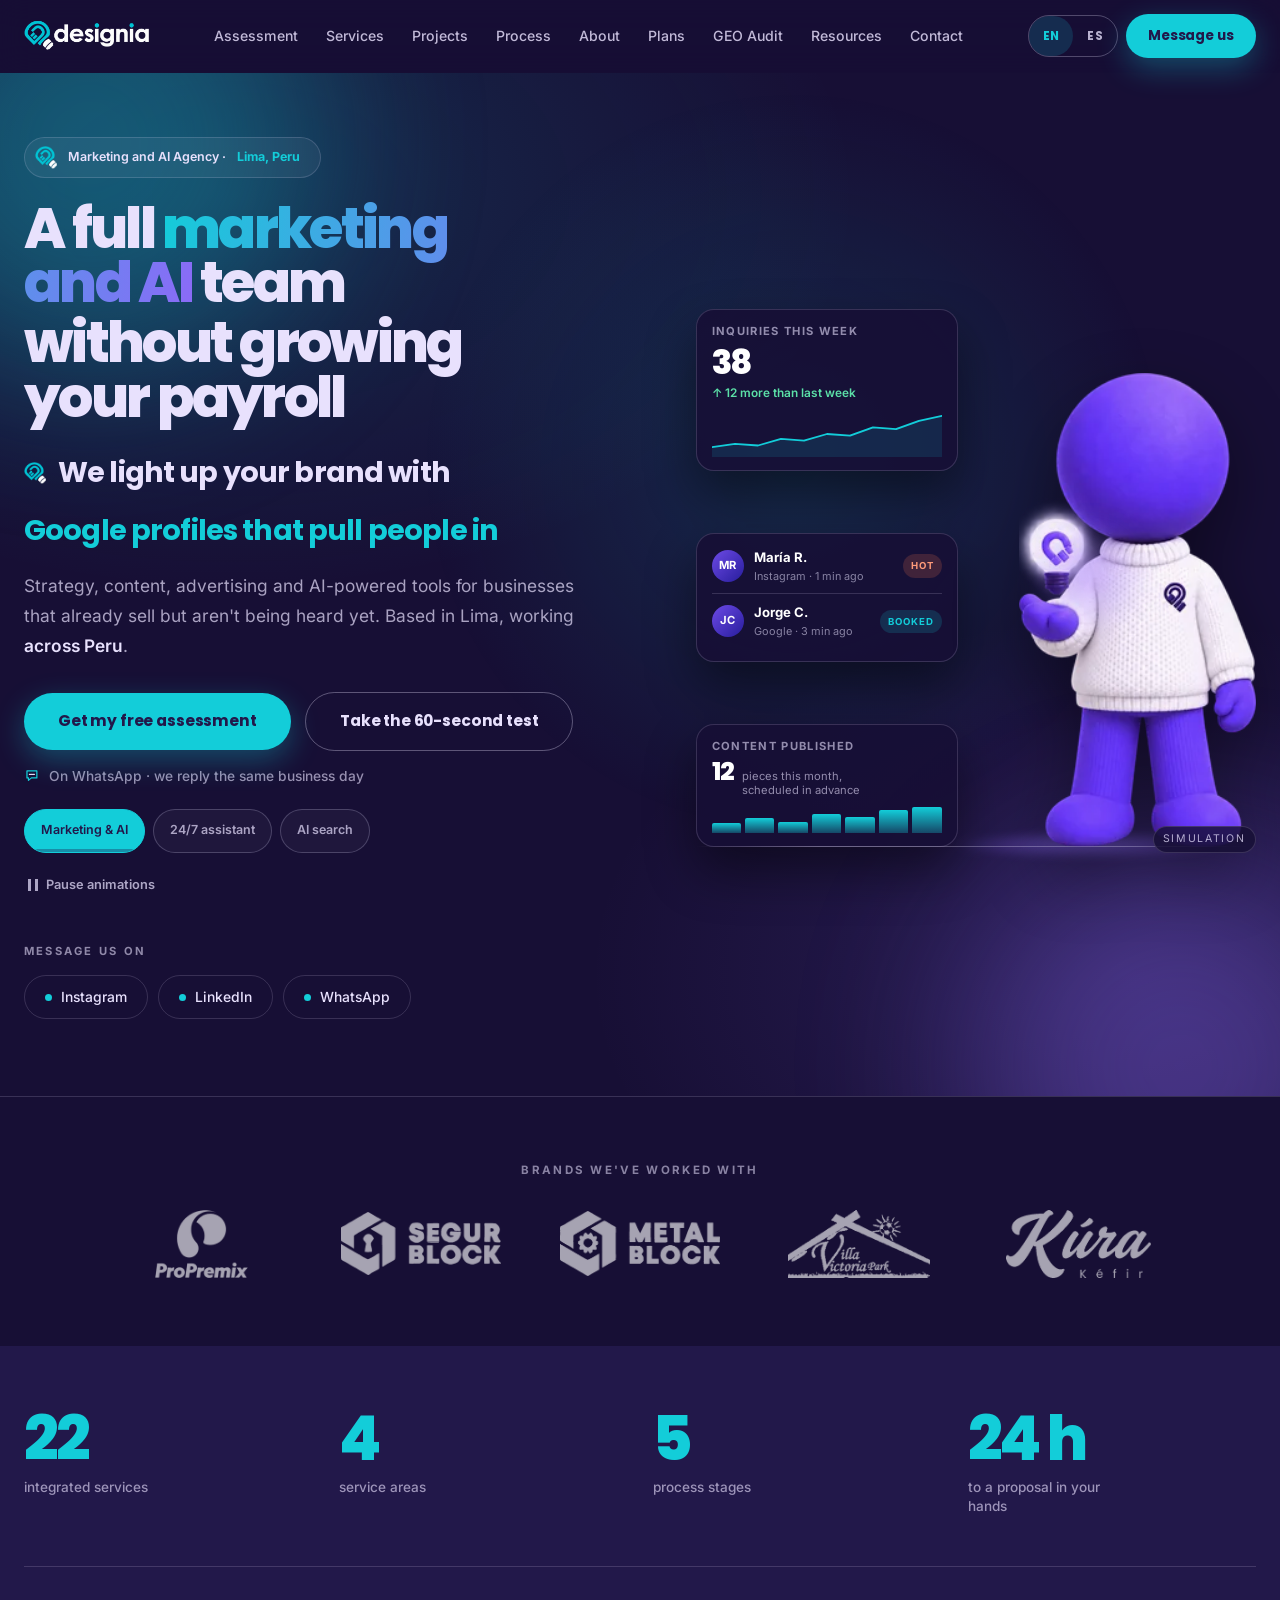
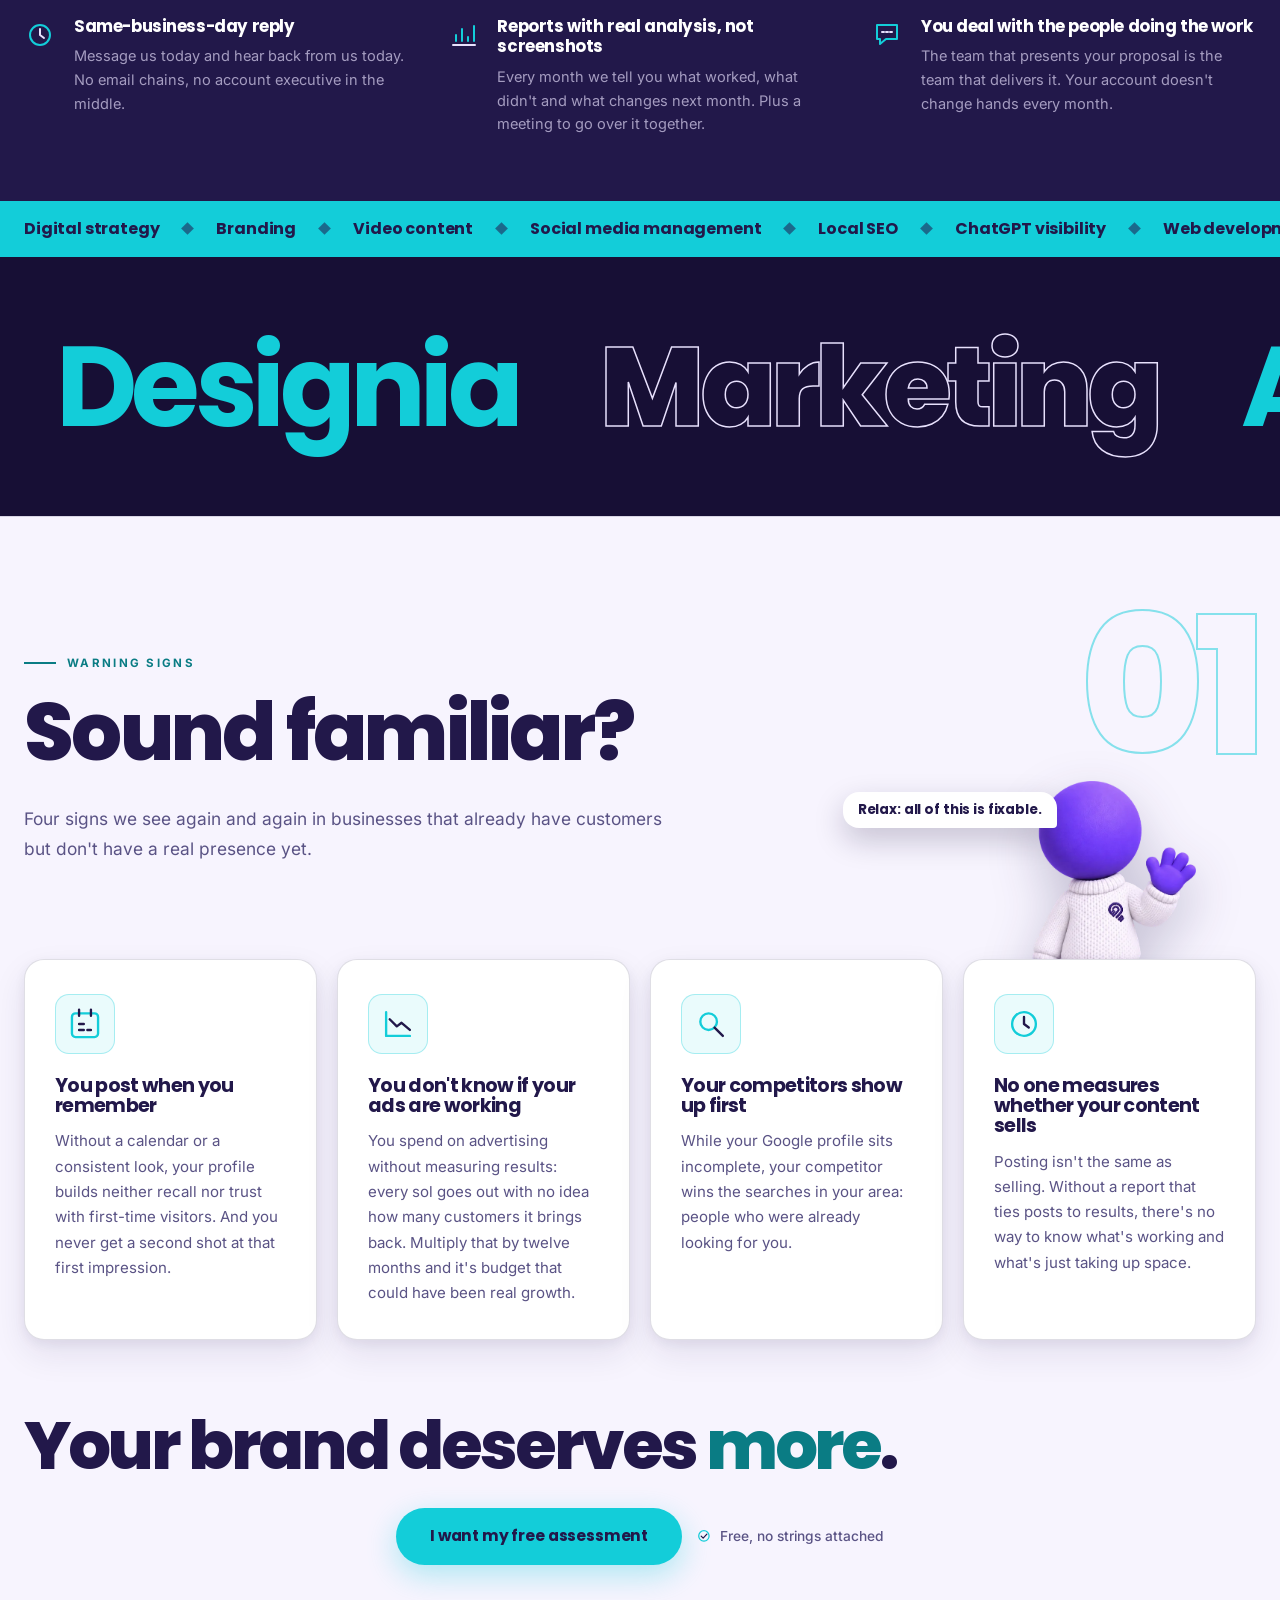
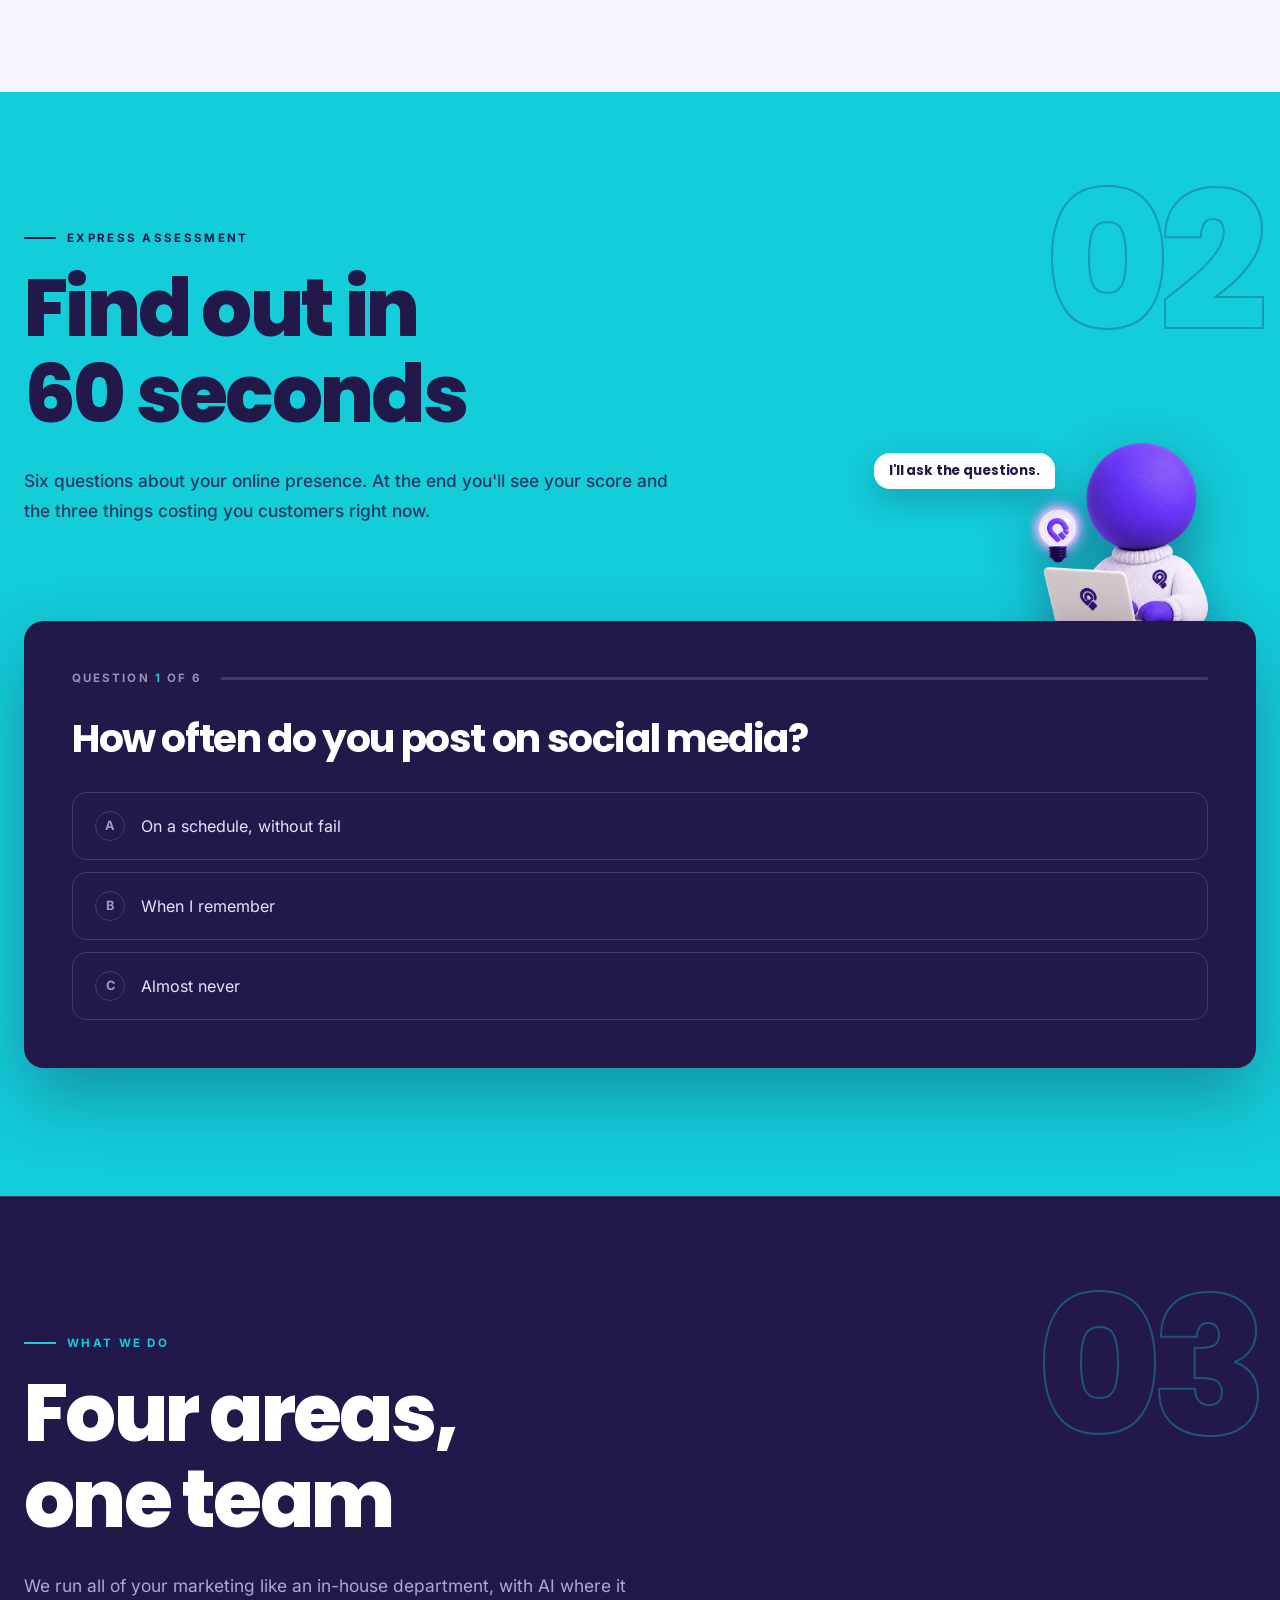
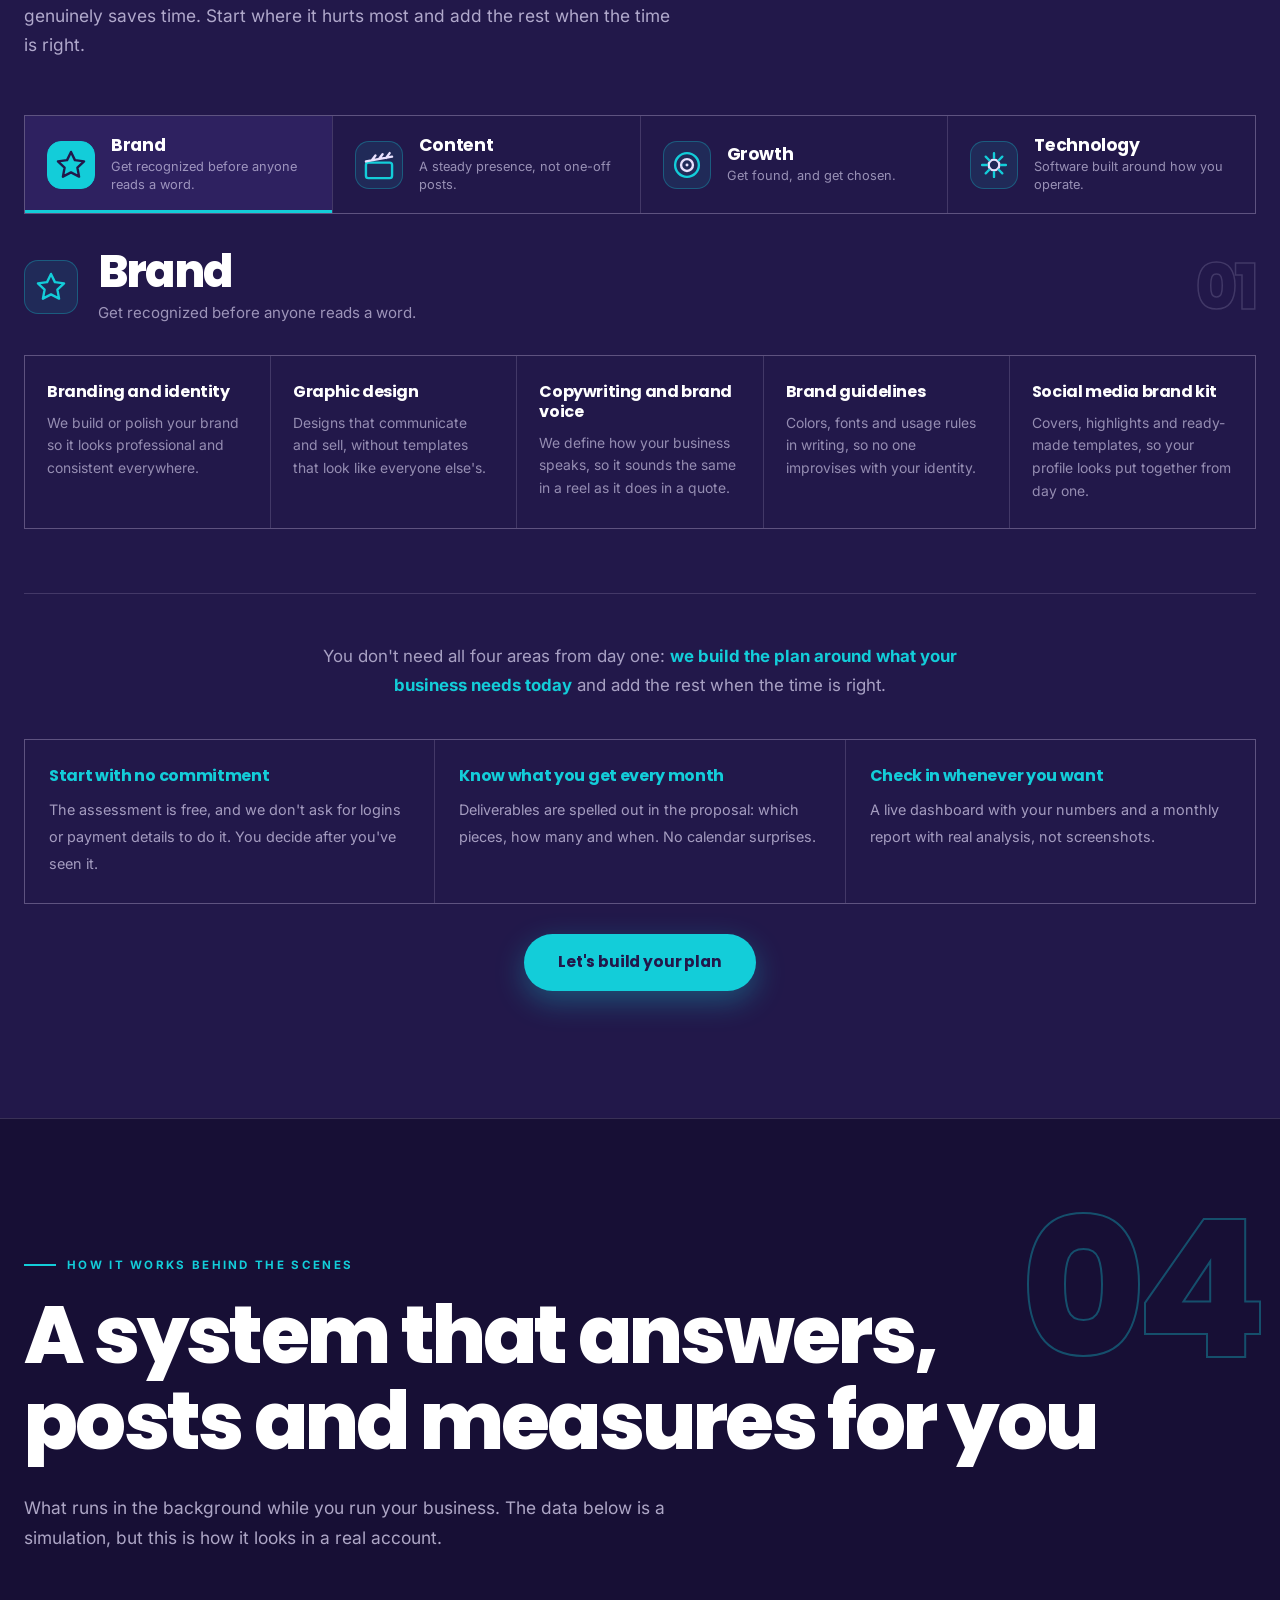
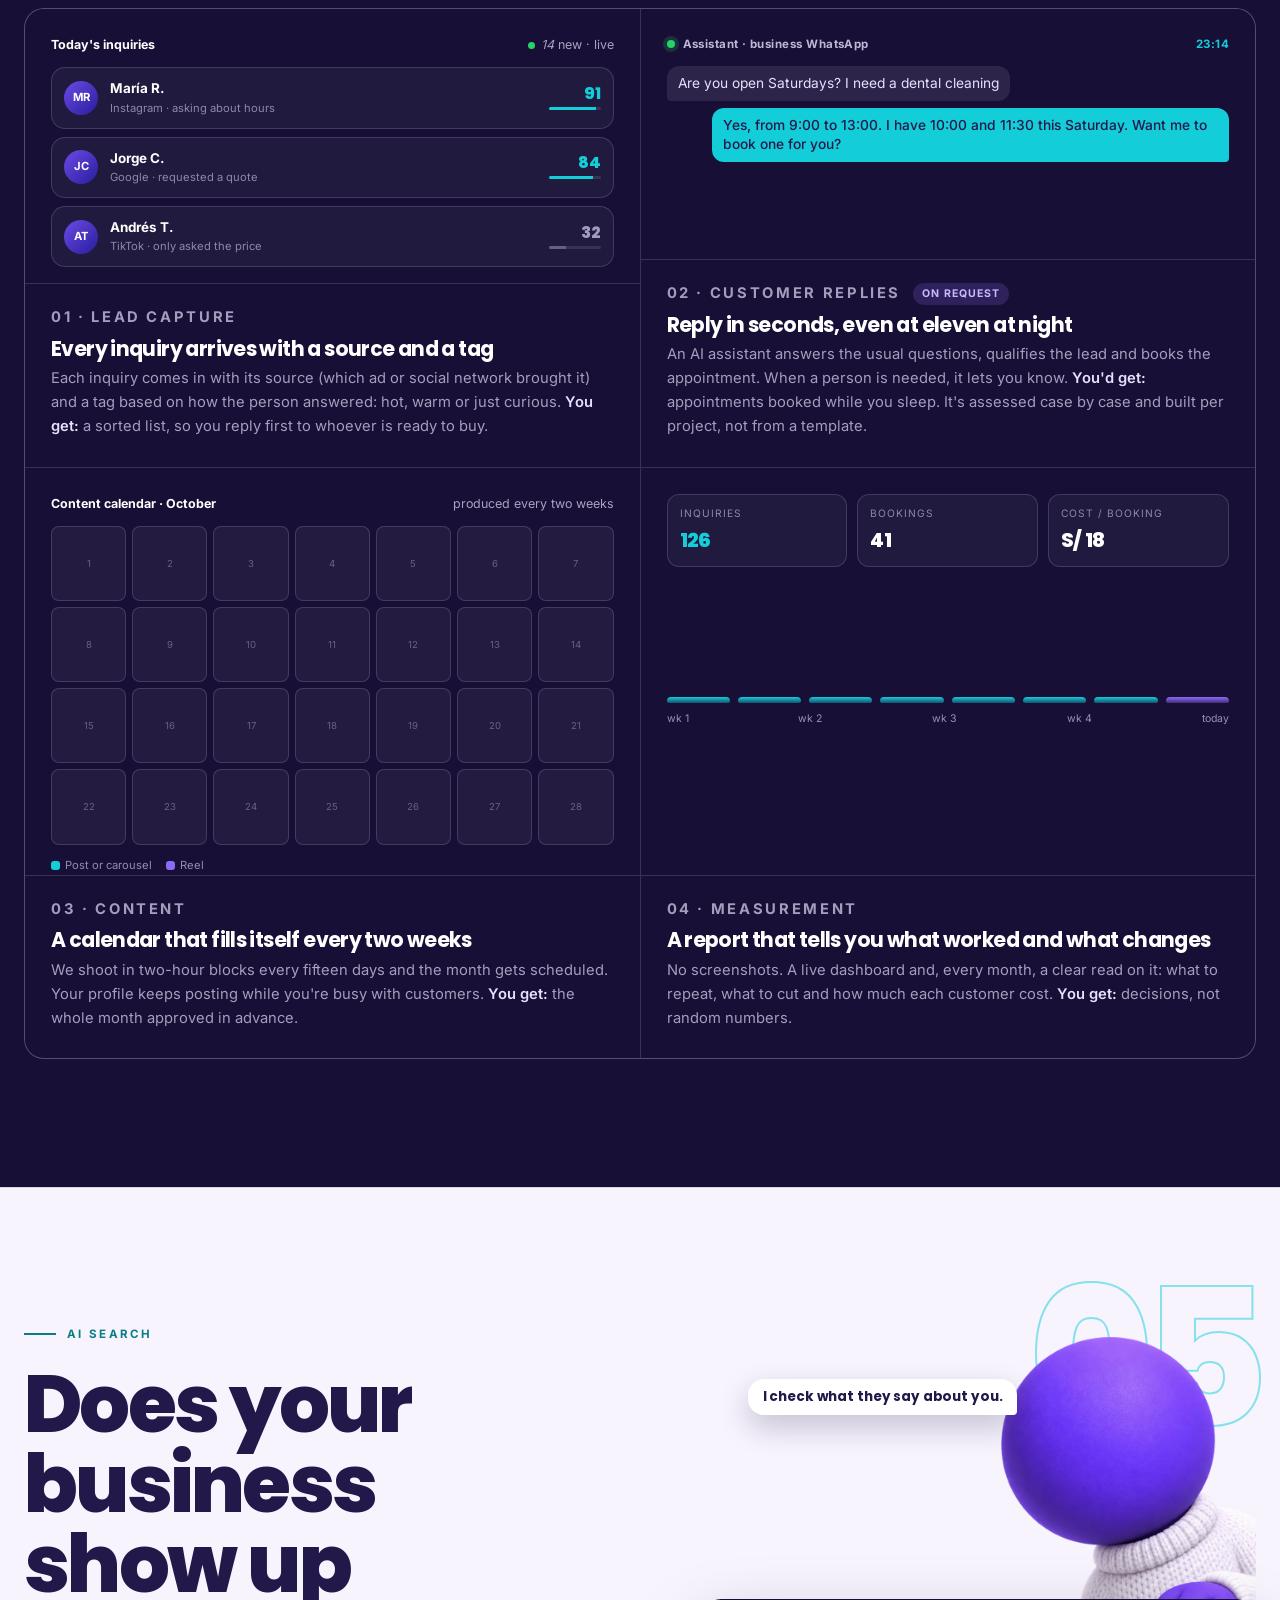
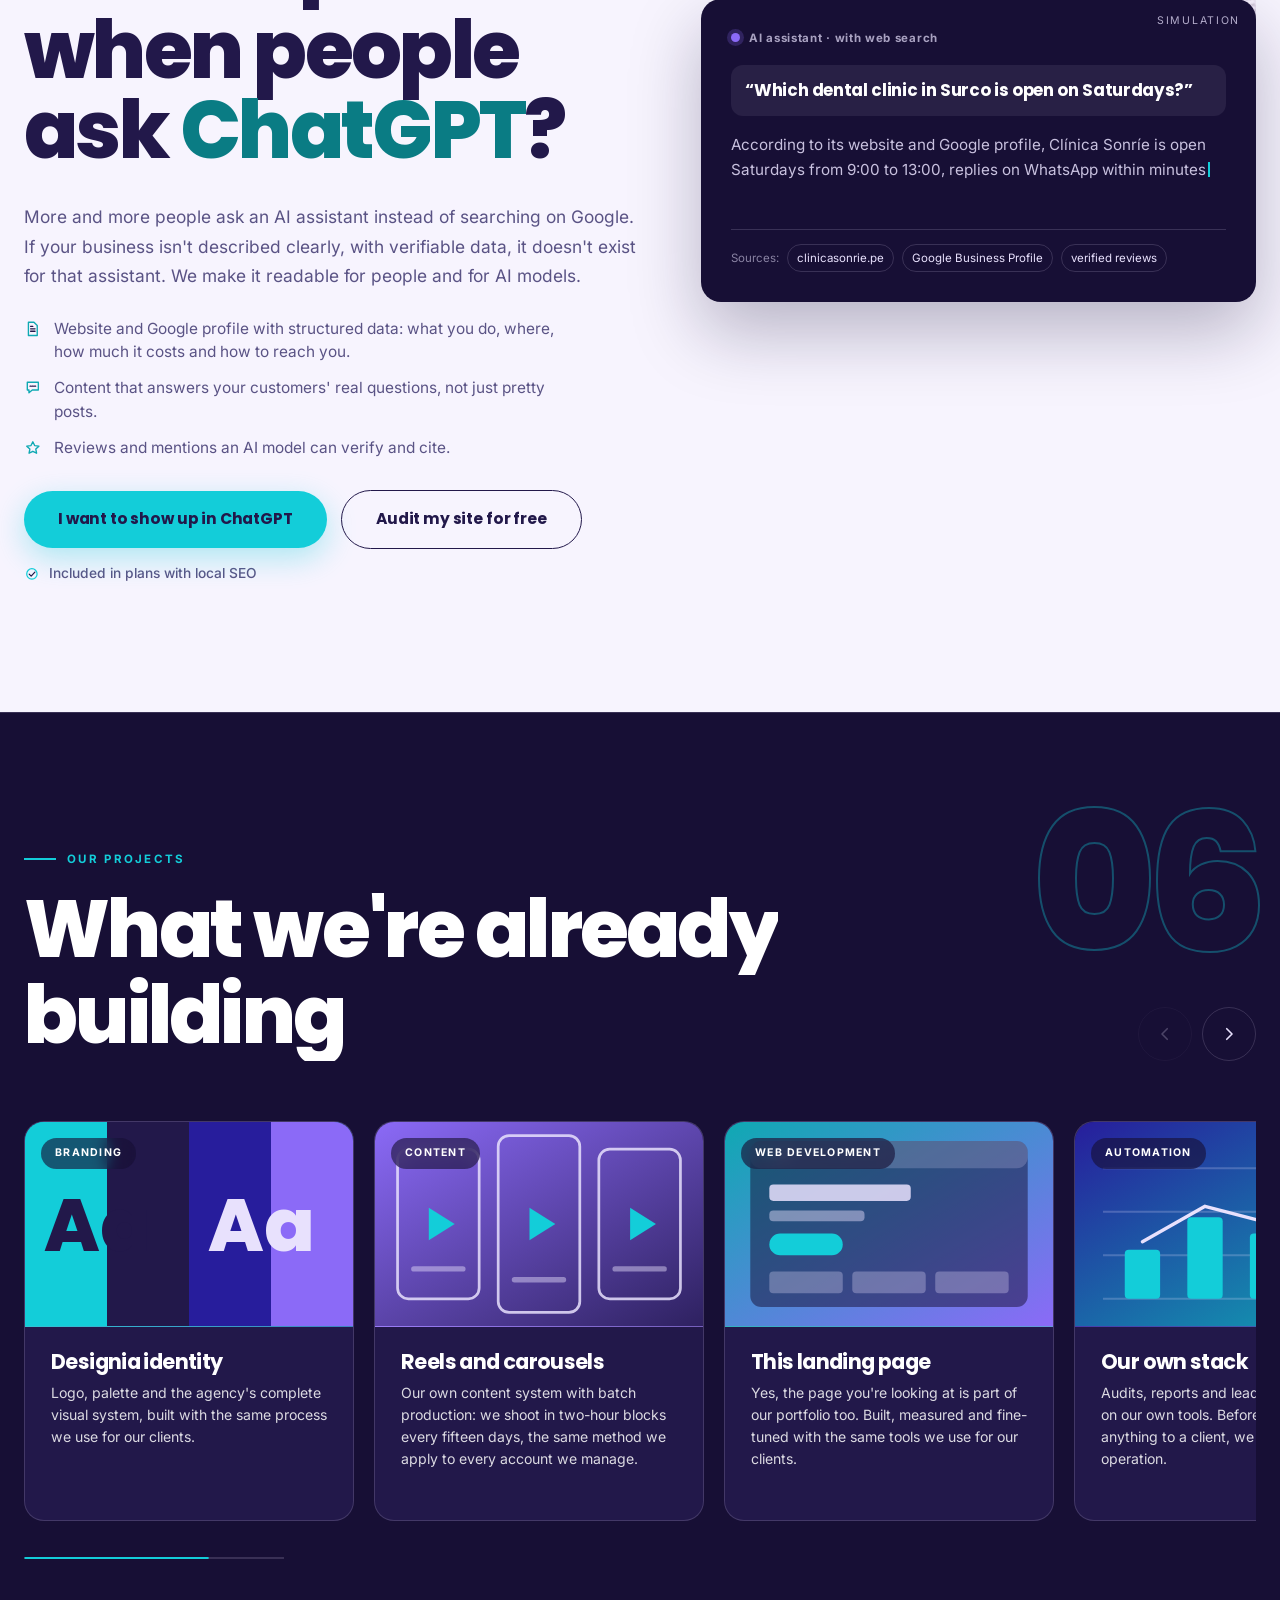
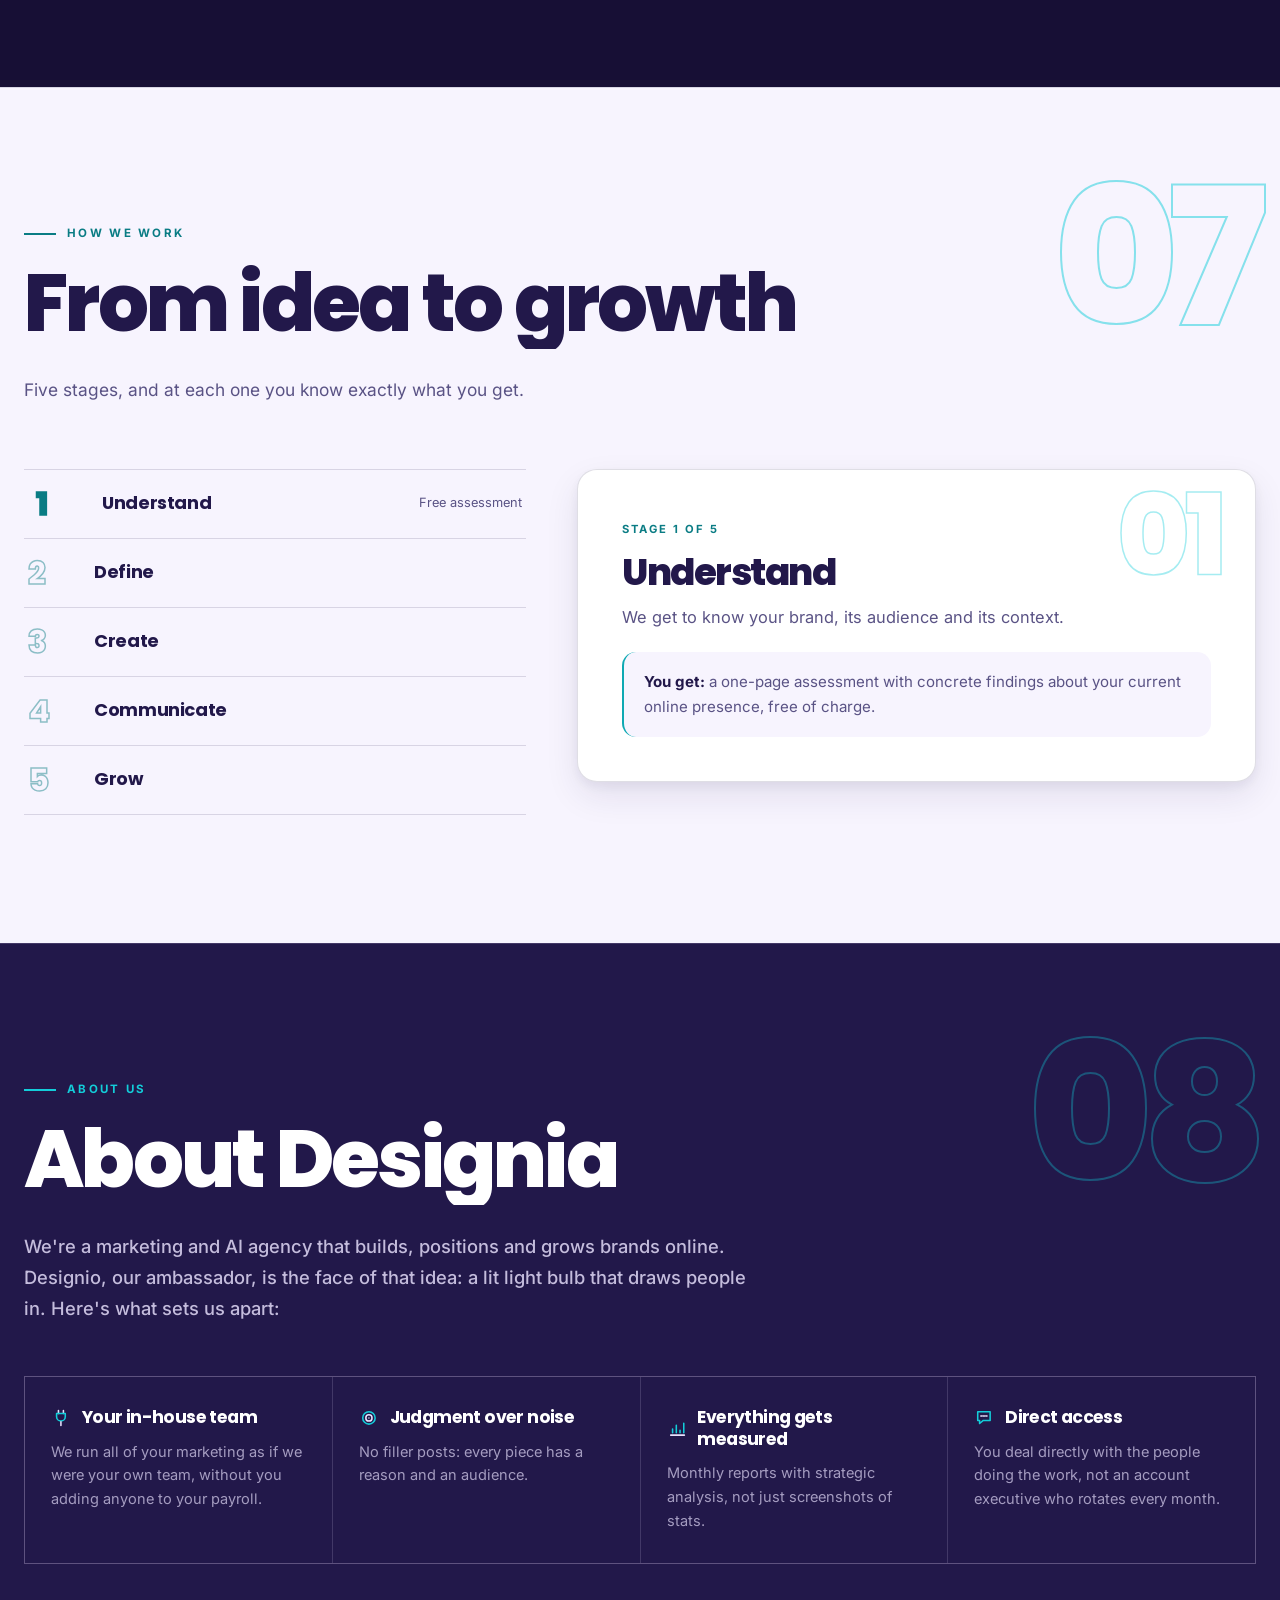
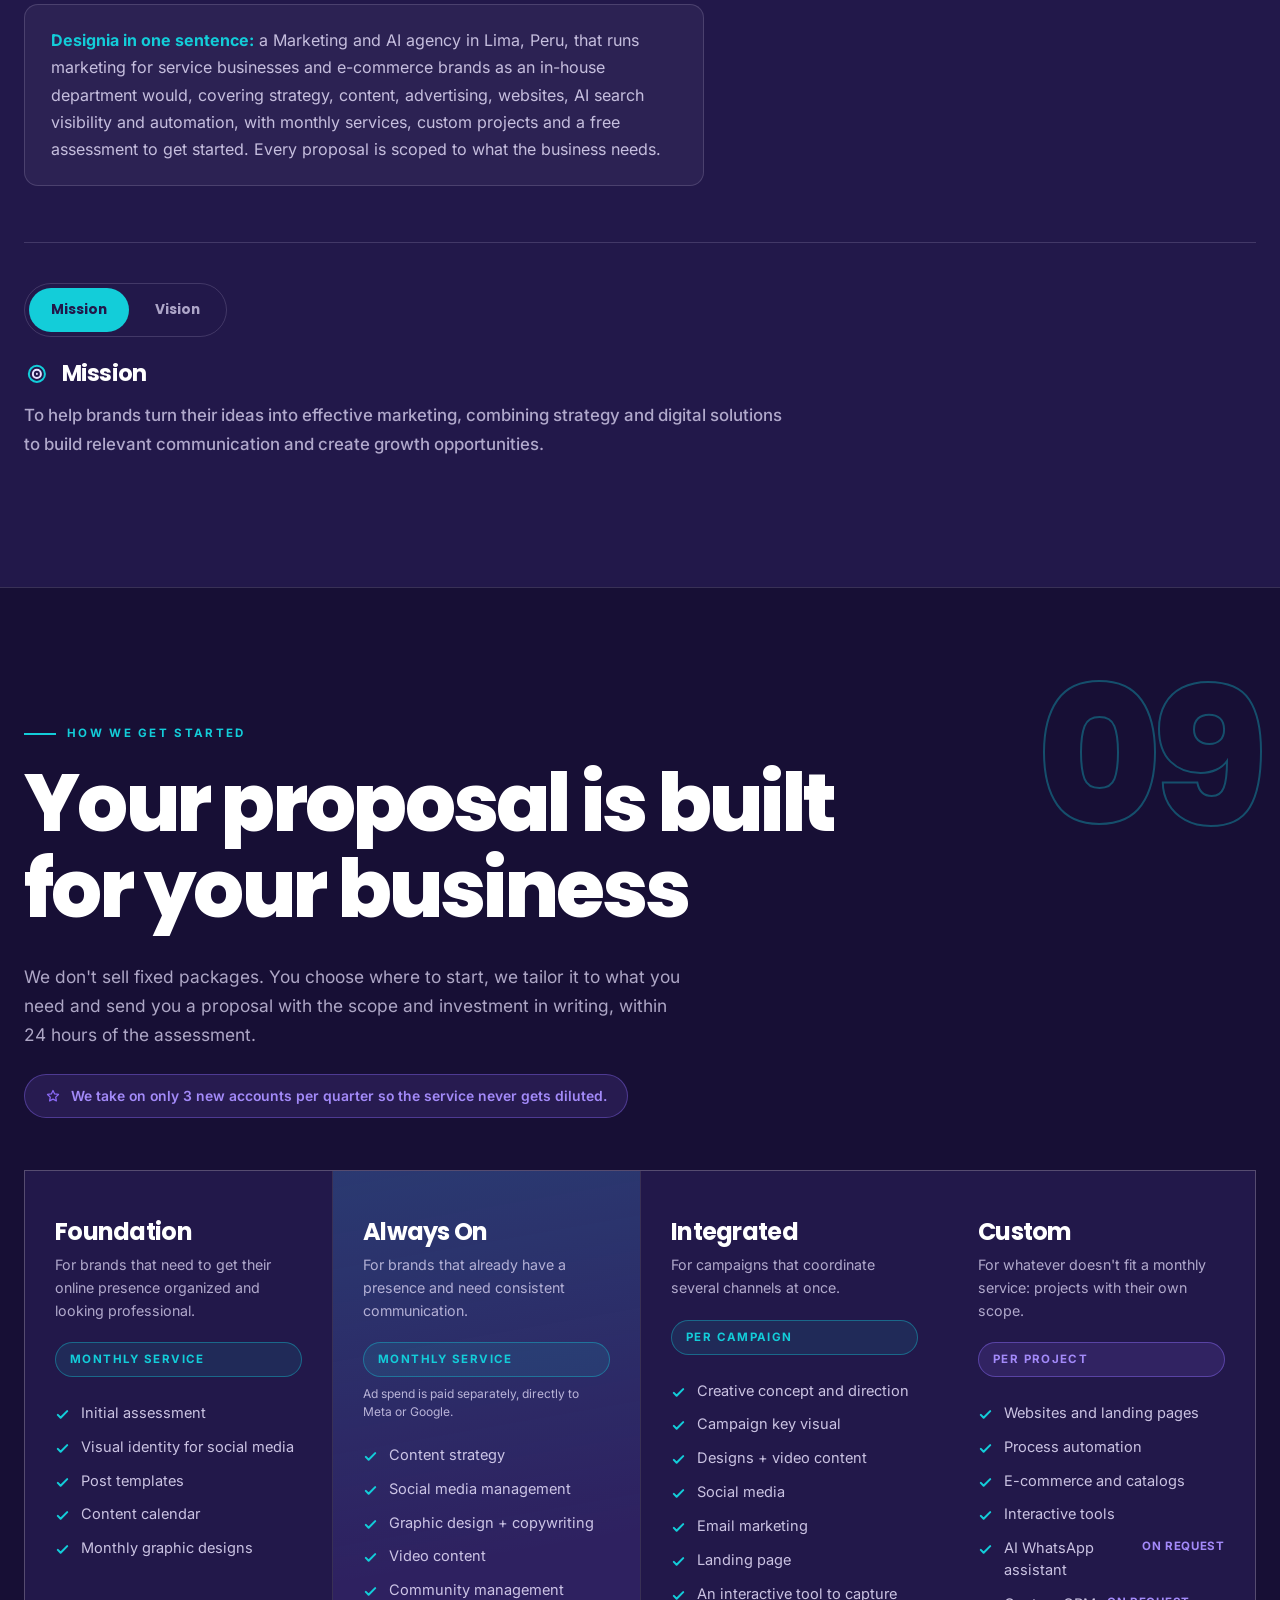
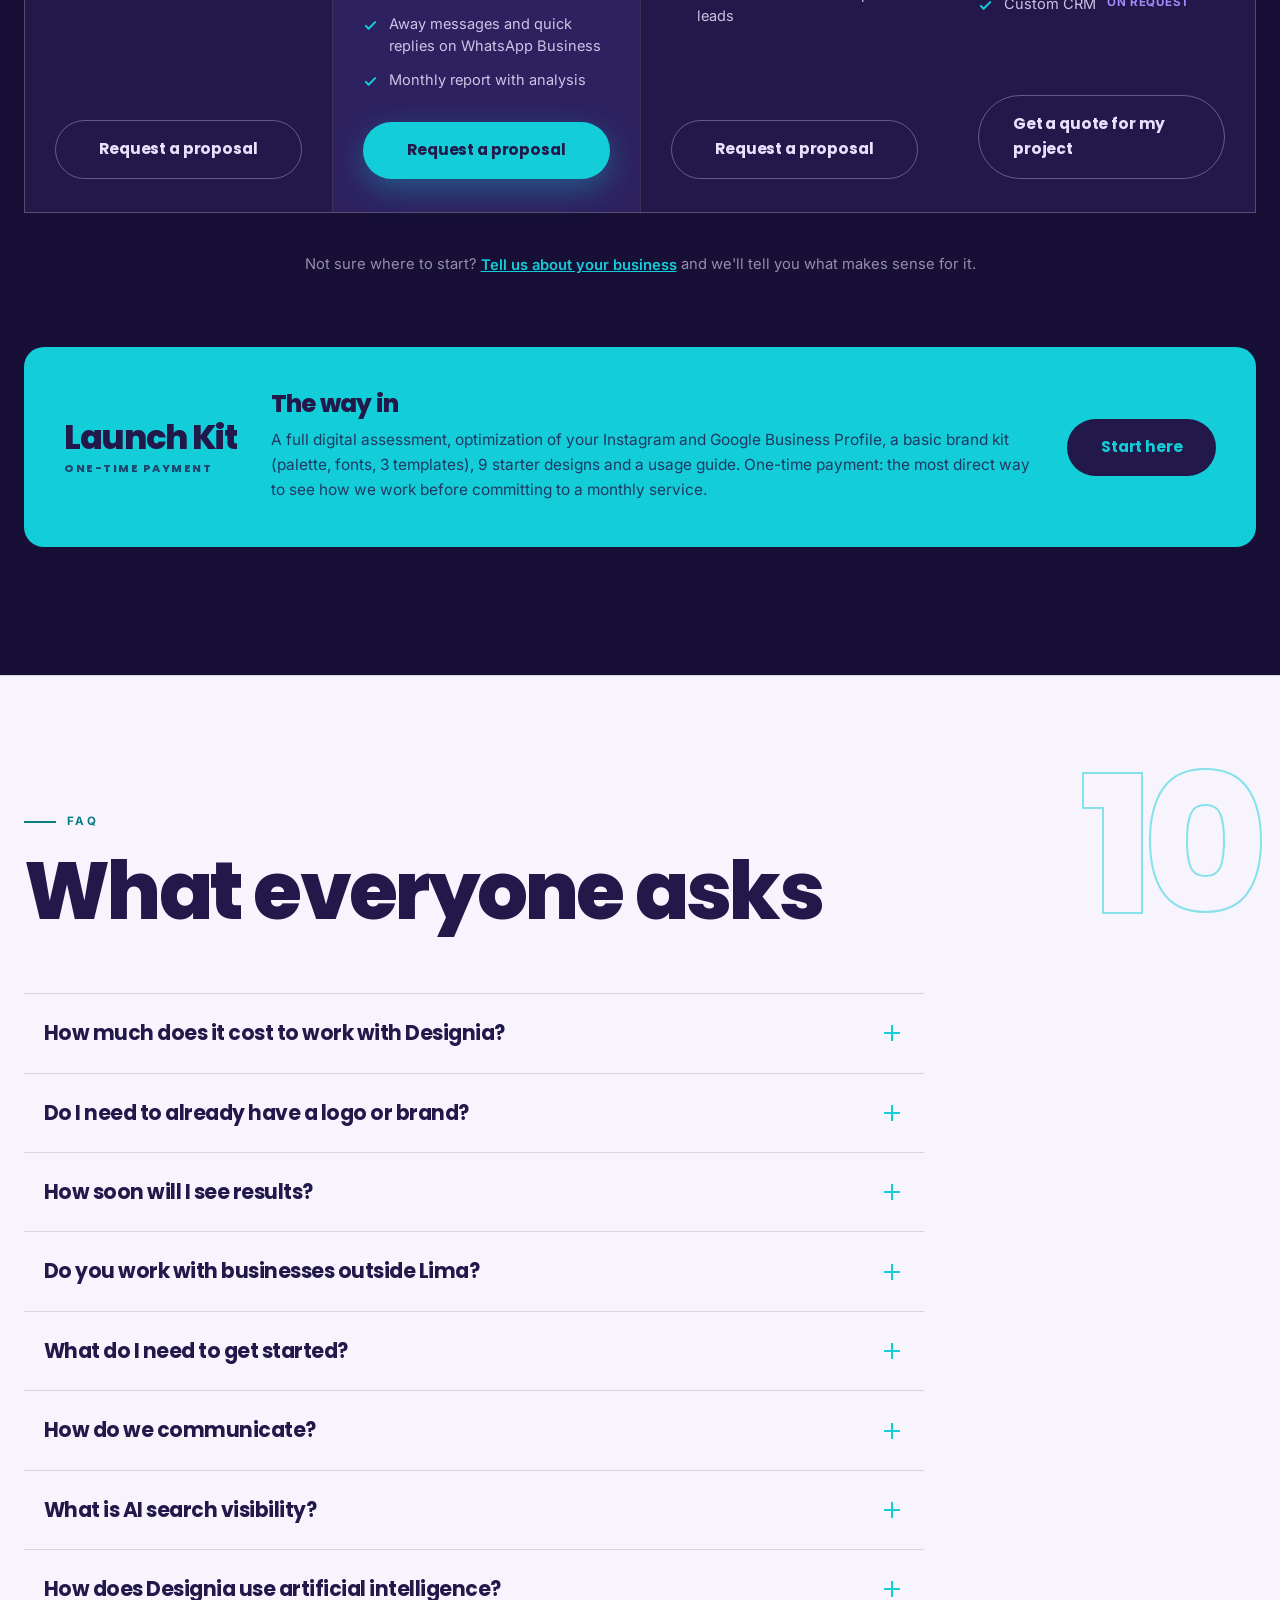
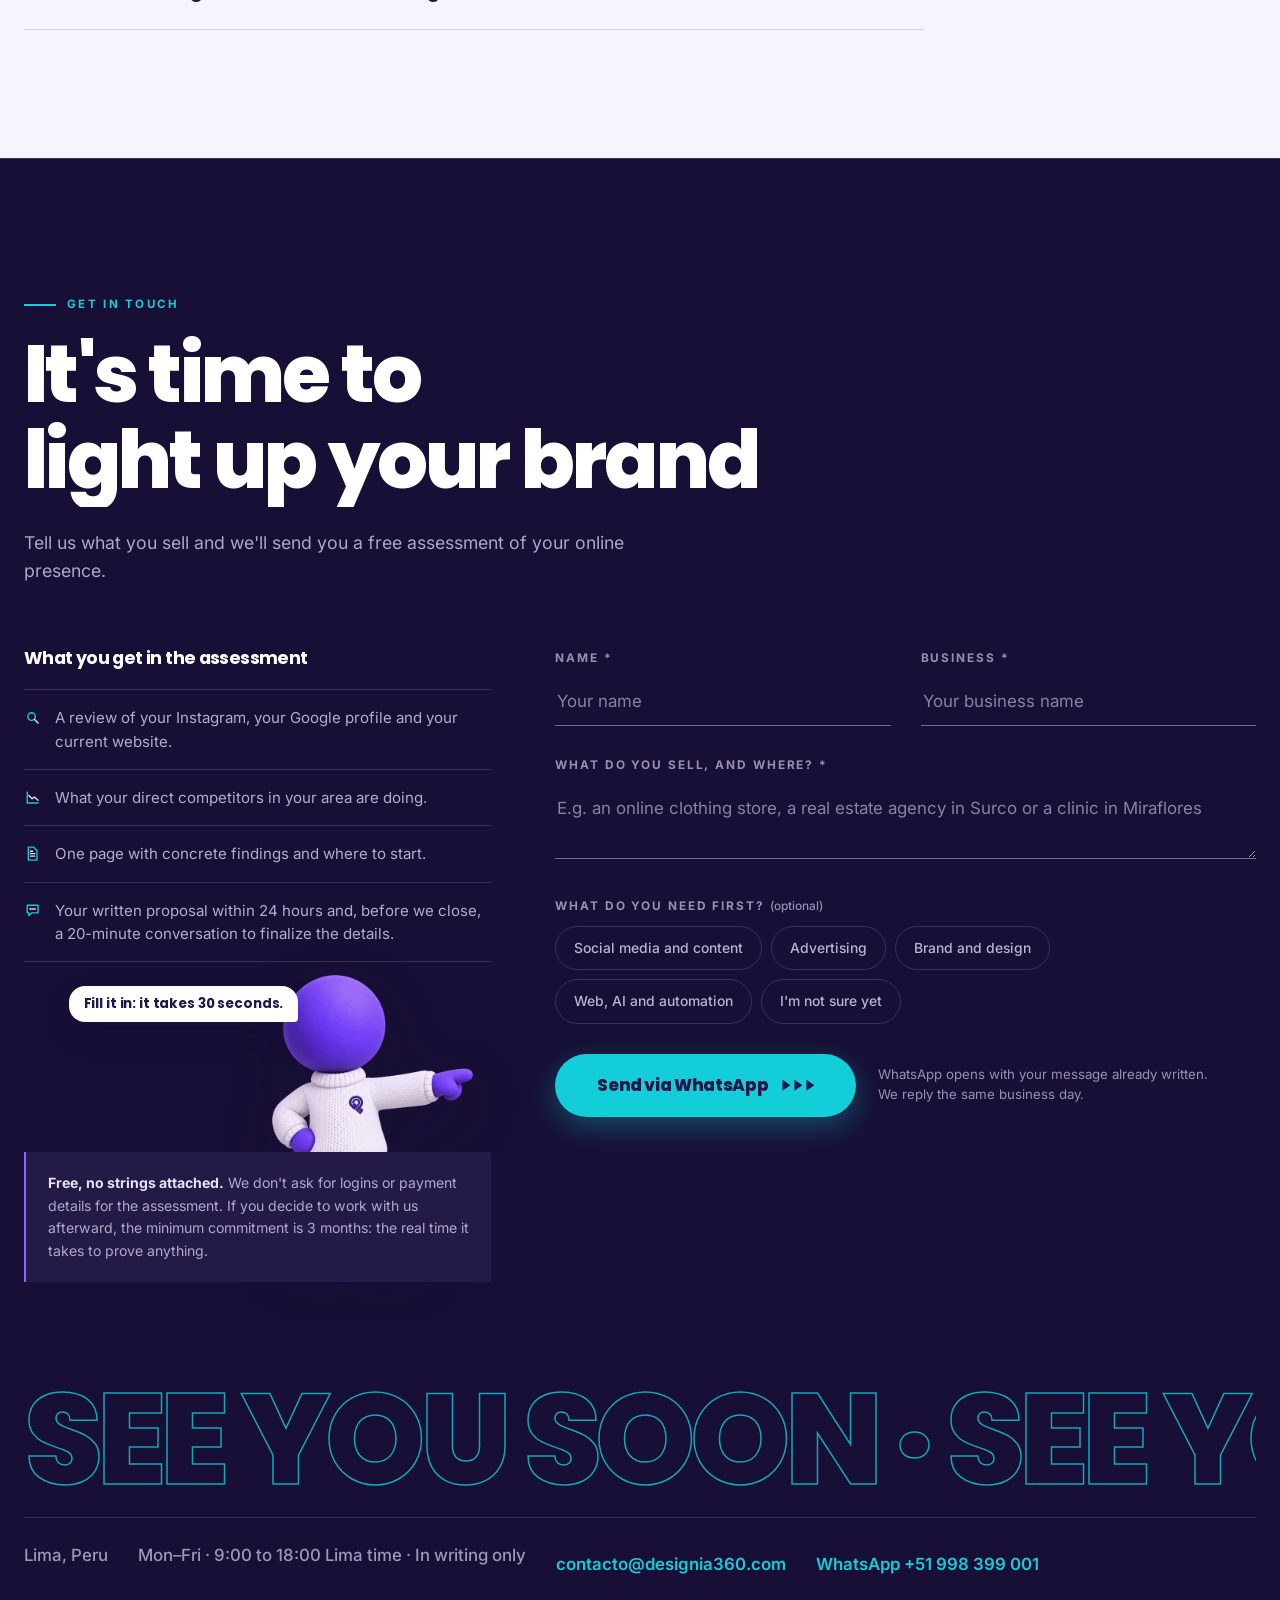
==== index.html @ 3eadbca4 "Portada: el formulario de auditoría va a /audit (EN) y /es/auditoria (ES) Co-Authored-By: Claude Opu" ====
<!DOCTYPE html>
<html lang="en" class="no-js">
<head>
<meta charset="UTF-8">
<script>(function(d){d.classList.remove('no-js');try{if(/[?&](utm_|gclid|fbclid|gbraid|wbraid|ttclid|msclkid)/.test(location.search)||matchMedia('(max-width:959px)').matches)d.classList.add('sin-intro')}catch(e){}})(document.documentElement)</script>
<meta name="viewport" content="width=device-width, initial-scale=1, viewport-fit=cover">
<title>Designia · Marketing and AI Agency in Lima</title>
<meta name="description" content="Designia is the marketing and AI agency for service businesses and e-commerce brands in Lima: strategy, content, Meta and Google ads, local SEO, websites, ChatGPT visibility and automation. Free 60-second assessment.">
<meta name="theme-color" content="#22184a">
<meta name="robots" content="index,follow,max-image-preview:large">
<meta name="author" content="Designia">
<meta name="geo.region" content="PE-LIM">
<meta name="geo.placename" content="Lima">

<link rel="canonical" href="https://designia360.com/">
<meta property="og:url" content="https://designia360.com/">
<meta property="og:image" content="https://designia360.com/og-designia.jpg">
<meta name="twitter:image" content="https://designia360.com/og-designia.jpg">

<meta property="og:title" content="Designia · Marketing and AI Agency in Lima">
<meta property="og:description" content="A full marketing and AI team without growing your payroll. Get a free assessment of your online presence in 60 seconds.">
<meta property="og:type" content="website">
<meta property="og:locale" content="en_US">
<meta property="og:site_name" content="Designia">
<meta property="og:image:width" content="1200">
<meta property="og:image:height" content="630">
<meta property="og:image:alt" content="Designio, the mascot of Designia, a marketing and AI agency in Lima">
<meta name="twitter:card" content="summary_large_image">
<meta name="twitter:title" content="Designia · Marketing and AI Agency in Lima">
<meta name="twitter:description" content="A full marketing and AI team without growing your payroll.">

<link rel="alternate" hreflang="en" href="https://designia360.com/">
<link rel="alternate" hreflang="es" href="https://designia360.com/es/">
<link rel="alternate" hreflang="x-default" href="https://designia360.com/">

<!-- ==========================================================
     ✏️ VERIFICACIÓN EN BUSCADORES
     Descomenta cada línea y pega el código que te da cada panel:
       Google  → search.google.com/search-console  (método "etiqueta HTML")
       Bing    → bing.com/webmasters               (verifica también Yahoo y DuckDuckGo)
     ========================================================== -->
<meta name="google-site-verification" content="PEGA_AQUI_EL_CODIGO">
<meta name="msvalidate.01" content="PEGA_AQUI_EL_CODIGO">

<link rel="icon" href="/favicon-32.png" sizes="32x32" type="image/png">
<link rel="icon" href="/icono-192.png" sizes="192x192" type="image/png">
<link rel="apple-touch-icon" href="/apple-touch-icon.png">

<!-- Fuentes de marca auto-alojadas (subconjunto latin). Cero llamadas a terceros. -->
<link rel="preload" href="/fonts/inter-latin.woff2" as="font" type="font/woff2" crossorigin>
<link rel="preload" href="/fonts/poppins-800.woff2" as="font" type="font/woff2" crossorigin>
<link rel="preload" href="/fonts/poppins-700.woff2" as="font" type="font/woff2" crossorigin>
<link rel="preload" as="image" href="/logo-designia-blanco.png" fetchpriority="high">
<link rel="preload" as="image" href="/designio/frontal.webp" type="image/webp" media="(min-width:1000px)">

<style>
/* ==========================================================================
   1. FUENTES DE MARCA — Poppins (títulos) · Inter (cuerpo)
   ========================================================================== */
@font-face{font-family:'Poppins';font-style:normal;font-weight:600;font-display:swap;src:url(/fonts/poppins-600.woff2) format('woff2');unicode-range:U+0000-00FF,U+0131,U+0152-0153,U+02BB-02BC,U+02C6,U+02DA,U+02DC,U+0304,U+0308,U+0329,U+2000-206F,U+20AC,U+2122,U+2191,U+2193,U+2212,U+2215,U+FEFF,U+FFFD}
@font-face{font-family:'Poppins';font-style:normal;font-weight:700;font-display:swap;src:url(/fonts/poppins-700.woff2) format('woff2');unicode-range:U+0000-00FF,U+0131,U+0152-0153,U+02BB-02BC,U+02C6,U+02DA,U+02DC,U+0304,U+0308,U+0329,U+2000-206F,U+20AC,U+2122,U+2191,U+2193,U+2212,U+2215,U+FEFF,U+FFFD}
@font-face{font-family:'Poppins';font-style:normal;font-weight:800;font-display:swap;src:url(/fonts/poppins-800.woff2) format('woff2');unicode-range:U+0000-00FF,U+0131,U+0152-0153,U+02BB-02BC,U+02C6,U+02DA,U+02DC,U+0304,U+0308,U+0329,U+2000-206F,U+20AC,U+2122,U+2191,U+2193,U+2212,U+2215,U+FEFF,U+FFFD}
@font-face{font-family:'Inter';font-style:normal;font-weight:400 700;font-display:swap;src:url(/fonts/inter-latin.woff2) format('woff2');unicode-range:U+0000-00FF,U+0131,U+0152-0153,U+02BB-02BC,U+02C6,U+02DA,U+02DC,U+0304,U+0308,U+0329,U+2000-206F,U+20AC,U+2122,U+2191,U+2193,U+2212,U+2215,U+FEFF,U+FFFD}

/* ==========================================================================
   2. TOKENS — paleta del manual, propuesta del isotipo bombilla
      (turquesa + morado, con azul intenso, violeta y lavanda de apoyo)
   ========================================================================== */
:root{
  --turq:#13CDD9;        /* turquesa de marca — RGB 19/205/217 */
  --turq-600:#0FA9B3;    /* hover / enlaces */
  --turq-050:#EAFBFC;

  --tinta:#22184a;       /* morado profundo — color principal */
  --tinta-900:#170F35;   /* fondo más profundo */
  --tinta-800:#1C1440;
  --tinta-700:#2E2160;

  --intenso:#271d9c;     /* secundario */
  --violeta:#8b6af7;     /* secundario */
  --lavanda:#e8e1fd;     /* apoyo — es también el texto sobre fondo oscuro */
  --lav-050:#F7F4FE;
  --lav-100:#EFEAFC;

  --texto:#5A5385;       /* cuerpo sobre fondo claro */
  --blanco:#fff;

  /* Hilos de retícula: la estructura se ve, como en las agencias editoriales */
  --hilo:rgba(232,225,253,.16);
  --hilo-claro:rgba(34,24,74,.14);

  --grad-turq:linear-gradient(100deg,var(--turq),var(--turq-600));
  --grad-marca:linear-gradient(100deg,var(--turq) 0%,var(--violeta) 100%);

  --r-xs:6px; --r-sm:10px; --r:14px; --r-lg:20px; --r-full:999px;
  --sh:0 4px 12px rgba(34,24,74,.06),0 14px 34px rgba(34,24,74,.09);
  --sh-lg:0 10px 24px rgba(34,24,74,.08),0 30px 64px rgba(34,24,74,.14);
  --sh-turq:0 10px 30px rgba(19,205,217,.32);

  --ease:cubic-bezier(.22,.61,.36,1);
  --ease-expo:cubic-bezier(.16,1,.3,1);
  --sp:clamp(84px,10vw,150px);
}

/* ==========================================================================
   3. BASE
   ========================================================================== */
*,*::before,*::after{margin:0;padding:0;box-sizing:border-box}
html{scroll-behavior:smooth;-webkit-text-size-adjust:100%;scroll-padding-top:80px;overflow-x:clip}
html.nav-abierto{overflow-y:hidden}   /* bloqueo de scroll sin romper el sticky */
body{
  font-family:'Inter',system-ui,-apple-system,'Segoe UI',sans-serif;
  font-size:clamp(.95rem,.92rem + .2vw,1.05rem);
  line-height:1.6;color:var(--lavanda);background:var(--tinta-900);
  -webkit-font-smoothing:antialiased;text-rendering:optimizeLegibility;
}
img,svg{max-width:100%;display:block}
[hidden]{display:none!important}   /* gana a cualquier display de clase */
a{color:var(--turq)}
button{font:inherit;color:inherit;background:none;border:0}
::selection{background:var(--turq);color:var(--tinta)}

h1,h2,h3,h4,.display{font-family:'Poppins',system-ui,sans-serif;line-height:1.05;letter-spacing:-.035em}
.display{font-weight:800;text-wrap:balance}
/* Escala tipográfica declarada: el titular es la pieza gráfica principal */
h1.display{font-size:clamp(2.6rem,8.2vw,6.8rem);line-height:.92;letter-spacing:-.048em}
h2.display{font-size:clamp(2.2rem,6.4vw,5rem);line-height:.95;letter-spacing:-.042em}

:focus-visible{outline:3px solid var(--turq);outline-offset:3px;border-radius:3px}
.skip{position:absolute;left:-999px;top:0;z-index:10001;background:var(--turq);color:var(--tinta);
  padding:12px 20px;font-weight:700;text-decoration:none}
.skip:focus{left:0}

/* ==========================================================================
   4. SECCIONES — dominio oscuro con dos respiros claros, y retícula visible
   ========================================================================== */
.section{padding:var(--sp) 24px;position:relative}
.inner{max-width:1240px;margin:auto;position:relative;z-index:2}

.w-dark{background:var(--tinta);color:var(--lavanda);border-top:1px solid var(--hilo)}
.w-deep{background:var(--tinta-900);color:var(--lavanda);border-top:1px solid var(--hilo)}
.w-dark h1,.w-dark h2,.w-dark h3,.w-dark h4,
.w-deep h1,.w-deep h2,.w-deep h3,.w-deep h4{color:var(--blanco)}
.w-luz{background:var(--lav-050);color:var(--texto);border-top:1px solid var(--hilo-claro)}
.w-luz h1,.w-luz h2,.w-luz h3,.w-luz h4{color:var(--tinta)}
.w-turq{background:var(--turq);color:var(--tinta);overflow:hidden}
.w-turq h2,.w-turq h3,.w-turq h4{color:var(--tinta)}

/* Número de sección, tamaño editorial, al margen */
.section[data-num]::after{content:attr(data-num);position:absolute;top:calc(var(--sp) - .18em);right:24px;
  font-family:'Poppins',sans-serif;font-weight:800;font-size:clamp(4.5rem,15vw,13rem);line-height:.8;
  letter-spacing:-.06em;color:transparent;-webkit-text-stroke:2px rgba(19,205,217,.34);pointer-events:none;z-index:1}
.w-luz[data-num]::after{-webkit-text-stroke-color:rgba(19,205,217,.5)}
.w-turq[data-num]::after{-webkit-text-stroke-color:rgba(34,24,74,.28)}
@media(max-width:900px){.section[data-num]::after{font-size:clamp(3.5rem,17vw,7rem);opacity:.7}}

.kicker{display:inline-flex;align-items:center;gap:11px;text-transform:uppercase;letter-spacing:.2em;
  font-size:.72rem;font-weight:700;color:var(--turq);margin-bottom:20px}
.kicker::before{content:"";width:32px;height:2px;background:var(--turq);flex:none}
.w-luz .kicker{color:var(--turq-600)}
.w-luz .kicker::before{background:var(--turq-600)}
.w-turq .kicker{color:var(--tinta)}
.w-turq .kicker::before{background:var(--tinta)}
.sec-lead{max-width:660px;margin-top:26px;font-size:1.08rem;line-height:1.7;color:rgba(232,225,253,.72)}
.w-luz .sec-lead{color:var(--texto)}
.w-turq .sec-lead{color:rgba(34,24,74,.82);font-weight:500}

/* ==========================================================================
   5. REVELADOS
   ========================================================================== */
.mask{display:block;overflow:hidden;padding-bottom:.08em}
.mask>span{display:block;transform:translateY(110%);transition:transform 1s var(--ease-expo) var(--d,0s)}
.mask.is-in>span{transform:none}
.grad{background:var(--grad-marca);-webkit-background-clip:text;background-clip:text;color:transparent}
.w-luz .grad{background:linear-gradient(100deg,var(--turq-600),var(--intenso));-webkit-background-clip:text;background-clip:text}

[data-reveal]{opacity:0;transform:translateY(30px);
  transition:opacity .8s var(--ease) var(--d,0s),transform .8s var(--ease) var(--d,0s)}
[data-reveal="scale"]{transform:translateY(20px) scale(.97)}
/* Las entradas laterales desplazaban el bloque ±32px ANTES de revelarse y
   sobresalían del viewport en anchos intermedios, generando scroll horizontal.
   El movimiento ahora es siempre vertical: mismo efecto, sin desbordar. */
[data-reveal="left"],[data-reveal="right"]{transform:translateY(30px)}
[data-reveal].is-in{opacity:1;transform:none}

/* ==========================================================================
   6. BOTONES
   ========================================================================== */
.btn{position:relative;display:inline-flex;align-items:center;justify-content:center;gap:10px;
  min-height:56px;padding:16px 34px;border-radius:var(--r-full);font-family:'Poppins',sans-serif;
  font-weight:700;font-size:.97rem;letter-spacing:-.01em;text-decoration:none;cursor:pointer;
  transition:transform .35s var(--ease),box-shadow .35s var(--ease),background .3s,color .3s,border-color .3s;
  will-change:transform;overflow:hidden;isolation:isolate}
.btn>*{position:relative;z-index:2}
.btn-primary{background:var(--turq);color:var(--tinta);box-shadow:var(--sh-turq)}
.btn-primary::after{content:"";position:absolute;inset:0;z-index:1;
  background:linear-gradient(100deg,transparent 20%,rgba(255,255,255,.6) 50%,transparent 80%);
  transform:translateX(-120%);transition:transform .7s var(--ease)}
.btn-primary:hover{transform:translateY(-3px);box-shadow:0 16px 44px rgba(19,205,217,.48)}
.btn-primary:hover::after{transform:translateX(120%)}
.btn-ghost{border:1.5px solid rgba(232,225,253,.34);color:var(--lavanda)}
.btn-ghost:hover{border-color:var(--turq);color:var(--turq);transform:translateY(-3px)}
.btn-line{border:1.5px solid var(--tinta);color:var(--tinta)}
.btn-line:hover{background:var(--tinta);color:var(--lavanda);transform:translateY(-3px)}
.btn-sm{min-height:44px;padding:11px 22px;font-size:.85rem}
.cta-row{display:flex;gap:14px;flex-wrap:wrap;align-items:center}
.cta-nota{display:inline-flex;align-items:center;gap:9px;font-size:.86rem;font-weight:500;
  color:rgba(232,225,253,.62)}
.w-luz .cta-nota{color:var(--texto)}
.cta-nota .ic-s{--t1:var(--turq)}

/* ==========================================================================
   7. ÍCONOS — set propio, plano, dos tintas, mismo trazo
   ========================================================================== */
.ic,.ic-s,.ic-m{fill:none;stroke-linecap:round;stroke-linejoin:round;--t1:var(--turq);--t2:var(--lavanda)}
.ic{width:38px;height:38px;stroke-width:4}
.ic-m{width:46px;height:46px;stroke-width:3.6}
.ic-s{width:1.15em;height:1.15em;stroke-width:5;vertical-align:-.2em;display:inline-block;flex:none}
.w-luz .ic,.w-luz .ic-s,.w-luz .ic-m{--t2:var(--tinta)}
.w-turq .ic-s{--t1:var(--intenso);--t2:var(--tinta)}
.ico-tile{display:grid;place-items:center;width:60px;height:60px;border-radius:var(--r);
  background:rgba(19,205,217,.1);border:1px solid rgba(19,205,217,.3);
  transition:transform .45s var(--ease),background .35s,border-color .35s}
.w-luz .ico-tile{background:var(--turq-050);border-color:rgba(19,205,217,.32)}

/* Isotipo de marca (bombilla con el imán dentro) */
.mark{width:22px;height:auto;flex:none}
.mark-sm{width:15px}

/* ==========================================================================
   8. INTRO
   ========================================================================== */
#intro{position:fixed;inset:0;z-index:10000;display:grid;place-items:center;background:var(--tinta-900);
  transition:opacity .55s var(--ease),visibility .55s}
#intro.done{opacity:0;visibility:hidden;pointer-events:none}
html.sin-intro #intro{display:none}
.intro-lock{display:flex;flex-direction:column;align-items:center;gap:18px;z-index:2}
.logo-wrap{position:relative;overflow:hidden;padding:10px}
.logo-intro{width:min(400px,74vw);height:auto;opacity:0;animation:introIn .7s .05s var(--ease-expo) forwards}
@keyframes introIn{from{opacity:0;transform:translateY(14px) scale(.97)}to{opacity:1;transform:none}}
.sweep{position:absolute;inset:0;pointer-events:none;
  background:linear-gradient(105deg,transparent 42%,rgba(19,205,217,.55) 50%,transparent 58%);
  transform:translateX(-130%);animation:barrido .85s .45s var(--ease) forwards}
@keyframes barrido{to{transform:translateX(130%)}}
.intro-tag{opacity:0;font-size:.66rem;letter-spacing:.28em;text-transform:uppercase;
  color:var(--turq);font-weight:700;animation:sube .6s .55s var(--ease) forwards}
.intro-bar{width:min(230px,50vw);height:2px;background:rgba(232,225,253,.14);overflow:hidden;
  opacity:0;animation:sube .4s .5s forwards}
.intro-bar i{display:block;height:100%;background:var(--turq);transform-origin:left;
  transform:scaleX(0);animation:carga 1s .35s var(--ease) forwards}
@keyframes carga{to{transform:scaleX(1)}}
@keyframes sube{from{opacity:0;transform:translateY(14px)}to{opacity:1;transform:none}}
#saltar{position:absolute;bottom:26px;left:50%;transform:translateX(-50%);
  border:1px solid rgba(232,225,253,.28);color:rgba(232,225,253,.8);border-radius:var(--r-full);
  padding:9px 22px;font-size:.78rem;font-weight:600;cursor:pointer;transition:.3s;z-index:3}
#saltar:hover{border-color:var(--turq);color:var(--turq)}

/* ==========================================================================
   9. CURSOR — punto y anillo se pintan en el MISMO fotograma (ver JS)
   ========================================================================== */
.cursor-dot,.cursor-ring{position:fixed;top:0;left:0;border-radius:50%;pointer-events:none;
  z-index:9999;transform:translate3d(-200px,-200px,0) translate(-50%,-50%);will-change:transform;
  opacity:0;transition:opacity .3s}
.cursor-dot{width:8px;height:8px;background:var(--turq)}
.cursor-ring{width:36px;height:36px;border:1.5px solid rgba(19,205,217,.6);z-index:9998;
  transition:width .3s var(--ease),height .3s var(--ease),background .3s,opacity .3s,border-color .3s}
body.cursor-on .cursor-dot,body.cursor-on .cursor-ring{opacity:1}
body.cursor-hot .cursor-ring{width:62px;height:62px;background:rgba(19,205,217,.14);border-color:var(--turq)}
body.cursor-hot .cursor-dot{width:5px;height:5px}
/* Sobre turquesa o sobre fondo claro, el cursor turquesa se diluye: se oscurece */
body.cursor-claro .cursor-dot{background:var(--tinta)}
body.cursor-claro .cursor-ring{border-color:rgba(34,24,74,.55)}
body.cursor-claro.cursor-hot .cursor-ring{background:rgba(34,24,74,.12);border-color:var(--tinta)}
@media(hover:hover) and (pointer:fine){
  body.cursor-on,body.cursor-on a,body.cursor-on button,body.cursor-on .faq-q,
  body.cursor-on .card,body.cursor-on .plan,body.cursor-on .work{cursor:none}
  body.cursor-on input,body.cursor-on textarea,body.cursor-on select,body.cursor-on label{cursor:auto}
}
@media(hover:none){.cursor-dot,.cursor-ring{display:none}}

/* ==========================================================================
   10. BARRA SUPERIOR
   ========================================================================== */
.progress{position:fixed;top:0;left:0;right:0;height:3px;z-index:70;pointer-events:none}
.progress i{display:block;height:100%;background:var(--turq);transform:scaleX(0);transform-origin:left}
.topbar{position:sticky;top:0;z-index:60;display:flex;align-items:center;justify-content:space-between;
  gap:16px;padding:14px 24px;background:rgba(23,15,53,.72);backdrop-filter:blur(16px);
  -webkit-backdrop-filter:blur(16px);border-bottom:1px solid transparent;
  transition:padding .35s var(--ease),background .35s,border-color .35s}
.topbar.scrolled{padding:9px 24px;background:rgba(23,15,53,.94);border-bottom-color:var(--hilo)}
.logo-top{height:42px;width:auto;transition:height .35s var(--ease)}
.topbar.scrolled .logo-top{height:34px}
.topbar nav{display:flex;gap:28px}
@media(max-width:1180px) and (min-width:1001px){.topbar nav{gap:18px}.topbar nav a{font-size:.84rem}}
.topbar nav a{color:rgba(232,225,253,.82);text-decoration:none;font-weight:500;font-size:.88rem;
  position:relative;padding:4px 0;transition:color .3s}
.topbar nav a::after{content:"";position:absolute;left:0;bottom:0;width:100%;height:1.5px;
  background:var(--turq);transform:scaleX(0);transform-origin:right;transition:transform .4s var(--ease)}
.topbar nav a:hover{color:var(--turq)}
.topbar nav a:hover::after,.topbar nav a.active::after{transform:scaleX(1);transform-origin:left}
.topbar nav a.active{color:var(--turq)}
.nav-cta{display:flex;align-items:center;gap:8px}
.burger{display:none;padding:10px 9px;min-width:44px;min-height:44px;line-height:0;cursor:pointer;z-index:61}
.burger span{display:block;width:26px;height:2px;margin:6px 0;background:var(--lavanda);
  transition:transform .35s var(--ease),opacity .2s}
.burger[aria-expanded="true"] span:nth-child(1){transform:translateY(8px) rotate(45deg)}
.burger[aria-expanded="true"] span:nth-child(2){opacity:0}
.burger[aria-expanded="true"] span:nth-child(3){transform:translateY(-8px) rotate(-45deg)}
@media(max-width:1000px){
  .burger{display:block}
  .topbar nav{position:fixed;left:0;right:0;top:var(--h-barra,70px);
    height:calc(100dvh - var(--h-barra,70px));
    flex-direction:column;gap:0;padding:18px 24px calc(40px + env(safe-area-inset-bottom));
    background:var(--tinta-900);overflow-y:auto;overscroll-behavior:contain;
    z-index:55;                       /* encima del contenido, debajo de la barra (60) */
    opacity:0;visibility:hidden;transform:translateY(-10px);
    transition:opacity .3s var(--ease),transform .38s var(--ease-expo),visibility .38s}
  .topbar nav.open{opacity:1;visibility:visible;transform:none}
  .topbar nav a{padding:18px 2px;font-family:'Poppins',sans-serif;font-weight:700;font-size:1.5rem;
    letter-spacing:-.03em;color:var(--lavanda);border-bottom:1px solid var(--hilo);
    opacity:0;transform:translateY(-10px);transition:opacity .4s var(--ease),transform .4s var(--ease)}
  .topbar nav.open a{opacity:1;transform:none;transition-delay:calc(.045s * var(--n,0) + .1s)}
  .topbar nav a::after{display:none}
}
@media(max-width:560px){.topbar .btn{padding:11px 16px;font-size:.8rem;min-height:44px}.logo-top{height:34px}}

/* ==========================================================================
   11. HERO
   ========================================================================== */
.hero{position:relative;overflow:hidden;padding:clamp(48px,5vw,76px) 24px clamp(56px,6vw,88px);
  background:var(--tinta-900);color:var(--lavanda);display:flex;align-items:center}
.hero::after{content:"";position:absolute;inset:0;pointer-events:none;
  background:radial-gradient(600px circle at var(--mx,62%) var(--my,38%),rgba(19,205,217,.14),transparent 62%)}
/* En lugar de retícula, un halo suave que da profundidad sin dibujar líneas */
.hero-glow{position:absolute;inset:0;pointer-events:none;
  background:radial-gradient(70% 55% at 18% 12%,rgba(19,205,217,.14),transparent 70%),
             radial-gradient(60% 50% at 88% 88%,rgba(139,106,247,.16),transparent 70%)}
.blob{position:absolute;border-radius:50%;filter:blur(90px);opacity:.5;pointer-events:none;
  animation:flotar 18s ease-in-out infinite;will-change:transform}
.b1{width:460px;height:460px;background:var(--turq);top:-160px;left:-140px;opacity:.32}
.b2{width:420px;height:420px;background:var(--violeta);bottom:-180px;right:-110px;animation-delay:-9s;opacity:.34}
@keyframes flotar{0%,100%{transform:translate(0,0) scale(1)}50%{transform:translate(50px,34px) scale(1.16)}}
.hero .inner{max-width:1240px;width:100%}
.hero-eyebrow{display:inline-flex;align-items:center;gap:11px;padding:8px 20px 8px 10px;margin-bottom:24px;
  border-radius:var(--r-full);background:rgba(232,225,253,.06);border:1px solid var(--hilo);
  font-size:.78rem;font-weight:600;color:var(--lavanda);opacity:0;animation:sube .7s .15s var(--ease) forwards}
.hero-eyebrow b{color:var(--turq);font-weight:700}
.hero .mask>span{animation:linea 1.05s var(--ease-expo) both}
.hero .mask:nth-of-type(2)>span{animation-delay:.1s}
@keyframes linea{from{transform:translateY(110%)}to{transform:none}}
.big-rot{margin-top:20px;font-family:'Poppins',sans-serif;font-size:clamp(1.15rem,.9rem + 1.1vw,1.9rem);
  font-weight:700;letter-spacing:-.03em;color:var(--lavanda);min-height:1.5em;
  display:flex;align-items:center;gap:12px;flex-wrap:wrap;
  opacity:0;animation:sube .8s .45s var(--ease) forwards}
.rot-word{display:inline-block;color:var(--turq);
  transition:opacity .32s var(--ease),transform .32s var(--ease)}
.rot-word.fade{opacity:0;transform:translateY(12px)}
@media(max-width:760px){.big-rot{display:block;line-height:1.25;min-height:2.5em}.big-rot .mark{display:none}}
.rot-ia{font-style:normal;display:inline-block;min-width:5.4ch;transition:opacity .3s var(--ease),transform .3s var(--ease)}
.rot-ia.fade{opacity:0;transform:translateY(10px)}
.hero .lead{margin:18px 0 32px;max-width:580px;font-size:1.08rem;line-height:1.72;
  color:rgba(232,225,253,.7);opacity:0;animation:sube .8s .58s var(--ease) forwards}
.hero .lead strong{color:var(--lavanda);font-weight:600}
.hero .cta-row{opacity:0;animation:sube .8s .7s var(--ease) forwards}
.social-lab{margin-top:36px;font-size:.7rem;font-weight:700;letter-spacing:.2em;text-transform:uppercase;
  color:rgba(232,225,253,.58);opacity:0;animation:sube .8s .82s var(--ease) forwards}
.social-row{margin-top:14px;display:flex;gap:10px;flex-wrap:wrap;opacity:0;animation:sube .8s .9s var(--ease) forwards}
@media(max-width:760px){.social-lab,.social-row{display:none}}
.pill{display:inline-flex;align-items:center;gap:9px;min-height:44px;padding:10px 20px;border-radius:var(--r-full);
  border:1px solid var(--hilo);color:var(--lavanda);text-decoration:none;font-size:.87rem;font-weight:500;
  transition:transform .35s var(--ease),border-color .3s,color .3s,background .3s}
.pill:hover{border-color:var(--turq);color:var(--turq);transform:translateY(-3px);background:rgba(19,205,217,.07)}
.pill .dot{width:7px;height:7px;border-radius:50%;background:var(--turq);flex:none}

/* ==========================================================================
   PORTADA — Designio y tarjetas vivas (simulación etiquetada)
   ========================================================================== */
.hero-grid{display:grid;grid-template-columns:minmax(0,1.05fr) minmax(0,.95fr);gap:clamp(24px,4vw,56px);align-items:center}
.hero-grid h1.display,.hero-grid .h1-like{font-size:clamp(2.3rem,1.1rem + 3vw,4rem);line-height:.98;letter-spacing:-.048em}
.sr-only{position:absolute;width:1px;height:1px;overflow:hidden;clip:rect(0 0 0 0);white-space:nowrap}
/* Tres mensajes de portada: cada uno con su tarjeta viva y su pose de Designio */
.hero-slides{display:grid}
.hslide{grid-area:1/1;visibility:hidden;opacity:0;transform:translateY(12px);
  transition:opacity .5s var(--ease),transform .55s var(--ease-expo),visibility .5s}
.hslide.is-on{visibility:visible;opacity:1;transform:none}
/* Los tres mensajes se navegan como pestañas con nombre: así se ve que hay más
   de uno y que se pueden pulsar. La barra de abajo enseña cuánto falta. */
.hero-tabs{display:flex;gap:8px;margin-top:22px;flex-wrap:wrap}
.hdot{position:relative;min-height:44px;padding:9px 16px 11px;border-radius:var(--r-full);cursor:pointer;
  border:1px solid rgba(232,225,253,.22);background:rgba(232,225,253,.04);overflow:hidden;
  font-size:.78rem;font-weight:600;color:rgba(232,225,253,.7);
  transition:color .3s,border-color .3s,background .3s}
.hdot:hover{color:var(--blanco);border-color:rgba(19,205,217,.5);background:rgba(19,205,217,.08)}
.hdot.is-on{color:var(--tinta);background:var(--turq);border-color:var(--turq)}
.hdot i{position:absolute;left:0;bottom:0;height:3px;width:0;background:var(--tinta);opacity:.35}
.hdot.is-on i{animation:hdotAvanza var(--gira,6s) linear forwards}
.hero-tabs.parado .hdot.is-on i{animation-play-state:paused}
@keyframes hdotAvanza{to{width:100%}}
@media(max-width:480px){.hdot{padding:8px 13px 10px;font-size:.73rem}}
.hero-audit{display:flex;gap:10px;flex-wrap:wrap;max-width:560px;margin-top:4px;opacity:0;animation:sube .8s .7s var(--ease) forwards}
.hero-audit input{flex:1 1 220px;min-height:56px;padding:0 22px;border-radius:var(--r-full);border:1px solid rgba(232,225,253,.28);
  background:rgba(232,225,253,.07);color:var(--blanco);font:inherit;font-size:1rem;transition:border-color .3s,background .3s}
.hero-audit input::placeholder{color:rgba(232,225,253,.45)}
.hero-audit input:focus{outline:none;border-color:var(--turq);background:rgba(232,225,253,.1)}
.hero-audit .btn{flex:0 0 auto}
.hero-nota{margin-top:12px;font-size:.82rem;color:rgba(232,225,253,.55)}
.hero-nota.err{color:#FF9A7A}
.hero-vis{position:relative;opacity:0;animation:sube .9s .5s var(--ease) forwards}
/* Escenario: Designio DE PIE a la derecha sobre una línea de suelo; la tarjeta de
   cada mensaje va a su izquierda, a la altura de su mano. Nada lo tapa. */
.vis-stage{position:relative;height:clamp(420px,42vw,540px);max-width:560px;margin-inline:auto}
.vis-stage::after{content:"";position:absolute;left:0;right:0;bottom:0;height:1px;
  background:linear-gradient(90deg,transparent,rgba(232,225,253,.3) 22%,rgba(232,225,253,.3) 78%,transparent)}
.designio{display:block;width:auto;filter:drop-shadow(0 26px 34px rgba(0,0,0,.42))}
@keyframes respira{50%{transform:translateY(-8px)}}
.vscene{position:absolute;left:0;top:0;bottom:0;width:min(262px,48%);
  display:flex;flex-direction:column;justify-content:space-between;gap:10px;
  opacity:0;visibility:hidden;transform:translateY(18px);
  transition:opacity .55s var(--ease),transform .55s var(--ease),visibility .55s}
.vscene.is-on{opacity:1;visibility:visible;transform:none}
.vcard{position:relative;width:100%;flex:none;padding:13px 15px;border-radius:18px;
  background:rgba(23,15,53,.86);border:1px solid var(--hilo);box-shadow:0 24px 50px rgba(0,0,0,.45);
  backdrop-filter:blur(10px);-webkit-backdrop-filter:blur(10px);
  --r:0deg;animation:flota 7s ease-in-out infinite}
@keyframes flota{0%,100%{transform:rotate(var(--r)) translateY(0)}50%{transform:rotate(var(--r)) translateY(-10px)}}
.vcard:nth-child(1){--r:-2deg}
.vcard:nth-child(2){--r:1.5deg;animation-delay:-2.6s}
.vcard:nth-child(3){--r:-1.2deg;animation-delay:-4.4s}
.vmini{display:flex;align-items:baseline;gap:8px;margin-top:4px}
.vmini b{font-family:'Poppins',sans-serif;font-weight:800;font-size:1.55rem;letter-spacing:-.04em;color:var(--blanco);line-height:1}
.vmini span{font-size:.7rem;color:rgba(232,225,253,.6);line-height:1.3}
.vbars{display:flex;align-items:flex-end;gap:4px;height:26px;margin-top:9px}
.vbars i{flex:1;border-radius:2px 2px 0 0;background:linear-gradient(180deg,var(--turq),rgba(19,205,217,.3));height:var(--h,50%)}
.vcheck{list-style:none;display:grid;gap:6px;margin-top:9px}
.vcheck li{display:flex;align-items:center;gap:8px;font-size:.7rem;font-weight:600;color:rgba(232,225,253,.74)}
.vcheck i{width:14px;height:14px;border-radius:50%;flex:none;display:grid;place-items:center;
  background:rgba(19,205,217,.18);color:var(--turq);font-size:.6rem;font-style:normal;font-weight:800}
.vmot{list-style:none;display:grid;gap:7px;margin-top:10px}
.vmot li{display:grid;grid-template-columns:64px minmax(0,1fr);gap:9px;align-items:center;
  font-size:.68rem;font-weight:600;color:rgba(232,225,253,.72)}
.vmot i{display:block;height:5px;border-radius:3px;
  background:linear-gradient(90deg,var(--turq) var(--w,50%),rgba(232,225,253,.12) 0)}
.vcard-citas .vnum{font-size:1.8rem}
.vdot-ia{background:var(--violeta);box-shadow:0 0 0 4px rgba(139,106,247,.22)}
.vcard-ia .vq{font-family:'Poppins',sans-serif;font-weight:700;font-size:.84rem;letter-spacing:-.02em;line-height:1.3;color:var(--blanco);
  padding:9px 11px;border-radius:10px;background:rgba(232,225,253,.08);margin:11px 0 10px}
.vcard-ia .va{font-size:.78rem;line-height:1.5;color:rgba(232,225,253,.85);min-height:3em}
.vcard-ia .va b{color:var(--turq)}
.vcard-ia .va .cursor{display:inline-block;width:2px;height:1em;background:var(--turq);vertical-align:-2px;margin-left:2px;animation:pulsa .9s infinite}
.vcard-ia .vsrc{display:flex;gap:6px;flex-wrap:wrap;margin-top:10px;padding-top:10px;border-top:1px solid var(--hilo)}
.vcard-ia .vsrc em{font-style:normal;font-size:.62rem;padding:3px 8px;border:1px solid var(--hilo);border-radius:999px;color:var(--lavanda)}
.vhead{display:flex;align-items:center;gap:8px;font-size:.72rem;font-weight:700;letter-spacing:.04em;color:rgba(232,225,253,.8)}
.vhead em{margin-left:auto;font-style:normal;color:var(--turq);font-weight:700}
.vdot{width:8px;height:8px;border-radius:50%;background:#25d366;box-shadow:0 0 0 4px rgba(37,211,102,.18)}
.vbubbles{display:flex;flex-direction:column;gap:7px;margin-top:11px}
.vb{max-width:92%;padding:8px 11px;border-radius:12px;font-size:.8rem;line-height:1.4;color:var(--lavanda)}
.vb-in{align-self:flex-start;background:rgba(232,225,253,.1);border-bottom-left-radius:4px}
.vb-out{align-self:flex-end;background:var(--turq);color:var(--tinta);border-bottom-right-radius:4px;font-weight:500}
.vb-enter{animation:vbIn .38s var(--ease-expo) both}
@keyframes vbIn{from{opacity:0;transform:translateY(8px) scale(.96)}to{opacity:1;transform:none}}
.vlab{display:block;font-size:.7rem;font-weight:700;letter-spacing:.12em;text-transform:uppercase;color:rgba(232,225,253,.6)}
.vnum{display:block;font-family:'Poppins',sans-serif;font-weight:800;font-size:2.1rem;letter-spacing:-.05em;color:var(--blanco);line-height:1.1;margin-top:4px}
.vnum.bump{animation:bump .5s var(--ease)}
@keyframes bump{30%{transform:scale(1.08);color:var(--turq)}}
.vchg{display:block;font-size:.74rem;color:#5CE0A8;font-weight:600;margin-top:2px}
.vspark{width:100%;height:46px;margin-top:8px;display:block}
.vlead{display:grid;grid-template-columns:auto 1fr auto;gap:10px;align-items:center;padding:8px 0;border-top:1px solid var(--hilo)}
.vlead:first-child{border-top:0;padding-top:0}
.vlead b{display:block;font-size:.82rem;color:var(--blanco);font-weight:700}
.vlead small{display:block;font-size:.68rem;color:rgba(232,225,253,.55)}
.vav{width:32px;height:32px;border-radius:50%;display:grid;place-items:center;font-size:.7rem;font-weight:800;
  background:linear-gradient(135deg,var(--violeta),var(--intenso));color:#fff}
.vpill{font-size:.6rem;font-weight:800;letter-spacing:.1em;text-transform:uppercase;padding:4px 8px;border-radius:999px;
  background:rgba(255,120,80,.18);color:#FF9A7A}
.vpill-ag{background:rgba(19,205,217,.16);color:var(--turq)}
.vpill-nu{background:rgba(232,225,253,.12);color:var(--lavanda)}
.vlead-enter{animation:vbIn .45s var(--ease-expo) both}
.vsim{position:absolute;right:0;bottom:-6px;font-size:.6rem;letter-spacing:.16em;text-transform:uppercase;
  color:rgba(232,225,253,.45);border:1px solid var(--hilo);border-radius:999px;padding:4px 9px}
@media(max-width:1000px){
  .hero-grid{grid-template-columns:1fr}
  .hero-vis{margin-top:40px}
  .vis-stage{height:500px;max-width:480px}
  .vscene{width:min(230px,52%)}
  .vcard{padding:12px 14px}
  .vis-stage{height:560px}                              /* tres tarjetas también en móvil (con dos se ve pobre) */
  .vnum{font-size:1.7rem}
}
@media(max-width:480px){
  .vis-stage{height:540px}
  .vscene{width:calc(100% - 136px);gap:8px}
  .vcard{padding:10px 12px}
  .vspark{height:30px}.vbars{height:18px}
  .vlead{grid-template-columns:auto 1fr;gap:4px 9px;padding:7px 0}
  .vlead .vav{width:28px;height:28px}
  .vlead .vpill{grid-column:2;justify-self:start}
  .vhead{font-size:.64rem}
  .vb{font-size:.72rem;padding:7px 9px}
  .vcard-ia .vq{font-size:.74rem}
  .vcard-ia .va{font-size:.72rem}
}

/* ==========================================================================
   POR DENTRO — bento con gráficos vivos
   ========================================================================== */
.bento{display:grid;grid-template-columns:repeat(2,minmax(0,1fr));gap:1px;margin-top:56px;
  background:var(--hilo);border:1px solid var(--hilo);border-radius:var(--r-lg);overflow:hidden}
@media(max-width:900px){.bento{grid-template-columns:1fr}}
.bn{background:var(--tinta-900);display:flex;flex-direction:column;min-height:420px}
.bn-viz{position:relative;flex:1;padding:26px 26px 0;overflow:hidden;min-height:250px}
.bn-text{padding:22px 26px 28px;border-top:1px solid var(--hilo)}
.bn-eye{font-size:.7rem;font-weight:700;letter-spacing:.18em;text-transform:uppercase;color:var(--turq);margin-bottom:8px}
.bn-text h3{font-size:1.28rem;font-weight:700;letter-spacing:-.03em;color:var(--blanco);margin-bottom:8px}
.bn-text p{font-size:.92rem;line-height:1.62;color:rgba(232,225,253,.68)}
.bn-text strong{color:var(--lavanda);font-weight:600}
/* 01 feed */
.feed-top{display:flex;justify-content:space-between;align-items:center;font-size:.78rem;color:rgba(232,225,253,.7);margin-bottom:12px}
.feed-top b{color:var(--blanco);font-weight:700}
.feed-top i{display:inline-block;width:7px;height:7px;border-radius:50%;background:#25d366;margin-right:6px;animation:pulsa 1.6s infinite}
@keyframes pulsa{50%{opacity:.35}}
.feed-list{display:grid;gap:8px}
.flead{display:grid;grid-template-columns:34px 1fr auto;gap:12px;align-items:center;padding:10px 12px;border-radius:14px;
  background:rgba(232,225,253,.05);border:1px solid var(--hilo)}
.flead.enter{animation:vbIn .45s var(--ease-expo) both}
.flead b{display:block;font-size:.84rem;color:var(--blanco)}
.flead small{display:block;font-size:.7rem;color:rgba(232,225,253,.55)}
.f-av{width:34px;height:34px;border-radius:50%;display:grid;place-items:center;font-size:.7rem;font-weight:800;color:#fff;
  background:linear-gradient(135deg,var(--violeta),var(--intenso))}
.f-score{text-align:right;min-width:52px}
.f-score b{display:block;font-family:'Poppins',sans-serif;font-weight:800;color:var(--turq);font-size:1rem;line-height:1}
.f-score i{display:block;height:3px;border-radius:3px;margin-top:5px;background:linear-gradient(90deg,var(--turq) var(--w,60%),rgba(232,225,253,.12) 0)}
.flead.frio .f-score b{color:rgba(232,225,253,.45)}
.flead.frio .f-score i{background:linear-gradient(90deg,rgba(232,225,253,.35) var(--w,30%),rgba(232,225,253,.12) 0)}
/* 02 chat */
.bn-chat .vbubbles{margin-top:0}
.bn-chat .vhead{margin-bottom:12px}
.typing{align-self:flex-start;display:inline-flex;gap:4px;padding:10px 12px;border-radius:12px;background:rgba(232,225,253,.1)}
.typing i{width:6px;height:6px;border-radius:50%;background:rgba(232,225,253,.7);animation:tdot 1s infinite}
.typing i:nth-child(2){animation-delay:.15s}.typing i:nth-child(3){animation-delay:.3s}
@keyframes tdot{50%{opacity:.25;transform:translateY(-2px)}}
.bn-chat .vb{font-size:.86rem}
/* 03 calendario */
.cal-top{display:flex;justify-content:space-between;font-size:.78rem;color:rgba(232,225,253,.7);margin-bottom:12px}
.cal-top b{color:var(--blanco)}
.cal{display:grid;grid-template-columns:repeat(7,1fr);gap:6px}
.cal span{aspect-ratio:1;border-radius:8px;background:rgba(232,225,253,.06);border:1px solid var(--hilo);
  display:grid;place-items:center;font-size:.6rem;color:rgba(232,225,253,.35);transition:background .35s,color .35s,transform .35s var(--ease)}
.cal span.on{background:var(--turq);color:var(--tinta);font-weight:800;border-color:var(--turq);transform:scale(1.04)}
.cal span.on.reel{background:var(--violeta);color:#fff;border-color:var(--violeta)}
.cal-leyenda{display:flex;gap:14px;margin-top:12px;font-size:.7rem;color:rgba(232,225,253,.6)}
.cal-leyenda i{display:inline-block;width:9px;height:9px;border-radius:3px;margin-right:5px;vertical-align:-1px;background:var(--turq)}
.cal-leyenda i.v{background:var(--violeta)}
/* 04 reporte */
.rep-kpis{display:grid;grid-template-columns:repeat(3,1fr);gap:10px;margin-bottom:16px}
.rep-kpi{padding:10px 12px;border-radius:12px;background:rgba(232,225,253,.05);border:1px solid var(--hilo)}
.rep-kpi small{display:block;font-size:.64rem;letter-spacing:.1em;text-transform:uppercase;color:rgba(232,225,253,.55)}
.rep-kpi b{display:block;font-family:'Poppins',sans-serif;font-weight:800;font-size:1.25rem;letter-spacing:-.04em;color:var(--blanco);margin-top:3px}
.rep-kpi b.up{color:var(--turq)}
.bars{display:grid;grid-template-columns:repeat(8,1fr);gap:8px;align-items:end;height:120px}
.bars i{display:block;border-radius:6px 6px 3px 3px;background:linear-gradient(180deg,var(--turq),rgba(19,205,217,.35));
  height:6px;transition:height 1s var(--ease-expo)}
.bars.on i{height:var(--h)}
.bars i:last-child{background:linear-gradient(180deg,var(--violeta),rgba(139,106,247,.35))}
.bars-lab{display:flex;justify-content:space-between;font-size:.66rem;color:rgba(232,225,253,.5);margin-top:8px}

/* ==========================================================================
   BUSCADORES DE IA — banda GEO con respuesta simulada
   ========================================================================== */
.ia-grid{display:grid;grid-template-columns:minmax(0,1.05fr) minmax(0,.95fr);gap:clamp(28px,5vw,72px);align-items:center}
@media(max-width:960px){.ia-grid{grid-template-columns:1fr}}
.ia-motor{font-style:normal;color:var(--turq-600);display:inline-block;min-width:5.2ch;transition:opacity .3s,transform .3s}
.ia-motor.fade{opacity:0;transform:translateY(8px)}
.ia-lista{list-style:none;display:grid;gap:12px;margin:26px 0 30px;max-width:560px}
.ia-lista li{display:flex;gap:12px;align-items:flex-start;font-size:.96rem;line-height:1.55;color:var(--texto)}
.ia-lista li .ic-s{margin-top:.2em;--t1:var(--turq-600);--t2:var(--tinta)}
.ia-card{background:var(--tinta-900);color:var(--lavanda);border-radius:var(--r-lg);padding:clamp(20px,3vw,30px);
  box-shadow:0 30px 70px rgba(23,15,53,.28);position:relative}
.ia-head{display:flex;align-items:center;gap:9px;font-size:.72rem;font-weight:700;letter-spacing:.06em;color:rgba(232,225,253,.7);margin-bottom:18px}
.ia-head i{width:9px;height:9px;border-radius:50%;background:var(--violeta);box-shadow:0 0 0 4px rgba(139,106,247,.22)}
.ia-q{font-family:'Poppins',sans-serif;font-weight:700;font-size:1.05rem;letter-spacing:-.02em;color:var(--blanco);
  padding:12px 14px;border-radius:12px;background:rgba(232,225,253,.08);margin-bottom:16px}
.ia-ans{font-size:.95rem;line-height:1.65;min-height:5.2em;color:rgba(232,225,253,.85)}
.ia-ans b{color:var(--turq)}
.ia-ans .cursor{display:inline-block;width:2px;height:1em;background:var(--turq);vertical-align:-2px;margin-left:2px;animation:pulsa .9s infinite}
.ia-src{display:flex;flex-wrap:wrap;gap:8px;align-items:center;margin-top:18px;padding-top:14px;border-top:1px solid var(--hilo);font-size:.72rem;color:rgba(232,225,253,.55)}
.ia-src em{font-style:normal;padding:4px 9px;border-radius:999px;border:1px solid var(--hilo);color:var(--lavanda)}
.ia-sim{position:absolute;right:16px;top:14px;font-size:.6rem;letter-spacing:.16em;text-transform:uppercase;color:rgba(232,225,253,.45)}

/* ==========================================================================
   DESIGNIO — poses reales. El contenedor .dz hace la entrada (con data-reveal);
   la imagen interior flota. Fuera de la portada solo aparece en pantallas anchas.
   ========================================================================== */
.dz{display:none;position:relative;pointer-events:none;transition:opacity .9s var(--ease) var(--d,0s),transform .9s var(--ease-expo) var(--d,0s)}
.dz img{width:auto;position:relative;z-index:1;filter:drop-shadow(0 22px 28px rgba(0,0,0,.42))}
/* Suelo: una sombra bajo los pies para que esté de pie sobre la página, no pegado encima */
.dz::after{content:"";position:absolute;left:50%;bottom:-6px;width:74%;height:20px;border-radius:50%;transform:translateX(-50%);
  background:radial-gradient(ellipse at center,rgba(23,15,53,.36),transparent 70%);filter:blur(3px)}
.w-dark .dz::after,.w-deep .dz::after,.bn .dz::after{background:radial-gradient(ellipse at center,rgba(139,106,247,.5),transparent 70%)}
.dz-flota{animation:dzFlota 6s ease-in-out infinite}
@keyframes dzFlota{50%{transform:translateY(-7px)}}
/* Globo de diálogo: Designio habla con el visitante */
.dz-dice{position:absolute;z-index:2;top:6%;right:calc(100% - 16px);white-space:nowrap;padding:10px 15px;
  border-radius:16px 16px 4px 16px;background:var(--blanco);color:var(--tinta);font-family:'Poppins',sans-serif;
  font-weight:700;font-size:.84rem;letter-spacing:-.01em;line-height:1.2;box-shadow:0 12px 30px rgba(23,15,53,.22);
  opacity:0;transform:translateY(8px) scale(.94);transform-origin:100% 100%;
  transition:opacity .5s var(--ease) .6s,transform .5s var(--ease-expo) .6s}
.dz-dice::after{content:"";position:absolute;right:-7px;bottom:5px;border:7px solid transparent;border-left-color:var(--blanco);border-bottom:0}
.dz.is-in .dz-dice,.dz-tras.is-in .dz-dice,.ia-demo.is-in .dz-dice{opacity:1;transform:none}
.dz-right[data-reveal]{transform:translateX(50px)}
.dz.is-in{opacity:1;transform:none}
/* DETRÁS DEL CONTENIDO — la regla única. Designio no tiene cuadro propio: se
   apoya por detrás de un bloque real de la página (las tarjetas, el diagnóstico,
   la respuesta de IA) y sobresale por su borde superior. Eso lo integra y, de
   paso, esconde la parte baja de los recortes que están cortados en recto. */
.dz-zona{position:relative}
.dz-zona>.dz-tras{position:absolute;bottom:100%;right:var(--dz-x,42px);z-index:0;
  margin-bottom:var(--dz-hunde,-90px);display:none;pointer-events:none;
  transition:opacity .9s var(--ease),transform .9s var(--ease-expo)}
.dz-tras[data-reveal]{opacity:0;transform:translateY(26px);
  transition:opacity .9s var(--ease),transform .9s var(--ease-expo)}
.dz-tras.is-in{opacity:1;transform:none}
.dz-tras img{display:block;width:auto;height:var(--dz-alto,265px);
  filter:drop-shadow(0 20px 26px rgba(23,15,53,.4))}
.w-luz .dz-tras img{filter:drop-shadow(0 20px 26px rgba(34,24,74,.24))}
.dz-tras .dz-dice{top:4%;right:calc(100% - 26px)}
@media(min-width:960px){.dz-zona>.dz-tras{display:block}}
/* La columna del contacto es estrecha: ahí el globo se achica para no salirse
   por el borde izquierdo. */
@media(max-width:1200px){.entrega .dz-tras .dz-dice{max-width:150px}}
/* El bloque que lo tapa va delante y con fondo opaco */
.dz-zona>.postales .card,.dz-zona>.dx,.dz-zona>.garantia,.ia-card{position:relative;z-index:1}
.dz-zona>.garantia{background:#241a47}
@media(min-width:960px){
  .dz-zona>.postales{margin-top:96px}
  .dz-zona>.dx{margin-top:96px}
  .dz-zona>.garantia{margin-top:190px}
}
/* Bento: el celular, de pie contra el borde inferior de su celda */
.dz-chat{position:absolute;right:18px;bottom:0}
.dz-chat img{height:236px}
.dz-chat::after{bottom:2px}
/* Buscadores de IA: sobresale por encima de la tarjeta. El recorte está cortado
   en recto entre el 61% y el 93% de su altura: se muestra solo hasta el 57%, así
   que el corte queda siempre por debajo del borde de la tarjeta. */
#ia{overflow-x:clip}
.ia-demo{position:relative}
.dz-asoma{position:absolute;bottom:100%;right:0;z-index:0;margin-bottom:-38px;
  display:none;pointer-events:none}
.dz-asoma img{display:block;width:auto;height:300px;filter:none}
.dz-asoma .dz-dice{top:14%}
@media(min-width:960px){.dz-asoma{display:block}}
@media(min-width:900px){.dz{display:block}}
/* Portada: contenedor fijo a la derecha; las poses se funden una con otra y el
   conjunto se inclina siguiendo el cursor (ver JS). */
.dz-hero{position:absolute;right:0;bottom:0;width:340px;height:clamp(380px,37vw,480px);transform-origin:50% 94%;
  transform:rotate(calc(var(--tx,0) * 2.5deg)) translateY(calc(var(--ty,0) * -5px));transition:transform .6s var(--ease)}
.dz-suelo{position:absolute;left:52%;bottom:-12px;width:80%;height:28px;border-radius:50%;transform:translateX(-50%);
  background:radial-gradient(ellipse at center,rgba(139,106,247,.55),rgba(139,106,247,.14) 55%,transparent 72%);filter:blur(4px)}
.pose{position:absolute;right:0;bottom:0;height:100%;opacity:0;visibility:hidden;transform:translateY(22px) scale(.97);
  transition:opacity .6s var(--ease),transform .75s var(--ease-expo),visibility .6s}
.pose.is-on{opacity:1;visibility:visible;transform:none}
.pose img{height:100%;width:auto;animation:respira 6s ease-in-out infinite}
.pose[data-pose="laptop"]{height:84%}
.bulb-glow{position:absolute;left:30.2%;top:42.8%;width:120px;height:120px;transform:translate(-50%,-50%);border-radius:50%;
  background:radial-gradient(circle,rgba(180,140,255,.55),rgba(139,106,247,.18) 45%,transparent 70%);
  filter:blur(10px);animation:brilla 3.2s ease-in-out infinite;pointer-events:none;z-index:2}
@keyframes brilla{50%{opacity:.35;transform:translate(-50%,-50%) scale(.82)}}
@media(max-width:1000px){.dz-hero{width:260px;height:380px}}
@media(max-width:480px){.dz-hero{width:160px;height:290px}.pose[data-pose="celular"]{height:88%}.pose[data-pose="laptop"]{height:74%}}


.en-frase{margin-top:40px;padding:22px 26px;border-radius:var(--r);background:rgba(232,225,253,.05);border:1px solid var(--hilo);
  font-size:1rem;line-height:1.7;color:rgba(232,225,253,.82)}
.en-frase b{color:var(--turq);font-weight:700}
.w-luz .en-frase{background:#fff;border-color:var(--hilo-claro);color:var(--texto)}
.w-luz .en-frase b{color:var(--turq-600)}

/* Franja de dos pisos: las cifras dan escala, los compromisos dan confianza */
.franja{background:var(--tinta);padding:clamp(46px,5vw,68px) 24px}
.franja>*{max-width:1240px;margin-inline:auto}
.franja-cifras{display:grid;grid-template-columns:repeat(4,1fr);gap:26px;
  padding-bottom:clamp(36px,4vw,50px);border-bottom:1px solid var(--hilo)}
.cifra strong{display:block;font-family:'Poppins',sans-serif;font-weight:800;letter-spacing:-.055em;
  font-size:clamp(2.5rem,1.9rem + 2.4vw,3.9rem);color:var(--turq);line-height:.95}
.cifra span{display:block;margin-top:10px;font-size:.85rem;line-height:1.4;
  color:rgba(232,225,253,.62);font-weight:500;max-width:15ch}
.promesas{padding-top:clamp(36px,4vw,50px);display:grid;
  grid-template-columns:repeat(3,1fr);gap:clamp(26px,3vw,44px)}
.promesa{display:grid;grid-template-columns:auto 1fr;gap:18px;align-items:start}
.promesa .ic{width:32px;height:32px;margin-top:2px}
.promesa strong{display:block;font-family:'Poppins',sans-serif;font-weight:700;
  font-size:1.04rem;letter-spacing:-.025em;color:var(--blanco);line-height:1.25;margin-bottom:8px}
.promesa span{display:block;font-size:.91rem;line-height:1.62;color:rgba(232,225,253,.66)}
@media(max-width:900px){
  .franja-cifras{grid-template-columns:repeat(2,1fr);gap:32px 26px}
  .promesas{grid-template-columns:1fr;gap:28px}
}

/* ==========================================================================
   12. CINTAS — la banda turquesa manda, el rótulo gigante ya no se pierde
   ========================================================================== */
.cintas{display:grid;background:var(--tinta-900);overflow:hidden}
.marquee{overflow:hidden;padding:15px 0;background:var(--turq);color:var(--tinta)}
.track{display:flex;white-space:nowrap;width:max-content;animation:desfile 36s linear infinite;
  font-family:'Poppins',sans-serif;font-weight:700;font-size:1rem;letter-spacing:-.01em}
.track span{display:inline-flex;align-items:center;gap:24px;padding:0 24px}
@keyframes desfile{to{transform:translateX(-50%)}}
.cinta-gigante{overflow:hidden;padding:40px 0;background:var(--tinta-900)}
.cinta-gigante .track{animation-duration:48s;animation-direction:reverse}
.cinta-gigante span{font-family:'Poppins',sans-serif;font-weight:800;
  font-size:clamp(2.8rem,9vw,7rem);letter-spacing:-.05em;padding:0 30px;gap:30px;
  color:transparent;-webkit-text-stroke:1.5px rgba(232,225,253,.55)}
.cinta-gigante b,.cinta-gigante u{display:inline-block;padding:0 26px;text-decoration:none}
.cinta-gigante b{-webkit-text-stroke:0;color:var(--turq)}      /* relleno: pesa */
.cinta-gigante u{-webkit-text-stroke:1.5px var(--lavanda)}     /* contorno: respira */
.track .sep{display:inline-block;width:9px;height:9px;flex:none;background:currentColor;
  transform:rotate(45deg);opacity:.55}

/* ==========================================================================
   MARCAS — prueba social. Cada logo va sobre su propia placa clara para que
   convivan sin pelearse entre sí ni con el fondo morado.
   ========================================================================== */
.marcas{background:var(--tinta-900);padding:clamp(44px,5vw,66px) 24px;
  border-top:1px solid var(--hilo)}
.marcas-lab{max-width:1240px;margin:0 auto 26px;text-align:center;
  font-size:.72rem;font-weight:700;letter-spacing:.2em;text-transform:uppercase;
  color:rgba(232,225,253,.55)}
.marcas-fila{max-width:1240px;margin:auto;display:flex;flex-wrap:wrap;
  justify-content:center;align-items:center;gap:clamp(22px,4vw,52px)}
.marca{flex:0 0 auto;display:flex;align-items:center;justify-content:center;
  width:clamp(128px,15vw,168px);height:clamp(58px,7vw,76px);padding:4px}
.marca img{max-width:100%;max-height:100%;width:auto;height:auto;object-fit:contain;
  opacity:.62;transition:opacity .35s var(--ease),transform .35s var(--ease)}
.marca:hover img{opacity:1;transform:scale(1.06)}
@media(max-width:560px){.marcas-fila{gap:20px 8px}.marca{width:calc(50% - 4px)}}

/* ==========================================================================
   13. TARJETAS
   ========================================================================== */
.card{position:relative;background:rgba(232,225,253,.035);border:1px solid var(--hilo);
  border-radius:var(--r-lg);padding:34px 30px;overflow:hidden;
  transition:transform .45s var(--ease),background .35s,border-color .35s}
.card::before{content:"";position:absolute;inset:0;opacity:0;transition:opacity .4s;pointer-events:none;
  background:radial-gradient(340px circle at var(--cx,50%) var(--cy,0%),rgba(19,205,217,.14),transparent 70%)}
.card::after{content:"";position:absolute;top:0;left:0;right:0;height:2px;background:var(--turq);
  transform:scaleX(0);transform-origin:left;transition:transform .5s var(--ease)}
.card:hover{transform:translateY(-6px);background:rgba(232,225,253,.06);border-color:rgba(19,205,217,.45)}
.card:hover::before{opacity:1}
.card:hover::after{transform:scaleX(1)}
.card:hover .ico-tile{transform:translateY(-3px) rotate(-5deg);background:var(--turq);border-color:var(--turq)}
.card:hover .ico-tile .ic{--t1:var(--tinta);--t2:var(--tinta)}
.card h3{font-size:1.2rem;font-weight:700;margin:22px 0 12px;position:relative;color:var(--blanco)}
.card p{font-size:.94rem;line-height:1.68;color:rgba(232,225,253,.66);position:relative}
.w-luz .card{background:var(--blanco);border-color:var(--hilo-claro);box-shadow:var(--sh)}
.w-luz .card h3{color:var(--tinta)}
.w-luz .card p{color:var(--texto)}

.postales{display:grid;gap:20px;grid-template-columns:repeat(auto-fit,minmax(258px,1fr));margin-top:64px}
.cierre-problema{margin-top:72px;font-family:'Poppins',sans-serif;font-weight:800;letter-spacing:-.045em;
  font-size:clamp(2rem,5.5vw,4.2rem);line-height:1;color:var(--blanco)}
.cierre-problema em{font-style:normal;color:var(--turq)}
/* En la sección clara el titular iba blanco sobre lavanda: no se leía */
.w-luz .cierre-problema{color:var(--tinta)}
.w-luz .cierre-problema em{color:var(--turq-600)}

/* ==========================================================================
   DIAGNÓSTICO EXPRESS — la herramienta es la demostración
   ========================================================================== */
.dx{margin-top:52px;background:var(--tinta);border-radius:var(--r-lg);overflow:hidden;
  box-shadow:0 30px 70px rgba(23,15,53,.3)}
.dx-quiz{padding:clamp(28px,4vw,48px)}
.dx-top{display:flex;align-items:center;gap:20px;flex-wrap:wrap;margin-bottom:30px}
.dx-paso{font-size:.72rem;font-weight:700;letter-spacing:.18em;text-transform:uppercase;
  color:rgba(232,225,253,.6);flex:none}
.dx-paso b{color:var(--turq)}
.dx-barra{flex:1;min-width:120px;height:3px;background:var(--hilo);overflow:hidden;border-radius:3px}
.dx-barra i{display:block;height:100%;width:0;background:var(--turq);
  transition:width .45s var(--ease);border-radius:3px}
.dx-preg{font-family:'Poppins',sans-serif;font-weight:700;letter-spacing:-.035em;
  font-size:clamp(1.5rem,1.1rem + 1.7vw,2.6rem);line-height:1.14;color:var(--blanco);margin-bottom:30px}
.dx-opts{display:grid;gap:12px}
.opt{display:flex;align-items:center;gap:16px;width:100%;text-align:left;cursor:pointer;
  padding:18px 22px;border:1px solid var(--hilo);border-radius:var(--r);
  color:var(--lavanda);font-size:1rem;line-height:1.4;
  transition:background .25s,border-color .25s,transform .25s var(--ease)}
.opt:hover{background:rgba(19,205,217,.09);border-color:var(--turq);transform:translateX(5px)}
.opt .letra{flex:none;width:30px;height:30px;display:grid;place-items:center;border-radius:50%;
  border:1px solid var(--hilo);font-size:.8rem;font-weight:700;color:rgba(232,225,253,.65);
  transition:background .25s,color .25s,border-color .25s}
.opt:hover .letra{background:var(--turq);color:var(--tinta);border-color:var(--turq)}
.dx-atras{margin-top:22px;font-size:.86rem;font-weight:600;color:rgba(232,225,253,.6);cursor:pointer;
  transition:color .25s}
.dx-atras:hover{color:var(--turq)}

.dx-res{display:grid;grid-template-columns:auto 1fr;gap:clamp(28px,4vw,52px);
  padding:clamp(28px,4vw,48px);align-items:start}
@media(max-width:760px){.dx-res{grid-template-columns:1fr}}
.dx-marcador{position:relative;width:clamp(140px,20vw,180px);justify-self:center}
.dx-marcador svg{width:100%;height:auto;display:block}
#dxAro{transition:stroke-dashoffset 1.1s var(--ease-expo)}
.dx-cifra{position:absolute;inset:0;display:grid;place-content:center;text-align:center}
.dx-cifra b{display:block;font-family:'Poppins',sans-serif;font-weight:800;letter-spacing:-.05em;
  font-size:clamp(2.2rem,1.6rem + 2vw,3rem);color:var(--turq);line-height:1}
.dx-cifra span{font-size:.72rem;letter-spacing:.14em;text-transform:uppercase;
  color:rgba(232,225,253,.6)}
.dx-lectura h3{font-family:'Poppins',sans-serif;font-weight:800;letter-spacing:-.035em;
  font-size:clamp(1.4rem,1.1rem + 1.2vw,2.1rem);line-height:1.15;color:var(--blanco);margin-bottom:14px}
.dx-nota{font-size:.84rem;line-height:1.6;color:rgba(232,225,253,.58);
  padding-left:14px;border-left:2px solid var(--violeta);margin-bottom:26px}
.dx-hallazgos{list-style:none;display:grid;border-top:1px solid var(--hilo);margin-bottom:28px}
.dx-hallazgos li{padding:18px 0;border-bottom:1px solid var(--hilo);display:grid;
  grid-template-columns:auto 1fr;gap:16px;align-items:start}
.dx-hallazgos .rank{width:26px;height:26px;display:grid;place-items:center;border-radius:50%;
  background:rgba(19,205,217,.14);color:var(--turq);font-family:'Poppins',sans-serif;
  font-weight:800;font-size:.8rem}
.dx-hallazgos strong{display:block;color:var(--blanco);font-family:'Poppins',sans-serif;
  font-weight:700;font-size:1.02rem;letter-spacing:-.02em;margin-bottom:5px;line-height:1.3}
.dx-hallazgos span{font-size:.9rem;line-height:1.6;color:rgba(232,225,253,.66)}
.dx-hallazgos em{display:block;margin-top:7px;font-style:normal;font-size:.86rem;color:var(--turq)}
.dx-acciones{display:flex;gap:12px;flex-wrap:wrap}
.dx-cta-top{display:none;font-size:.9rem;padding:14px 20px}
.plan-pie a{display:inline-flex;align-items:center;min-height:44px}
@media(max-width:760px){.dx-cta-top{display:flex;justify-self:stretch;margin-top:-8px}}
.dx-acciones .btn-line{border-color:var(--hilo);color:var(--lavanda)}
.dx-acciones .btn-line:hover{background:var(--lavanda);color:var(--tinta)}

/* ==========================================================================
   14. SERVICIOS
   ========================================================================== */
/* Cuatro frentes en pestañas: se ve un frente a la vez, el resto queda a un clic */
.pilar-tabs{display:grid;grid-template-columns:repeat(4,1fr);gap:1px;margin-top:56px;background:var(--hilo);border:1px solid var(--hilo)}
.ptab{position:relative;display:grid;grid-template-columns:auto 1fr;gap:3px 16px;align-items:center;text-align:left;
  padding:20px 22px;background:var(--tinta);cursor:pointer;transition:background .3s}
.ptab .ico-tile{grid-row:span 2;width:48px;height:48px;transition:background .3s,border-color .3s,transform .4s var(--ease)}
.ptab b{font-family:'Poppins',sans-serif;font-weight:700;font-size:1.08rem;letter-spacing:-.02em;color:var(--blanco);line-height:1.1;align-self:end}
.ptab small{font-size:.8rem;color:rgba(232,225,253,.6);line-height:1.35;align-self:start}
.ptab:hover{background:var(--tinta-700)}
.ptab:hover .ico-tile{transform:translateY(-2px)}
.ptab.is-on{background:var(--tinta-700)}
.ptab.is-on .ico-tile{background:var(--turq);border-color:var(--turq)}
.ptab.is-on .ico-tile .ic{--t1:var(--tinta);--t2:var(--tinta)}
.ptab.is-on::after{content:"";position:absolute;left:0;right:0;bottom:0;height:3px;background:var(--turq)}
.pilar-bloque{padding-top:36px;animation:sube .5s var(--ease) both}
@media(max-width:820px){.pilar-tabs{grid-template-columns:repeat(2,minmax(0,1fr))}.ptab{padding:14px 12px;gap:2px 10px;min-width:0}.ptab small{display:none}
  .ptab .ico-tile{grid-row:auto;width:38px;height:38px}.ptab b{align-self:center;font-size:.95rem}}
@media(max-width:440px){.ptab{grid-template-columns:1fr;justify-items:start;gap:8px}}
/* Etiqueta única para lo que aún no se vende abierto (asistente de WhatsApp con IA, CRM) */
.tag-consulta{display:inline-flex;align-items:center;min-height:22px;padding:3px 9px;border-radius:999px;background:rgba(139,106,247,.2);color:#C7B8FF;font:700 .66rem/1 Inter,sans-serif;letter-spacing:.1em;text-transform:uppercase;vertical-align:middle;margin-left:6px}
.w-luz .tag-consulta{color:#5B3FD1;background:rgba(139,106,247,.14)}
.hslide-tag{display:flex;align-items:center;gap:8px;margin:0 0 14px;font-size:.82rem;color:rgba(232,225,253,.75)}
.hslide-tag .tag-consulta{margin-left:0}
.pilar-head{display:flex;align-items:center;gap:20px;margin-bottom:30px}
.pilar-head .ico-tile{flex:none;width:54px;height:54px}
.pilar-tit{font-family:'Poppins',sans-serif;font-weight:800;letter-spacing:-.04em;
  font-size:clamp(1.8rem,1.2rem + 2vw,3rem);color:var(--blanco);line-height:1}
.pilar-lead{color:rgba(232,225,253,.62);font-size:.94rem;margin-top:6px}
.pilar-num{margin-left:auto;font-family:'Poppins',sans-serif;font-weight:800;
  font-size:clamp(2.4rem,5vw,4rem);color:transparent;-webkit-text-stroke:1.5px var(--hilo);
  line-height:1;letter-spacing:-.05em}
.serv-grid{display:grid;grid-template-columns:repeat(auto-fit,minmax(210px,1fr));gap:1px;
  background:var(--hilo);border:1px solid var(--hilo)}
@media(min-width:1080px){.serv-grid{grid-template-columns:repeat(5,1fr)}
  .serv-grid--6{grid-template-columns:repeat(3,1fr)}}
.serv-card{position:relative;background:var(--tinta);padding:26px 22px;overflow:hidden;
  transition:background .35s}
.serv-card::before{content:"";position:absolute;inset:0;opacity:0;transition:opacity .4s;pointer-events:none;
  background:radial-gradient(260px circle at var(--cx,50%) var(--cy,0%),rgba(19,205,217,.2),transparent 70%)}
.serv-card:hover{background:var(--tinta-700)}
.serv-card:hover::before{opacity:1}
.serv-card h4{font-family:'Poppins',sans-serif;font-weight:700;font-size:1rem;color:var(--blanco);
  margin-bottom:10px;letter-spacing:-.025em;line-height:1.25;position:relative}
.serv-card p{color:rgba(232,225,253,.58);font-size:.87rem;line-height:1.62;position:relative}
.serv-nuevo{position:absolute;top:14px;right:14px;background:var(--turq);color:var(--tinta);
  font-size:.58rem;font-weight:800;letter-spacing:.1em;text-transform:uppercase;padding:3px 8px;z-index:2}
/* Capacidad que sí tenemos pero que todavía no se ofrece en abierto: se pide, no se compra */
.serv-consulta{position:absolute;top:14px;right:14px;background:rgba(139,106,247,.18);color:var(--violeta);
  border:1px solid rgba(139,106,247,.5);font-size:.58rem;font-weight:800;letter-spacing:.1em;
  text-transform:uppercase;padding:2px 8px;z-index:2}
.serv-cierre{margin-top:64px;padding-top:48px;border-top:1px solid var(--hilo)}
.pruebas{display:grid;grid-template-columns:repeat(auto-fit,minmax(250px,1fr));gap:1px;margin-top:40px;
  background:var(--hilo);border:1px solid var(--hilo)}
.prueba{background:var(--tinta);padding:26px 24px}
.prueba strong{display:block;font-family:'Poppins',sans-serif;font-weight:700;font-size:1rem;
  letter-spacing:-.02em;color:var(--turq);margin-bottom:9px;line-height:1.3}
.prueba span{font-size:.9rem;line-height:1.62;color:rgba(232,225,253,.66)}
.serv-pie{margin:0 auto;text-align:center;color:rgba(232,225,253,.68);font-size:1.05rem;
  line-height:1.7;max-width:740px}
.serv-pie strong{color:var(--turq);font-weight:700}
@media(max-width:600px){.pilar-num{display:none}}

/* ==========================================================================
   15. PROYECTOS
   ========================================================================== */
.carr-head{display:flex;justify-content:space-between;align-items:flex-end;gap:24px;flex-wrap:wrap}
.carr-btns{display:flex;gap:10px}
.carr-btn{width:54px;height:54px;border-radius:50%;border:1.5px solid var(--hilo);
  color:var(--lavanda);display:grid;place-items:center;cursor:pointer;
  transition:transform .35s var(--ease),background .3s,color .3s,border-color .3s,opacity .3s}
.carr-btn svg{width:18px;height:18px;stroke:currentColor;stroke-width:2.2;fill:none;
  stroke-linecap:round;stroke-linejoin:round}
.carr-btn:hover{background:var(--turq);color:var(--tinta);border-color:var(--turq);transform:scale(1.07)}
.carr-btn[disabled]{opacity:.25;pointer-events:none}
.film{display:flex;gap:20px;overflow-x:auto;scroll-snap-type:x mandatory;scrollbar-width:none;
  padding:8px 4px 12px;margin-top:52px;cursor:grab;overscroll-behavior-x:contain}
.film::-webkit-scrollbar{display:none}
.film.drag,.film.nosnap{scroll-snap-type:none}
.film.drag{cursor:grabbing}
.work{position:relative;flex:0 0 min(330px,80vw);overflow:hidden;
  display:flex;flex-direction:column;color:var(--lavanda);scroll-snap-align:start;
  user-select:none;border-radius:var(--r-lg);border:1px solid var(--hilo);
  background:var(--tinta);transition:transform .45s var(--ease),border-color .35s}
.work-art{position:relative;aspect-ratio:16/10;overflow:hidden;border-bottom:1px solid var(--hilo)}
.work-art svg{width:100%;height:100%;display:block}
.work>div:last-child{padding:24px 26px 28px}
.work:hover{transform:translateY(-8px);border-color:rgba(19,205,217,.5)}
.w1 .work-art{background:linear-gradient(150deg,#0FBECB,var(--intenso))}
.w2 .work-art{background:linear-gradient(150deg,var(--violeta),var(--tinta-700))}
.w3 .work-art{background:linear-gradient(150deg,var(--turq-600),var(--violeta))}
.w4 .work-art{background:linear-gradient(150deg,var(--intenso),var(--turq-600))}
.libre .work-art{background:rgba(19,205,217,.05)}
.work h3{color:var(--blanco);font-size:1.3rem;font-weight:700;margin-bottom:9px;letter-spacing:-.03em}
.work p{font-size:.88rem;line-height:1.55;color:rgba(255,255,255,.84)}
.wtag{position:absolute;top:16px;left:16px;z-index:3;background:rgba(23,15,53,.62);
  backdrop-filter:blur(8px);padding:7px 14px;border-radius:var(--r-full);font-size:.66rem;
  font-weight:700;letter-spacing:.12em;text-transform:uppercase;color:#fff}
.work.libre{border-style:dashed;border-color:rgba(19,205,217,.45)}
.work.libre h3{color:var(--turq)}
.carr-prog{margin-top:24px;height:2px;background:var(--hilo);overflow:hidden;max-width:260px}
.carr-prog i{display:block;height:100%;width:30%;background:var(--turq)}

/* ==========================================================================
   16. PROCESO
   ========================================================================== */
/* Cinco etapas: lista a la izquierda, detalle de la etapa activa a la derecha.
   Avanza sola mientras está en pantalla; al tocar una etapa, manda el visitante. */
.proceso{display:grid;grid-template-columns:minmax(0,.85fr) minmax(0,1.15fr);gap:clamp(28px,4vw,64px);margin-top:64px;align-items:start}
@media(max-width:860px){.proceso{grid-template-columns:1fr}}
.pasos{display:grid;border-top:1px solid var(--hilo-claro)}
.paso{position:relative;display:flex;align-items:center;gap:18px;width:100%;text-align:left;padding:18px 4px;
  border-bottom:1px solid var(--hilo-claro);cursor:pointer;transition:padding .35s var(--ease)}
.paso .num{font-family:'Poppins',sans-serif;font-weight:800;font-size:2rem;letter-spacing:-.05em;line-height:1;width:1.5em;
  color:transparent;-webkit-text-stroke:1.5px var(--turq-600);opacity:.45;transition:opacity .4s,color .4s}
.paso b{font-family:'Poppins',sans-serif;font-weight:700;font-size:1.12rem;letter-spacing:-.02em;color:var(--tinta)}
.paso small{margin-left:auto;font-size:.8rem;color:var(--texto);opacity:0;transform:translateX(-6px);transition:opacity .3s,transform .3s}
.paso:hover .num,.paso.is-on .num{opacity:1}
.paso.is-on .num{color:var(--turq-600)}
.paso.is-on{padding-left:12px}
.paso.is-on small{opacity:1;transform:none}
.paso .barra{position:absolute;left:0;bottom:-1px;height:2px;width:0;background:var(--turq-600)}
.proceso.auto .paso.is-on .barra{animation:pasoBarra 5s linear forwards}
@keyframes pasoBarra{to{width:100%}}
.paso-panel{position:relative;background:var(--blanco);border:1px solid var(--hilo-claro);border-radius:var(--r-lg);
  padding:clamp(28px,4vw,44px);box-shadow:var(--sh);overflow:hidden;min-height:300px}
.paso-det{position:relative;animation:sube .45s var(--ease) both}
.paso-det::before{content:attr(data-num);position:absolute;right:-10px;top:-34px;font-family:'Poppins',sans-serif;font-weight:800;
  font-size:7rem;line-height:1;letter-spacing:-.06em;color:transparent;-webkit-text-stroke:1.5px rgba(19,205,217,.38);pointer-events:none}
.paso-n{display:inline-block;font-size:.7rem;font-weight:700;letter-spacing:.18em;text-transform:uppercase;color:var(--turq-600);margin-bottom:14px}
.paso-det h3{font-size:clamp(1.6rem,1.2rem + 1.4vw,2.4rem);font-weight:800;letter-spacing:-.04em;color:var(--tinta);margin-bottom:12px}
.paso-det>p{font-size:1.02rem;line-height:1.65;color:var(--texto);max-width:520px}
.paso-det .rec{margin-top:22px;padding:18px 20px;border-radius:var(--r);background:var(--lav-050);border-left:2px solid var(--turq-600);
  font-size:.94rem;line-height:1.6;color:var(--texto);max-width:none}
.paso-det .rec b{color:var(--tinta);font-weight:700}

/* ==========================================================================
   17. FILOSOFÍA
   ========================================================================== */
.filo-intro{max-width:780px;font-size:1.14rem;line-height:1.7;font-weight:500;color:rgba(232,225,253,.82);margin-top:26px}
.adn{display:grid;grid-template-columns:repeat(auto-fit,minmax(268px,1fr));gap:1px;margin-top:52px;
  background:var(--hilo);border:1px solid var(--hilo)}
.adn-item{background:var(--tinta);padding:30px 26px;transition:background .35s}
.adn-item:hover{background:var(--tinta-700)}
.adn-item h4{display:flex;align-items:center;gap:11px;font-size:1.08rem;font-weight:700;
  margin-bottom:12px;line-height:1.25;color:var(--blanco)}
.adn-item p{font-size:.91rem;color:rgba(232,225,253,.66);line-height:1.62}
.filo-mv{margin-top:56px;padding-top:40px;border-top:1px solid var(--hilo)}
.mv-tabs{display:inline-flex;gap:4px;padding:4px;border:1px solid var(--hilo);border-radius:var(--r-full);margin-bottom:24px}
.mv-tab{padding:9px 22px;border-radius:var(--r-full);font-family:'Poppins',sans-serif;font-weight:700;font-size:.86rem;
  color:rgba(232,225,253,.7);cursor:pointer;transition:background .3s,color .3s}
.mv-tab:hover{color:var(--blanco)}
.mv-tab.is-on{background:var(--turq);color:var(--tinta)}
.filo-slide{animation:sube .45s var(--ease) both}
.filo-slide h3{display:flex;align-items:center;gap:12px;font-size:1.4rem;font-weight:700;margin-bottom:14px}
.filo-slide p{font-size:1.05rem;line-height:1.72;color:rgba(232,225,253,.72);font-weight:500;max-width:760px}

/* ==========================================================================
   18. PLANES
   ========================================================================== */
.cupos{display:inline-flex;align-items:center;gap:10px;margin-top:24px;padding:10px 20px;
  border-radius:var(--r-full);background:rgba(139,106,247,.14);border:1px solid rgba(139,106,247,.4);
  color:var(--violeta);font-size:.87rem;font-weight:600}
.cupos .ic-s{--t1:var(--violeta);--t2:var(--violeta)}
.planes{display:grid;gap:1px;grid-template-columns:repeat(auto-fit,minmax(252px,1fr));margin-top:52px;
  background:var(--hilo);border:1px solid var(--hilo);perspective:1400px}
.plan{position:relative;background:var(--tinta);padding:48px 30px 34px;color:var(--lavanda);
  display:flex;flex-direction:column;transform-style:preserve-3d;will-change:transform;
  transition:transform .4s var(--ease),background .35s}
.plan:hover{background:var(--tinta-700)}
.plan.destacado{background:linear-gradient(170deg,rgba(19,205,217,.14),rgba(34,24,74,0) 60%),var(--tinta-700)}
.p-tag-plan{position:absolute;top:18px;right:18px;background:var(--turq);color:var(--tinta);
  padding:6px 14px;border-radius:var(--r-full);font-size:.66rem;font-weight:800;
  letter-spacing:.1em;text-transform:uppercase;white-space:nowrap}
.plan h3{font-size:1.5rem;font-weight:700;margin-bottom:10px;letter-spacing:-.03em;color:var(--blanco)}
.plan .para{font-size:.89rem;color:rgba(232,225,253,.6);min-height:46px;line-height:1.6}
.plan .alcance{display:inline-flex;align-items:center;gap:8px;margin:20px 0 2px;padding:7px 14px;
  border-radius:var(--r-full);border:1px solid rgba(19,205,217,.38);background:rgba(19,205,217,.1);
  font-size:.72rem;font-weight:800;letter-spacing:.12em;text-transform:uppercase;color:var(--turq)}
.plan-medida .alcance{border-color:rgba(139,106,247,.45);background:rgba(139,106,247,.14);color:var(--violeta)}
.plan-medida li::before{background-image:url("data:image/svg+xml,%3Csvg xmlns='http://www.w3.org/2000/svg' viewBox='0 0 16 16'%3E%3Cpath d='M3 8.4l3 3L13 4.4' fill='none' stroke='%238b6af7' stroke-width='2.2' stroke-linecap='round' stroke-linejoin='round'/%3E%3C/svg%3E")}
.plan .nota{font-size:.75rem;color:rgba(232,225,253,.55);line-height:1.5;margin-top:6px}
.plan .li-nota{font-style:normal;font-size:.72rem;font-weight:700;letter-spacing:.06em;text-transform:uppercase;color:var(--violeta);white-space:nowrap}
.plan ul{list-style:none;margin:24px 0 30px;display:grid;gap:12px;font-size:.91rem;
  color:rgba(232,225,253,.85)}
.plan li{display:flex;gap:11px;align-items:flex-start;line-height:1.5}
.plan li::before{content:"";flex:none;width:15px;height:15px;margin-top:4px;
  background-image:url("data:image/svg+xml,%3Csvg xmlns='http://www.w3.org/2000/svg' viewBox='0 0 16 16'%3E%3Cpath d='M3 8.4l3 3L13 4.4' fill='none' stroke='%2313CDD9' stroke-width='2.2' stroke-linecap='round' stroke-linejoin='round'/%3E%3C/svg%3E")}
.plan .btn{margin-top:auto;width:100%}
.plan-pie{margin-top:30px;text-align:center;font-size:.92rem;color:rgba(232,225,253,.6)}
.plan-pie a{color:var(--turq);font-weight:600}
.kit{margin-top:60px;background:var(--turq);color:var(--tinta);padding:44px 40px;
  display:flex;gap:34px;align-items:center;flex-wrap:wrap;position:relative;overflow:hidden;
  border-radius:var(--r-lg)}
.kit .marca-kit{font-family:'Poppins',sans-serif;font-size:clamp(1.5rem,3vw,2.1rem);font-weight:800;
  letter-spacing:-.04em;color:var(--tinta);line-height:1.05;max-width:8ch}
.kit .marca-kit small{display:block;font-size:.68rem;font-weight:800;letter-spacing:.14em;
  text-transform:uppercase;color:rgba(34,24,74,.75);margin-top:8px}
.kit h3{font-size:1.5rem;font-weight:800;margin-bottom:10px;letter-spacing:-.03em;color:var(--tinta)}
.kit p{font-size:.96rem;color:rgba(34,24,74,.82);line-height:1.65}
.kit .btn-primary{background:var(--tinta);color:var(--turq);box-shadow:none}
.kit .btn-primary:hover{box-shadow:0 16px 40px rgba(34,24,74,.35)}

/* ==========================================================================
   19. FAQ
   ========================================================================== */
.faq{max-width:900px;margin:56px auto 0;border-top:1px solid var(--hilo-claro)}
.faq-item{border-bottom:1px solid var(--hilo-claro);transition:background .35s}
.faq-item.open{background:var(--blanco)}
.faq-q{width:100%;display:flex;justify-content:space-between;align-items:center;gap:20px;
  padding:26px 20px;font-family:'Poppins',sans-serif;font-weight:700;
  font-size:clamp(1.05rem,.95rem + .4vw,1.3rem);letter-spacing:-.025em;color:var(--tinta);
  text-align:left;cursor:pointer;line-height:1.3;transition:color .3s}
.faq-q:hover{color:var(--turq-600)}
.faq-q .mas{position:relative;flex:none;width:24px;height:24px;transition:transform .4s var(--ease)}
.faq-q .mas::before,.faq-q .mas::after{content:"";position:absolute;left:50%;top:50%;background:var(--turq);
  transform:translate(-50%,-50%)}
.faq-q .mas::before{width:16px;height:2px}
.faq-q .mas::after{width:2px;height:16px;transition:transform .4s var(--ease)}
.faq-item.open .mas{transform:rotate(180deg)}
.faq-item.open .mas::after{transform:translate(-50%,-50%) scaleY(0)}
.faq-a{height:0;overflow:hidden;transition:height .42s var(--ease)}
.faq-a p{padding:0 20px 28px;font-size:.98rem;line-height:1.72;color:var(--texto);max-width:720px}
.no-js .faq-a{height:auto}

/* ==========================================================================
   20. CONTACTO
   ========================================================================== */
.contacto-wrap .sub{color:rgba(232,225,253,.72);font-size:1.1rem;margin-top:22px;max-width:620px}
.contacto-grid{display:grid;grid-template-columns:.8fr 1.2fr;gap:64px;margin-top:64px;align-items:start}
@media(max-width:900px){.contacto-grid{grid-template-columns:1fr;gap:44px}}
.entrega h3{font-size:1.1rem;font-weight:700;margin-bottom:22px;color:var(--blanco)}
.entrega ul{display:grid;list-style:none;border-top:1px solid var(--hilo)}
.entrega li{display:flex;gap:14px;align-items:flex-start;font-size:.94rem;padding:16px 0;
  border-bottom:1px solid var(--hilo);color:rgba(232,225,253,.75);line-height:1.55}
.entrega li .ic-s{margin-top:.2em}
.garantia{margin-top:26px;padding:20px 22px;background:rgba(139,106,247,.1);
  border-left:2px solid var(--violeta);font-size:.88rem;color:rgba(232,225,253,.72);line-height:1.6}
.garantia b{color:var(--lavanda)}
.form-reset{display:grid;gap:30px;grid-template-columns:1fr 1fr}
@media(max-width:620px){.form-reset{grid-template-columns:1fr}}
.campo-r label{display:block;font-size:.74rem;letter-spacing:.16em;text-transform:uppercase;
  color:rgba(232,225,253,.62);font-weight:700;margin-bottom:10px}
.campo-r input,.campo-r textarea{width:100%;background:transparent;border:0;
  border-bottom:1.5px solid var(--hilo);color:var(--blanco);font:inherit;font-size:1.05rem;
  padding:10px 2px;border-radius:0;transition:border-color .35s}
.campo-r input::placeholder,.campo-r textarea::placeholder{color:rgba(232,225,253,.28)}
.campo-r input:focus,.campo-r textarea:focus{outline:none;border-color:var(--turq)}
.campo-r.full{grid-column:1/-1}
.chips{display:flex;flex-wrap:wrap;gap:9px}
.chip input{position:absolute;opacity:0;width:0;height:0}
.chip span{display:inline-flex;align-items:center;min-height:44px;padding:10px 18px;
  border-radius:var(--r-full);border:1px solid var(--hilo);color:rgba(232,225,253,.78);
  font-size:.87rem;font-weight:500;cursor:pointer;transition:.3s}
.chip span:hover{border-color:var(--turq);color:var(--lavanda)}
.chip input:checked+span{background:var(--turq);border-color:var(--turq);color:var(--tinta);font-weight:700}
.chip input:focus-visible+span{outline:3px solid var(--turq);outline-offset:3px}
.envio{grid-column:1/-1;display:flex;align-items:center;gap:22px;flex-wrap:wrap}
.btn-enviar{display:inline-flex;align-items:center;gap:14px;background:var(--turq);color:var(--tinta);
  border-radius:var(--r-full);padding:18px 42px;min-height:60px;font-family:'Poppins',sans-serif;
  font-weight:800;font-size:1.06rem;letter-spacing:-.02em;cursor:pointer;box-shadow:var(--sh-turq);
  transition:transform .35s var(--ease),box-shadow .35s var(--ease)}
.btn-enviar:hover{transform:translateY(-3px);box-shadow:0 16px 44px rgba(19,205,217,.5)}
.btn-enviar .arr{display:flex;gap:4px}
.btn-enviar .arr i{width:8px;height:11px;background:var(--tinta);clip-path:polygon(0 0,100% 50%,0 100%);
  animation:correr 1.1s infinite}
.btn-enviar .arr i:nth-child(2){animation-delay:.14s}
.btn-enviar .arr i:nth-child(3){animation-delay:.28s}
@keyframes correr{0%,100%{transform:translateX(0);opacity:1}50%{transform:translateX(5px);opacity:.4}}
.envio small{font-size:.83rem;color:rgba(232,225,253,.62);line-height:1.5}
.gigante-wrap{overflow:hidden;margin:100px 0 20px}
.gigante{animation:deslizar 26s linear infinite;font-family:'Poppins',sans-serif;font-weight:800;text-transform:uppercase;letter-spacing:-.05em;
  font-size:clamp(2.6rem,11vw,8rem);line-height:.9;color:transparent;
  -webkit-text-stroke:1.5px rgba(19,205,217,.8);white-space:nowrap;width:max-content}
@keyframes deslizar{to{transform:translateX(-50%)}}
.datos-contacto{display:flex;gap:12px 30px;flex-wrap:wrap;color:rgba(232,225,253,.65);font-weight:500;
  padding-top:24px;border-top:1px solid var(--hilo)}
.datos-contacto a{color:var(--turq);text-decoration:none;font-weight:600;transition:color .3s}
.datos-contacto a:hover{color:var(--lavanda)}

/* ==========================================================================
   21. WHATSAPP + BARRA MÓVIL
   ========================================================================== */
.wa-float{position:fixed;right:22px;bottom:22px;z-index:55;width:58px;height:58px;border-radius:50%;
  background:#25d366;display:grid;place-items:center;box-shadow:0 10px 30px rgba(37,211,102,.42);
  transition:transform .35s var(--ease),opacity .35s;opacity:0;pointer-events:none;transform:scale(.6)}
.wa-float.show{opacity:1;pointer-events:auto;transform:scale(1)}
.wa-float::after{content:"";position:absolute;inset:0;border-radius:50%;animation:pulso 2.4s infinite}
.wa-float:hover{transform:scale(1.09)}
.wa-float svg{width:27px;height:27px;stroke:#fff;fill:none;stroke-width:2;stroke-linecap:round;stroke-linejoin:round}
@keyframes pulso{0%{box-shadow:0 0 0 0 rgba(37,211,102,.5)}70%{box-shadow:0 0 0 16px rgba(37,211,102,0)}100%{box-shadow:0 0 0 0 rgba(37,211,102,0)}}
.cta-movil{position:fixed;left:0;right:0;bottom:0;z-index:56;display:none;gap:10px;padding:10px 14px;
  padding-bottom:calc(10px + env(safe-area-inset-bottom));background:rgba(23,15,53,.97);
  backdrop-filter:blur(14px);border-top:1px solid var(--hilo);
  transform:translateY(115%);transition:transform .45s var(--ease-expo)}
.cta-movil.show{transform:none}
.cta-movil .btn{flex:1;min-height:50px;padding:12px 14px;font-size:.88rem}
.cta-movil .btn-line{border-color:var(--hilo);color:var(--lavanda)}
.cta-movil .btn-line:hover{background:var(--lavanda);color:var(--tinta)}
@media(max-width:760px){
  body.bar-on .topbar .nav-cta .btn-sm{visibility:hidden}
  .cta-movil{display:flex}
  .wa-float{display:none}
  footer{padding-bottom:104px}
}

/* ==========================================================================
   22. FOOTER
   ========================================================================== */
footer{background:var(--tinta-900);color:rgba(232,225,253,.6);text-align:center;
  padding:60px 24px 48px;font-size:.88rem;border-top:1px solid var(--hilo)}
footer .logo-foot{height:42px;width:auto;margin:0 auto 24px}
.f-social{display:flex;gap:10px;justify-content:center;margin-bottom:26px;flex-wrap:wrap}
footer .legal{margin-top:12px;font-size:.8rem;color:rgba(232,225,253,.52)}
footer .f-links{margin-bottom:14px;font-size:.86rem}
/* En el teléfono los enlaces del pie necesitan altura de dedo, no solo de texto */
@media(max-width:760px){footer p a{display:inline-block;padding:12px 6px}}
footer strong{color:var(--lavanda)}
footer a{color:var(--turq);font-weight:600;text-decoration:none}

/* ==========================================================================
   23. MÓVIL Y MOVIMIENTO REDUCIDO
   ========================================================================== */
/* La barra fija de abajo mide ~70 px: el pie reserva ese espacio en móvil.
   Va aquí, después de la regla general del pie, para que no la pise. */
@media(max-width:760px){footer{padding-bottom:calc(110px + env(safe-area-inset-bottom))}}
@media(max-width:760px){
  .blob{filter:blur(58px);animation:none}
  .kit{padding:30px 24px;gap:22px}
  .card{padding:28px 24px}
  .cinta-gigante{padding:26px 0}
}
@media(prefers-reduced-motion:reduce){
  *,*::before,*::after{animation-duration:.001ms!important;animation-iteration-count:1!important;
    transition-duration:.001ms!important}
  html{scroll-behavior:auto}
  #intro{display:none}
  [data-reveal],.mask>span,.hero .inner>*{opacity:1!important;transform:none!important}
  .steps .num{opacity:1!important}
  .steps .linea{transform:scaleX(1)!important}
  .track{animation:none!important}
  .cursor-dot,.cursor-ring{display:none!important}
  .vcard,.dz-hero,.dz-flota,.bulb-glow,.pose img,.pilar-bloque,.paso-det,.filo-slide{animation:none!important}
  .dz-dice{opacity:1!important;transform:none!important}
  .dz{opacity:1!important;transform:none!important}
  .hero-vis{opacity:1!important}
}

/* ==========================================================================
   ACCESIBILIDAD AA — contraste, foco y objetivos táctiles (auditoría sep-2026)
   Tokens solo para TEXTO: el turquesa y el violeta de marca siguen igual en
   rellenos; sobre fondos claros o en texto pequeño se usan estos tonos.
   ========================================================================== */
:root{--turq-700:#0A7C84;--violeta-texto:#A38AF9}
/* foco visible también sobre las secciones claras (turquesa sobre lavanda = 1,8:1) */
.w-luz :focus-visible{outline-color:var(--tinta)}
.w-luz .ia-card :focus-visible{outline-color:var(--turq)}
.w-luz .kicker,.paso-n,.w-luz .cierre-problema em,.w-luz .en-frase b,.w-luz .ia-motor,.paso.is-on .num{color:var(--turq-700)}
.w-luz .kicker::before{background:var(--turq-700)}
.paso .num{-webkit-text-stroke-color:var(--turq-700)}
.w-luz .grad{background:linear-gradient(100deg,var(--turq-700),var(--intenso));-webkit-background-clip:text;background-clip:text}
/* violeta como texto sobre tinta no llega a 4,5:1 */
.plan-medida .alcance,.cupos,.plan .li-nota{color:var(--violeta-texto)}
/* textos con alfa demasiado bajo (la etiqueta "Simulación" tiene que leerse) */
.vsim,.ia-sim{color:rgba(232,225,253,.75);font-size:.66rem}
.vsim{z-index:6;background:rgba(23,15,53,.82)}
.plan .nota{color:rgba(232,225,253,.75)}
.plan .para{color:rgba(232,225,253,.72)}
.flead.frio .f-score b{color:rgba(232,225,253,.65)}
.bars-lab{color:rgba(232,225,253,.62)}
.vav,.f-av{background:linear-gradient(135deg,#6d4ae6,var(--intenso))}
/* campos: placeholder y borde legibles, foco reforzado */
.hero-audit input::placeholder{color:rgba(232,225,253,.6)}
.campo-r input::placeholder,.campo-r textarea::placeholder{color:rgba(232,225,253,.55)}
.hero-audit input{border-color:rgba(232,225,253,.45)}
.campo-r input,.campo-r textarea{border-bottom-color:rgba(232,225,253,.45)}
.hero-audit input:focus{box-shadow:0 0 0 2px var(--turq)}
.campo-r input:focus,.campo-r textarea:focus{box-shadow:0 2px 0 0 var(--turq)}
.hero-audit input[aria-invalid=true],.campo-r [aria-invalid=true]{border-color:#FF9A7A}
.work-link{display:inline-flex;align-items:center;min-height:44px;color:var(--turq);font-weight:700;text-decoration:none}
.work-link:hover{text-decoration:underline}
.campo-err{margin-top:6px;font-size:.8rem;font-weight:500;color:#FF9A7A}
.w-luz .campo-err{color:#B3261E}
.opc{text-transform:none;letter-spacing:0;font-weight:500;color:rgba(232,225,253,.62)}
/* objetivos táctiles de 44 px */
.datos-contacto a{display:inline-flex;align-items:center;min-height:44px}
.mv-tab{min-height:44px}
.topbar>a{display:inline-flex;align-items:center;min-height:44px}
/* el foco no queda tapado por la barra fija inferior */
@media(max-width:760px){html{scroll-padding-bottom:96px}}
/* lo que no se ve no se enfoca */
.wa-float{visibility:hidden;transition:transform .35s var(--ease),opacity .35s,visibility 0s .35s}
.wa-float.show{visibility:visible;transition:transform .35s var(--ease),opacity .35s,visibility 0s}
.cta-movil{visibility:hidden;transition:transform .45s var(--ease-expo),visibility 0s .45s}
.cta-movil.show{visibility:visible;transition:transform .45s var(--ease-expo),visibility 0s}
.faq-item:not(.open) .faq-a{visibility:hidden}
/* control para detener lo que se mueve solo (WCAG 2.2.2) */
.pausa-mov{display:inline-flex;align-items:center;gap:8px;min-height:44px;margin-top:10px;padding:0 4px;background:none;border:0;
  color:rgba(232,225,253,.72);font:600 .8rem/1 Inter,sans-serif;cursor:pointer}
.pausa-mov:hover{color:var(--lavanda)}
.pausa-mov i{display:inline-block;width:10px;height:12px;border-left:3px solid currentColor;border-right:3px solid currentColor}
.pausa-mov[aria-pressed=true] i{width:0;height:0;border-style:solid;border-width:6px 0 6px 10px;border-color:transparent transparent transparent currentColor}
html.pausa *,html.pausa *::before,html.pausa *::after{animation-play-state:paused!important}
/* RENDIMIENTO: las poses ocultas de la portada no animan */
.pose:not(.is-on) img{animation:none}

/* ==========================================================================
   PULIDO UI (auditoría sep-2026): legibilidad y densidad en móvil
   ========================================================================== */
/* el número de sección ya no choca con el eyebrow ni con el titular en móvil */
@media(max-width:760px){.section[data-num]::after{font-size:3.25rem;top:22px;opacity:.6}}
/* titulares: las palabras y los descendentes no se pegan */
h2.display{line-height:1;letter-spacing:-.034em}
@media(max-width:600px){h2.display{line-height:1.04;letter-spacing:-.024em}}
/* "Simulación" no se monta sobre la cabecera de la tarjeta de IA en móvil */
@media(max-width:600px){.ia-card{padding-top:40px}}
/* medida de línea legible en escritorio */
.en-frase{max-width:68ch}
.filo-intro,.serv-pie{max-width:62ch}
.faq-a p{max-width:62ch}
/* las opciones del formulario no heredan mayúsculas del label */
.campo-r label.chip{display:inline-flex;margin:0;text-transform:none;letter-spacing:normal;font-size:inherit;font-weight:inherit;color:inherit}
/* FAQ alineada con su titular (antes creaba una segunda columna centrada) */
.faq{margin:56px 0 0}
/* pie: sin separadores huérfanos y con altura de dedo */
footer .f-links{display:flex;flex-wrap:wrap;justify-content:center;gap:0 18px}
footer .f-links a{display:inline-flex;align-items:center;min-height:44px}
/* Señales (#problema): en móvil, carrusel con scroll-snap en vez de 4 tarjetas
   apiladas (~900 px menos de scroll; el contenido no cambia) */
@media(max-width:760px){
  .postales{display:grid;grid-template-columns:none;grid-auto-flow:column;grid-auto-columns:84%;gap:12px;
    overflow-x:auto;scroll-snap-type:x mandatory;margin-left:-24px;margin-right:-24px;padding:4px 24px 14px;
    scroll-padding:0 24px;-webkit-overflow-scrolling:touch;scrollbar-width:thin}
  .postales>.card{scroll-snap-align:start}
  .postales-pista{display:flex}
}
.postales-pista{display:none;align-items:center;gap:8px;margin-top:10px;font-size:.8rem;font-weight:600;color:var(--texto)}

/* Selector de idioma: el idioma actual va resaltado, el otro es un enlace */
.lang-sw{display:inline-flex;align-items:center;border:1px solid rgba(232,225,253,.28);border-radius:999px;
  font-family:'Poppins',sans-serif;font-size:.74rem;font-weight:700;letter-spacing:.06em;flex:none}
.lang-sw b,.lang-sw a{display:grid;place-items:center;min-width:44px;min-height:40px;padding:0 9px;border-radius:999px}
.lang-sw b{background:rgba(19,205,217,.16);color:var(--turq)}
.lang-sw a{color:rgba(232,225,253,.78);text-decoration:none;transition:color .2s}
.lang-sw a:hover,.lang-sw a:focus-visible{color:var(--turq)}
/* En el teléfono el botón de WhatsApp ya está en la barra fija de abajo: arriba se deja sitio al idioma */
@media(max-width:420px){.nav-cta>.btn{display:none}}
</style>
</head>
<body>
<a class="skip" href="#portada">Skip to content</a>

<!-- ==========================================================================
     SET DE ÍCONOS PROPIO — planos, dos tintas (--t1 turquesa / --t2 azul),
     mismo grosor de trazo, geometría simple derivada del isotipo.
     Sin emojis de sistema, sin íconos 3D: una sola familia visual.
     ========================================================================== -->
<svg style="display:none" aria-hidden="true" focusable="false">
  <symbol id="ic-cal" viewBox="0 0 64 64"><rect x="10" y="14" width="44" height="40" rx="6" stroke="var(--t1)"/><path d="M22 8v10M42 8v10M22 32h8M22 42h8M36 42h6" stroke="var(--t2)"/></symbol>
  <symbol id="ic-down" viewBox="0 0 64 64"><path d="M12 12v40h40" stroke="var(--t1)"/><path d="M18 24l12 12 8-6 14 12" stroke="var(--t2)"/></symbol>
  <symbol id="ic-search" viewBox="0 0 64 64"><circle cx="28" cy="28" r="14" stroke="var(--t1)"/><path d="M38 38l14 14" stroke="var(--t2)"/></symbol>
  <symbol id="ic-clock" viewBox="0 0 64 64"><circle cx="32" cy="32" r="20" stroke="var(--t1)"/><path d="M32 20v12l8 6" stroke="var(--t2)"/></symbol>
  <symbol id="ic-clap" viewBox="0 0 64 64"><rect x="10" y="28" width="44" height="26" rx="4" stroke="var(--t1)"/><path d="M10 26l44-8M20 24l6-8M32 22l6-8M44 20l6-8" stroke="var(--t2)"/></symbol>
  <symbol id="ic-globe" viewBox="0 0 64 64"><circle cx="32" cy="32" r="20" stroke="var(--t1)"/><ellipse cx="32" cy="32" rx="9" ry="20" stroke="var(--t2)"/><path d="M12 32h40" stroke="var(--t2)"/></symbol>
  <symbol id="ic-gear" viewBox="0 0 64 64"><circle cx="32" cy="32" r="9" stroke="var(--t2)"/><path d="M32 12v8M32 44v8M12 32h8M44 32h8M18 18l6 6M40 40l6 6M46 18l-6 6M24 40l-6 6" stroke="var(--t1)"/></symbol>
  <symbol id="ic-rocket" viewBox="0 0 64 64"><path d="M32 8c8 6 11 16 11 23l-11 9-11-9c0-7 3-17 11-23z" stroke="var(--t1)"/><circle cx="32" cy="26" r="4" stroke="var(--t2)"/><path d="M21 38l-7 12 11-5M43 38l7 12-11-5M32 48v8" stroke="var(--t2)"/></symbol>
  <symbol id="ic-plug" viewBox="0 0 64 64"><path d="M24 8v10M40 8v10" stroke="var(--t2)"/><path d="M18 18h28v10a14 14 0 0 1-28 0z" stroke="var(--t1)"/><path d="M32 44v12" stroke="var(--t2)"/></symbol>
  <symbol id="ic-target" viewBox="0 0 64 64"><circle cx="32" cy="32" r="20" stroke="var(--t1)"/><circle cx="32" cy="32" r="10" stroke="var(--t2)"/><circle cx="32" cy="32" r="2.5" fill="var(--t2)" stroke="none"/></symbol>
  <symbol id="ic-chart" viewBox="0 0 64 64"><path d="M18 44V32M30 44V20M42 44V36M54 44V14" stroke="var(--t1)"/><path d="M12 52h44" stroke="var(--t2)"/></symbol>
  <symbol id="ic-chat" viewBox="0 0 64 64"><path d="M12 12h40v28H30l-12 10V40h-6z" stroke="var(--t1)"/><path d="M22 26h4M30 26h4M38 26h4" stroke="var(--t2)"/></symbol>
  <symbol id="ic-eye" viewBox="0 0 64 64"><path d="M10 32c6-10 14-15 22-15s16 5 22 15c-6 10-14 15-22 15s-16-5-22-15z" stroke="var(--t1)"/><circle cx="32" cy="32" r="6" stroke="var(--t2)"/></symbol>
  <symbol id="ic-check" viewBox="0 0 64 64"><circle cx="32" cy="32" r="21" stroke="var(--t1)"/><path d="M21 33l8 8 15-16" stroke="var(--t2)"/></symbol>
  <symbol id="ic-doc" viewBox="0 0 64 64"><path d="M16 8h20l12 12v36H16z" stroke="var(--t1)"/><path d="M24 32h16M24 41h16M24 23h8" stroke="var(--t2)"/></symbol>
  <symbol id="ic-star" viewBox="0 0 64 64"><path d="M32 10l6.6 13.8 15.4 2.1-11.2 10.6 2.8 15.1L32 44.5 18.4 51.6l2.8-15.1L10 25.9l15.4-2.1z" stroke="var(--t1)"/></symbol>
</svg>

<!-- INTRO -->
<div id="intro" aria-hidden="true">
  <div class="intro-lock">
    <div class="logo-wrap">
      <img src="/logo-designia-blanco.png" alt="" class="logo-intro" width="478" height="160" fetchpriority="high">
      <div class="sweep" aria-hidden="true"></div>
    </div>
    <small class="intro-tag">digital marketing and advertising</small>
    <div class="intro-bar" aria-hidden="true"><i></i></div>
  </div>
  <button id="saltar" type="button" tabindex="-1">Skip intro</button>
</div>

<div class="cursor-ring" aria-hidden="true"></div>
<div class="cursor-dot" aria-hidden="true"></div>
<div class="progress" aria-hidden="true"><i id="progBar"></i></div>

<!-- BARRA SUPERIOR -->
<header class="topbar" id="topbar">
  <a href="#portada" aria-label="Designia, back to top">
    <img src="/logo-designia-blanco.png" alt="Designia, digital marketing and advertising agency" class="logo-top" width="478" height="160">
  </a>
  <nav id="navMenu" aria-label="Main navigation">
    <a href="#diagnostico" style="--n:1">Assessment</a>
    <a href="#servicios" style="--n:2">Services</a>
    <a href="#proyectos" style="--n:3">Projects</a>
    <a href="#proceso" style="--n:4">Process</a>
    <a href="#filosofia" style="--n:5">About</a>
    <a href="#planes" style="--n:6">Plans</a>
    <a href="/audit" style="--n:7">GEO Audit</a>
    <a href="/recursos/" style="--n:8" data-ga="nav_click" data-ga-label="recursos">Resources</a>
    <a href="#contacto" style="--n:9">Contact</a>
  </nav>
  <div class="nav-cta">
    <span class="lang-sw"><b aria-current="true" title="EN">EN</b><a href="/es/" hreflang="es" lang="es" aria-label="Ver en español" data-ga="cta_click" data-ga-label="idioma_es">ES</a></span>
    <a class="btn btn-primary btn-sm" href="https://wa.me/51998399001?text=Hi%20Designia%2C%20I%20found%20you%20through%20your%20website%20and%20I%27d%20like%20my%20free%20assessment"
       target="_blank" rel="noopener" data-ga="cta_click" data-ga-label="header_whatsapp">Message us</a>
    <button class="burger" id="burger" aria-expanded="false" aria-controls="navMenu" aria-label="Open menu">
      <span></span><span></span><span></span>
    </button>
  </div>
</header>

<main>
<!-- ========================= HERO ========================= -->
<section class="hero" id="portada">
  <div class="hero-glow" aria-hidden="true"></div>
  <div class="blob b1" aria-hidden="true"></div>
  <div class="blob b2" aria-hidden="true"></div>
  <div class="inner hero-grid">
    <div class="hero-copy" id="heroCopy">
      <p class="hero-eyebrow">
        <img class="mark" src="/isotipo-blanco.png" alt="" width="112" height="115" aria-hidden="true">
        Marketing and AI Agency · <b>Lima, Peru</b>
      </p>

      <!-- Tres mensajes de portada. Designio cambia de pose con cada uno (ver .vis-stage). -->
      <h1 class="sr-only">Designia, marketing and AI agency in Lima: a full marketing and AI team without growing your payroll</h1>
      <div class="hero-slides" id="heroSlides">
        <div class="hslide is-on" id="hslide-0" role="tabpanel" aria-labelledby="hdot-0" data-pose="frontal">
          <p class="display h1-like">
            <span class="mask"><span>A full <span class="grad">marketing and AI</span> team</span></span>
            <span class="mask"><span>without growing your payroll</span></span>
          </p>
          <p class="big-rot">
            <img class="mark" src="/isotipo-blanco.png" alt="" width="112" height="115" aria-hidden="true">
            We light up your brand with <span class="rot-word" id="rotWord">content that connects</span>
          </p>
          <p class="lead">Strategy, content, advertising and AI-powered tools for businesses that already sell but aren't being heard yet. Based in Lima, working <strong>across Peru</strong>.</p>
          <div class="cta-row">
            <a class="btn btn-primary magnetico" href="https://wa.me/51998399001?text=Hi%20Designia%2C%20I%20found%20you%20through%20your%20website%20and%20I%27d%20like%20my%20free%20assessment"
               target="_blank" rel="noopener" data-ga="cta_click" data-ga-label="hero_diagnostico">Get my free assessment</a>
            <a class="btn btn-ghost" href="#diagnostico" data-ga="cta_click" data-ga-label="hero_test">Take the 60-second test</a>
            <span class="cta-nota"><svg class="ic-s on-dark" aria-hidden="true"><use href="#ic-chat"/></svg>On WhatsApp · we reply the same business day</span>
          </div>
        </div>

        <div class="hslide" id="hslide-1" role="tabpanel" aria-labelledby="hdot-1" data-pose="celular">
          <p class="hslide-tag"><span class="tag-consulta">On request</span> Built per project</p>
          <p class="display h1-like">
            <span class="mask"><span>Reply in seconds,</span></span>
            <span class="mask"><span>even at <span class="grad">eleven at night</span></span></span>
          </p>
          <p class="lead">An AI assistant that could handle your WhatsApp when you can't: answering the usual questions, qualifying the lead and <strong>booking the appointment</strong>. We assess it with you and, if it fits your business, it gets built on your WhatsApp Business.</p>
          <div class="cta-row">
            <a class="btn btn-primary magnetico" href="https://wa.me/51998399001?text=Hi%20Designia%2C%20I%27d%20like%20to%20know%20what%20a%20WhatsApp%20assistant%20would%20look%20like%20for%20my%20business"
               target="_blank" rel="noopener" data-ga="cta_click" data-ga-label="hero_asistente">Ask us if it fits</a>
            <a class="btn btn-ghost" href="#motor" data-ga="cta_click" data-ga-label="hero_motor">See how it works</a>
          </div>
        </div>

        <div class="hslide" id="hslide-2" role="tabpanel" aria-labelledby="hdot-2" data-pose="laptop">
          <p class="display h1-like">
            <span class="mask"><span>Does your business show up</span></span>
            <span class="mask"><span>when people ask <em class="grad rot-ia" id="heroMotor">ChatGPT</em>?</span></span>
          </p>
          <p class="lead">More and more customers ask an AI assistant instead of searching on Google. Audit your website in 20 seconds and see what it's missing for AI to <strong>recommend you</strong>.</p>
          <form class="hero-audit" id="heroAudit" action="/audit" method="get">
            <label class="sr-only" for="heroDominio">Your website's domain</label>
            <input type="text" id="heroDominio" name="dominio" placeholder="yourbusiness.pe" autocomplete="url" inputmode="url" spellcheck="false" autocapitalize="off" aria-describedby="heroNota">
            <button class="btn btn-primary" type="submit" data-ga="cta_click" data-ga-label="hero_auditoria">Audit my site for free</button>
          </form>
          <p class="hero-nota" id="heroNota" aria-live="polite">No sign-up. A score out of 100 in 20 seconds, plus what to fix first.</p>
        </div>
      </div>
      <div class="hero-tabs" role="tablist" aria-label="Featured messages">
        <button class="hdot is-on" type="button" role="tab" id="hdot-0" aria-controls="hslide-0" aria-selected="true"><span>Marketing &amp; AI</span><i></i></button>
        <button class="hdot" type="button" role="tab" id="hdot-1" aria-controls="hslide-1" aria-selected="false" tabindex="-1"><span>24/7 assistant</span><i></i></button>
        <button class="hdot" type="button" role="tab" id="hdot-2" aria-controls="hslide-2" aria-selected="false" tabindex="-1"><span>AI search</span><i></i></button>
      </div>
      <button class="pausa-mov" id="pausaMov" type="button" aria-pressed="false"><i aria-hidden="true"></i><span>Pause animations</span></button>

      <p class="social-lab">Message us on</p>
      <div class="social-row">
        <a class="pill" href="https://www.instagram.com/designia.pe/" target="_blank" rel="noopener" data-ga="cta_click" data-ga-label="hero_instagram"><span class="dot"></span>Instagram</a>
        <a class="pill" href="https://www.linkedin.com/company/designia-pe/" target="_blank" rel="noopener" data-ga="cta_click" data-ga-label="hero_linkedin"><span class="dot"></span>LinkedIn</a>
        <a class="pill" href="https://wa.me/51998399001" target="_blank" rel="noopener" data-ga="cta_click" data-ga-label="hero_whatsapp"><span class="dot"></span>WhatsApp</a>
      </div>
    </div>

    <!-- Escenario: Designio de pie, y a su lado UNA tarjeta viva por mensaje.
         Todo lo que muestran las tarjetas es una simulación (etiquetada). -->
    <div class="hero-vis">
      <div class="vis-stage">
        <div class="vscene is-on" aria-hidden="true">
          <div class="vcard vcard-metric">
            <span class="vlab">Inquiries this week</span>
            <b class="vnum" id="visNum" data-base="38">38</b>
            <span class="vchg">↑ 12 more than last week</span>
            <svg class="vspark" viewBox="0 0 240 56" preserveAspectRatio="none" aria-hidden="true">
              <path d="M0,44 L24,40 L48,42 L72,34 L96,36 L120,28 L144,30 L168,20 L192,22 L216,12 L240,6" fill="none" stroke="#13CDD9" stroke-width="2.2" stroke-linejoin="round" stroke-linecap="round"/>
              <path d="M0,44 L24,40 L48,42 L72,34 L96,36 L120,28 L144,30 L168,20 L192,22 L216,12 L240,6 L240,56 L0,56 Z" fill="rgba(19,205,217,.12)"/>
            </svg>
          </div>
          <div class="vcard vcard-leads" id="visLeads">
            <div class="vlead"><span class="vav">MR</span><div><b>María R.</b><small>Instagram · 1 min ago</small></div><span class="vpill">Hot</span></div>
            <div class="vlead"><span class="vav">JC</span><div><b>Jorge C.</b><small>Google · 3 min ago</small></div><span class="vpill vpill-ag">Booked</span></div>
          </div>
          <div class="vcard vcard-piezas">
            <span class="vlab">Content published</span>
            <div class="vmini"><b>12</b><span>pieces this month,<br>scheduled in advance</span></div>
            <div class="vbars"><i style="--h:38%"></i><i style="--h:56%"></i><i style="--h:44%"></i><i style="--h:72%"></i><i style="--h:60%"></i><i style="--h:88%"></i><i style="--h:100%"></i></div>
          </div>
        </div>
        <div class="vscene" aria-hidden="true">
          <div class="vcard vcard-chat">
            <div class="vhead"><i class="vdot"></i><span>Designia assistant · WhatsApp</span><em>12 s</em></div>
            <div class="vbubbles" id="visBubbles">
              <div class="vb vb-in">Hi, do you have any openings tomorrow?</div>
              <div class="vb vb-out">Hi, Carla! Yes: 10:30 or 16:00. Which works for you?</div>
            </div>
          </div>
          <div class="vcard vcard-citas">
            <span class="vlab">Appointments booked</span>
            <b class="vnum">7</b>
            <span class="vchg">↑ 3 came in after hours</span>
          </div>
          <div class="vcard vcard-tiempo">
            <span class="vlab">Response time</span>
            <div class="vmini"><b>12 s</b><span>on average,<br>at any hour</span></div>
          </div>
        </div>
        <div class="vscene" aria-hidden="true">
          <div class="vcard vcard-ia">
            <div class="vhead"><i class="vdot vdot-ia"></i><span>AI assistant · with web search</span></div>
            <p class="vq">“Which dental clinic in Surco is open on Saturdays?”</p>
            <div class="va" id="visAns" data-texto="According to its Google profile, <b>Clínica Sonríe</b> is open Saturdays from 9:00 to 13:00.">According to its Google profile, <b>Clínica Sonríe</b> is open Saturdays from 9:00 to 13:00.</div>
            <div class="vsrc"><em>clinicasonrie.pe</em><em>Google Business Profile</em></div>
          </div>
          <div class="vcard vcard-motores">
            <span class="vlab">You get mentioned on</span>
            <ul class="vmot">
              <li><span>ChatGPT</span><i style="--w:72%"></i></li>
              <li><span>Gemini</span><i style="--w:54%"></i></li>
              <li><span>Perplexity</span><i style="--w:38%"></i></li>
            </ul>
          </div>
          <div class="vcard vcard-geo">
            <span class="vlab">What AI reads about you</span>
            <ul class="vcheck">
              <li><i>✓</i>Profile built for AI models</li>
              <li><i>✓</i>Structured data</li>
              <li><i>✓</i>Verifiable reviews</li>
            </ul>
          </div>
        </div>

        <div class="dz-hero" id="dzHero">
          <span class="dz-suelo" aria-hidden="true"></span>
          <span class="pose is-on" data-pose="frontal">
            <span class="bulb-glow" aria-hidden="true"></span>
            <picture>
              <source media="(max-width:999px)" srcset="/designio/frontal-sm.webp" type="image/webp">
              <img class="designio" src="/designio/frontal.webp" width="359" height="720" decoding="async"
                   alt="Designio, the mascot of Designia: a violet clay character in a white sweater holding a lit light bulb with a magnet inside">
            </picture>
          </span>
          <span class="pose" data-pose="celular" aria-hidden="true"><picture><source media="(max-width:999px)" srcset="/designio/celular-sm.webp" type="image/webp"><img class="designio" src="/designio/celular.webp" fetchpriority="low" width="422" height="720" decoding="async" alt=""></picture></span>
          <span class="pose" data-pose="laptop" aria-hidden="true"><picture><source media="(max-width:999px)" srcset="/designio/laptop-sm.webp" type="image/webp"><img class="designio" src="/designio/laptop.webp" fetchpriority="low" width="516" height="720" decoding="async" alt=""></picture></span>
        </div>
        <span class="vsim" aria-hidden="true">Simulation</span>
      </div>
    </div>
  </div>
</section>

<!-- Marcas con las que se ha trabajado. Para sumar una: deja el PNG en
     /marcas y copia un bloque .marca con su nombre de archivo y su alt. -->
<div class="marcas">
  <p class="marcas-lab">Brands we've worked with</p>
  <div class="marcas-fila">
    <div class="marca"><img src="/marcas/propremix.png" width="204" height="150" alt="ProPremix" loading="lazy" decoding="async"></div>
    <div class="marca"><img src="/marcas/segurblock.png" width="340" height="134" alt="SegurBlock" loading="lazy" decoding="async"></div>
    <div class="marca"><img src="/marcas/metalblock.png" width="340" height="137" alt="MetalBlock" loading="lazy" decoding="async"></div>
    <div class="marca"><img src="/marcas/villa-victoria-park.png" width="314" height="150" alt="Villa Victoria Park" loading="lazy" decoding="async"></div>
    <div class="marca"><img src="/marcas/kura-kefir.png" width="321" height="150" alt="Kúra Kéfir" loading="lazy" decoding="async"></div>
  </div>
</div>

<!-- Franja: cifras arriba, compromisos abajo, en un solo bloque -->
<div class="franja">
  <div class="franja-cifras" data-stagger>
    <div class="cifra" data-reveal><strong data-target="22">22</strong><span>integrated services</span></div>
    <div class="cifra" data-reveal><strong data-target="4">4</strong><span>service areas</span></div>
    <div class="cifra" data-reveal><strong data-target="5">5</strong><span>process stages</span></div>
    <div class="cifra" data-reveal><strong data-target="24" data-suffix=" h">24 h</strong><span>to a proposal in your hands</span></div>
  </div>
  <div class="promesas" data-stagger>
    <div class="promesa" data-reveal>
      <svg class="ic" aria-hidden="true"><use href="#ic-clock"/></svg>
      <div>
        <strong>Same-business-day reply</strong>
        <span>Message us today and hear back from us today. No email chains, no account executive in the middle.</span>
      </div>
    </div>
    <div class="promesa" data-reveal>
      <svg class="ic" aria-hidden="true"><use href="#ic-chart"/></svg>
      <div>
        <strong>Reports with real analysis, not screenshots</strong>
        <span>Every month we tell you what worked, what didn't and what changes next month. Plus a meeting to go over it together.</span>
      </div>
    </div>
    <div class="promesa" data-reveal>
      <svg class="ic" aria-hidden="true"><use href="#ic-chat"/></svg>
      <div>
        <strong>You deal with the people doing the work</strong>
        <span>The team that presents your proposal is the team that delivers it. Your account doesn't change hands every month.</span>
      </div>
    </div>
  </div>
</div>

<!-- Cintas -->
<div class="cintas" aria-hidden="true">
  <div class="marquee"><div class="track">
    <span>Digital strategy<i class="sep" aria-hidden="true"></i>Branding<i class="sep" aria-hidden="true"></i>Video content<i class="sep" aria-hidden="true"></i>Social media management<i class="sep" aria-hidden="true"></i>Local SEO<i class="sep" aria-hidden="true"></i>ChatGPT visibility<i class="sep" aria-hidden="true"></i>Web development<i class="sep" aria-hidden="true"></i>Digital advertising<i class="sep" aria-hidden="true"></i></span>
    <span>Digital strategy<i class="sep" aria-hidden="true"></i>Branding<i class="sep" aria-hidden="true"></i>Video content<i class="sep" aria-hidden="true"></i>Social media management<i class="sep" aria-hidden="true"></i>Local SEO<i class="sep" aria-hidden="true"></i>ChatGPT visibility<i class="sep" aria-hidden="true"></i>Web development<i class="sep" aria-hidden="true"></i>Digital advertising<i class="sep" aria-hidden="true"></i></span>
  </div></div>
  <div class="cinta-gigante"><div class="track">
    <span><b>Designia</b><u>Marketing</u><b>AI</b><u>Advertising</u></span>
    <span><b>Designia</b><u>Marketing</u><b>AI</b><u>Advertising</u></span>
  </div></div>
</div>

<!-- ========================= PROBLEMA ========================= -->
<section class="section w-luz" id="problema" data-num="01">
  <div class="inner">
    <span class="kicker">Warning signs</span>
    <h2 class="display"><span class="mask"><span>Sound familiar?</span></span></h2>
    <p class="sec-lead">Four signs we see again and again in businesses that already have customers but don't have a real presence yet.</p>
    <div class="dz-zona">
      <span class="dz-tras" data-reveal aria-hidden="true" style="--dz-alto:270px;--dz-hunde:-92px;--dz-x:60px"><span class="dz-dice">Relax: all of this is fixable.</span><img class="designio dz-flota" src="/designio/saludando.webp" alt="" width="441" height="720" loading="lazy" decoding="async"></span>
    <div class="postales" data-stagger>
      <article class="card" data-reveal="scale">
        <div class="ico-tile"><svg class="ic" aria-hidden="true"><use href="#ic-cal"/></svg></div>
        <h3>You post when you remember</h3>
        <p>Without a calendar or a consistent look, your profile builds neither recall nor trust with first-time visitors. And you never get a second shot at that first impression.</p>
      </article>
      <article class="card" data-reveal="scale">
        <div class="ico-tile"><svg class="ic" aria-hidden="true"><use href="#ic-down"/></svg></div>
        <h3>You don't know if your ads are working</h3>
        <p>You spend on advertising without measuring results: every sol goes out with no idea how many customers it brings back. Multiply that by twelve months and it's budget that could have been real growth.</p>
      </article>
      <article class="card" data-reveal="scale">
        <div class="ico-tile"><svg class="ic" aria-hidden="true"><use href="#ic-search"/></svg></div>
        <h3>Your competitors show up first</h3>
        <p>While your Google profile sits incomplete, your competitor wins the searches in your area: people who were already looking for you.</p>
      </article>
      <article class="card" data-reveal="scale">
        <div class="ico-tile"><svg class="ic" aria-hidden="true"><use href="#ic-clock"/></svg></div>
        <h3>No one measures whether your content sells</h3>
        <p>Posting isn't the same as selling. Without a report that ties posts to results, there's no way to know what's working and what's just taking up space.</p>
      </article>
    </div>
    <p class="postales-pista" aria-hidden="true">Swipe to see all 4 signs <span>→</span></p>
    </div>
    <p class="cierre-problema" data-reveal>Your brand deserves <em>more</em>.</p>
    <div class="cta-row" style="justify-content:center;margin-top:28px" data-reveal>
      <a class="btn btn-primary magnetico" href="https://wa.me/51998399001?text=Hi%20Designia%2C%20I%20recognized%20my%20business%20in%20the%20warning%20signs%20on%20your%20website%20and%20I%27d%20like%20my%20own%20assessment"
         target="_blank" rel="noopener" data-ga="cta_click" data-ga-label="problema_diagnostico">I want my free assessment</a>
      <span class="cta-nota"><svg class="ic-s" aria-hidden="true"><use href="#ic-check"/></svg>Free, no strings attached</span>
    </div>
  </div>
</section>

<!-- ========================= DIAGNÓSTICO EXPRESS ========================= -->
<section class="section w-turq" id="diagnostico" data-num="02">
  <div class="inner">
    <span class="kicker">Express assessment</span>
    <h2 class="display"><span class="mask"><span>Find out in</span></span><span class="mask"><span>60 seconds</span></span></h2>
    <p class="sec-lead">Six questions about your online presence. At the end you'll see your score and the three things costing you customers right now.</p>

    <div class="dz-zona">
      <span class="dz-tras" data-reveal aria-hidden="true" style="--dz-alto:250px;--dz-hunde:-72px;--dz-x:48px"><span class="dz-dice">I'll ask the questions.</span><img class="designio dz-flota" src="/designio/laptop.webp" alt="" width="516" height="720" loading="lazy" decoding="async"></span>
    <div class="dx" id="dx" data-reveal>
      <!-- Estado 1: preguntas -->
      <div class="dx-quiz" id="dxQuiz">
        <div class="dx-top">
          <span class="dx-paso">Question <b id="dxN">1</b> of 6</span>
          <div class="dx-barra"><i id="dxBarra"></i></div>
        </div>
        <p class="dx-preg" id="dxPreg"></p>
        <p class="sr-only" id="dxAnuncio" role="status"></p>
        <div class="dx-opts" id="dxOpts" role="group" aria-label="Answer options"></div>
        <button class="dx-atras" id="dxAtras" type="button" hidden><span aria-hidden="true">←</span> Back</button>
      </div>

      <!-- Estado 2: resultado -->
      <div class="dx-res" id="dxRes" hidden>
        <div class="dx-marcador">
          <svg viewBox="0 0 120 120" aria-hidden="true">
            <circle cx="60" cy="60" r="52" fill="none" stroke="rgba(232,225,253,.16)" stroke-width="10"/>
            <circle id="dxAro" cx="60" cy="60" r="52" fill="none" stroke="#13CDD9" stroke-width="10"
                    stroke-linecap="round" stroke-dasharray="327" stroke-dashoffset="327"
                    transform="rotate(-90 60 60)"/>
          </svg>
          <div class="dx-cifra"><b id="dxPuntaje">0</b><span>out of 100</span></div>
        </div>
        <a class="btn btn-primary dx-cta-top" id="dxCta2" href="#" target="_blank" rel="noopener">Get the full assessment</a>
        <div class="dx-lectura">
          <h3 id="dxBanda" tabindex="-1"></h3>
          <p class="dx-nota">This is based only on what you just answered; it doesn't analyze your accounts. The full assessment does review your Instagram, your Google profile and your direct competitors.</p>
          <ul class="dx-hallazgos" id="dxHallazgos"></ul>
          <div class="dx-acciones">
            <a class="btn btn-primary" id="dxCta" href="#" target="_blank" rel="noopener">Get the full assessment on WhatsApp</a>
            <button class="btn btn-line" id="dxReset" type="button">Retake</button>
          </div>
        </div>
      </div>
    </div>
    </div>
  </div>
</section>

<!-- ========================= SERVICIOS ========================= -->
<section class="section w-dark" id="servicios" data-num="03">
  <div class="inner">
    <span class="kicker">What we do</span>
    <h2 class="display"><span class="mask"><span>Four areas,</span></span><span class="mask"><span>one team</span></span></h2>
    <p class="sec-lead">We run all of your marketing like an in-house department, with AI where it genuinely saves time. Start where it hurts most and add the rest when the time is right.</p>

    <div class="pilar-tabs" role="tablist" aria-label="Service areas" data-reveal>
      <button class="ptab is-on" type="button" role="tab" id="ptab-0" aria-selected="true" aria-controls="pilar-0"><span class="ico-tile"><svg class="ic" aria-hidden="true"><use href="#ic-star"/></svg></span><b>Brand</b><small>Get recognized before anyone reads a word.</small></button>
      <button class="ptab" type="button" role="tab" id="ptab-1" aria-selected="false" aria-controls="pilar-1" tabindex="-1"><span class="ico-tile"><svg class="ic" aria-hidden="true"><use href="#ic-clap"/></svg></span><b>Content</b><small>A steady presence, not one-off posts.</small></button>
      <button class="ptab" type="button" role="tab" id="ptab-2" aria-selected="false" aria-controls="pilar-2" tabindex="-1"><span class="ico-tile"><svg class="ic" aria-hidden="true"><use href="#ic-target"/></svg></span><b>Growth</b><small>Get found, and get chosen.</small></button>
      <button class="ptab" type="button" role="tab" id="ptab-3" aria-selected="false" aria-controls="pilar-3" tabindex="-1"><span class="ico-tile"><svg class="ic" aria-hidden="true"><use href="#ic-gear"/></svg></span><b>Technology</b><small>Software built around how you operate.</small></button>
    </div>

    <div class="pilar-bloque" id="pilar-0" role="tabpanel" aria-labelledby="ptab-0">
      <div class="pilar-head">
        <span class="ico-tile"><svg class="ic" aria-hidden="true"><use href="#ic-star"/></svg></span>
        <div><h3 class="pilar-tit">Brand</h3><p class="pilar-lead">Get recognized before anyone reads a word.</p></div>
        <span class="pilar-num">01</span>
      </div>
      <div class="serv-grid" data-stagger>
        <div class="serv-card" data-reveal><h4>Branding and identity</h4><p>We build or polish your brand so it looks professional and consistent everywhere.</p></div>
        <div class="serv-card" data-reveal><h4>Graphic design</h4><p>Designs that communicate and sell, without templates that look like everyone else's.</p></div>
        <div class="serv-card" data-reveal><h4>Copywriting and brand voice</h4><p>We define how your business speaks, so it sounds the same in a reel as it does in a quote.</p></div>
        <div class="serv-card" data-reveal><h4>Brand guidelines</h4><p>Colors, fonts and usage rules in writing, so no one improvises with your identity.</p></div>
        <div class="serv-card" data-reveal><h4>Social media brand kit</h4><p>Covers, highlights and ready-made templates, so your profile looks put together from day one.</p></div>
      </div>
    </div>

    <div class="pilar-bloque" id="pilar-1" role="tabpanel" aria-labelledby="ptab-1" hidden>
      <div class="pilar-head">
        <span class="ico-tile"><svg class="ic" aria-hidden="true"><use href="#ic-clap"/></svg></span>
        <div><h3 class="pilar-tit">Content</h3><p class="pilar-lead">A steady presence, not one-off posts.</p></div>
        <span class="pilar-num">02</span>
      </div>
      <div class="serv-grid" data-stagger>
        <div class="serv-card" data-reveal><h4>Video content</h4><p>Reels and video produced in two-week blocks, with no calendar surprises.</p></div>
        <div class="serv-card" data-reveal><h4>Social media management</h4><p>Calendar, posting and follow-up: your profile active and organized all month long.</p></div>
        <div class="serv-card" data-reveal><h4>Community management</h4><p>We reply to comments and messages during business hours, in your brand's voice.</p></div>
        <div class="serv-card" data-reveal><h4>Email marketing</h4><p>Emails that bring back past customers and guide the ones still on the fence.</p></div>
        <div class="serv-card" data-reveal><h4>Product photography</h4><p>Clean shots of what you sell, ready for your catalog, website and ads.</p></div>
      </div>
    </div>

    <div class="pilar-bloque" id="pilar-2" role="tabpanel" aria-labelledby="ptab-2" hidden>
      <div class="pilar-head">
        <span class="ico-tile"><svg class="ic" aria-hidden="true"><use href="#ic-target"/></svg></span>
        <div><h3 class="pilar-tit">Growth</h3><p class="pilar-lead">Get found, and get chosen.</p></div>
        <span class="pilar-num">03</span>
      </div>
      <div class="serv-grid serv-grid--6" data-stagger>
        <div class="serv-card" data-reveal><h4>Strategy and audit</h4><p>We review your market, your ads account and your SEO with our own tools: twenty minutes, not a whole day.</p></div>
        <div class="serv-card" data-reveal><h4>Digital advertising</h4><p>Meta and Google campaigns targeted by goal, with every sol traceable to the result.</p></div>
        <div class="serv-card" data-reveal><span class="serv-nuevo">New</span><h4>Local SEO</h4><p>Your Google profile complete and optimized, so you win the searches in your area.</p></div>
        <div class="serv-card" data-reveal><h4>Reputation and reviews</h4><p>We ask for reviews and reply to the ones that come in: it's the first thing people see when they look you up.</p></div>
        <div class="serv-card" data-reveal><h4>Analytics and dashboards</h4><p>A live dashboard you can check anytime, without waiting for the end of the month.</p></div>
        <div class="serv-card" data-reveal><span class="serv-nuevo">New</span><h4>AI search visibility</h4><p>Get recommended when someone asks ChatGPT, Gemini or Perplexity about a business like yours. Structured data, content that answers questions and reviews AI can verify.</p></div>
      </div>
    </div>

    <div class="pilar-bloque" id="pilar-3" role="tabpanel" aria-labelledby="ptab-3" hidden>
      <div class="pilar-head">
        <span class="ico-tile"><svg class="ic" aria-hidden="true"><use href="#ic-gear"/></svg></span>
        <div><h3 class="pilar-tit">Technology</h3><p class="pilar-lead">Software built around how you operate, not templates.</p></div>
        <span class="pilar-num">04</span>
      </div>
      <div class="serv-grid serv-grid--6" data-stagger>
        <div class="serv-card" data-reveal><h4>Websites and landing pages</h4><p>Fast sites designed to turn visits into WhatsApp conversations.</p></div>
        <div class="serv-card" data-reveal><span class="serv-consulta">On request</span><h4>Replies in seconds, not hours</h4><p>An assistant that handles your WhatsApp when you can't: it answers the usual questions, qualifies the lead and books the appointment. Set up on your WhatsApp Business as part of a custom project.</p></div>
        <div class="serv-card" data-reveal><span class="serv-consulta">On request</span><h4>Custom CRM</h4><p>Your sales pipeline in order: who messaged you, where things stand and when to follow up. Built for your operation, as part of a custom project.</p></div>
        <div class="serv-card" data-reveal><h4>Process automation</h4><p>Reports that build themselves and instant lead alerts, with no manual work.</p></div>
        <div class="serv-card" data-reveal><h4>E-commerce and catalogs</h4><p>A WhatsApp catalog, Instagram Shopping or a simple online store, so you can sell without being glued to the chat.</p></div>
        <div class="serv-card" data-reveal><span class="serv-nuevo">New</span><h4>Interactive tools</h4><p>A quiz that recommends your product or service based on the visitor's answers. It lives in your bio or on your website, and hands you an already-qualified lead.</p></div>
      </div>
    </div>

    <div class="serv-cierre" data-reveal>
      <p class="serv-pie">You don't need all four areas from day one: <strong>we build the plan around what your business needs today</strong> and add the rest when the time is right.</p>
      <div class="pruebas">
        <div class="prueba"><strong>Start with no commitment</strong><span>The assessment is free, and we don't ask for logins or payment details to do it. You decide after you've seen it.</span></div>
        <div class="prueba"><strong>Know what you get every month</strong><span>Deliverables are spelled out in the proposal: which pieces, how many and when. No calendar surprises.</span></div>
        <div class="prueba"><strong>Check in whenever you want</strong><span>A live dashboard with your numbers and a monthly report with real analysis, not screenshots.</span></div>
      </div>
    </div>
    <div class="cta-row" style="justify-content:center;margin-top:30px" data-reveal>
      <a class="btn btn-primary magnetico" href="https://wa.me/51998399001?text=Hi%20Designia%2C%20I%27d%20like%20to%20know%20which%20services%20my%20business%20needs"
         target="_blank" rel="noopener" data-ga="cta_click" data-ga-label="servicios_armar_plan">Let's build your plan</a>
    </div>
  </div>
</section>

<!-- ========================= POR DENTRO (gráficos vivos) ========================= -->
<section class="section w-deep" id="motor" data-num="04">
  <div class="inner">
    <span class="kicker">How it works behind the scenes</span>
    <h2 class="display"><span class="mask"><span>A system that answers,</span></span><span class="mask"><span>posts and measures for you</span></span></h2>
    <p class="sec-lead">What runs in the background while you run your business. The data below is a simulation, but this is how it looks in a real account.</p>

    <div class="bento" id="bento" data-stagger>
      <article class="bn bn-feed" data-reveal>
        <div class="bn-viz">
          <div class="feed-top"><b>Today's inquiries</b><span><i></i><em id="feedCount">14</em> new · live</span></div>
          <div class="feed-list" id="feedList">
            <div class="flead"><span class="f-av">MR</span><div><b>María R.</b><small>Instagram · asking about hours</small></div><div class="f-score"><b>91</b><i style="--w:91%"></i></div></div>
            <div class="flead"><span class="f-av">JC</span><div><b>Jorge C.</b><small>Google · requested a quote</small></div><div class="f-score"><b>84</b><i style="--w:84%"></i></div></div>
            <div class="flead frio"><span class="f-av">AT</span><div><b>Andrés T.</b><small>TikTok · only asked the price</small></div><div class="f-score"><b>32</b><i style="--w:32%"></i></div></div>
          </div>
        </div>
        <div class="bn-text">
          <p class="bn-eye">01 · Lead capture</p>
          <h3>Every inquiry arrives with a source and a tag</h3>
          <p>Each inquiry comes in with its source (which ad or social network brought it) and a tag based on how the person answered: hot, warm or just curious. <strong>You get:</strong> a sorted list, so you reply first to whoever is ready to buy.</p>
        </div>
      </article>

      <article class="bn bn-chat" data-reveal>
        <div class="bn-viz">
          <div class="vhead"><i class="vdot"></i><span>Assistant · business WhatsApp</span><em>23:14</em></div>
          <div class="vbubbles" id="bnChat">
            <div class="vb vb-in">Are you open Saturdays? I need a dental cleaning</div>
            <div class="vb vb-out">Yes, from 9:00 to 13:00. I have 10:00 and 11:30 this Saturday. Want me to book one for you?</div>
          </div>
        </div>
        <div class="bn-text">
          <p class="bn-eye">02 · Customer replies <span class="tag-consulta">On request</span></p>
          <h3>Reply in seconds, even at eleven at night</h3>
          <p>An AI assistant answers the usual questions, qualifies the lead and books the appointment. When a person is needed, it lets you know. <strong>You'd get:</strong> appointments booked while you sleep. It's assessed case by case and built per project, not from a template.</p>
        </div>
      </article>

      <article class="bn bn-cal" data-reveal>
        <div class="bn-viz">
          <div class="cal-top"><b>Content calendar · October</b><span>produced every two weeks</span></div>
          <div class="cal" id="bnCal" aria-hidden="true"></div>
          <div class="cal-leyenda"><span><i></i>Post or carousel</span><span><i class="v"></i>Reel</span></div>
        </div>
        <div class="bn-text">
          <p class="bn-eye">03 · Content</p>
          <h3>A calendar that fills itself every two weeks</h3>
          <p>We shoot in two-hour blocks every fifteen days and the month gets scheduled. Your profile keeps posting while you're busy with customers. <strong>You get:</strong> the whole month approved in advance.</p>
        </div>
      </article>

      <article class="bn bn-rep" data-reveal>
        <div class="bn-viz">
          <div class="rep-kpis">
            <div class="rep-kpi"><small>Inquiries</small><b class="up" data-kpi="126">126</b></div>
            <div class="rep-kpi"><small>Bookings</small><b data-kpi="41">41</b></div>
            <div class="rep-kpi"><small>Cost / booking</small><b>S/ 18</b></div>
          </div>
          <div class="bars" id="bnBars" aria-hidden="true">
            <i style="--h:34%"></i><i style="--h:46%"></i><i style="--h:40%"></i><i style="--h:58%"></i><i style="--h:66%"></i><i style="--h:62%"></i><i style="--h:80%"></i><i style="--h:100%"></i>
          </div>
          <div class="bars-lab"><span>wk 1</span><span>wk 2</span><span>wk 3</span><span>wk 4</span><span>today</span></div>
        </div>
        <div class="bn-text">
          <p class="bn-eye">04 · Measurement</p>
          <h3>A report that tells you what worked and what changes</h3>
          <p>No screenshots. A live dashboard and, every month, a clear read on it: what to repeat, what to cut and how much each customer cost. <strong>You get:</strong> decisions, not random numbers.</p>
        </div>
      </article>
    </div>
  </div>
</section>

<!-- ========================= BUSCADORES DE IA (GEO) ========================= -->
<section class="section w-luz" id="ia" data-num="05">
  <div class="inner ia-grid">
    <div>
      <span class="kicker">AI search</span>
      <h2 class="display"><span class="mask"><span>Does your business show up</span></span><span class="mask"><span>when people ask <em class="ia-motor" id="iaMotor">ChatGPT</em>?</span></span></h2>
      <p class="sec-lead">More and more people ask an AI assistant instead of searching on Google. If your business isn't described clearly, with verifiable data, it doesn't exist for that assistant. We make it readable for people and for AI models.</p>
      <ul class="ia-lista">
        <li><svg class="ic-s" aria-hidden="true"><use href="#ic-doc"/></svg>Website and Google profile with structured data: what you do, where, how much it costs and how to reach you.</li>
        <li><svg class="ic-s" aria-hidden="true"><use href="#ic-chat"/></svg>Content that answers your customers' real questions, not just pretty posts.</li>
        <li><svg class="ic-s" aria-hidden="true"><use href="#ic-star"/></svg>Reviews and mentions an AI model can verify and cite.</li>
      </ul>
      <div class="cta-row">
        <a class="btn btn-primary magnetico" href="https://wa.me/51998399001?text=Hi%20Designia%2C%20I%20want%20my%20business%20to%20show%20up%20in%20ChatGPT%20and%20other%20AI%20search%20engines"
           target="_blank" rel="noopener" data-ga="cta_click" data-ga-label="ia_geo">I want to show up in ChatGPT</a>
        <a class="btn btn-line" href="/audit" data-ga="cta_click" data-ga-label="ia_auditoria">Audit my site for free</a>
        <span class="cta-nota"><svg class="ic-s" aria-hidden="true"><use href="#ic-check"/></svg>Included in plans with local SEO</span>
      </div>
    </div>
    <div class="ia-demo" data-reveal aria-hidden="true">
      <span class="dz-asoma"><span class="dz-dice">I check what they say about you.</span><img class="designio" src="/designio/asomandose.webp" alt="" width="611" height="720" loading="lazy" decoding="async"></span>
      <div class="ia-card">
        <span class="ia-sim">Simulation</span>
        <div class="ia-head"><i></i>AI assistant · with web search</div>
        <p class="ia-q">“Which dental clinic in Surco is open on Saturdays?”</p>
        <div class="ia-ans" id="iaAns" data-texto="According to its website and Google profile, <b>Clínica Sonríe</b> is open Saturdays from 9:00 to 13:00, replies on WhatsApp within minutes and has a 4.8-star rating from 120 reviews. You can book on its website.">According to its website and Google profile, <b>Clínica Sonríe</b> is open Saturdays from 9:00 to 13:00, replies on WhatsApp within minutes and has a 4.8-star rating from 120 reviews. You can book on its website.</div>
        <div class="ia-src"><span>Sources:</span><em>clinicasonrie.pe</em><em>Google Business Profile</em><em>verified reviews</em></div>
      </div>
    </div>
  </div>
</section>

<!-- ========================= PROYECTOS ========================= -->
<section class="section w-deep" id="proyectos" data-num="06">
  <div class="inner">
    <div class="carr-head">
      <div>
        <span class="kicker">Our projects</span>
        <h2 class="display"><span class="mask"><span>What we're already</span></span><span class="mask"><span>building</span></span></h2>
      </div>
      <div class="carr-btns">
        <button class="carr-btn" id="filmPrev" type="button" aria-label="Previous project"><svg viewBox="0 0 24 24" aria-hidden="true"><path d="M15 5l-7 7 7 7"/></svg></button>
        <button class="carr-btn" id="filmNext" type="button" aria-label="Next project"><svg viewBox="0 0 24 24" aria-hidden="true"><path d="M9 5l7 7-7 7"/></svg></button>
      </div>
    </div>
    <div class="film" id="filmTrack" tabindex="0" role="region" aria-label="Projects carousel">
      <article class="work w1">
        <span class="wtag">Branding</span>
        <div class="work-art">
          <svg viewBox="0 0 240 150" aria-hidden="true" preserveAspectRatio="xMidYMid slice">
            <rect x="0" y="0" width="60" height="150" fill="#13CDD9"/>
            <rect x="60" y="0" width="60" height="150" fill="#22184a"/>
            <rect x="120" y="0" width="60" height="150" fill="#271d9c"/>
            <rect x="180" y="0" width="60" height="150" fill="#8b6af7"/>
            <text x="14" y="95" font-family="Poppins,sans-serif" font-size="54" font-weight="800" fill="#22184a">Aa</text>
            <text x="134" y="95" font-family="Poppins,sans-serif" font-size="54" font-weight="800" fill="#e8e1fd">Aa</text>
          </svg>
        </div>
        <div><h3>Designia identity</h3><p>Logo, palette and the agency's complete visual system, built with the same process we use for our clients.</p></div>
      </article>
      <article class="work w2">
        <span class="wtag">Content</span>
        <div class="work-art">
          <svg viewBox="0 0 240 150" aria-hidden="true" preserveAspectRatio="xMidYMid meet">
            <g fill="none" stroke="#e8e1fd" stroke-width="2" opacity=".85">
              <rect x="16" y="20" width="60" height="110" rx="8"/>
              <rect x="90" y="10" width="60" height="130" rx="8"/>
              <rect x="164" y="20" width="60" height="110" rx="8"/>
            </g>
            <path d="M39 63l19 12-19 12z" fill="#13CDD9"/>
            <path d="M113 63l19 12-19 12z" fill="#13CDD9"/>
            <path d="M187 63l19 12-19 12z" fill="#13CDD9"/>
            <g fill="#e8e1fd" opacity=".45">
              <rect x="26" y="106" width="40" height="4" rx="2"/>
              <rect x="100" y="114" width="40" height="4" rx="2"/>
              <rect x="174" y="106" width="40" height="4" rx="2"/>
            </g>
          </svg>
        </div>
        <div><h3>Reels and carousels</h3><p>Our own content system with batch production: we shoot in two-hour blocks every fifteen days, the same method we apply to every account we manage.</p></div>
      </article>
      <article class="work w3">
        <span class="wtag">Web development</span>
        <div class="work-art">
          <svg viewBox="0 0 240 150" aria-hidden="true" preserveAspectRatio="xMidYMid meet">
            <rect x="18" y="14" width="204" height="122" rx="8" fill="#170F35" opacity=".5"/>
            <rect x="18" y="14" width="204" height="20" rx="8" fill="#e8e1fd" opacity=".2"/>
            <circle cx="31" cy="24" r="3" fill="#13CDD9"/><circle cx="42" cy="24" r="3" fill="#e8e1fd" opacity=".5"/>
            <rect x="32" y="46" width="104" height="12" rx="3" fill="#e8e1fd" opacity=".85"/>
            <rect x="32" y="65" width="70" height="8" rx="3" fill="#e8e1fd" opacity=".45"/>
            <rect x="32" y="82" width="54" height="16" rx="8" fill="#13CDD9"/>
            <g fill="#e8e1fd" opacity=".3">
              <rect x="32" y="110" width="54" height="16" rx="3"/>
              <rect x="93" y="110" width="54" height="16" rx="3"/>
              <rect x="154" y="110" width="54" height="16" rx="3"/>
            </g>
          </svg>
        </div>
        <div><h3>This landing page</h3><p>Yes, the page you're looking at is part of our portfolio too. Built, measured and fine-tuned with the same tools we use for our clients.</p></div>
      </article>
      <article class="work w4">
        <span class="wtag">Automation</span>
        <div class="work-art">
          <svg viewBox="0 0 240 150" aria-hidden="true" preserveAspectRatio="xMidYMid meet">
            <g stroke="#e8e1fd" stroke-width="1.5" opacity=".22">
              <path d="M20 130h200M20 98h200M20 66h200M20 34h200"/>
            </g>
            <g fill="#13CDD9">
              <rect x="36" y="94" width="26" height="36" rx="3"/>
              <rect x="82" y="70" width="26" height="60" rx="3"/>
              <rect x="128" y="82" width="26" height="48" rx="3"/>
              <rect x="174" y="42" width="26" height="88" rx="3"/>
            </g>
            <path d="M49 88 L95 62 L141 74 L187 34" fill="none" stroke="#e8e1fd" stroke-width="2.5" stroke-linecap="round" stroke-linejoin="round"/>
            <circle cx="187" cy="34" r="5" fill="#e8e1fd"/>
          </svg>
        </div>
        <div><h3>Our own stack</h3><p>Audits, reports and lead tracking running on our own tools. Before we offer anything to a client, we test it in our own operation.</p></div>
      </article>
      <article class="work libre">
        <span class="wtag">Your brand</span>
        <div class="work-art">
          <svg viewBox="0 0 240 150" aria-hidden="true" preserveAspectRatio="xMidYMid meet">
            <rect x="16" y="14" width="208" height="122" rx="10" fill="none" stroke="#13CDD9" stroke-width="2" stroke-dasharray="10 8" opacity=".6"/>
            <path d="M120 52v46M97 75h46" stroke="#13CDD9" stroke-width="4" stroke-linecap="round"/>
          </svg>
        </div>
        <div><h3>Your project could be next</h3><p>Take the 60-second test or message us: we'll tell you where we'd start in your case.</p><p><a class="work-link" href="#diagnostico" data-ga="cta_click" data-ga-label="proyectos_test">Take the test <span aria-hidden="true">→</span></a></p></div>
      </article>
    </div>
    <div class="carr-prog" aria-hidden="true"><i id="carrProg"></i></div>
  </div>
</section>

<!-- ========================= PROCESO ========================= -->
<section class="section w-luz" id="proceso" data-num="07">
  <div class="inner">
    <span class="kicker">How we work</span>
    <h2 class="display"><span class="mask"><span>From idea to growth</span></span></h2>
    <p class="sec-lead">Five stages, and at each one you know exactly what you get.</p>
<div class="proceso" id="procesoUI" data-reveal>
      <div class="pasos" role="tablist" aria-label="Process stages">
        <button class="paso is-on" type="button" role="tab" aria-selected="true" aria-controls="paso-0"><span class="num">1</span><b>Understand</b><small>Free assessment</small><i class="barra" aria-hidden="true"></i></button>
        <button class="paso" type="button" role="tab" aria-selected="false" aria-controls="paso-1" tabindex="-1"><span class="num">2</span><b>Define</b><small>Proposal in 24 h</small><i class="barra" aria-hidden="true"></i></button>
        <button class="paso" type="button" role="tab" aria-selected="false" aria-controls="paso-2" tabindex="-1"><span class="num">3</span><b>Create</b><small>Production every two weeks</small><i class="barra" aria-hidden="true"></i></button>
        <button class="paso" type="button" role="tab" aria-selected="false" aria-controls="paso-3" tabindex="-1"><span class="num">4</span><b>Communicate</b><small>Active channels</small><i class="barra" aria-hidden="true"></i></button>
        <button class="paso" type="button" role="tab" aria-selected="false" aria-controls="paso-4" tabindex="-1"><span class="num">5</span><b>Grow</b><small>Report with analysis</small><i class="barra" aria-hidden="true"></i></button>
      </div>
      <div class="paso-panel">
        <div class="paso-det" id="paso-0" role="tabpanel" data-num="01"><span class="paso-n">Stage 1 of 5</span><h3>Understand</h3><p>We get to know your brand, its audience and its context.</p><p class="rec"><b>You get:</b> a one-page assessment with concrete findings about your current online presence, free of charge.</p></div>
        <div class="paso-det" id="paso-1" role="tabpanel" data-num="02" hidden><span class="paso-n">Stage 2 of 5</span><h3>Define</h3><p>Goals, opportunities and a clear direction.</p><p class="rec"><b>You get:</b> a proposal with the plan for the quarter, the investment and what we need from you to get started.</p></div>
        <div class="paso-det" id="paso-2" role="tabpanel" data-num="03" hidden><span class="paso-n">Stage 3 of 5</span><h3>Create</h3><p>We turn your identity into content.</p><p class="rec"><b>You get:</b> designs, reels and campaigns produced in two-week blocks, with no calendar surprises.</p></div>
        <div class="paso-det" id="paso-3" role="tabpanel" data-num="04" hidden><span class="paso-n">Stage 4 of 5</span><h3>Communicate</h3><p>We take the message to the right channels.</p><p class="rec"><b>You get:</b> scheduled posting, live campaigns and replies to your messages during business hours.</p></div>
        <div class="paso-det" id="paso-4" role="tabpanel" data-num="05" hidden><span class="paso-n">Stage 5 of 5</span><h3>Grow</h3><p>We measure, learn and optimize.</p><p class="rec"><b>You get:</b> a monthly report with strategic analysis, not screenshots, plus a meeting to go over it together.</p></div>
      </div>
    </div>
    </div>
</section>

<!-- ========================= FILOSOFÍA ========================= -->
<section class="section w-dark" id="filosofia" data-num="08">
  <div class="inner">
    <span class="kicker">About us</span>
    <h2 class="display"><span class="mask"><span>About Designia</span></span></h2>
    <p class="filo-intro" data-reveal>We're a marketing and AI agency that builds, positions and grows brands online. Designio, our ambassador, is the face of that idea: a lit light bulb that draws people in. Here's what sets us apart:</p>
    <div class="adn" data-stagger>
      <div class="adn-item" data-reveal="scale"><h4><svg class="ic-s" aria-hidden="true"><use href="#ic-plug"/></svg> Your in-house team</h4><p>We run all of your marketing as if we were your own team, without you adding anyone to your payroll.</p></div>
      <div class="adn-item" data-reveal="scale"><h4><svg class="ic-s" aria-hidden="true"><use href="#ic-target"/></svg> Judgment over noise</h4><p>No filler posts: every piece has a reason and an audience.</p></div>
      <div class="adn-item" data-reveal="scale"><h4><svg class="ic-s" aria-hidden="true"><use href="#ic-chart"/></svg> Everything gets measured</h4><p>Monthly reports with strategic analysis, not just screenshots of stats.</p></div>
      <div class="adn-item" data-reveal="scale"><h4><svg class="ic-s" aria-hidden="true"><use href="#ic-chat"/></svg> Direct access</h4><p>You deal directly with the people doing the work, not an account executive who rotates every month.</p></div>
    </div>
    <p class="en-frase" data-reveal><b>Designia in one sentence:</b> a Marketing and AI agency in Lima, Peru, that runs marketing for service businesses and e-commerce brands as an in-house department would, covering strategy, content, advertising, websites, AI search visibility and automation, with monthly services, custom projects and a free assessment to get started. Every proposal is scoped to what the business needs.</p>
    <div class="filo-mv" data-reveal>
      <div class="mv-tabs" role="tablist" aria-label="Mission and vision">
        <button class="mv-tab is-on" type="button" role="tab" aria-selected="true" aria-controls="mv-0">Mission</button>
        <button class="mv-tab" type="button" role="tab" aria-selected="false" aria-controls="mv-1" tabindex="-1">Vision</button>
      </div>
      <div class="filo-slide" id="mv-0" role="tabpanel"><h3><svg class="ic-s" aria-hidden="true"><use href="#ic-target"/></svg> Mission</h3><p>To help brands turn their ideas into effective marketing, combining strategy and digital solutions to build relevant communication and create growth opportunities.</p></div>
      <div class="filo-slide" id="mv-1" role="tabpanel" hidden><h3><svg class="ic-s" aria-hidden="true"><use href="#ic-eye"/></svg> Vision</h3><p>To become an agency known for bringing together strategy, creativity and execution to build brands that connect authentically and evolve with the opportunities of the digital world.</p></div>
    </div>
    </div>
</section>

<!-- ========================= PLANES ========================= -->
<div class="planes-wrap w-deep" id="planes">
  <section class="section" data-num="09">
    <div class="inner">
      <span class="kicker">How we get started</span>
      <h2 class="display"><span class="mask"><span>Your proposal is built</span></span><span class="mask"><span>for your business</span></span></h2>
      <p class="sec-lead">We don't sell fixed packages. You choose where to start, we tailor it to what you need and send you a proposal with the scope and investment in writing, within 24 hours of the assessment.</p>
      <p class="cupos"><svg class="ic-s" aria-hidden="true"><use href="#ic-star"/></svg>We take on only 3 new accounts per quarter so the service never gets diluted.</p>
      <div class="planes" data-stagger>
        <div class="plan tilt" data-reveal>
          <h3>Foundation</h3>
          <p class="para">For brands that need to get their online presence organized and looking professional.</p>
          <p class="alcance">Monthly service</p>
          <ul><li>Initial assessment</li><li>Visual identity for social media</li><li>Post templates</li><li>Content calendar</li><li>Monthly graphic designs</li></ul>
          <a class="btn btn-ghost" href="https://wa.me/51998399001?text=Hi%20Designia%2C%20I%27m%20interested%20in%20the%20Foundation%20plan"
             target="_blank" rel="noopener" data-ga="select_plan" data-ga-label="Punto Base">Request a proposal</a>
        </div>
        <div class="plan destacado tilt" data-reveal>
          <span class="p-tag-plan">Recommended</span>
          <h3>Always On</h3>
          <p class="para">For brands that already have a presence and need consistent communication.</p>
          <p class="alcance">Monthly service</p>
          <p class="nota">Ad spend is paid separately, directly to Meta or Google.</p>
          <ul><li>Content strategy</li><li>Social media management</li><li>Graphic design + copywriting</li><li>Video content</li><li>Community management</li><li>Away messages and quick replies on WhatsApp Business</li><li>Monthly report with analysis</li></ul>
          <a class="btn btn-primary" href="https://wa.me/51998399001?text=Hi%20Designia%2C%20I%27m%20interested%20in%20the%20Always%20On%20plan"
             target="_blank" rel="noopener" data-ga="select_plan" data-ga-label="Punto Activo">Request a proposal</a>
        </div>
        <div class="plan tilt" data-reveal>
          <h3>Integrated</h3>
          <p class="para">For campaigns that coordinate several channels at once.</p>
          <p class="alcance">Per campaign</p>
          <ul><li>Creative concept and direction</li><li>Campaign key visual</li><li>Designs + video content</li><li>Social media</li><li>Email marketing</li><li>Landing page</li><li>An interactive tool to capture leads</li></ul>
          <a class="btn btn-ghost" href="https://wa.me/51998399001?text=Hi%20Designia%2C%20I%27m%20interested%20in%20the%20Integrated%20plan"
             target="_blank" rel="noopener" data-ga="select_plan" data-ga-label="Punto Integral">Request a proposal</a>
        </div>
        <div class="plan plan-medida tilt" data-reveal>
          <h3>Custom</h3>
          <p class="para">For whatever doesn't fit a monthly service: projects with their own scope.</p>
          <p class="alcance">Per project</p>
          <ul><li>Websites and landing pages</li><li>Process automation</li><li>E-commerce and catalogs</li><li>Interactive tools</li><li>AI WhatsApp assistant <em class="li-nota">on request</em></li><li>Custom CRM <em class="li-nota">on request</em></li></ul>
          <a class="btn btn-ghost" href="https://wa.me/51998399001?text=Hi%20Designia%2C%20I%27d%20like%20a%20quote%20for%20a%20custom%20project"
             target="_blank" rel="noopener" data-ga="select_plan" data-ga-label="A medida">Get a quote for my project</a>
        </div>
      </div>
      <p class="plan-pie" data-reveal>Not sure where to start? <a href="https://wa.me/51998399001?text=Hi%20Designia%2C%20I%27d%20like%20help%20choosing%20where%20to%20start" target="_blank" rel="noopener" data-ga="cta_click" data-ga-label="planes_ayuda">Tell us about your business</a> and we'll tell you what makes sense for it.</p>

      <div class="kit" data-reveal>
        <div class="marca-kit">Launch Kit<small>One-time payment</small></div>
        <div style="flex:1;min-width:250px">
          <h3>The way in</h3>
          <p>A full digital assessment, optimization of your Instagram and Google Business Profile, a basic brand kit (palette, fonts, 3 templates), 9 starter designs and a usage guide. One-time payment: the most direct way to see how we work before committing to a monthly service.</p>
        </div>
        <a class="btn btn-primary magnetico" href="https://wa.me/51998399001?text=Hi%20Designia%2C%20I%27d%20like%20the%20Launch%20Kit"
           target="_blank" rel="noopener" data-ga="select_plan" data-ga-label="Kit Arranque">Start here</a>
      </div>
    </div>
  </section>
</div>

<!-- ========================= FAQ ========================= -->
<section class="section w-luz" id="preguntas" data-num="10">
  <div class="inner">
    <span class="kicker">FAQ</span>
    <h2 class="display"><span class="mask"><span>What everyone asks</span></span></h2>
    <div class="faq" data-stagger>
      <div class="faq-item" data-reveal>
        <button class="faq-q" type="button" aria-expanded="false">How much does it cost to work with Designia?<span class="mas" aria-hidden="true"></span></button>
        <div class="faq-a"><div><p>It depends on the scope: we don't sell fixed packages. After the free assessment, we send you a written proposal with the scope and investment within 24 hours. Ad spend is paid separately, directly to Meta or Google.</p></div></div>
      </div>
      <div class="faq-item" data-reveal>
        <button class="faq-q" type="button" aria-expanded="false">Do I need to already have a logo or brand?<span class="mas" aria-hidden="true"></span></button>
        <div class="faq-a"><div><p>No. If you don't have an identity yet, you start with the Launch Kit, which includes the basic brand kit. If you already have one, we respect it and tidy it up so it works online.</p></div></div>
      </div>
      <div class="faq-item" data-reveal>
        <button class="faq-q" type="button" aria-expanded="false">How soon will I see results?<span class="mas" aria-hidden="true"></span></button>
        <div class="faq-a"><div><p>Organic content takes around 3 months to build; well-targeted ads bring in the first leads within the first few weeks. That's why the minimum commitment is 3 months: in less time, nothing can be proven.</p></div></div>
      </div>
      <div class="faq-item" data-reveal>
        <button class="faq-q" type="button" aria-expanded="false">Do you work with businesses outside Lima?<span class="mas" aria-hidden="true"></span></button>
        <div class="faq-a"><div><p>Our in-person shoots are focused on Lima, but we run content, ads and strategy 100% remotely for businesses across Peru.</p></div></div>
      </div>
      <div class="faq-item" data-reveal>
        <button class="faq-q" type="button" aria-expanded="false">What do I need to get started?<span class="mas" aria-hidden="true"></span></button>
        <div class="faq-a"><div><p>Your free assessment and a written proposal. Before we close, a 20-minute conversation to finalize the details. After that, photos or videos of your business (or a hired shoot): without raw material, there's no content.</p></div></div>
      </div>
      <div class="faq-item" data-reveal>
        <button class="faq-q" type="button" aria-expanded="false">How do we communicate?<span class="mas" aria-hidden="true"></span></button>
        <div class="faq-a"><div><p>WhatsApp for day-to-day matters, a monthly meeting to go over the report, and always the same people running your account.</p></div></div>
      </div>
      <div class="faq-item" data-reveal>
        <button class="faq-q" type="button" aria-expanded="false">What is AI search visibility?<span class="mas" aria-hidden="true"></span></button>
        <div class="faq-a"><div><p>It means your business shows up when someone asks ChatGPT, Gemini or Perplexity about a service like yours. It's done with structured data on your website, content that answers specific questions and verifiable reviews. We include it in plans that come with local SEO.</p></div></div>
      </div>
      <div class="faq-item" data-reveal>
        <button class="faq-q" type="button" aria-expanded="false">How does Designia use artificial intelligence?<span class="mas" aria-hidden="true"></span></button>
        <div class="faq-a"><div><p>In three concrete ways: visibility in AI search engines like ChatGPT, reports and audits that generate themselves, and interactive tools like the assessment on this website. The AI WhatsApp assistant is built per project, on request. Our team handles strategy and content; AI takes the repetitive work off its plate.</p></div></div>
      </div>
    </div>
  </div>
</section>

<!-- ========================= CONTACTO ========================= -->
<div class="contacto-wrap w-deep" id="contacto">
  <section class="section">
    <div class="inner">
      <span class="kicker">Get in touch</span>
      <h2 class="display"><span class="mask"><span>It's time to</span></span><span class="mask"><span>light up your brand</span></span></h2>
      <p class="sub">Tell us what you sell and we'll send you a free assessment of your online presence.</p>

      <div class="contacto-grid">
        <div class="entrega" data-reveal="left">
          <h3>What you get in the assessment</h3>
          <ul>
            <li><svg class="ic-s" aria-hidden="true"><use href="#ic-search"/></svg>A review of your Instagram, your Google profile and your current website.</li>
            <li><svg class="ic-s" aria-hidden="true"><use href="#ic-down"/></svg>What your direct competitors in your area are doing.</li>
            <li><svg class="ic-s" aria-hidden="true"><use href="#ic-doc"/></svg>One page with concrete findings and where to start.</li>
            <li><svg class="ic-s" aria-hidden="true"><use href="#ic-chat"/></svg>Your written proposal within 24 hours and, before we close, a 20-minute conversation to finalize the details.</li>
          </ul>
          <div class="dz-zona">
          <span class="dz-tras" data-reveal style="--dz-alto:275px;--dz-hunde:-98px;--dz-x:18px"><span class="dz-dice">Fill it in: it takes 30 seconds.</span><img class="designio dz-flota" src="/designio/senalando.webp" alt="Designio, the mascot of Designia, pointing at the form" width="526" height="720" loading="lazy" decoding="async"></span>
          <p class="garantia"><b>Free, no strings attached.</b> We don't ask for logins or payment details for the assessment. If you decide to work with us afterward, the minimum commitment is 3 months: the real time it takes to prove anything.</p>
          </div>
        </div>

        <form class="form-reset" id="formContacto" data-reveal="right" novalidate>
          <div class="campo-r"><label for="nombre">Name *</label><input type="text" id="nombre" name="nombre" autocomplete="name" placeholder="Your name" required aria-describedby="err-nombre"><p class="campo-err" id="err-nombre" hidden>Please enter your name.</p></div>
          <div class="campo-r"><label for="negocio">Business *</label><input type="text" id="negocio" name="negocio" autocomplete="organization" placeholder="Your business name" required aria-describedby="err-negocio"><p class="campo-err" id="err-negocio" hidden>What's your business called?</p></div>
          <div class="campo-r full"><label for="vende">What do you sell, and where? *</label><textarea id="vende" name="vende" rows="2" placeholder="E.g. an online clothing store, a real estate agency in Surco or a clinic in Miraflores" required aria-describedby="err-vende"></textarea><p class="campo-err" id="err-vende" hidden>Tell us what you sell, even in a single line.</p></div>
          <div class="campo-r full">
            <label id="lblInteres">What do you need first? <span class="opc">(optional)</span></label>
            <div class="chips" role="group" aria-labelledby="lblInteres">
              <label class="chip"><input type="radio" name="interes" value="Social media and content"><span>Social media and content</span></label>
              <label class="chip"><input type="radio" name="interes" value="Advertising"><span>Advertising</span></label>
              <label class="chip"><input type="radio" name="interes" value="Brand and design"><span>Brand and design</span></label>
              <label class="chip"><input type="radio" name="interes" value="Web, AI and automation"><span>Web, AI and automation</span></label>
              <label class="chip"><input type="radio" name="interes" value="I'm not sure yet"><span>I'm not sure yet</span></label>
            </div>
          </div>
          <div class="envio">
            <button class="btn-enviar" type="submit">Send via WhatsApp <span class="arr" aria-hidden="true"><i></i><i></i><i></i></span></button>
            <small>WhatsApp opens with your message already written.<br>We reply the same business day.</small>
          </div>
        </form>
      </div>

      <div class="gigante-wrap" aria-hidden="true"><p class="gigante" id="gigante">See you soon · See you soon ·</p></div>
      <p class="datos-contacto">
        <span>Lima, Peru</span>
        <span>Mon–Fri · 9:00 to 18:00 Lima time · In writing only</span>
        <a href="mailto:contacto@designia360.com" data-ga="cta_click" data-ga-label="contacto_email">contacto@designia360.com</a>
        <a href="https://wa.me/51998399001" target="_blank" rel="noopener" data-ga="cta_click" data-ga-label="contacto_whatsapp">WhatsApp +51 998 399 001</a>
      </p>
    </div>
  </section>
</div>
</main>

<!-- WhatsApp flotante (escritorio) -->
<a class="wa-float" id="waFloat" href="https://wa.me/51998399001?text=Hi%20Designia%2C%20I%20have%20a%20question"
   target="_blank" rel="noopener" aria-label="Message us on WhatsApp" data-ga="cta_click" data-ga-label="float_whatsapp">
  <svg viewBox="0 0 24 24" aria-hidden="true"><path d="M21 11.5a8.4 8.4 0 0 1-12.4 7.4L3 21l1.9-5.4A8.4 8.4 0 1 1 21 11.5z"/><path d="M9 11.5h.01M12.5 11.5h.01M16 11.5h.01"/></svg>
</a>

<!-- Barra de acción móvil -->
<div class="cta-movil" id="ctaMovil">
  <a class="btn btn-line" href="#diagnostico" data-ga="cta_click" data-ga-label="movil_test">60 s test</a>
  <a class="btn btn-primary" href="https://wa.me/51998399001?text=Hi%20Designia%2C%20I%27d%20like%20my%20free%20assessment"
     target="_blank" rel="noopener" data-ga="cta_click" data-ga-label="movil_diagnostico">WhatsApp</a>
</div>

<footer>
  <img src="/logo-designia-blanco.png" alt="Designia" class="logo-foot" width="478" height="160" loading="lazy" decoding="async">
  <div class="f-social">
    <a class="pill" href="https://www.instagram.com/designia.pe/" target="_blank" rel="noopener"><span class="dot"></span>Instagram</a>
    <a class="pill" href="https://www.linkedin.com/company/designia-pe/" target="_blank" rel="noopener"><span class="dot"></span>LinkedIn</a>
    <a class="pill" href="https://wa.me/51998399001" target="_blank" rel="noopener"><span class="dot"></span>WhatsApp</a>
  </div>
  <p class="f-links"><a href="/audit">Free GEO audit</a><a href="#diagnostico">Express assessment</a><a href="#planes">Plans</a></p>
  <p><strong>Designia</strong> · Marketing and AI Agency · Lima, Peru</p>
  <p class="legal">© <span id="anio"></span> Designia. All rights reserved.</p>
</footer>

<!-- ========================= DATOS ESTRUCTURADOS ========================= -->
<script type="application/ld+json">
{
"@context":"https://schema.org",
"@graph":[
 {
  "@type":"ProfessionalService",
  "@id":"https://designia360.com/#agencia",
  "name":"Designia",
  "alternateName":["Designia 360","Designia360"],
  "url":"https://designia360.com/",
  "logo":{"@type":"ImageObject","url":"https://designia360.com/logo-designia.png","width":478,"height":160},
  "image":"https://designia360.com/og-designia.jpg",
  "description":"Marketing and AI agency in Lima, Peru. Runs marketing for service businesses and e-commerce brands as an in-house department: strategy, content, Meta and Google advertising, branding, web development, AI search visibility and automation. AI WhatsApp assistant and custom CRM, on request.",
  "slogan":"A full marketing team without growing your payroll",
  "telephone":"+51 998 399 001",
  "email":"contacto@designia360.com",
  "currenciesAccepted":"PEN",
  "paymentAccepted":"Bank transfer, Yape, Plin",
  "openingHoursSpecification":[{"@type":"OpeningHoursSpecification","dayOfWeek":["Monday","Tuesday","Wednesday","Thursday","Friday"],"opens":"09:00","closes":"18:00"}],
  "address":{"@type":"PostalAddress","addressLocality":"Lima","addressRegion":"Lima","addressCountry":"PE"},
  "areaServed":[{"@type":"City","name":"Lima"},{"@type":"Country","name":"Peru"}],
  "contactPoint":[{
    "@type":"ContactPoint","contactType":"sales",
    "telephone":"+51 998 399 001","email":"contacto@designia360.com",
    "availableLanguage":["es"],"areaServed":"PE"
  }],
  "sameAs":["https://www.instagram.com/designia.pe/","https://www.linkedin.com/company/designia-pe/"],
  "knowsAbout":["Digital marketing","Artificial intelligence applied to marketing","AI WhatsApp assistants (on request)","AI search visibility (GEO)","Meta Ads","Google Ads","Branding","Local SEO","Marketing automation","Web development","Community management"],
  "hasOfferCatalog":{"@type":"OfferCatalog","name":"Designia services","itemListElement":[
    {"@type":"Offer","name":"Launch Kit","description":"One-time-payment starting point: assessment, Instagram and Google Business Profile optimization, a basic brand kit and starter designs.","url":"https://designia360.com/#planes"},
    {"@type":"Offer","name":"Foundation","description":"Monthly service to organize your online presence and make it look professional.","url":"https://designia360.com/#planes"},
    {"@type":"Offer","name":"Always On","description":"Monthly service with strategy, social media management, video content and reporting.","url":"https://designia360.com/#planes"},
    {"@type":"Offer","name":"Integrated","description":"Campaigns that coordinate several channels at once.","url":"https://designia360.com/#planes"},
    {"@type":"Offer","name":"Custom projects","description":"Web development, automation, e-commerce and interactive tools. AI WhatsApp assistant and custom CRM, on request. Quoted by scope.","url":"https://designia360.com/#planes"}]},
  "makesOffer":[
    {"@type":"Offer","itemOffered":{"@type":"Service","name":"Branding and brand identity","serviceType":"Branding"}},
    {"@type":"Offer","itemOffered":{"@type":"Service","name":"Social media management","serviceType":"Community management"}},
    {"@type":"Offer","itemOffered":{"@type":"Service","name":"Digital advertising on Meta and Google","serviceType":"Digital advertising"}},
    {"@type":"Offer","itemOffered":{"@type":"Service","name":"Local SEO and Google Business Profile","serviceType":"Local SEO"}},
    {"@type":"Offer","itemOffered":{"@type":"Service","name":"Websites and landing pages","serviceType":"Web development"}},
    {"@type":"Offer","itemOffered":{"@type":"Service","name":"Marketing automation","serviceType":"Automation"}},
    {"@type":"Offer","itemOffered":{"@type":"Service","name":"AI search visibility (GEO)","serviceType":"Generative engine optimization"}}]
  },
 {
  "@type":"WebSite",
  "@id":"https://designia360.com/#sitio",
  "url":"https://designia360.com/",
  "name":"Designia",
  "inLanguage":"en",
  "publisher":{"@id":"https://designia360.com/#agencia"}
 },
 {
  "@type":"WebPage",
  "@id":"https://designia360.com/#pagina",
  "url":"https://designia360.com/",
  "name":"Designia · Marketing and AI Agency in Lima",
  "isPartOf":{"@id":"https://designia360.com/#sitio"},
  "about":{"@id":"https://designia360.com/#agencia"},
  "inLanguage":"en",
  "dateModified":"2026-09-19",
  "speakable":{"@type":"SpeakableSpecification","cssSelector":[".hero h1",".hero .lead",".en-frase"]}
 }
]
}
</script>
<script type="application/ld+json">
{"@context":"https://schema.org","@type":"FAQPage","mainEntity":[
{"@type":"Question","name":"Do I need to already have a logo or brand?","acceptedAnswer":{"@type":"Answer","text":"No. If you don't have an identity yet, you start with the Launch Kit, which includes the basic brand kit. If you already have one, we respect it and tidy it up so it works online."}},
{"@type":"Question","name":"How soon will I see results?","acceptedAnswer":{"@type":"Answer","text":"Organic content takes around 3 months to build; well-targeted ads bring in the first leads within the first few weeks. That's why the minimum commitment is 3 months: in less time, nothing can be proven."}},
{"@type":"Question","name":"Do you work with businesses outside Lima?","acceptedAnswer":{"@type":"Answer","text":"Our in-person shoots are focused on Lima, but we run content, ads and strategy 100% remotely for businesses across Peru."}},
{"@type":"Question","name":"How much does it cost to work with Designia?","acceptedAnswer":{"@type":"Answer","text":"It depends on the scope: we don't sell fixed packages. After the free assessment, we send you a written proposal with the scope and investment within 24 hours. Ad spend is paid separately, directly to Meta or Google."}},
{"@type":"Question","name":"What do I need to get started?","acceptedAnswer":{"@type":"Answer","text":"Your free assessment and a written proposal. Before we close, a 20-minute conversation to finalize the details. After that, photos or videos of your business (or a hired shoot): without raw material, there's no content."}},
{"@type":"Question","name":"How do we communicate?","acceptedAnswer":{"@type":"Answer","text":"WhatsApp for day-to-day matters, a monthly meeting to go over the report, and always the same people running your account."}},
{"@type":"Question","name":"What is AI search visibility?","acceptedAnswer":{"@type":"Answer","text":"It means your business shows up when someone asks ChatGPT, Gemini or Perplexity about a service like yours. It's done with structured data on your website, content that answers specific questions and verifiable reviews. We include it in plans that come with local SEO."}},
{"@type":"Question","name":"How does Designia use artificial intelligence?","acceptedAnswer":{"@type":"Answer","text":"In three concrete ways: visibility in AI search engines like ChatGPT, reports and audits that generate themselves, and interactive tools like the assessment on this website. The AI WhatsApp assistant is built per project, on request. Our team handles strategy and content; AI takes the repetitive work off its plate."}}]}
</script>

<!-- ==========================================================================
     GOOGLE ANALYTICS 4
     ✏️  Pega tu Measurement ID abajo (GA4 → Administrar → Flujos de datos).
     Mientras diga G-XXXXXXXXXX NO se carga ningún script externo: los eventos
     se acumulan en window.dataLayer y la web no pierde nada de rendimiento.

     Eventos que ya quedan cableados:
       · cta_click      (todos los botones, con item_name = ubicación)
       · select_plan    (servicios y Kit Arranque, por nombre)
       · generate_lead  (envío del formulario → conversión principal)
       · faq_open       (qué dudas frenan la compra)
       · scroll_depth   (25/50/75/90 %)
     Marca "generate_lead" como conversión/evento clave dentro de GA4.
     ========================================================================== -->
<script>
window.GA4_ID = 'G-KL47X1FMRY';
window.dataLayer = window.dataLayer || [];
function gtag(){dataLayer.push(arguments);}
(function(){
  gtag('js', new Date());
  if(!/^G-[A-Z0-9]{6,}$/.test(window.GA4_ID) || window.GA4_ID === 'G-XXXXXXXXXX') return;
  gtag('config', window.GA4_ID);
  var cargar = function(){
    var s = document.createElement('script');
    s.async = true;
    s.src = 'https://www.googletagmanager.com/gtag/js?id=' + window.GA4_ID;
    document.head.appendChild(s);
  };
  if(document.readyState === 'complete') cargar();
  else addEventListener('load', cargar, {once:true});
})();
</script>

<script>
(function(){
'use strict';
var reduce = matchMedia('(prefers-reduced-motion: reduce)').matches;
var quieto = function(){ return reduce || document.documentElement.classList.contains('pausa'); };
/* Botón "Pausar animaciones" (WCAG 2.2.2): congela CSS y avisa a los bucles */
(function(){
  var b = document.getElementById('pausaMov');
  if(!b) return;
  if(reduce){ b.hidden = true; return; }
  b.addEventListener('click', function(){
    var on = !document.documentElement.classList.contains('pausa');
    document.documentElement.classList.toggle('pausa', on);
    b.setAttribute('aria-pressed', String(on));
    b.querySelector('span').textContent = on ? 'Resume animations' : 'Pause animations';
    document.dispatchEvent(new Event(on ? 'mov:pausa' : 'mov:reanudar'));
  });
})();
var finePointer = matchMedia('(hover: hover) and (pointer: fine)').matches;
var $  = function(s,c){return (c||document).querySelector(s);};
var $$ = function(s,c){return Array.prototype.slice.call((c||document).querySelectorAll(s));};

/* ------------------------------------------------------------------
   0. CAPA DE MEDICIÓN (GA4)
   ------------------------------------------------------------------ */
function ev(nombre, params){
  try{ gtag('event', nombre, params || {}); }catch(e){}
}
document.addEventListener('click', function(e){
  var el = e.target.closest('[data-ga]');
  if(!el) return;
  var p = {};
  if(el.dataset.gaLabel) p.item_name = el.dataset.gaLabel;
  if(el.dataset.gaPrice){ p.value = +el.dataset.gaPrice; p.currency = 'PEN'; }
  if(el.href){
    p.link_url = el.href;
    if(el.href.indexOf('wa.me') > -1) p.method = 'whatsapp';
  }
  ev(el.dataset.ga, p);
}, {passive:true});

(function(){                                   // profundidad de scroll
  var hitos = [25,50,75,90], vistos = {};
  addEventListener('scroll', function(){
    var h = document.documentElement;
    var total = h.scrollHeight - h.clientHeight;
    if(total <= 0) return;
    var pct = h.scrollTop / total * 100;
    for(var i=0;i<hitos.length;i++){
      var m = hitos[i];
      if(pct >= m && !vistos[m]){ vistos[m] = 1; ev('scroll_depth', {percent_scrolled:m}); }
    }
  }, {passive:true});
})();

/* ------------------------------------------------------------------
   1. INTRO
   ------------------------------------------------------------------ */
(function(){
  var intro = $('#intro');
  if(!intro) return;
  var visto = false;
  try{ visto = !!sessionStorage.getItem('dIntro'); }catch(e){}
  if(visto || reduce || document.documentElement.classList.contains('sin-intro')){ intro.remove(); return; }
  var cerrar = function(){
    intro.classList.add('done');
    try{ sessionStorage.setItem('dIntro','1'); }catch(e){}
    setTimeout(function(){ if(intro.parentNode) intro.remove(); }, 700);
  };
  var t = setTimeout(cerrar, 1400);
  $('#saltar').addEventListener('click', function(){ clearTimeout(t); cerrar(); });
})();

/* ------------------------------------------------------------------
   2. MENÚ MÓVIL
   ------------------------------------------------------------------ */
(function(){
  var burger = $('#burger'), nav = $('#navMenu'), barra = $('#topbar');
  var raiz = document.documentElement;

  // La barra encoge al hacer scroll (70px arriba del todo, ~52px encogida).
  // Se mide justo cuando hace falta, que es al abrir el menú.
  function medirBarra(){
    raiz.style.setProperty('--h-barra', Math.round(barra.getBoundingClientRect().height) + 'px');
  }

  var fuera = function(){ return $$('main, footer, #ctaMovil, #waFloat'); };
  var cerrar = function(){
    if(!nav.classList.contains('open')) return;
    nav.classList.remove('open');
    burger.setAttribute('aria-expanded','false');
    burger.setAttribute('aria-label','Open menu');
    raiz.classList.remove('nav-abierto');
    fuera().forEach(function(el){ el.inert = false; });
  };

  burger.addEventListener('click', function(){
    medirBarra();
    var abierto = nav.classList.toggle('open');
    burger.setAttribute('aria-expanded', String(abierto));
    burger.setAttribute('aria-label', abierto ? 'Close menu' : 'Open menu');
    raiz.classList.toggle('nav-abierto', abierto);
    fuera().forEach(function(el){ el.inert = abierto; });
    if(abierto){ var a0 = $('a', nav); if(a0) setTimeout(function(){ a0.focus(); }, 60); }
  });
  // Tab da la vuelta entre los enlaces del menú y el botón que lo cierra
  document.addEventListener('keydown', function(e){
    if(e.key !== 'Tab' || !nav.classList.contains('open')) return;
    var l = $$('a', nav), p = l[0], u = l[l.length - 1], a = document.activeElement;
    if(!e.shiftKey && a === u){ e.preventDefault(); burger.focus(); }
    else if(e.shiftKey && a === p){ e.preventDefault(); burger.focus(); }
    else if(!e.shiftKey && a === burger){ e.preventDefault(); p.focus(); }
    else if(e.shiftKey && a === burger){ e.preventDefault(); u.focus(); }
  });

  $$('a', nav).forEach(function(a){ a.addEventListener('click', cerrar); });
  addEventListener('keydown', function(e){ if(e.key === 'Escape' && nav.classList.contains('open')){ cerrar(); burger.focus(); } });
  addEventListener('resize', function(){ if(nav.classList.contains('open')) medirBarra(); }, {passive:true});
  medirBarra();
})();

/* ------------------------------------------------------------------
   3. REVELADOS EN SCROLL (IntersectionObserver + CSS, sin librerías)
   ------------------------------------------------------------------ */
(function(){
  $$('[data-stagger]').forEach(function(grupo){          // escalonado por grupo
    $$('[data-reveal]', grupo).forEach(function(el, i){
      el.style.setProperty('--d', (i * 0.09) + 's');
    });
  });
  var io = new IntersectionObserver(function(entradas){
    entradas.forEach(function(x){
      if(!x.isIntersecting) return;
      x.target.classList.add('is-in');
      io.unobserve(x.target);
    });
  }, {threshold:0.12, rootMargin:'0px 0px -8% 0px'});
  $$('[data-reveal], .steps').forEach(function(el){ io.observe(el); });

  var ioMask = new IntersectionObserver(function(entradas){  // títulos línea a línea
    entradas.forEach(function(x){
      if(!x.isIntersecting) return;
      x.target.classList.add('is-in');
      ioMask.unobserve(x.target);
    });
  }, {threshold:0.35});
  $$('.mask').forEach(function(el){
    if(el.closest('.hero')) return;                      // el hero anima al cargar
    var hermanos = $$('.mask', el.parentElement);
    el.style.setProperty('--d', (hermanos.indexOf(el) * 0.1) + 's');
    ioMask.observe(el);
  });
})();

/* ------------------------------------------------------------------
   4b. CONTADORES DE LA FRANJA
   ------------------------------------------------------------------ */
(function(){
  var io = new IntersectionObserver(function(entradas){
    entradas.forEach(function(x){
      if(!x.isIntersecting) return;
      var el = x.target, fin = +el.dataset.target, suf = el.dataset.suffix || '';
      io.unobserve(el);
      if(reduce) return;                       // el valor ya está en el HTML
      var listo = false;
      setTimeout(function(){ listo = true; el.textContent = fin + suf; }, 1500);
      requestAnimationFrame(function(t0){
        (function paso(t){
          if(listo) return;
          var q = Math.min((t - t0) / 1300, 1);
          el.textContent = Math.round(fin * (1 - Math.pow(1 - q, 3))) + suf;
          if(q < 1) requestAnimationFrame(paso);
          else { listo = true; el.textContent = fin + suf; }
        })(t0);
      });
    });
  }, {threshold:0.6});
  $$('.cifra strong').forEach(function(el){ io.observe(el); });
})();

/* ------------------------------------------------------------------
   5. PALABRA ROTATIVA DEL HERO
   ------------------------------------------------------------------ */
(function(){
  var rot = $('#rotWord');
  if(!rot || reduce) return;
  var palabras = ['content that connects','ads that sell','Google profiles that pull people in',
                  'visibility in ChatGPT','websites that convert'];
  var i = 0, timer = null;
  var girar = function(){
    if(quieto()) return;
    rot.classList.add('fade');
    setTimeout(function(){
      i = (i + 1) % palabras.length;
      rot.textContent = palabras[i];
      rot.classList.remove('fade');
    }, 320);
  };
  var arrancar = function(){ if(!timer) timer = setInterval(girar, 2800); };
  var parar = function(){ clearInterval(timer); timer = null; };
  arrancar();
  document.addEventListener('visibilitychange', function(){ document.hidden ? parar() : arrancar(); });
})();

/* ------------------------------------------------------------------
   5b. DIAPOSITIVAS DE PORTADA
   Tres mensajes; cada uno enciende su escena y su pose de Designio.
   Se navegan con pestañas con nombre: la barra de cada una enseña cuánto
   falta para el siguiente, y al pasar el cursor se detiene.
   ------------------------------------------------------------------ */
(function(){
  var slides = $$('.hslide'), dots = $$('.hdot'), escenas = $$('.vscene'), poses = $$('#dzHero .pose');
  if(slides.length < 2) return;
  var tabs = $('.hero-tabs');
  var listoGiro = false, cur = 0, timer = null, manual = false, CADA = matchMedia('(max-width:959px)').matches ? 9000 : 6000;
  if(tabs) tabs.style.setProperty('--gira', (CADA / 1000) + 's');

  function barra(){                                // reinicia la barra de avance
    var b = dots[cur].querySelector('i');
    if(!b) return;
    b.style.animation = 'none'; void b.offsetWidth; b.style.animation = '';
  }
  function ir(i, user){
    if(i === cur) return;
    slides[cur].classList.remove('is-on');
    cur = i;
    slides[cur].classList.add('is-on');
    dots.forEach(function(d, k){ d.classList.toggle('is-on', k === cur); d.setAttribute('aria-selected', String(k === cur)); d.tabIndex = k === cur ? 0 : -1; });
    escenas.forEach(function(e, k){ e.classList.toggle('is-on', k === cur); });
    var pose = slides[cur].dataset.pose;
    poses.forEach(function(p){ p.classList.toggle('is-on', p.dataset.pose === pose); });
    barra();
    motor(cur === 2);                              // el nombre del asistente solo rota en su mensaje
    try{ document.dispatchEvent(new CustomEvent('hero:slide', {detail: cur})); }catch(e){}
    if(user){ manual = true; parar(); ev('hero_slide', {index: cur + 1}); }
  }
  function parar(){ clearInterval(timer); timer = null; if(tabs) tabs.classList.add('parado'); }
  function arrancar(){
    if(quieto() || manual || timer || !enVista || !listoGiro) return;
    if(tabs) tabs.classList.remove('parado');
    barra();
    timer = setInterval(function(){ ir((cur + 1) % slides.length); }, CADA);
  }

  // El titular del tercer mensaje cambia de asistente, igual que la sección de GEO
  var mot = $('#heroMotor'), motores = ['ChatGPT','Gemini','Perplexity','Copilot'], mi = 0, tMot = null;
  function motor(encender){
    clearInterval(tMot); tMot = null;
    if(!mot || !encender || quieto()) return;
    tMot = setInterval(function(){
      mot.classList.add('fade');
      setTimeout(function(){
        mi = (mi + 1) % motores.length; mot.textContent = motores[mi]; mot.classList.remove('fade');
      }, 300);
    }, 2100);
  }

  dots.forEach(function(d, k){
    d.addEventListener('click', function(){ ir(k, true); });
    d.addEventListener('keydown', function(e){             // patrón de pestañas: flechas, Inicio y Fin
      var n = e.key === 'ArrowRight' ? (k + 1) % dots.length : e.key === 'ArrowLeft' ? (k + dots.length - 1) % dots.length :
              e.key === 'Home' ? 0 : e.key === 'End' ? dots.length - 1 : -1;
      if(n < 0) return;
      e.preventDefault(); ir(n, true); dots[n].focus();
    });
  });
  // Fuera de pantalla no hace falta girar nada (ni gastar batería)
  var enVista = true;
  if('IntersectionObserver' in window){
    new IntersectionObserver(function(es){
      enVista = es[0].isIntersecting;
      if(enVista){ arrancar(); motor(cur === 2); } else { clearInterval(timer); timer = null; clearInterval(tMot); tMot = null; }
    }).observe($('.hero'));
  }
  document.addEventListener('mov:reanudar', function(){ arrancar(); motor(cur === 2); });
  document.addEventListener('mov:pausa', function(){ parar(); clearInterval(tMot); tMot = null; });
  var copy = $('#heroCopy');
  copy.addEventListener('pointerenter', parar);
  copy.addEventListener('pointerleave', arrancar);
  copy.addEventListener('focusin', parar);
  copy.addEventListener('focusout', arrancar);
  // En táctil no hay 'pointerleave': al primer toque en el texto, el visitante manda
  var tRe = null;   // al tocar el texto se detiene; si no elige una pestaña, sigue a los 15 s
  copy.addEventListener('touchstart', function(){ parar(); clearTimeout(tRe); tRe = setTimeout(arrancar, 15000); }, {passive:true});
  document.addEventListener('visibilitychange', function(){ document.hidden ? parar() : arrancar(); });
  setTimeout(function(){ listoGiro = true; arrancar(); }, 2600);   // después de la intro, con tiempo de leer el primero

  // Formulario de auditoría: limpia el dominio y manda a /auditoria
  var f = $('#heroAudit');
  if(f){
    f.addEventListener('submit', function(e){
      var inp = f.querySelector('input'), nota = $('#heroNota');
      var v = (inp.value || '').trim().toLowerCase().replace(/^https?:\/\//, '').replace(/^www\./, '').replace(/[\/?#].*$/, '');
      if(!v || v.indexOf('.') === -1){
        e.preventDefault();
        nota.textContent = 'Enter your website\'s domain, for example yourbusiness.pe';
        nota.classList.add('err'); inp.focus(); return;
      }
      inp.value = v;
      ev('auditoria_inicio', {origen: 'portada', dominio: v});
    });
  }
})();

/* ------------------------------------------------------------------
   6. CARRUSEL DE PROYECTOS
   ------------------------------------------------------------------ */
(function(){
  var film = $('#filmTrack'), prev = $('#filmPrev'), next = $('#filmNext'), prog = $('#carrProg');
  if(!film) return;
  var paso = function(){
    var t = film.querySelector('.work');
    return t ? t.getBoundingClientRect().width + 22 : 330;
  };
  var estado = function(){
    var max = film.scrollWidth - film.clientWidth;
    prev.disabled = film.scrollLeft < 8;
    next.disabled = film.scrollLeft > max - 8;
    if(prog){
      var ancho = Math.max(film.clientWidth / film.scrollWidth * 100, 15);
      prog.style.width = ancho + '%';
      var avance = max > 0 ? film.scrollLeft / max : 0;
      prog.style.transform = 'translateX(' + (avance * (100 / ancho * 100 - 100)) + '%)';
    }
  };
  var tSnap;
  var mover = function(dir){
    film.classList.add('nosnap');                 // el snap cancela el scroll suave
    film.scrollBy({left: dir * paso(), behavior:'smooth'});
    clearTimeout(tSnap);
    tSnap = setTimeout(function(){ film.classList.remove('nosnap'); estado(); }, 650);
  };
  prev.addEventListener('click', function(){ mover(-1); });
  next.addEventListener('click', function(){ mover(1); });
  film.addEventListener('scroll', estado, {passive:true});
  addEventListener('resize', estado, {passive:true});
  film.addEventListener('keydown', function(e){
    if(e.key === 'ArrowRight'){ e.preventDefault(); mover(1); }
    if(e.key === 'ArrowLeft'){ e.preventDefault(); mover(-1); }
  });
  var down = false, startX = 0, startScroll = 0, movido = 0;
  film.addEventListener('pointerdown', function(e){
    if(e.pointerType === 'touch') return;                 // en táctil manda el scroll nativo
    down = true; movido = 0; startX = e.clientX; startScroll = film.scrollLeft;
    film.classList.add('drag');
  });
  addEventListener('pointermove', function(e){
    if(!down) return;
    var d = e.clientX - startX;
    movido = Math.abs(d);
    film.scrollLeft = startScroll - d;
  }, {passive:true});
  addEventListener('pointerup', function(){ down = false; film.classList.remove('drag'); });
  film.addEventListener('click', function(e){ if(movido > 6) e.preventDefault(); }, true);
  estado();
})();

/* ------------------------------------------------------------------
   6b. DIAGNÓSTICO EXPRESS
   Puntúa lo que el visitante responde — no consulta ninguna cuenta.
   Cada respuesta vale 0, 1 o 2; las que no llegan a 2 generan un
   hallazgo, y se muestran los tres más graves.
   ------------------------------------------------------------------ */
(function(){
  var dx = $('#dx');
  if(!dx) return;

  var PREGUNTAS = [
    {q:'How often do you post on social media?',
     o:[['On a schedule, without fail',2],['When I remember',1],['Almost never',0]],
     h:['Your profile isn\'t building recall',
        'A first-time visitor who sees your last post is a month old doesn\'t come back. And you don\'t get a second first impression.',
        'The fix: a content calendar and batch production.']},
    {q:'What shape is your Google Business Profile in?',
     o:[['Complete, with recent reviews',2],['It exists, but it\'s out of date',1],['I don\'t have one, or I\'m not sure',0]],
     h:['Your competitors are winning the searches in your area',
        'These are people who were already looking for you and end up choosing the business next door because it shows up first.',
        'The fix: local SEO and review management.']},
    {q:'Do you invest in digital advertising?',
     o:[['Yes, and I know which campaign brings in customers',2],['Yes, but I don\'t know what works',1],['I don\'t advertise',0]],
     h:['You\'re paying for traffic you can\'t track',
        'Every sol goes out with no idea how many customers it brings back. Multiply that by twelve months and it\'s budget that could have been growth.',
        'The fix: goal-based campaigns, measured all the way to the result.']},
    {q:'Do you have your own website or landing page?',
     o:[['Yes, and I get inquiries through it',2],['Yes, but it doesn\'t bring in anything',1],['I don\'t have one',0]],
     h:['You have nowhere to send the people looking for you',
        'People find you, take a look and leave, because there\'s no place that turns that interest into a conversation.',
        'The fix: a fast landing page built to start WhatsApp chats.']},
    {q:'How long does it take you to reply to a new message?',
     o:[['Minutes',2],['A few hours',1],['A day or more',0]],
     h:['Every hour you wait, the customer cools off',
        'Someone who asks on a Saturday at 9 p.m. has already bought somewhere else by Sunday. It\'s not that they didn\'t want you; it\'s that you didn\'t reply.',
        'The fix: away messages, quick replies and a system for answering the ready-to-buy first.']},
    {q:'Do you have a report that connects what you post with your sales?',
     o:[['Yes, and I review it every month',2],['Just screenshots of stats',1],['I don\'t measure anything',0]],
     h:['Posting isn\'t selling, and without a report you can\'t tell which is which',
        'Without a number that ties posts to results, there\'s no way to know what to repeat and what to stop doing.',
        'The fix: a live dashboard and a monthly report with real analysis.']}
  ];

  var BANDAS = [
    [0, 33,'You\'re starting almost from scratch, and that\'s an opportunity'],
    [34,58,'You have a base, but things are slipping through the cracks'],
    [59,83,'You\'re on track: what\'s missing is consistency and measurement'],
    [84,100,'You\'re in solid shape. Next step: scale up with ads and automation']
  ];

  var quiz = $('#dxQuiz'), res = $('#dxRes'), preg = $('#dxPreg'), opts = $('#dxOpts'),
      barra = $('#dxBarra'), numero = $('#dxN'), atras = $('#dxAtras');
  var i = 0, respuestas = [], arrancado = false;

  function pintar(){
    var p = PREGUNTAS[i];
    numero.textContent = i + 1;
    barra.style.width = (i / PREGUNTAS.length * 100) + '%';
    preg.textContent = p.q;
    opts.innerHTML = '';
    p.o.forEach(function(op, k){
      var b = document.createElement('button');
      b.type = 'button';
      b.className = 'opt';
      b.innerHTML = '<span class="letra">' + 'ABC'[k] + '</span><span>' + op[0] + '</span>';
      b.addEventListener('click', function(){ responder(op[1], op[0]); });
      opts.appendChild(b);
    });
    atras.hidden = i === 0;
    if(arrancado){
      $('#dxAnuncio').textContent = 'Question ' + (i + 1) + ' of ' + PREGUNTAS.length + ': ' + p.q;
      opts.firstChild.focus({preventScroll:true});
    }
  }

  function responder(valor, texto){
    if(!arrancado){ arrancado = true; ev('diagnostico_inicio', {}); }
    respuestas[i] = {v:valor, t:texto};
    if(i < PREGUNTAS.length - 1){ i++; pintar(); }
    else terminar();
  }

  atras.addEventListener('click', function(){ if(i > 0){ i--; pintar(); } });

  function terminar(){
    var suma = respuestas.reduce(function(a, r){ return a + r.v; }, 0);
    var pct = Math.round(suma / (PREGUNTAS.length * 2) * 100);

    quiz.hidden = true;
    res.hidden = false;

    // Marcador. El valor final se escribe YA; la animación solo lo adorna.
    // Así, si el navegador congela los fotogramas (pestaña en segundo plano,
    // movimiento reducido), el visitante igual ve su puntaje correcto.
    var aro = $('#dxAro'), largo = 327, cifra = $('#dxPuntaje');
    aro.style.strokeDashoffset = String(largo - largo * pct / 100);
    cifra.textContent = String(pct);
    if(!reduce){
      // El contador arranca DENTRO del primer fotograma real: si el navegador
      // nunca lo entrega, el número final ya está escrito y no se pierde.
      var listo = false;
      setTimeout(function(){ listo = true; cifra.textContent = String(pct); }, 1300);
      requestAnimationFrame(function(t0){
        (function contar(t){
          if(listo) return;
          var q = Math.min((t - t0) / 1100, 1);
          cifra.textContent = String(Math.round(pct * (1 - Math.pow(1 - q, 3))));
          if(q < 1) requestAnimationFrame(contar);
          else { listo = true; cifra.textContent = String(pct); }
        })(t0);
      });
    }

    for(var b = 0; b < BANDAS.length; b++){
      if(pct >= BANDAS[b][0] && pct <= BANDAS[b][1]){ $('#dxBanda').textContent = BANDAS[b][2]; break; }
    }

    // hallazgos: primero lo que peor está
    var flojos = [];
    respuestas.forEach(function(r, k){ if(r.v < 2) flojos.push({k:k, v:r.v}); });
    flojos.sort(function(a, b){ return a.v - b.v; });
    var lista = $('#dxHallazgos');
    lista.innerHTML = '';
    if(!flojos.length){
      lista.innerHTML = '<li><span class="rank">✓</span><div><strong>We didn\'t find any obvious gaps</strong>' +
        '<span>At this level, what moves the needle isn\'t getting organized but investing smarter. That\'s where we come in.</span></div></li>';
    }
    flojos.slice(0, 3).forEach(function(f, n){
      var h = PREGUNTAS[f.k].h;
      var li = document.createElement('li');
      li.innerHTML = '<span class="rank">' + (n + 1) + '</span><div><strong>' + h[0] + '</strong>' +
                     '<span>' + h[1] + '<em>' + h[2] + '</em></span></div>';
      lista.appendChild(li);
    });

    // enlace a WhatsApp con el resumen ya escrito
    var resumen = respuestas.map(function(r, k){ return (k + 1) + ') ' + r.t; }).join(', ');
    var msg = 'Hi Designia, I took the express assessment on your website and scored ' + pct + '/100. ' +
              'My answers: ' + resumen + '. I\'d like the full assessment.';
    $('#dxCta').href = $('#dxCta2').href = 'https://wa.me/51998399001?text=' + encodeURIComponent(msg);

    $('#dxAnuncio').textContent = 'Your score: ' + pct + ' out of 100. ' + $('#dxBanda').textContent;
    try{ $('#dxBanda').focus({preventScroll:true}); }catch(e){}
    ev('diagnostico_completado', {value: pct, score: pct});
  }

  $('#dxCta2').addEventListener('click', function(){ ev('generate_lead', {method:'diagnostico_express', currency:'PEN'}); });
  $('#dxCta').addEventListener('click', function(){
    ev('generate_lead', {method:'diagnostico_express', currency:'PEN'});
  });
  $('#dxReset').addEventListener('click', function(){
    i = 0; respuestas = []; res.hidden = true; quiz.hidden = false; pintar();
  });

  pintar();
})();

/* ------------------------------------------------------------------
   6c. GRÁFICOS VIVOS — portada, "por dentro" y buscadores de IA
   Todo es simulación etiquetada. Cada bucle corre solo cuando su
   elemento está en pantalla y se apaga con movimiento reducido.
   ------------------------------------------------------------------ */
(function(){
  if(reduce) return;
  function cuandoVisible(el, entra, sale){
    var io = new IntersectionObserver(function(es){
      es.forEach(function(e){ if(e.isIntersecting) entra(); else if(sale) sale(); });
    }, {threshold:0.25});
    io.observe(el);
  }
  function bucle(el, primero, cada, fn){
    var t = null;
    function paso(){ if(!quieto()) fn(); t = setTimeout(paso, cada + Math.random()*900); }
    cuandoVisible(el, function(){ if(!t) t = setTimeout(paso, primero); },
                      function(){ clearTimeout(t); t = null; });
  }
  function burbuja(caja, quien, texto, max){
    var b = document.createElement('div');
    b.className = 'vb vb-' + quien + ' vb-enter'; b.textContent = texto; caja.appendChild(b);
    while(caja.children.length > max) caja.removeChild(caja.firstChild);
  }

  // PORTADA · chat del asistente
  var bub = $('#visBubbles');
  if(bub){
    var guion = [['in','Do you take cards?'],['out','Yes, and Yape too. I\'ll book 10:30 under your name.'],
                 ['in','Perfect, thanks.'],['out','All set, Carla. You\'ll get the confirmation right here.'],
                 ['in','Hi, do you have any openings tomorrow?'],['out','Hi! Yes: 10:30 or 16:00. Which works for you?']];
    var gi = 0;
    bucle(bub, 1600, 2500, function(){ burbuja(bub, guion[gi][0], guion[gi][1], 4); gi = (gi+1) % guion.length; });
  }
  // PORTADA · contador de consultas
  var num = $('#visNum');
  if(num){
    var n = +num.dataset.base;
    bucle(num, 2200, 4200, function(){
      n += 1; num.textContent = n;
      num.classList.remove('bump'); void num.offsetWidth; num.classList.add('bump');
    });
  }
  // PORTADA · lista de interesados
  var leads = $('#visLeads');
  if(leads){
    var pool = [['SV','Sofía V.','Meta · 1 min ago','Hot',''],['DM','Diego M.','Google · 2 min ago','Booked','vpill-ag'],
                ['PT','Paola T.','Instagram · 1 min ago','Hot',''],['LH','Luis H.','TikTok · 4 min ago','New','vpill-nu']];
    var li = 0;
    bucle(leads, 3000, 4600, function(){
      var q = pool[li]; var d = document.createElement('div'); d.className = 'vlead vlead-enter';
      d.innerHTML = '<span class="vav">'+q[0]+'</span><div><b>'+q[1]+'</b><small>'+q[2]+'</small></div><span class="vpill '+q[4]+'">'+q[3]+'</span>';
      leads.insertBefore(d, leads.firstChild);
      while(leads.children.length > 3) leads.removeChild(leads.lastChild);
      li = (li+1) % pool.length;
    });
  }

  // POR DENTRO · 01 feed de consultas con puntaje
  var feed = $('#feedList'), feedN = $('#feedCount');
  if(feed){
    var fpool = [['PT','Paola T.','Meta · quote approved',93,false],['LH','Luis H.','TikTok · wants to see photos',58,false],
                 ['SV','Sofía V.','Instagram · wants to book this week',88,false],['RQ','Renzo Q.','Google · shipping outside Lima',71,false],
                 ['CA','Carla A.','Meta · asking about promotions',44,true],['DM','Diego M.','WhatsApp · returning customer',96,false]];
    var fi = 0, fc = +feedN.textContent;
    bucle(feed, 1800, 3600, function(){
      var q = fpool[fi]; var d = document.createElement('div'); d.className = 'flead enter' + (q[4] ? ' frio' : '');
      d.innerHTML = '<span class="f-av">'+q[0]+'</span><div><b>'+q[1]+'</b><small>'+q[2]+'</small></div><div class="f-score"><b>'+q[3]+'</b><i style="--w:'+q[3]+'%"></i></div>';
      feed.insertBefore(d, feed.firstChild);
      while(feed.children.length > 3) feed.removeChild(feed.lastChild);
      fc += 1; feedN.textContent = fc; fi = (fi+1) % fpool.length;
    });
  }
  // POR DENTRO · 02 asistente escribiendo
  var chat = $('#bnChat');
  if(chat){
    var cg = [['in','Yes, 11:30 please'],['out','Done, Ana: Saturday 11:30, dental cleaning. I\'ll send you the address.'],
              ['in','How much is it?'],['out','S/ 120. If you prefer, you can pay with Yape when you arrive.'],
              ['in','Perfect, thanks'],['out','You\'re welcome. We\'ll send you a reminder here on Friday.']];
    var ci = 0, tip = null;
    bucle(chat, 1500, 3300, function(){
      var q = cg[ci]; ci = (ci+1) % cg.length;
      if(q[0] === 'out'){
        tip = document.createElement('div'); tip.className = 'typing'; tip.innerHTML = '<i></i><i></i><i></i>'; chat.appendChild(tip);
        setTimeout(function(){ if(tip && tip.parentNode) chat.removeChild(tip); burbuja(chat, 'out', q[1], 4); }, 1100);
      } else burbuja(chat, 'in', q[1], 4);
    });
  }
  // POR DENTRO · 03 calendario que se llena
  var cal = $('#bnCal');
  if(cal){
    var dias = 28, celdas = [];
    for(var d = 1; d <= dias; d++){ var c = document.createElement('span'); c.textContent = d; cal.appendChild(c); celdas.push(c); }
    var plan = [2,4,5,7,9,11,12,14,16,18,19,21,23,25,26,28], reels = {5:1,12:1,19:1,26:1}, k = 0;
    bucle(cal, 800, 420, function(){
      if(k >= plan.length){ celdas.forEach(function(c){ c.className = ''; }); k = 0; return; }
      var c = celdas[plan[k]-1]; c.className = 'on' + (reels[plan[k]] ? ' reel' : ''); k++;
    });
  }
  // POR DENTRO · 04 barras del reporte
  var bars = $('#bnBars');
  if(bars) cuandoVisible(bars, function(){ bars.classList.add('on'); }, function(){ bars.classList.remove('on'); });

  // BUSCADORES DE IA · motor rotativo + respuesta que se escribe
  var motor = $('#iaMotor');
  if(motor){
    var motores = ['ChatGPT','Gemini','Perplexity','Copilot'], mi = 0;
    bucle(motor, 2600, 2400, function(){
      motor.classList.add('fade');
      setTimeout(function(){ mi = (mi+1) % motores.length; motor.textContent = motores[mi]; motor.classList.remove('fade'); }, 300);
    });
  }
  function escribir(el){
    if(el.dataset.listo) return; el.dataset.listo = '1';
    var html = el.dataset.texto, tmp = document.createElement('div'); tmp.innerHTML = html;
    var plano = tmp.textContent, pos = 0;
    el.innerHTML = '<span class="cursor"></span>';
    (function tecla(){
      pos += 2;
      el.innerHTML = (pos >= plano.length ? html : plano.slice(0, pos)) + (pos >= plano.length ? '' : '<span class="cursor"></span>');
      if(pos < plano.length) setTimeout(tecla, 22);
    })();
  }
  var ans = $('#iaAns');
  if(ans) cuandoVisible(ans, function(){ escribir(ans); });
  var visAns = $('#visAns');                      // portada: se escribe al entrar la tercera diapositiva
  if(visAns) document.addEventListener('hero:slide', function(e){ if(e.detail === 2) setTimeout(function(){ escribir(visAns); }, 450); });
})();

/* ------------------------------------------------------------------
   6d. PESTAÑAS — servicios, proceso (con avance automático) y misión/visión.
   El contenido completo sigue en el HTML; solo se muestra de a uno.
   ------------------------------------------------------------------ */
(function(){
  function pestanas(botones, paneles, al){
    var cur = 0;
    function ir(i, user){
      botones.forEach(function(b, k){
        b.classList.toggle('is-on', k === i); b.setAttribute('aria-selected', String(k === i)); b.tabIndex = k === i ? 0 : -1;
      });
      paneles.forEach(function(p, k){ p.hidden = k !== i; });
      cur = i; if(al) al(i, user);
    }
    botones.forEach(function(b, k){
      b.addEventListener('click', function(){ if(k !== cur) ir(k, true); });
      b.addEventListener('keydown', function(e){
        var d = (e.key === 'ArrowRight' || e.key === 'ArrowDown') ? 1 : (e.key === 'ArrowLeft' || e.key === 'ArrowUp') ? -1 : 0;
        if(!d) return; e.preventDefault();
        var n = (k + d + botones.length) % botones.length; ir(n, true); botones[n].focus();
      });
    });
    return {ir: ir, actual: function(){ return cur; }};
  }
  var pt = $$('.ptab'), pp = $$('.pilar-bloque');
  if(pt.length && pt.length === pp.length) pestanas(pt, pp, function(i, user){ if(user) ev('servicios_tab', {item_name: pt[i].querySelector('b').textContent}); });
  var mt = $$('.mv-tab'), mp = $$('.filo-slide');
  if(mt.length && mt.length === mp.length) pestanas(mt, mp);

  var proc = $('#procesoUI');
  if(proc){
    var pb = $$('.paso', proc), pd = $$('.paso-det', proc), t = null, manual = false;
    var api = pestanas(pb, pd, function(i, user){
      if(user){ manual = true; parar(); ev('proceso_paso', {index: i + 1}); }
    });
    function parar(){ clearInterval(t); t = null; proc.classList.remove('auto'); }
    function arrancar(){
      if(quieto() || manual || t) return;
      proc.classList.add('auto');
      t = setInterval(function(){ api.ir((api.actual() + 1) % pb.length); }, 5000);
    }
    proc.addEventListener('pointerenter', parar);
    proc.addEventListener('pointerleave', arrancar);
    proc.addEventListener('focusin', parar);
    document.addEventListener('mov:pausa', parar);
    new IntersectionObserver(function(es){ es.forEach(function(e){ e.isIntersecting ? arrancar() : parar(); }); }, {threshold: .3}).observe(proc);
  }
})();

/* ------------------------------------------------------------------
   7. FAQ (altura fluida con grid-template-rows)
   ------------------------------------------------------------------ */
$$('.faq-q').forEach(function(b){
  var item = b.parentElement, panel = item.querySelector('.faq-a');
  b.addEventListener('click', function(){
    var abierto = item.classList.toggle('open');
    b.setAttribute('aria-expanded', String(abierto));
    if(abierto){
      panel.style.height = panel.scrollHeight + 'px';
      // al terminar se libera a auto para que resista rotar el móvil
      panel.addEventListener('transitionend', function fin(e){
        if(e.propertyName !== 'height') return;
        panel.removeEventListener('transitionend', fin);
        if(item.classList.contains('open')) panel.style.height = 'auto';
      });
      ev('faq_open', {item_name: b.textContent.trim()});
    }else{
      panel.style.height = panel.scrollHeight + 'px';
      requestAnimationFrame(function(){
        requestAnimationFrame(function(){ panel.style.height = '0px'; });
      });
    }
  });
});

/* ------------------------------------------------------------------
   8. FOCO DE LUZ, INCLINACIÓN 3D Y BOTONES MAGNÉTICOS (solo escritorio)
   ------------------------------------------------------------------ */
if(finePointer && !reduce){
  document.addEventListener('pointermove', function(e){
    var c = e.target.closest('.card, .serv-card');
    if(!c) return;
    var r = c.getBoundingClientRect();
    c.style.setProperty('--cx', ((e.clientX - r.left) / r.width * 100) + '%');
    c.style.setProperty('--cy', ((e.clientY - r.top) / r.height * 100) + '%');
  }, {passive:true});

  $$('.tilt').forEach(function(c){
    c.addEventListener('pointermove', function(e){
      var r = c.getBoundingClientRect();
      var x = (e.clientX - r.left) / r.width - 0.5;
      var y = (e.clientY - r.top) / r.height - 0.5;
      c.style.transform = 'translateY(-7px) rotateX(' + (-y * 6) + 'deg) rotateY(' + (x * 6) + 'deg)';
    });
    c.addEventListener('pointerleave', function(){ c.style.transform = ''; });
  });

  $$('.magnetico').forEach(function(b){
    b.addEventListener('pointermove', function(e){
      var r = b.getBoundingClientRect();
      var x = (e.clientX - r.left - r.width / 2) * 0.2;
      var y = (e.clientY - r.top - r.height / 2) * 0.28;
      b.style.transform = 'translate(' + x + 'px,' + (y - 3) + 'px)';
    });
    b.addEventListener('pointerleave', function(){ b.style.transform = ''; });
  });
}

/* ------------------------------------------------------------------
   9. CURSOR PERSONALIZADO
   ------------------------------------------------------------------ */
if(finePointer && !reduce){
  var dot = $('.cursor-dot'), ring = $('.cursor-ring'), heroEl = $('.hero');
  document.body.classList.add('cursor-on');
  addEventListener('pointermove', function(e){
    // Punto y anillo comparten exactamente la misma posición y el mismo
    // fotograma: el anillo es un halo del punto, no lo persigue.
    var t = 'translate3d(' + e.clientX + 'px,' + e.clientY + 'px,0) translate(-50%,-50%)';
    dot.style.transform = t;
    ring.style.transform = t;
    document.body.classList.toggle('cursor-hot',
      !!e.target.closest('a,button,.faq-q,.card,.plan,.work,.chip,.opt'));
    // El cursor se adapta a la superficie que tiene debajo, no a la sección:
    // dentro del turquesa hay una tarjeta oscura (.dx) y dentro del morado hay
    // un bloque turquesa (.kit). Gana el ancestro más cercano.
    var sup = e.target.closest('.dx,.ia-card,.kit,.w-turq,.w-luz');
    document.body.classList.toggle('cursor-claro',
      !!sup && !sup.classList.contains('dx') && !sup.classList.contains('ia-card'));
    if(heroEl && e.target.closest('.hero')){
      var r = heroEl.getBoundingClientRect();
      heroEl.style.setProperty('--mx', ((e.clientX - r.left) / r.width * 100) + '%');
      heroEl.style.setProperty('--my', ((e.clientY - r.top) / r.height * 100) + '%');
      // Designio se inclina un poco hacia donde está el cursor
      var dz = $('#dzHero');
      if(dz){
        dz.style.setProperty('--tx', ((e.clientX - r.left) / r.width * 2 - 1).toFixed(3));
        dz.style.setProperty('--ty', ((e.clientY - r.top) / r.height * 2 - 1).toFixed(3));
      }
    }
  }, {passive:true});
}

/* ------------------------------------------------------------------
   10. UN SOLO BUCLE DE SCROLL: progreso, barra, CTA flotantes, parallax
   ------------------------------------------------------------------ */
(function(){
  var topbar = $('#topbar'), prog = $('#progBar'), wa = $('#waFloat'),
      ctaMovil = $('#ctaMovil'), heroSec = $('.hero');
  var ticking = false, enZona = false, zonas = {};
  // Donde ya hay un formulario o el test, la barra fija sobra y tapa el teclado
  if('IntersectionObserver' in window){
    var io = new IntersectionObserver(function(es){
      es.forEach(function(e){ zonas[e.target.id] = e.isIntersecting; });
      enZona = !!(zonas.contacto || zonas.dx);
      pintar();
    }, {rootMargin:'-10% 0px -10% 0px'});
    ['#contacto','#dx'].forEach(function(s){ var el = $(s); if(el) io.observe(el); });
  }
  var pintar = function(){
    ticking = false;
    var h = document.documentElement;
    var y = h.scrollTop || document.body.scrollTop;
    var max = h.scrollHeight - h.clientHeight;

    if(prog) prog.style.transform = 'scaleX(' + (max > 0 ? y / max : 0) + ')';
    topbar.classList.toggle('scrolled', y > 40);

    var pasoHero = heroSec ? y > heroSec.offsetHeight * 0.6 : y > 420;
    if(wa) wa.classList.toggle('show', pasoHero && !enZona);
    if(ctaMovil) ctaMovil.classList.toggle('show', pasoHero && !enZona);
    document.body.classList.toggle('bar-on', pasoHero && !enZona);

  };
  addEventListener('scroll', function(){
    if(!ticking){ ticking = true; requestAnimationFrame(pintar); }
  }, {passive:true});
  addEventListener('resize', pintar, {passive:true});
  pintar();
})();

/* ------------------------------------------------------------------
   11. NAVEGACIÓN ACTIVA
   ------------------------------------------------------------------ */
(function(){
  var links = $$('.topbar nav a');
  var io = new IntersectionObserver(function(entradas){
    entradas.forEach(function(x){
      if(!x.isIntersecting) return;
      links.forEach(function(a){
        a.classList.toggle('active', a.getAttribute('href') === '#' + x.target.id);
      });
    });
  }, {rootMargin:'-45% 0px -50% 0px'});
  $$('main section[id], .planes-wrap, .contacto-wrap').forEach(function(s){ io.observe(s); });
})();

/* ------------------------------------------------------------------
   12. FORMULARIO → WHATSAPP (+ generate_lead de GA4)
   ------------------------------------------------------------------ */
(function(){
  var form = $('#formContacto');
  if(!form) return;
  ['#nombre','#negocio','#vende'].forEach(function(s){           // el error se va en cuanto se corrige
    var c = $(s);
    c.addEventListener('input', function(){
      if(c.value.trim() && c.getAttribute('aria-invalid') === 'true'){
        c.setAttribute('aria-invalid','false'); var e = $('#err-' + c.id); if(e) e.hidden = true;
      }
    });
  });
  form.addEventListener('submit', function(e){
    e.preventDefault();
    var campos = ['#nombre','#negocio','#vende'];
    var primero = null;
    campos.forEach(function(s){
      var c = $(s), vacio = !c.value.trim(), err = $('#err-' + c.id);
      c.setAttribute('aria-invalid', String(vacio));
      if(err) err.hidden = !vacio;
      if(vacio && !primero) primero = c;
    });
    if(primero){ primero.focus(); return; }
    var n = $('#nombre').value.trim(), b = $('#negocio').value.trim(), v = $('#vende').value.trim();
    var sel = form.querySelector('input[name="interes"]:checked');
    var interes = sel ? sel.value : '';

    ev('generate_lead', {method:'formulario_whatsapp', item_name: interes || 'sin especificar', currency:'PEN'});

    if(!/[.!?]$/.test(v)) v += '.';
    var msg = 'Hi Designia, I\'m ' + n + ', from ' + b + '. ' + v +
              (interes ? ' What I need most right now: ' + interes + '.' : '') +
              ' I\'d like my free online presence assessment.';
    var url = 'https://wa.me/51998399001?text=' + encodeURIComponent(msg);
    var w = window.open(url, '_blank');
    if(w){ try{ w.opener = null; }catch(err){} } else { location.href = url; }
  });
})();

/* ------------------------------------------------------------------
   13. AÑO
   ------------------------------------------------------------------ */
$('#anio').textContent = new Date().getFullYear();
})();
</script>
</body>
</html>
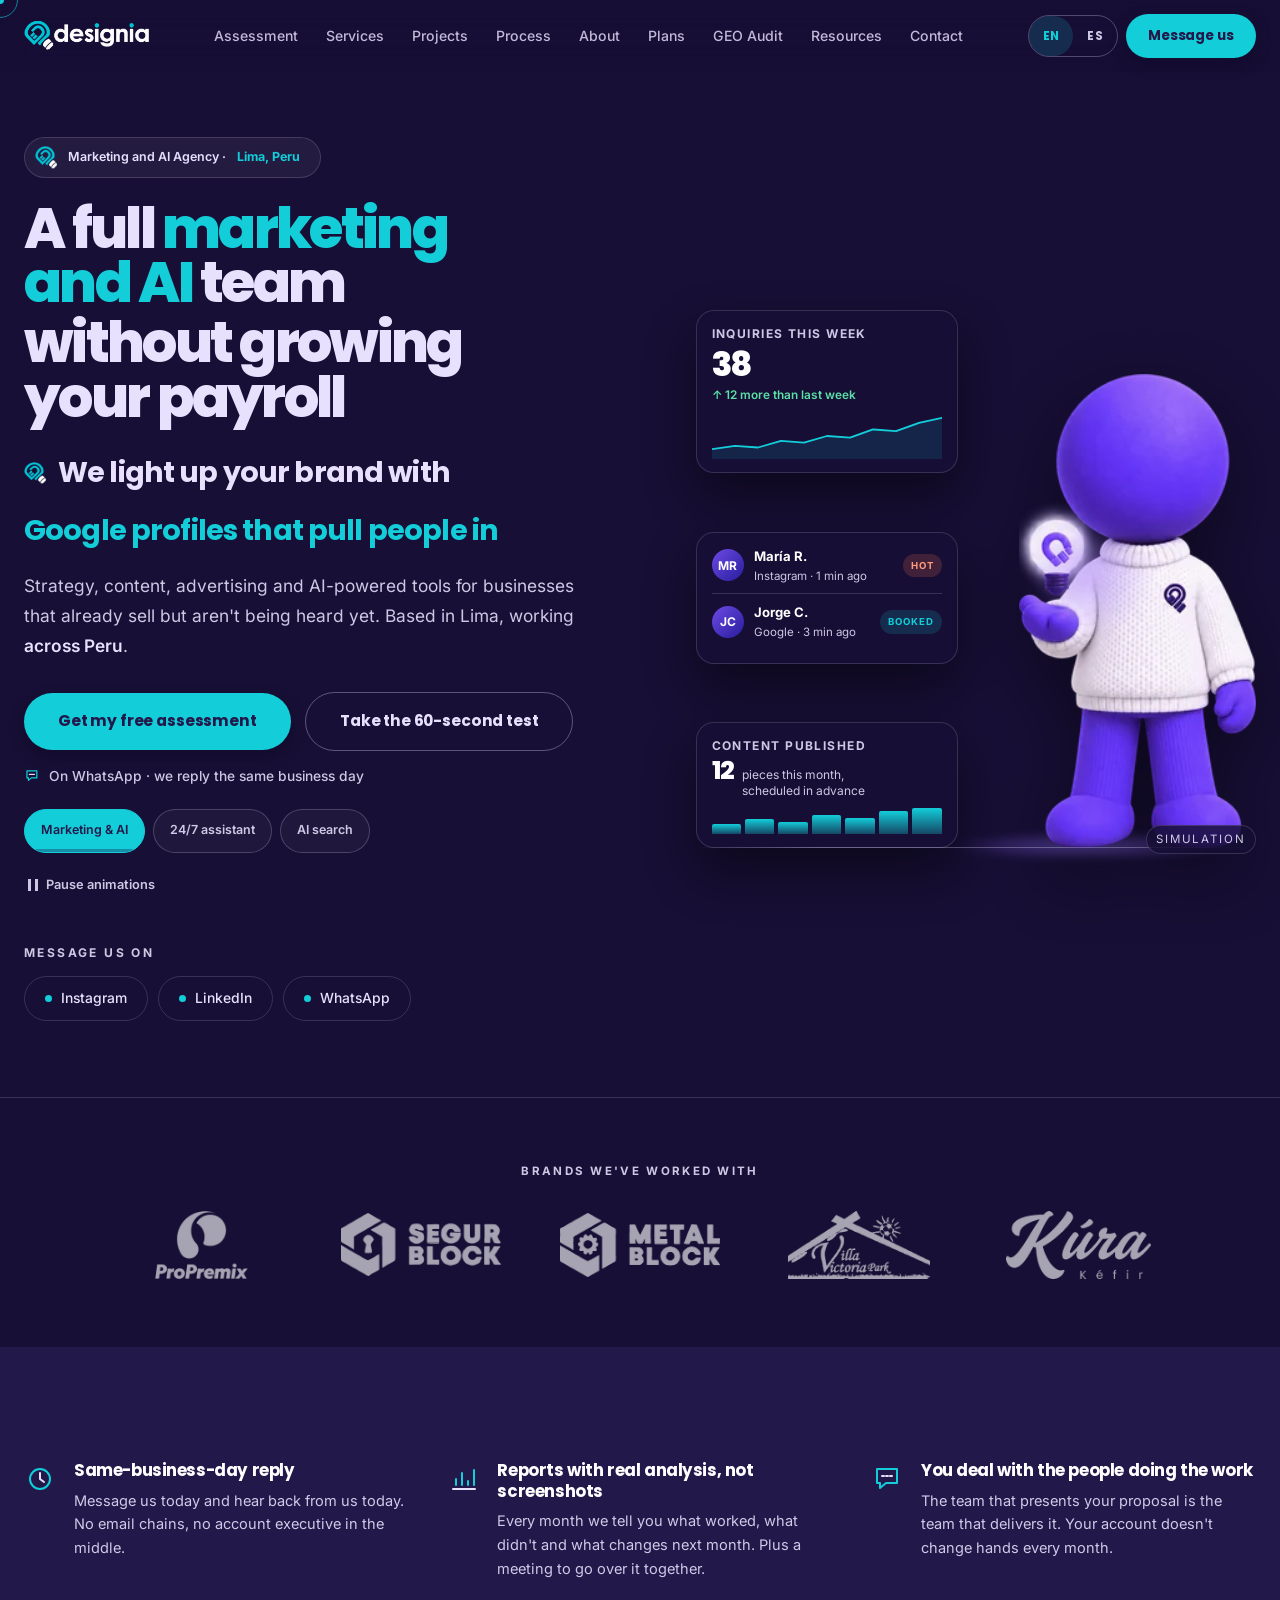
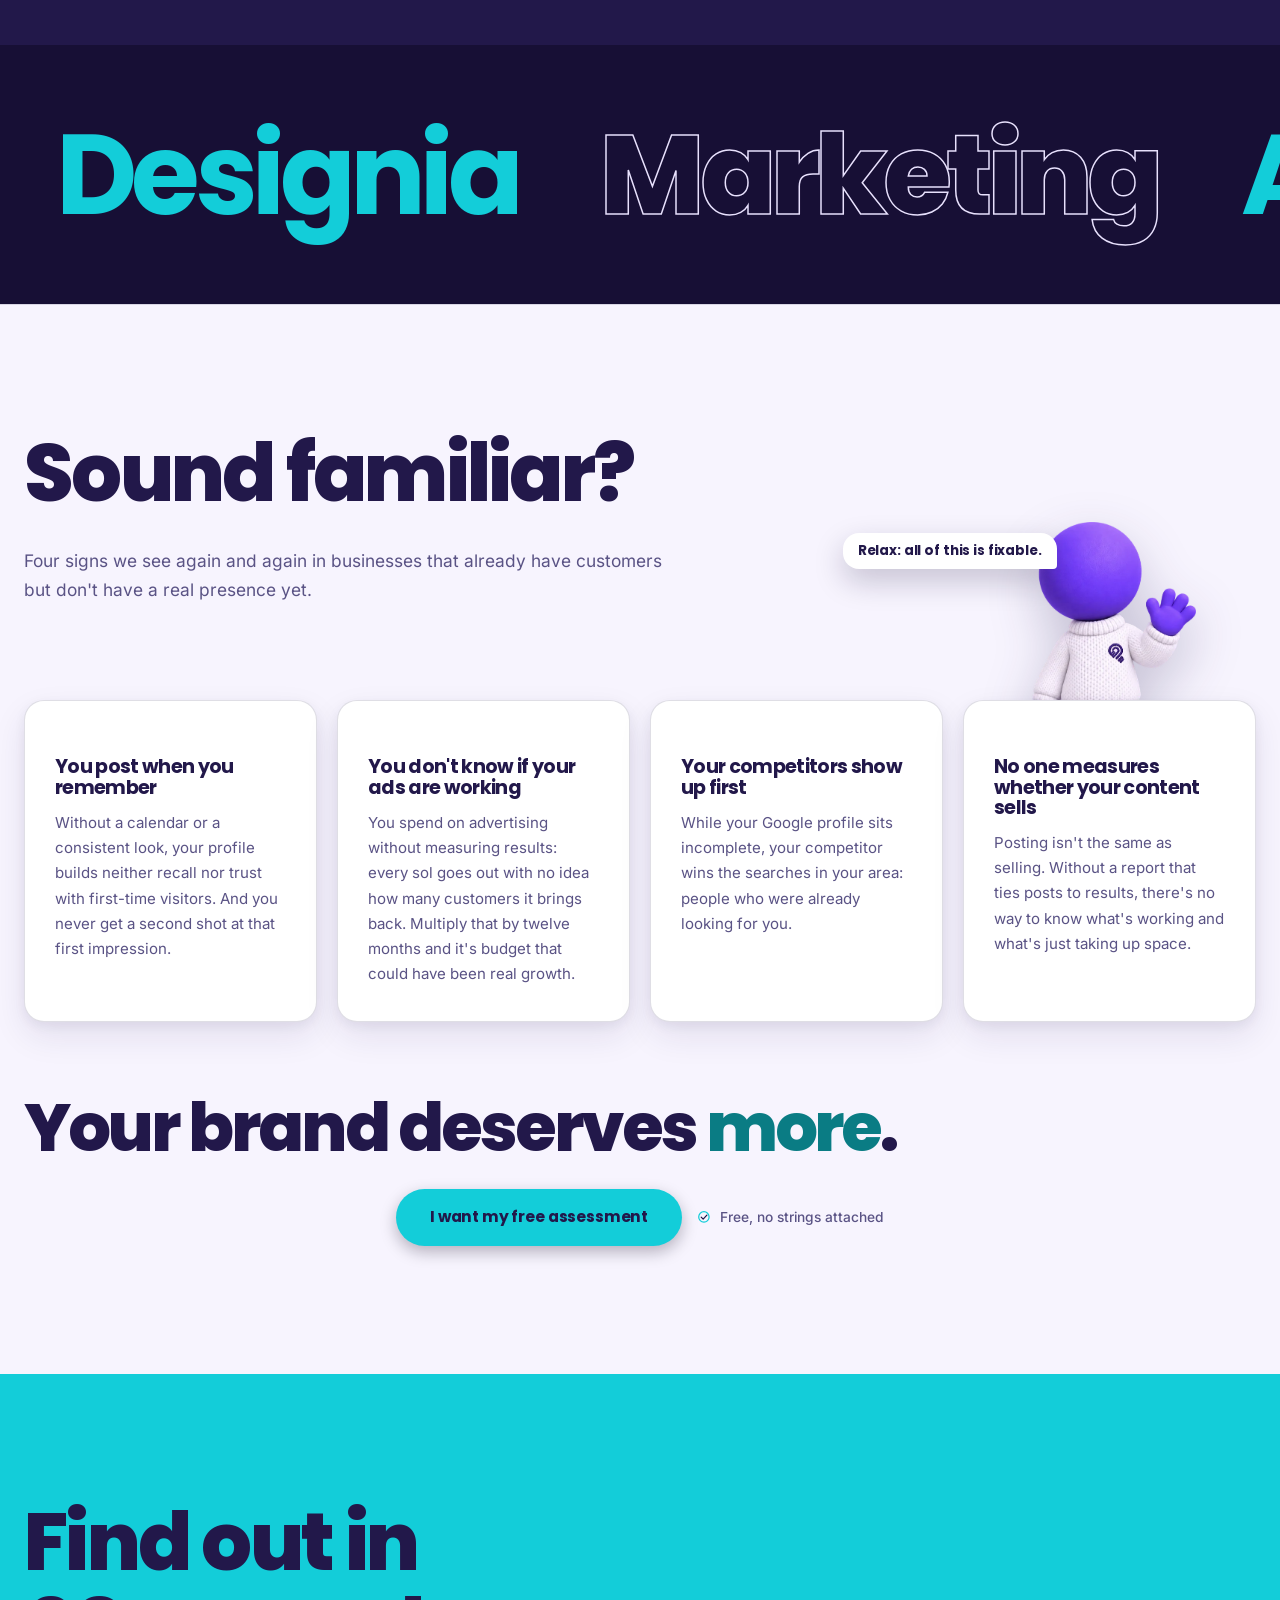
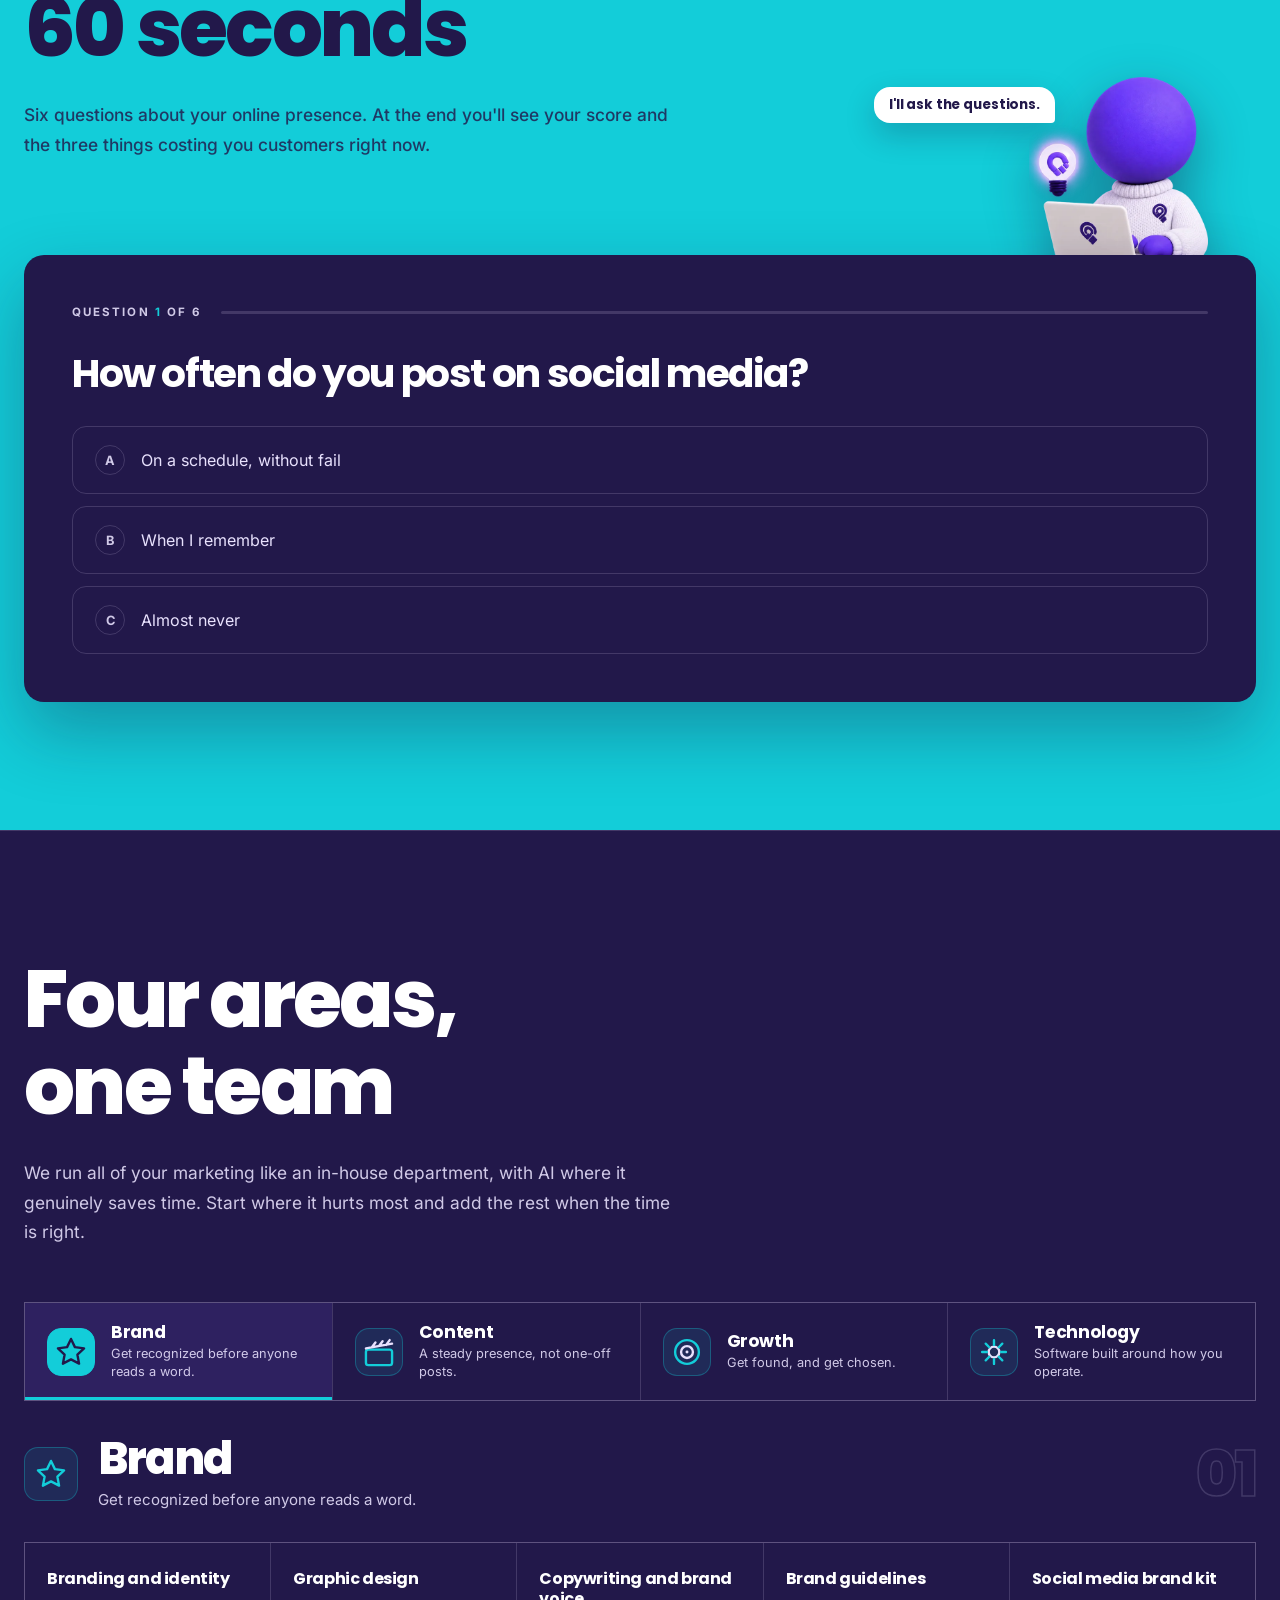
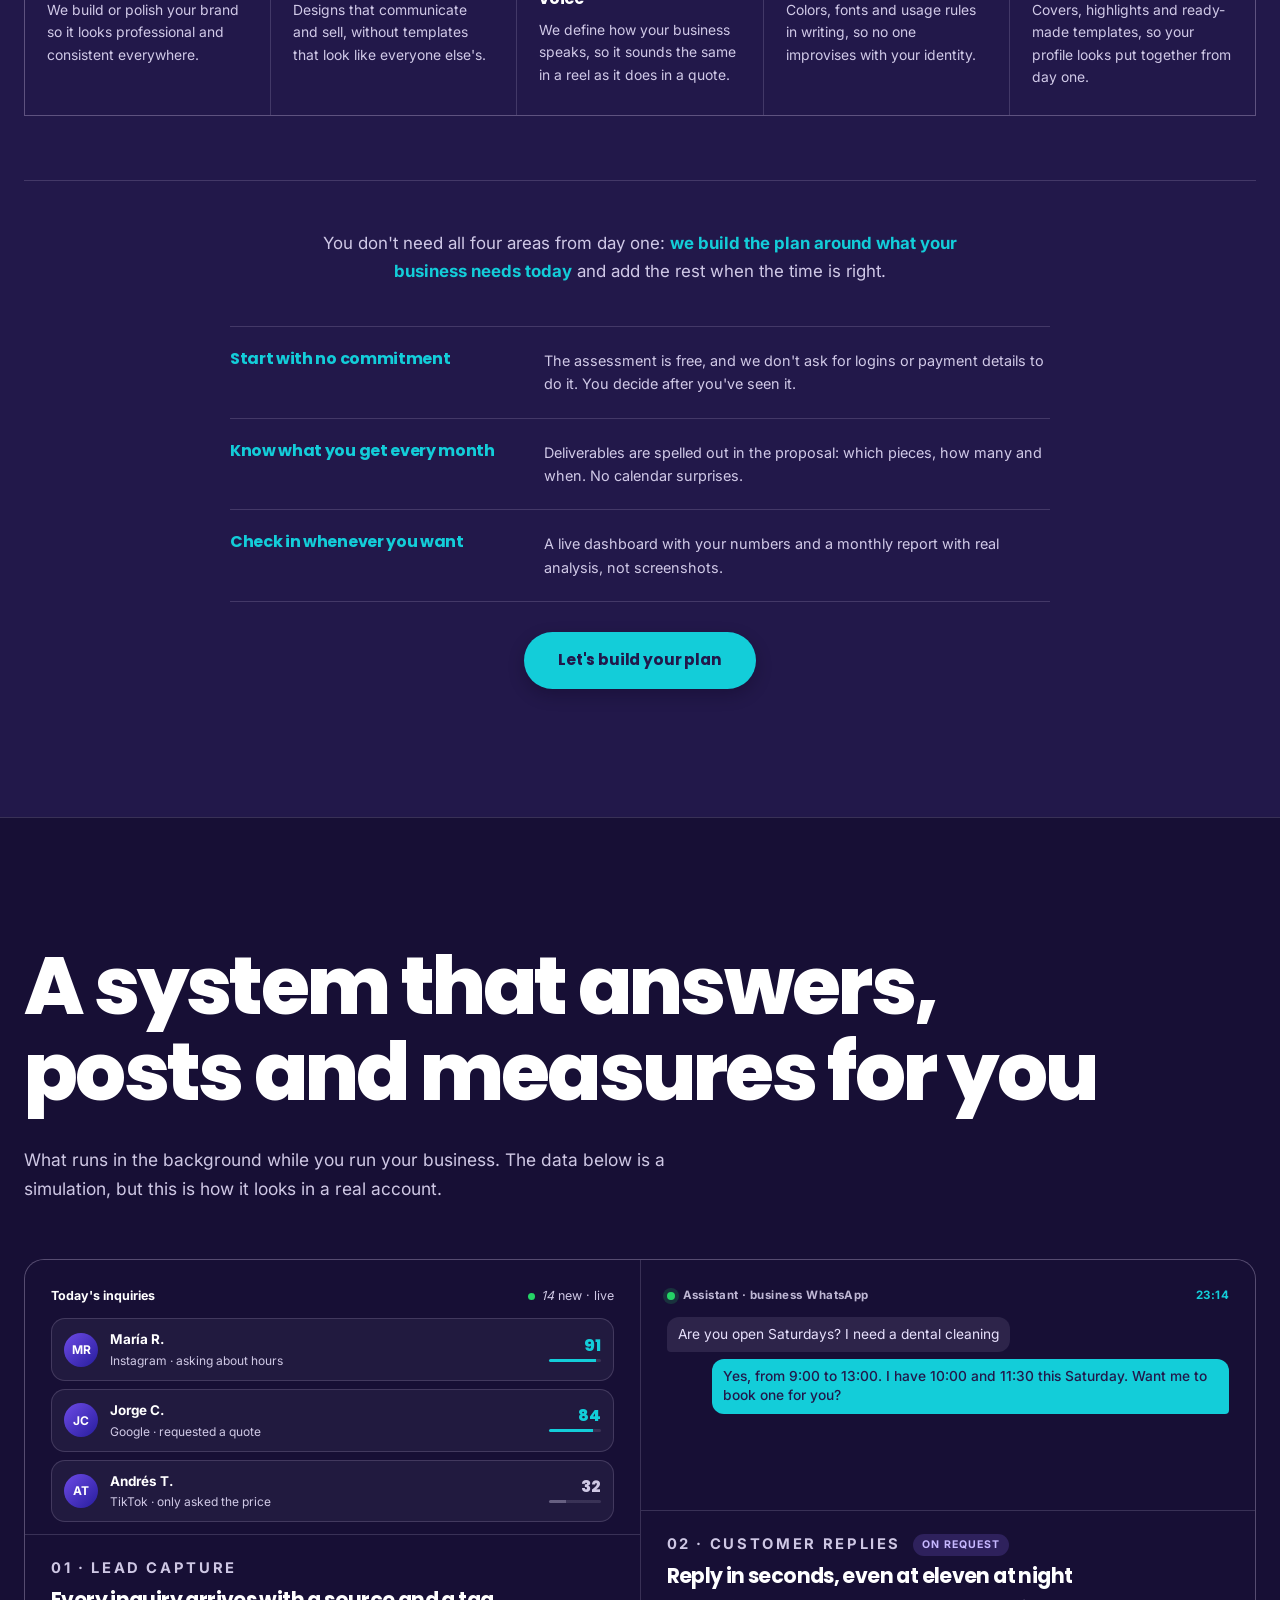
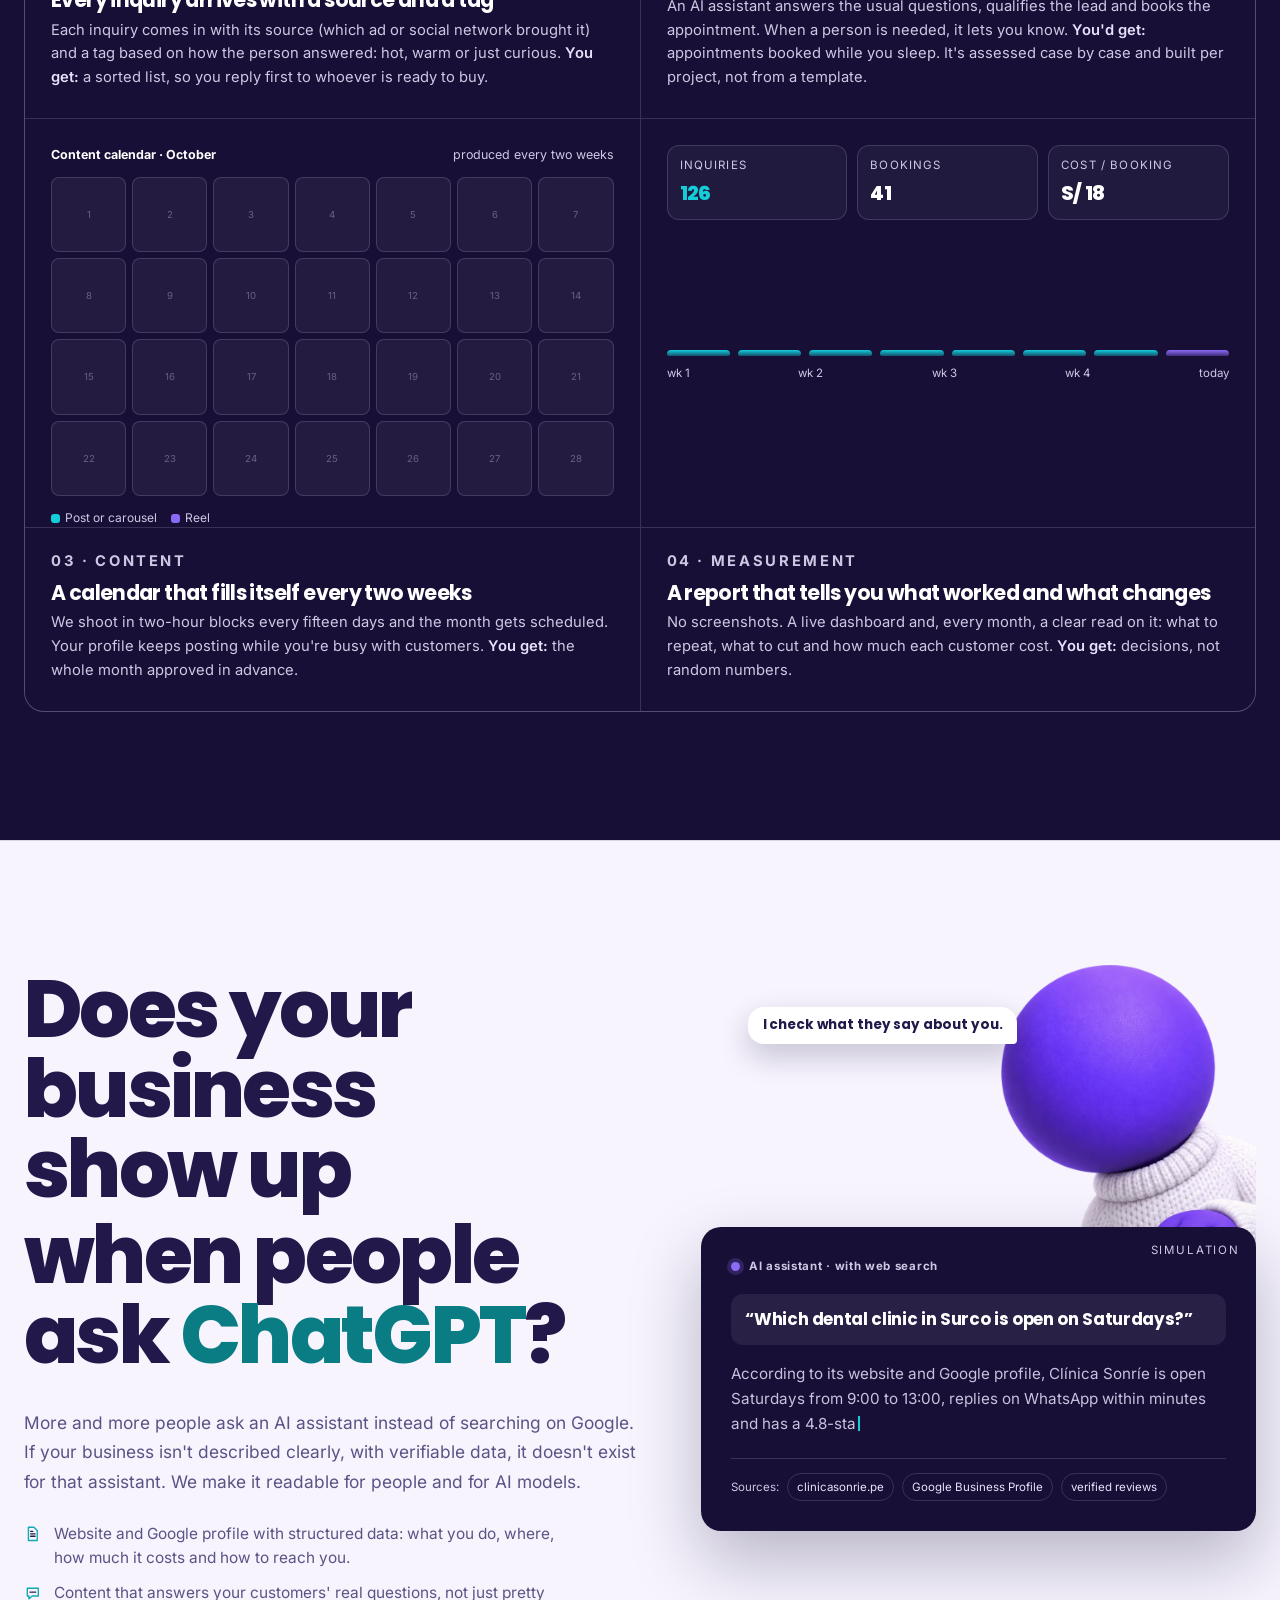
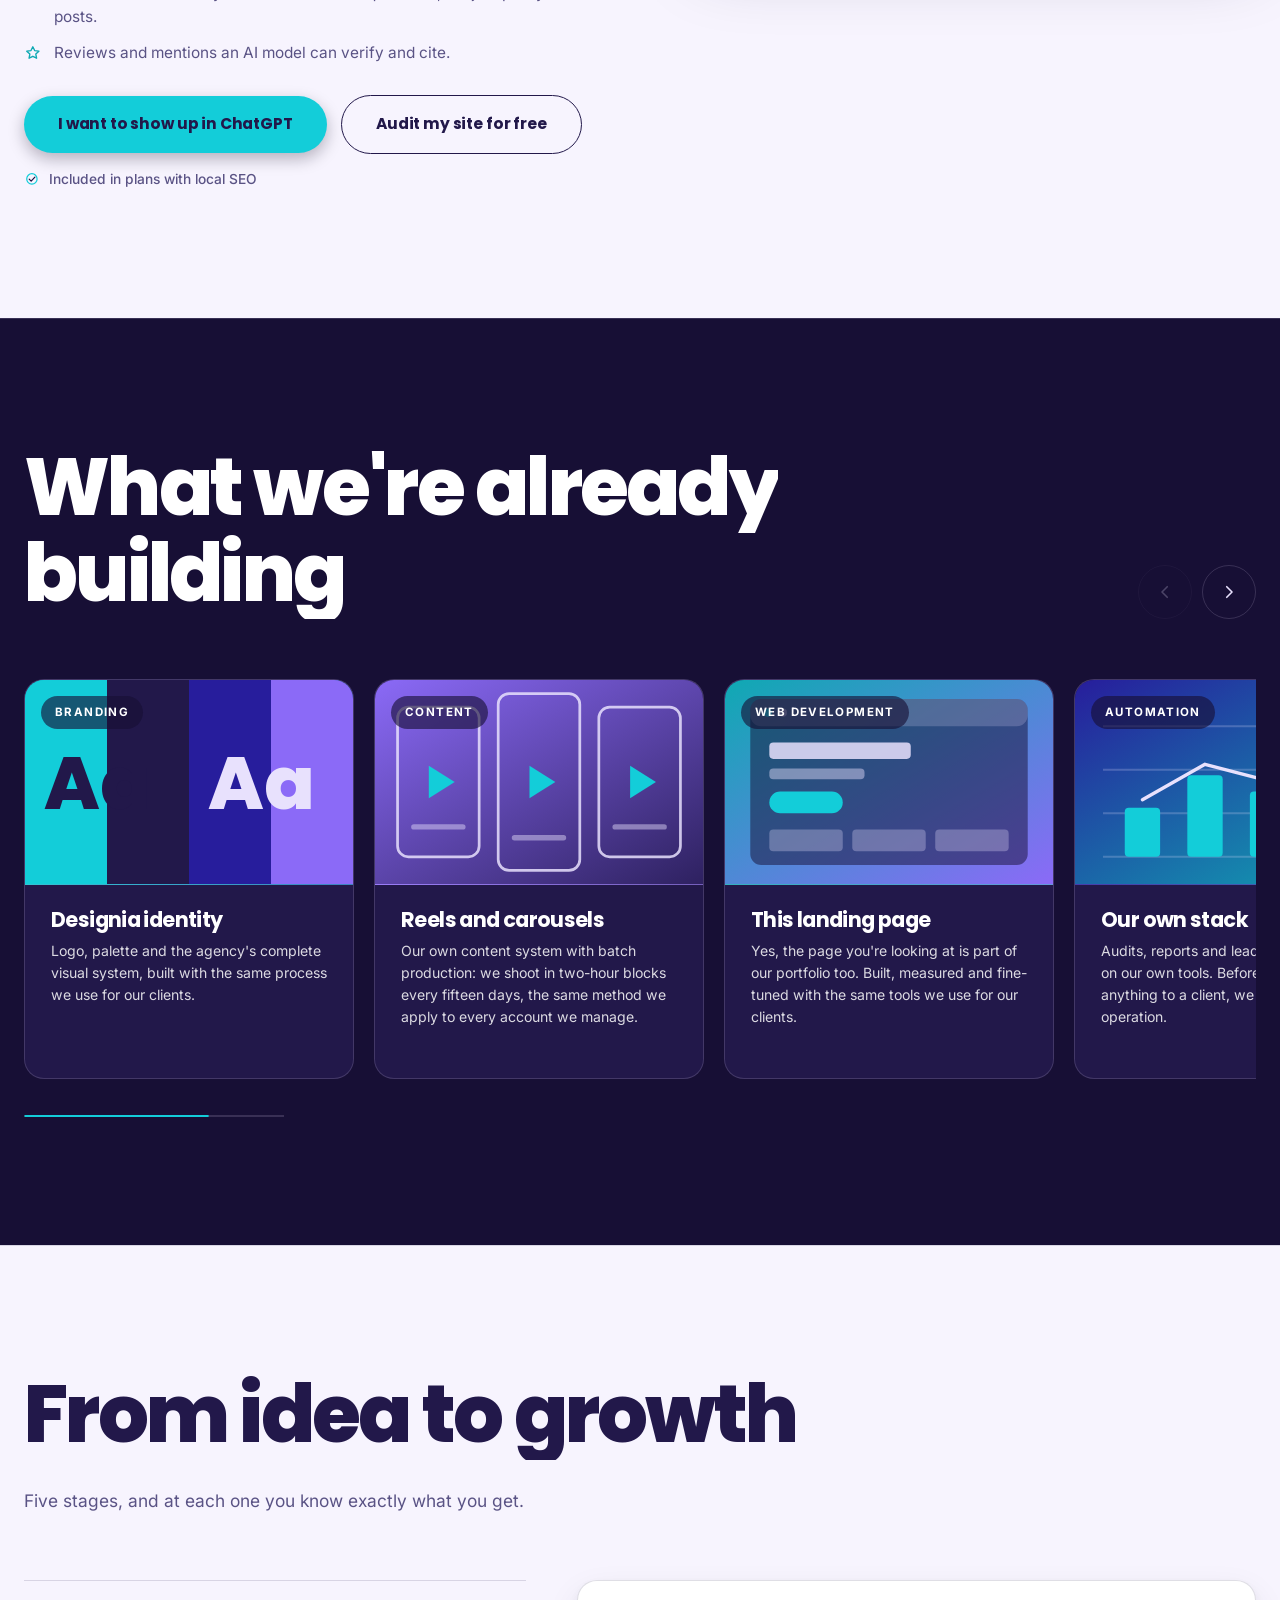
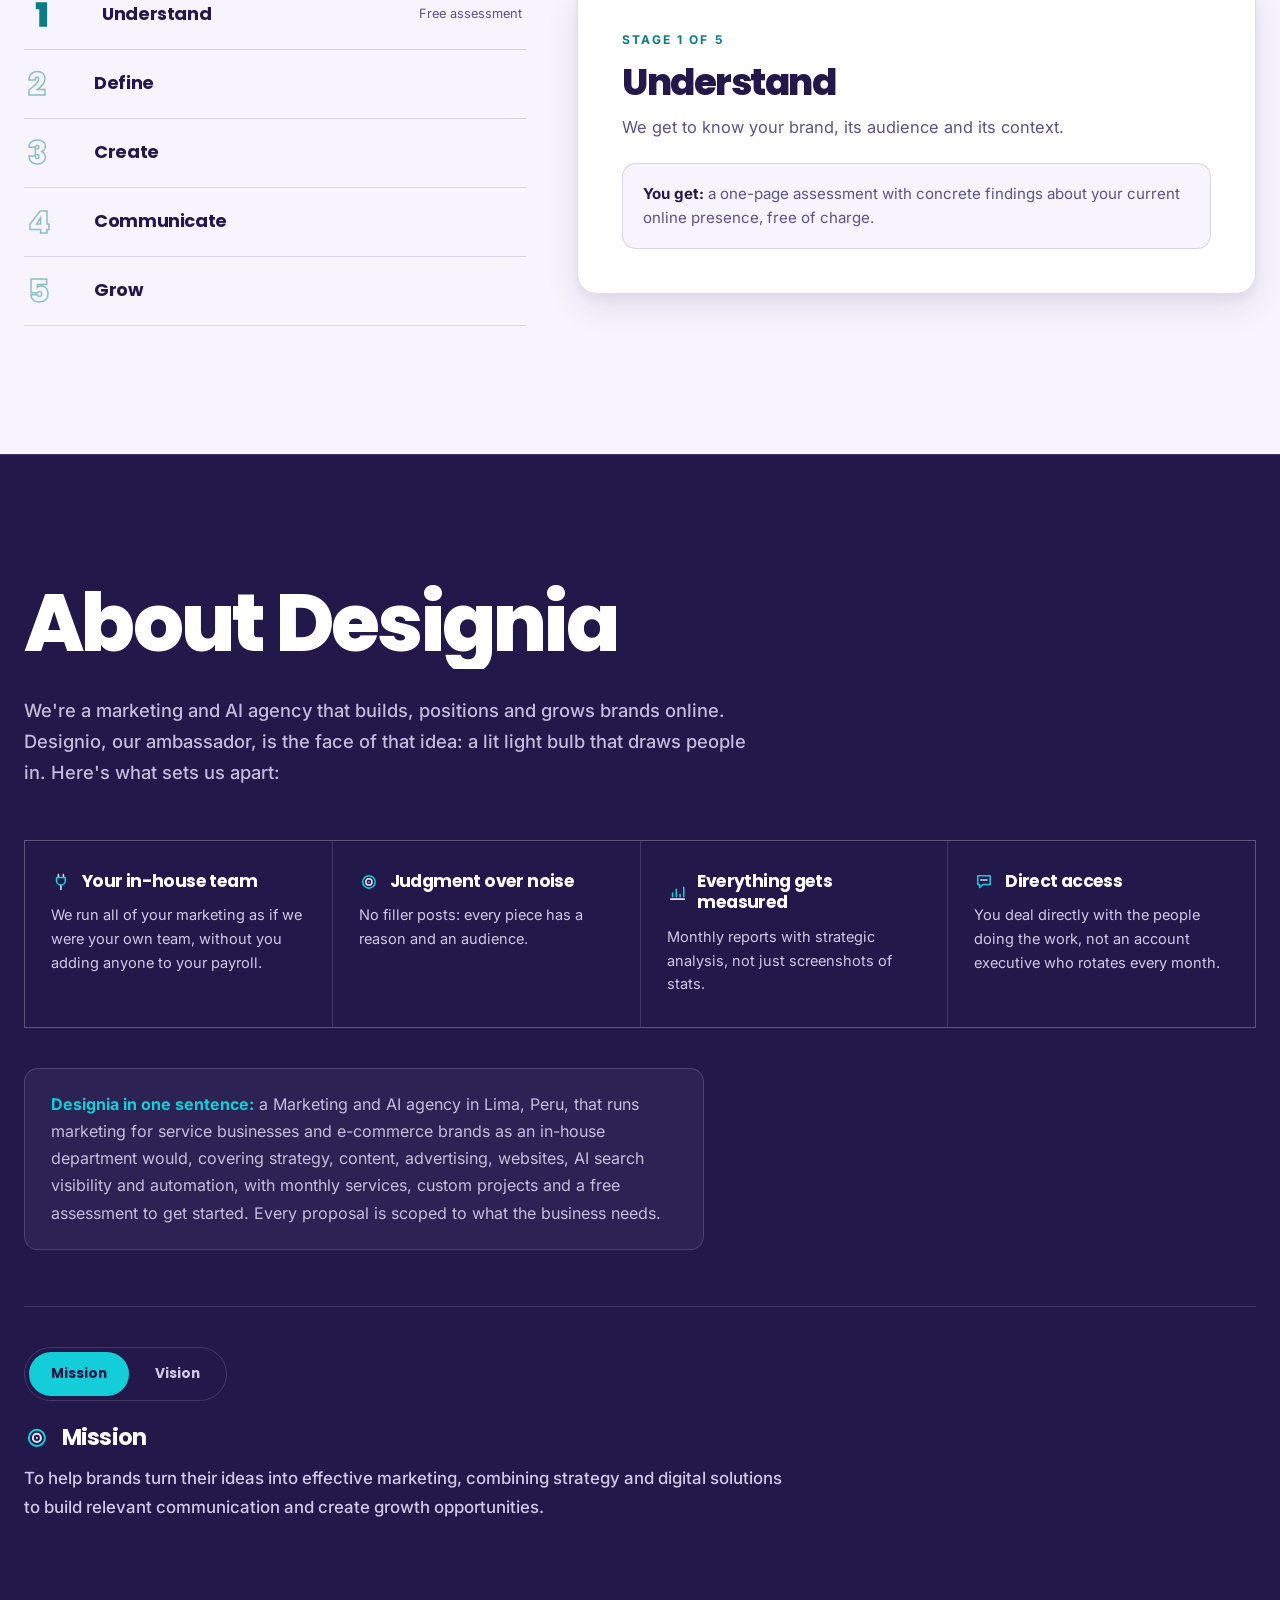
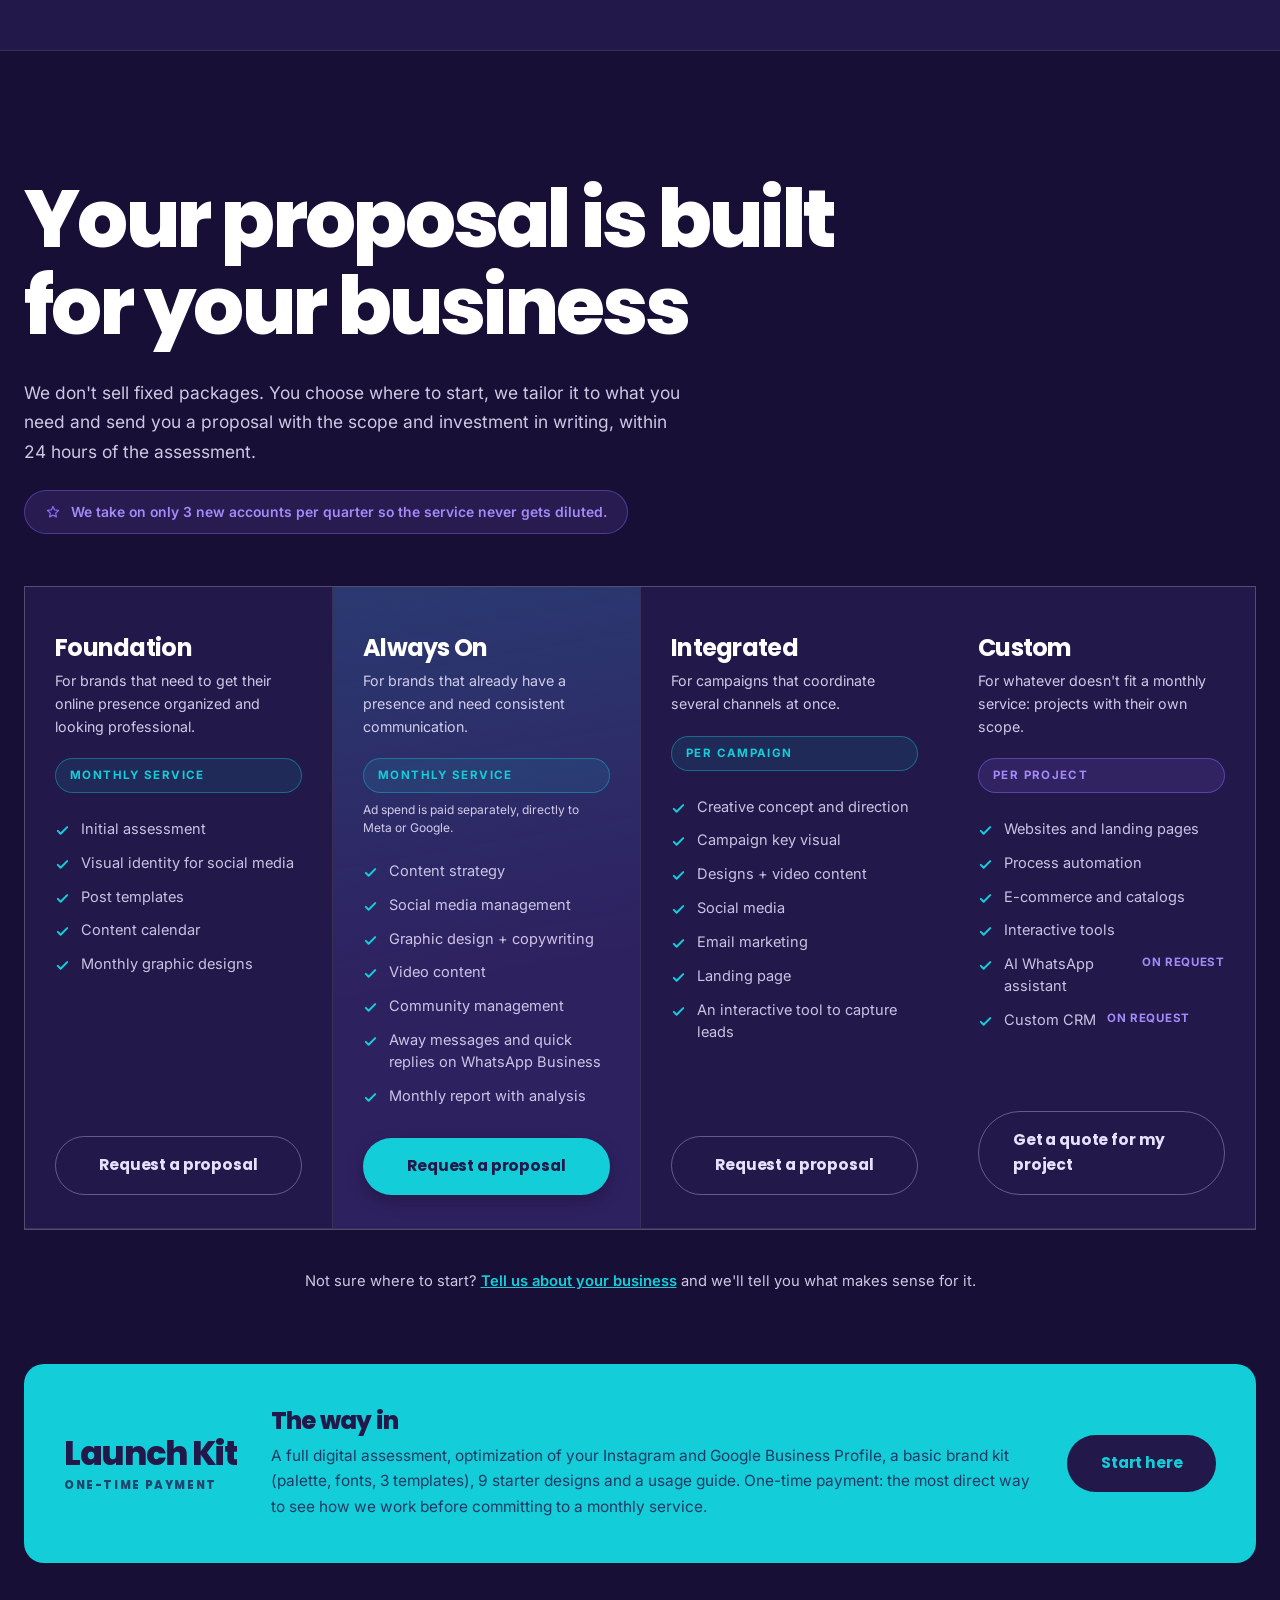
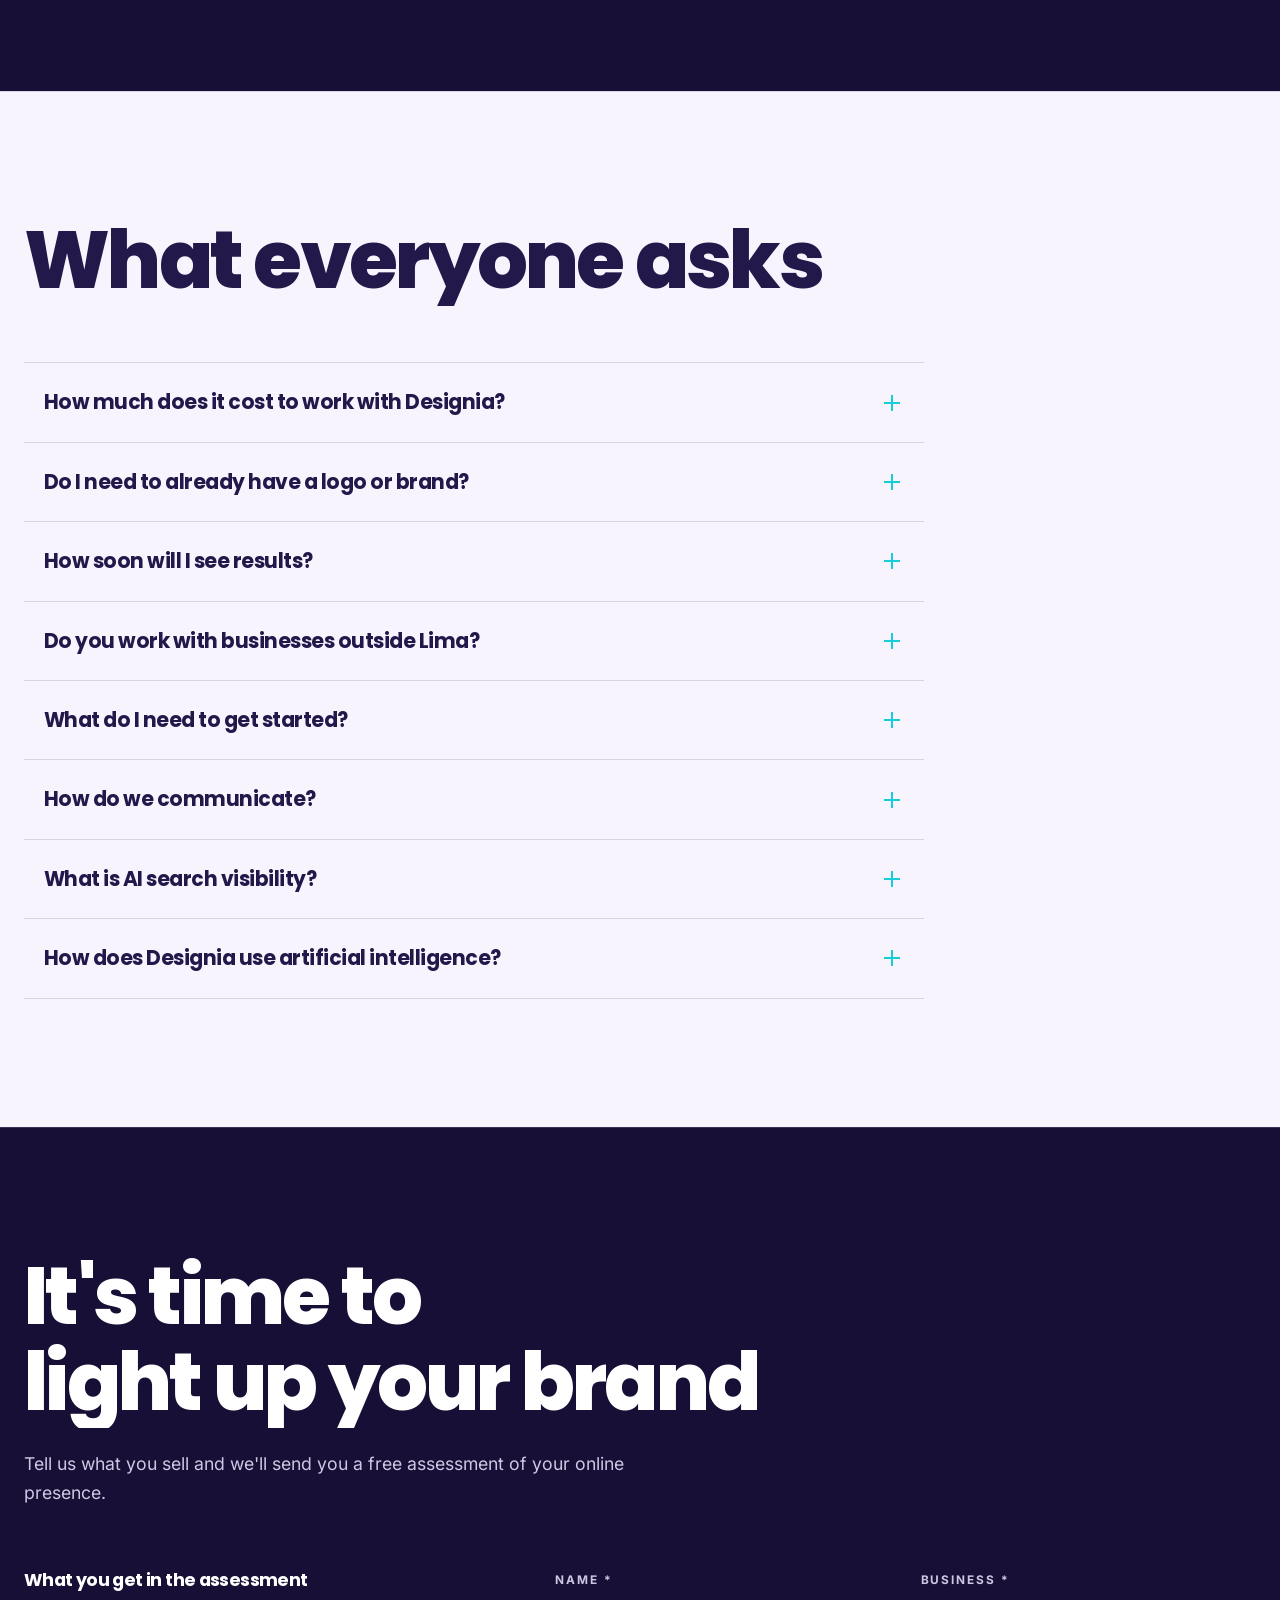
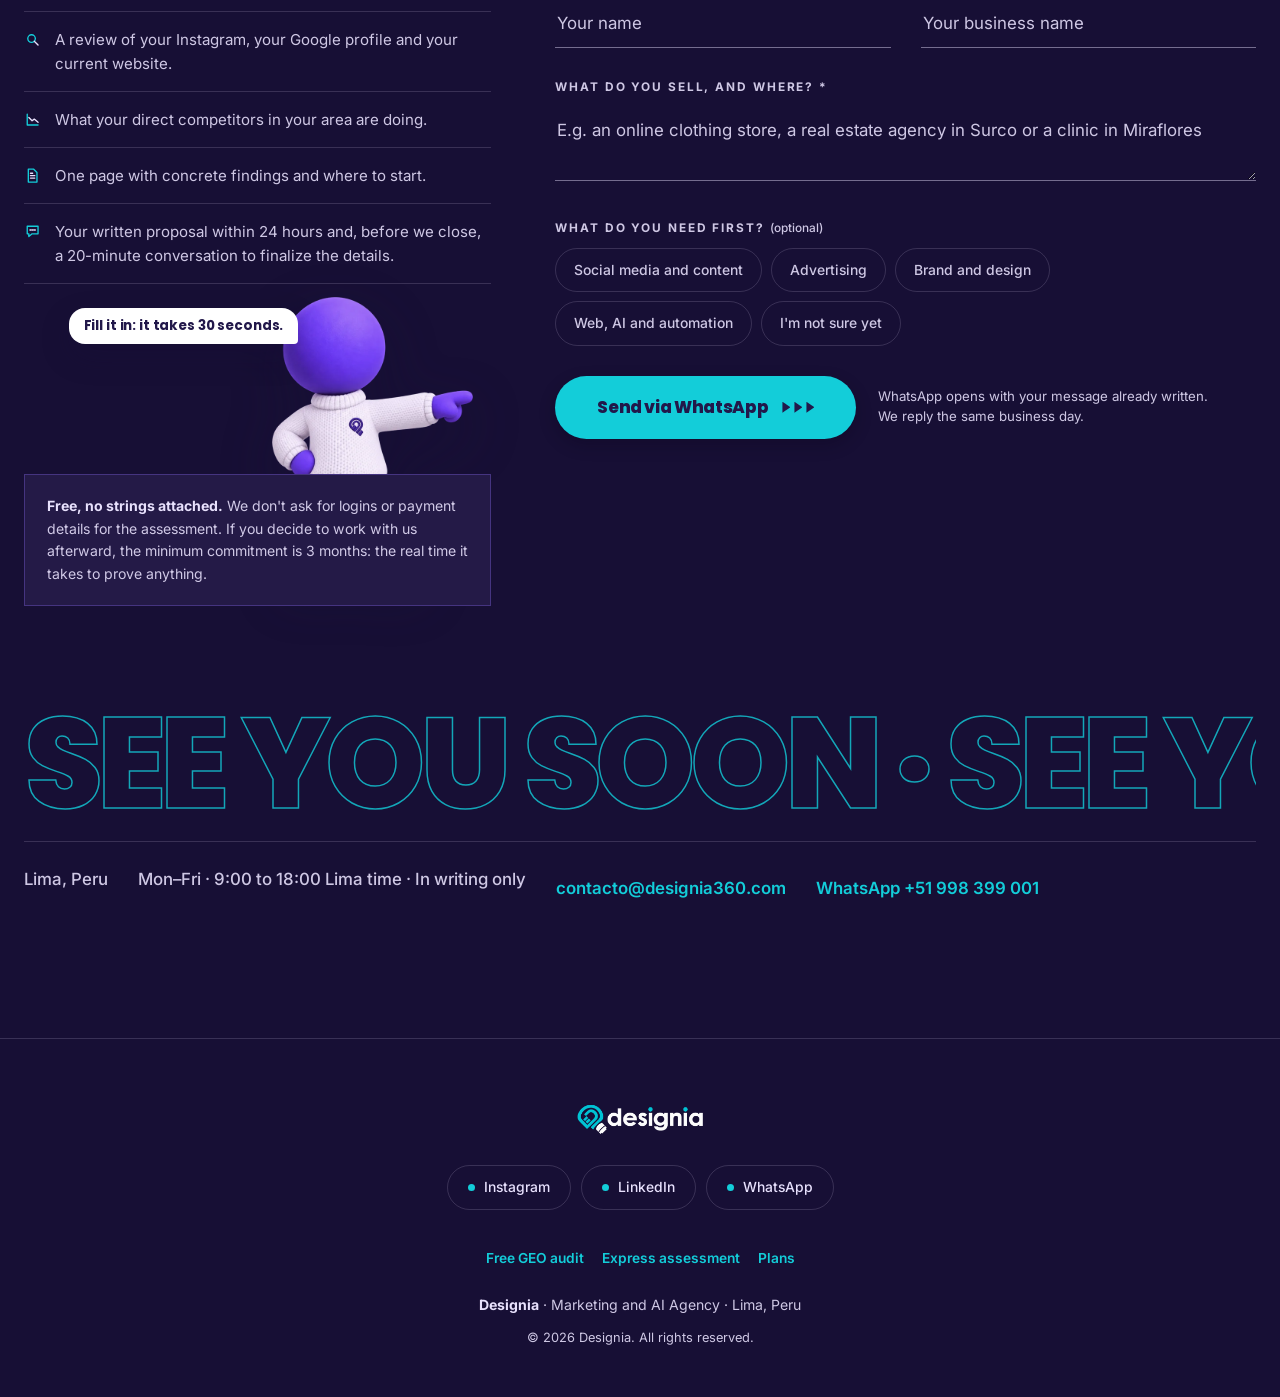
==== commit 4ca1ebd5: "Prueba 1: anti-slop Co-Authored-By: Claude Opus 5.5 <noreply@anthropic.com>" ====
--- a/index.html
+++ b/index.html
@@ -95,7 +95,7 @@
   --r-xs:6px; --r-sm:10px; --r:14px; --r-lg:20px; --r-full:999px;
   --sh:0 4px 12px rgba(34,24,74,.06),0 14px 34px rgba(34,24,74,.09);
   --sh-lg:0 10px 24px rgba(34,24,74,.08),0 30px 64px rgba(34,24,74,.14);
-  --sh-turq:0 10px 30px rgba(19,205,217,.32);
+  --sh-turq:0 6px 16px rgba(9,5,26,.28);
 
   --ease:cubic-bezier(.22,.61,.36,1);
   --ease-expo:cubic-bezier(.16,1,.3,1);
@@ -147,21 +147,8 @@
 .w-turq h2,.w-turq h3,.w-turq h4{color:var(--tinta)}
 
 /* Número de sección, tamaño editorial, al margen */
-.section[data-num]::after{content:attr(data-num);position:absolute;top:calc(var(--sp) - .18em);right:24px;
-  font-family:'Poppins',sans-serif;font-weight:800;font-size:clamp(4.5rem,15vw,13rem);line-height:.8;
-  letter-spacing:-.06em;color:transparent;-webkit-text-stroke:2px rgba(19,205,217,.34);pointer-events:none;z-index:1}
-.w-luz[data-num]::after{-webkit-text-stroke-color:rgba(19,205,217,.5)}
-.w-turq[data-num]::after{-webkit-text-stroke-color:rgba(34,24,74,.28)}
-@media(max-width:900px){.section[data-num]::after{font-size:clamp(3.5rem,17vw,7rem);opacity:.7}}
-
-.kicker{display:inline-flex;align-items:center;gap:11px;text-transform:uppercase;letter-spacing:.2em;
-  font-size:.72rem;font-weight:700;color:var(--turq);margin-bottom:20px}
-.kicker::before{content:"";width:32px;height:2px;background:var(--turq);flex:none}
-.w-luz .kicker{color:var(--turq-600)}
-.w-luz .kicker::before{background:var(--turq-600)}
-.w-turq .kicker{color:var(--tinta)}
-.w-turq .kicker::before{background:var(--tinta)}
-.sec-lead{max-width:660px;margin-top:26px;font-size:1.08rem;line-height:1.7;color:rgba(232,225,253,.72)}
+
+.sec-lead{max-width:660px;margin-top:26px;font-size:1.08rem;line-height:1.7;color:rgba(232,225,253,.88)}
 .w-luz .sec-lead{color:var(--texto)}
 .w-turq .sec-lead{color:rgba(34,24,74,.82);font-weight:500}
 
@@ -171,8 +158,8 @@
 .mask{display:block;overflow:hidden;padding-bottom:.08em}
 .mask>span{display:block;transform:translateY(110%);transition:transform 1s var(--ease-expo) var(--d,0s)}
 .mask.is-in>span{transform:none}
-.grad{background:var(--grad-marca);-webkit-background-clip:text;background-clip:text;color:transparent}
-.w-luz .grad{background:linear-gradient(100deg,var(--turq-600),var(--intenso));-webkit-background-clip:text;background-clip:text}
+.grad{color:var(--turq)}
+.w-luz .grad{color:var(--turq-700)}
 
 [data-reveal]{opacity:0;transform:translateY(30px);
   transition:opacity .8s var(--ease) var(--d,0s),transform .8s var(--ease) var(--d,0s)}
@@ -196,7 +183,7 @@
 .btn-primary::after{content:"";position:absolute;inset:0;z-index:1;
   background:linear-gradient(100deg,transparent 20%,rgba(255,255,255,.6) 50%,transparent 80%);
   transform:translateX(-120%);transition:transform .7s var(--ease)}
-.btn-primary:hover{transform:translateY(-3px);box-shadow:0 16px 44px rgba(19,205,217,.48)}
+.btn-primary:hover{transform:translateY(-3px);box-shadow:0 10px 22px rgba(9,5,26,.34)}
 .btn-primary:hover::after{transform:translateX(120%)}
 .btn-ghost{border:1.5px solid rgba(232,225,253,.34);color:var(--lavanda)}
 .btn-ghost:hover{border-color:var(--turq);color:var(--turq);transform:translateY(-3px)}
@@ -205,7 +192,7 @@
 .btn-sm{min-height:44px;padding:11px 22px;font-size:.85rem}
 .cta-row{display:flex;gap:14px;flex-wrap:wrap;align-items:center}
 .cta-nota{display:inline-flex;align-items:center;gap:9px;font-size:.86rem;font-weight:500;
-  color:rgba(232,225,253,.62)}
+  color:rgba(232,225,253,.88)}
 .w-luz .cta-nota{color:var(--texto)}
 .cta-nota .ic-s{--t1:var(--turq)}
 
@@ -329,17 +316,7 @@
    ========================================================================== */
 .hero{position:relative;overflow:hidden;padding:clamp(48px,5vw,76px) 24px clamp(56px,6vw,88px);
   background:var(--tinta-900);color:var(--lavanda);display:flex;align-items:center}
-.hero::after{content:"";position:absolute;inset:0;pointer-events:none;
-  background:radial-gradient(600px circle at var(--mx,62%) var(--my,38%),rgba(19,205,217,.14),transparent 62%)}
 /* En lugar de retícula, un halo suave que da profundidad sin dibujar líneas */
-.hero-glow{position:absolute;inset:0;pointer-events:none;
-  background:radial-gradient(70% 55% at 18% 12%,rgba(19,205,217,.14),transparent 70%),
-             radial-gradient(60% 50% at 88% 88%,rgba(139,106,247,.16),transparent 70%)}
-.blob{position:absolute;border-radius:50%;filter:blur(90px);opacity:.5;pointer-events:none;
-  animation:flotar 18s ease-in-out infinite;will-change:transform}
-.b1{width:460px;height:460px;background:var(--turq);top:-160px;left:-140px;opacity:.32}
-.b2{width:420px;height:420px;background:var(--violeta);bottom:-180px;right:-110px;animation-delay:-9s;opacity:.34}
-@keyframes flotar{0%,100%{transform:translate(0,0) scale(1)}50%{transform:translate(50px,34px) scale(1.16)}}
 .hero .inner{max-width:1240px;width:100%}
 .hero-eyebrow{display:inline-flex;align-items:center;gap:11px;padding:8px 20px 8px 10px;margin-bottom:24px;
   border-radius:var(--r-full);background:rgba(232,225,253,.06);border:1px solid var(--hilo);
@@ -359,11 +336,11 @@
 .rot-ia{font-style:normal;display:inline-block;min-width:5.4ch;transition:opacity .3s var(--ease),transform .3s var(--ease)}
 .rot-ia.fade{opacity:0;transform:translateY(10px)}
 .hero .lead{margin:18px 0 32px;max-width:580px;font-size:1.08rem;line-height:1.72;
-  color:rgba(232,225,253,.7);opacity:0;animation:sube .8s .58s var(--ease) forwards}
+  color:rgba(232,225,253,.88);opacity:0;animation:sube .8s .58s var(--ease) forwards}
 .hero .lead strong{color:var(--lavanda);font-weight:600}
 .hero .cta-row{opacity:0;animation:sube .8s .7s var(--ease) forwards}
-.social-lab{margin-top:36px;font-size:.7rem;font-weight:700;letter-spacing:.2em;text-transform:uppercase;
-  color:rgba(232,225,253,.58);opacity:0;animation:sube .8s .82s var(--ease) forwards}
+.social-lab{margin-top:36px;font-size:.75rem;font-weight:700;letter-spacing:.2em;text-transform:uppercase;
+  color:rgba(232,225,253,.88);opacity:0;animation:sube .8s .82s var(--ease) forwards}
 .social-row{margin-top:14px;display:flex;gap:10px;flex-wrap:wrap;opacity:0;animation:sube .8s .9s var(--ease) forwards}
 @media(max-width:760px){.social-lab,.social-row{display:none}}
 .pill{display:inline-flex;align-items:center;gap:9px;min-height:44px;padding:10px 20px;border-radius:var(--r-full);
@@ -388,7 +365,7 @@
 .hero-tabs{display:flex;gap:8px;margin-top:22px;flex-wrap:wrap}
 .hdot{position:relative;min-height:44px;padding:9px 16px 11px;border-radius:var(--r-full);cursor:pointer;
   border:1px solid rgba(232,225,253,.22);background:rgba(232,225,253,.04);overflow:hidden;
-  font-size:.78rem;font-weight:600;color:rgba(232,225,253,.7);
+  font-size:.78rem;font-weight:600;color:rgba(232,225,253,.88);
   transition:color .3s,border-color .3s,background .3s}
 .hdot:hover{color:var(--blanco);border-color:rgba(19,205,217,.5);background:rgba(19,205,217,.08)}
 .hdot.is-on{color:var(--tinta);background:var(--turq);border-color:var(--turq)}
@@ -403,7 +380,7 @@
 .hero-audit input::placeholder{color:rgba(232,225,253,.45)}
 .hero-audit input:focus{outline:none;border-color:var(--turq);background:rgba(232,225,253,.1)}
 .hero-audit .btn{flex:0 0 auto}
-.hero-nota{margin-top:12px;font-size:.82rem;color:rgba(232,225,253,.55)}
+.hero-nota{margin-top:12px;font-size:.82rem;color:rgba(232,225,253,.88)}
 .hero-nota.err{color:#FF9A7A}
 .hero-vis{position:relative;opacity:0;animation:sube .9s .5s var(--ease) forwards}
 /* Escenario: Designio DE PIE a la derecha sobre una línea de suelo; la tarjeta de
@@ -420,7 +397,7 @@
 .vscene.is-on{opacity:1;visibility:visible;transform:none}
 .vcard{position:relative;width:100%;flex:none;padding:13px 15px;border-radius:18px;
   background:rgba(23,15,53,.86);border:1px solid var(--hilo);box-shadow:0 24px 50px rgba(0,0,0,.45);
-  backdrop-filter:blur(10px);-webkit-backdrop-filter:blur(10px);
+  
   --r:0deg;animation:flota 7s ease-in-out infinite}
 @keyframes flota{0%,100%{transform:rotate(var(--r)) translateY(0)}50%{transform:rotate(var(--r)) translateY(-10px)}}
 .vcard:nth-child(1){--r:-2deg}
@@ -428,16 +405,16 @@
 .vcard:nth-child(3){--r:-1.2deg;animation-delay:-4.4s}
 .vmini{display:flex;align-items:baseline;gap:8px;margin-top:4px}
 .vmini b{font-family:'Poppins',sans-serif;font-weight:800;font-size:1.55rem;letter-spacing:-.04em;color:var(--blanco);line-height:1}
-.vmini span{font-size:.7rem;color:rgba(232,225,253,.6);line-height:1.3}
+.vmini span{font-size:.75rem;color:rgba(232,225,253,.88);line-height:1.3}
 .vbars{display:flex;align-items:flex-end;gap:4px;height:26px;margin-top:9px}
 .vbars i{flex:1;border-radius:2px 2px 0 0;background:linear-gradient(180deg,var(--turq),rgba(19,205,217,.3));height:var(--h,50%)}
 .vcheck{list-style:none;display:grid;gap:6px;margin-top:9px}
-.vcheck li{display:flex;align-items:center;gap:8px;font-size:.7rem;font-weight:600;color:rgba(232,225,253,.74)}
+.vcheck li{display:flex;align-items:center;gap:8px;font-size:.75rem;font-weight:600;color:rgba(232,225,253,.88)}
 .vcheck i{width:14px;height:14px;border-radius:50%;flex:none;display:grid;place-items:center;
   background:rgba(19,205,217,.18);color:var(--turq);font-size:.6rem;font-style:normal;font-weight:800}
 .vmot{list-style:none;display:grid;gap:7px;margin-top:10px}
 .vmot li{display:grid;grid-template-columns:64px minmax(0,1fr);gap:9px;align-items:center;
-  font-size:.68rem;font-weight:600;color:rgba(232,225,253,.72)}
+  font-size:.72rem;font-weight:600;color:rgba(232,225,253,.88)}
 .vmot i{display:block;height:5px;border-radius:3px;
   background:linear-gradient(90deg,var(--turq) var(--w,50%),rgba(232,225,253,.12) 0)}
 .vcard-citas .vnum{font-size:1.8rem}
@@ -448,7 +425,7 @@
 .vcard-ia .va b{color:var(--turq)}
 .vcard-ia .va .cursor{display:inline-block;width:2px;height:1em;background:var(--turq);vertical-align:-2px;margin-left:2px;animation:pulsa .9s infinite}
 .vcard-ia .vsrc{display:flex;gap:6px;flex-wrap:wrap;margin-top:10px;padding-top:10px;border-top:1px solid var(--hilo)}
-.vcard-ia .vsrc em{font-style:normal;font-size:.62rem;padding:3px 8px;border:1px solid var(--hilo);border-radius:999px;color:var(--lavanda)}
+.vcard-ia .vsrc em{font-style:normal;font-size:.72rem;padding:3px 8px;border:1px solid var(--hilo);border-radius:999px;color:var(--lavanda)}
 .vhead{display:flex;align-items:center;gap:8px;font-size:.72rem;font-weight:700;letter-spacing:.04em;color:rgba(232,225,253,.8)}
 .vhead em{margin-left:auto;font-style:normal;color:var(--turq);font-weight:700}
 .vdot{width:8px;height:8px;border-radius:50%;background:#25d366;box-shadow:0 0 0 4px rgba(37,211,102,.18)}
@@ -458,7 +435,7 @@
 .vb-out{align-self:flex-end;background:var(--turq);color:var(--tinta);border-bottom-right-radius:4px;font-weight:500}
 .vb-enter{animation:vbIn .38s var(--ease-expo) both}
 @keyframes vbIn{from{opacity:0;transform:translateY(8px) scale(.96)}to{opacity:1;transform:none}}
-.vlab{display:block;font-size:.7rem;font-weight:700;letter-spacing:.12em;text-transform:uppercase;color:rgba(232,225,253,.6)}
+.vlab{display:block;font-size:.75rem;font-weight:700;letter-spacing:.12em;text-transform:uppercase;color:rgba(232,225,253,.88)}
 .vnum{display:block;font-family:'Poppins',sans-serif;font-weight:800;font-size:2.1rem;letter-spacing:-.05em;color:var(--blanco);line-height:1.1;margin-top:4px}
 .vnum.bump{animation:bump .5s var(--ease)}
 @keyframes bump{30%{transform:scale(1.08);color:var(--turq)}}
@@ -467,8 +444,8 @@
 .vlead{display:grid;grid-template-columns:auto 1fr auto;gap:10px;align-items:center;padding:8px 0;border-top:1px solid var(--hilo)}
 .vlead:first-child{border-top:0;padding-top:0}
 .vlead b{display:block;font-size:.82rem;color:var(--blanco);font-weight:700}
-.vlead small{display:block;font-size:.68rem;color:rgba(232,225,253,.55)}
-.vav{width:32px;height:32px;border-radius:50%;display:grid;place-items:center;font-size:.7rem;font-weight:800;
+.vlead small{display:block;font-size:.72rem;color:rgba(232,225,253,.88)}
+.vav{width:32px;height:32px;border-radius:50%;display:grid;place-items:center;font-size:.75rem;font-weight:800;
   background:linear-gradient(135deg,var(--violeta),var(--intenso));color:#fff}
 .vpill{font-size:.6rem;font-weight:800;letter-spacing:.1em;text-transform:uppercase;padding:4px 8px;border-radius:999px;
   background:rgba(255,120,80,.18);color:#FF9A7A}
@@ -494,7 +471,7 @@
   .vlead{grid-template-columns:auto 1fr;gap:4px 9px;padding:7px 0}
   .vlead .vav{width:28px;height:28px}
   .vlead .vpill{grid-column:2;justify-self:start}
-  .vhead{font-size:.64rem}
+  .vhead{font-size:.72rem}
   .vb{font-size:.72rem;padding:7px 9px}
   .vcard-ia .vq{font-size:.74rem}
   .vcard-ia .va{font-size:.72rem}
@@ -509,22 +486,22 @@
 .bn{background:var(--tinta-900);display:flex;flex-direction:column;min-height:420px}
 .bn-viz{position:relative;flex:1;padding:26px 26px 0;overflow:hidden;min-height:250px}
 .bn-text{padding:22px 26px 28px;border-top:1px solid var(--hilo)}
-.bn-eye{font-size:.7rem;font-weight:700;letter-spacing:.18em;text-transform:uppercase;color:var(--turq);margin-bottom:8px}
+.bn-eye{font-size:.75rem;font-weight:700;letter-spacing:.18em;text-transform:uppercase;color:var(--turq);margin-bottom:8px}
 .bn-text h3{font-size:1.28rem;font-weight:700;letter-spacing:-.03em;color:var(--blanco);margin-bottom:8px}
-.bn-text p{font-size:.92rem;line-height:1.62;color:rgba(232,225,253,.68)}
+.bn-text p{font-size:.92rem;line-height:1.62;color:rgba(232,225,253,.88)}
 .bn-text strong{color:var(--lavanda);font-weight:600}
 /* 01 feed */
-.feed-top{display:flex;justify-content:space-between;align-items:center;font-size:.78rem;color:rgba(232,225,253,.7);margin-bottom:12px}
+.feed-top{display:flex;justify-content:space-between;align-items:center;font-size:.78rem;color:rgba(232,225,253,.88);margin-bottom:12px}
 .feed-top b{color:var(--blanco);font-weight:700}
-.feed-top i{display:inline-block;width:7px;height:7px;border-radius:50%;background:#25d366;margin-right:6px;animation:pulsa 1.6s infinite}
+.feed-top i{display:inline-block;width:7px;height:7px;border-radius:50%;background:#25d366;margin-right:6px}
 @keyframes pulsa{50%{opacity:.35}}
 .feed-list{display:grid;gap:8px}
 .flead{display:grid;grid-template-columns:34px 1fr auto;gap:12px;align-items:center;padding:10px 12px;border-radius:14px;
   background:rgba(232,225,253,.05);border:1px solid var(--hilo)}
 .flead.enter{animation:vbIn .45s var(--ease-expo) both}
 .flead b{display:block;font-size:.84rem;color:var(--blanco)}
-.flead small{display:block;font-size:.7rem;color:rgba(232,225,253,.55)}
-.f-av{width:34px;height:34px;border-radius:50%;display:grid;place-items:center;font-size:.7rem;font-weight:800;color:#fff;
+.flead small{display:block;font-size:.75rem;color:rgba(232,225,253,.88)}
+.f-av{width:34px;height:34px;border-radius:50%;display:grid;place-items:center;font-size:.75rem;font-weight:800;color:#fff;
   background:linear-gradient(135deg,var(--violeta),var(--intenso))}
 .f-score{text-align:right;min-width:52px}
 .f-score b{display:block;font-family:'Poppins',sans-serif;font-weight:800;color:var(--turq);font-size:1rem;line-height:1}
@@ -540,20 +517,20 @@
 @keyframes tdot{50%{opacity:.25;transform:translateY(-2px)}}
 .bn-chat .vb{font-size:.86rem}
 /* 03 calendario */
-.cal-top{display:flex;justify-content:space-between;font-size:.78rem;color:rgba(232,225,253,.7);margin-bottom:12px}
+.cal-top{display:flex;justify-content:space-between;font-size:.78rem;color:rgba(232,225,253,.88);margin-bottom:12px}
 .cal-top b{color:var(--blanco)}
 .cal{display:grid;grid-template-columns:repeat(7,1fr);gap:6px}
 .cal span{aspect-ratio:1;border-radius:8px;background:rgba(232,225,253,.06);border:1px solid var(--hilo);
   display:grid;place-items:center;font-size:.6rem;color:rgba(232,225,253,.35);transition:background .35s,color .35s,transform .35s var(--ease)}
 .cal span.on{background:var(--turq);color:var(--tinta);font-weight:800;border-color:var(--turq);transform:scale(1.04)}
 .cal span.on.reel{background:var(--violeta);color:#fff;border-color:var(--violeta)}
-.cal-leyenda{display:flex;gap:14px;margin-top:12px;font-size:.7rem;color:rgba(232,225,253,.6)}
+.cal-leyenda{display:flex;gap:14px;margin-top:12px;font-size:.75rem;color:rgba(232,225,253,.88)}
 .cal-leyenda i{display:inline-block;width:9px;height:9px;border-radius:3px;margin-right:5px;vertical-align:-1px;background:var(--turq)}
 .cal-leyenda i.v{background:var(--violeta)}
 /* 04 reporte */
 .rep-kpis{display:grid;grid-template-columns:repeat(3,1fr);gap:10px;margin-bottom:16px}
 .rep-kpi{padding:10px 12px;border-radius:12px;background:rgba(232,225,253,.05);border:1px solid var(--hilo)}
-.rep-kpi small{display:block;font-size:.64rem;letter-spacing:.1em;text-transform:uppercase;color:rgba(232,225,253,.55)}
+.rep-kpi small{display:block;font-size:.72rem;letter-spacing:.1em;text-transform:uppercase;color:rgba(232,225,253,.88)}
 .rep-kpi b{display:block;font-family:'Poppins',sans-serif;font-weight:800;font-size:1.25rem;letter-spacing:-.04em;color:var(--blanco);margin-top:3px}
 .rep-kpi b.up{color:var(--turq)}
 .bars{display:grid;grid-template-columns:repeat(8,1fr);gap:8px;align-items:end;height:120px}
@@ -561,7 +538,7 @@
   height:6px;transition:height 1s var(--ease-expo)}
 .bars.on i{height:var(--h)}
 .bars i:last-child{background:linear-gradient(180deg,var(--violeta),rgba(139,106,247,.35))}
-.bars-lab{display:flex;justify-content:space-between;font-size:.66rem;color:rgba(232,225,253,.5);margin-top:8px}
+.bars-lab{display:flex;justify-content:space-between;font-size:.72rem;color:rgba(232,225,253,.88);margin-top:8px}
 
 /* ==========================================================================
    BUSCADORES DE IA — banda GEO con respuesta simulada
@@ -575,14 +552,14 @@
 .ia-lista li .ic-s{margin-top:.2em;--t1:var(--turq-600);--t2:var(--tinta)}
 .ia-card{background:var(--tinta-900);color:var(--lavanda);border-radius:var(--r-lg);padding:clamp(20px,3vw,30px);
   box-shadow:0 30px 70px rgba(23,15,53,.28);position:relative}
-.ia-head{display:flex;align-items:center;gap:9px;font-size:.72rem;font-weight:700;letter-spacing:.06em;color:rgba(232,225,253,.7);margin-bottom:18px}
+.ia-head{display:flex;align-items:center;gap:9px;font-size:.72rem;font-weight:700;letter-spacing:.06em;color:rgba(232,225,253,.88);margin-bottom:18px}
 .ia-head i{width:9px;height:9px;border-radius:50%;background:var(--violeta);box-shadow:0 0 0 4px rgba(139,106,247,.22)}
 .ia-q{font-family:'Poppins',sans-serif;font-weight:700;font-size:1.05rem;letter-spacing:-.02em;color:var(--blanco);
   padding:12px 14px;border-radius:12px;background:rgba(232,225,253,.08);margin-bottom:16px}
 .ia-ans{font-size:.95rem;line-height:1.65;min-height:5.2em;color:rgba(232,225,253,.85)}
 .ia-ans b{color:var(--turq)}
 .ia-ans .cursor{display:inline-block;width:2px;height:1em;background:var(--turq);vertical-align:-2px;margin-left:2px;animation:pulsa .9s infinite}
-.ia-src{display:flex;flex-wrap:wrap;gap:8px;align-items:center;margin-top:18px;padding-top:14px;border-top:1px solid var(--hilo);font-size:.72rem;color:rgba(232,225,253,.55)}
+.ia-src{display:flex;flex-wrap:wrap;gap:8px;align-items:center;margin-top:18px;padding-top:14px;border-top:1px solid var(--hilo);font-size:.72rem;color:rgba(232,225,253,.88)}
 .ia-src em{font-style:normal;padding:4px 9px;border-radius:999px;border:1px solid var(--hilo);color:var(--lavanda)}
 .ia-sim{position:absolute;right:16px;top:14px;font-size:.6rem;letter-spacing:.16em;text-transform:uppercase;color:rgba(232,225,253,.45)}
 
@@ -683,14 +660,14 @@
 .cifra strong{display:block;font-family:'Poppins',sans-serif;font-weight:800;letter-spacing:-.055em;
   font-size:clamp(2.5rem,1.9rem + 2.4vw,3.9rem);color:var(--turq);line-height:.95}
 .cifra span{display:block;margin-top:10px;font-size:.85rem;line-height:1.4;
-  color:rgba(232,225,253,.62);font-weight:500;max-width:15ch}
+  color:rgba(232,225,253,.88);font-weight:500;max-width:15ch}
 .promesas{padding-top:clamp(36px,4vw,50px);display:grid;
   grid-template-columns:repeat(3,1fr);gap:clamp(26px,3vw,44px)}
 .promesa{display:grid;grid-template-columns:auto 1fr;gap:18px;align-items:start}
 .promesa .ic{width:32px;height:32px;margin-top:2px}
 .promesa strong{display:block;font-family:'Poppins',sans-serif;font-weight:700;
   font-size:1.04rem;letter-spacing:-.025em;color:var(--blanco);line-height:1.25;margin-bottom:8px}
-.promesa span{display:block;font-size:.91rem;line-height:1.62;color:rgba(232,225,253,.66)}
+.promesa span{display:block;font-size:.91rem;line-height:1.62;color:rgba(232,225,253,.88)}
 @media(max-width:900px){
   .franja-cifras{grid-template-columns:repeat(2,1fr);gap:32px 26px}
   .promesas{grid-template-columns:1fr;gap:28px}
@@ -724,7 +701,7 @@
   border-top:1px solid var(--hilo)}
 .marcas-lab{max-width:1240px;margin:0 auto 26px;text-align:center;
   font-size:.72rem;font-weight:700;letter-spacing:.2em;text-transform:uppercase;
-  color:rgba(232,225,253,.55)}
+  color:rgba(232,225,253,.88)}
 .marcas-fila{max-width:1240px;margin:auto;display:flex;flex-wrap:wrap;
   justify-content:center;align-items:center;gap:clamp(22px,4vw,52px)}
 .marca{flex:0 0 auto;display:flex;align-items:center;justify-content:center;
@@ -750,7 +727,7 @@
 .card:hover .ico-tile{transform:translateY(-3px) rotate(-5deg);background:var(--turq);border-color:var(--turq)}
 .card:hover .ico-tile .ic{--t1:var(--tinta);--t2:var(--tinta)}
 .card h3{font-size:1.2rem;font-weight:700;margin:22px 0 12px;position:relative;color:var(--blanco)}
-.card p{font-size:.94rem;line-height:1.68;color:rgba(232,225,253,.66);position:relative}
+.card p{font-size:.94rem;line-height:1.68;color:rgba(232,225,253,.88);position:relative}
 .w-luz .card{background:var(--blanco);border-color:var(--hilo-claro);box-shadow:var(--sh)}
 .w-luz .card h3{color:var(--tinta)}
 .w-luz .card p{color:var(--texto)}
@@ -771,7 +748,7 @@
 .dx-quiz{padding:clamp(28px,4vw,48px)}
 .dx-top{display:flex;align-items:center;gap:20px;flex-wrap:wrap;margin-bottom:30px}
 .dx-paso{font-size:.72rem;font-weight:700;letter-spacing:.18em;text-transform:uppercase;
-  color:rgba(232,225,253,.6);flex:none}
+  color:rgba(232,225,253,.88);flex:none}
 .dx-paso b{color:var(--turq)}
 .dx-barra{flex:1;min-width:120px;height:3px;background:var(--hilo);overflow:hidden;border-radius:3px}
 .dx-barra i{display:block;height:100%;width:0;background:var(--turq);
@@ -785,10 +762,10 @@
   transition:background .25s,border-color .25s,transform .25s var(--ease)}
 .opt:hover{background:rgba(19,205,217,.09);border-color:var(--turq);transform:translateX(5px)}
 .opt .letra{flex:none;width:30px;height:30px;display:grid;place-items:center;border-radius:50%;
-  border:1px solid var(--hilo);font-size:.8rem;font-weight:700;color:rgba(232,225,253,.65);
+  border:1px solid var(--hilo);font-size:.8rem;font-weight:700;color:rgba(232,225,253,.88);
   transition:background .25s,color .25s,border-color .25s}
 .opt:hover .letra{background:var(--turq);color:var(--tinta);border-color:var(--turq)}
-.dx-atras{margin-top:22px;font-size:.86rem;font-weight:600;color:rgba(232,225,253,.6);cursor:pointer;
+.dx-atras{margin-top:22px;font-size:.86rem;font-weight:600;color:rgba(232,225,253,.88);cursor:pointer;
   transition:color .25s}
 .dx-atras:hover{color:var(--turq)}
 
@@ -802,11 +779,11 @@
 .dx-cifra b{display:block;font-family:'Poppins',sans-serif;font-weight:800;letter-spacing:-.05em;
   font-size:clamp(2.2rem,1.6rem + 2vw,3rem);color:var(--turq);line-height:1}
 .dx-cifra span{font-size:.72rem;letter-spacing:.14em;text-transform:uppercase;
-  color:rgba(232,225,253,.6)}
+  color:rgba(232,225,253,.88)}
 .dx-lectura h3{font-family:'Poppins',sans-serif;font-weight:800;letter-spacing:-.035em;
   font-size:clamp(1.4rem,1.1rem + 1.2vw,2.1rem);line-height:1.15;color:var(--blanco);margin-bottom:14px}
-.dx-nota{font-size:.84rem;line-height:1.6;color:rgba(232,225,253,.58);
-  padding-left:14px;border-left:2px solid var(--violeta);margin-bottom:26px}
+.dx-nota{font-size:.84rem;line-height:1.6;color:rgba(232,225,253,.88);
+  padding-left:14px;border:1px solid rgba(139,106,247,.32);margin-bottom:26px}
 .dx-hallazgos{list-style:none;display:grid;border-top:1px solid var(--hilo);margin-bottom:28px}
 .dx-hallazgos li{padding:18px 0;border-bottom:1px solid var(--hilo);display:grid;
   grid-template-columns:auto 1fr;gap:16px;align-items:start}
@@ -815,7 +792,7 @@
   font-weight:800;font-size:.8rem}
 .dx-hallazgos strong{display:block;color:var(--blanco);font-family:'Poppins',sans-serif;
   font-weight:700;font-size:1.02rem;letter-spacing:-.02em;margin-bottom:5px;line-height:1.3}
-.dx-hallazgos span{font-size:.9rem;line-height:1.6;color:rgba(232,225,253,.66)}
+.dx-hallazgos span{font-size:.9rem;line-height:1.6;color:rgba(232,225,253,.88)}
 .dx-hallazgos em{display:block;margin-top:7px;font-style:normal;font-size:.86rem;color:var(--turq)}
 .dx-acciones{display:flex;gap:12px;flex-wrap:wrap}
 .dx-cta-top{display:none;font-size:.9rem;padding:14px 20px}
@@ -833,7 +810,7 @@
   padding:20px 22px;background:var(--tinta);cursor:pointer;transition:background .3s}
 .ptab .ico-tile{grid-row:span 2;width:48px;height:48px;transition:background .3s,border-color .3s,transform .4s var(--ease)}
 .ptab b{font-family:'Poppins',sans-serif;font-weight:700;font-size:1.08rem;letter-spacing:-.02em;color:var(--blanco);line-height:1.1;align-self:end}
-.ptab small{font-size:.8rem;color:rgba(232,225,253,.6);line-height:1.35;align-self:start}
+.ptab small{font-size:.8rem;color:rgba(232,225,253,.88);line-height:1.35;align-self:start}
 .ptab:hover{background:var(--tinta-700)}
 .ptab:hover .ico-tile{transform:translateY(-2px)}
 .ptab.is-on{background:var(--tinta-700)}
@@ -847,13 +824,13 @@
 /* Etiqueta única para lo que aún no se vende abierto (asistente de WhatsApp con IA, CRM) */
 .tag-consulta{display:inline-flex;align-items:center;min-height:22px;padding:3px 9px;border-radius:999px;background:rgba(139,106,247,.2);color:#C7B8FF;font:700 .66rem/1 Inter,sans-serif;letter-spacing:.1em;text-transform:uppercase;vertical-align:middle;margin-left:6px}
 .w-luz .tag-consulta{color:#5B3FD1;background:rgba(139,106,247,.14)}
-.hslide-tag{display:flex;align-items:center;gap:8px;margin:0 0 14px;font-size:.82rem;color:rgba(232,225,253,.75)}
+.hslide-tag{display:flex;align-items:center;gap:8px;margin:0 0 14px;font-size:.82rem;color:rgba(232,225,253,.88)}
 .hslide-tag .tag-consulta{margin-left:0}
 .pilar-head{display:flex;align-items:center;gap:20px;margin-bottom:30px}
 .pilar-head .ico-tile{flex:none;width:54px;height:54px}
 .pilar-tit{font-family:'Poppins',sans-serif;font-weight:800;letter-spacing:-.04em;
   font-size:clamp(1.8rem,1.2rem + 2vw,3rem);color:var(--blanco);line-height:1}
-.pilar-lead{color:rgba(232,225,253,.62);font-size:.94rem;margin-top:6px}
+.pilar-lead{color:rgba(232,225,253,.88);font-size:.94rem;margin-top:6px}
 .pilar-num{margin-left:auto;font-family:'Poppins',sans-serif;font-weight:800;
   font-size:clamp(2.4rem,5vw,4rem);color:transparent;-webkit-text-stroke:1.5px var(--hilo);
   line-height:1;letter-spacing:-.05em}
@@ -869,21 +846,21 @@
 .serv-card:hover::before{opacity:1}
 .serv-card h4{font-family:'Poppins',sans-serif;font-weight:700;font-size:1rem;color:var(--blanco);
   margin-bottom:10px;letter-spacing:-.025em;line-height:1.25;position:relative}
-.serv-card p{color:rgba(232,225,253,.58);font-size:.87rem;line-height:1.62;position:relative}
+.serv-card p{color:rgba(232,225,253,.88);font-size:.87rem;line-height:1.62;position:relative}
 .serv-nuevo{position:absolute;top:14px;right:14px;background:var(--turq);color:var(--tinta);
-  font-size:.58rem;font-weight:800;letter-spacing:.1em;text-transform:uppercase;padding:3px 8px;z-index:2}
+  font-size:.75rem;font-weight:800;letter-spacing:.1em;text-transform:uppercase;padding:3px 8px;z-index:2}
 /* Capacidad que sí tenemos pero que todavía no se ofrece en abierto: se pide, no se compra */
 .serv-consulta{position:absolute;top:14px;right:14px;background:rgba(139,106,247,.18);color:var(--violeta);
-  border:1px solid rgba(139,106,247,.5);font-size:.58rem;font-weight:800;letter-spacing:.1em;
+  border:1px solid rgba(139,106,247,.5);font-size:.75rem;font-weight:800;letter-spacing:.1em;
   text-transform:uppercase;padding:2px 8px;z-index:2}
 .serv-cierre{margin-top:64px;padding-top:48px;border-top:1px solid var(--hilo)}
-.pruebas{display:grid;grid-template-columns:repeat(auto-fit,minmax(250px,1fr));gap:1px;margin-top:40px;
-  background:var(--hilo);border:1px solid var(--hilo)}
-.prueba{background:var(--tinta);padding:26px 24px}
+.pruebas{display:grid;max-width:820px;margin:40px auto 0;border-top:1px solid var(--hilo)}
+.prueba{display:grid;grid-template-columns:minmax(0,.85fr) minmax(0,1.5fr);gap:8px 28px;padding:22px 0;border-bottom:1px solid var(--hilo)}
+@media(max-width:640px){.prueba{grid-template-columns:1fr}}
 .prueba strong{display:block;font-family:'Poppins',sans-serif;font-weight:700;font-size:1rem;
   letter-spacing:-.02em;color:var(--turq);margin-bottom:9px;line-height:1.3}
-.prueba span{font-size:.9rem;line-height:1.62;color:rgba(232,225,253,.66)}
-.serv-pie{margin:0 auto;text-align:center;color:rgba(232,225,253,.68);font-size:1.05rem;
+.prueba span{font-size:.9rem;line-height:1.62;color:rgba(232,225,253,.88)}
+.serv-pie{margin:0 auto;text-align:center;color:rgba(232,225,253,.88);font-size:1.05rem;
   line-height:1.7;max-width:740px}
 .serv-pie strong{color:var(--turq);font-weight:700}
 @media(max-width:600px){.pilar-num{display:none}}
@@ -921,7 +898,7 @@
 .work h3{color:var(--blanco);font-size:1.3rem;font-weight:700;margin-bottom:9px;letter-spacing:-.03em}
 .work p{font-size:.88rem;line-height:1.55;color:rgba(255,255,255,.84)}
 .wtag{position:absolute;top:16px;left:16px;z-index:3;background:rgba(23,15,53,.62);
-  backdrop-filter:blur(8px);padding:7px 14px;border-radius:var(--r-full);font-size:.66rem;
+  padding:7px 14px;border-radius:var(--r-full);font-size:.72rem;
   font-weight:700;letter-spacing:.12em;text-transform:uppercase;color:#fff}
 .work.libre{border-style:dashed;border-color:rgba(19,205,217,.45)}
 .work.libre h3{color:var(--turq)}
@@ -954,10 +931,10 @@
 .paso-det{position:relative;animation:sube .45s var(--ease) both}
 .paso-det::before{content:attr(data-num);position:absolute;right:-10px;top:-34px;font-family:'Poppins',sans-serif;font-weight:800;
   font-size:7rem;line-height:1;letter-spacing:-.06em;color:transparent;-webkit-text-stroke:1.5px rgba(19,205,217,.38);pointer-events:none}
-.paso-n{display:inline-block;font-size:.7rem;font-weight:700;letter-spacing:.18em;text-transform:uppercase;color:var(--turq-600);margin-bottom:14px}
+.paso-n{display:inline-block;font-size:.75rem;font-weight:700;letter-spacing:.18em;text-transform:uppercase;color:var(--turq-600);margin-bottom:14px}
 .paso-det h3{font-size:clamp(1.6rem,1.2rem + 1.4vw,2.4rem);font-weight:800;letter-spacing:-.04em;color:var(--tinta);margin-bottom:12px}
 .paso-det>p{font-size:1.02rem;line-height:1.65;color:var(--texto);max-width:520px}
-.paso-det .rec{margin-top:22px;padding:18px 20px;border-radius:var(--r);background:var(--lav-050);border-left:2px solid var(--turq-600);
+.paso-det .rec{margin-top:22px;padding:18px 20px;border-radius:var(--r);background:var(--lav-050);border:1px solid var(--hilo-claro);
   font-size:.94rem;line-height:1.6;color:var(--texto);max-width:none}
 .paso-det .rec b{color:var(--tinta);font-weight:700}
 
@@ -971,16 +948,16 @@
 .adn-item:hover{background:var(--tinta-700)}
 .adn-item h4{display:flex;align-items:center;gap:11px;font-size:1.08rem;font-weight:700;
   margin-bottom:12px;line-height:1.25;color:var(--blanco)}
-.adn-item p{font-size:.91rem;color:rgba(232,225,253,.66);line-height:1.62}
+.adn-item p{font-size:.91rem;color:rgba(232,225,253,.88);line-height:1.62}
 .filo-mv{margin-top:56px;padding-top:40px;border-top:1px solid var(--hilo)}
 .mv-tabs{display:inline-flex;gap:4px;padding:4px;border:1px solid var(--hilo);border-radius:var(--r-full);margin-bottom:24px}
 .mv-tab{padding:9px 22px;border-radius:var(--r-full);font-family:'Poppins',sans-serif;font-weight:700;font-size:.86rem;
-  color:rgba(232,225,253,.7);cursor:pointer;transition:background .3s,color .3s}
+  color:rgba(232,225,253,.88);cursor:pointer;transition:background .3s,color .3s}
 .mv-tab:hover{color:var(--blanco)}
 .mv-tab.is-on{background:var(--turq);color:var(--tinta)}
 .filo-slide{animation:sube .45s var(--ease) both}
 .filo-slide h3{display:flex;align-items:center;gap:12px;font-size:1.4rem;font-weight:700;margin-bottom:14px}
-.filo-slide p{font-size:1.05rem;line-height:1.72;color:rgba(232,225,253,.72);font-weight:500;max-width:760px}
+.filo-slide p{font-size:1.05rem;line-height:1.72;color:rgba(232,225,253,.88);font-weight:500;max-width:760px}
 
 /* ==========================================================================
    18. PLANES
@@ -997,16 +974,16 @@
 .plan:hover{background:var(--tinta-700)}
 .plan.destacado{background:linear-gradient(170deg,rgba(19,205,217,.14),rgba(34,24,74,0) 60%),var(--tinta-700)}
 .p-tag-plan{position:absolute;top:18px;right:18px;background:var(--turq);color:var(--tinta);
-  padding:6px 14px;border-radius:var(--r-full);font-size:.66rem;font-weight:800;
+  padding:6px 14px;border-radius:var(--r-full);font-size:.72rem;font-weight:800;
   letter-spacing:.1em;text-transform:uppercase;white-space:nowrap}
 .plan h3{font-size:1.5rem;font-weight:700;margin-bottom:10px;letter-spacing:-.03em;color:var(--blanco)}
-.plan .para{font-size:.89rem;color:rgba(232,225,253,.6);min-height:46px;line-height:1.6}
+.plan .para{font-size:.89rem;color:rgba(232,225,253,.88);min-height:46px;line-height:1.6}
 .plan .alcance{display:inline-flex;align-items:center;gap:8px;margin:20px 0 2px;padding:7px 14px;
   border-radius:var(--r-full);border:1px solid rgba(19,205,217,.38);background:rgba(19,205,217,.1);
   font-size:.72rem;font-weight:800;letter-spacing:.12em;text-transform:uppercase;color:var(--turq)}
 .plan-medida .alcance{border-color:rgba(139,106,247,.45);background:rgba(139,106,247,.14);color:var(--violeta)}
 .plan-medida li::before{background-image:url("data:image/svg+xml,%3Csvg xmlns='http://www.w3.org/2000/svg' viewBox='0 0 16 16'%3E%3Cpath d='M3 8.4l3 3L13 4.4' fill='none' stroke='%238b6af7' stroke-width='2.2' stroke-linecap='round' stroke-linejoin='round'/%3E%3C/svg%3E")}
-.plan .nota{font-size:.75rem;color:rgba(232,225,253,.55);line-height:1.5;margin-top:6px}
+.plan .nota{font-size:.75rem;color:rgba(232,225,253,.88);line-height:1.5;margin-top:6px}
 .plan .li-nota{font-style:normal;font-size:.72rem;font-weight:700;letter-spacing:.06em;text-transform:uppercase;color:var(--violeta);white-space:nowrap}
 .plan ul{list-style:none;margin:24px 0 30px;display:grid;gap:12px;font-size:.91rem;
   color:rgba(232,225,253,.85)}
@@ -1014,14 +991,14 @@
 .plan li::before{content:"";flex:none;width:15px;height:15px;margin-top:4px;
   background-image:url("data:image/svg+xml,%3Csvg xmlns='http://www.w3.org/2000/svg' viewBox='0 0 16 16'%3E%3Cpath d='M3 8.4l3 3L13 4.4' fill='none' stroke='%2313CDD9' stroke-width='2.2' stroke-linecap='round' stroke-linejoin='round'/%3E%3C/svg%3E")}
 .plan .btn{margin-top:auto;width:100%}
-.plan-pie{margin-top:30px;text-align:center;font-size:.92rem;color:rgba(232,225,253,.6)}
+.plan-pie{margin-top:30px;text-align:center;font-size:.92rem;color:rgba(232,225,253,.88)}
 .plan-pie a{color:var(--turq);font-weight:600}
 .kit{margin-top:60px;background:var(--turq);color:var(--tinta);padding:44px 40px;
   display:flex;gap:34px;align-items:center;flex-wrap:wrap;position:relative;overflow:hidden;
   border-radius:var(--r-lg)}
 .kit .marca-kit{font-family:'Poppins',sans-serif;font-size:clamp(1.5rem,3vw,2.1rem);font-weight:800;
   letter-spacing:-.04em;color:var(--tinta);line-height:1.05;max-width:8ch}
-.kit .marca-kit small{display:block;font-size:.68rem;font-weight:800;letter-spacing:.14em;
+.kit .marca-kit small{display:block;font-size:.72rem;font-weight:800;letter-spacing:.14em;
   text-transform:uppercase;color:rgba(34,24,74,.75);margin-top:8px}
 .kit h3{font-size:1.5rem;font-weight:800;margin-bottom:10px;letter-spacing:-.03em;color:var(--tinta)}
 .kit p{font-size:.96rem;color:rgba(34,24,74,.82);line-height:1.65}
@@ -1053,21 +1030,21 @@
 /* ==========================================================================
    20. CONTACTO
    ========================================================================== */
-.contacto-wrap .sub{color:rgba(232,225,253,.72);font-size:1.1rem;margin-top:22px;max-width:620px}
+.contacto-wrap .sub{color:rgba(232,225,253,.88);font-size:1.1rem;margin-top:22px;max-width:620px}
 .contacto-grid{display:grid;grid-template-columns:.8fr 1.2fr;gap:64px;margin-top:64px;align-items:start}
 @media(max-width:900px){.contacto-grid{grid-template-columns:1fr;gap:44px}}
 .entrega h3{font-size:1.1rem;font-weight:700;margin-bottom:22px;color:var(--blanco)}
 .entrega ul{display:grid;list-style:none;border-top:1px solid var(--hilo)}
 .entrega li{display:flex;gap:14px;align-items:flex-start;font-size:.94rem;padding:16px 0;
-  border-bottom:1px solid var(--hilo);color:rgba(232,225,253,.75);line-height:1.55}
+  border-bottom:1px solid var(--hilo);color:rgba(232,225,253,.88);line-height:1.55}
 .entrega li .ic-s{margin-top:.2em}
 .garantia{margin-top:26px;padding:20px 22px;background:rgba(139,106,247,.1);
-  border-left:2px solid var(--violeta);font-size:.88rem;color:rgba(232,225,253,.72);line-height:1.6}
+  border:1px solid rgba(139,106,247,.32);font-size:.88rem;color:rgba(232,225,253,.88);line-height:1.6}
 .garantia b{color:var(--lavanda)}
 .form-reset{display:grid;gap:30px;grid-template-columns:1fr 1fr}
 @media(max-width:620px){.form-reset{grid-template-columns:1fr}}
 .campo-r label{display:block;font-size:.74rem;letter-spacing:.16em;text-transform:uppercase;
-  color:rgba(232,225,253,.62);font-weight:700;margin-bottom:10px}
+  color:rgba(232,225,253,.88);font-weight:700;margin-bottom:10px}
 .campo-r input,.campo-r textarea{width:100%;background:transparent;border:0;
   border-bottom:1.5px solid var(--hilo);color:var(--blanco);font:inherit;font-size:1.05rem;
   padding:10px 2px;border-radius:0;transition:border-color .35s}
@@ -1077,7 +1054,7 @@
 .chips{display:flex;flex-wrap:wrap;gap:9px}
 .chip input{position:absolute;opacity:0;width:0;height:0}
 .chip span{display:inline-flex;align-items:center;min-height:44px;padding:10px 18px;
-  border-radius:var(--r-full);border:1px solid var(--hilo);color:rgba(232,225,253,.78);
+  border-radius:var(--r-full);border:1px solid var(--hilo);color:rgba(232,225,253,.88);
   font-size:.87rem;font-weight:500;cursor:pointer;transition:.3s}
 .chip span:hover{border-color:var(--turq);color:var(--lavanda)}
 .chip input:checked+span{background:var(--turq);border-color:var(--turq);color:var(--tinta);font-weight:700}
@@ -1087,20 +1064,20 @@
   border-radius:var(--r-full);padding:18px 42px;min-height:60px;font-family:'Poppins',sans-serif;
   font-weight:800;font-size:1.06rem;letter-spacing:-.02em;cursor:pointer;box-shadow:var(--sh-turq);
   transition:transform .35s var(--ease),box-shadow .35s var(--ease)}
-.btn-enviar:hover{transform:translateY(-3px);box-shadow:0 16px 44px rgba(19,205,217,.5)}
+.btn-enviar:hover{transform:translateY(-3px);box-shadow:0 10px 22px rgba(9,5,26,.34)}
 .btn-enviar .arr{display:flex;gap:4px}
 .btn-enviar .arr i{width:8px;height:11px;background:var(--tinta);clip-path:polygon(0 0,100% 50%,0 100%);
   animation:correr 1.1s infinite}
 .btn-enviar .arr i:nth-child(2){animation-delay:.14s}
 .btn-enviar .arr i:nth-child(3){animation-delay:.28s}
 @keyframes correr{0%,100%{transform:translateX(0);opacity:1}50%{transform:translateX(5px);opacity:.4}}
-.envio small{font-size:.83rem;color:rgba(232,225,253,.62);line-height:1.5}
+.envio small{font-size:.83rem;color:rgba(232,225,253,.88);line-height:1.5}
 .gigante-wrap{overflow:hidden;margin:100px 0 20px}
 .gigante{animation:deslizar 26s linear infinite;font-family:'Poppins',sans-serif;font-weight:800;text-transform:uppercase;letter-spacing:-.05em;
   font-size:clamp(2.6rem,11vw,8rem);line-height:.9;color:transparent;
   -webkit-text-stroke:1.5px rgba(19,205,217,.8);white-space:nowrap;width:max-content}
 @keyframes deslizar{to{transform:translateX(-50%)}}
-.datos-contacto{display:flex;gap:12px 30px;flex-wrap:wrap;color:rgba(232,225,253,.65);font-weight:500;
+.datos-contacto{display:flex;gap:12px 30px;flex-wrap:wrap;color:rgba(232,225,253,.88);font-weight:500;
   padding-top:24px;border-top:1px solid var(--hilo)}
 .datos-contacto a{color:var(--turq);text-decoration:none;font-weight:600;transition:color .3s}
 .datos-contacto a:hover{color:var(--lavanda)}
@@ -1134,11 +1111,11 @@
 /* ==========================================================================
    22. FOOTER
    ========================================================================== */
-footer{background:var(--tinta-900);color:rgba(232,225,253,.6);text-align:center;
+footer{background:var(--tinta-900);color:rgba(232,225,253,.88);text-align:center;
   padding:60px 24px 48px;font-size:.88rem;border-top:1px solid var(--hilo)}
 footer .logo-foot{height:42px;width:auto;margin:0 auto 24px}
 .f-social{display:flex;gap:10px;justify-content:center;margin-bottom:26px;flex-wrap:wrap}
-footer .legal{margin-top:12px;font-size:.8rem;color:rgba(232,225,253,.52)}
+footer .legal{margin-top:12px;font-size:.8rem;color:rgba(232,225,253,.88)}
 footer .f-links{margin-bottom:14px;font-size:.86rem}
 /* En el teléfono los enlaces del pie necesitan altura de dedo, no solo de texto */
 @media(max-width:760px){footer p a{display:inline-block;padding:12px 6px}}
@@ -1183,22 +1160,20 @@
 .w-luz :focus-visible{outline-color:var(--tinta)}
 .w-luz .ia-card :focus-visible{outline-color:var(--turq)}
 .w-luz .kicker,.paso-n,.w-luz .cierre-problema em,.w-luz .en-frase b,.w-luz .ia-motor,.paso.is-on .num{color:var(--turq-700)}
-.w-luz .kicker::before{background:var(--turq-700)}
 .paso .num{-webkit-text-stroke-color:var(--turq-700)}
-.w-luz .grad{background:linear-gradient(100deg,var(--turq-700),var(--intenso));-webkit-background-clip:text;background-clip:text}
 /* violeta como texto sobre tinta no llega a 4,5:1 */
 .plan-medida .alcance,.cupos,.plan .li-nota{color:var(--violeta-texto)}
 /* textos con alfa demasiado bajo (la etiqueta "Simulación" tiene que leerse) */
-.vsim,.ia-sim{color:rgba(232,225,253,.75);font-size:.66rem}
+.vsim,.ia-sim{color:rgba(232,225,253,.88);font-size:.72rem}
 .vsim{z-index:6;background:rgba(23,15,53,.82)}
-.plan .nota{color:rgba(232,225,253,.75)}
-.plan .para{color:rgba(232,225,253,.72)}
-.flead.frio .f-score b{color:rgba(232,225,253,.65)}
-.bars-lab{color:rgba(232,225,253,.62)}
+.plan .nota{color:rgba(232,225,253,.88)}
+.plan .para{color:rgba(232,225,253,.88)}
+.flead.frio .f-score b{color:rgba(232,225,253,.88)}
+.bars-lab{color:rgba(232,225,253,.88)}
 .vav,.f-av{background:linear-gradient(135deg,#6d4ae6,var(--intenso))}
 /* campos: placeholder y borde legibles, foco reforzado */
-.hero-audit input::placeholder{color:rgba(232,225,253,.6)}
-.campo-r input::placeholder,.campo-r textarea::placeholder{color:rgba(232,225,253,.55)}
+.hero-audit input::placeholder{color:rgba(232,225,253,.88)}
+.campo-r input::placeholder,.campo-r textarea::placeholder{color:rgba(232,225,253,.88)}
 .hero-audit input{border-color:rgba(232,225,253,.45)}
 .campo-r input,.campo-r textarea{border-bottom-color:rgba(232,225,253,.45)}
 .hero-audit input:focus{box-shadow:0 0 0 2px var(--turq)}
@@ -1208,7 +1183,7 @@
 .work-link:hover{text-decoration:underline}
 .campo-err{margin-top:6px;font-size:.8rem;font-weight:500;color:#FF9A7A}
 .w-luz .campo-err{color:#B3261E}
-.opc{text-transform:none;letter-spacing:0;font-weight:500;color:rgba(232,225,253,.62)}
+.opc{text-transform:none;letter-spacing:0;font-weight:500;color:rgba(232,225,253,.88)}
 /* objetivos táctiles de 44 px */
 .datos-contacto a{display:inline-flex;align-items:center;min-height:44px}
 .mv-tab{min-height:44px}
@@ -1223,7 +1198,7 @@
 .faq-item:not(.open) .faq-a{visibility:hidden}
 /* control para detener lo que se mueve solo (WCAG 2.2.2) */
 .pausa-mov{display:inline-flex;align-items:center;gap:8px;min-height:44px;margin-top:10px;padding:0 4px;background:none;border:0;
-  color:rgba(232,225,253,.72);font:600 .8rem/1 Inter,sans-serif;cursor:pointer}
+  color:rgba(232,225,253,.88);font:600 .8rem/1 Inter,sans-serif;cursor:pointer}
 .pausa-mov:hover{color:var(--lavanda)}
 .pausa-mov i{display:inline-block;width:10px;height:12px;border-left:3px solid currentColor;border-right:3px solid currentColor}
 .pausa-mov[aria-pressed=true] i{width:0;height:0;border-style:solid;border-width:6px 0 6px 10px;border-color:transparent transparent transparent currentColor}
@@ -1235,7 +1210,6 @@
    PULIDO UI (auditoría sep-2026): legibilidad y densidad en móvil
    ========================================================================== */
 /* el número de sección ya no choca con el eyebrow ni con el titular en móvil */
-@media(max-width:760px){.section[data-num]::after{font-size:3.25rem;top:22px;opacity:.6}}
 /* titulares: las palabras y los descendentes no se pegan */
 h2.display{line-height:1;letter-spacing:-.034em}
 @media(max-width:600px){h2.display{line-height:1.04;letter-spacing:-.024em}}
@@ -1268,7 +1242,7 @@
   font-family:'Poppins',sans-serif;font-size:.74rem;font-weight:700;letter-spacing:.06em;flex:none}
 .lang-sw b,.lang-sw a{display:grid;place-items:center;min-width:44px;min-height:40px;padding:0 9px;border-radius:999px}
 .lang-sw b{background:rgba(19,205,217,.16);color:var(--turq)}
-.lang-sw a{color:rgba(232,225,253,.78);text-decoration:none;transition:color .2s}
+.lang-sw a{color:rgba(232,225,253,.88);text-decoration:none;transition:color .2s}
 .lang-sw a:hover,.lang-sw a:focus-visible{color:var(--turq)}
 /* En el teléfono el botón de WhatsApp ya está en la barra fija de abajo: arriba se deja sitio al idioma */
 @media(max-width:420px){.nav-cta>.btn{display:none}}
@@ -1347,9 +1321,6 @@
 <main>
 <!-- ========================= HERO ========================= -->
 <section class="hero" id="portada">
-  <div class="hero-glow" aria-hidden="true"></div>
-  <div class="blob b1" aria-hidden="true"></div>
-  <div class="blob b2" aria-hidden="true"></div>
   <div class="inner hero-grid">
     <div class="hero-copy" id="heroCopy">
       <p class="hero-eyebrow">
@@ -1522,12 +1493,6 @@
 
 <!-- Franja: cifras arriba, compromisos abajo, en un solo bloque -->
 <div class="franja">
-  <div class="franja-cifras" data-stagger>
-    <div class="cifra" data-reveal><strong data-target="22">22</strong><span>integrated services</span></div>
-    <div class="cifra" data-reveal><strong data-target="4">4</strong><span>service areas</span></div>
-    <div class="cifra" data-reveal><strong data-target="5">5</strong><span>process stages</span></div>
-    <div class="cifra" data-reveal><strong data-target="24" data-suffix=" h">24 h</strong><span>to a proposal in your hands</span></div>
-  </div>
   <div class="promesas" data-stagger>
     <div class="promesa" data-reveal>
       <svg class="ic" aria-hidden="true"><use href="#ic-clock"/></svg>
@@ -1555,10 +1520,6 @@
 
 <!-- Cintas -->
 <div class="cintas" aria-hidden="true">
-  <div class="marquee"><div class="track">
-    <span>Digital strategy<i class="sep" aria-hidden="true"></i>Branding<i class="sep" aria-hidden="true"></i>Video content<i class="sep" aria-hidden="true"></i>Social media management<i class="sep" aria-hidden="true"></i>Local SEO<i class="sep" aria-hidden="true"></i>ChatGPT visibility<i class="sep" aria-hidden="true"></i>Web development<i class="sep" aria-hidden="true"></i>Digital advertising<i class="sep" aria-hidden="true"></i></span>
-    <span>Digital strategy<i class="sep" aria-hidden="true"></i>Branding<i class="sep" aria-hidden="true"></i>Video content<i class="sep" aria-hidden="true"></i>Social media management<i class="sep" aria-hidden="true"></i>Local SEO<i class="sep" aria-hidden="true"></i>ChatGPT visibility<i class="sep" aria-hidden="true"></i>Web development<i class="sep" aria-hidden="true"></i>Digital advertising<i class="sep" aria-hidden="true"></i></span>
-  </div></div>
   <div class="cinta-gigante"><div class="track">
     <span><b>Designia</b><u>Marketing</u><b>AI</b><u>Advertising</u></span>
     <span><b>Designia</b><u>Marketing</u><b>AI</b><u>Advertising</u></span>
@@ -1566,31 +1527,26 @@
 </div>
 
 <!-- ========================= PROBLEMA ========================= -->
-<section class="section w-luz" id="problema" data-num="01">
+<section class="section w-luz" id="problema">
   <div class="inner">
-    <span class="kicker">Warning signs</span>
     <h2 class="display"><span class="mask"><span>Sound familiar?</span></span></h2>
     <p class="sec-lead">Four signs we see again and again in businesses that already have customers but don't have a real presence yet.</p>
     <div class="dz-zona">
       <span class="dz-tras" data-reveal aria-hidden="true" style="--dz-alto:270px;--dz-hunde:-92px;--dz-x:60px"><span class="dz-dice">Relax: all of this is fixable.</span><img class="designio dz-flota" src="/designio/saludando.webp" alt="" width="441" height="720" loading="lazy" decoding="async"></span>
     <div class="postales" data-stagger>
       <article class="card" data-reveal="scale">
-        <div class="ico-tile"><svg class="ic" aria-hidden="true"><use href="#ic-cal"/></svg></div>
         <h3>You post when you remember</h3>
         <p>Without a calendar or a consistent look, your profile builds neither recall nor trust with first-time visitors. And you never get a second shot at that first impression.</p>
       </article>
       <article class="card" data-reveal="scale">
-        <div class="ico-tile"><svg class="ic" aria-hidden="true"><use href="#ic-down"/></svg></div>
         <h3>You don't know if your ads are working</h3>
         <p>You spend on advertising without measuring results: every sol goes out with no idea how many customers it brings back. Multiply that by twelve months and it's budget that could have been real growth.</p>
       </article>
       <article class="card" data-reveal="scale">
-        <div class="ico-tile"><svg class="ic" aria-hidden="true"><use href="#ic-search"/></svg></div>
         <h3>Your competitors show up first</h3>
         <p>While your Google profile sits incomplete, your competitor wins the searches in your area: people who were already looking for you.</p>
       </article>
       <article class="card" data-reveal="scale">
-        <div class="ico-tile"><svg class="ic" aria-hidden="true"><use href="#ic-clock"/></svg></div>
         <h3>No one measures whether your content sells</h3>
         <p>Posting isn't the same as selling. Without a report that ties posts to results, there's no way to know what's working and what's just taking up space.</p>
       </article>
@@ -1607,9 +1563,8 @@
 </section>
 
 <!-- ========================= DIAGNÓSTICO EXPRESS ========================= -->
-<section class="section w-turq" id="diagnostico" data-num="02">
+<section class="section w-turq" id="diagnostico">
   <div class="inner">
-    <span class="kicker">Express assessment</span>
     <h2 class="display"><span class="mask"><span>Find out in</span></span><span class="mask"><span>60 seconds</span></span></h2>
     <p class="sec-lead">Six questions about your online presence. At the end you'll see your score and the three things costing you customers right now.</p>
 
@@ -1656,9 +1611,8 @@
 </section>
 
 <!-- ========================= SERVICIOS ========================= -->
-<section class="section w-dark" id="servicios" data-num="03">
+<section class="section w-dark" id="servicios">
   <div class="inner">
-    <span class="kicker">What we do</span>
     <h2 class="display"><span class="mask"><span>Four areas,</span></span><span class="mask"><span>one team</span></span></h2>
     <p class="sec-lead">We run all of your marketing like an in-house department, with AI where it genuinely saves time. Start where it hurts most and add the rest when the time is right.</p>
 
@@ -1747,9 +1701,8 @@
 </section>
 
 <!-- ========================= POR DENTRO (gráficos vivos) ========================= -->
-<section class="section w-deep" id="motor" data-num="04">
+<section class="section w-deep" id="motor">
   <div class="inner">
-    <span class="kicker">How it works behind the scenes</span>
     <h2 class="display"><span class="mask"><span>A system that answers,</span></span><span class="mask"><span>posts and measures for you</span></span></h2>
     <p class="sec-lead">What runs in the background while you run your business. The data below is a simulation, but this is how it looks in a real account.</p>
 
@@ -1821,10 +1774,9 @@
 </section>
 
 <!-- ========================= BUSCADORES DE IA (GEO) ========================= -->
-<section class="section w-luz" id="ia" data-num="05">
+<section class="section w-luz" id="ia">
   <div class="inner ia-grid">
     <div>
-      <span class="kicker">AI search</span>
       <h2 class="display"><span class="mask"><span>Does your business show up</span></span><span class="mask"><span>when people ask <em class="ia-motor" id="iaMotor">ChatGPT</em>?</span></span></h2>
       <p class="sec-lead">More and more people ask an AI assistant instead of searching on Google. If your business isn't described clearly, with verifiable data, it doesn't exist for that assistant. We make it readable for people and for AI models.</p>
       <ul class="ia-lista">
@@ -1853,11 +1805,10 @@
 </section>
 
 <!-- ========================= PROYECTOS ========================= -->
-<section class="section w-deep" id="proyectos" data-num="06">
+<section class="section w-deep" id="proyectos">
   <div class="inner">
     <div class="carr-head">
       <div>
-        <span class="kicker">Our projects</span>
         <h2 class="display"><span class="mask"><span>What we're already</span></span><span class="mask"><span>building</span></span></h2>
       </div>
       <div class="carr-btns">
@@ -1955,9 +1906,8 @@
 </section>
 
 <!-- ========================= PROCESO ========================= -->
-<section class="section w-luz" id="proceso" data-num="07">
+<section class="section w-luz" id="proceso">
   <div class="inner">
-    <span class="kicker">How we work</span>
     <h2 class="display"><span class="mask"><span>From idea to growth</span></span></h2>
     <p class="sec-lead">Five stages, and at each one you know exactly what you get.</p>
 <div class="proceso" id="procesoUI" data-reveal>
@@ -1969,20 +1919,19 @@
         <button class="paso" type="button" role="tab" aria-selected="false" aria-controls="paso-4" tabindex="-1"><span class="num">5</span><b>Grow</b><small>Report with analysis</small><i class="barra" aria-hidden="true"></i></button>
       </div>
       <div class="paso-panel">
-        <div class="paso-det" id="paso-0" role="tabpanel" data-num="01"><span class="paso-n">Stage 1 of 5</span><h3>Understand</h3><p>We get to know your brand, its audience and its context.</p><p class="rec"><b>You get:</b> a one-page assessment with concrete findings about your current online presence, free of charge.</p></div>
-        <div class="paso-det" id="paso-1" role="tabpanel" data-num="02" hidden><span class="paso-n">Stage 2 of 5</span><h3>Define</h3><p>Goals, opportunities and a clear direction.</p><p class="rec"><b>You get:</b> a proposal with the plan for the quarter, the investment and what we need from you to get started.</p></div>
-        <div class="paso-det" id="paso-2" role="tabpanel" data-num="03" hidden><span class="paso-n">Stage 3 of 5</span><h3>Create</h3><p>We turn your identity into content.</p><p class="rec"><b>You get:</b> designs, reels and campaigns produced in two-week blocks, with no calendar surprises.</p></div>
-        <div class="paso-det" id="paso-3" role="tabpanel" data-num="04" hidden><span class="paso-n">Stage 4 of 5</span><h3>Communicate</h3><p>We take the message to the right channels.</p><p class="rec"><b>You get:</b> scheduled posting, live campaigns and replies to your messages during business hours.</p></div>
-        <div class="paso-det" id="paso-4" role="tabpanel" data-num="05" hidden><span class="paso-n">Stage 5 of 5</span><h3>Grow</h3><p>We measure, learn and optimize.</p><p class="rec"><b>You get:</b> a monthly report with strategic analysis, not screenshots, plus a meeting to go over it together.</p></div>
+        <div class="paso-det" id="paso-0" role="tabpanel"><span class="paso-n">Stage 1 of 5</span><h3>Understand</h3><p>We get to know your brand, its audience and its context.</p><p class="rec"><b>You get:</b> a one-page assessment with concrete findings about your current online presence, free of charge.</p></div>
+        <div class="paso-det" id="paso-1" role="tabpanel" hidden><span class="paso-n">Stage 2 of 5</span><h3>Define</h3><p>Goals, opportunities and a clear direction.</p><p class="rec"><b>You get:</b> a proposal with the plan for the quarter, the investment and what we need from you to get started.</p></div>
+        <div class="paso-det" id="paso-2" role="tabpanel" hidden><span class="paso-n">Stage 3 of 5</span><h3>Create</h3><p>We turn your identity into content.</p><p class="rec"><b>You get:</b> designs, reels and campaigns produced in two-week blocks, with no calendar surprises.</p></div>
+        <div class="paso-det" id="paso-3" role="tabpanel" hidden><span class="paso-n">Stage 4 of 5</span><h3>Communicate</h3><p>We take the message to the right channels.</p><p class="rec"><b>You get:</b> scheduled posting, live campaigns and replies to your messages during business hours.</p></div>
+        <div class="paso-det" id="paso-4" role="tabpanel" hidden><span class="paso-n">Stage 5 of 5</span><h3>Grow</h3><p>We measure, learn and optimize.</p><p class="rec"><b>You get:</b> a monthly report with strategic analysis, not screenshots, plus a meeting to go over it together.</p></div>
       </div>
     </div>
     </div>
 </section>
 
 <!-- ========================= FILOSOFÍA ========================= -->
-<section class="section w-dark" id="filosofia" data-num="08">
+<section class="section w-dark" id="filosofia">
   <div class="inner">
-    <span class="kicker">About us</span>
     <h2 class="display"><span class="mask"><span>About Designia</span></span></h2>
     <p class="filo-intro" data-reveal>We're a marketing and AI agency that builds, positions and grows brands online. Designio, our ambassador, is the face of that idea: a lit light bulb that draws people in. Here's what sets us apart:</p>
     <div class="adn" data-stagger>
@@ -2005,9 +1954,8 @@
 
 <!-- ========================= PLANES ========================= -->
 <div class="planes-wrap w-deep" id="planes">
-  <section class="section" data-num="09">
+  <section class="section">
     <div class="inner">
-      <span class="kicker">How we get started</span>
       <h2 class="display"><span class="mask"><span>Your proposal is built</span></span><span class="mask"><span>for your business</span></span></h2>
       <p class="sec-lead">We don't sell fixed packages. You choose where to start, we tailor it to what you need and send you a proposal with the scope and investment in writing, within 24 hours of the assessment.</p>
       <p class="cupos"><svg class="ic-s" aria-hidden="true"><use href="#ic-star"/></svg>We take on only 3 new accounts per quarter so the service never gets diluted.</p>
@@ -2063,9 +2011,8 @@
 </div>
 
 <!-- ========================= FAQ ========================= -->
-<section class="section w-luz" id="preguntas" data-num="10">
+<section class="section w-luz" id="preguntas">
   <div class="inner">
-    <span class="kicker">FAQ</span>
     <h2 class="display"><span class="mask"><span>What everyone asks</span></span></h2>
     <div class="faq" data-stagger>
       <div class="faq-item" data-reveal>
@@ -2108,7 +2055,6 @@
 <div class="contacto-wrap w-deep" id="contacto">
   <section class="section">
     <div class="inner">
-      <span class="kicker">Get in touch</span>
       <h2 class="display"><span class="mask"><span>It's time to</span></span><span class="mask"><span>light up your brand</span></span></h2>
       <p class="sub">Tell us what you sell and we'll send you a free assessment of your online presence.</p>
 
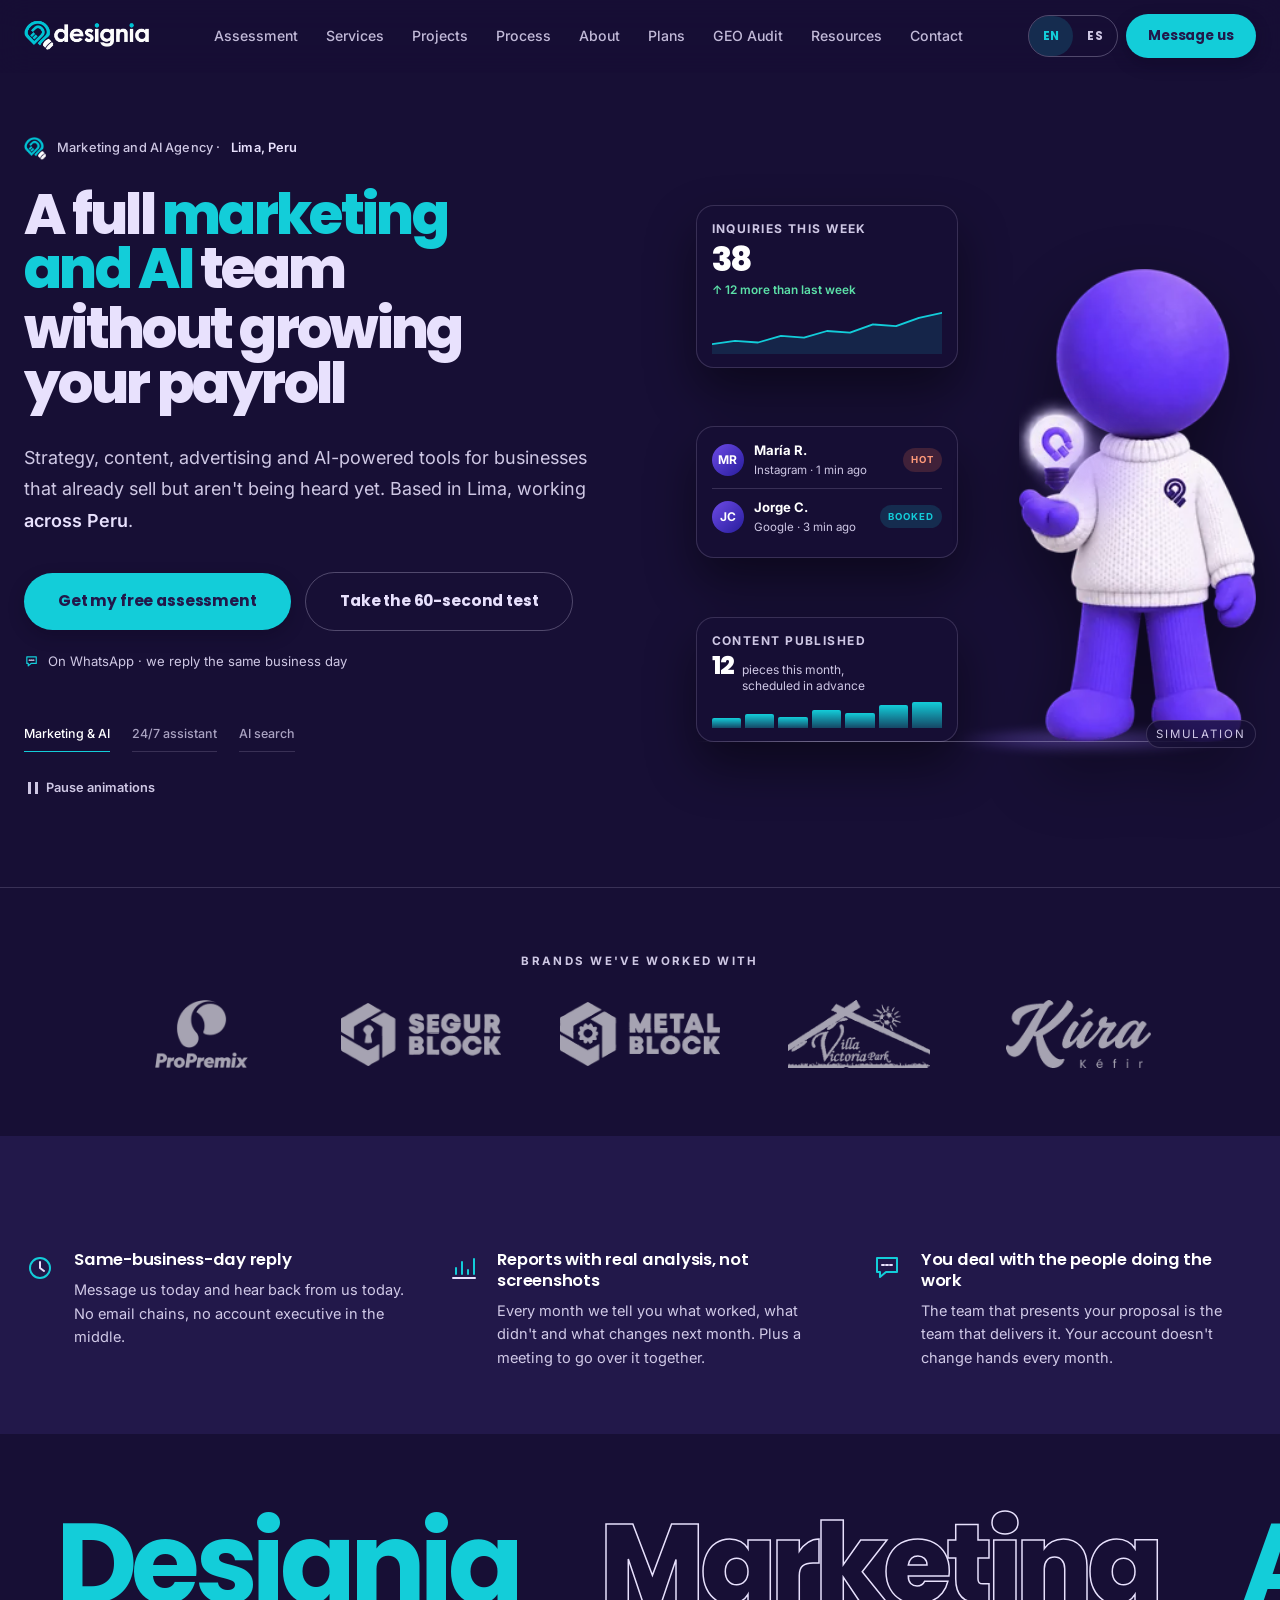
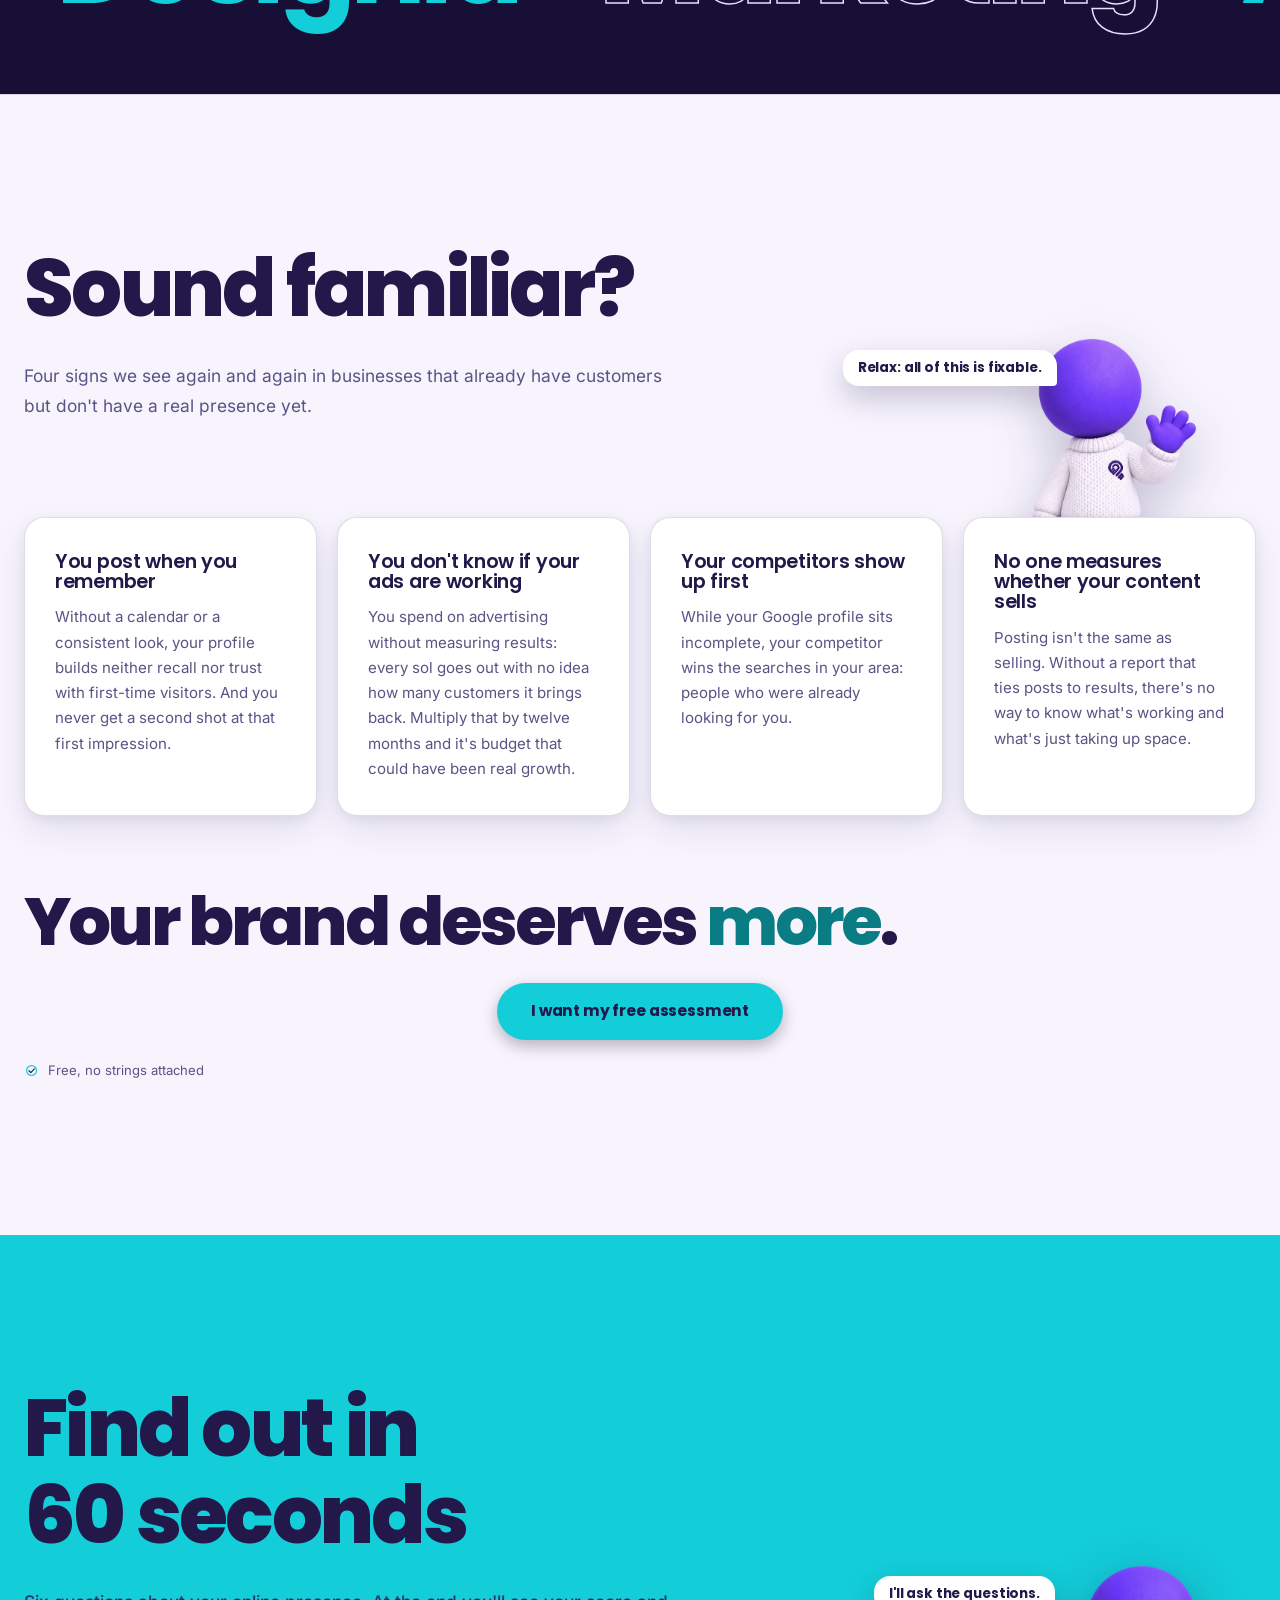
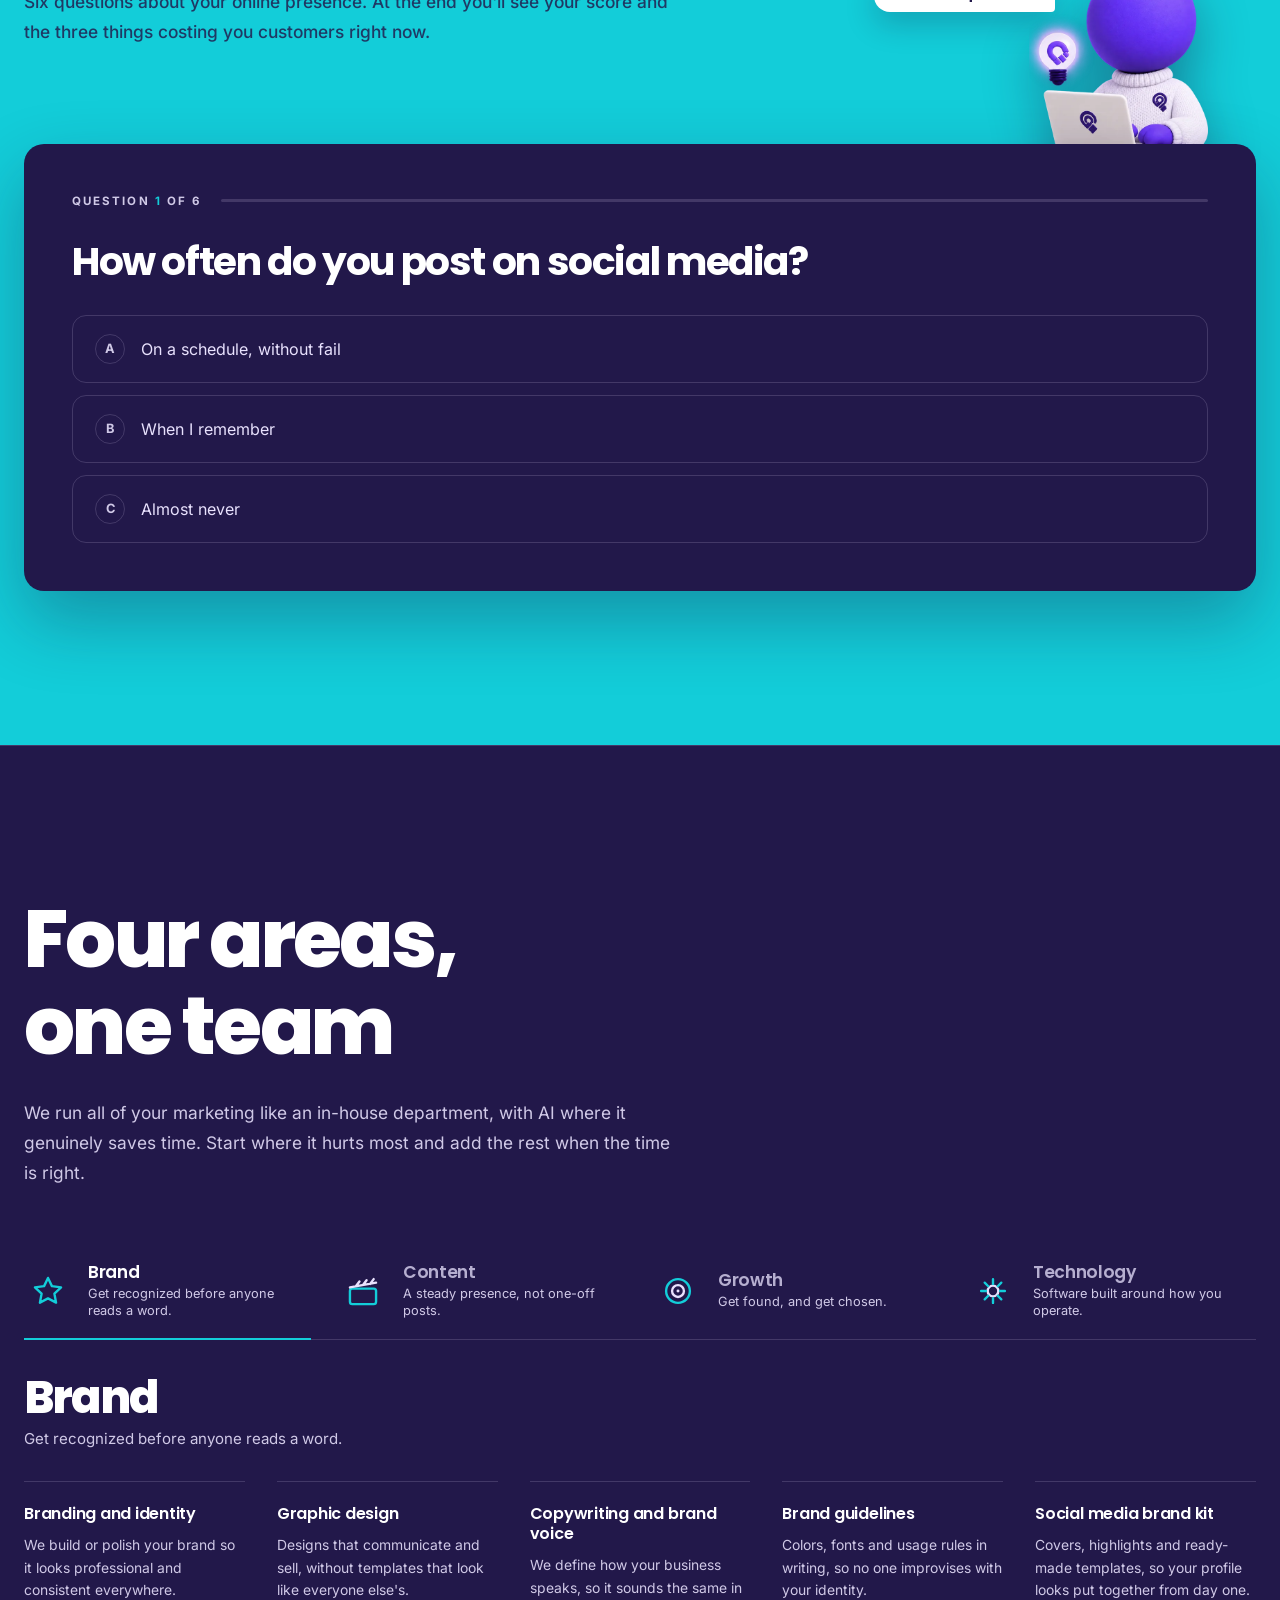
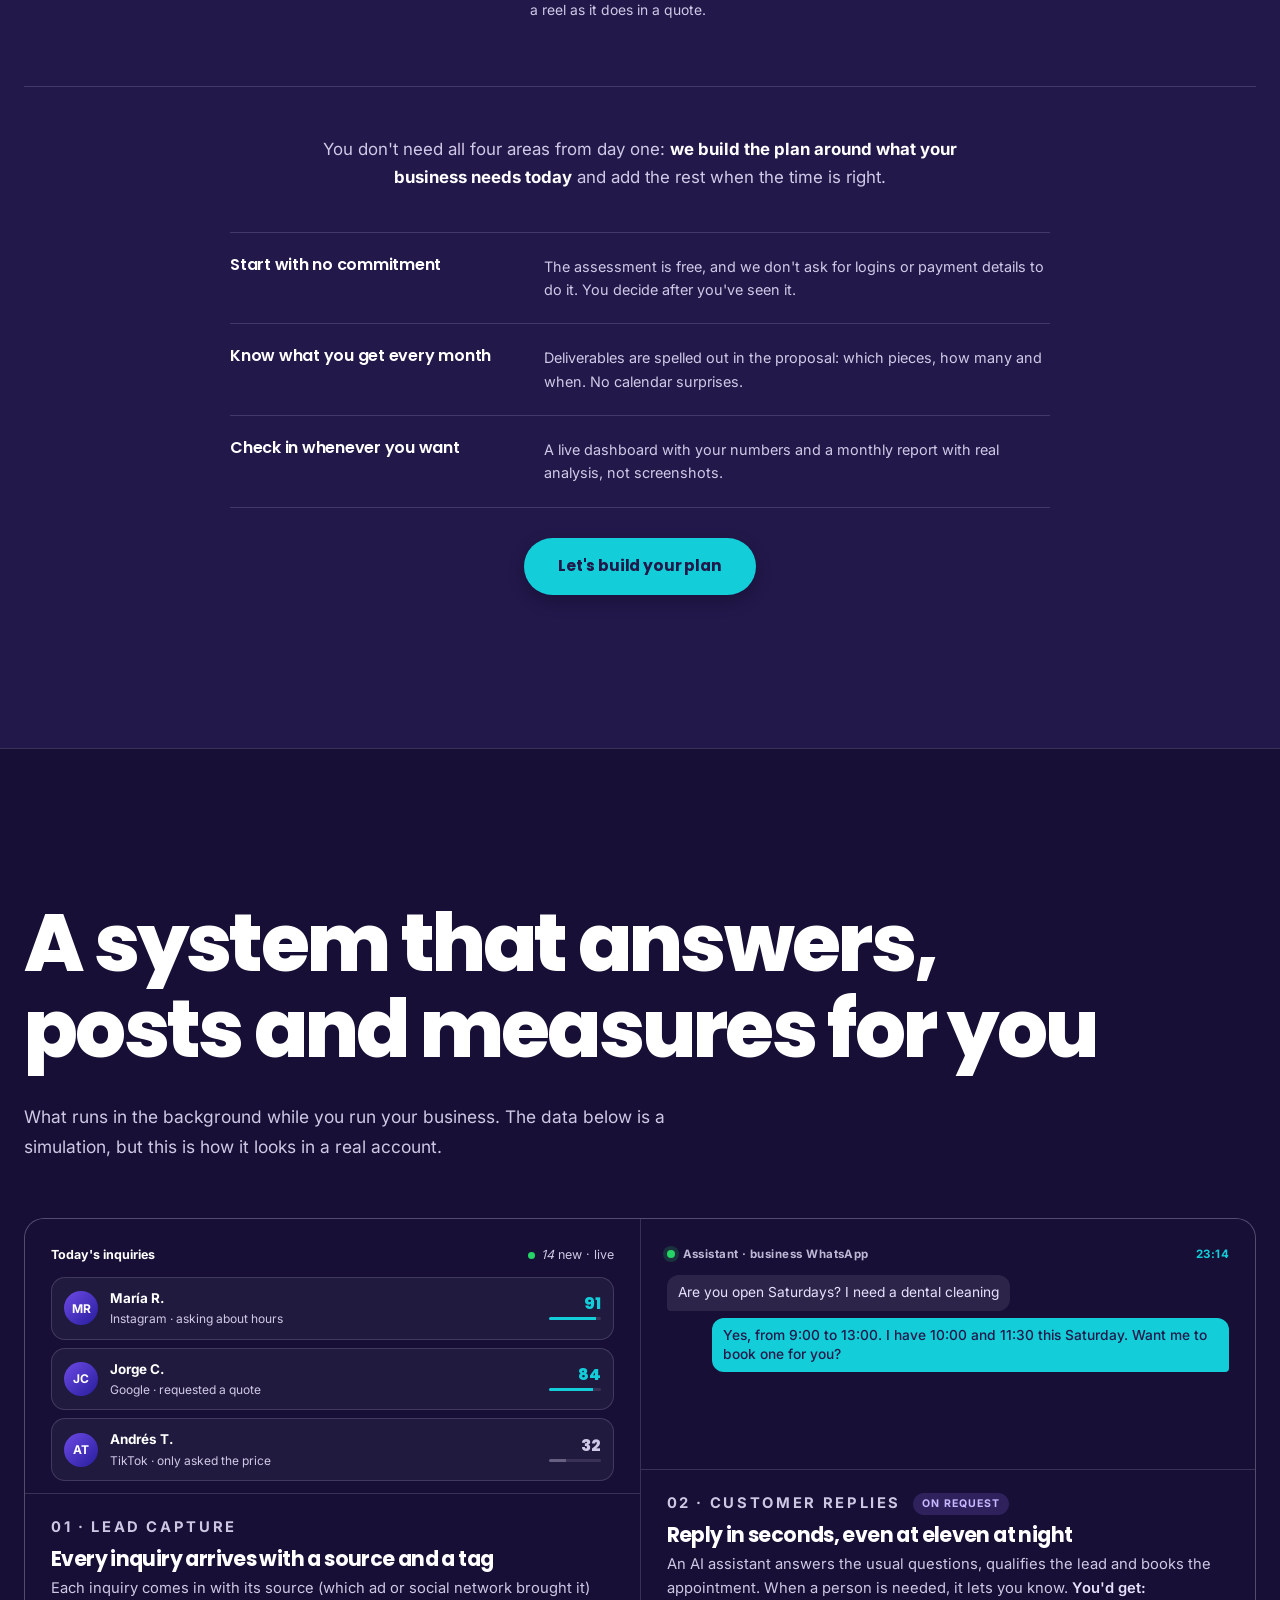
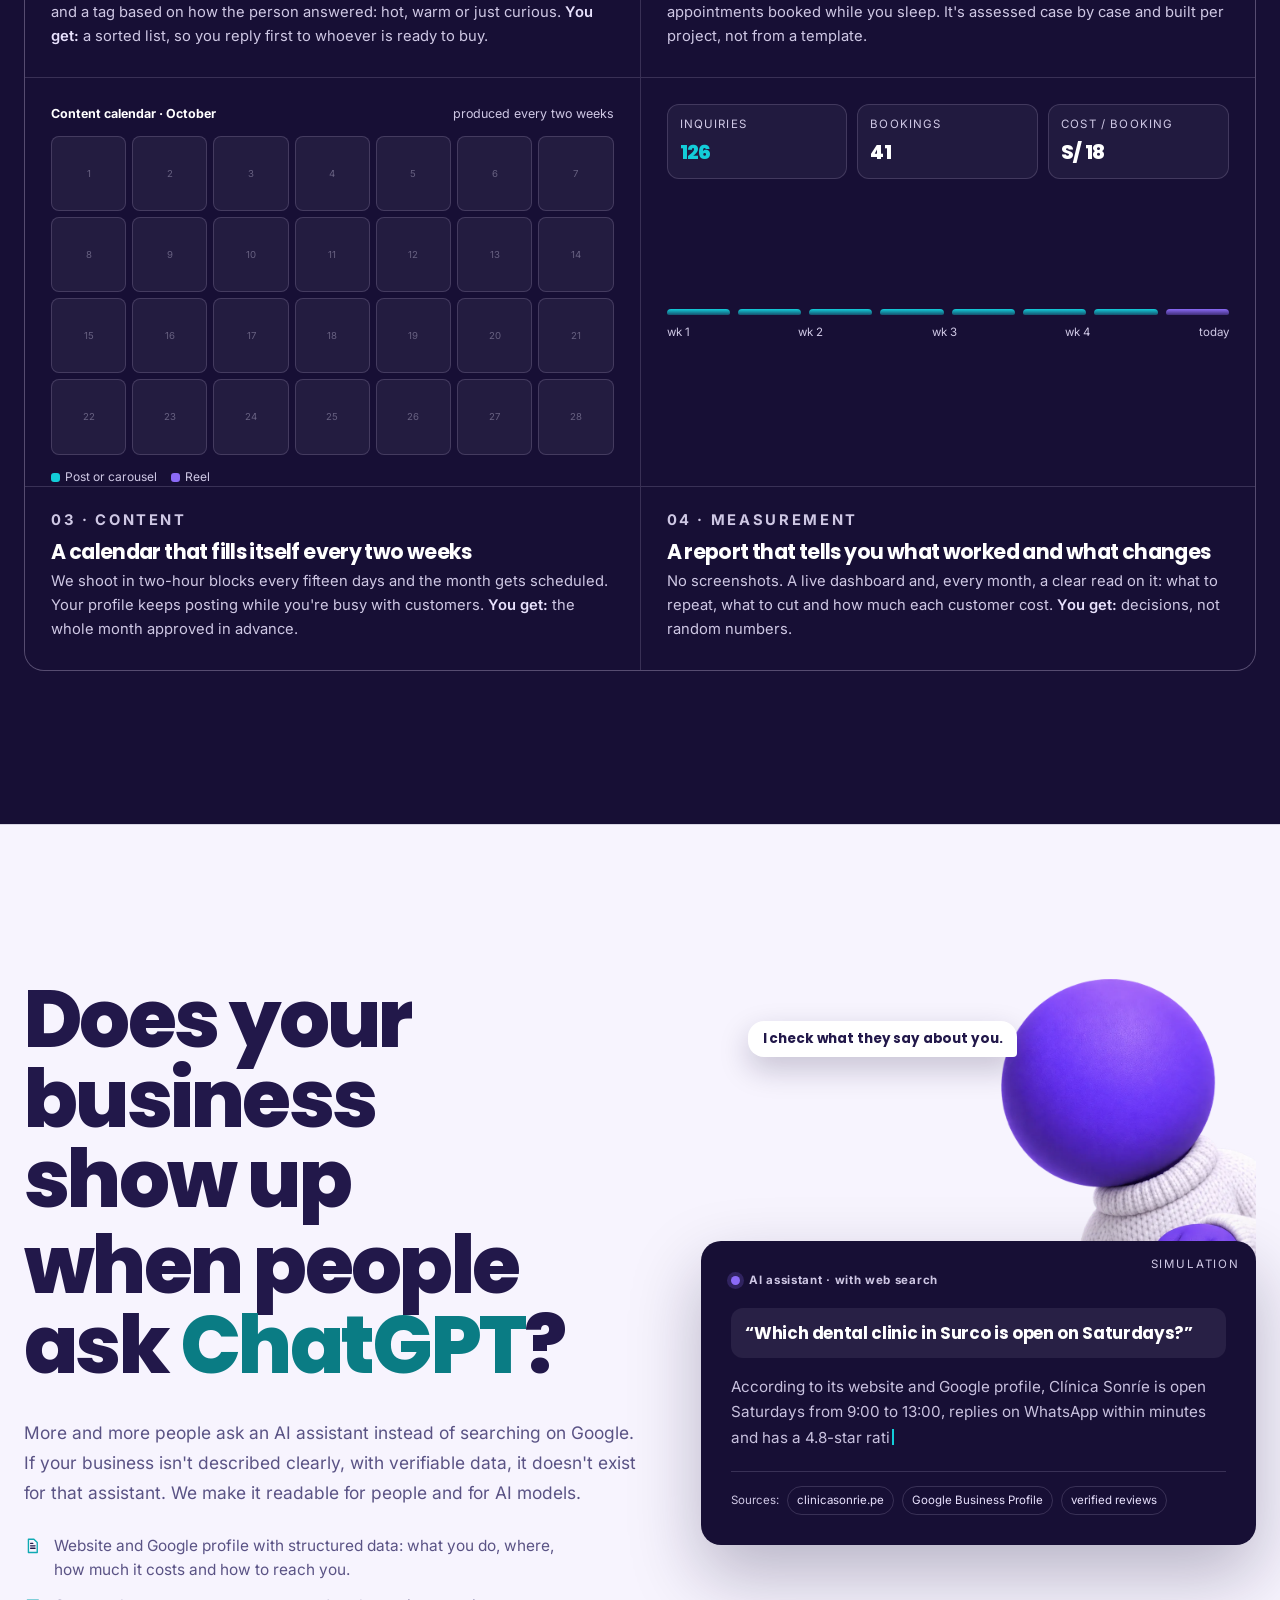
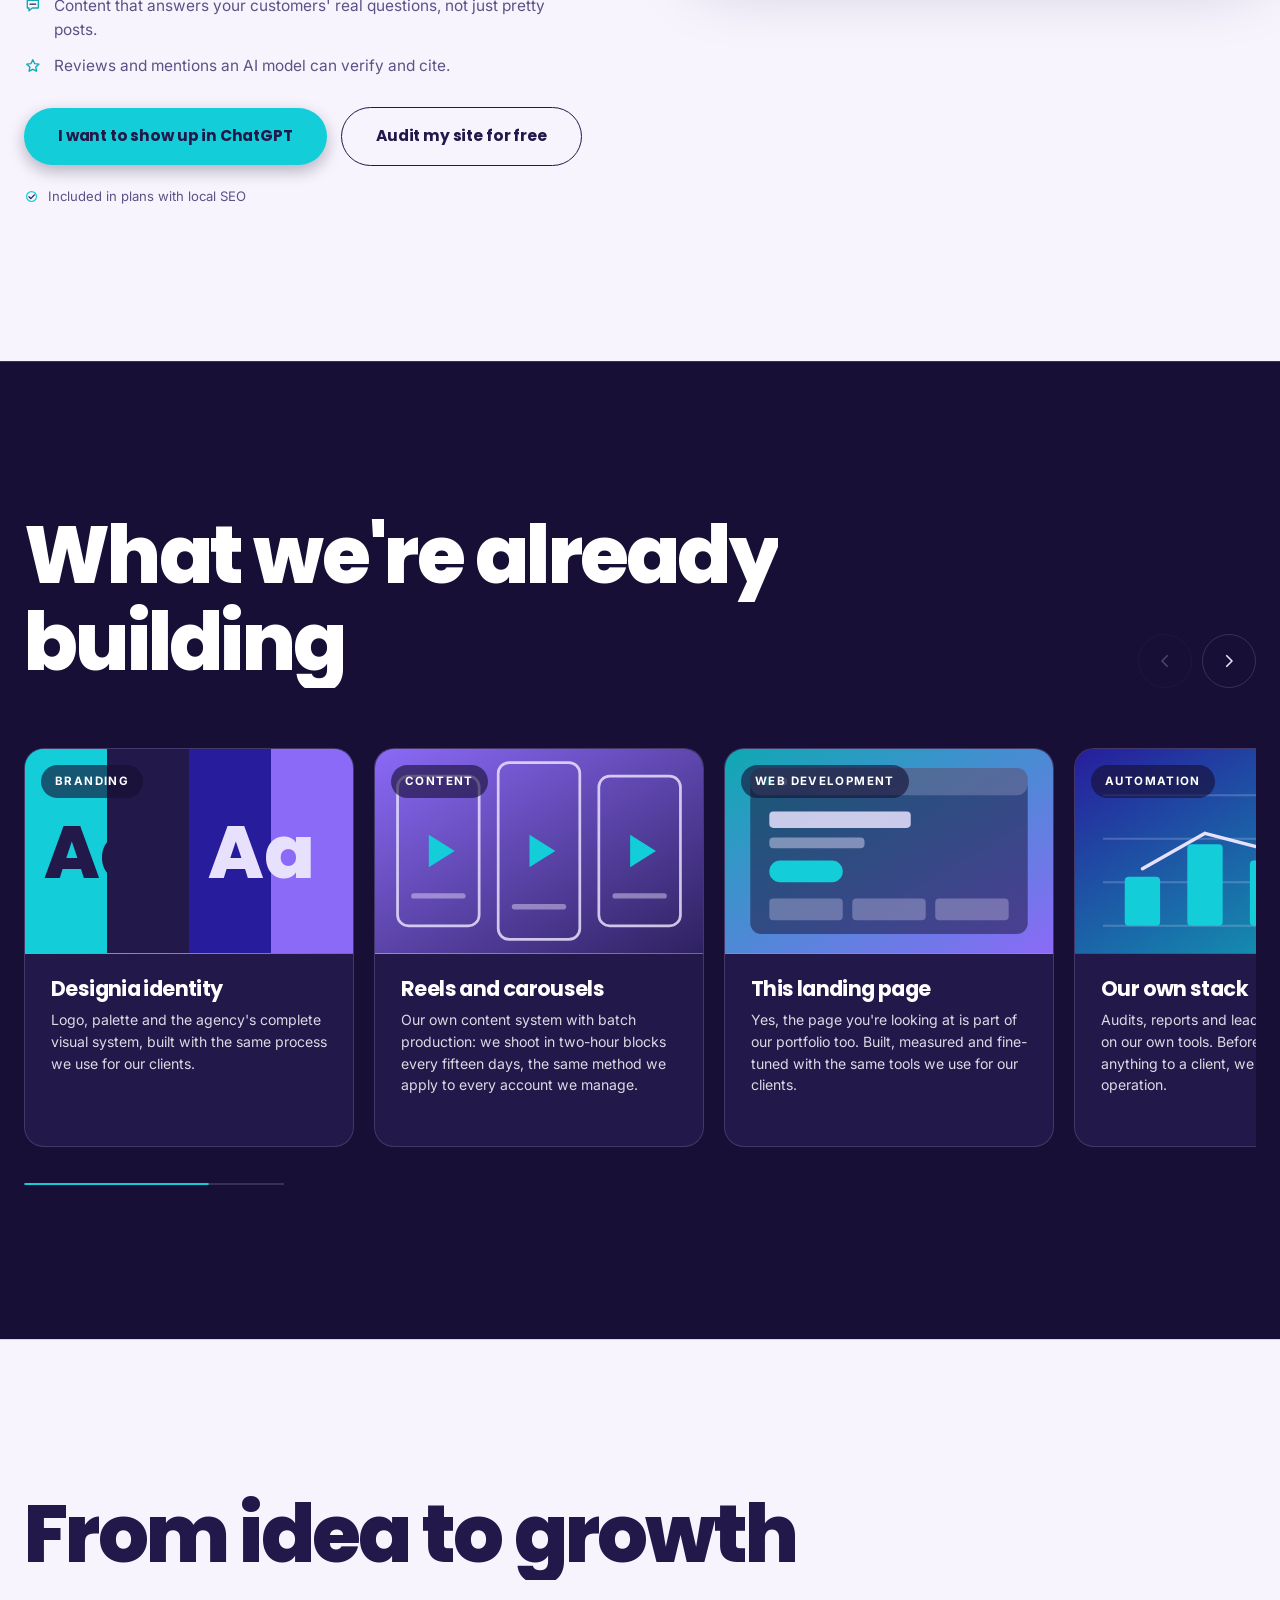
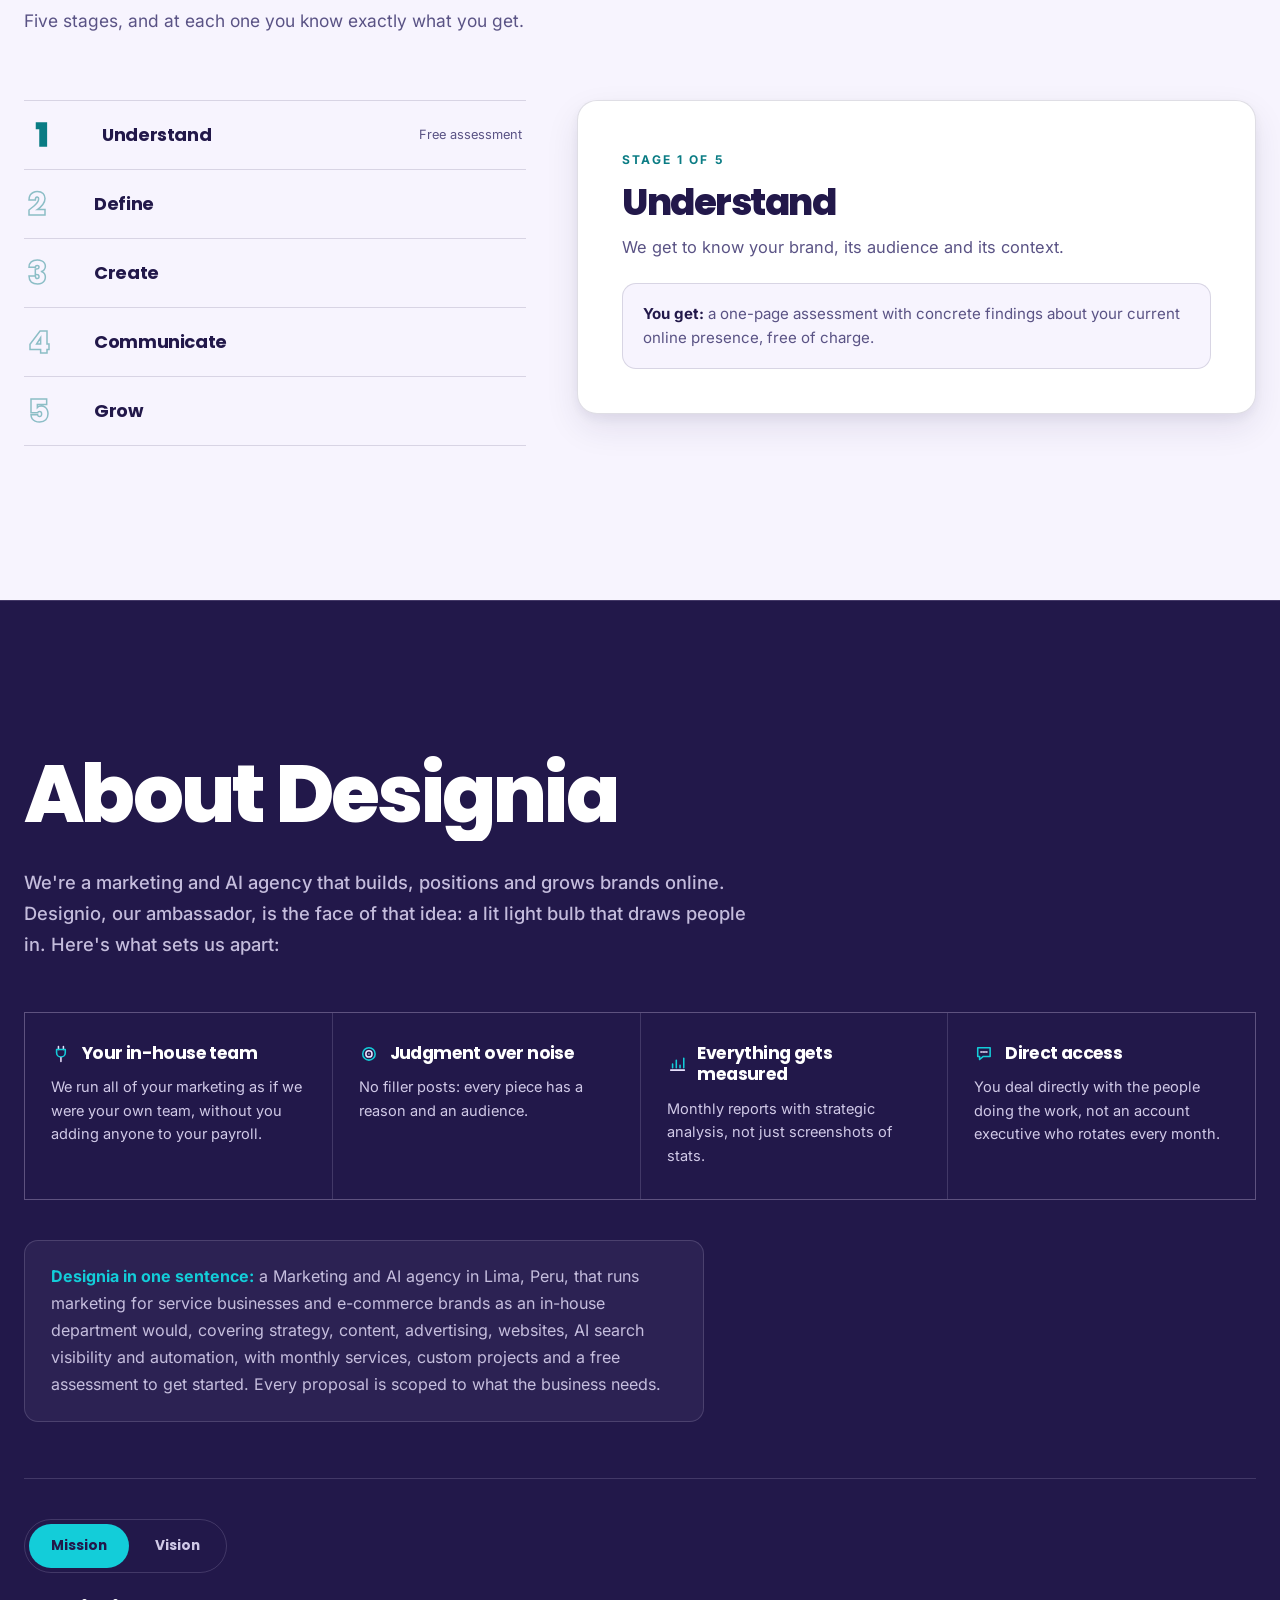
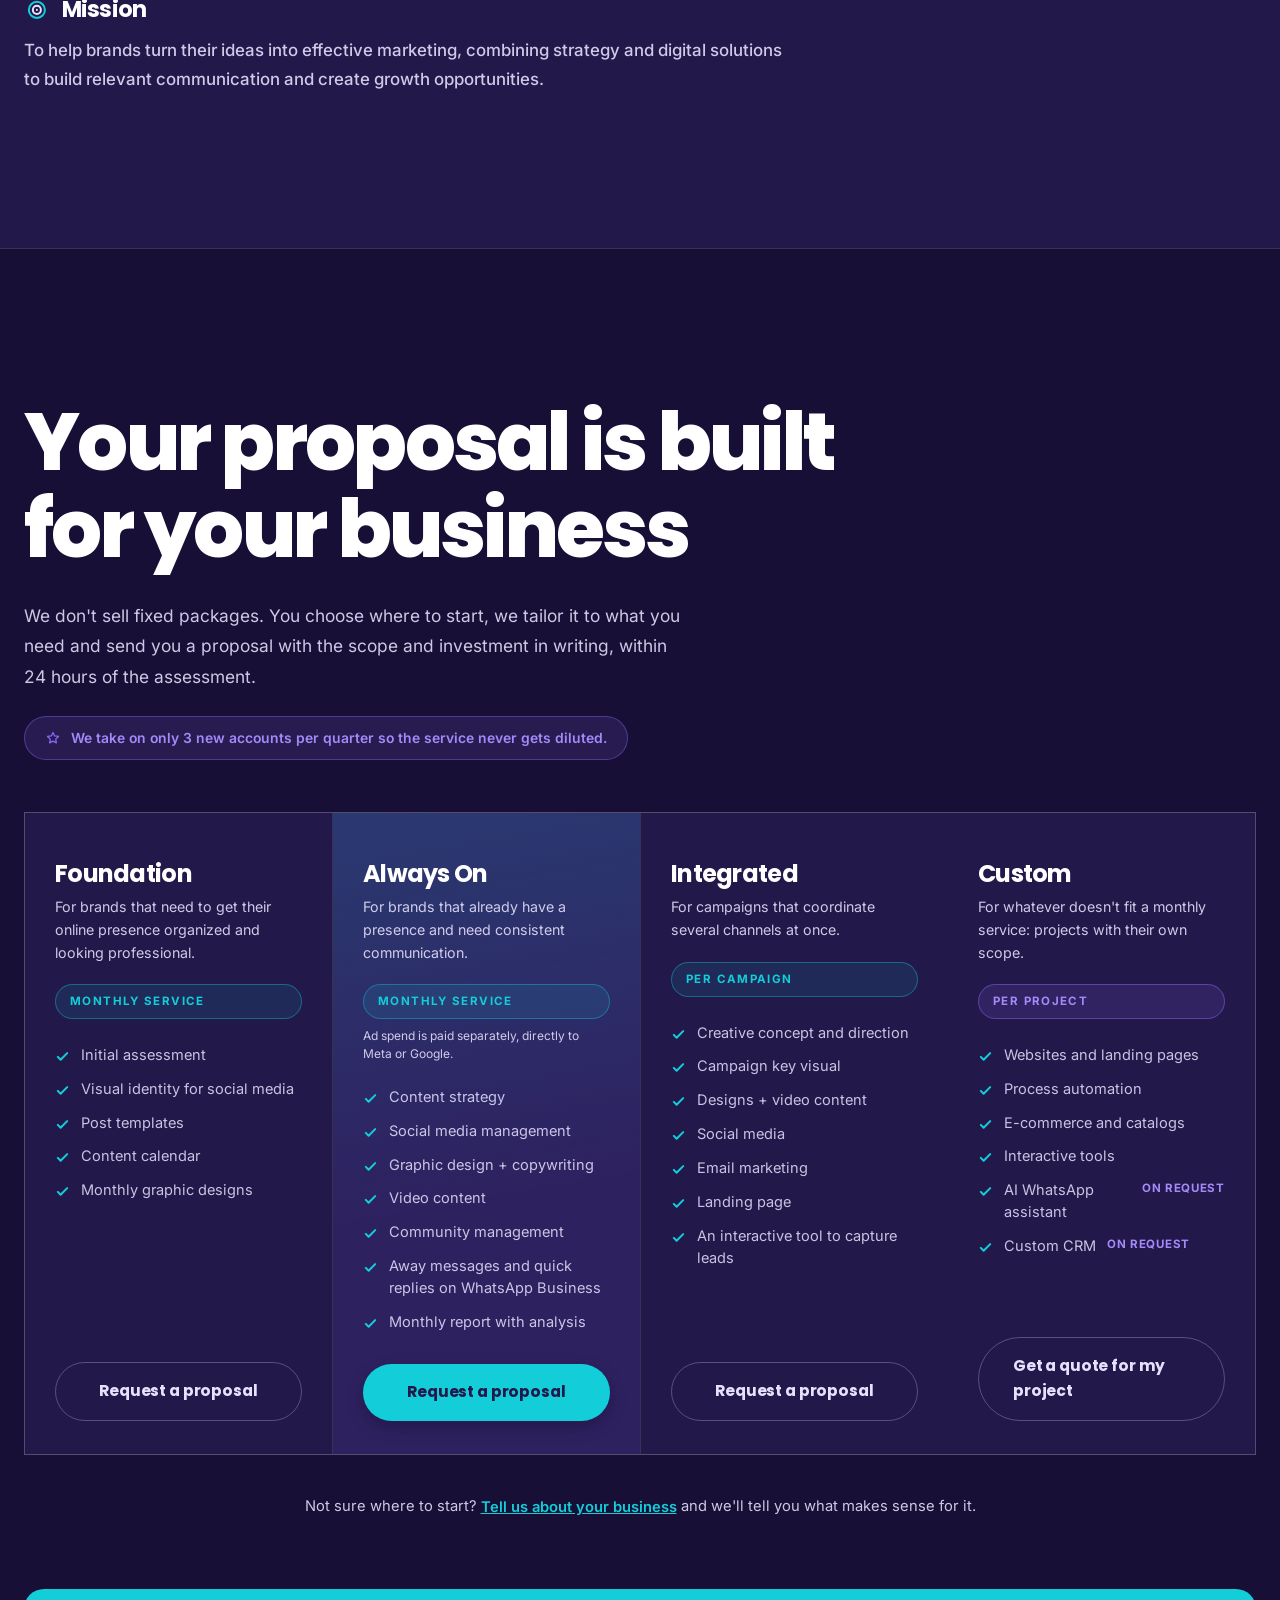
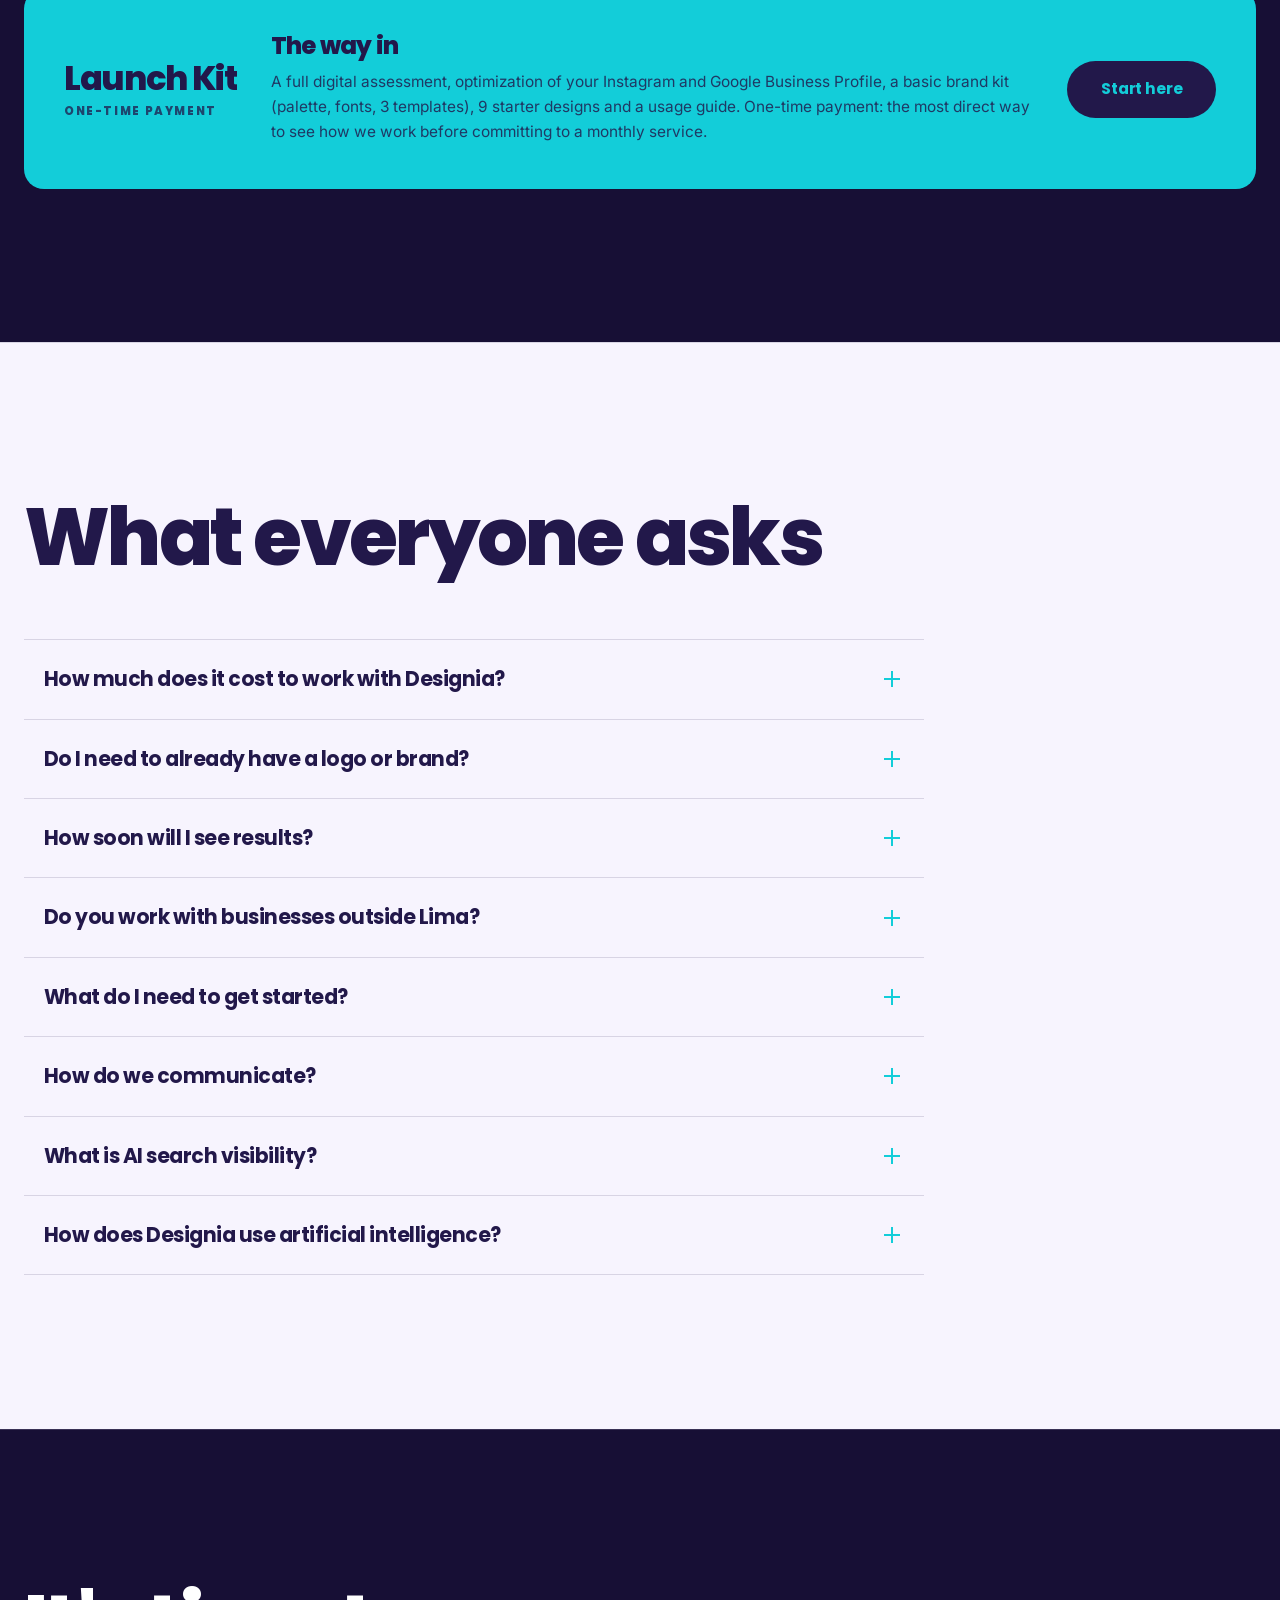
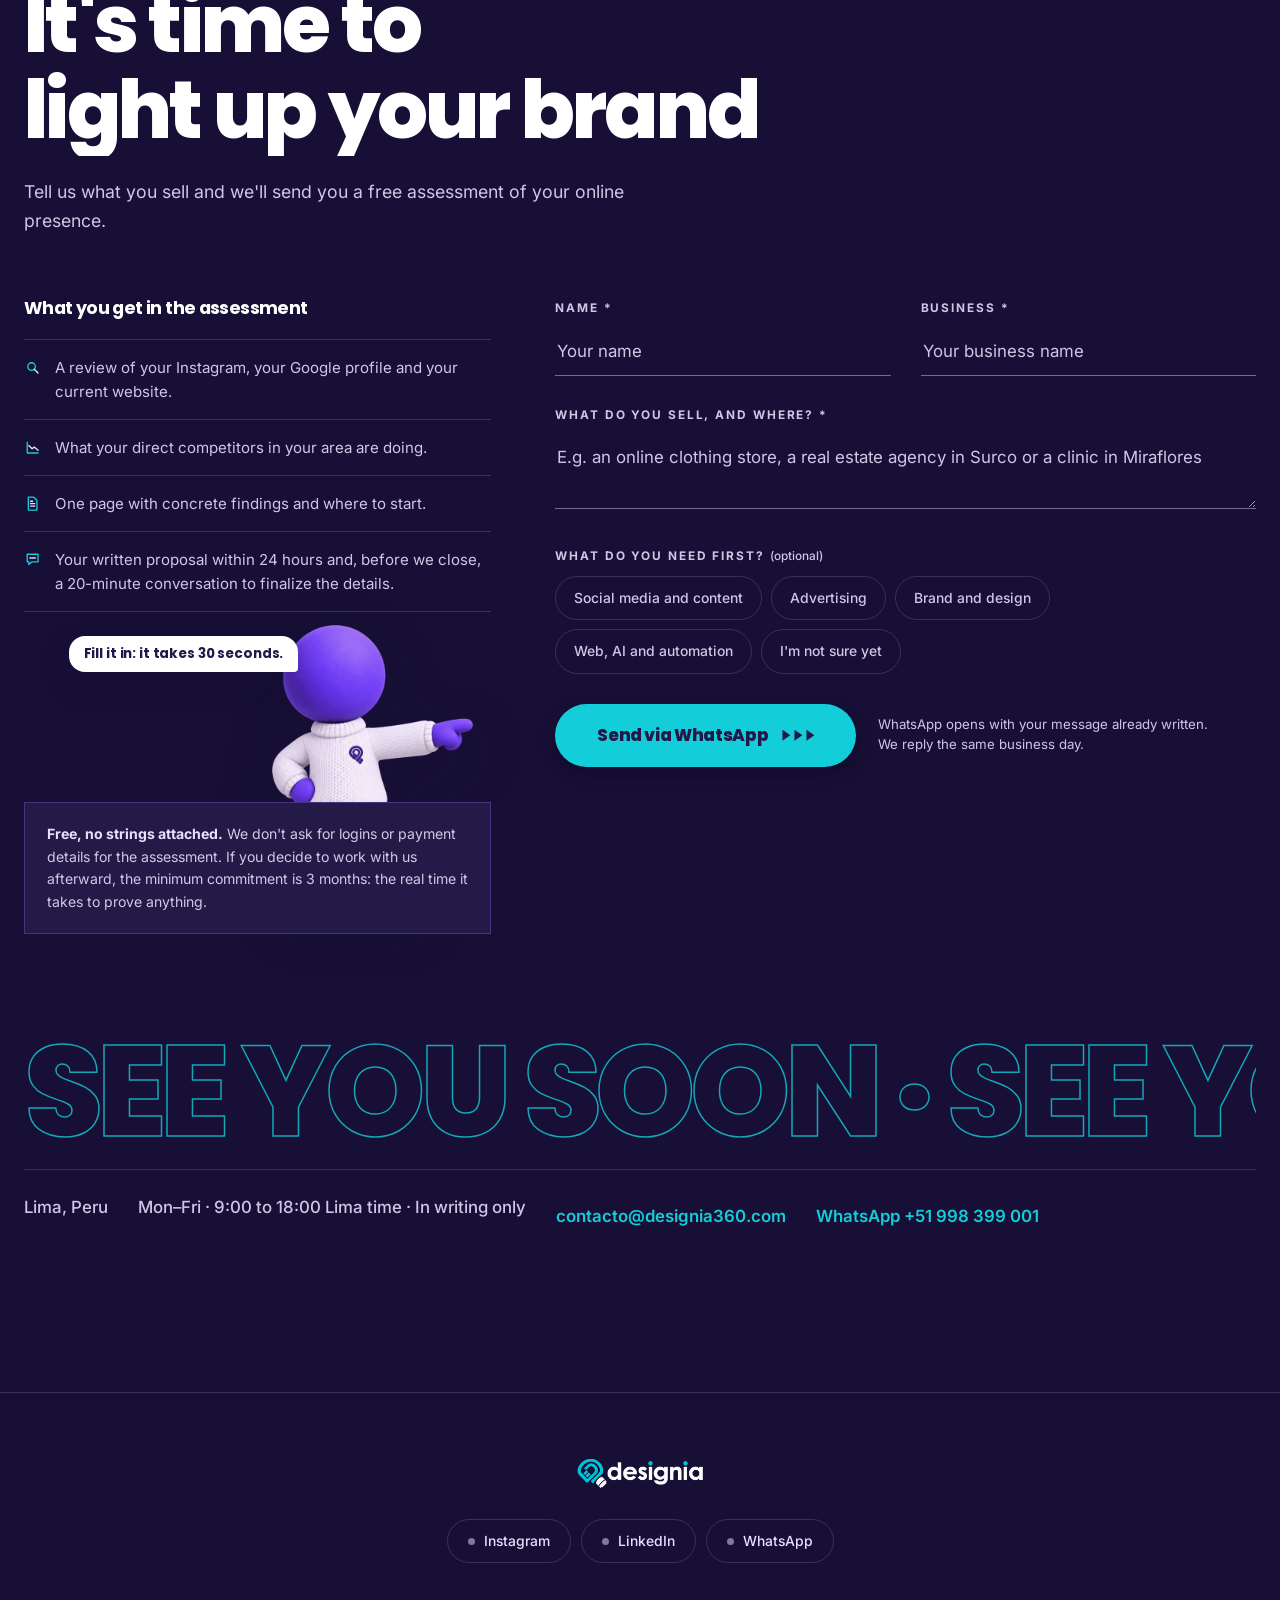
==== commit 4d4722d7: "Prueba 2: capa elegante Co-Authored-By: Claude Opus 5.5 <noreply@anthropic.com>" ====
--- a/index.html
+++ b/index.html
@@ -1246,6 +1246,74 @@
 .lang-sw a:hover,.lang-sw a:focus-visible{color:var(--turq)}
 /* En el teléfono el botón de WhatsApp ya está en la barra fija de abajo: arriba se deja sitio al idioma */
 @media(max-width:420px){.nav-cta>.btn{display:none}}
+
+/* === PRUEBA ELEGANTE (nov-2026): menos capas, turquesa con medida, jerarquía y aire === */
+/* Aire: más espacio entre secciones */
+:root{--sp:clamp(96px,12vw,176px)}
+
+/* Portada: un solo subtítulo; la etiqueta de agencia pasa a texto discreto */
+.hslide .big-rot{display:none}
+.hero-eyebrow{padding:0;background:none;border:0;border-radius:0;margin-bottom:28px;
+  font-size:.8rem;font-weight:500;letter-spacing:.01em;color:rgba(232,225,253,.88)}
+.hero-eyebrow b{color:var(--lavanda);font-weight:600}
+.hero-eyebrow .mark{width:22px;height:auto}
+.hero .lead{margin:26px 0 36px;font-size:1.12rem;line-height:1.75}
+.btn-ghost{border-width:1px;border-color:rgba(232,225,253,.28)}
+.cta-nota{flex-basis:100%;margin-top:6px;font-size:.82rem;font-weight:400}
+
+
+/* Pestañas de la portada: texto con una línea de progreso, no píldoras rellenas */
+.hero-tabs{gap:22px;margin-top:40px}
+.hdot,.hdot:hover{min-height:44px;padding:10px 0;border:0;border-radius:0;background:none;
+  color:rgba(232,225,253,.7);font-weight:500}
+.hdot:hover{color:var(--lavanda)}
+.hdot.is-on{background:none;color:var(--blanco)}
+.hdot::after{content:"";position:absolute;left:0;right:0;bottom:4px;height:1px;background:var(--hilo)}
+.hdot i{bottom:4px;height:1px;background:var(--turq);opacity:1;z-index:1}
+
+/* Turquesa solo para la acción y un resaltado: los títulos menores van en blanco */
+.prueba strong,.serv-pie strong{color:var(--blanco)}
+.pill .dot{background:rgba(232,225,253,.5)}
+
+/* Jerarquía: titulares en 800, todo lo demás más liviano */
+.card h3,.serv-card h4,.prueba strong,.promesa strong{font-weight:600;letter-spacing:-.015em}
+.sec-lead{line-height:1.75}
+
+/* Servicios: sin cuadrícula de tabla, columnas separadas por espacio y una línea fina arriba */
+.serv-grid{gap:36px 32px;background:none;border:0}
+.serv-card{background:none;padding:22px 0 0;border-top:1px solid var(--hilo);overflow:visible}
+.serv-card::before{display:none}
+.serv-card:hover{background:none}
+.serv-nuevo,.serv-consulta{position:static;display:inline-block;margin-bottom:12px}
+
+/* Tarjetas oscuras: superficie tonal, sin borde turquesa ni salto al pasar el mouse */
+.card{border-color:rgba(232,225,253,.08);background:rgba(232,225,253,.045)}
+.card::before,.card::after{display:none}
+.card:hover{transform:none;background:rgba(232,225,253,.065);border-color:rgba(232,225,253,.14)}
+
+/* Movimiento: menos y más lento */
+.btn-primary::after{display:none}
+.btn-primary:hover,.btn-ghost:hover,.btn-line:hover,.pill:hover{transform:translateY(-1px)}
+.cinta-gigante .track{animation-duration:90s}
+.cursor-dot,.cursor-ring{display:none!important}
+@media(hover:hover) and (pointer:fine){
+  body.cursor-on,body.cursor-on a,body.cursor-on button,body.cursor-on .faq-q,
+  body.cursor-on .card,body.cursor-on .plan,body.cursor-on .work{cursor:auto}
+  body.cursor-on a,body.cursor-on button,body.cursor-on .faq-q{cursor:pointer}
+}
+/* Ajustes tras ver las capturas */
+.social-lab,.social-row{display:none}
+.card h3{margin-top:0}
+.pilar-num,.pilar-head .ico-tile{display:none}
+.pilar-tabs{gap:0 28px;background:none;border:0;border-bottom:1px solid var(--hilo)}
+.ptab,.ptab:hover,.ptab.is-on{background:none;padding:18px 0 20px}
+.ptab .ico-tile,.pilar-head .ico-tile{background:none;border-color:transparent}
+.ptab.is-on .ico-tile{background:none;border-color:transparent}
+.ptab.is-on .ico-tile .ic{--t1:var(--turq);--t2:var(--turq)}
+.ptab b{font-weight:600;color:rgba(232,225,253,.75)}
+.ptab.is-on b{color:var(--blanco)}
+.ptab.is-on::after{height:2px;bottom:-1px}
+@media(max-width:760px){.hero .lead{font-size:1.02rem;margin:20px 0 30px}.hero-tabs{margin-top:20px}}
 </style>
 </head>
 <body>
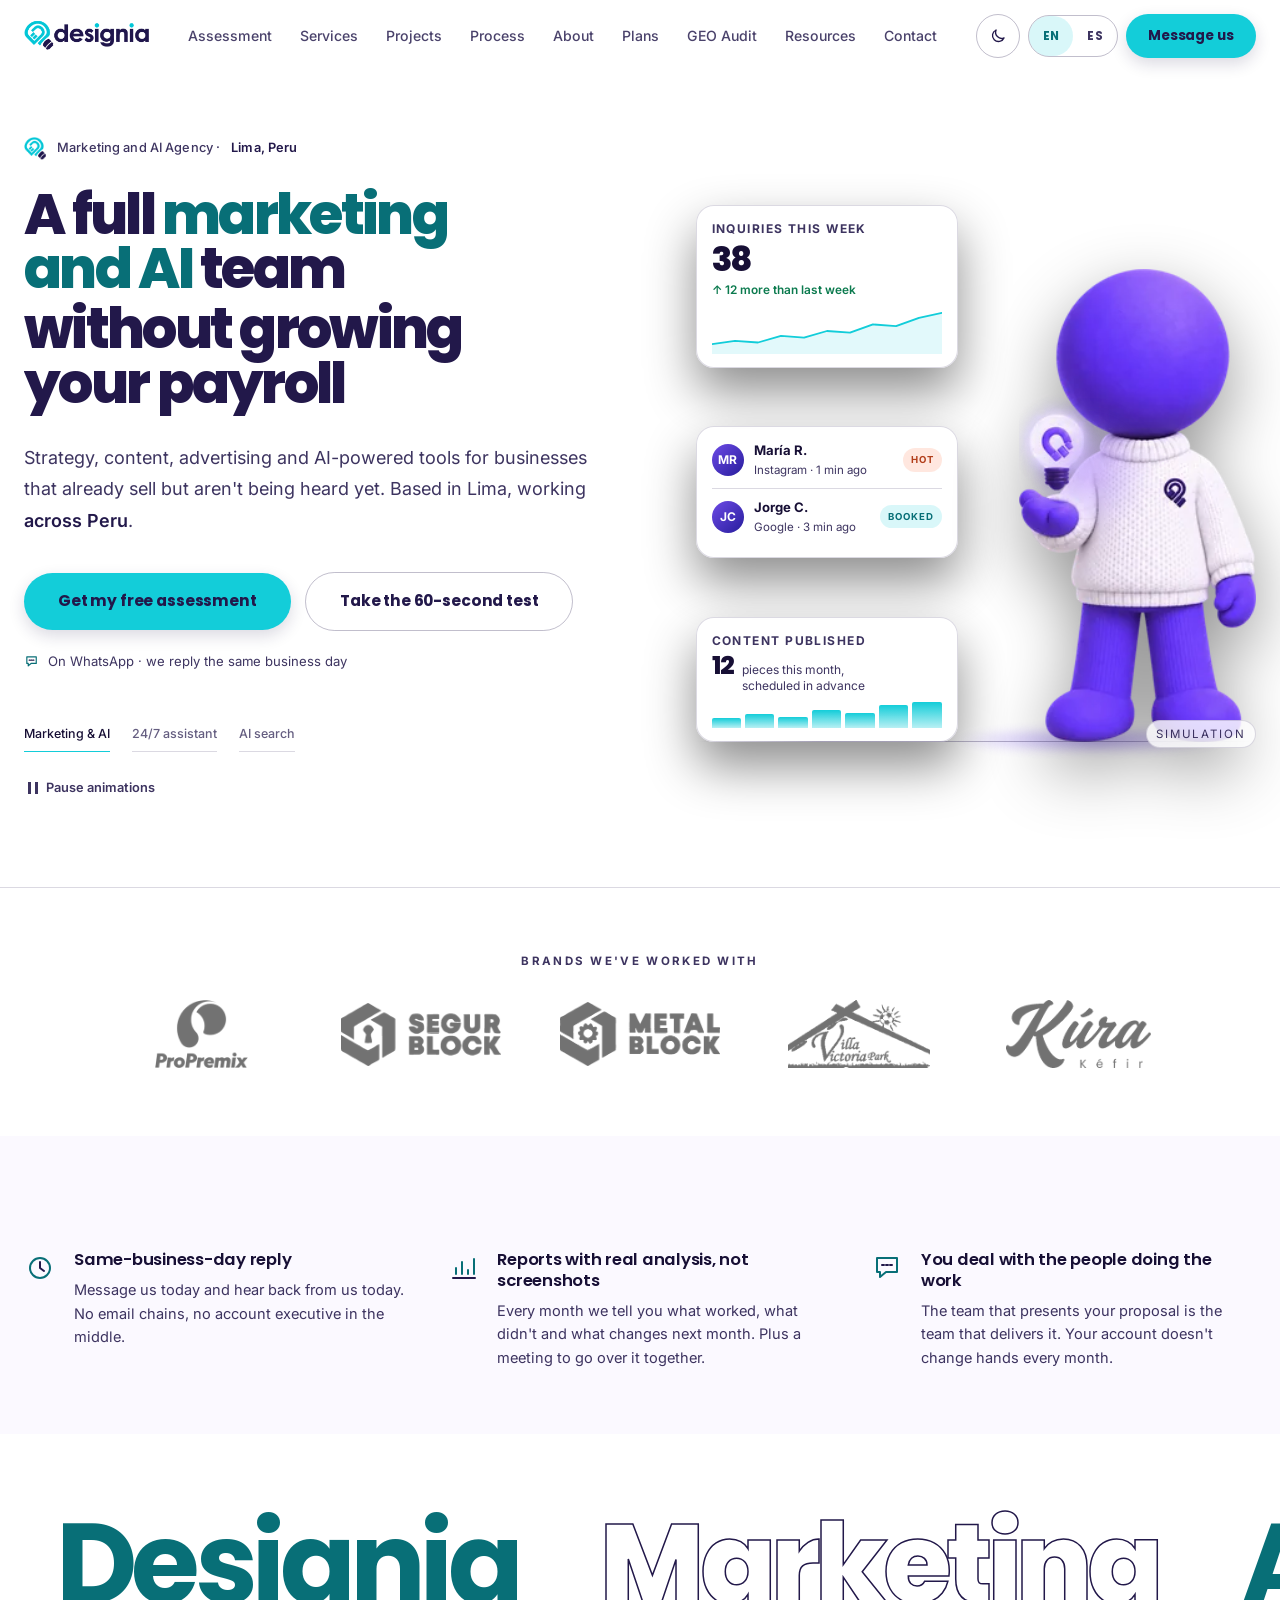
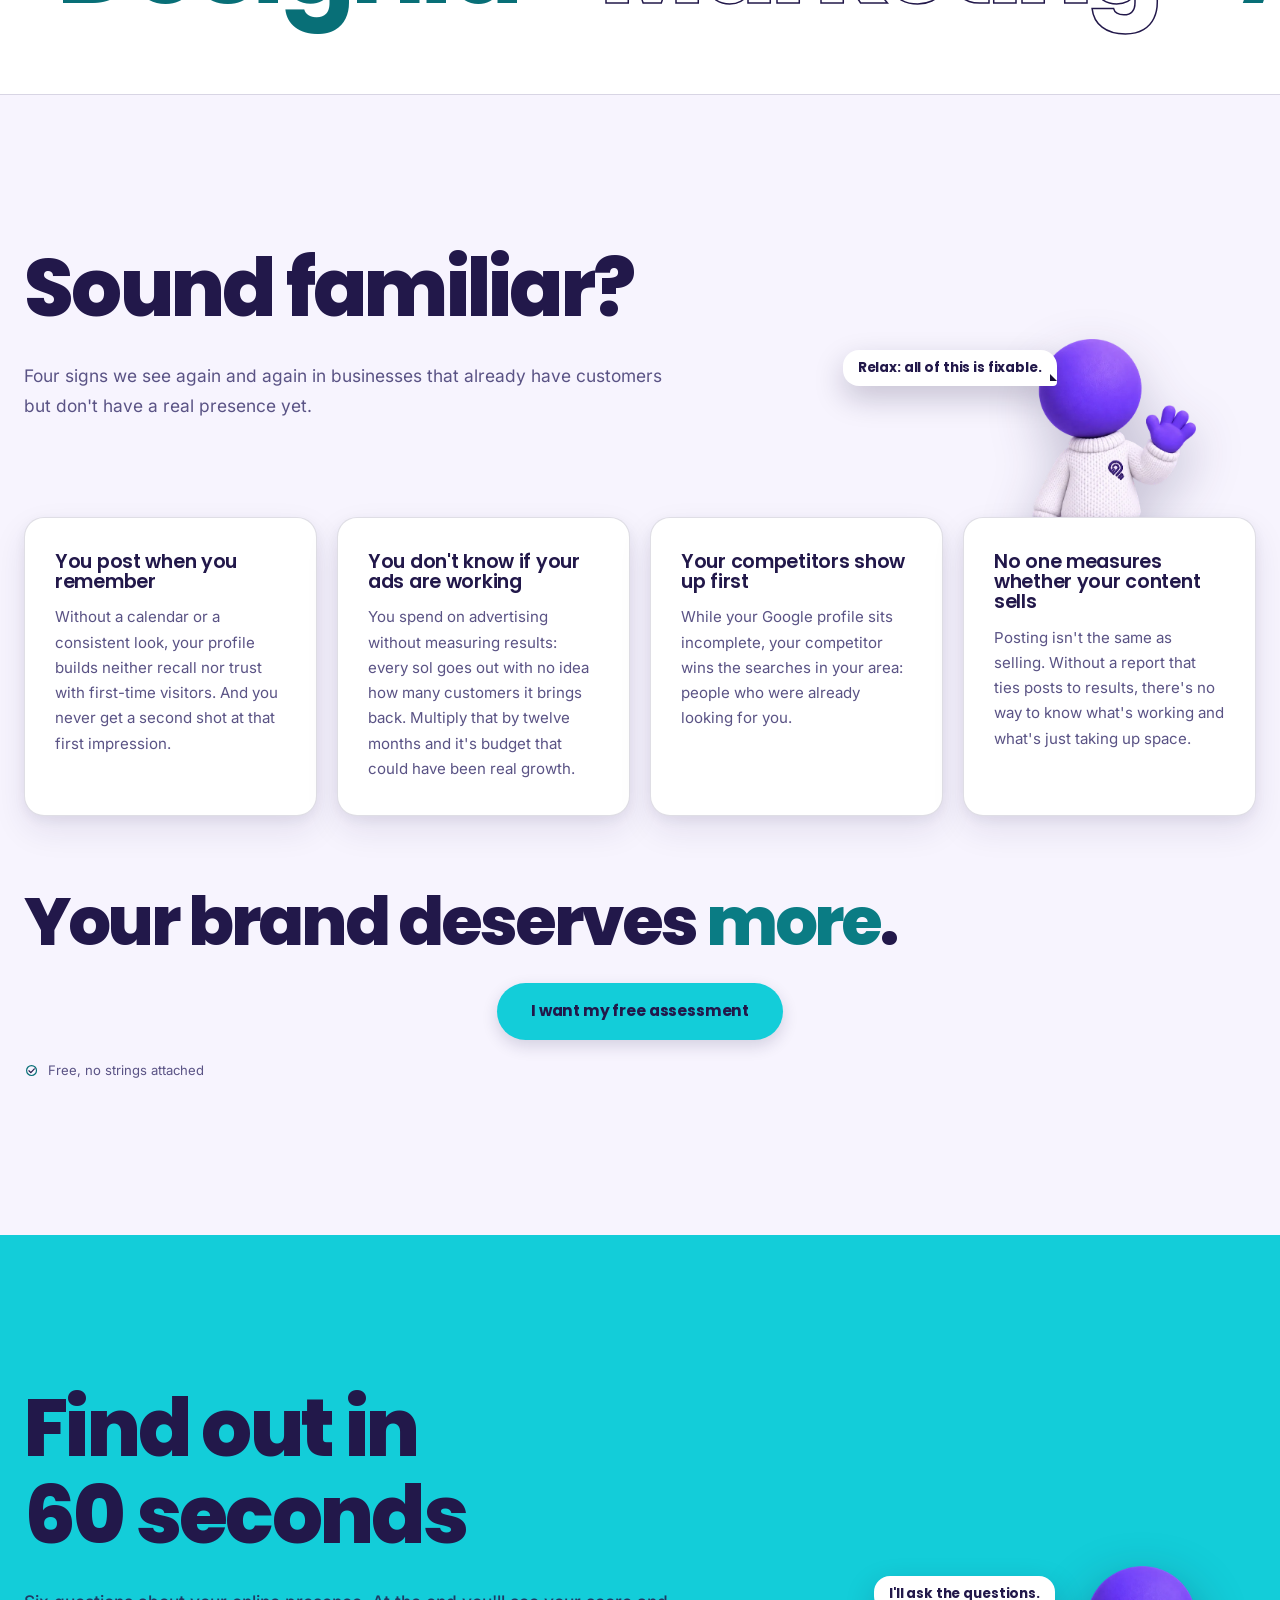
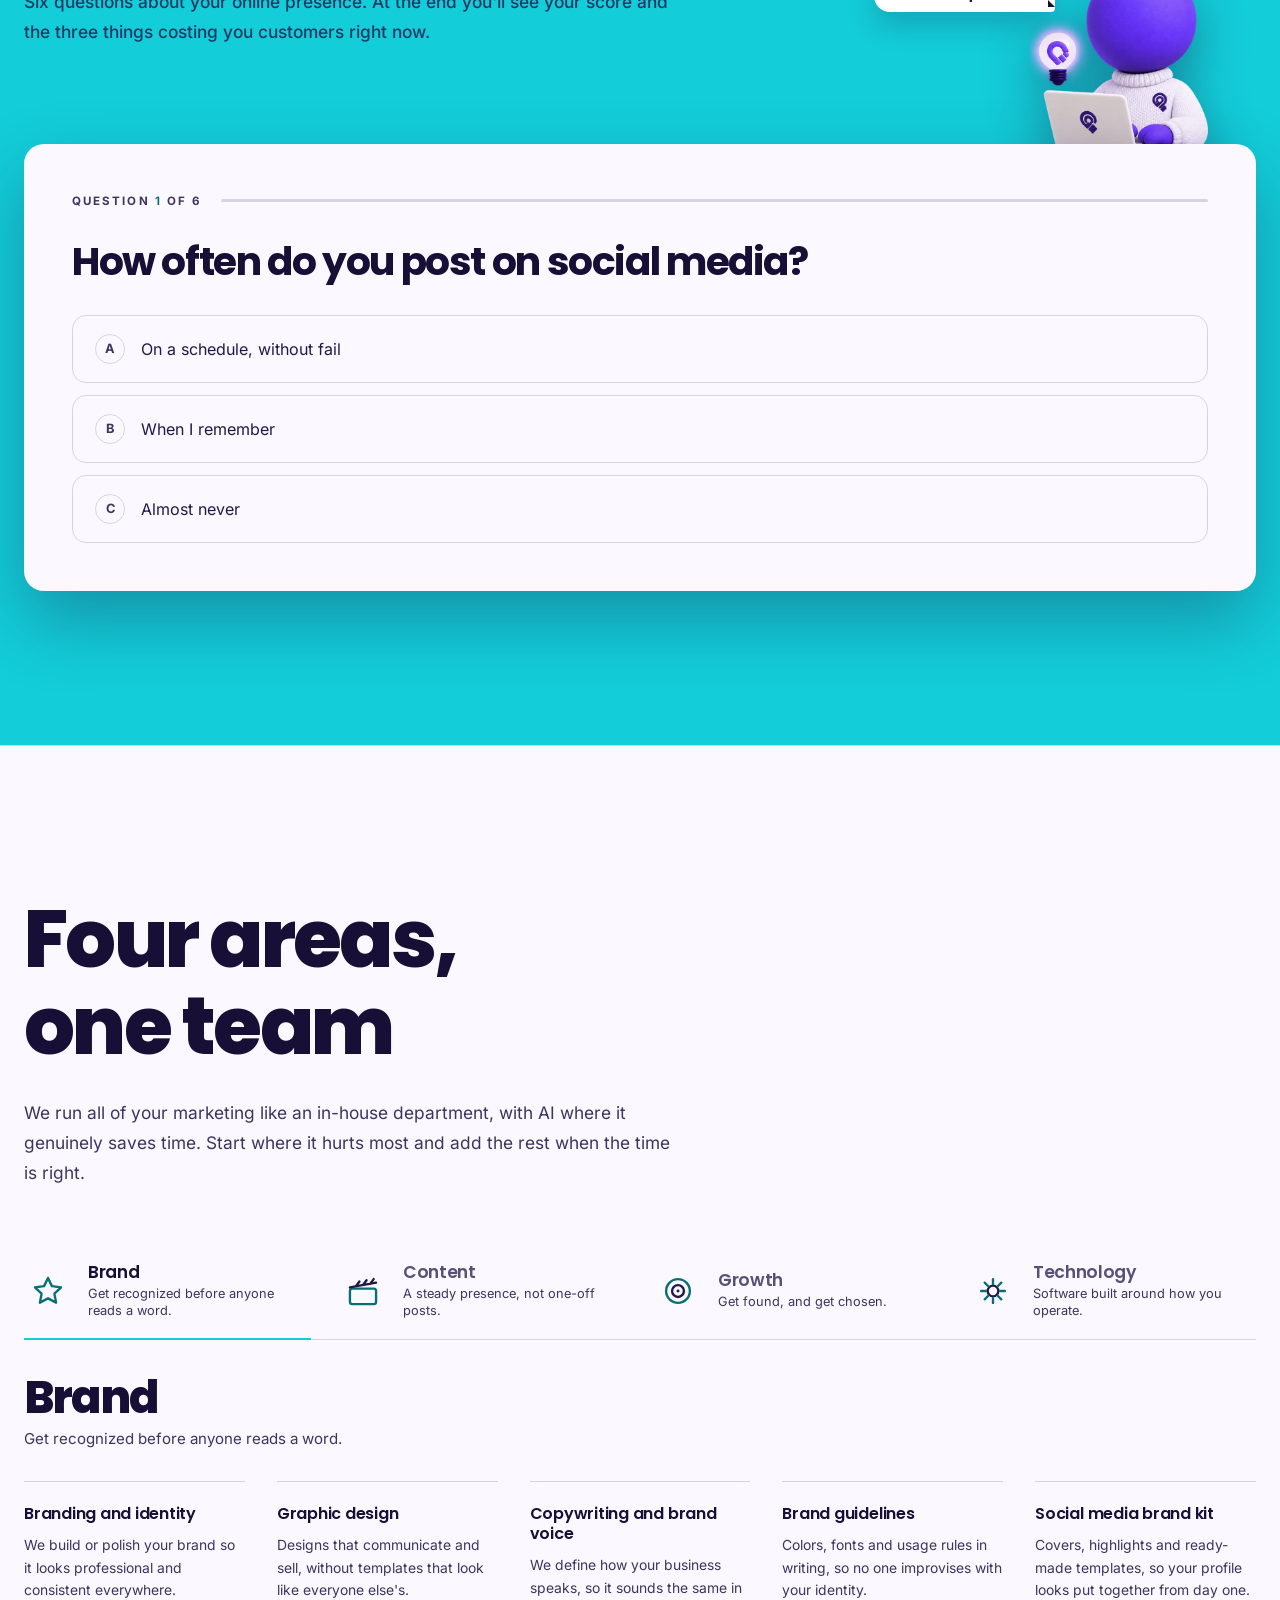
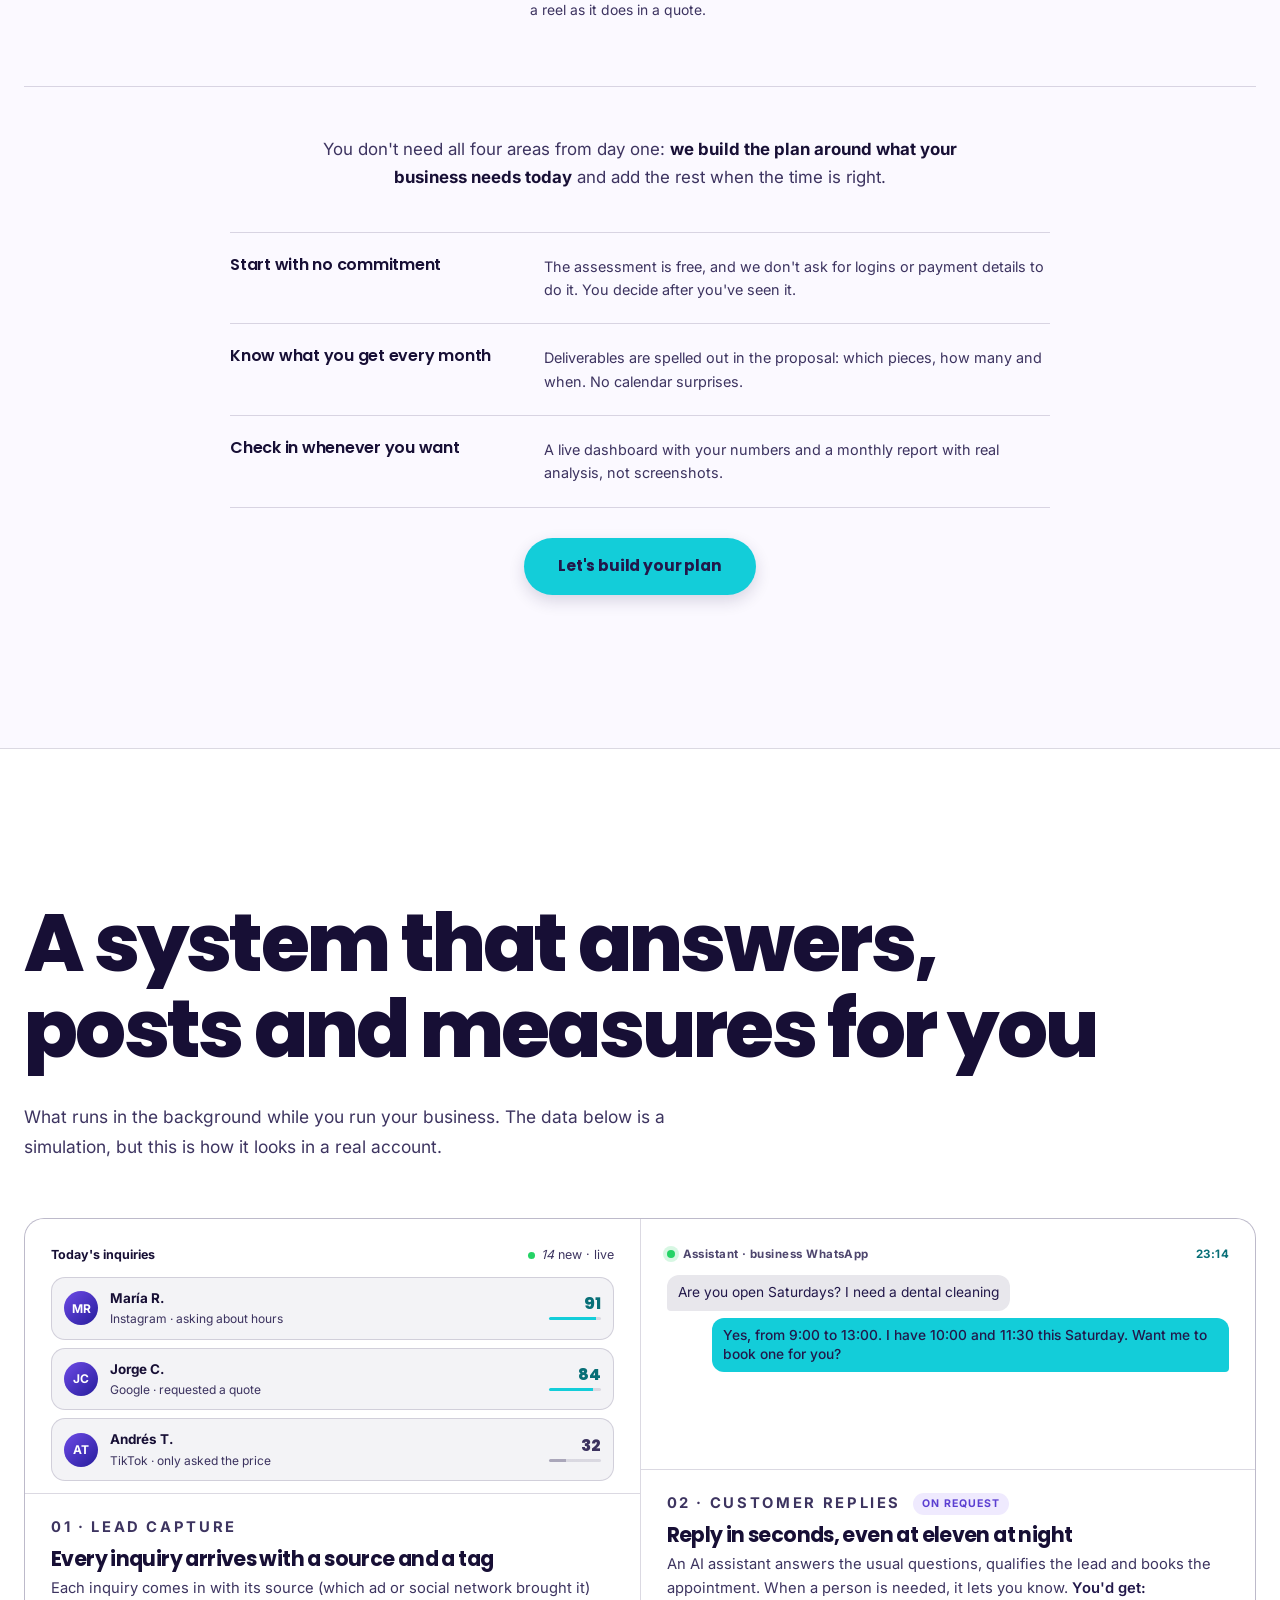
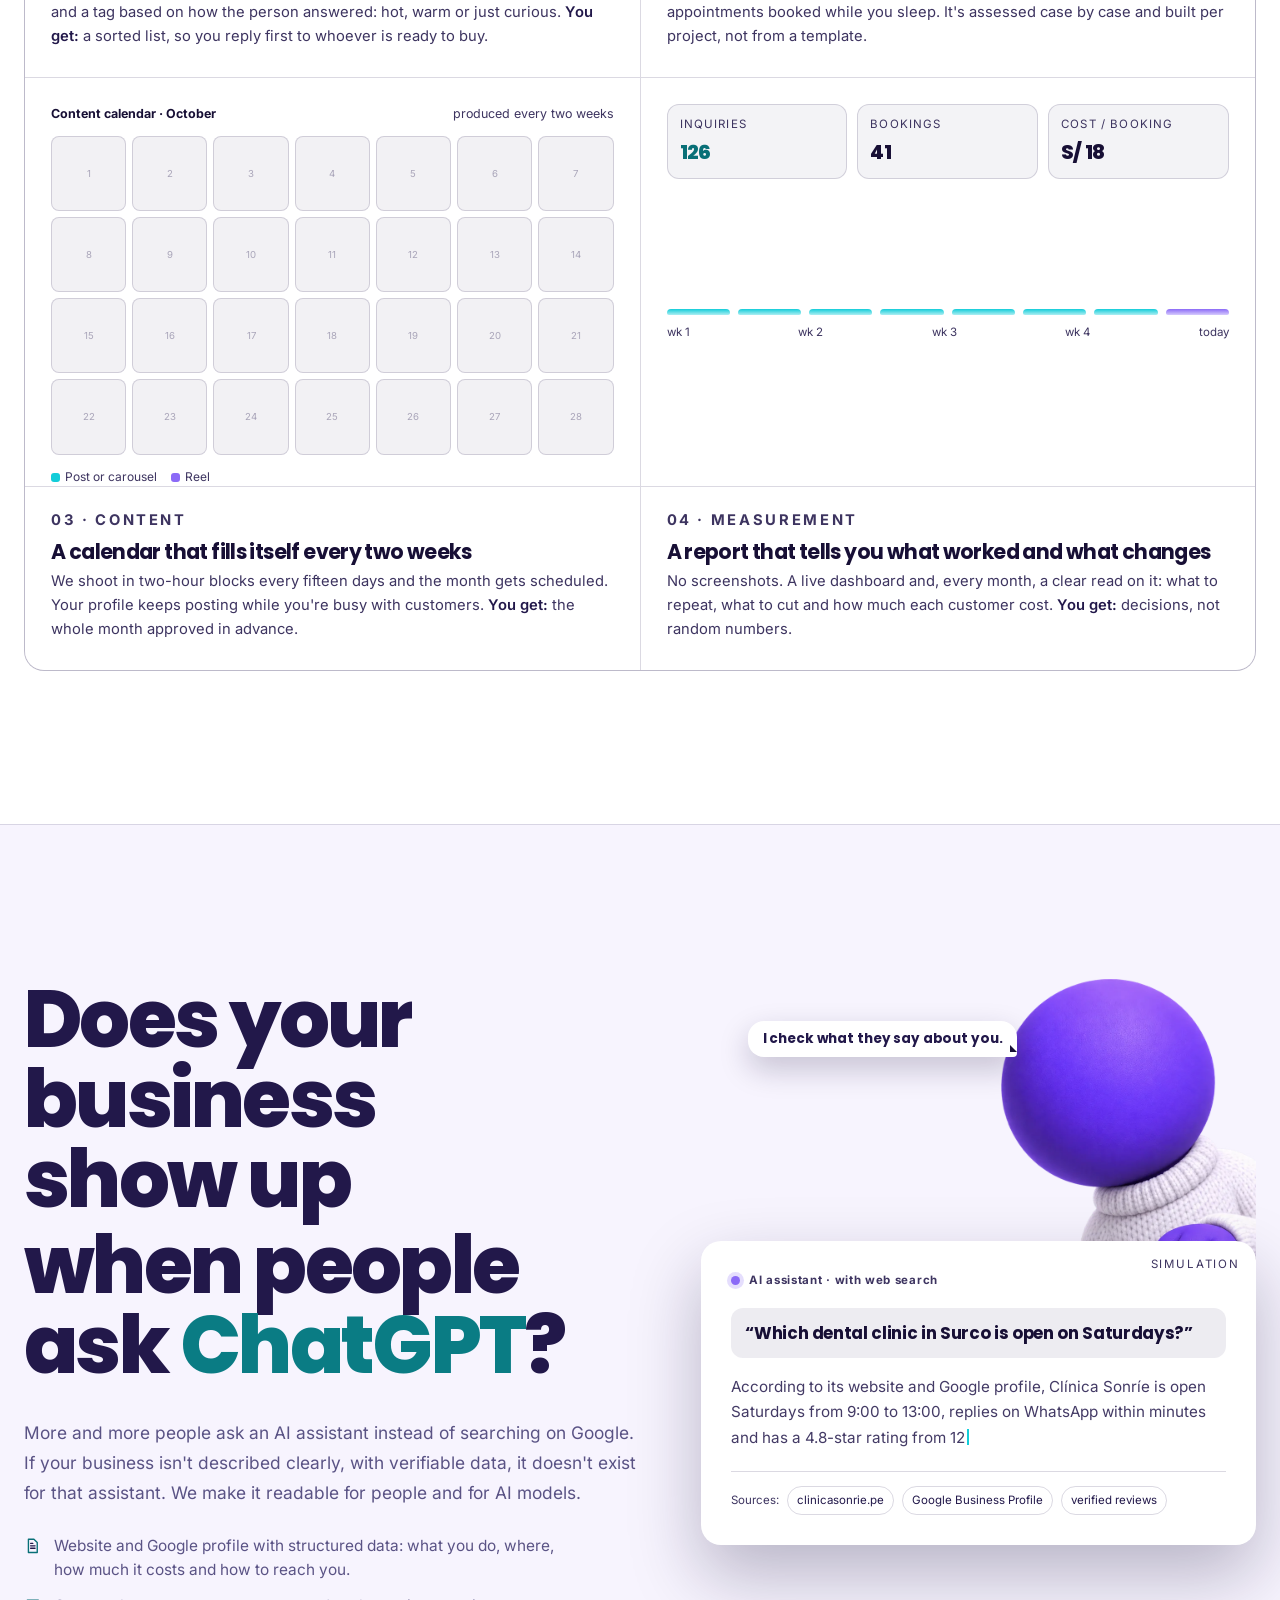
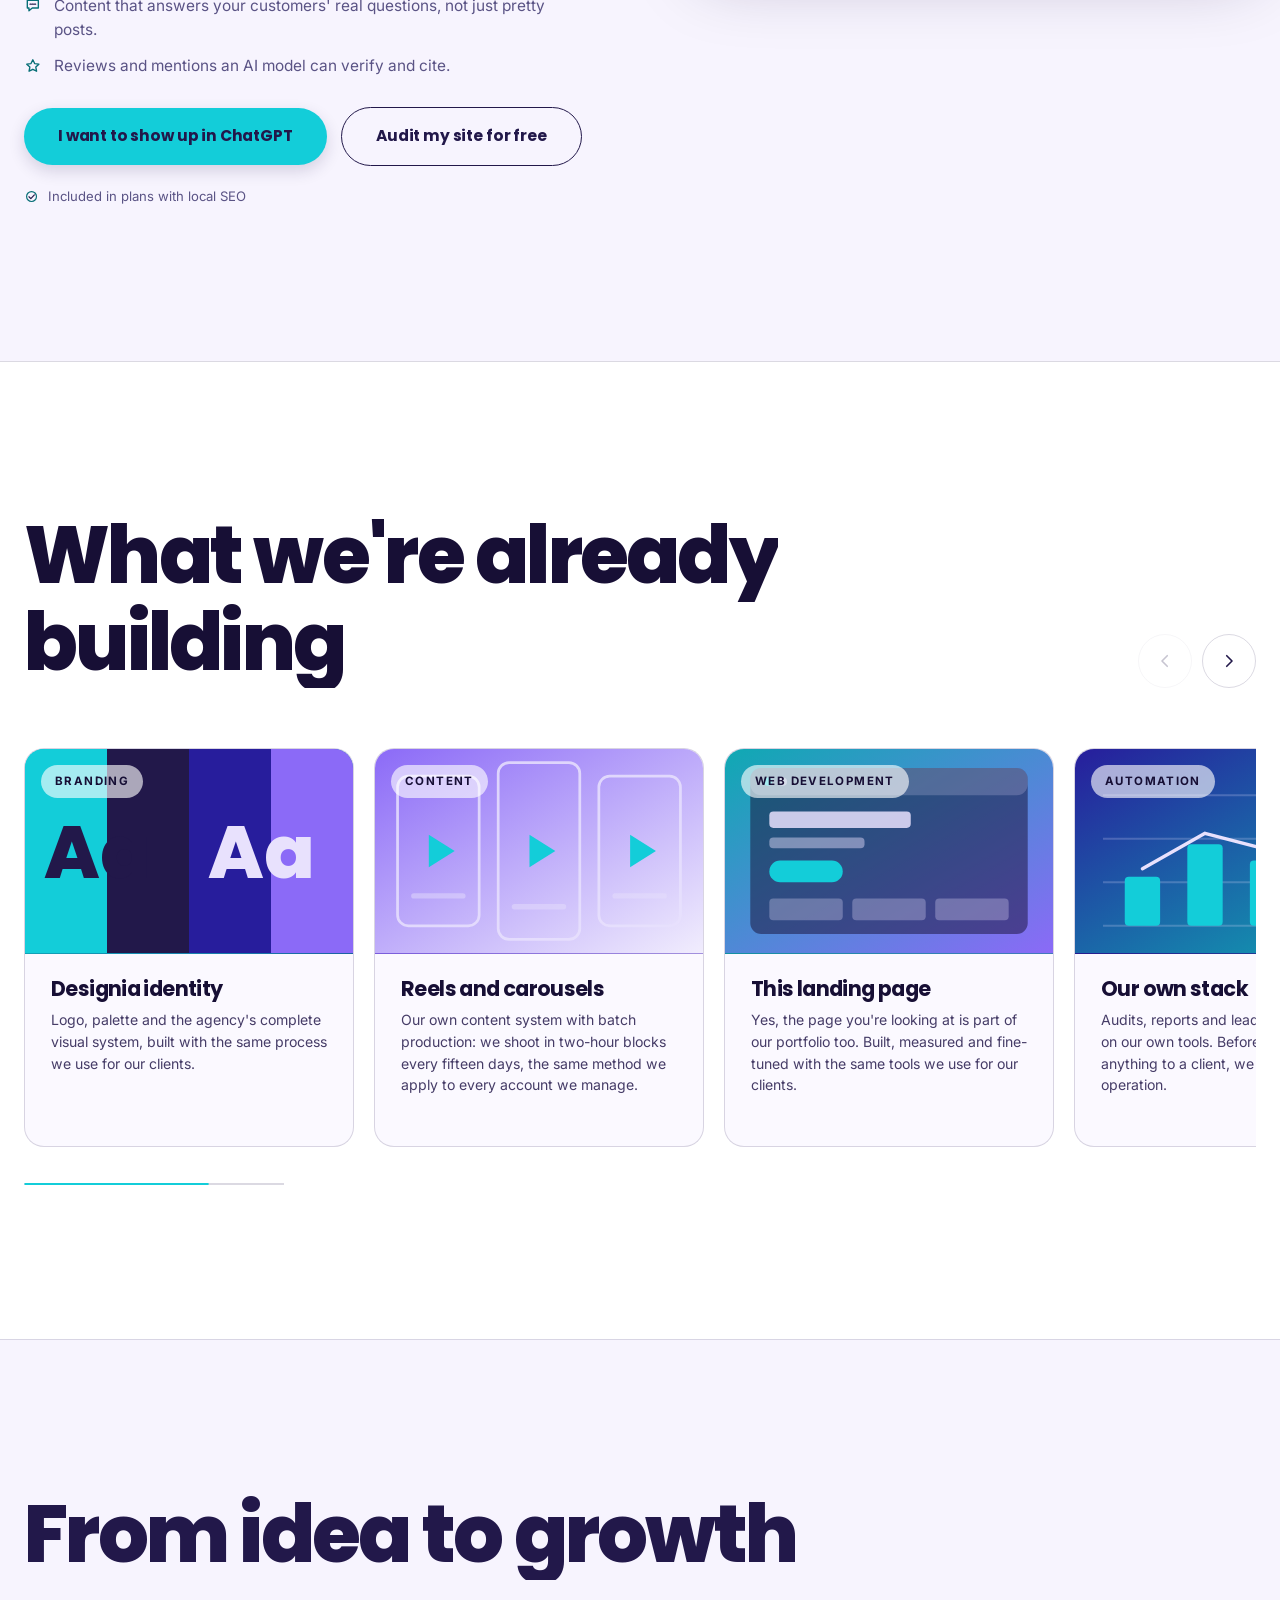
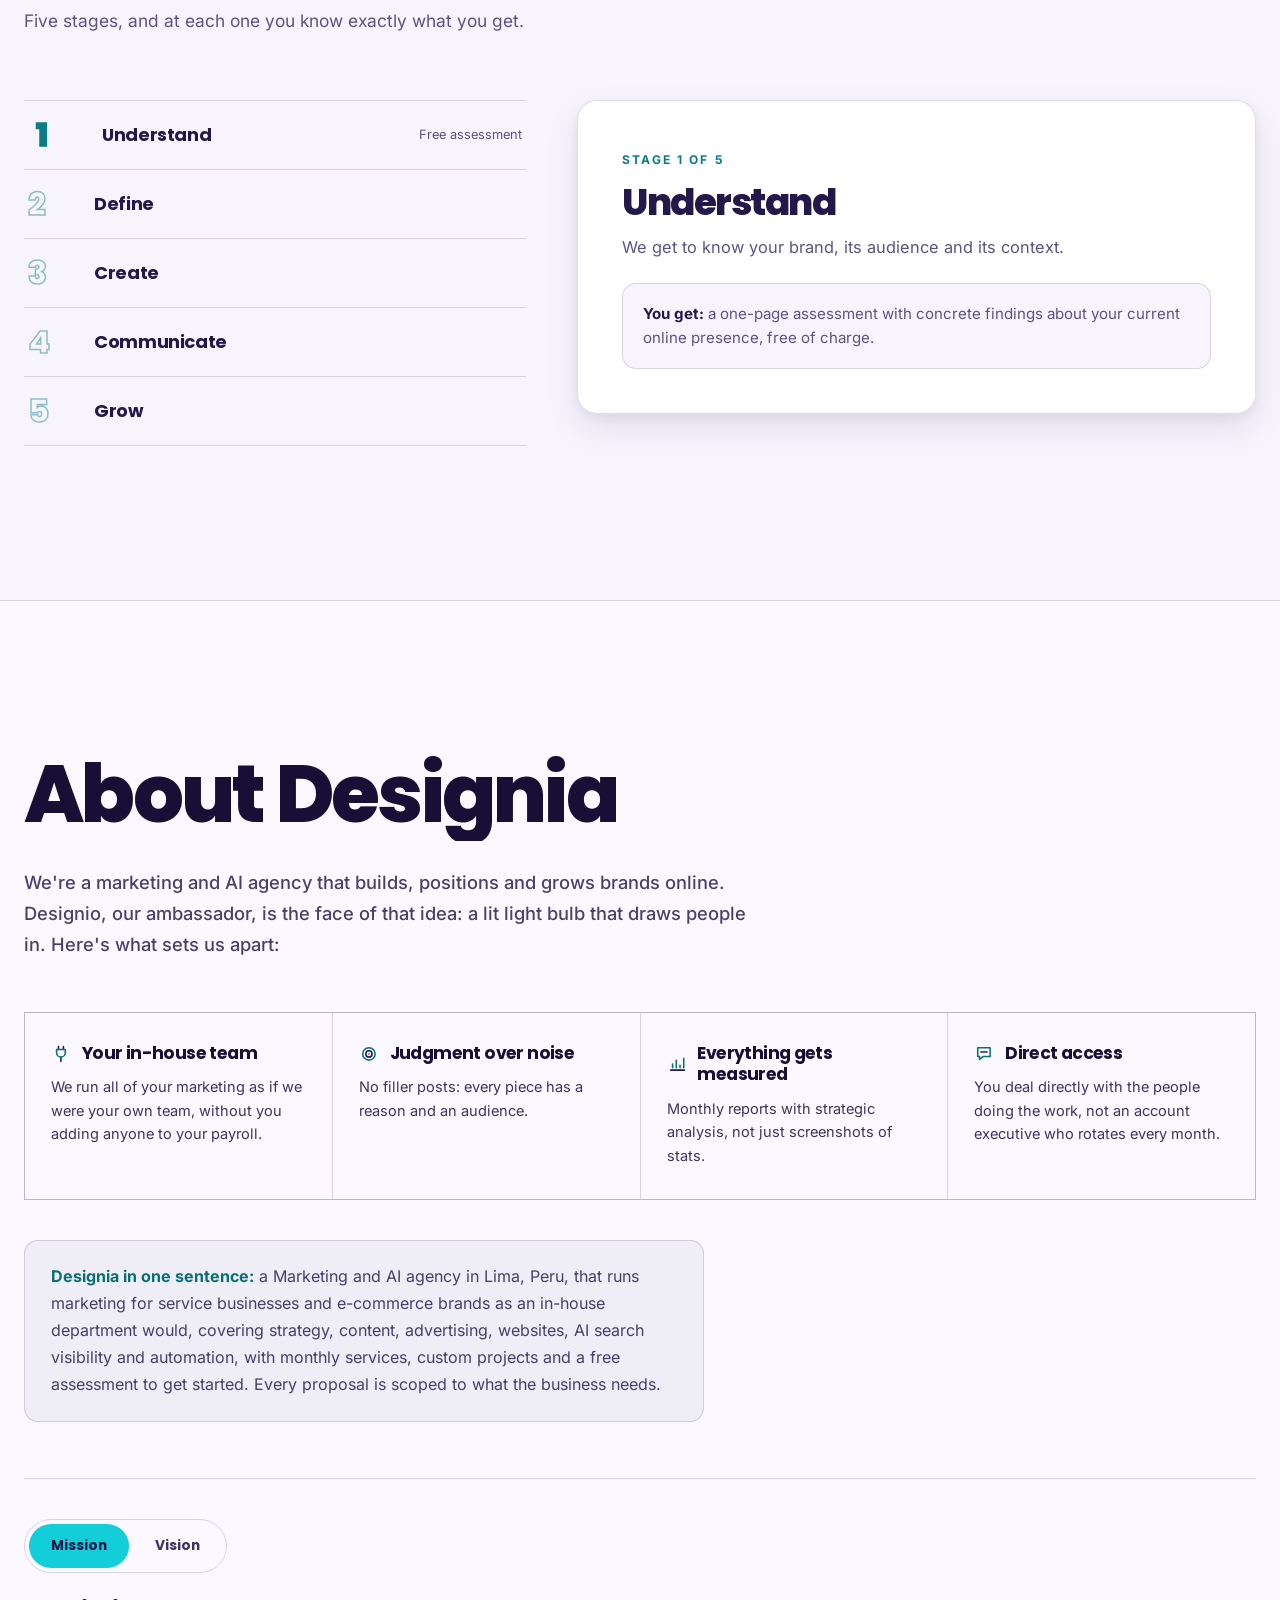
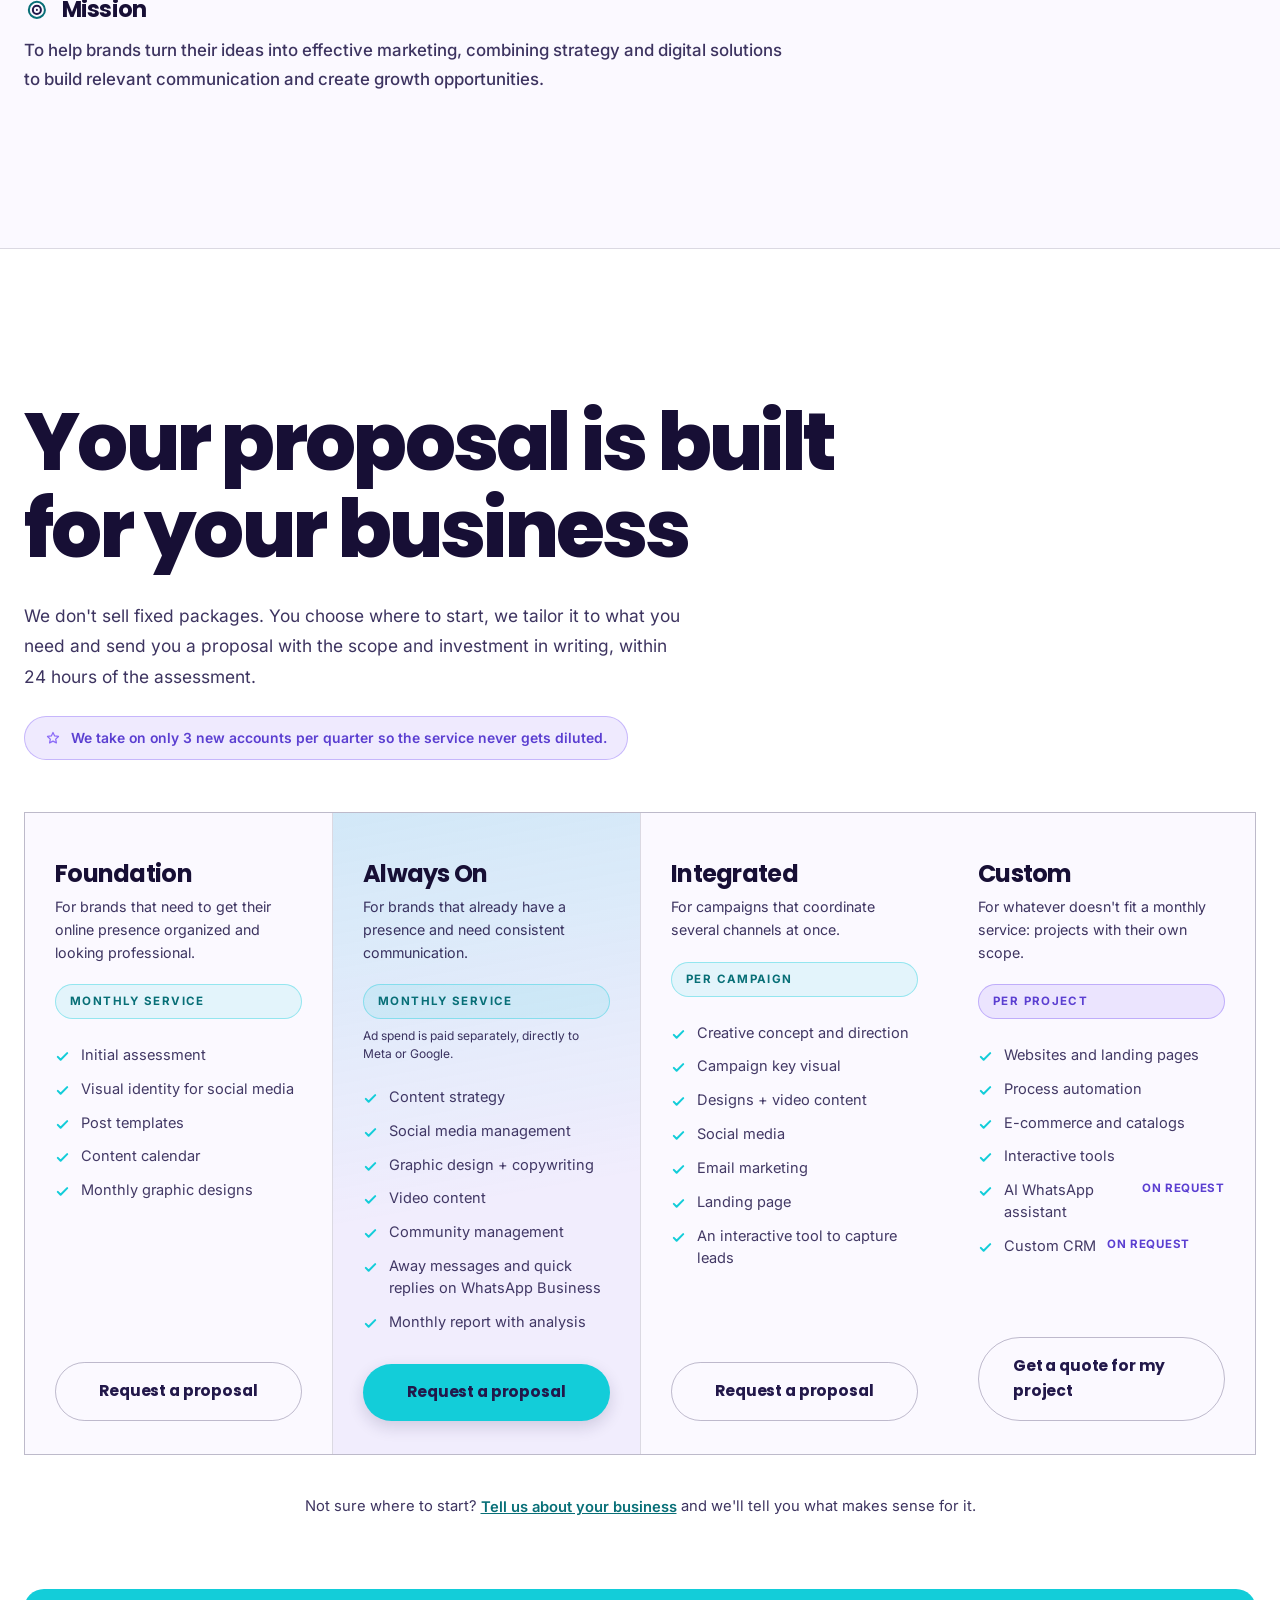
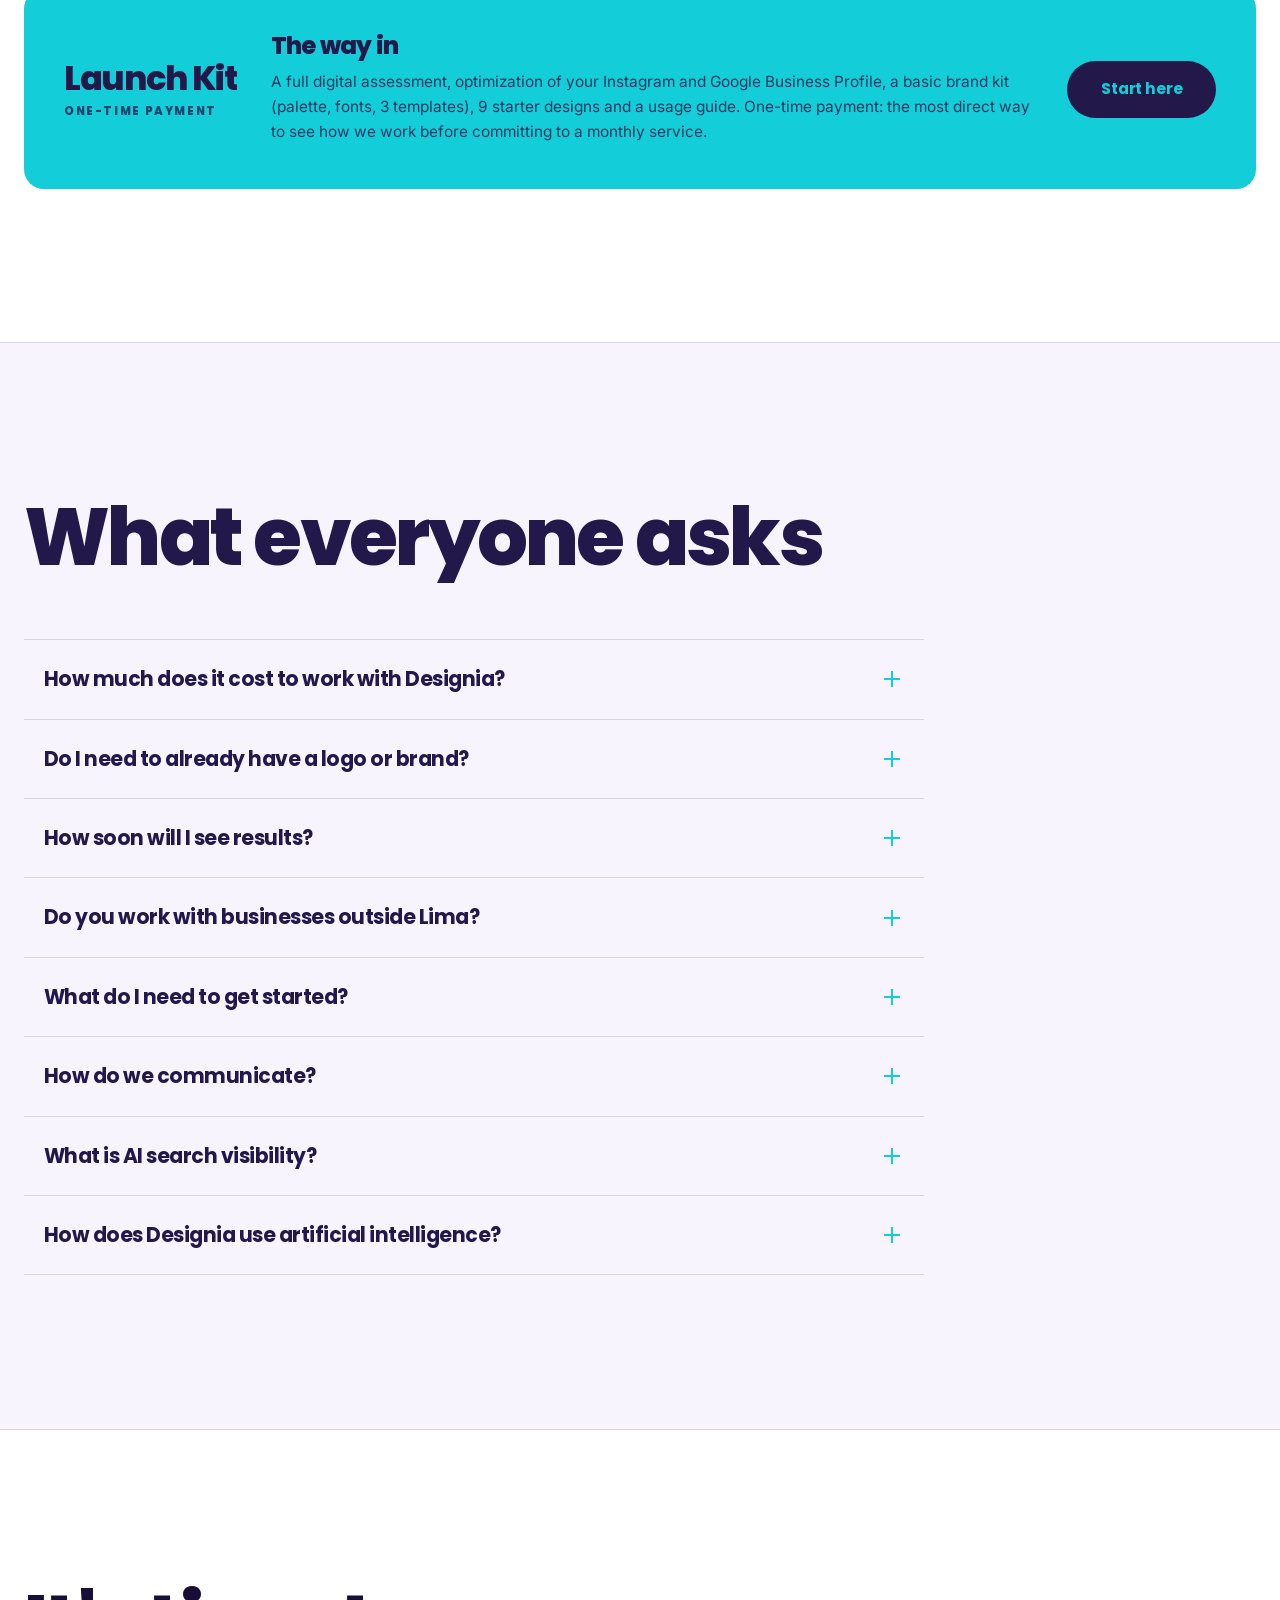
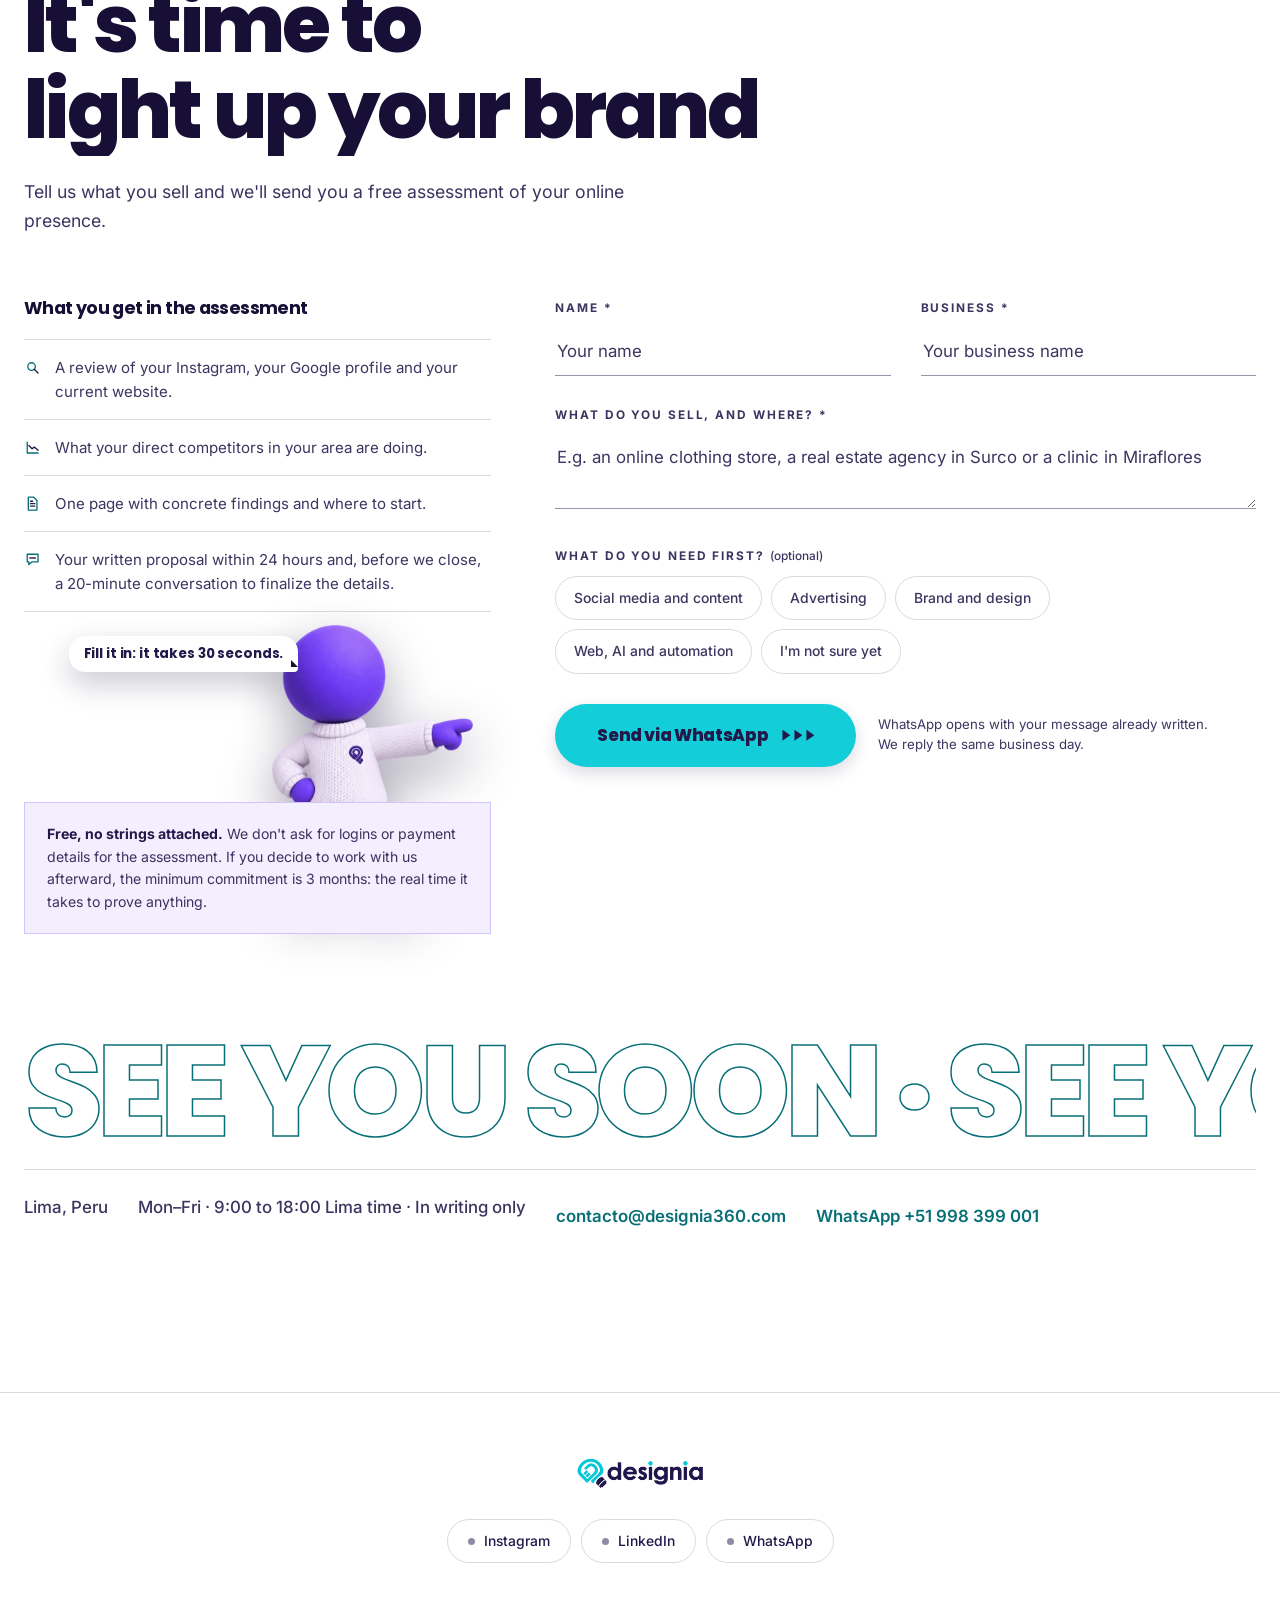
==== commit 102e0e27: "Prueba 3: modo claro y modo noche Co-Authored-By: Claude Opus 5.5 <noreply@anthropic.com>" ====
--- a/index.html
+++ b/index.html
@@ -2,6 +2,7 @@
 <html lang="en" class="no-js">
 <head>
 <meta charset="UTF-8">
+<script>(function(d){var t;try{t=localStorage.getItem('tema')}catch(e){}if(t!=='claro'&&t!=='noche')t=matchMedia('(prefers-color-scheme: light)').matches?'claro':'noche';d.setAttribute('data-tema',t)})(document.documentElement)</script>
 <script>(function(d){d.classList.remove('no-js');try{if(/[?&](utm_|gclid|fbclid|gbraid|wbraid|ttclid|msclkid)/.test(location.search)||matchMedia('(max-width:959px)').matches)d.classList.add('sin-intro')}catch(e){}})(document.documentElement)</script>
 <meta name="viewport" content="width=device-width, initial-scale=1, viewport-fit=cover">
 <title>Designia · Marketing and AI Agency in Lima</title>
@@ -86,7 +87,7 @@
   --blanco:#fff;
 
   /* Hilos de retícula: la estructura se ve, como en las agencias editoriales */
-  --hilo:rgba(232,225,253,.16);
+  --hilo:rgb(var(--L) / .16);
   --hilo-claro:rgba(34,24,74,.14);
 
   --grad-turq:linear-gradient(100deg,var(--turq),var(--turq-600));
@@ -111,12 +112,12 @@
 body{
   font-family:'Inter',system-ui,-apple-system,'Segoe UI',sans-serif;
   font-size:clamp(.95rem,.92rem + .2vw,1.05rem);
-  line-height:1.6;color:var(--lavanda);background:var(--tinta-900);
+  line-height:1.6;color:var(--tx);background:var(--bg-0);
   -webkit-font-smoothing:antialiased;text-rendering:optimizeLegibility;
 }
 img,svg{max-width:100%;display:block}
 [hidden]{display:none!important}   /* gana a cualquier display de clase */
-a{color:var(--turq)}
+a{color:var(--turq-tx)}
 button{font:inherit;color:inherit;background:none;border:0}
 ::selection{background:var(--turq);color:var(--tinta)}
 
@@ -137,10 +138,10 @@
 .section{padding:var(--sp) 24px;position:relative}
 .inner{max-width:1240px;margin:auto;position:relative;z-index:2}
 
-.w-dark{background:var(--tinta);color:var(--lavanda);border-top:1px solid var(--hilo)}
-.w-deep{background:var(--tinta-900);color:var(--lavanda);border-top:1px solid var(--hilo)}
+.w-dark{background:var(--bg);color:var(--tx);border-top:1px solid var(--hilo)}
+.w-deep{background:var(--bg-0);color:var(--tx);border-top:1px solid var(--hilo)}
 .w-dark h1,.w-dark h2,.w-dark h3,.w-dark h4,
-.w-deep h1,.w-deep h2,.w-deep h3,.w-deep h4{color:var(--blanco)}
+.w-deep h1,.w-deep h2,.w-deep h3,.w-deep h4{color:var(--tx-fuerte)}
 .w-luz{background:var(--lav-050);color:var(--texto);border-top:1px solid var(--hilo-claro)}
 .w-luz h1,.w-luz h2,.w-luz h3,.w-luz h4{color:var(--tinta)}
 .w-turq{background:var(--turq);color:var(--tinta);overflow:hidden}
@@ -148,7 +149,7 @@
 
 /* Número de sección, tamaño editorial, al margen */
 
-.sec-lead{max-width:660px;margin-top:26px;font-size:1.08rem;line-height:1.7;color:rgba(232,225,253,.88)}
+.sec-lead{max-width:660px;margin-top:26px;font-size:1.08rem;line-height:1.7;color:rgb(var(--L) / .88)}
 .w-luz .sec-lead{color:var(--texto)}
 .w-turq .sec-lead{color:rgba(34,24,74,.82);font-weight:500}
 
@@ -158,7 +159,7 @@
 .mask{display:block;overflow:hidden;padding-bottom:.08em}
 .mask>span{display:block;transform:translateY(110%);transition:transform 1s var(--ease-expo) var(--d,0s)}
 .mask.is-in>span{transform:none}
-.grad{color:var(--turq)}
+.grad{color:var(--turq-tx)}
 .w-luz .grad{color:var(--turq-700)}
 
 [data-reveal]{opacity:0;transform:translateY(30px);
@@ -185,21 +186,21 @@
   transform:translateX(-120%);transition:transform .7s var(--ease)}
 .btn-primary:hover{transform:translateY(-3px);box-shadow:0 10px 22px rgba(9,5,26,.34)}
 .btn-primary:hover::after{transform:translateX(120%)}
-.btn-ghost{border:1.5px solid rgba(232,225,253,.34);color:var(--lavanda)}
-.btn-ghost:hover{border-color:var(--turq);color:var(--turq);transform:translateY(-3px)}
+.btn-ghost{border:1.5px solid rgb(var(--L) / .34);color:var(--tx)}
+.btn-ghost:hover{border-color:var(--turq);color:var(--turq-tx);transform:translateY(-3px)}
 .btn-line{border:1.5px solid var(--tinta);color:var(--tinta)}
 .btn-line:hover{background:var(--tinta);color:var(--lavanda);transform:translateY(-3px)}
 .btn-sm{min-height:44px;padding:11px 22px;font-size:.85rem}
 .cta-row{display:flex;gap:14px;flex-wrap:wrap;align-items:center}
 .cta-nota{display:inline-flex;align-items:center;gap:9px;font-size:.86rem;font-weight:500;
-  color:rgba(232,225,253,.88)}
+  color:rgb(var(--L) / .88)}
 .w-luz .cta-nota{color:var(--texto)}
-.cta-nota .ic-s{--t1:var(--turq)}
+.cta-nota .ic-s{--t1:var(--turq-tx)}
 
 /* ==========================================================================
    7. ÍCONOS — set propio, plano, dos tintas, mismo trazo
    ========================================================================== */
-.ic,.ic-s,.ic-m{fill:none;stroke-linecap:round;stroke-linejoin:round;--t1:var(--turq);--t2:var(--lavanda)}
+.ic,.ic-s,.ic-m{fill:none;stroke-linecap:round;stroke-linejoin:round;--t1:var(--turq-tx);--t2:var(--tx)}
 .ic{width:38px;height:38px;stroke-width:4}
 .ic-m{width:46px;height:46px;stroke-width:3.6}
 .ic-s{width:1.15em;height:1.15em;stroke-width:5;vertical-align:-.2em;display:inline-block;flex:none}
@@ -217,7 +218,7 @@
 /* ==========================================================================
    8. INTRO
    ========================================================================== */
-#intro{position:fixed;inset:0;z-index:10000;display:grid;place-items:center;background:var(--tinta-900);
+#intro{position:fixed;inset:0;z-index:10000;display:grid;place-items:center;background:var(--bg-0);
   transition:opacity .55s var(--ease),visibility .55s}
 #intro.done{opacity:0;visibility:hidden;pointer-events:none}
 html.sin-intro #intro{display:none}
@@ -230,17 +231,17 @@
   transform:translateX(-130%);animation:barrido .85s .45s var(--ease) forwards}
 @keyframes barrido{to{transform:translateX(130%)}}
 .intro-tag{opacity:0;font-size:.66rem;letter-spacing:.28em;text-transform:uppercase;
-  color:var(--turq);font-weight:700;animation:sube .6s .55s var(--ease) forwards}
-.intro-bar{width:min(230px,50vw);height:2px;background:rgba(232,225,253,.14);overflow:hidden;
+  color:var(--turq-tx);font-weight:700;animation:sube .6s .55s var(--ease) forwards}
+.intro-bar{width:min(230px,50vw);height:2px;background:rgb(var(--L) / .14);overflow:hidden;
   opacity:0;animation:sube .4s .5s forwards}
 .intro-bar i{display:block;height:100%;background:var(--turq);transform-origin:left;
   transform:scaleX(0);animation:carga 1s .35s var(--ease) forwards}
 @keyframes carga{to{transform:scaleX(1)}}
 @keyframes sube{from{opacity:0;transform:translateY(14px)}to{opacity:1;transform:none}}
 #saltar{position:absolute;bottom:26px;left:50%;transform:translateX(-50%);
-  border:1px solid rgba(232,225,253,.28);color:rgba(232,225,253,.8);border-radius:var(--r-full);
+  border:1px solid rgb(var(--L) / .28);color:rgb(var(--L) / .8);border-radius:var(--r-full);
   padding:9px 22px;font-size:.78rem;font-weight:600;cursor:pointer;transition:.3s;z-index:3}
-#saltar:hover{border-color:var(--turq);color:var(--turq)}
+#saltar:hover{border-color:var(--turq);color:var(--turq-tx)}
 
 /* ==========================================================================
    9. CURSOR — punto y anillo se pintan en el MISMO fotograma (ver JS)
@@ -271,21 +272,21 @@
 .progress{position:fixed;top:0;left:0;right:0;height:3px;z-index:70;pointer-events:none}
 .progress i{display:block;height:100%;background:var(--turq);transform:scaleX(0);transform-origin:left}
 .topbar{position:sticky;top:0;z-index:60;display:flex;align-items:center;justify-content:space-between;
-  gap:16px;padding:14px 24px;background:rgba(23,15,53,.72);backdrop-filter:blur(16px);
+  gap:16px;padding:14px 24px;background:rgb(var(--B0) / .72);backdrop-filter:blur(16px);
   -webkit-backdrop-filter:blur(16px);border-bottom:1px solid transparent;
   transition:padding .35s var(--ease),background .35s,border-color .35s}
-.topbar.scrolled{padding:9px 24px;background:rgba(23,15,53,.94);border-bottom-color:var(--hilo)}
+.topbar.scrolled{padding:9px 24px;background:rgb(var(--B0) / .94);border-bottom-color:var(--hilo)}
 .logo-top{height:42px;width:auto;transition:height .35s var(--ease)}
 .topbar.scrolled .logo-top{height:34px}
 .topbar nav{display:flex;gap:28px}
 @media(max-width:1180px) and (min-width:1001px){.topbar nav{gap:18px}.topbar nav a{font-size:.84rem}}
-.topbar nav a{color:rgba(232,225,253,.82);text-decoration:none;font-weight:500;font-size:.88rem;
+.topbar nav a{color:rgb(var(--L) / .82);text-decoration:none;font-weight:500;font-size:.88rem;
   position:relative;padding:4px 0;transition:color .3s}
 .topbar nav a::after{content:"";position:absolute;left:0;bottom:0;width:100%;height:1.5px;
   background:var(--turq);transform:scaleX(0);transform-origin:right;transition:transform .4s var(--ease)}
-.topbar nav a:hover{color:var(--turq)}
+.topbar nav a:hover{color:var(--turq-tx)}
 .topbar nav a:hover::after,.topbar nav a.active::after{transform:scaleX(1);transform-origin:left}
-.topbar nav a.active{color:var(--turq)}
+.topbar nav a.active{color:var(--turq-tx)}
 .nav-cta{display:flex;align-items:center;gap:8px}
 .burger{display:none;padding:10px 9px;min-width:44px;min-height:44px;line-height:0;cursor:pointer;z-index:61}
 .burger span{display:block;width:26px;height:2px;margin:6px 0;background:var(--lavanda);
@@ -298,13 +299,13 @@
   .topbar nav{position:fixed;left:0;right:0;top:var(--h-barra,70px);
     height:calc(100dvh - var(--h-barra,70px));
     flex-direction:column;gap:0;padding:18px 24px calc(40px + env(safe-area-inset-bottom));
-    background:var(--tinta-900);overflow-y:auto;overscroll-behavior:contain;
+    background:var(--bg-0);overflow-y:auto;overscroll-behavior:contain;
     z-index:55;                       /* encima del contenido, debajo de la barra (60) */
     opacity:0;visibility:hidden;transform:translateY(-10px);
     transition:opacity .3s var(--ease),transform .38s var(--ease-expo),visibility .38s}
   .topbar nav.open{opacity:1;visibility:visible;transform:none}
   .topbar nav a{padding:18px 2px;font-family:'Poppins',sans-serif;font-weight:700;font-size:1.5rem;
-    letter-spacing:-.03em;color:var(--lavanda);border-bottom:1px solid var(--hilo);
+    letter-spacing:-.03em;color:var(--tx);border-bottom:1px solid var(--hilo);
     opacity:0;transform:translateY(-10px);transition:opacity .4s var(--ease),transform .4s var(--ease)}
   .topbar nav.open a{opacity:1;transform:none;transition-delay:calc(.045s * var(--n,0) + .1s)}
   .topbar nav a::after{display:none}
@@ -315,38 +316,38 @@
    11. HERO
    ========================================================================== */
 .hero{position:relative;overflow:hidden;padding:clamp(48px,5vw,76px) 24px clamp(56px,6vw,88px);
-  background:var(--tinta-900);color:var(--lavanda);display:flex;align-items:center}
+  background:var(--bg-0);color:var(--tx);display:flex;align-items:center}
 /* En lugar de retícula, un halo suave que da profundidad sin dibujar líneas */
 .hero .inner{max-width:1240px;width:100%}
 .hero-eyebrow{display:inline-flex;align-items:center;gap:11px;padding:8px 20px 8px 10px;margin-bottom:24px;
-  border-radius:var(--r-full);background:rgba(232,225,253,.06);border:1px solid var(--hilo);
-  font-size:.78rem;font-weight:600;color:var(--lavanda);opacity:0;animation:sube .7s .15s var(--ease) forwards}
-.hero-eyebrow b{color:var(--turq);font-weight:700}
+  border-radius:var(--r-full);background:rgb(var(--L) / .06);border:1px solid var(--hilo);
+  font-size:.78rem;font-weight:600;color:var(--tx);opacity:0;animation:sube .7s .15s var(--ease) forwards}
+.hero-eyebrow b{color:var(--turq-tx);font-weight:700}
 .hero .mask>span{animation:linea 1.05s var(--ease-expo) both}
 .hero .mask:nth-of-type(2)>span{animation-delay:.1s}
 @keyframes linea{from{transform:translateY(110%)}to{transform:none}}
 .big-rot{margin-top:20px;font-family:'Poppins',sans-serif;font-size:clamp(1.15rem,.9rem + 1.1vw,1.9rem);
-  font-weight:700;letter-spacing:-.03em;color:var(--lavanda);min-height:1.5em;
+  font-weight:700;letter-spacing:-.03em;color:var(--tx);min-height:1.5em;
   display:flex;align-items:center;gap:12px;flex-wrap:wrap;
   opacity:0;animation:sube .8s .45s var(--ease) forwards}
-.rot-word{display:inline-block;color:var(--turq);
+.rot-word{display:inline-block;color:var(--turq-tx);
   transition:opacity .32s var(--ease),transform .32s var(--ease)}
 .rot-word.fade{opacity:0;transform:translateY(12px)}
 @media(max-width:760px){.big-rot{display:block;line-height:1.25;min-height:2.5em}.big-rot .mark{display:none}}
 .rot-ia{font-style:normal;display:inline-block;min-width:5.4ch;transition:opacity .3s var(--ease),transform .3s var(--ease)}
 .rot-ia.fade{opacity:0;transform:translateY(10px)}
 .hero .lead{margin:18px 0 32px;max-width:580px;font-size:1.08rem;line-height:1.72;
-  color:rgba(232,225,253,.88);opacity:0;animation:sube .8s .58s var(--ease) forwards}
-.hero .lead strong{color:var(--lavanda);font-weight:600}
+  color:rgb(var(--L) / .88);opacity:0;animation:sube .8s .58s var(--ease) forwards}
+.hero .lead strong{color:var(--tx);font-weight:600}
 .hero .cta-row{opacity:0;animation:sube .8s .7s var(--ease) forwards}
 .social-lab{margin-top:36px;font-size:.75rem;font-weight:700;letter-spacing:.2em;text-transform:uppercase;
-  color:rgba(232,225,253,.88);opacity:0;animation:sube .8s .82s var(--ease) forwards}
+  color:rgb(var(--L) / .88);opacity:0;animation:sube .8s .82s var(--ease) forwards}
 .social-row{margin-top:14px;display:flex;gap:10px;flex-wrap:wrap;opacity:0;animation:sube .8s .9s var(--ease) forwards}
 @media(max-width:760px){.social-lab,.social-row{display:none}}
 .pill{display:inline-flex;align-items:center;gap:9px;min-height:44px;padding:10px 20px;border-radius:var(--r-full);
-  border:1px solid var(--hilo);color:var(--lavanda);text-decoration:none;font-size:.87rem;font-weight:500;
+  border:1px solid var(--hilo);color:var(--tx);text-decoration:none;font-size:.87rem;font-weight:500;
   transition:transform .35s var(--ease),border-color .3s,color .3s,background .3s}
-.pill:hover{border-color:var(--turq);color:var(--turq);transform:translateY(-3px);background:rgba(19,205,217,.07)}
+.pill:hover{border-color:var(--turq);color:var(--turq-tx);transform:translateY(-3px);background:rgba(19,205,217,.07)}
 .pill .dot{width:7px;height:7px;border-radius:50%;background:var(--turq);flex:none}
 
 /* ==========================================================================
@@ -364,30 +365,30 @@
    de uno y que se pueden pulsar. La barra de abajo enseña cuánto falta. */
 .hero-tabs{display:flex;gap:8px;margin-top:22px;flex-wrap:wrap}
 .hdot{position:relative;min-height:44px;padding:9px 16px 11px;border-radius:var(--r-full);cursor:pointer;
-  border:1px solid rgba(232,225,253,.22);background:rgba(232,225,253,.04);overflow:hidden;
-  font-size:.78rem;font-weight:600;color:rgba(232,225,253,.88);
+  border:1px solid rgb(var(--L) / .22);background:rgb(var(--L) / .04);overflow:hidden;
+  font-size:.78rem;font-weight:600;color:rgb(var(--L) / .88);
   transition:color .3s,border-color .3s,background .3s}
-.hdot:hover{color:var(--blanco);border-color:rgba(19,205,217,.5);background:rgba(19,205,217,.08)}
+.hdot:hover{color:var(--tx-fuerte);border-color:rgba(19,205,217,.5);background:rgba(19,205,217,.08)}
 .hdot.is-on{color:var(--tinta);background:var(--turq);border-color:var(--turq)}
-.hdot i{position:absolute;left:0;bottom:0;height:3px;width:0;background:var(--tinta);opacity:.35}
+.hdot i{position:absolute;left:0;bottom:0;height:3px;width:0;background:var(--bg);opacity:.35}
 .hdot.is-on i{animation:hdotAvanza var(--gira,6s) linear forwards}
 .hero-tabs.parado .hdot.is-on i{animation-play-state:paused}
 @keyframes hdotAvanza{to{width:100%}}
 @media(max-width:480px){.hdot{padding:8px 13px 10px;font-size:.73rem}}
 .hero-audit{display:flex;gap:10px;flex-wrap:wrap;max-width:560px;margin-top:4px;opacity:0;animation:sube .8s .7s var(--ease) forwards}
-.hero-audit input{flex:1 1 220px;min-height:56px;padding:0 22px;border-radius:var(--r-full);border:1px solid rgba(232,225,253,.28);
-  background:rgba(232,225,253,.07);color:var(--blanco);font:inherit;font-size:1rem;transition:border-color .3s,background .3s}
-.hero-audit input::placeholder{color:rgba(232,225,253,.45)}
-.hero-audit input:focus{outline:none;border-color:var(--turq);background:rgba(232,225,253,.1)}
+.hero-audit input{flex:1 1 220px;min-height:56px;padding:0 22px;border-radius:var(--r-full);border:1px solid rgb(var(--L) / .28);
+  background:rgb(var(--L) / .07);color:var(--tx-fuerte);font:inherit;font-size:1rem;transition:border-color .3s,background .3s}
+.hero-audit input::placeholder{color:rgb(var(--L) / .45)}
+.hero-audit input:focus{outline:none;border-color:var(--turq);background:rgb(var(--L) / .1)}
 .hero-audit .btn{flex:0 0 auto}
-.hero-nota{margin-top:12px;font-size:.82rem;color:rgba(232,225,253,.88)}
+.hero-nota{margin-top:12px;font-size:.82rem;color:rgb(var(--L) / .88)}
 .hero-nota.err{color:#FF9A7A}
 .hero-vis{position:relative;opacity:0;animation:sube .9s .5s var(--ease) forwards}
 /* Escenario: Designio DE PIE a la derecha sobre una línea de suelo; la tarjeta de
    cada mensaje va a su izquierda, a la altura de su mano. Nada lo tapa. */
 .vis-stage{position:relative;height:clamp(420px,42vw,540px);max-width:560px;margin-inline:auto}
 .vis-stage::after{content:"";position:absolute;left:0;right:0;bottom:0;height:1px;
-  background:linear-gradient(90deg,transparent,rgba(232,225,253,.3) 22%,rgba(232,225,253,.3) 78%,transparent)}
+  background:linear-gradient(90deg,transparent,rgb(var(--L) / .3) 22%,rgb(var(--L) / .3) 78%,transparent)}
 .designio{display:block;width:auto;filter:drop-shadow(0 26px 34px rgba(0,0,0,.42))}
 @keyframes respira{50%{transform:translateY(-8px)}}
 .vscene{position:absolute;left:0;top:0;bottom:0;width:min(262px,48%);
@@ -396,7 +397,7 @@
   transition:opacity .55s var(--ease),transform .55s var(--ease),visibility .55s}
 .vscene.is-on{opacity:1;visibility:visible;transform:none}
 .vcard{position:relative;width:100%;flex:none;padding:13px 15px;border-radius:18px;
-  background:rgba(23,15,53,.86);border:1px solid var(--hilo);box-shadow:0 24px 50px rgba(0,0,0,.45);
+  background:rgb(var(--B0) / .86);border:1px solid var(--hilo);box-shadow:0 24px 50px rgba(0,0,0,.45);
   
   --r:0deg;animation:flota 7s ease-in-out infinite}
 @keyframes flota{0%,100%{transform:rotate(var(--r)) translateY(0)}50%{transform:rotate(var(--r)) translateY(-10px)}}
@@ -404,56 +405,56 @@
 .vcard:nth-child(2){--r:1.5deg;animation-delay:-2.6s}
 .vcard:nth-child(3){--r:-1.2deg;animation-delay:-4.4s}
 .vmini{display:flex;align-items:baseline;gap:8px;margin-top:4px}
-.vmini b{font-family:'Poppins',sans-serif;font-weight:800;font-size:1.55rem;letter-spacing:-.04em;color:var(--blanco);line-height:1}
-.vmini span{font-size:.75rem;color:rgba(232,225,253,.88);line-height:1.3}
+.vmini b{font-family:'Poppins',sans-serif;font-weight:800;font-size:1.55rem;letter-spacing:-.04em;color:var(--tx-fuerte);line-height:1}
+.vmini span{font-size:.75rem;color:rgb(var(--L) / .88);line-height:1.3}
 .vbars{display:flex;align-items:flex-end;gap:4px;height:26px;margin-top:9px}
 .vbars i{flex:1;border-radius:2px 2px 0 0;background:linear-gradient(180deg,var(--turq),rgba(19,205,217,.3));height:var(--h,50%)}
 .vcheck{list-style:none;display:grid;gap:6px;margin-top:9px}
-.vcheck li{display:flex;align-items:center;gap:8px;font-size:.75rem;font-weight:600;color:rgba(232,225,253,.88)}
+.vcheck li{display:flex;align-items:center;gap:8px;font-size:.75rem;font-weight:600;color:rgb(var(--L) / .88)}
 .vcheck i{width:14px;height:14px;border-radius:50%;flex:none;display:grid;place-items:center;
-  background:rgba(19,205,217,.18);color:var(--turq);font-size:.6rem;font-style:normal;font-weight:800}
+  background:rgba(19,205,217,.18);color:var(--turq-tx);font-size:.6rem;font-style:normal;font-weight:800}
 .vmot{list-style:none;display:grid;gap:7px;margin-top:10px}
 .vmot li{display:grid;grid-template-columns:64px minmax(0,1fr);gap:9px;align-items:center;
-  font-size:.72rem;font-weight:600;color:rgba(232,225,253,.88)}
+  font-size:.72rem;font-weight:600;color:rgb(var(--L) / .88)}
 .vmot i{display:block;height:5px;border-radius:3px;
-  background:linear-gradient(90deg,var(--turq) var(--w,50%),rgba(232,225,253,.12) 0)}
+  background:linear-gradient(90deg,var(--turq) var(--w,50%),rgb(var(--L) / .12) 0)}
 .vcard-citas .vnum{font-size:1.8rem}
 .vdot-ia{background:var(--violeta);box-shadow:0 0 0 4px rgba(139,106,247,.22)}
-.vcard-ia .vq{font-family:'Poppins',sans-serif;font-weight:700;font-size:.84rem;letter-spacing:-.02em;line-height:1.3;color:var(--blanco);
-  padding:9px 11px;border-radius:10px;background:rgba(232,225,253,.08);margin:11px 0 10px}
-.vcard-ia .va{font-size:.78rem;line-height:1.5;color:rgba(232,225,253,.85);min-height:3em}
-.vcard-ia .va b{color:var(--turq)}
+.vcard-ia .vq{font-family:'Poppins',sans-serif;font-weight:700;font-size:.84rem;letter-spacing:-.02em;line-height:1.3;color:var(--tx-fuerte);
+  padding:9px 11px;border-radius:10px;background:rgb(var(--L) / .08);margin:11px 0 10px}
+.vcard-ia .va{font-size:.78rem;line-height:1.5;color:rgb(var(--L) / .85);min-height:3em}
+.vcard-ia .va b{color:var(--turq-tx)}
 .vcard-ia .va .cursor{display:inline-block;width:2px;height:1em;background:var(--turq);vertical-align:-2px;margin-left:2px;animation:pulsa .9s infinite}
 .vcard-ia .vsrc{display:flex;gap:6px;flex-wrap:wrap;margin-top:10px;padding-top:10px;border-top:1px solid var(--hilo)}
-.vcard-ia .vsrc em{font-style:normal;font-size:.72rem;padding:3px 8px;border:1px solid var(--hilo);border-radius:999px;color:var(--lavanda)}
-.vhead{display:flex;align-items:center;gap:8px;font-size:.72rem;font-weight:700;letter-spacing:.04em;color:rgba(232,225,253,.8)}
-.vhead em{margin-left:auto;font-style:normal;color:var(--turq);font-weight:700}
+.vcard-ia .vsrc em{font-style:normal;font-size:.72rem;padding:3px 8px;border:1px solid var(--hilo);border-radius:999px;color:var(--tx)}
+.vhead{display:flex;align-items:center;gap:8px;font-size:.72rem;font-weight:700;letter-spacing:.04em;color:rgb(var(--L) / .8)}
+.vhead em{margin-left:auto;font-style:normal;color:var(--turq-tx);font-weight:700}
 .vdot{width:8px;height:8px;border-radius:50%;background:#25d366;box-shadow:0 0 0 4px rgba(37,211,102,.18)}
 .vbubbles{display:flex;flex-direction:column;gap:7px;margin-top:11px}
-.vb{max-width:92%;padding:8px 11px;border-radius:12px;font-size:.8rem;line-height:1.4;color:var(--lavanda)}
-.vb-in{align-self:flex-start;background:rgba(232,225,253,.1);border-bottom-left-radius:4px}
+.vb{max-width:92%;padding:8px 11px;border-radius:12px;font-size:.8rem;line-height:1.4;color:var(--tx)}
+.vb-in{align-self:flex-start;background:rgb(var(--L) / .1);border-bottom-left-radius:4px}
 .vb-out{align-self:flex-end;background:var(--turq);color:var(--tinta);border-bottom-right-radius:4px;font-weight:500}
 .vb-enter{animation:vbIn .38s var(--ease-expo) both}
 @keyframes vbIn{from{opacity:0;transform:translateY(8px) scale(.96)}to{opacity:1;transform:none}}
-.vlab{display:block;font-size:.75rem;font-weight:700;letter-spacing:.12em;text-transform:uppercase;color:rgba(232,225,253,.88)}
-.vnum{display:block;font-family:'Poppins',sans-serif;font-weight:800;font-size:2.1rem;letter-spacing:-.05em;color:var(--blanco);line-height:1.1;margin-top:4px}
+.vlab{display:block;font-size:.75rem;font-weight:700;letter-spacing:.12em;text-transform:uppercase;color:rgb(var(--L) / .88)}
+.vnum{display:block;font-family:'Poppins',sans-serif;font-weight:800;font-size:2.1rem;letter-spacing:-.05em;color:var(--tx-fuerte);line-height:1.1;margin-top:4px}
 .vnum.bump{animation:bump .5s var(--ease)}
-@keyframes bump{30%{transform:scale(1.08);color:var(--turq)}}
+@keyframes bump{30%{transform:scale(1.08);color:var(--turq-tx)}}
 .vchg{display:block;font-size:.74rem;color:#5CE0A8;font-weight:600;margin-top:2px}
 .vspark{width:100%;height:46px;margin-top:8px;display:block}
 .vlead{display:grid;grid-template-columns:auto 1fr auto;gap:10px;align-items:center;padding:8px 0;border-top:1px solid var(--hilo)}
 .vlead:first-child{border-top:0;padding-top:0}
-.vlead b{display:block;font-size:.82rem;color:var(--blanco);font-weight:700}
-.vlead small{display:block;font-size:.72rem;color:rgba(232,225,253,.88)}
+.vlead b{display:block;font-size:.82rem;color:var(--tx-fuerte);font-weight:700}
+.vlead small{display:block;font-size:.72rem;color:rgb(var(--L) / .88)}
 .vav{width:32px;height:32px;border-radius:50%;display:grid;place-items:center;font-size:.75rem;font-weight:800;
   background:linear-gradient(135deg,var(--violeta),var(--intenso));color:#fff}
 .vpill{font-size:.6rem;font-weight:800;letter-spacing:.1em;text-transform:uppercase;padding:4px 8px;border-radius:999px;
   background:rgba(255,120,80,.18);color:#FF9A7A}
-.vpill-ag{background:rgba(19,205,217,.16);color:var(--turq)}
-.vpill-nu{background:rgba(232,225,253,.12);color:var(--lavanda)}
+.vpill-ag{background:rgba(19,205,217,.16);color:var(--turq-tx)}
+.vpill-nu{background:rgb(var(--L) / .12);color:var(--tx)}
 .vlead-enter{animation:vbIn .45s var(--ease-expo) both}
 .vsim{position:absolute;right:0;bottom:-6px;font-size:.6rem;letter-spacing:.16em;text-transform:uppercase;
-  color:rgba(232,225,253,.45);border:1px solid var(--hilo);border-radius:999px;padding:4px 9px}
+  color:rgb(var(--L) / .45);border:1px solid var(--hilo);border-radius:999px;padding:4px 9px}
 @media(max-width:1000px){
   .hero-grid{grid-template-columns:1fr}
   .hero-vis{margin-top:40px}
@@ -483,85 +484,85 @@
 .bento{display:grid;grid-template-columns:repeat(2,minmax(0,1fr));gap:1px;margin-top:56px;
   background:var(--hilo);border:1px solid var(--hilo);border-radius:var(--r-lg);overflow:hidden}
 @media(max-width:900px){.bento{grid-template-columns:1fr}}
-.bn{background:var(--tinta-900);display:flex;flex-direction:column;min-height:420px}
+.bn{background:var(--bg-0);display:flex;flex-direction:column;min-height:420px}
 .bn-viz{position:relative;flex:1;padding:26px 26px 0;overflow:hidden;min-height:250px}
 .bn-text{padding:22px 26px 28px;border-top:1px solid var(--hilo)}
-.bn-eye{font-size:.75rem;font-weight:700;letter-spacing:.18em;text-transform:uppercase;color:var(--turq);margin-bottom:8px}
-.bn-text h3{font-size:1.28rem;font-weight:700;letter-spacing:-.03em;color:var(--blanco);margin-bottom:8px}
-.bn-text p{font-size:.92rem;line-height:1.62;color:rgba(232,225,253,.88)}
-.bn-text strong{color:var(--lavanda);font-weight:600}
+.bn-eye{font-size:.75rem;font-weight:700;letter-spacing:.18em;text-transform:uppercase;color:var(--turq-tx);margin-bottom:8px}
+.bn-text h3{font-size:1.28rem;font-weight:700;letter-spacing:-.03em;color:var(--tx-fuerte);margin-bottom:8px}
+.bn-text p{font-size:.92rem;line-height:1.62;color:rgb(var(--L) / .88)}
+.bn-text strong{color:var(--tx);font-weight:600}
 /* 01 feed */
-.feed-top{display:flex;justify-content:space-between;align-items:center;font-size:.78rem;color:rgba(232,225,253,.88);margin-bottom:12px}
-.feed-top b{color:var(--blanco);font-weight:700}
+.feed-top{display:flex;justify-content:space-between;align-items:center;font-size:.78rem;color:rgb(var(--L) / .88);margin-bottom:12px}
+.feed-top b{color:var(--tx-fuerte);font-weight:700}
 .feed-top i{display:inline-block;width:7px;height:7px;border-radius:50%;background:#25d366;margin-right:6px}
 @keyframes pulsa{50%{opacity:.35}}
 .feed-list{display:grid;gap:8px}
 .flead{display:grid;grid-template-columns:34px 1fr auto;gap:12px;align-items:center;padding:10px 12px;border-radius:14px;
-  background:rgba(232,225,253,.05);border:1px solid var(--hilo)}
+  background:rgb(var(--L) / .05);border:1px solid var(--hilo)}
 .flead.enter{animation:vbIn .45s var(--ease-expo) both}
-.flead b{display:block;font-size:.84rem;color:var(--blanco)}
-.flead small{display:block;font-size:.75rem;color:rgba(232,225,253,.88)}
+.flead b{display:block;font-size:.84rem;color:var(--tx-fuerte)}
+.flead small{display:block;font-size:.75rem;color:rgb(var(--L) / .88)}
 .f-av{width:34px;height:34px;border-radius:50%;display:grid;place-items:center;font-size:.75rem;font-weight:800;color:#fff;
   background:linear-gradient(135deg,var(--violeta),var(--intenso))}
 .f-score{text-align:right;min-width:52px}
-.f-score b{display:block;font-family:'Poppins',sans-serif;font-weight:800;color:var(--turq);font-size:1rem;line-height:1}
-.f-score i{display:block;height:3px;border-radius:3px;margin-top:5px;background:linear-gradient(90deg,var(--turq) var(--w,60%),rgba(232,225,253,.12) 0)}
-.flead.frio .f-score b{color:rgba(232,225,253,.45)}
-.flead.frio .f-score i{background:linear-gradient(90deg,rgba(232,225,253,.35) var(--w,30%),rgba(232,225,253,.12) 0)}
+.f-score b{display:block;font-family:'Poppins',sans-serif;font-weight:800;color:var(--turq-tx);font-size:1rem;line-height:1}
+.f-score i{display:block;height:3px;border-radius:3px;margin-top:5px;background:linear-gradient(90deg,var(--turq) var(--w,60%),rgb(var(--L) / .12) 0)}
+.flead.frio .f-score b{color:rgb(var(--L) / .45)}
+.flead.frio .f-score i{background:linear-gradient(90deg,rgb(var(--L) / .35) var(--w,30%),rgb(var(--L) / .12) 0)}
 /* 02 chat */
 .bn-chat .vbubbles{margin-top:0}
 .bn-chat .vhead{margin-bottom:12px}
-.typing{align-self:flex-start;display:inline-flex;gap:4px;padding:10px 12px;border-radius:12px;background:rgba(232,225,253,.1)}
-.typing i{width:6px;height:6px;border-radius:50%;background:rgba(232,225,253,.7);animation:tdot 1s infinite}
+.typing{align-self:flex-start;display:inline-flex;gap:4px;padding:10px 12px;border-radius:12px;background:rgb(var(--L) / .1)}
+.typing i{width:6px;height:6px;border-radius:50%;background:rgb(var(--L) / .7);animation:tdot 1s infinite}
 .typing i:nth-child(2){animation-delay:.15s}.typing i:nth-child(3){animation-delay:.3s}
 @keyframes tdot{50%{opacity:.25;transform:translateY(-2px)}}
 .bn-chat .vb{font-size:.86rem}
 /* 03 calendario */
-.cal-top{display:flex;justify-content:space-between;font-size:.78rem;color:rgba(232,225,253,.88);margin-bottom:12px}
-.cal-top b{color:var(--blanco)}
+.cal-top{display:flex;justify-content:space-between;font-size:.78rem;color:rgb(var(--L) / .88);margin-bottom:12px}
+.cal-top b{color:var(--tx-fuerte)}
 .cal{display:grid;grid-template-columns:repeat(7,1fr);gap:6px}
-.cal span{aspect-ratio:1;border-radius:8px;background:rgba(232,225,253,.06);border:1px solid var(--hilo);
-  display:grid;place-items:center;font-size:.6rem;color:rgba(232,225,253,.35);transition:background .35s,color .35s,transform .35s var(--ease)}
+.cal span{aspect-ratio:1;border-radius:8px;background:rgb(var(--L) / .06);border:1px solid var(--hilo);
+  display:grid;place-items:center;font-size:.6rem;color:rgb(var(--L) / .35);transition:background .35s,color .35s,transform .35s var(--ease)}
 .cal span.on{background:var(--turq);color:var(--tinta);font-weight:800;border-color:var(--turq);transform:scale(1.04)}
 .cal span.on.reel{background:var(--violeta);color:#fff;border-color:var(--violeta)}
-.cal-leyenda{display:flex;gap:14px;margin-top:12px;font-size:.75rem;color:rgba(232,225,253,.88)}
+.cal-leyenda{display:flex;gap:14px;margin-top:12px;font-size:.75rem;color:rgb(var(--L) / .88)}
 .cal-leyenda i{display:inline-block;width:9px;height:9px;border-radius:3px;margin-right:5px;vertical-align:-1px;background:var(--turq)}
 .cal-leyenda i.v{background:var(--violeta)}
 /* 04 reporte */
 .rep-kpis{display:grid;grid-template-columns:repeat(3,1fr);gap:10px;margin-bottom:16px}
-.rep-kpi{padding:10px 12px;border-radius:12px;background:rgba(232,225,253,.05);border:1px solid var(--hilo)}
-.rep-kpi small{display:block;font-size:.72rem;letter-spacing:.1em;text-transform:uppercase;color:rgba(232,225,253,.88)}
-.rep-kpi b{display:block;font-family:'Poppins',sans-serif;font-weight:800;font-size:1.25rem;letter-spacing:-.04em;color:var(--blanco);margin-top:3px}
-.rep-kpi b.up{color:var(--turq)}
+.rep-kpi{padding:10px 12px;border-radius:12px;background:rgb(var(--L) / .05);border:1px solid var(--hilo)}
+.rep-kpi small{display:block;font-size:.72rem;letter-spacing:.1em;text-transform:uppercase;color:rgb(var(--L) / .88)}
+.rep-kpi b{display:block;font-family:'Poppins',sans-serif;font-weight:800;font-size:1.25rem;letter-spacing:-.04em;color:var(--tx-fuerte);margin-top:3px}
+.rep-kpi b.up{color:var(--turq-tx)}
 .bars{display:grid;grid-template-columns:repeat(8,1fr);gap:8px;align-items:end;height:120px}
 .bars i{display:block;border-radius:6px 6px 3px 3px;background:linear-gradient(180deg,var(--turq),rgba(19,205,217,.35));
   height:6px;transition:height 1s var(--ease-expo)}
 .bars.on i{height:var(--h)}
 .bars i:last-child{background:linear-gradient(180deg,var(--violeta),rgba(139,106,247,.35))}
-.bars-lab{display:flex;justify-content:space-between;font-size:.72rem;color:rgba(232,225,253,.88);margin-top:8px}
+.bars-lab{display:flex;justify-content:space-between;font-size:.72rem;color:rgb(var(--L) / .88);margin-top:8px}
 
 /* ==========================================================================
    BUSCADORES DE IA — banda GEO con respuesta simulada
    ========================================================================== */
 .ia-grid{display:grid;grid-template-columns:minmax(0,1.05fr) minmax(0,.95fr);gap:clamp(28px,5vw,72px);align-items:center}
 @media(max-width:960px){.ia-grid{grid-template-columns:1fr}}
-.ia-motor{font-style:normal;color:var(--turq-600);display:inline-block;min-width:5.2ch;transition:opacity .3s,transform .3s}
+.ia-motor{font-style:normal;color:var(--turq-tx);display:inline-block;min-width:5.2ch;transition:opacity .3s,transform .3s}
 .ia-motor.fade{opacity:0;transform:translateY(8px)}
 .ia-lista{list-style:none;display:grid;gap:12px;margin:26px 0 30px;max-width:560px}
 .ia-lista li{display:flex;gap:12px;align-items:flex-start;font-size:.96rem;line-height:1.55;color:var(--texto)}
-.ia-lista li .ic-s{margin-top:.2em;--t1:var(--turq-600);--t2:var(--tinta)}
-.ia-card{background:var(--tinta-900);color:var(--lavanda);border-radius:var(--r-lg);padding:clamp(20px,3vw,30px);
+.ia-lista li .ic-s{margin-top:.2em;--t1:var(--turq-tx);--t2:var(--tinta)}
+.ia-card{background:var(--bg-0);color:var(--tx);border-radius:var(--r-lg);padding:clamp(20px,3vw,30px);
   box-shadow:0 30px 70px rgba(23,15,53,.28);position:relative}
-.ia-head{display:flex;align-items:center;gap:9px;font-size:.72rem;font-weight:700;letter-spacing:.06em;color:rgba(232,225,253,.88);margin-bottom:18px}
+.ia-head{display:flex;align-items:center;gap:9px;font-size:.72rem;font-weight:700;letter-spacing:.06em;color:rgb(var(--L) / .88);margin-bottom:18px}
 .ia-head i{width:9px;height:9px;border-radius:50%;background:var(--violeta);box-shadow:0 0 0 4px rgba(139,106,247,.22)}
-.ia-q{font-family:'Poppins',sans-serif;font-weight:700;font-size:1.05rem;letter-spacing:-.02em;color:var(--blanco);
-  padding:12px 14px;border-radius:12px;background:rgba(232,225,253,.08);margin-bottom:16px}
-.ia-ans{font-size:.95rem;line-height:1.65;min-height:5.2em;color:rgba(232,225,253,.85)}
-.ia-ans b{color:var(--turq)}
+.ia-q{font-family:'Poppins',sans-serif;font-weight:700;font-size:1.05rem;letter-spacing:-.02em;color:var(--tx-fuerte);
+  padding:12px 14px;border-radius:12px;background:rgb(var(--L) / .08);margin-bottom:16px}
+.ia-ans{font-size:.95rem;line-height:1.65;min-height:5.2em;color:rgb(var(--L) / .85)}
+.ia-ans b{color:var(--turq-tx)}
 .ia-ans .cursor{display:inline-block;width:2px;height:1em;background:var(--turq);vertical-align:-2px;margin-left:2px;animation:pulsa .9s infinite}
-.ia-src{display:flex;flex-wrap:wrap;gap:8px;align-items:center;margin-top:18px;padding-top:14px;border-top:1px solid var(--hilo);font-size:.72rem;color:rgba(232,225,253,.88)}
-.ia-src em{font-style:normal;padding:4px 9px;border-radius:999px;border:1px solid var(--hilo);color:var(--lavanda)}
-.ia-sim{position:absolute;right:16px;top:14px;font-size:.6rem;letter-spacing:.16em;text-transform:uppercase;color:rgba(232,225,253,.45)}
+.ia-src{display:flex;flex-wrap:wrap;gap:8px;align-items:center;margin-top:18px;padding-top:14px;border-top:1px solid var(--hilo);font-size:.72rem;color:rgb(var(--L) / .88)}
+.ia-src em{font-style:normal;padding:4px 9px;border-radius:999px;border:1px solid var(--hilo);color:var(--tx)}
+.ia-sim{position:absolute;right:16px;top:14px;font-size:.6rem;letter-spacing:.16em;text-transform:uppercase;color:rgb(var(--L) / .45)}
 
 /* ==========================================================================
    DESIGNIO — poses reales. El contenedor .dz hace la entrada (con data-reveal);
@@ -571,7 +572,7 @@
 .dz img{width:auto;position:relative;z-index:1;filter:drop-shadow(0 22px 28px rgba(0,0,0,.42))}
 /* Suelo: una sombra bajo los pies para que esté de pie sobre la página, no pegado encima */
 .dz::after{content:"";position:absolute;left:50%;bottom:-6px;width:74%;height:20px;border-radius:50%;transform:translateX(-50%);
-  background:radial-gradient(ellipse at center,rgba(23,15,53,.36),transparent 70%);filter:blur(3px)}
+  background:radial-gradient(ellipse at center,rgb(var(--B0) / .36),transparent 70%);filter:blur(3px)}
 .w-dark .dz::after,.w-deep .dz::after,.bn .dz::after{background:radial-gradient(ellipse at center,rgba(139,106,247,.5),transparent 70%)}
 .dz-flota{animation:dzFlota 6s ease-in-out infinite}
 @keyframes dzFlota{50%{transform:translateY(-7px)}}
@@ -581,7 +582,7 @@
   font-weight:700;font-size:.84rem;letter-spacing:-.01em;line-height:1.2;box-shadow:0 12px 30px rgba(23,15,53,.22);
   opacity:0;transform:translateY(8px) scale(.94);transform-origin:100% 100%;
   transition:opacity .5s var(--ease) .6s,transform .5s var(--ease-expo) .6s}
-.dz-dice::after{content:"";position:absolute;right:-7px;bottom:5px;border:7px solid transparent;border-left-color:var(--blanco);border-bottom:0}
+.dz-dice::after{content:"";position:absolute;right:-7px;bottom:5px;border:7px solid transparent;border-left-color:var(--tx-fuerte);border-bottom:0}
 .dz.is-in .dz-dice,.dz-tras.is-in .dz-dice,.ia-demo.is-in .dz-dice{opacity:1;transform:none}
 .dz-right[data-reveal]{transform:translateX(50px)}
 .dz.is-in{opacity:1;transform:none}
@@ -646,28 +647,28 @@
 @media(max-width:480px){.dz-hero{width:160px;height:290px}.pose[data-pose="celular"]{height:88%}.pose[data-pose="laptop"]{height:74%}}
 
 
-.en-frase{margin-top:40px;padding:22px 26px;border-radius:var(--r);background:rgba(232,225,253,.05);border:1px solid var(--hilo);
-  font-size:1rem;line-height:1.7;color:rgba(232,225,253,.82)}
-.en-frase b{color:var(--turq);font-weight:700}
+.en-frase{margin-top:40px;padding:22px 26px;border-radius:var(--r);background:rgb(var(--L) / .05);border:1px solid var(--hilo);
+  font-size:1rem;line-height:1.7;color:rgb(var(--L) / .82)}
+.en-frase b{color:var(--turq-tx);font-weight:700}
 .w-luz .en-frase{background:#fff;border-color:var(--hilo-claro);color:var(--texto)}
 .w-luz .en-frase b{color:var(--turq-600)}
 
 /* Franja de dos pisos: las cifras dan escala, los compromisos dan confianza */
-.franja{background:var(--tinta);padding:clamp(46px,5vw,68px) 24px}
+.franja{background:var(--bg);padding:clamp(46px,5vw,68px) 24px}
 .franja>*{max-width:1240px;margin-inline:auto}
 .franja-cifras{display:grid;grid-template-columns:repeat(4,1fr);gap:26px;
   padding-bottom:clamp(36px,4vw,50px);border-bottom:1px solid var(--hilo)}
 .cifra strong{display:block;font-family:'Poppins',sans-serif;font-weight:800;letter-spacing:-.055em;
-  font-size:clamp(2.5rem,1.9rem + 2.4vw,3.9rem);color:var(--turq);line-height:.95}
+  font-size:clamp(2.5rem,1.9rem + 2.4vw,3.9rem);color:var(--turq-tx);line-height:.95}
 .cifra span{display:block;margin-top:10px;font-size:.85rem;line-height:1.4;
-  color:rgba(232,225,253,.88);font-weight:500;max-width:15ch}
+  color:rgb(var(--L) / .88);font-weight:500;max-width:15ch}
 .promesas{padding-top:clamp(36px,4vw,50px);display:grid;
   grid-template-columns:repeat(3,1fr);gap:clamp(26px,3vw,44px)}
 .promesa{display:grid;grid-template-columns:auto 1fr;gap:18px;align-items:start}
 .promesa .ic{width:32px;height:32px;margin-top:2px}
 .promesa strong{display:block;font-family:'Poppins',sans-serif;font-weight:700;
-  font-size:1.04rem;letter-spacing:-.025em;color:var(--blanco);line-height:1.25;margin-bottom:8px}
-.promesa span{display:block;font-size:.91rem;line-height:1.62;color:rgba(232,225,253,.88)}
+  font-size:1.04rem;letter-spacing:-.025em;color:var(--tx-fuerte);line-height:1.25;margin-bottom:8px}
+.promesa span{display:block;font-size:.91rem;line-height:1.62;color:rgb(var(--L) / .88)}
 @media(max-width:900px){
   .franja-cifras{grid-template-columns:repeat(2,1fr);gap:32px 26px}
   .promesas{grid-template-columns:1fr;gap:28px}
@@ -676,20 +677,20 @@
 /* ==========================================================================
    12. CINTAS — la banda turquesa manda, el rótulo gigante ya no se pierde
    ========================================================================== */
-.cintas{display:grid;background:var(--tinta-900);overflow:hidden}
+.cintas{display:grid;background:var(--bg-0);overflow:hidden}
 .marquee{overflow:hidden;padding:15px 0;background:var(--turq);color:var(--tinta)}
 .track{display:flex;white-space:nowrap;width:max-content;animation:desfile 36s linear infinite;
   font-family:'Poppins',sans-serif;font-weight:700;font-size:1rem;letter-spacing:-.01em}
 .track span{display:inline-flex;align-items:center;gap:24px;padding:0 24px}
 @keyframes desfile{to{transform:translateX(-50%)}}
-.cinta-gigante{overflow:hidden;padding:40px 0;background:var(--tinta-900)}
+.cinta-gigante{overflow:hidden;padding:40px 0;background:var(--bg-0)}
 .cinta-gigante .track{animation-duration:48s;animation-direction:reverse}
 .cinta-gigante span{font-family:'Poppins',sans-serif;font-weight:800;
   font-size:clamp(2.8rem,9vw,7rem);letter-spacing:-.05em;padding:0 30px;gap:30px;
-  color:transparent;-webkit-text-stroke:1.5px rgba(232,225,253,.55)}
+  color:transparent;-webkit-text-stroke:1.5px rgb(var(--L) / .55)}
 .cinta-gigante b,.cinta-gigante u{display:inline-block;padding:0 26px;text-decoration:none}
-.cinta-gigante b{-webkit-text-stroke:0;color:var(--turq)}      /* relleno: pesa */
-.cinta-gigante u{-webkit-text-stroke:1.5px var(--lavanda)}     /* contorno: respira */
+.cinta-gigante b{-webkit-text-stroke:0;color:var(--turq-tx)}      /* relleno: pesa */
+.cinta-gigante u{-webkit-text-stroke:1.5px var(--tx)}     /* contorno: respira */
 .track .sep{display:inline-block;width:9px;height:9px;flex:none;background:currentColor;
   transform:rotate(45deg);opacity:.55}
 
@@ -697,11 +698,11 @@
    MARCAS — prueba social. Cada logo va sobre su propia placa clara para que
    convivan sin pelearse entre sí ni con el fondo morado.
    ========================================================================== */
-.marcas{background:var(--tinta-900);padding:clamp(44px,5vw,66px) 24px;
+.marcas{background:var(--bg-0);padding:clamp(44px,5vw,66px) 24px;
   border-top:1px solid var(--hilo)}
 .marcas-lab{max-width:1240px;margin:0 auto 26px;text-align:center;
   font-size:.72rem;font-weight:700;letter-spacing:.2em;text-transform:uppercase;
-  color:rgba(232,225,253,.88)}
+  color:rgb(var(--L) / .88)}
 .marcas-fila{max-width:1240px;margin:auto;display:flex;flex-wrap:wrap;
   justify-content:center;align-items:center;gap:clamp(22px,4vw,52px)}
 .marca{flex:0 0 auto;display:flex;align-items:center;justify-content:center;
@@ -714,28 +715,28 @@
 /* ==========================================================================
    13. TARJETAS
    ========================================================================== */
-.card{position:relative;background:rgba(232,225,253,.035);border:1px solid var(--hilo);
+.card{position:relative;background:rgb(var(--L) / .035);border:1px solid var(--hilo);
   border-radius:var(--r-lg);padding:34px 30px;overflow:hidden;
   transition:transform .45s var(--ease),background .35s,border-color .35s}
 .card::before{content:"";position:absolute;inset:0;opacity:0;transition:opacity .4s;pointer-events:none;
   background:radial-gradient(340px circle at var(--cx,50%) var(--cy,0%),rgba(19,205,217,.14),transparent 70%)}
 .card::after{content:"";position:absolute;top:0;left:0;right:0;height:2px;background:var(--turq);
   transform:scaleX(0);transform-origin:left;transition:transform .5s var(--ease)}
-.card:hover{transform:translateY(-6px);background:rgba(232,225,253,.06);border-color:rgba(19,205,217,.45)}
+.card:hover{transform:translateY(-6px);background:rgb(var(--L) / .06);border-color:rgba(19,205,217,.45)}
 .card:hover::before{opacity:1}
 .card:hover::after{transform:scaleX(1)}
 .card:hover .ico-tile{transform:translateY(-3px) rotate(-5deg);background:var(--turq);border-color:var(--turq)}
 .card:hover .ico-tile .ic{--t1:var(--tinta);--t2:var(--tinta)}
-.card h3{font-size:1.2rem;font-weight:700;margin:22px 0 12px;position:relative;color:var(--blanco)}
-.card p{font-size:.94rem;line-height:1.68;color:rgba(232,225,253,.88);position:relative}
+.card h3{font-size:1.2rem;font-weight:700;margin:22px 0 12px;position:relative;color:var(--tx-fuerte)}
+.card p{font-size:.94rem;line-height:1.68;color:rgb(var(--L) / .88);position:relative}
 .w-luz .card{background:var(--blanco);border-color:var(--hilo-claro);box-shadow:var(--sh)}
 .w-luz .card h3{color:var(--tinta)}
 .w-luz .card p{color:var(--texto)}
 
 .postales{display:grid;gap:20px;grid-template-columns:repeat(auto-fit,minmax(258px,1fr));margin-top:64px}
 .cierre-problema{margin-top:72px;font-family:'Poppins',sans-serif;font-weight:800;letter-spacing:-.045em;
-  font-size:clamp(2rem,5.5vw,4.2rem);line-height:1;color:var(--blanco)}
-.cierre-problema em{font-style:normal;color:var(--turq)}
+  font-size:clamp(2rem,5.5vw,4.2rem);line-height:1;color:var(--tx-fuerte)}
+.cierre-problema em{font-style:normal;color:var(--turq-tx)}
 /* En la sección clara el titular iba blanco sobre lavanda: no se leía */
 .w-luz .cierre-problema{color:var(--tinta)}
 .w-luz .cierre-problema em{color:var(--turq-600)}
@@ -743,31 +744,31 @@
 /* ==========================================================================
    DIAGNÓSTICO EXPRESS — la herramienta es la demostración
    ========================================================================== */
-.dx{margin-top:52px;background:var(--tinta);border-radius:var(--r-lg);overflow:hidden;
+.dx{margin-top:52px;background:var(--bg);border-radius:var(--r-lg);overflow:hidden;
   box-shadow:0 30px 70px rgba(23,15,53,.3)}
 .dx-quiz{padding:clamp(28px,4vw,48px)}
 .dx-top{display:flex;align-items:center;gap:20px;flex-wrap:wrap;margin-bottom:30px}
 .dx-paso{font-size:.72rem;font-weight:700;letter-spacing:.18em;text-transform:uppercase;
-  color:rgba(232,225,253,.88);flex:none}
-.dx-paso b{color:var(--turq)}
+  color:rgb(var(--L) / .88);flex:none}
+.dx-paso b{color:var(--turq-tx)}
 .dx-barra{flex:1;min-width:120px;height:3px;background:var(--hilo);overflow:hidden;border-radius:3px}
 .dx-barra i{display:block;height:100%;width:0;background:var(--turq);
   transition:width .45s var(--ease);border-radius:3px}
 .dx-preg{font-family:'Poppins',sans-serif;font-weight:700;letter-spacing:-.035em;
-  font-size:clamp(1.5rem,1.1rem + 1.7vw,2.6rem);line-height:1.14;color:var(--blanco);margin-bottom:30px}
+  font-size:clamp(1.5rem,1.1rem + 1.7vw,2.6rem);line-height:1.14;color:var(--tx-fuerte);margin-bottom:30px}
 .dx-opts{display:grid;gap:12px}
 .opt{display:flex;align-items:center;gap:16px;width:100%;text-align:left;cursor:pointer;
   padding:18px 22px;border:1px solid var(--hilo);border-radius:var(--r);
-  color:var(--lavanda);font-size:1rem;line-height:1.4;
+  color:var(--tx);font-size:1rem;line-height:1.4;
   transition:background .25s,border-color .25s,transform .25s var(--ease)}
 .opt:hover{background:rgba(19,205,217,.09);border-color:var(--turq);transform:translateX(5px)}
 .opt .letra{flex:none;width:30px;height:30px;display:grid;place-items:center;border-radius:50%;
-  border:1px solid var(--hilo);font-size:.8rem;font-weight:700;color:rgba(232,225,253,.88);
+  border:1px solid var(--hilo);font-size:.8rem;font-weight:700;color:rgb(var(--L) / .88);
   transition:background .25s,color .25s,border-color .25s}
 .opt:hover .letra{background:var(--turq);color:var(--tinta);border-color:var(--turq)}
-.dx-atras{margin-top:22px;font-size:.86rem;font-weight:600;color:rgba(232,225,253,.88);cursor:pointer;
+.dx-atras{margin-top:22px;font-size:.86rem;font-weight:600;color:rgb(var(--L) / .88);cursor:pointer;
   transition:color .25s}
-.dx-atras:hover{color:var(--turq)}
+.dx-atras:hover{color:var(--turq-tx)}
 
 .dx-res{display:grid;grid-template-columns:auto 1fr;gap:clamp(28px,4vw,52px);
   padding:clamp(28px,4vw,48px);align-items:start}
@@ -777,23 +778,23 @@
 #dxAro{transition:stroke-dashoffset 1.1s var(--ease-expo)}
 .dx-cifra{position:absolute;inset:0;display:grid;place-content:center;text-align:center}
 .dx-cifra b{display:block;font-family:'Poppins',sans-serif;font-weight:800;letter-spacing:-.05em;
-  font-size:clamp(2.2rem,1.6rem + 2vw,3rem);color:var(--turq);line-height:1}
+  font-size:clamp(2.2rem,1.6rem + 2vw,3rem);color:var(--turq-tx);line-height:1}
 .dx-cifra span{font-size:.72rem;letter-spacing:.14em;text-transform:uppercase;
-  color:rgba(232,225,253,.88)}
+  color:rgb(var(--L) / .88)}
 .dx-lectura h3{font-family:'Poppins',sans-serif;font-weight:800;letter-spacing:-.035em;
-  font-size:clamp(1.4rem,1.1rem + 1.2vw,2.1rem);line-height:1.15;color:var(--blanco);margin-bottom:14px}
-.dx-nota{font-size:.84rem;line-height:1.6;color:rgba(232,225,253,.88);
+  font-size:clamp(1.4rem,1.1rem + 1.2vw,2.1rem);line-height:1.15;color:var(--tx-fuerte);margin-bottom:14px}
+.dx-nota{font-size:.84rem;line-height:1.6;color:rgb(var(--L) / .88);
   padding-left:14px;border:1px solid rgba(139,106,247,.32);margin-bottom:26px}
 .dx-hallazgos{list-style:none;display:grid;border-top:1px solid var(--hilo);margin-bottom:28px}
 .dx-hallazgos li{padding:18px 0;border-bottom:1px solid var(--hilo);display:grid;
   grid-template-columns:auto 1fr;gap:16px;align-items:start}
 .dx-hallazgos .rank{width:26px;height:26px;display:grid;place-items:center;border-radius:50%;
-  background:rgba(19,205,217,.14);color:var(--turq);font-family:'Poppins',sans-serif;
+  background:rgba(19,205,217,.14);color:var(--turq-tx);font-family:'Poppins',sans-serif;
   font-weight:800;font-size:.8rem}
-.dx-hallazgos strong{display:block;color:var(--blanco);font-family:'Poppins',sans-serif;
+.dx-hallazgos strong{display:block;color:var(--tx-fuerte);font-family:'Poppins',sans-serif;
   font-weight:700;font-size:1.02rem;letter-spacing:-.02em;margin-bottom:5px;line-height:1.3}
-.dx-hallazgos span{font-size:.9rem;line-height:1.6;color:rgba(232,225,253,.88)}
-.dx-hallazgos em{display:block;margin-top:7px;font-style:normal;font-size:.86rem;color:var(--turq)}
+.dx-hallazgos span{font-size:.9rem;line-height:1.6;color:rgb(var(--L) / .88)}
+.dx-hallazgos em{display:block;margin-top:7px;font-style:normal;font-size:.86rem;color:var(--turq-tx)}
 .dx-acciones{display:flex;gap:12px;flex-wrap:wrap}
 .dx-cta-top{display:none;font-size:.9rem;padding:14px 20px}
 .plan-pie a{display:inline-flex;align-items:center;min-height:44px}
@@ -807,13 +808,13 @@
 /* Cuatro frentes en pestañas: se ve un frente a la vez, el resto queda a un clic */
 .pilar-tabs{display:grid;grid-template-columns:repeat(4,1fr);gap:1px;margin-top:56px;background:var(--hilo);border:1px solid var(--hilo)}
 .ptab{position:relative;display:grid;grid-template-columns:auto 1fr;gap:3px 16px;align-items:center;text-align:left;
-  padding:20px 22px;background:var(--tinta);cursor:pointer;transition:background .3s}
+  padding:20px 22px;background:var(--bg);cursor:pointer;transition:background .3s}
 .ptab .ico-tile{grid-row:span 2;width:48px;height:48px;transition:background .3s,border-color .3s,transform .4s var(--ease)}
-.ptab b{font-family:'Poppins',sans-serif;font-weight:700;font-size:1.08rem;letter-spacing:-.02em;color:var(--blanco);line-height:1.1;align-self:end}
-.ptab small{font-size:.8rem;color:rgba(232,225,253,.88);line-height:1.35;align-self:start}
-.ptab:hover{background:var(--tinta-700)}
+.ptab b{font-family:'Poppins',sans-serif;font-weight:700;font-size:1.08rem;letter-spacing:-.02em;color:var(--tx-fuerte);line-height:1.1;align-self:end}
+.ptab small{font-size:.8rem;color:rgb(var(--L) / .88);line-height:1.35;align-self:start}
+.ptab:hover{background:var(--bg-hover)}
 .ptab:hover .ico-tile{transform:translateY(-2px)}
-.ptab.is-on{background:var(--tinta-700)}
+.ptab.is-on{background:var(--bg-hover)}
 .ptab.is-on .ico-tile{background:var(--turq);border-color:var(--turq)}
 .ptab.is-on .ico-tile .ic{--t1:var(--tinta);--t2:var(--tinta)}
 .ptab.is-on::after{content:"";position:absolute;left:0;right:0;bottom:0;height:3px;background:var(--turq)}
@@ -824,13 +825,13 @@
 /* Etiqueta única para lo que aún no se vende abierto (asistente de WhatsApp con IA, CRM) */
 .tag-consulta{display:inline-flex;align-items:center;min-height:22px;padding:3px 9px;border-radius:999px;background:rgba(139,106,247,.2);color:#C7B8FF;font:700 .66rem/1 Inter,sans-serif;letter-spacing:.1em;text-transform:uppercase;vertical-align:middle;margin-left:6px}
 .w-luz .tag-consulta{color:#5B3FD1;background:rgba(139,106,247,.14)}
-.hslide-tag{display:flex;align-items:center;gap:8px;margin:0 0 14px;font-size:.82rem;color:rgba(232,225,253,.88)}
+.hslide-tag{display:flex;align-items:center;gap:8px;margin:0 0 14px;font-size:.82rem;color:rgb(var(--L) / .88)}
 .hslide-tag .tag-consulta{margin-left:0}
 .pilar-head{display:flex;align-items:center;gap:20px;margin-bottom:30px}
 .pilar-head .ico-tile{flex:none;width:54px;height:54px}
 .pilar-tit{font-family:'Poppins',sans-serif;font-weight:800;letter-spacing:-.04em;
-  font-size:clamp(1.8rem,1.2rem + 2vw,3rem);color:var(--blanco);line-height:1}
-.pilar-lead{color:rgba(232,225,253,.88);font-size:.94rem;margin-top:6px}
+  font-size:clamp(1.8rem,1.2rem + 2vw,3rem);color:var(--tx-fuerte);line-height:1}
+.pilar-lead{color:rgb(var(--L) / .88);font-size:.94rem;margin-top:6px}
 .pilar-num{margin-left:auto;font-family:'Poppins',sans-serif;font-weight:800;
   font-size:clamp(2.4rem,5vw,4rem);color:transparent;-webkit-text-stroke:1.5px var(--hilo);
   line-height:1;letter-spacing:-.05em}
@@ -838,15 +839,15 @@
   background:var(--hilo);border:1px solid var(--hilo)}
 @media(min-width:1080px){.serv-grid{grid-template-columns:repeat(5,1fr)}
   .serv-grid--6{grid-template-columns:repeat(3,1fr)}}
-.serv-card{position:relative;background:var(--tinta);padding:26px 22px;overflow:hidden;
+.serv-card{position:relative;background:var(--bg);padding:26px 22px;overflow:hidden;
   transition:background .35s}
 .serv-card::before{content:"";position:absolute;inset:0;opacity:0;transition:opacity .4s;pointer-events:none;
   background:radial-gradient(260px circle at var(--cx,50%) var(--cy,0%),rgba(19,205,217,.2),transparent 70%)}
-.serv-card:hover{background:var(--tinta-700)}
+.serv-card:hover{background:var(--bg-hover)}
 .serv-card:hover::before{opacity:1}
-.serv-card h4{font-family:'Poppins',sans-serif;font-weight:700;font-size:1rem;color:var(--blanco);
+.serv-card h4{font-family:'Poppins',sans-serif;font-weight:700;font-size:1rem;color:var(--tx-fuerte);
   margin-bottom:10px;letter-spacing:-.025em;line-height:1.25;position:relative}
-.serv-card p{color:rgba(232,225,253,.88);font-size:.87rem;line-height:1.62;position:relative}
+.serv-card p{color:rgb(var(--L) / .88);font-size:.87rem;line-height:1.62;position:relative}
 .serv-nuevo{position:absolute;top:14px;right:14px;background:var(--turq);color:var(--tinta);
   font-size:.75rem;font-weight:800;letter-spacing:.1em;text-transform:uppercase;padding:3px 8px;z-index:2}
 /* Capacidad que sí tenemos pero que todavía no se ofrece en abierto: se pide, no se compra */
@@ -858,11 +859,11 @@
 .prueba{display:grid;grid-template-columns:minmax(0,.85fr) minmax(0,1.5fr);gap:8px 28px;padding:22px 0;border-bottom:1px solid var(--hilo)}
 @media(max-width:640px){.prueba{grid-template-columns:1fr}}
 .prueba strong{display:block;font-family:'Poppins',sans-serif;font-weight:700;font-size:1rem;
-  letter-spacing:-.02em;color:var(--turq);margin-bottom:9px;line-height:1.3}
-.prueba span{font-size:.9rem;line-height:1.62;color:rgba(232,225,253,.88)}
-.serv-pie{margin:0 auto;text-align:center;color:rgba(232,225,253,.88);font-size:1.05rem;
+  letter-spacing:-.02em;color:var(--turq-tx);margin-bottom:9px;line-height:1.3}
+.prueba span{font-size:.9rem;line-height:1.62;color:rgb(var(--L) / .88)}
+.serv-pie{margin:0 auto;text-align:center;color:rgb(var(--L) / .88);font-size:1.05rem;
   line-height:1.7;max-width:740px}
-.serv-pie strong{color:var(--turq);font-weight:700}
+.serv-pie strong{color:var(--turq-tx);font-weight:700}
 @media(max-width:600px){.pilar-num{display:none}}
 
 /* ==========================================================================
@@ -871,7 +872,7 @@
 .carr-head{display:flex;justify-content:space-between;align-items:flex-end;gap:24px;flex-wrap:wrap}
 .carr-btns{display:flex;gap:10px}
 .carr-btn{width:54px;height:54px;border-radius:50%;border:1.5px solid var(--hilo);
-  color:var(--lavanda);display:grid;place-items:center;cursor:pointer;
+  color:var(--tx);display:grid;place-items:center;cursor:pointer;
   transition:transform .35s var(--ease),background .3s,color .3s,border-color .3s,opacity .3s}
 .carr-btn svg{width:18px;height:18px;stroke:currentColor;stroke-width:2.2;fill:none;
   stroke-linecap:round;stroke-linejoin:round}
@@ -883,25 +884,25 @@
 .film.drag,.film.nosnap{scroll-snap-type:none}
 .film.drag{cursor:grabbing}
 .work{position:relative;flex:0 0 min(330px,80vw);overflow:hidden;
-  display:flex;flex-direction:column;color:var(--lavanda);scroll-snap-align:start;
+  display:flex;flex-direction:column;color:var(--tx);scroll-snap-align:start;
   user-select:none;border-radius:var(--r-lg);border:1px solid var(--hilo);
-  background:var(--tinta);transition:transform .45s var(--ease),border-color .35s}
+  background:var(--bg);transition:transform .45s var(--ease),border-color .35s}
 .work-art{position:relative;aspect-ratio:16/10;overflow:hidden;border-bottom:1px solid var(--hilo)}
 .work-art svg{width:100%;height:100%;display:block}
 .work>div:last-child{padding:24px 26px 28px}
 .work:hover{transform:translateY(-8px);border-color:rgba(19,205,217,.5)}
 .w1 .work-art{background:linear-gradient(150deg,#0FBECB,var(--intenso))}
-.w2 .work-art{background:linear-gradient(150deg,var(--violeta),var(--tinta-700))}
+.w2 .work-art{background:linear-gradient(150deg,var(--violeta),var(--bg-hover))}
 .w3 .work-art{background:linear-gradient(150deg,var(--turq-600),var(--violeta))}
 .w4 .work-art{background:linear-gradient(150deg,var(--intenso),var(--turq-600))}
 .libre .work-art{background:rgba(19,205,217,.05)}
-.work h3{color:var(--blanco);font-size:1.3rem;font-weight:700;margin-bottom:9px;letter-spacing:-.03em}
+.work h3{color:var(--tx-fuerte);font-size:1.3rem;font-weight:700;margin-bottom:9px;letter-spacing:-.03em}
 .work p{font-size:.88rem;line-height:1.55;color:rgba(255,255,255,.84)}
-.wtag{position:absolute;top:16px;left:16px;z-index:3;background:rgba(23,15,53,.62);
+.wtag{position:absolute;top:16px;left:16px;z-index:3;background:rgb(var(--B0) / .62);
   padding:7px 14px;border-radius:var(--r-full);font-size:.72rem;
   font-weight:700;letter-spacing:.12em;text-transform:uppercase;color:#fff}
 .work.libre{border-style:dashed;border-color:rgba(19,205,217,.45)}
-.work.libre h3{color:var(--turq)}
+.work.libre h3{color:var(--turq-tx)}
 .carr-prog{margin-top:24px;height:2px;background:var(--hilo);overflow:hidden;max-width:260px}
 .carr-prog i{display:block;height:100%;width:30%;background:var(--turq)}
 
@@ -916,11 +917,11 @@
 .paso{position:relative;display:flex;align-items:center;gap:18px;width:100%;text-align:left;padding:18px 4px;
   border-bottom:1px solid var(--hilo-claro);cursor:pointer;transition:padding .35s var(--ease)}
 .paso .num{font-family:'Poppins',sans-serif;font-weight:800;font-size:2rem;letter-spacing:-.05em;line-height:1;width:1.5em;
-  color:transparent;-webkit-text-stroke:1.5px var(--turq-600);opacity:.45;transition:opacity .4s,color .4s}
+  color:transparent;-webkit-text-stroke:1.5px var(--turq-tx);opacity:.45;transition:opacity .4s,color .4s}
 .paso b{font-family:'Poppins',sans-serif;font-weight:700;font-size:1.12rem;letter-spacing:-.02em;color:var(--tinta)}
 .paso small{margin-left:auto;font-size:.8rem;color:var(--texto);opacity:0;transform:translateX(-6px);transition:opacity .3s,transform .3s}
 .paso:hover .num,.paso.is-on .num{opacity:1}
-.paso.is-on .num{color:var(--turq-600)}
+.paso.is-on .num{color:var(--turq-tx)}
 .paso.is-on{padding-left:12px}
 .paso.is-on small{opacity:1;transform:none}
 .paso .barra{position:absolute;left:0;bottom:-1px;height:2px;width:0;background:var(--turq-600)}
@@ -931,7 +932,7 @@
 .paso-det{position:relative;animation:sube .45s var(--ease) both}
 .paso-det::before{content:attr(data-num);position:absolute;right:-10px;top:-34px;font-family:'Poppins',sans-serif;font-weight:800;
   font-size:7rem;line-height:1;letter-spacing:-.06em;color:transparent;-webkit-text-stroke:1.5px rgba(19,205,217,.38);pointer-events:none}
-.paso-n{display:inline-block;font-size:.75rem;font-weight:700;letter-spacing:.18em;text-transform:uppercase;color:var(--turq-600);margin-bottom:14px}
+.paso-n{display:inline-block;font-size:.75rem;font-weight:700;letter-spacing:.18em;text-transform:uppercase;color:var(--turq-tx);margin-bottom:14px}
 .paso-det h3{font-size:clamp(1.6rem,1.2rem + 1.4vw,2.4rem);font-weight:800;letter-spacing:-.04em;color:var(--tinta);margin-bottom:12px}
 .paso-det>p{font-size:1.02rem;line-height:1.65;color:var(--texto);max-width:520px}
 .paso-det .rec{margin-top:22px;padding:18px 20px;border-radius:var(--r);background:var(--lav-050);border:1px solid var(--hilo-claro);
@@ -941,23 +942,23 @@
 /* ==========================================================================
    17. FILOSOFÍA
    ========================================================================== */
-.filo-intro{max-width:780px;font-size:1.14rem;line-height:1.7;font-weight:500;color:rgba(232,225,253,.82);margin-top:26px}
+.filo-intro{max-width:780px;font-size:1.14rem;line-height:1.7;font-weight:500;color:rgb(var(--L) / .82);margin-top:26px}
 .adn{display:grid;grid-template-columns:repeat(auto-fit,minmax(268px,1fr));gap:1px;margin-top:52px;
   background:var(--hilo);border:1px solid var(--hilo)}
-.adn-item{background:var(--tinta);padding:30px 26px;transition:background .35s}
-.adn-item:hover{background:var(--tinta-700)}
+.adn-item{background:var(--bg);padding:30px 26px;transition:background .35s}
+.adn-item:hover{background:var(--bg-hover)}
 .adn-item h4{display:flex;align-items:center;gap:11px;font-size:1.08rem;font-weight:700;
-  margin-bottom:12px;line-height:1.25;color:var(--blanco)}
-.adn-item p{font-size:.91rem;color:rgba(232,225,253,.88);line-height:1.62}
+  margin-bottom:12px;line-height:1.25;color:var(--tx-fuerte)}
+.adn-item p{font-size:.91rem;color:rgb(var(--L) / .88);line-height:1.62}
 .filo-mv{margin-top:56px;padding-top:40px;border-top:1px solid var(--hilo)}
 .mv-tabs{display:inline-flex;gap:4px;padding:4px;border:1px solid var(--hilo);border-radius:var(--r-full);margin-bottom:24px}
 .mv-tab{padding:9px 22px;border-radius:var(--r-full);font-family:'Poppins',sans-serif;font-weight:700;font-size:.86rem;
-  color:rgba(232,225,253,.88);cursor:pointer;transition:background .3s,color .3s}
-.mv-tab:hover{color:var(--blanco)}
+  color:rgb(var(--L) / .88);cursor:pointer;transition:background .3s,color .3s}
+.mv-tab:hover{color:var(--tx-fuerte)}
 .mv-tab.is-on{background:var(--turq);color:var(--tinta)}
 .filo-slide{animation:sube .45s var(--ease) both}
 .filo-slide h3{display:flex;align-items:center;gap:12px;font-size:1.4rem;font-weight:700;margin-bottom:14px}
-.filo-slide p{font-size:1.05rem;line-height:1.72;color:rgba(232,225,253,.88);font-weight:500;max-width:760px}
+.filo-slide p{font-size:1.05rem;line-height:1.72;color:rgb(var(--L) / .88);font-weight:500;max-width:760px}
 
 /* ==========================================================================
    18. PLANES
@@ -968,31 +969,31 @@
 .cupos .ic-s{--t1:var(--violeta);--t2:var(--violeta)}
 .planes{display:grid;gap:1px;grid-template-columns:repeat(auto-fit,minmax(252px,1fr));margin-top:52px;
   background:var(--hilo);border:1px solid var(--hilo);perspective:1400px}
-.plan{position:relative;background:var(--tinta);padding:48px 30px 34px;color:var(--lavanda);
+.plan{position:relative;background:var(--bg);padding:48px 30px 34px;color:var(--tx);
   display:flex;flex-direction:column;transform-style:preserve-3d;will-change:transform;
   transition:transform .4s var(--ease),background .35s}
-.plan:hover{background:var(--tinta-700)}
-.plan.destacado{background:linear-gradient(170deg,rgba(19,205,217,.14),rgba(34,24,74,0) 60%),var(--tinta-700)}
+.plan:hover{background:var(--bg-hover)}
+.plan.destacado{background:linear-gradient(170deg,rgba(19,205,217,.14),rgba(34,24,74,0) 60%),var(--bg-hover)}
 .p-tag-plan{position:absolute;top:18px;right:18px;background:var(--turq);color:var(--tinta);
   padding:6px 14px;border-radius:var(--r-full);font-size:.72rem;font-weight:800;
   letter-spacing:.1em;text-transform:uppercase;white-space:nowrap}
-.plan h3{font-size:1.5rem;font-weight:700;margin-bottom:10px;letter-spacing:-.03em;color:var(--blanco)}
-.plan .para{font-size:.89rem;color:rgba(232,225,253,.88);min-height:46px;line-height:1.6}
+.plan h3{font-size:1.5rem;font-weight:700;margin-bottom:10px;letter-spacing:-.03em;color:var(--tx-fuerte)}
+.plan .para{font-size:.89rem;color:rgb(var(--L) / .88);min-height:46px;line-height:1.6}
 .plan .alcance{display:inline-flex;align-items:center;gap:8px;margin:20px 0 2px;padding:7px 14px;
   border-radius:var(--r-full);border:1px solid rgba(19,205,217,.38);background:rgba(19,205,217,.1);
-  font-size:.72rem;font-weight:800;letter-spacing:.12em;text-transform:uppercase;color:var(--turq)}
+  font-size:.72rem;font-weight:800;letter-spacing:.12em;text-transform:uppercase;color:var(--turq-tx)}
 .plan-medida .alcance{border-color:rgba(139,106,247,.45);background:rgba(139,106,247,.14);color:var(--violeta)}
 .plan-medida li::before{background-image:url("data:image/svg+xml,%3Csvg xmlns='http://www.w3.org/2000/svg' viewBox='0 0 16 16'%3E%3Cpath d='M3 8.4l3 3L13 4.4' fill='none' stroke='%238b6af7' stroke-width='2.2' stroke-linecap='round' stroke-linejoin='round'/%3E%3C/svg%3E")}
-.plan .nota{font-size:.75rem;color:rgba(232,225,253,.88);line-height:1.5;margin-top:6px}
+.plan .nota{font-size:.75rem;color:rgb(var(--L) / .88);line-height:1.5;margin-top:6px}
 .plan .li-nota{font-style:normal;font-size:.72rem;font-weight:700;letter-spacing:.06em;text-transform:uppercase;color:var(--violeta);white-space:nowrap}
 .plan ul{list-style:none;margin:24px 0 30px;display:grid;gap:12px;font-size:.91rem;
-  color:rgba(232,225,253,.85)}
+  color:rgb(var(--L) / .85)}
 .plan li{display:flex;gap:11px;align-items:flex-start;line-height:1.5}
 .plan li::before{content:"";flex:none;width:15px;height:15px;margin-top:4px;
   background-image:url("data:image/svg+xml,%3Csvg xmlns='http://www.w3.org/2000/svg' viewBox='0 0 16 16'%3E%3Cpath d='M3 8.4l3 3L13 4.4' fill='none' stroke='%2313CDD9' stroke-width='2.2' stroke-linecap='round' stroke-linejoin='round'/%3E%3C/svg%3E")}
 .plan .btn{margin-top:auto;width:100%}
-.plan-pie{margin-top:30px;text-align:center;font-size:.92rem;color:rgba(232,225,253,.88)}
-.plan-pie a{color:var(--turq);font-weight:600}
+.plan-pie{margin-top:30px;text-align:center;font-size:.92rem;color:rgb(var(--L) / .88)}
+.plan-pie a{color:var(--turq-tx);font-weight:600}
 .kit{margin-top:60px;background:var(--turq);color:var(--tinta);padding:44px 40px;
   display:flex;gap:34px;align-items:center;flex-wrap:wrap;position:relative;overflow:hidden;
   border-radius:var(--r-lg)}
@@ -1015,7 +1016,7 @@
   padding:26px 20px;font-family:'Poppins',sans-serif;font-weight:700;
   font-size:clamp(1.05rem,.95rem + .4vw,1.3rem);letter-spacing:-.025em;color:var(--tinta);
   text-align:left;cursor:pointer;line-height:1.3;transition:color .3s}
-.faq-q:hover{color:var(--turq-600)}
+.faq-q:hover{color:var(--turq-tx)}
 .faq-q .mas{position:relative;flex:none;width:24px;height:24px;transition:transform .4s var(--ease)}
 .faq-q .mas::before,.faq-q .mas::after{content:"";position:absolute;left:50%;top:50%;background:var(--turq);
   transform:translate(-50%,-50%)}
@@ -1030,33 +1031,33 @@
 /* ==========================================================================
    20. CONTACTO
    ========================================================================== */
-.contacto-wrap .sub{color:rgba(232,225,253,.88);font-size:1.1rem;margin-top:22px;max-width:620px}
+.contacto-wrap .sub{color:rgb(var(--L) / .88);font-size:1.1rem;margin-top:22px;max-width:620px}
 .contacto-grid{display:grid;grid-template-columns:.8fr 1.2fr;gap:64px;margin-top:64px;align-items:start}
 @media(max-width:900px){.contacto-grid{grid-template-columns:1fr;gap:44px}}
-.entrega h3{font-size:1.1rem;font-weight:700;margin-bottom:22px;color:var(--blanco)}
+.entrega h3{font-size:1.1rem;font-weight:700;margin-bottom:22px;color:var(--tx-fuerte)}
 .entrega ul{display:grid;list-style:none;border-top:1px solid var(--hilo)}
 .entrega li{display:flex;gap:14px;align-items:flex-start;font-size:.94rem;padding:16px 0;
-  border-bottom:1px solid var(--hilo);color:rgba(232,225,253,.88);line-height:1.55}
+  border-bottom:1px solid var(--hilo);color:rgb(var(--L) / .88);line-height:1.55}
 .entrega li .ic-s{margin-top:.2em}
 .garantia{margin-top:26px;padding:20px 22px;background:rgba(139,106,247,.1);
-  border:1px solid rgba(139,106,247,.32);font-size:.88rem;color:rgba(232,225,253,.88);line-height:1.6}
-.garantia b{color:var(--lavanda)}
+  border:1px solid rgba(139,106,247,.32);font-size:.88rem;color:rgb(var(--L) / .88);line-height:1.6}
+.garantia b{color:var(--tx)}
 .form-reset{display:grid;gap:30px;grid-template-columns:1fr 1fr}
 @media(max-width:620px){.form-reset{grid-template-columns:1fr}}
 .campo-r label{display:block;font-size:.74rem;letter-spacing:.16em;text-transform:uppercase;
-  color:rgba(232,225,253,.88);font-weight:700;margin-bottom:10px}
+  color:rgb(var(--L) / .88);font-weight:700;margin-bottom:10px}
 .campo-r input,.campo-r textarea{width:100%;background:transparent;border:0;
-  border-bottom:1.5px solid var(--hilo);color:var(--blanco);font:inherit;font-size:1.05rem;
+  border-bottom:1.5px solid var(--hilo);color:var(--tx-fuerte);font:inherit;font-size:1.05rem;
   padding:10px 2px;border-radius:0;transition:border-color .35s}
-.campo-r input::placeholder,.campo-r textarea::placeholder{color:rgba(232,225,253,.28)}
+.campo-r input::placeholder,.campo-r textarea::placeholder{color:rgb(var(--L) / .28)}
 .campo-r input:focus,.campo-r textarea:focus{outline:none;border-color:var(--turq)}
 .campo-r.full{grid-column:1/-1}
 .chips{display:flex;flex-wrap:wrap;gap:9px}
 .chip input{position:absolute;opacity:0;width:0;height:0}
 .chip span{display:inline-flex;align-items:center;min-height:44px;padding:10px 18px;
-  border-radius:var(--r-full);border:1px solid var(--hilo);color:rgba(232,225,253,.88);
+  border-radius:var(--r-full);border:1px solid var(--hilo);color:rgb(var(--L) / .88);
   font-size:.87rem;font-weight:500;cursor:pointer;transition:.3s}
-.chip span:hover{border-color:var(--turq);color:var(--lavanda)}
+.chip span:hover{border-color:var(--turq);color:var(--tx)}
 .chip input:checked+span{background:var(--turq);border-color:var(--turq);color:var(--tinta);font-weight:700}
 .chip input:focus-visible+span{outline:3px solid var(--turq);outline-offset:3px}
 .envio{grid-column:1/-1;display:flex;align-items:center;gap:22px;flex-wrap:wrap}
@@ -1071,16 +1072,16 @@
 .btn-enviar .arr i:nth-child(2){animation-delay:.14s}
 .btn-enviar .arr i:nth-child(3){animation-delay:.28s}
 @keyframes correr{0%,100%{transform:translateX(0);opacity:1}50%{transform:translateX(5px);opacity:.4}}
-.envio small{font-size:.83rem;color:rgba(232,225,253,.88);line-height:1.5}
+.envio small{font-size:.83rem;color:rgb(var(--L) / .88);line-height:1.5}
 .gigante-wrap{overflow:hidden;margin:100px 0 20px}
 .gigante{animation:deslizar 26s linear infinite;font-family:'Poppins',sans-serif;font-weight:800;text-transform:uppercase;letter-spacing:-.05em;
   font-size:clamp(2.6rem,11vw,8rem);line-height:.9;color:transparent;
   -webkit-text-stroke:1.5px rgba(19,205,217,.8);white-space:nowrap;width:max-content}
 @keyframes deslizar{to{transform:translateX(-50%)}}
-.datos-contacto{display:flex;gap:12px 30px;flex-wrap:wrap;color:rgba(232,225,253,.88);font-weight:500;
+.datos-contacto{display:flex;gap:12px 30px;flex-wrap:wrap;color:rgb(var(--L) / .88);font-weight:500;
   padding-top:24px;border-top:1px solid var(--hilo)}
-.datos-contacto a{color:var(--turq);text-decoration:none;font-weight:600;transition:color .3s}
-.datos-contacto a:hover{color:var(--lavanda)}
+.datos-contacto a{color:var(--turq-tx);text-decoration:none;font-weight:600;transition:color .3s}
+.datos-contacto a:hover{color:var(--tx)}
 
 /* ==========================================================================
    21. WHATSAPP + BARRA MÓVIL
@@ -1094,7 +1095,7 @@
 .wa-float svg{width:27px;height:27px;stroke:#fff;fill:none;stroke-width:2;stroke-linecap:round;stroke-linejoin:round}
 @keyframes pulso{0%{box-shadow:0 0 0 0 rgba(37,211,102,.5)}70%{box-shadow:0 0 0 16px rgba(37,211,102,0)}100%{box-shadow:0 0 0 0 rgba(37,211,102,0)}}
 .cta-movil{position:fixed;left:0;right:0;bottom:0;z-index:56;display:none;gap:10px;padding:10px 14px;
-  padding-bottom:calc(10px + env(safe-area-inset-bottom));background:rgba(23,15,53,.97);
+  padding-bottom:calc(10px + env(safe-area-inset-bottom));background:rgb(var(--B0) / .97);
   backdrop-filter:blur(14px);border-top:1px solid var(--hilo);
   transform:translateY(115%);transition:transform .45s var(--ease-expo)}
 .cta-movil.show{transform:none}
@@ -1111,16 +1112,16 @@
 /* ==========================================================================
    22. FOOTER
    ========================================================================== */
-footer{background:var(--tinta-900);color:rgba(232,225,253,.88);text-align:center;
+footer{background:var(--bg-0);color:rgb(var(--L) / .88);text-align:center;
   padding:60px 24px 48px;font-size:.88rem;border-top:1px solid var(--hilo)}
 footer .logo-foot{height:42px;width:auto;margin:0 auto 24px}
 .f-social{display:flex;gap:10px;justify-content:center;margin-bottom:26px;flex-wrap:wrap}
-footer .legal{margin-top:12px;font-size:.8rem;color:rgba(232,225,253,.88)}
+footer .legal{margin-top:12px;font-size:.8rem;color:rgb(var(--L) / .88)}
 footer .f-links{margin-bottom:14px;font-size:.86rem}
 /* En el teléfono los enlaces del pie necesitan altura de dedo, no solo de texto */
 @media(max-width:760px){footer p a{display:inline-block;padding:12px 6px}}
-footer strong{color:var(--lavanda)}
-footer a{color:var(--turq);font-weight:600;text-decoration:none}
+footer strong{color:var(--tx)}
+footer a{color:var(--turq-tx);font-weight:600;text-decoration:none}
 
 /* ==========================================================================
    23. MÓVIL Y MOVIMIENTO REDUCIDO
@@ -1164,26 +1165,26 @@
 /* violeta como texto sobre tinta no llega a 4,5:1 */
 .plan-medida .alcance,.cupos,.plan .li-nota{color:var(--violeta-texto)}
 /* textos con alfa demasiado bajo (la etiqueta "Simulación" tiene que leerse) */
-.vsim,.ia-sim{color:rgba(232,225,253,.88);font-size:.72rem}
-.vsim{z-index:6;background:rgba(23,15,53,.82)}
-.plan .nota{color:rgba(232,225,253,.88)}
-.plan .para{color:rgba(232,225,253,.88)}
-.flead.frio .f-score b{color:rgba(232,225,253,.88)}
-.bars-lab{color:rgba(232,225,253,.88)}
+.vsim,.ia-sim{color:rgb(var(--L) / .88);font-size:.72rem}
+.vsim{z-index:6;background:rgb(var(--B0) / .82)}
+.plan .nota{color:rgb(var(--L) / .88)}
+.plan .para{color:rgb(var(--L) / .88)}
+.flead.frio .f-score b{color:rgb(var(--L) / .88)}
+.bars-lab{color:rgb(var(--L) / .88)}
 .vav,.f-av{background:linear-gradient(135deg,#6d4ae6,var(--intenso))}
 /* campos: placeholder y borde legibles, foco reforzado */
-.hero-audit input::placeholder{color:rgba(232,225,253,.88)}
-.campo-r input::placeholder,.campo-r textarea::placeholder{color:rgba(232,225,253,.88)}
-.hero-audit input{border-color:rgba(232,225,253,.45)}
-.campo-r input,.campo-r textarea{border-bottom-color:rgba(232,225,253,.45)}
+.hero-audit input::placeholder{color:rgb(var(--L) / .88)}
+.campo-r input::placeholder,.campo-r textarea::placeholder{color:rgb(var(--L) / .88)}
+.hero-audit input{border-color:rgb(var(--L) / .45)}
+.campo-r input,.campo-r textarea{border-bottom-color:rgb(var(--L) / .45)}
 .hero-audit input:focus{box-shadow:0 0 0 2px var(--turq)}
 .campo-r input:focus,.campo-r textarea:focus{box-shadow:0 2px 0 0 var(--turq)}
 .hero-audit input[aria-invalid=true],.campo-r [aria-invalid=true]{border-color:#FF9A7A}
-.work-link{display:inline-flex;align-items:center;min-height:44px;color:var(--turq);font-weight:700;text-decoration:none}
+.work-link{display:inline-flex;align-items:center;min-height:44px;color:var(--turq-tx);font-weight:700;text-decoration:none}
 .work-link:hover{text-decoration:underline}
 .campo-err{margin-top:6px;font-size:.8rem;font-weight:500;color:#FF9A7A}
 .w-luz .campo-err{color:#B3261E}
-.opc{text-transform:none;letter-spacing:0;font-weight:500;color:rgba(232,225,253,.88)}
+.opc{text-transform:none;letter-spacing:0;font-weight:500;color:rgb(var(--L) / .88)}
 /* objetivos táctiles de 44 px */
 .datos-contacto a{display:inline-flex;align-items:center;min-height:44px}
 .mv-tab{min-height:44px}
@@ -1198,8 +1199,8 @@
 .faq-item:not(.open) .faq-a{visibility:hidden}
 /* control para detener lo que se mueve solo (WCAG 2.2.2) */
 .pausa-mov{display:inline-flex;align-items:center;gap:8px;min-height:44px;margin-top:10px;padding:0 4px;background:none;border:0;
-  color:rgba(232,225,253,.88);font:600 .8rem/1 Inter,sans-serif;cursor:pointer}
-.pausa-mov:hover{color:var(--lavanda)}
+  color:rgb(var(--L) / .88);font:600 .8rem/1 Inter,sans-serif;cursor:pointer}
+.pausa-mov:hover{color:var(--tx)}
 .pausa-mov i{display:inline-block;width:10px;height:12px;border-left:3px solid currentColor;border-right:3px solid currentColor}
 .pausa-mov[aria-pressed=true] i{width:0;height:0;border-style:solid;border-width:6px 0 6px 10px;border-color:transparent transparent transparent currentColor}
 html.pausa *,html.pausa *::before,html.pausa *::after{animation-play-state:paused!important}
@@ -1238,12 +1239,12 @@
 .postales-pista{display:none;align-items:center;gap:8px;margin-top:10px;font-size:.8rem;font-weight:600;color:var(--texto)}
 
 /* Selector de idioma: el idioma actual va resaltado, el otro es un enlace */
-.lang-sw{display:inline-flex;align-items:center;border:1px solid rgba(232,225,253,.28);border-radius:999px;
+.lang-sw{display:inline-flex;align-items:center;border:1px solid rgb(var(--L) / .28);border-radius:999px;
   font-family:'Poppins',sans-serif;font-size:.74rem;font-weight:700;letter-spacing:.06em;flex:none}
 .lang-sw b,.lang-sw a{display:grid;place-items:center;min-width:44px;min-height:40px;padding:0 9px;border-radius:999px}
-.lang-sw b{background:rgba(19,205,217,.16);color:var(--turq)}
-.lang-sw a{color:rgba(232,225,253,.88);text-decoration:none;transition:color .2s}
-.lang-sw a:hover,.lang-sw a:focus-visible{color:var(--turq)}
+.lang-sw b{background:rgba(19,205,217,.16);color:var(--turq-tx)}
+.lang-sw a{color:rgb(var(--L) / .88);text-decoration:none;transition:color .2s}
+.lang-sw a:hover,.lang-sw a:focus-visible{color:var(--turq-tx)}
 /* En el teléfono el botón de WhatsApp ya está en la barra fija de abajo: arriba se deja sitio al idioma */
 @media(max-width:420px){.nav-cta>.btn{display:none}}
 
@@ -1254,26 +1255,26 @@
 /* Portada: un solo subtítulo; la etiqueta de agencia pasa a texto discreto */
 .hslide .big-rot{display:none}
 .hero-eyebrow{padding:0;background:none;border:0;border-radius:0;margin-bottom:28px;
-  font-size:.8rem;font-weight:500;letter-spacing:.01em;color:rgba(232,225,253,.88)}
-.hero-eyebrow b{color:var(--lavanda);font-weight:600}
+  font-size:.8rem;font-weight:500;letter-spacing:.01em;color:rgb(var(--L) / .88)}
+.hero-eyebrow b{color:var(--tx);font-weight:600}
 .hero-eyebrow .mark{width:22px;height:auto}
 .hero .lead{margin:26px 0 36px;font-size:1.12rem;line-height:1.75}
-.btn-ghost{border-width:1px;border-color:rgba(232,225,253,.28)}
+.btn-ghost{border-width:1px;border-color:rgb(var(--L) / .28)}
 .cta-nota{flex-basis:100%;margin-top:6px;font-size:.82rem;font-weight:400}
 
 
 /* Pestañas de la portada: texto con una línea de progreso, no píldoras rellenas */
 .hero-tabs{gap:22px;margin-top:40px}
 .hdot,.hdot:hover{min-height:44px;padding:10px 0;border:0;border-radius:0;background:none;
-  color:rgba(232,225,253,.7);font-weight:500}
-.hdot:hover{color:var(--lavanda)}
+  color:rgb(var(--L) / .7);font-weight:500}
+.hdot:hover{color:var(--tx)}
 .hdot.is-on{background:none;color:var(--blanco)}
 .hdot::after{content:"";position:absolute;left:0;right:0;bottom:4px;height:1px;background:var(--hilo)}
 .hdot i{bottom:4px;height:1px;background:var(--turq);opacity:1;z-index:1}
 
 /* Turquesa solo para la acción y un resaltado: los títulos menores van en blanco */
-.prueba strong,.serv-pie strong{color:var(--blanco)}
-.pill .dot{background:rgba(232,225,253,.5)}
+.prueba strong,.serv-pie strong{color:var(--tx-fuerte)}
+.pill .dot{background:rgb(var(--L) / .5)}
 
 /* Jerarquía: titulares en 800, todo lo demás más liviano */
 .card h3,.serv-card h4,.prueba strong,.promesa strong{font-weight:600;letter-spacing:-.015em}
@@ -1287,9 +1288,9 @@
 .serv-nuevo,.serv-consulta{position:static;display:inline-block;margin-bottom:12px}
 
 /* Tarjetas oscuras: superficie tonal, sin borde turquesa ni salto al pasar el mouse */
-.card{border-color:rgba(232,225,253,.08);background:rgba(232,225,253,.045)}
+.card{border-color:rgb(var(--L) / .08);background:rgb(var(--L) / .045)}
 .card::before,.card::after{display:none}
-.card:hover{transform:none;background:rgba(232,225,253,.065);border-color:rgba(232,225,253,.14)}
+.card:hover{transform:none;background:rgb(var(--L) / .065);border-color:rgb(var(--L) / .14)}
 
 /* Movimiento: menos y más lento */
 .btn-primary::after{display:none}
@@ -1309,11 +1310,43 @@
 .ptab,.ptab:hover,.ptab.is-on{background:none;padding:18px 0 20px}
 .ptab .ico-tile,.pilar-head .ico-tile{background:none;border-color:transparent}
 .ptab.is-on .ico-tile{background:none;border-color:transparent}
-.ptab.is-on .ico-tile .ic{--t1:var(--turq);--t2:var(--turq)}
-.ptab b{font-weight:600;color:rgba(232,225,253,.75)}
-.ptab.is-on b{color:var(--blanco)}
+.ptab.is-on .ico-tile .ic{--t1:var(--turq-tx);--t2:var(--turq-tx)}
+.ptab b{font-weight:600;color:rgb(var(--L) / .75)}
+.ptab.is-on b{color:var(--tx-fuerte)}
 .ptab.is-on::after{height:2px;bottom:-1px}
 @media(max-width:760px){.hero .lead{font-size:1.02rem;margin:20px 0 30px}.hero-tabs{margin-top:20px}}
+
+/* === MODOS CLARO Y NOCHE (prueba nov-2026) === */
+:root{--L:232 225 253;--B0:23 15 53;--tx:var(--lavanda);--tx-fuerte:var(--blanco);
+  --bg-0:var(--tinta-900);--bg:var(--tinta);--bg-1:var(--tinta-800);--bg-hover:var(--tinta-700);
+  --turq-tx:var(--turq);color-scheme:dark}
+html[data-tema="claro"]{--L:34 24 74;--B0:255 255 255;--tx:#22184a;--tx-fuerte:#170F35;
+  --bg-0:#FFFFFF;--bg:#FBF9FF;--bg-1:#F6F3FE;--bg-hover:#F1EDFD;
+  --turq-tx:#0A7C84;--sh-turq:0 6px 16px rgba(34,24,74,.16);color-scheme:light}
+html[data-tema="claro"] .burger span{background:var(--tinta)}
+/* logos: versión blanca de noche, versión tinta de día */
+html[data-tema="claro"] .solo-noche{display:none!important}
+html:not([data-tema="claro"]) .solo-claro{display:none!important}
+/* botón sol / luna */
+.tema-sw{display:grid;place-items:center;width:44px;height:44px;flex:none;border-radius:999px;cursor:pointer;
+  border:1px solid rgb(var(--L) / .28);color:var(--tx);transition:color .2s,border-color .2s}
+.tema-sw:hover,.tema-sw:focus-visible{color:var(--turq-tx);border-color:var(--turq-tx)}
+.tema-sw svg{width:18px;height:18px;fill:none;stroke:currentColor;stroke-width:1.8;stroke-linecap:round;stroke-linejoin:round}
+html[data-tema="claro"] .tema-sw .sol,html:not([data-tema="claro"]) .tema-sw .luna{display:none}
+@media(max-width:420px){.tema-sw{width:40px;height:40px}}
+/* Modo claro: ajustes tras medir el contraste */
+html[data-tema="claro"]{--turq-tx:#086F77;--violeta-texto:#5B3FD1}
+html[data-tema="claro"] .hdot.is-on{color:var(--tx-fuerte)}
+html[data-tema="claro"] .vchg{color:#0B7A4E}
+html[data-tema="claro"] .vpill-hot,html[data-tema="claro"] .vpill:not(.vpill-ag):not(.vpill-nu){color:#B23E1A}
+html[data-tema="claro"] .work p{color:rgb(var(--L) / .84)}
+html[data-tema="claro"] .wtag{color:var(--tx-fuerte)}
+/* Modo claro: logos de marcas (son PNG blancos), garantía del contacto y cinta final */
+html[data-tema="claro"] .marca img{filter:brightness(0);opacity:.55}
+html[data-tema="claro"] .marca:hover img{opacity:.85}
+html[data-tema="claro"] .dz-zona>.garantia{background:#F3EFFE}
+html[data-tema="claro"] .gigante{-webkit-text-stroke-color:var(--turq-tx)}
+html[data-tema="claro"] .tag-consulta{color:#5B3FD1;background:rgba(139,106,247,.14)}
 </style>
 </head>
 <body>
@@ -1347,7 +1380,7 @@
 <div id="intro" aria-hidden="true">
   <div class="intro-lock">
     <div class="logo-wrap">
-      <img src="/logo-designia-blanco.png" alt="" class="logo-intro" width="478" height="160" fetchpriority="high">
+      <img src="/logo-designia-blanco.png" alt="" class="solo-noche logo-intro" width="478" height="160" fetchpriority="high"><img src="/logo-designia.png" alt="" class="solo-claro logo-intro" width="478" height="160" fetchpriority="high">
       <div class="sweep" aria-hidden="true"></div>
     </div>
     <small class="intro-tag">digital marketing and advertising</small>
@@ -1363,7 +1396,7 @@
 <!-- BARRA SUPERIOR -->
 <header class="topbar" id="topbar">
   <a href="#portada" aria-label="Designia, back to top">
-    <img src="/logo-designia-blanco.png" alt="Designia, digital marketing and advertising agency" class="logo-top" width="478" height="160">
+    <img src="/logo-designia-blanco.png" alt="Designia, digital marketing and advertising agency" class="solo-noche logo-top" width="478" height="160"><img src="/logo-designia.png" alt="Designia, digital marketing and advertising agency" class="solo-claro logo-top" width="478" height="160">
   </a>
   <nav id="navMenu" aria-label="Main navigation">
     <a href="#diagnostico" style="--n:1">Assessment</a>
@@ -1377,6 +1410,7 @@
     <a href="#contacto" style="--n:9">Contact</a>
   </nav>
   <div class="nav-cta">
+    <button class="tema-sw" id="temaSw" type="button"><svg class="sol" viewBox="0 0 24 24" aria-hidden="true"><circle cx="12" cy="12" r="4"/><path d="M12 2v2M12 20v2M4.9 4.9l1.4 1.4M17.7 17.7l1.4 1.4M2 12h2M20 12h2M4.9 19.1l1.4-1.4M17.7 6.3l1.4-1.4"/></svg><svg class="luna" viewBox="0 0 24 24" aria-hidden="true"><path d="M20 14.5A8 8 0 0 1 9.5 4a8 8 0 1 0 10.5 10.5z"/></svg></button>
     <span class="lang-sw"><b aria-current="true" title="EN">EN</b><a href="/es/" hreflang="es" lang="es" aria-label="Ver en español" data-ga="cta_click" data-ga-label="idioma_es">ES</a></span>
     <a class="btn btn-primary btn-sm" href="https://wa.me/51998399001?text=Hi%20Designia%2C%20I%20found%20you%20through%20your%20website%20and%20I%27d%20like%20my%20free%20assessment"
        target="_blank" rel="noopener" data-ga="cta_click" data-ga-label="header_whatsapp">Message us</a>
@@ -1392,7 +1426,7 @@
   <div class="inner hero-grid">
     <div class="hero-copy" id="heroCopy">
       <p class="hero-eyebrow">
-        <img class="mark" src="/isotipo-blanco.png" alt="" width="112" height="115" aria-hidden="true">
+        <img class="solo-noche mark" src="/isotipo-blanco.png" alt="" width="112" height="115" aria-hidden="true"><img class="solo-claro mark" src="/isotipo.png" alt="" width="112" height="115" aria-hidden="true">
         Marketing and AI Agency · <b>Lima, Peru</b>
       </p>
 
@@ -1405,7 +1439,7 @@
             <span class="mask"><span>without growing your payroll</span></span>
           </p>
           <p class="big-rot">
-            <img class="mark" src="/isotipo-blanco.png" alt="" width="112" height="115" aria-hidden="true">
+            <img class="solo-noche mark" src="/isotipo-blanco.png" alt="" width="112" height="115" aria-hidden="true"><img class="solo-claro mark" src="/isotipo.png" alt="" width="112" height="115" aria-hidden="true">
             We light up your brand with <span class="rot-word" id="rotWord">content that connects</span>
           </p>
           <p class="lead">Strategy, content, advertising and AI-powered tools for businesses that already sell but aren't being heard yet. Based in Lima, working <strong>across Peru</strong>.</p>
@@ -2188,7 +2222,7 @@
 </div>
 
 <footer>
-  <img src="/logo-designia-blanco.png" alt="Designia" class="logo-foot" width="478" height="160" loading="lazy" decoding="async">
+  <img src="/logo-designia-blanco.png" alt="Designia" class="solo-noche logo-foot" width="478" height="160" loading="lazy" decoding="async"><img src="/logo-designia.png" alt="Designia" class="solo-claro logo-foot" width="478" height="160" loading="lazy" decoding="async">
   <div class="f-social">
     <a class="pill" href="https://www.instagram.com/designia.pe/" target="_blank" rel="noopener"><span class="dot"></span>Instagram</a>
     <a class="pill" href="https://www.linkedin.com/company/designia-pe/" target="_blank" rel="noopener"><span class="dot"></span>LinkedIn</a>
@@ -3196,5 +3230,24 @@
 $('#anio').textContent = new Date().getFullYear();
 })();
 </script>
+<script>
+/* Modo claro / noche: el botón alterna y recuerda la elección */
+(function(){
+  var b = document.getElementById('temaSw'); if(!b) return;
+  var d = document.documentElement, es = /^es/i.test(d.lang), m = document.querySelector('meta[name="theme-color"]');
+  function pinta(){
+    var c = d.getAttribute('data-tema') === 'claro';
+    var t = c ? (es ? 'Cambiar a modo noche' : 'Switch to dark mode') : (es ? 'Cambiar a modo claro' : 'Switch to light mode');
+    b.setAttribute('aria-label', t); b.title = t;
+    if(m) m.setAttribute('content', c ? '#ffffff' : '#22184a');
+  }
+  pinta();
+  b.addEventListener('click', function(){
+    d.setAttribute('data-tema', d.getAttribute('data-tema') === 'claro' ? 'noche' : 'claro');
+    try{ localStorage.setItem('tema', d.getAttribute('data-tema')); }catch(e){}
+    pinta();
+  });
+})();
+</script>
 </body>
 </html>
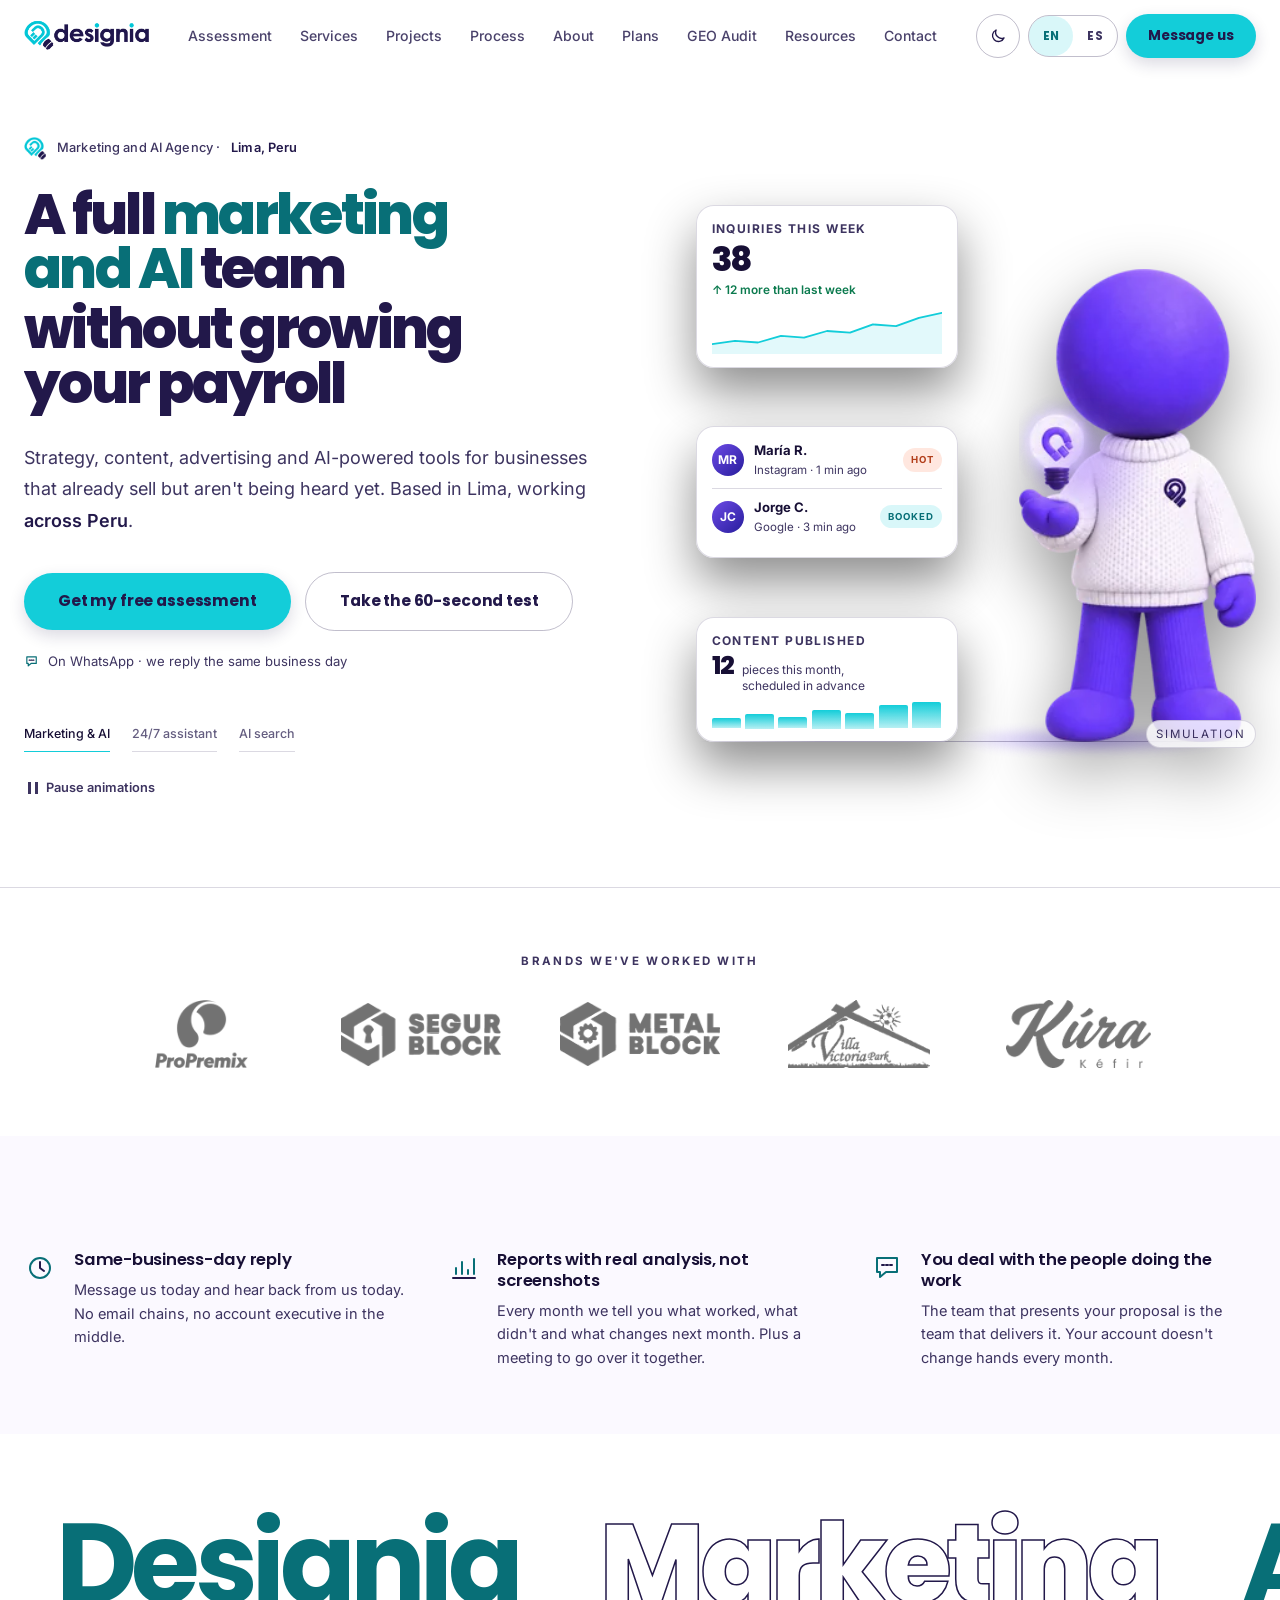
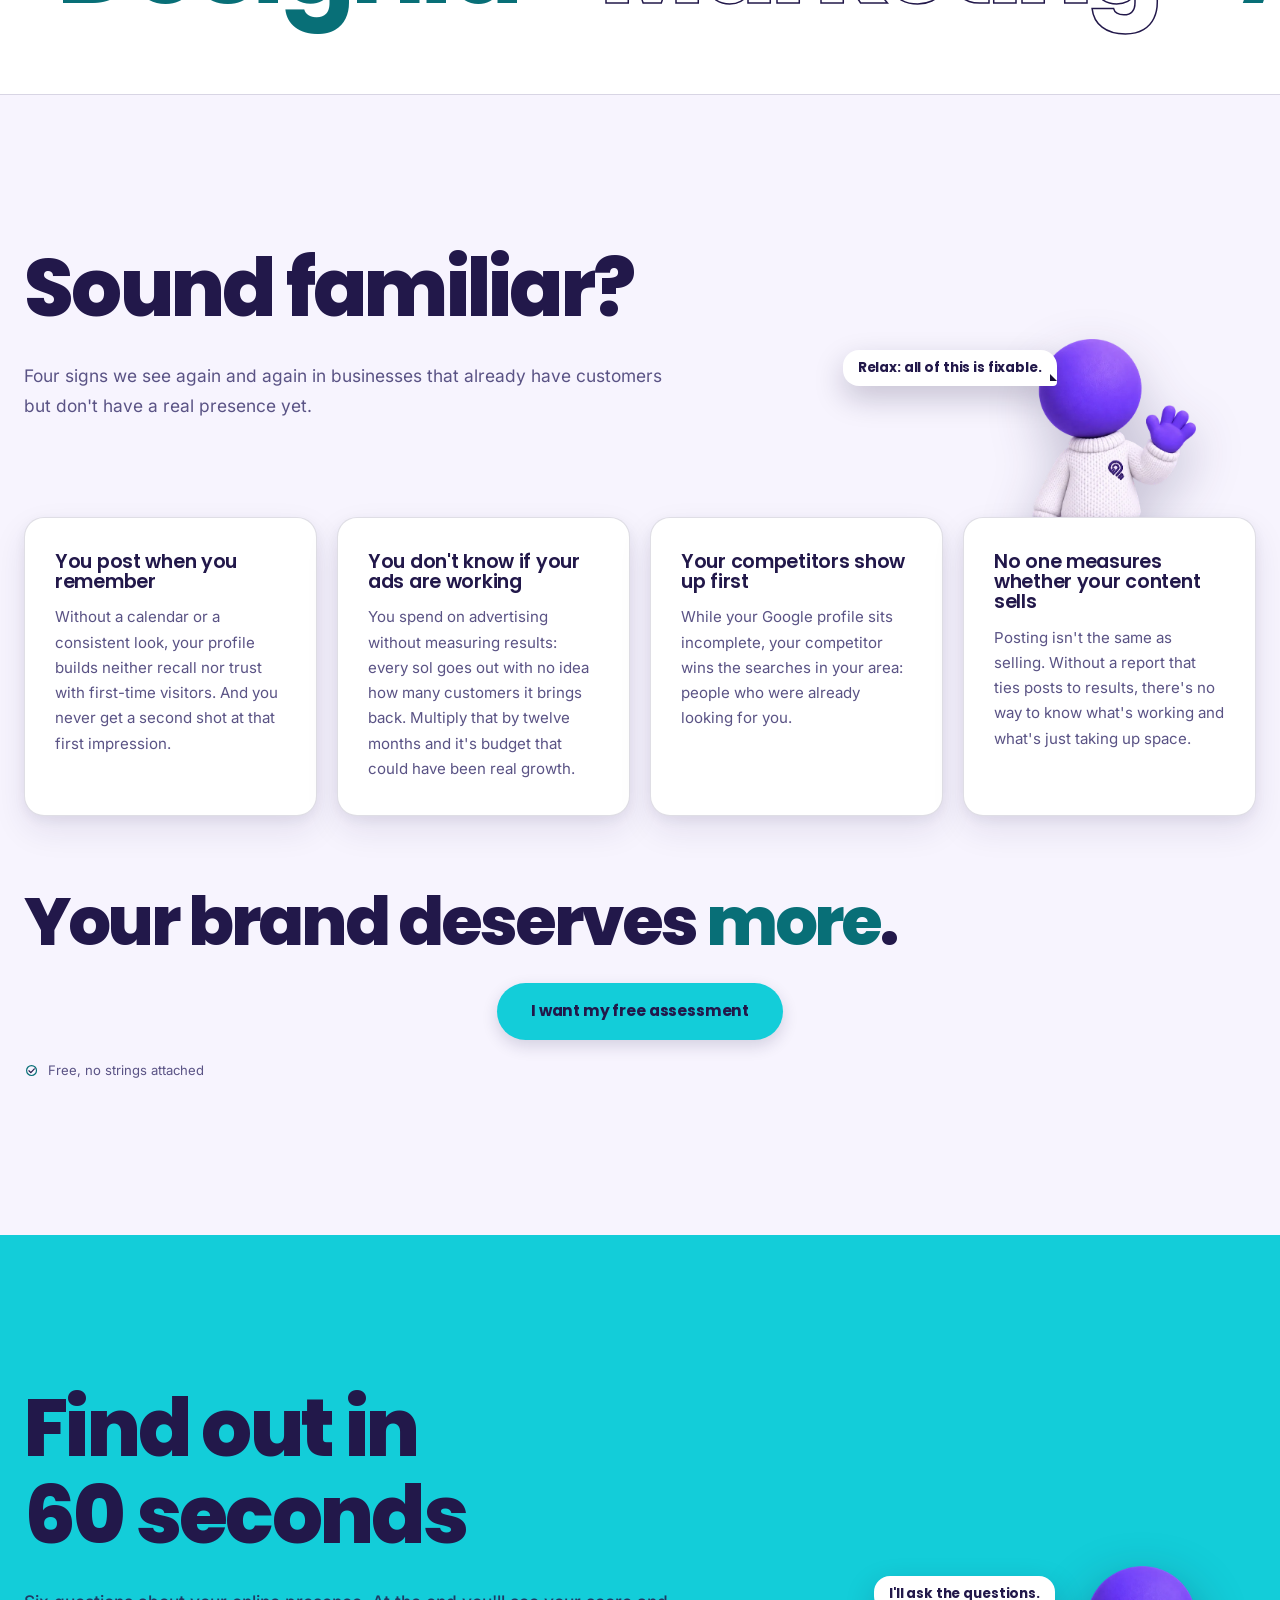
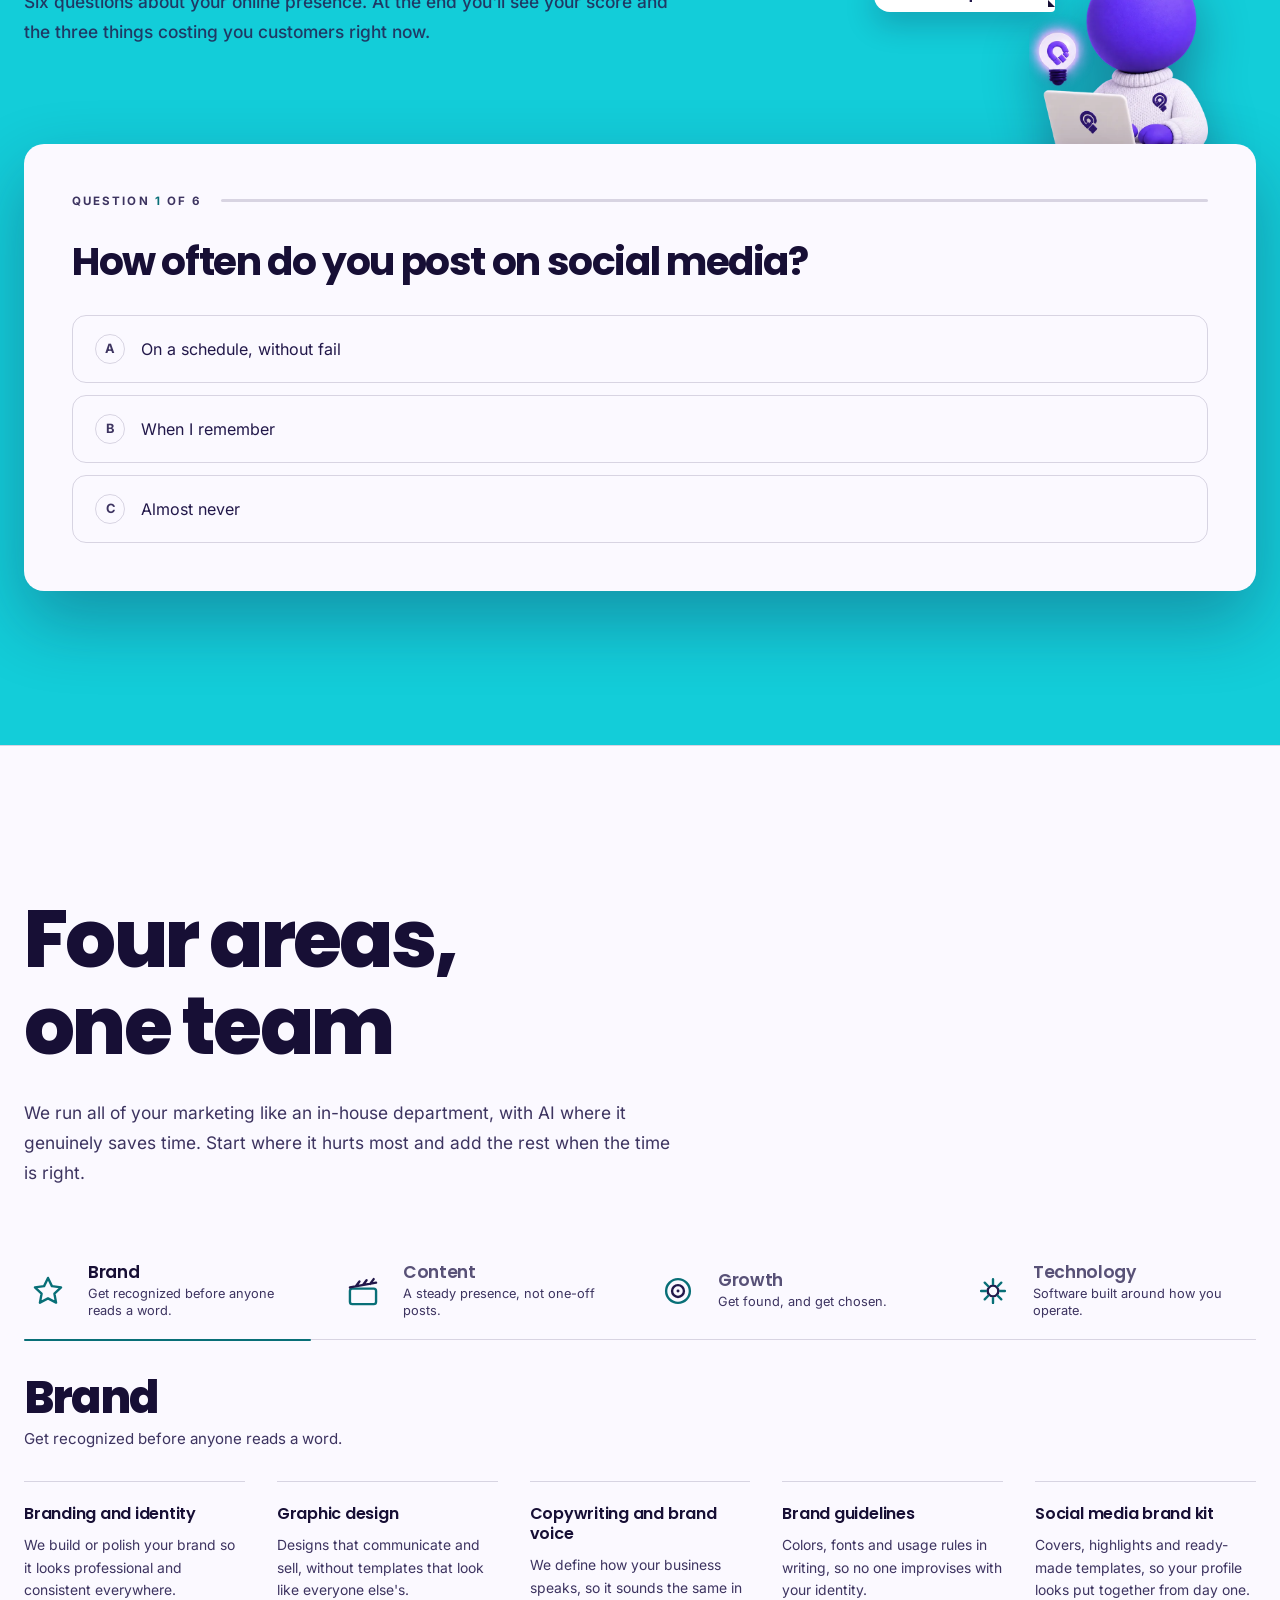
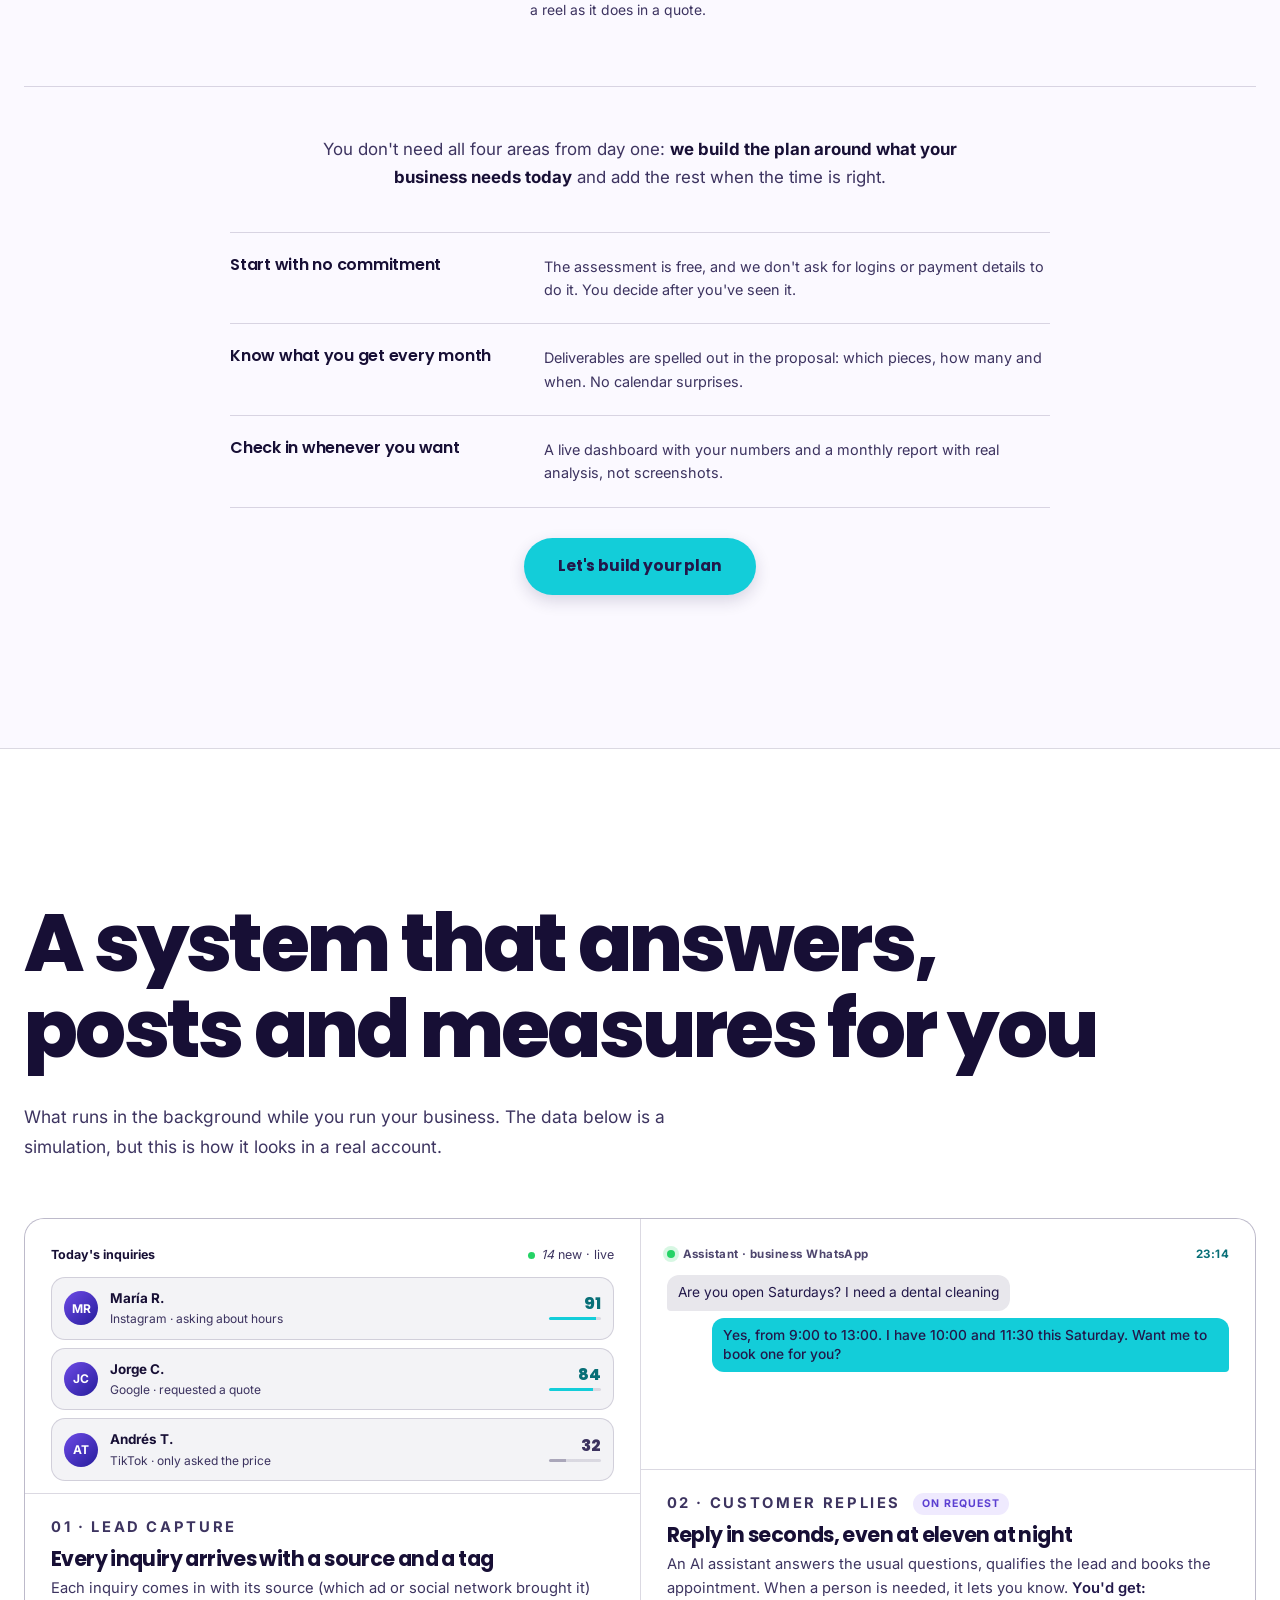
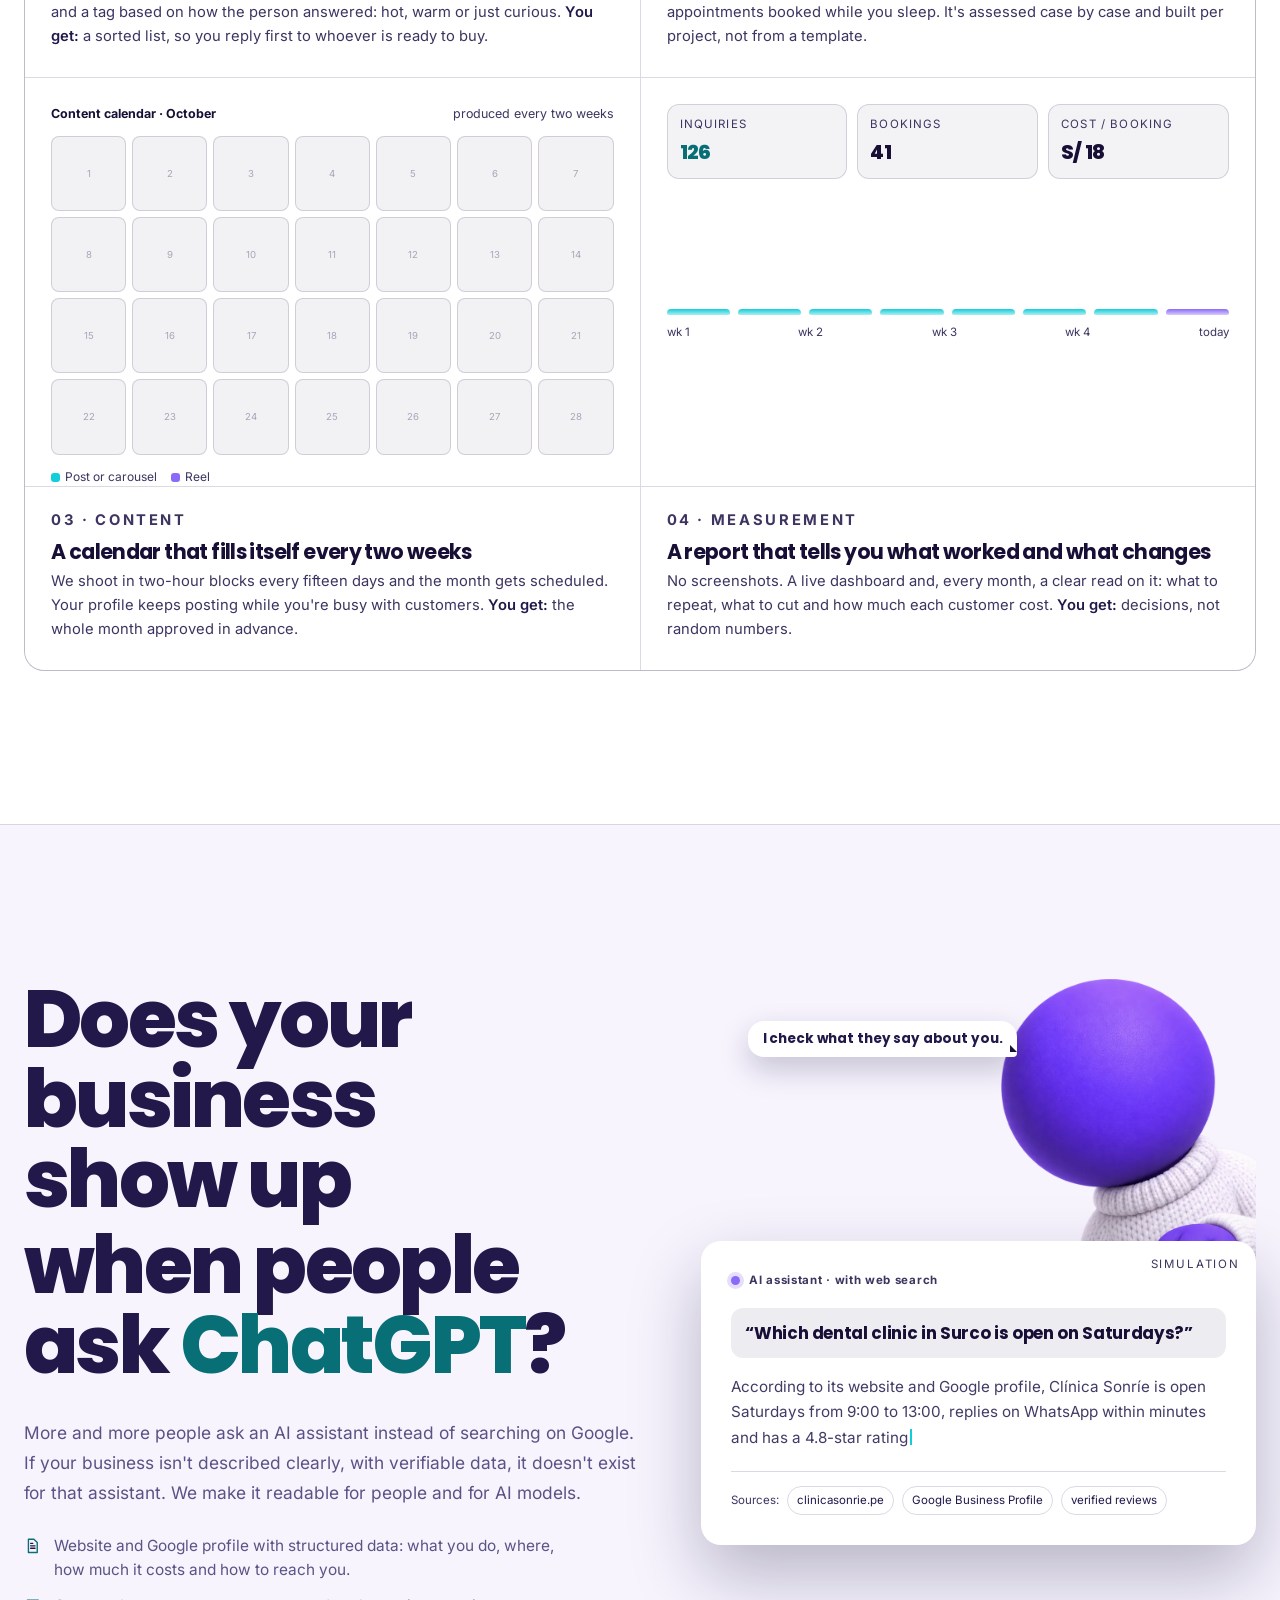
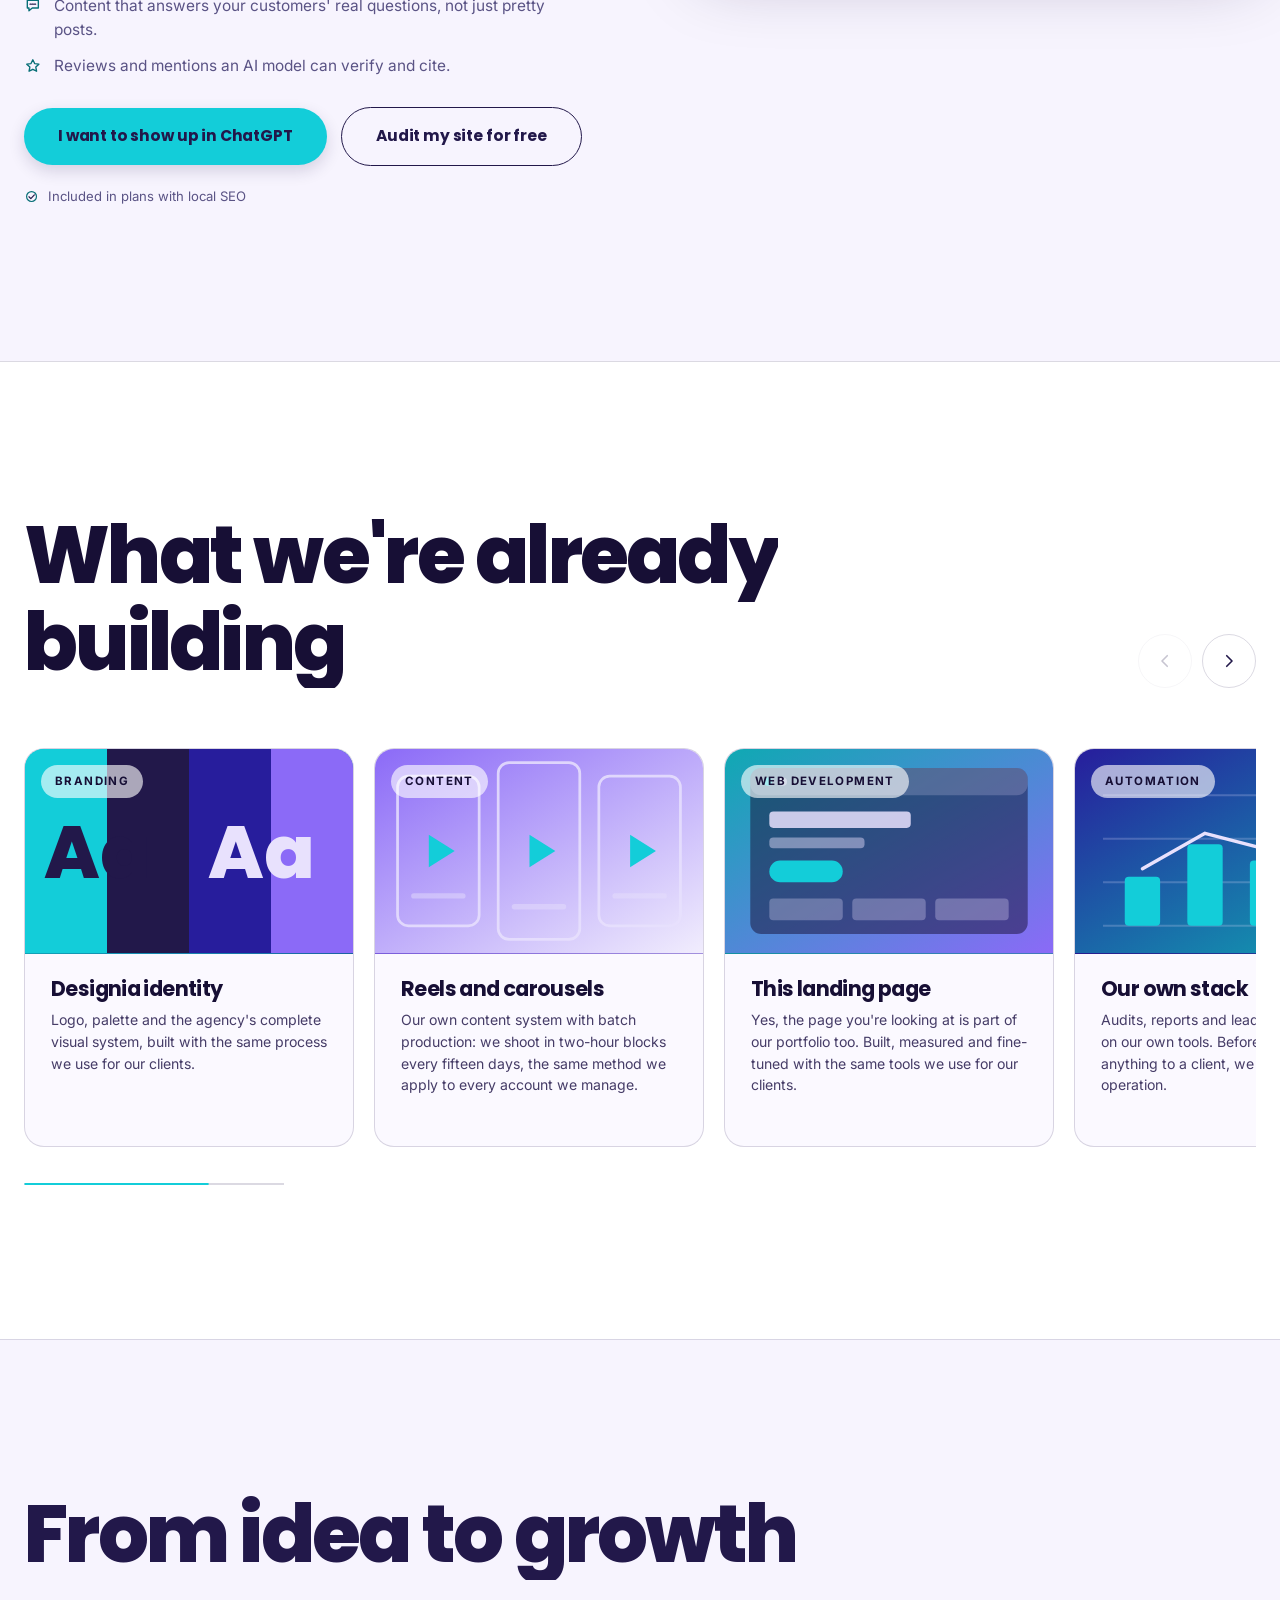
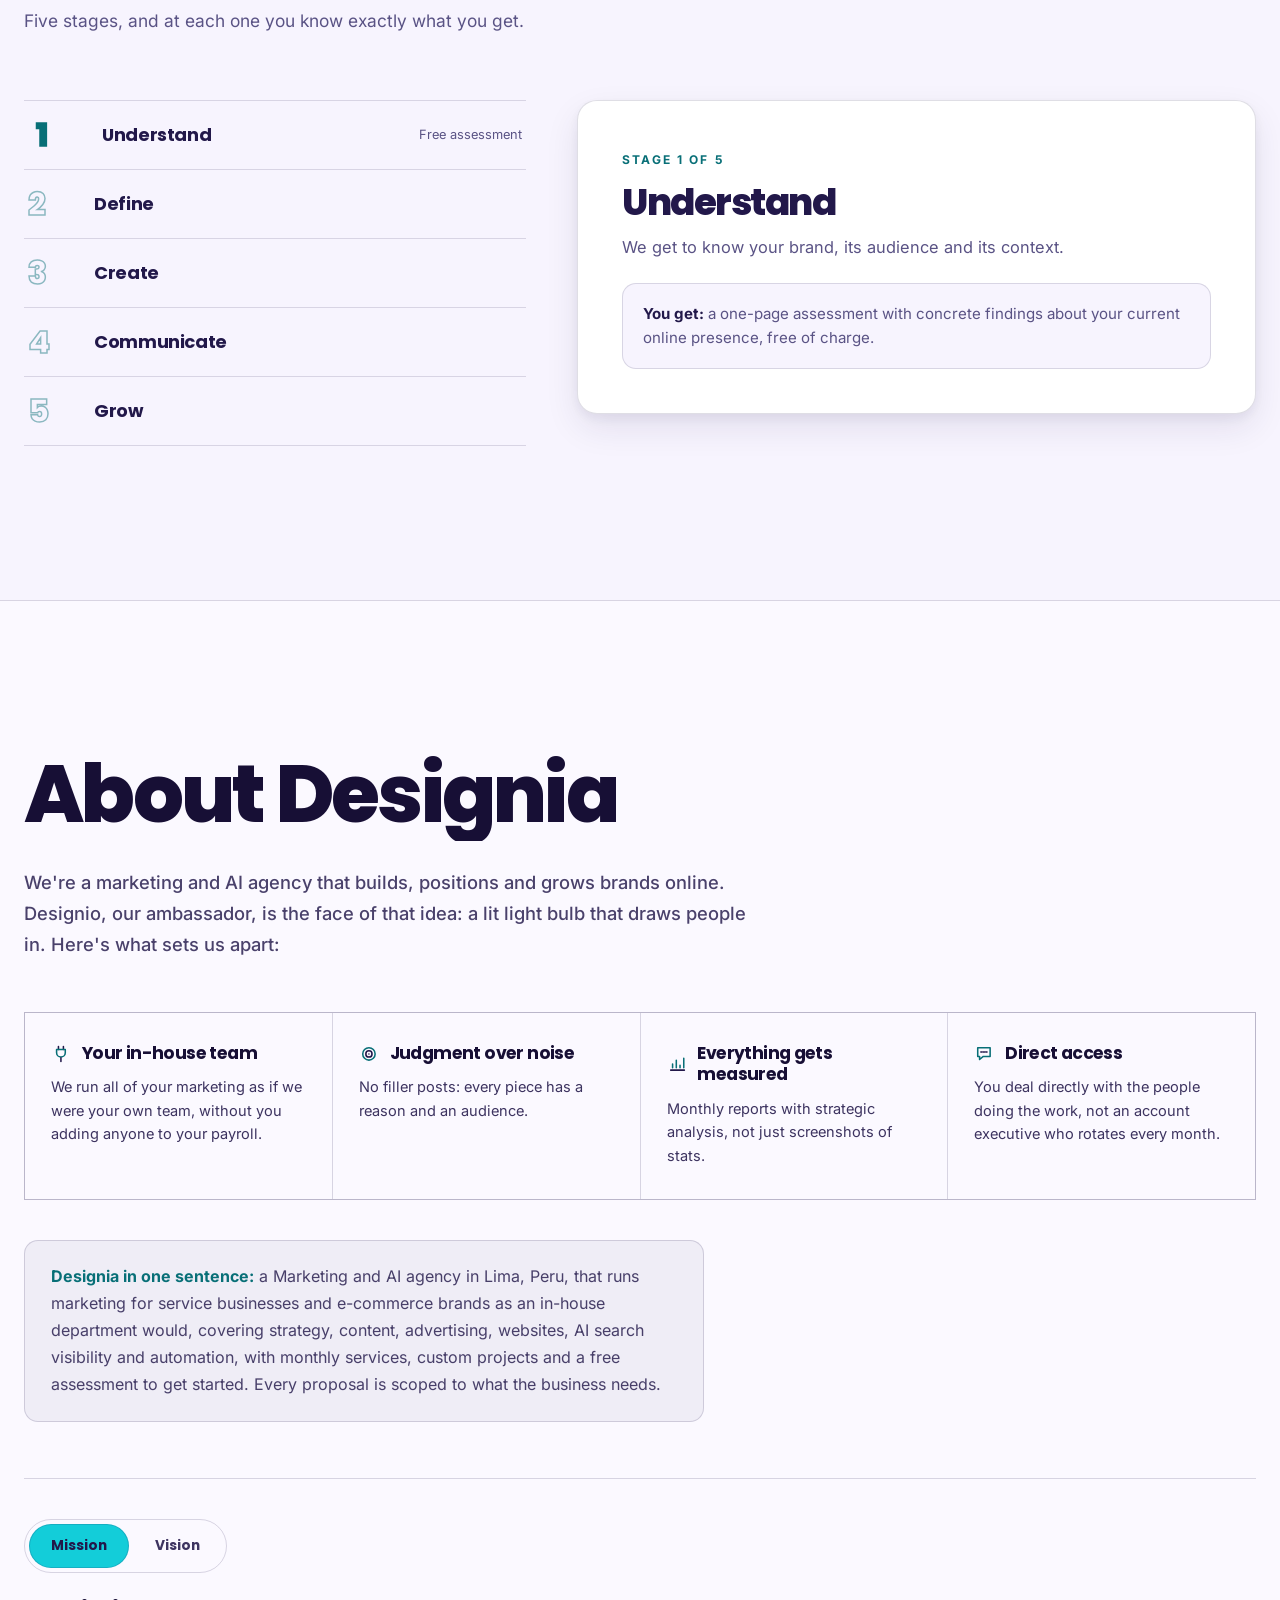
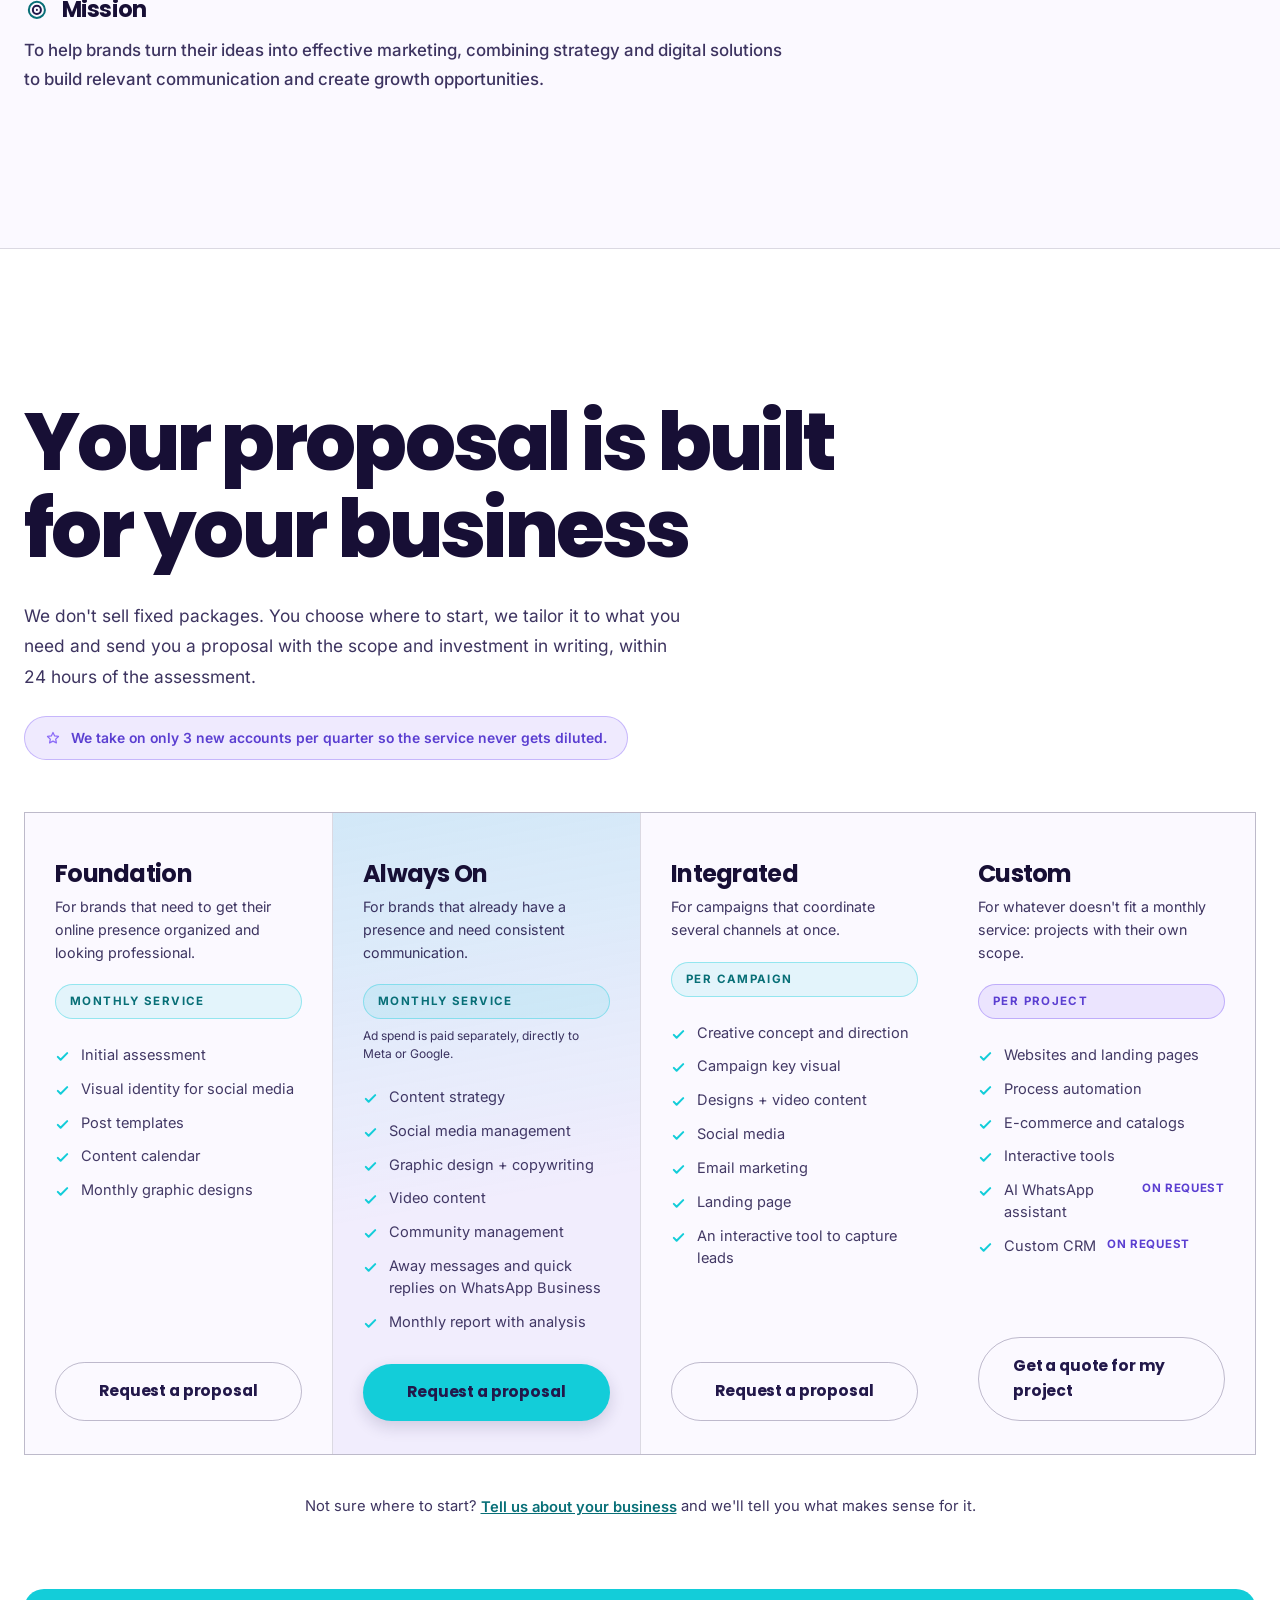
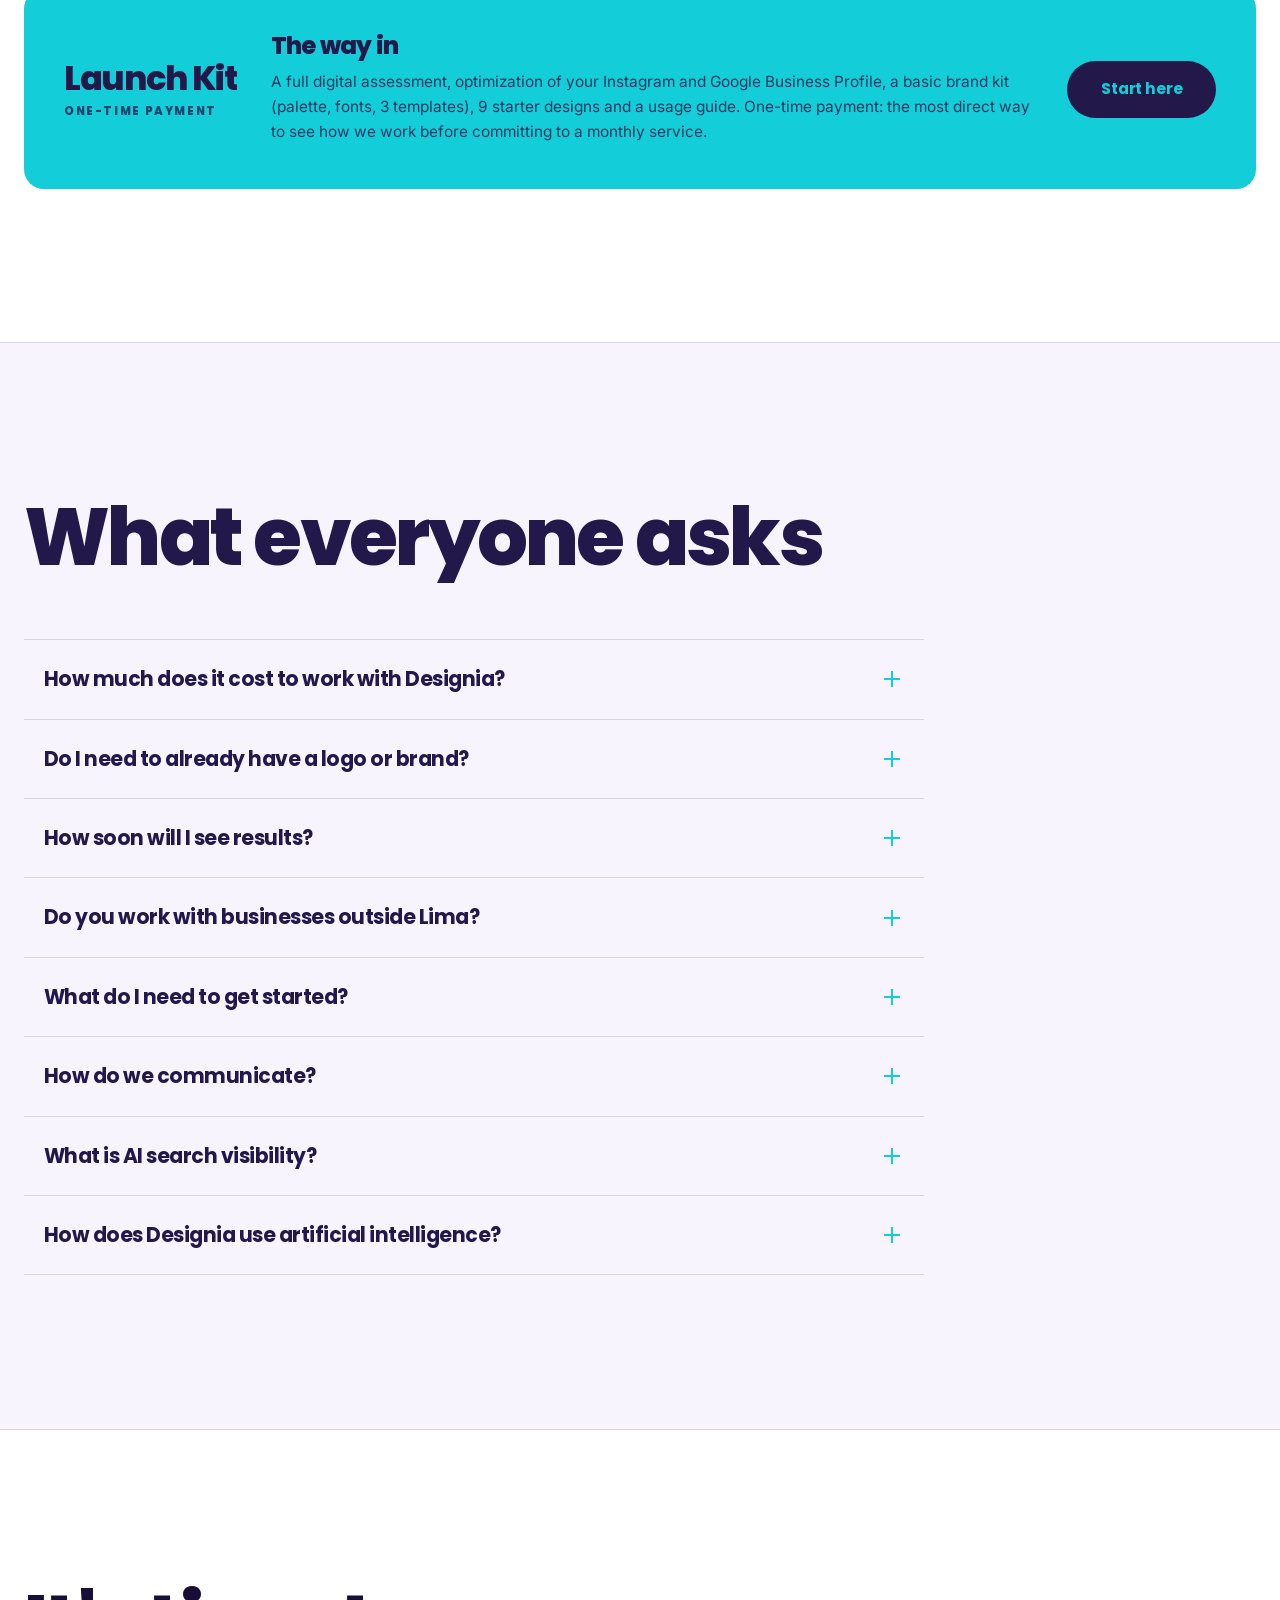
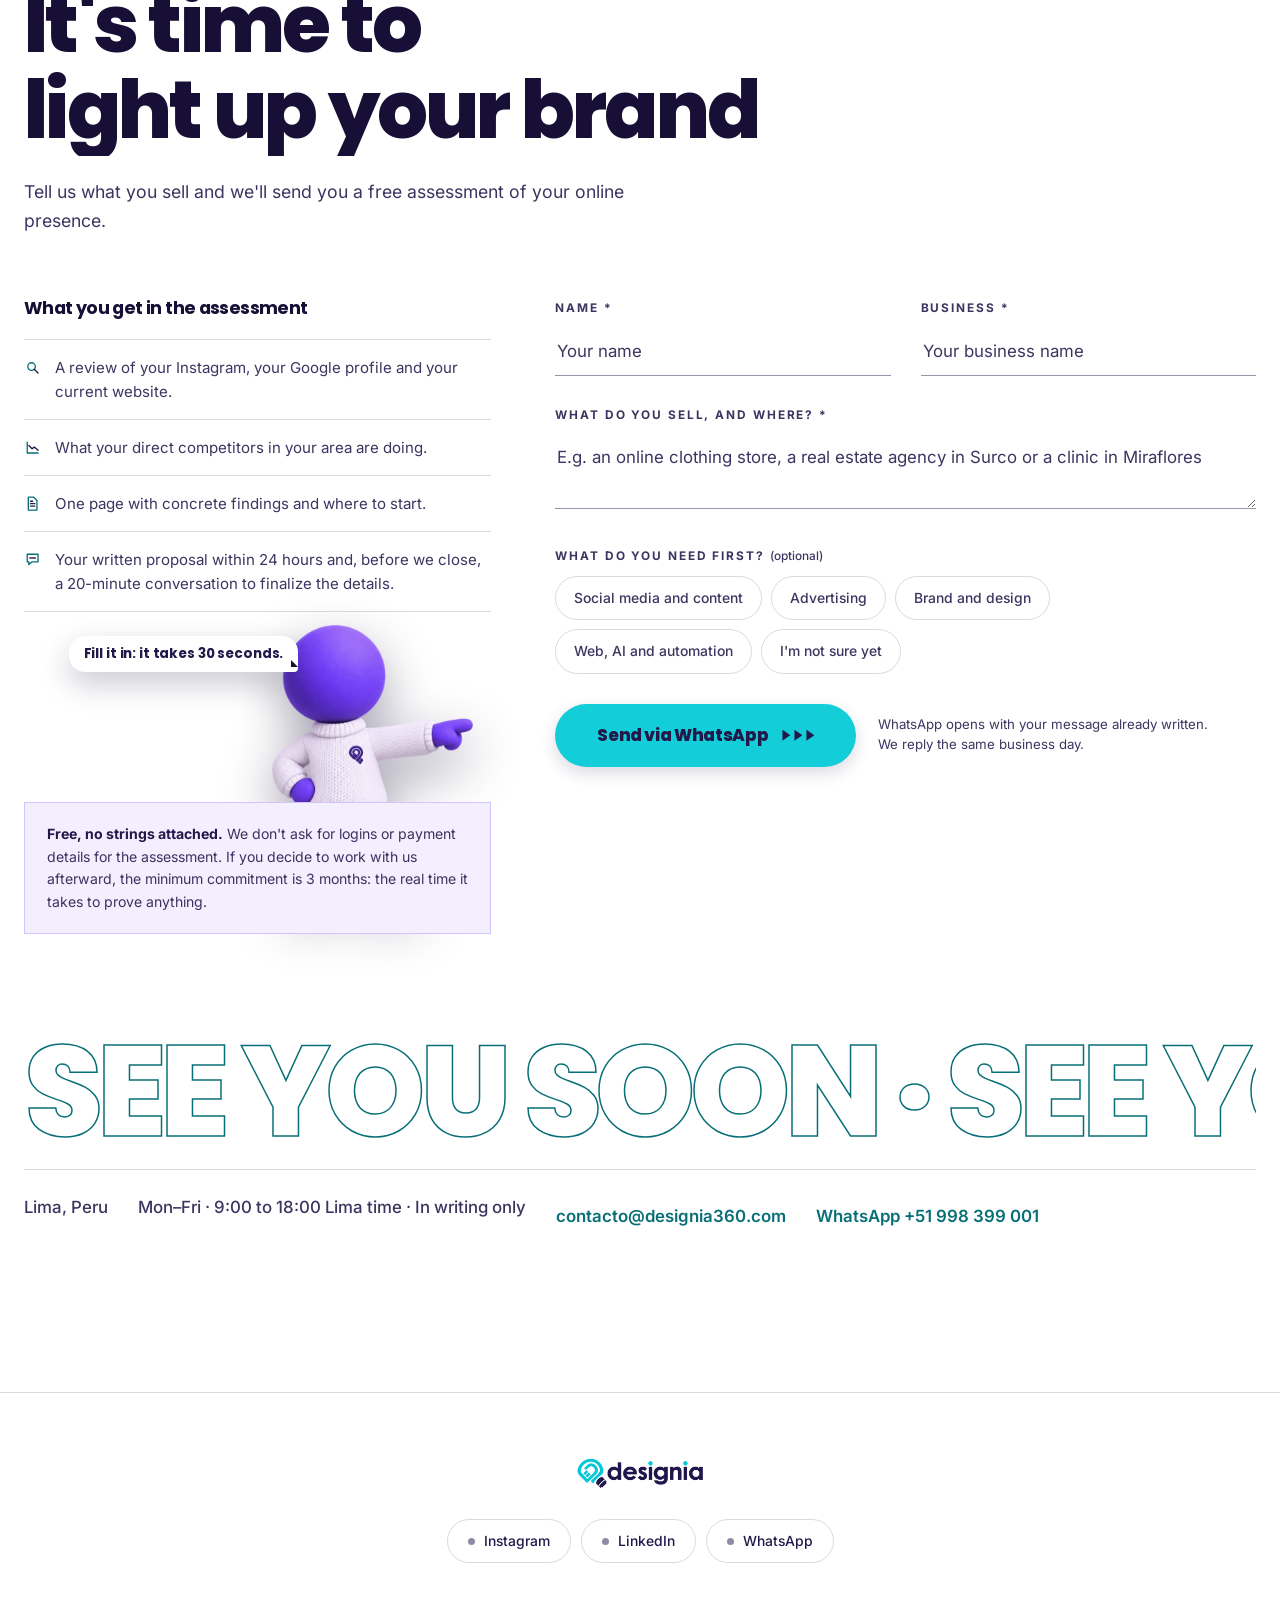
==== commit 9a904eaa: "Prueba 4: noche completa y movimiento Co-Authored-By: Claude Opus 5.5 <noreply@anthropic.com>" ====
--- a/index.html
+++ b/index.html
@@ -142,15 +142,15 @@
 .w-deep{background:var(--bg-0);color:var(--tx);border-top:1px solid var(--hilo)}
 .w-dark h1,.w-dark h2,.w-dark h3,.w-dark h4,
 .w-deep h1,.w-deep h2,.w-deep h3,.w-deep h4{color:var(--tx-fuerte)}
-.w-luz{background:var(--lav-050);color:var(--texto);border-top:1px solid var(--hilo-claro)}
-.w-luz h1,.w-luz h2,.w-luz h3,.w-luz h4{color:var(--tinta)}
+.w-luz{background:var(--lz-bg);color:var(--lz-texto);border-top:1px solid var(--hilo-claro)}
+.w-luz h1,.w-luz h2,.w-luz h3,.w-luz h4{color:var(--lz-tx)}
 .w-turq{background:var(--turq);color:var(--tinta);overflow:hidden}
 .w-turq h2,.w-turq h3,.w-turq h4{color:var(--tinta)}
 
 /* Número de sección, tamaño editorial, al margen */
 
 .sec-lead{max-width:660px;margin-top:26px;font-size:1.08rem;line-height:1.7;color:rgb(var(--L) / .88)}
-.w-luz .sec-lead{color:var(--texto)}
+.w-luz .sec-lead{color:var(--lz-texto)}
 .w-turq .sec-lead{color:rgba(34,24,74,.82);font-weight:500}
 
 /* ==========================================================================
@@ -160,7 +160,7 @@
 .mask>span{display:block;transform:translateY(110%);transition:transform 1s var(--ease-expo) var(--d,0s)}
 .mask.is-in>span{transform:none}
 .grad{color:var(--turq-tx)}
-.w-luz .grad{color:var(--turq-700)}
+.w-luz .grad{color:var(--turq-tx)}
 
 [data-reveal]{opacity:0;transform:translateY(30px);
   transition:opacity .8s var(--ease) var(--d,0s),transform .8s var(--ease) var(--d,0s)}
@@ -188,13 +188,13 @@
 .btn-primary:hover::after{transform:translateX(120%)}
 .btn-ghost{border:1.5px solid rgb(var(--L) / .34);color:var(--tx)}
 .btn-ghost:hover{border-color:var(--turq);color:var(--turq-tx);transform:translateY(-3px)}
-.btn-line{border:1.5px solid var(--tinta);color:var(--tinta)}
+.btn-line{border:1.5px solid var(--lz-tx);color:var(--lz-tx)}
 .btn-line:hover{background:var(--tinta);color:var(--lavanda);transform:translateY(-3px)}
 .btn-sm{min-height:44px;padding:11px 22px;font-size:.85rem}
 .cta-row{display:flex;gap:14px;flex-wrap:wrap;align-items:center}
 .cta-nota{display:inline-flex;align-items:center;gap:9px;font-size:.86rem;font-weight:500;
   color:rgb(var(--L) / .88)}
-.w-luz .cta-nota{color:var(--texto)}
+.w-luz .cta-nota{color:var(--lz-texto)}
 .cta-nota .ic-s{--t1:var(--turq-tx)}
 
 /* ==========================================================================
@@ -204,7 +204,7 @@
 .ic{width:38px;height:38px;stroke-width:4}
 .ic-m{width:46px;height:46px;stroke-width:3.6}
 .ic-s{width:1.15em;height:1.15em;stroke-width:5;vertical-align:-.2em;display:inline-block;flex:none}
-.w-luz .ic,.w-luz .ic-s,.w-luz .ic-m{--t2:var(--tinta)}
+.w-luz .ic,.w-luz .ic-s,.w-luz .ic-m{--t2:var(--lz-tx)}
 .w-turq .ic-s{--t1:var(--intenso);--t2:var(--tinta)}
 .ico-tile{display:grid;place-items:center;width:60px;height:60px;border-radius:var(--r);
   background:rgba(19,205,217,.1);border:1px solid rgba(19,205,217,.3);
@@ -549,8 +549,8 @@
 .ia-motor{font-style:normal;color:var(--turq-tx);display:inline-block;min-width:5.2ch;transition:opacity .3s,transform .3s}
 .ia-motor.fade{opacity:0;transform:translateY(8px)}
 .ia-lista{list-style:none;display:grid;gap:12px;margin:26px 0 30px;max-width:560px}
-.ia-lista li{display:flex;gap:12px;align-items:flex-start;font-size:.96rem;line-height:1.55;color:var(--texto)}
-.ia-lista li .ic-s{margin-top:.2em;--t1:var(--turq-tx);--t2:var(--tinta)}
+.ia-lista li{display:flex;gap:12px;align-items:flex-start;font-size:.96rem;line-height:1.55;color:var(--lz-texto)}
+.ia-lista li .ic-s{margin-top:.2em;--t1:var(--turq-tx);--t2:var(--lz-tx)}
 .ia-card{background:var(--bg-0);color:var(--tx);border-radius:var(--r-lg);padding:clamp(20px,3vw,30px);
   box-shadow:0 30px 70px rgba(23,15,53,.28);position:relative}
 .ia-head{display:flex;align-items:center;gap:9px;font-size:.72rem;font-weight:700;letter-spacing:.06em;color:rgb(var(--L) / .88);margin-bottom:18px}
@@ -578,7 +578,7 @@
 @keyframes dzFlota{50%{transform:translateY(-7px)}}
 /* Globo de diálogo: Designio habla con el visitante */
 .dz-dice{position:absolute;z-index:2;top:6%;right:calc(100% - 16px);white-space:nowrap;padding:10px 15px;
-  border-radius:16px 16px 4px 16px;background:var(--blanco);color:var(--tinta);font-family:'Poppins',sans-serif;
+  border-radius:16px 16px 4px 16px;background:var(--lz-card);color:var(--lz-tx);font-family:'Poppins',sans-serif;
   font-weight:700;font-size:.84rem;letter-spacing:-.01em;line-height:1.2;box-shadow:0 12px 30px rgba(23,15,53,.22);
   opacity:0;transform:translateY(8px) scale(.94);transform-origin:100% 100%;
   transition:opacity .5s var(--ease) .6s,transform .5s var(--ease-expo) .6s}
@@ -650,8 +650,8 @@
 .en-frase{margin-top:40px;padding:22px 26px;border-radius:var(--r);background:rgb(var(--L) / .05);border:1px solid var(--hilo);
   font-size:1rem;line-height:1.7;color:rgb(var(--L) / .82)}
 .en-frase b{color:var(--turq-tx);font-weight:700}
-.w-luz .en-frase{background:#fff;border-color:var(--hilo-claro);color:var(--texto)}
-.w-luz .en-frase b{color:var(--turq-600)}
+.w-luz .en-frase{background:var(--lz-card);border-color:var(--hilo-claro);color:var(--lz-texto)}
+.w-luz .en-frase b{color:var(--turq-tx)}
 
 /* Franja de dos pisos: las cifras dan escala, los compromisos dan confianza */
 .franja{background:var(--bg);padding:clamp(46px,5vw,68px) 24px}
@@ -726,20 +726,20 @@
 .card:hover::before{opacity:1}
 .card:hover::after{transform:scaleX(1)}
 .card:hover .ico-tile{transform:translateY(-3px) rotate(-5deg);background:var(--turq);border-color:var(--turq)}
-.card:hover .ico-tile .ic{--t1:var(--tinta);--t2:var(--tinta)}
+.card:hover .ico-tile .ic{--t1:var(--lz-tx);--t2:var(--lz-tx)}
 .card h3{font-size:1.2rem;font-weight:700;margin:22px 0 12px;position:relative;color:var(--tx-fuerte)}
 .card p{font-size:.94rem;line-height:1.68;color:rgb(var(--L) / .88);position:relative}
-.w-luz .card{background:var(--blanco);border-color:var(--hilo-claro);box-shadow:var(--sh)}
-.w-luz .card h3{color:var(--tinta)}
-.w-luz .card p{color:var(--texto)}
+.w-luz .card{background:var(--lz-card);border-color:var(--hilo-claro);box-shadow:var(--sh)}
+.w-luz .card h3{color:var(--lz-tx)}
+.w-luz .card p{color:var(--lz-texto)}
 
 .postales{display:grid;gap:20px;grid-template-columns:repeat(auto-fit,minmax(258px,1fr));margin-top:64px}
 .cierre-problema{margin-top:72px;font-family:'Poppins',sans-serif;font-weight:800;letter-spacing:-.045em;
   font-size:clamp(2rem,5.5vw,4.2rem);line-height:1;color:var(--tx-fuerte)}
 .cierre-problema em{font-style:normal;color:var(--turq-tx)}
 /* En la sección clara el titular iba blanco sobre lavanda: no se leía */
-.w-luz .cierre-problema{color:var(--tinta)}
-.w-luz .cierre-problema em{color:var(--turq-600)}
+.w-luz .cierre-problema{color:var(--lz-tx)}
+.w-luz .cierre-problema em{color:var(--turq-tx)}
 
 /* ==========================================================================
    DIAGNÓSTICO EXPRESS — la herramienta es la demostración
@@ -816,7 +816,7 @@
 .ptab:hover .ico-tile{transform:translateY(-2px)}
 .ptab.is-on{background:var(--bg-hover)}
 .ptab.is-on .ico-tile{background:var(--turq);border-color:var(--turq)}
-.ptab.is-on .ico-tile .ic{--t1:var(--tinta);--t2:var(--tinta)}
+.ptab.is-on .ico-tile .ic{--t1:var(--lz-tx);--t2:var(--lz-tx)}
 .ptab.is-on::after{content:"";position:absolute;left:0;right:0;bottom:0;height:3px;background:var(--turq)}
 .pilar-bloque{padding-top:36px;animation:sube .5s var(--ease) both}
 @media(max-width:820px){.pilar-tabs{grid-template-columns:repeat(2,minmax(0,1fr))}.ptab{padding:14px 12px;gap:2px 10px;min-width:0}.ptab small{display:none}
@@ -918,8 +918,8 @@
   border-bottom:1px solid var(--hilo-claro);cursor:pointer;transition:padding .35s var(--ease)}
 .paso .num{font-family:'Poppins',sans-serif;font-weight:800;font-size:2rem;letter-spacing:-.05em;line-height:1;width:1.5em;
   color:transparent;-webkit-text-stroke:1.5px var(--turq-tx);opacity:.45;transition:opacity .4s,color .4s}
-.paso b{font-family:'Poppins',sans-serif;font-weight:700;font-size:1.12rem;letter-spacing:-.02em;color:var(--tinta)}
-.paso small{margin-left:auto;font-size:.8rem;color:var(--texto);opacity:0;transform:translateX(-6px);transition:opacity .3s,transform .3s}
+.paso b{font-family:'Poppins',sans-serif;font-weight:700;font-size:1.12rem;letter-spacing:-.02em;color:var(--lz-tx)}
+.paso small{margin-left:auto;font-size:.8rem;color:var(--lz-texto);opacity:0;transform:translateX(-6px);transition:opacity .3s,transform .3s}
 .paso:hover .num,.paso.is-on .num{opacity:1}
 .paso.is-on .num{color:var(--turq-tx)}
 .paso.is-on{padding-left:12px}
@@ -927,17 +927,17 @@
 .paso .barra{position:absolute;left:0;bottom:-1px;height:2px;width:0;background:var(--turq-600)}
 .proceso.auto .paso.is-on .barra{animation:pasoBarra 5s linear forwards}
 @keyframes pasoBarra{to{width:100%}}
-.paso-panel{position:relative;background:var(--blanco);border:1px solid var(--hilo-claro);border-radius:var(--r-lg);
+.paso-panel{position:relative;background:var(--lz-card);border:1px solid var(--hilo-claro);border-radius:var(--r-lg);
   padding:clamp(28px,4vw,44px);box-shadow:var(--sh);overflow:hidden;min-height:300px}
 .paso-det{position:relative;animation:sube .45s var(--ease) both}
 .paso-det::before{content:attr(data-num);position:absolute;right:-10px;top:-34px;font-family:'Poppins',sans-serif;font-weight:800;
   font-size:7rem;line-height:1;letter-spacing:-.06em;color:transparent;-webkit-text-stroke:1.5px rgba(19,205,217,.38);pointer-events:none}
 .paso-n{display:inline-block;font-size:.75rem;font-weight:700;letter-spacing:.18em;text-transform:uppercase;color:var(--turq-tx);margin-bottom:14px}
-.paso-det h3{font-size:clamp(1.6rem,1.2rem + 1.4vw,2.4rem);font-weight:800;letter-spacing:-.04em;color:var(--tinta);margin-bottom:12px}
-.paso-det>p{font-size:1.02rem;line-height:1.65;color:var(--texto);max-width:520px}
-.paso-det .rec{margin-top:22px;padding:18px 20px;border-radius:var(--r);background:var(--lav-050);border:1px solid var(--hilo-claro);
-  font-size:.94rem;line-height:1.6;color:var(--texto);max-width:none}
-.paso-det .rec b{color:var(--tinta);font-weight:700}
+.paso-det h3{font-size:clamp(1.6rem,1.2rem + 1.4vw,2.4rem);font-weight:800;letter-spacing:-.04em;color:var(--lz-tx);margin-bottom:12px}
+.paso-det>p{font-size:1.02rem;line-height:1.65;color:var(--lz-texto);max-width:520px}
+.paso-det .rec{margin-top:22px;padding:18px 20px;border-radius:var(--r);background:var(--lz-bg);border:1px solid var(--hilo-claro);
+  font-size:.94rem;line-height:1.6;color:var(--lz-texto);max-width:none}
+.paso-det .rec b{color:var(--lz-tx);font-weight:700}
 
 /* ==========================================================================
    17. FILOSOFÍA
@@ -973,7 +973,7 @@
   display:flex;flex-direction:column;transform-style:preserve-3d;will-change:transform;
   transition:transform .4s var(--ease),background .35s}
 .plan:hover{background:var(--bg-hover)}
-.plan.destacado{background:linear-gradient(170deg,rgba(19,205,217,.14),rgba(34,24,74,0) 60%),var(--bg-hover)}
+.plan.destacado{background:linear-gradient(170deg,rgba(19,205,217,.14),rgb(var(--D) / 0) 60%),var(--bg-hover)}
 .p-tag-plan{position:absolute;top:18px;right:18px;background:var(--turq);color:var(--tinta);
   padding:6px 14px;border-radius:var(--r-full);font-size:.72rem;font-weight:800;
   letter-spacing:.1em;text-transform:uppercase;white-space:nowrap}
@@ -998,11 +998,11 @@
   display:flex;gap:34px;align-items:center;flex-wrap:wrap;position:relative;overflow:hidden;
   border-radius:var(--r-lg)}
 .kit .marca-kit{font-family:'Poppins',sans-serif;font-size:clamp(1.5rem,3vw,2.1rem);font-weight:800;
-  letter-spacing:-.04em;color:var(--tinta);line-height:1.05;max-width:8ch}
+  letter-spacing:-.04em;color:var(--lz-tx);line-height:1.05;max-width:8ch}
 .kit .marca-kit small{display:block;font-size:.72rem;font-weight:800;letter-spacing:.14em;
-  text-transform:uppercase;color:rgba(34,24,74,.75);margin-top:8px}
-.kit h3{font-size:1.5rem;font-weight:800;margin-bottom:10px;letter-spacing:-.03em;color:var(--tinta)}
-.kit p{font-size:.96rem;color:rgba(34,24,74,.82);line-height:1.65}
+  text-transform:uppercase;color:rgb(var(--D) / .75);margin-top:8px}
+.kit h3{font-size:1.5rem;font-weight:800;margin-bottom:10px;letter-spacing:-.03em;color:var(--lz-tx)}
+.kit p{font-size:.96rem;color:rgb(var(--D) / .82);line-height:1.65}
 .kit .btn-primary{background:var(--tinta);color:var(--turq);box-shadow:none}
 .kit .btn-primary:hover{box-shadow:0 16px 40px rgba(34,24,74,.35)}
 
@@ -1011,10 +1011,10 @@
    ========================================================================== */
 .faq{max-width:900px;margin:56px auto 0;border-top:1px solid var(--hilo-claro)}
 .faq-item{border-bottom:1px solid var(--hilo-claro);transition:background .35s}
-.faq-item.open{background:var(--blanco)}
+.faq-item.open{background:var(--lz-card)}
 .faq-q{width:100%;display:flex;justify-content:space-between;align-items:center;gap:20px;
   padding:26px 20px;font-family:'Poppins',sans-serif;font-weight:700;
-  font-size:clamp(1.05rem,.95rem + .4vw,1.3rem);letter-spacing:-.025em;color:var(--tinta);
+  font-size:clamp(1.05rem,.95rem + .4vw,1.3rem);letter-spacing:-.025em;color:var(--lz-tx);
   text-align:left;cursor:pointer;line-height:1.3;transition:color .3s}
 .faq-q:hover{color:var(--turq-tx)}
 .faq-q .mas{position:relative;flex:none;width:24px;height:24px;transition:transform .4s var(--ease)}
@@ -1025,7 +1025,7 @@
 .faq-item.open .mas{transform:rotate(180deg)}
 .faq-item.open .mas::after{transform:translate(-50%,-50%) scaleY(0)}
 .faq-a{height:0;overflow:hidden;transition:height .42s var(--ease)}
-.faq-a p{padding:0 20px 28px;font-size:.98rem;line-height:1.72;color:var(--texto);max-width:720px}
+.faq-a p{padding:0 20px 28px;font-size:.98rem;line-height:1.72;color:var(--lz-texto);max-width:720px}
 .no-js .faq-a{height:auto}
 
 /* ==========================================================================
@@ -1101,7 +1101,7 @@
 .cta-movil.show{transform:none}
 .cta-movil .btn{flex:1;min-height:50px;padding:12px 14px;font-size:.88rem}
 .cta-movil .btn-line{border-color:var(--hilo);color:var(--lavanda)}
-.cta-movil .btn-line:hover{background:var(--lavanda);color:var(--tinta)}
+.cta-movil .btn-line:hover{background:var(--lavanda);color:var(--lz-tx)}
 @media(max-width:760px){
   body.bar-on .topbar .nav-cta .btn-sm{visibility:hidden}
   .cta-movil{display:flex}
@@ -1160,8 +1160,8 @@
 /* foco visible también sobre las secciones claras (turquesa sobre lavanda = 1,8:1) */
 .w-luz :focus-visible{outline-color:var(--tinta)}
 .w-luz .ia-card :focus-visible{outline-color:var(--turq)}
-.w-luz .kicker,.paso-n,.w-luz .cierre-problema em,.w-luz .en-frase b,.w-luz .ia-motor,.paso.is-on .num{color:var(--turq-700)}
-.paso .num{-webkit-text-stroke-color:var(--turq-700)}
+.w-luz .kicker,.paso-n,.w-luz .cierre-problema em,.w-luz .en-frase b,.w-luz .ia-motor,.paso.is-on .num{color:var(--turq-tx)}
+.paso .num{-webkit-text-stroke-color:var(--turq-tx)}
 /* violeta como texto sobre tinta no llega a 4,5:1 */
 .plan-medida .alcance,.cupos,.plan .li-nota{color:var(--violeta-texto)}
 /* textos con alfa demasiado bajo (la etiqueta "Simulación" tiene que leerse) */
@@ -1236,7 +1236,7 @@
   .postales>.card{scroll-snap-align:start}
   .postales-pista{display:flex}
 }
-.postales-pista{display:none;align-items:center;gap:8px;margin-top:10px;font-size:.8rem;font-weight:600;color:var(--texto)}
+.postales-pista{display:none;align-items:center;gap:8px;margin-top:10px;font-size:.8rem;font-weight:600;color:var(--lz-texto)}
 
 /* Selector de idioma: el idioma actual va resaltado, el otro es un enlace */
 .lang-sw{display:inline-flex;align-items:center;border:1px solid rgb(var(--L) / .28);border-radius:999px;
@@ -1347,6 +1347,55 @@
 html[data-tema="claro"] .dz-zona>.garantia{background:#F3EFFE}
 html[data-tema="claro"] .gigante{-webkit-text-stroke-color:var(--turq-tx)}
 html[data-tema="claro"] .tag-consulta{color:#5B3FD1;background:rgba(139,106,247,.14)}
+
+/* === NOCHE COMPLETA: lo que era claro también se oscurece (tonos alternados) === */
+:root{--lz-tx:var(--blanco);--lz-texto:rgb(232 225 253 / .88);--lz-bg:#1C1440;--lz-bg2:#241A4F;
+  --lz-card:rgb(232 225 253 / .045);--D:232 225 253;--hilo-claro:rgba(232,225,253,.14);
+  --sh:0 4px 12px rgba(0,0,0,.18),0 14px 34px rgba(0,0,0,.22);--sh-lg:0 10px 24px rgba(0,0,0,.2),0 30px 64px rgba(0,0,0,.3)}
+html[data-tema="claro"]{--lz-tx:var(--tinta);--lz-texto:var(--texto);--lz-bg:var(--lav-050);--lz-bg2:var(--lav-100);
+  --lz-card:#fff;--D:34 24 74;--hilo-claro:rgba(34,24,74,.14);
+  --sh:0 4px 12px rgba(34,24,74,.06),0 14px 34px rgba(34,24,74,.09);--sh-lg:0 10px 24px rgba(34,24,74,.08),0 30px 64px rgba(34,24,74,.14)}
+/* botón de línea en secciones que ahora son oscuras */
+html:not([data-tema="claro"]) .btn-line{border-color:rgba(232,225,253,.4);color:var(--lavanda)}
+html:not([data-tema="claro"]) .btn-line:hover{background:var(--lavanda);color:var(--tinta)}
+html:not([data-tema="claro"]) .w-luz .tag-consulta{color:#C7B8FF;background:rgba(139,106,247,.2)}
+
+/* === MOVIMIENTO (prueba nov-2026) === */
+/* indicador que se desliza entre pestañas */
+.pilar-tabs,.mv-tabs{position:relative}
+.tab-ind{position:absolute;top:0;left:0;height:2px;width:0;background:var(--turq-tx);border-radius:2px;pointer-events:none;
+  transition:transform .55s var(--ease-expo),width .55s var(--ease-expo),height .55s var(--ease-expo);z-index:2}
+.tab-ind.pill{background:var(--turq);border-radius:999px;z-index:0}
+.pilar-tabs .ptab.is-on::after{display:none}
+.mv-tab{position:relative;z-index:1}
+.mv-tab.is-on{background:transparent}
+.ptab b,.ptab small,.ptab .ic{transition:color .35s var(--ease)}
+/* tarjetas del área de servicios: entran escalonadas cada vez que cambias de pestaña */
+.pilar-bloque .serv-card{animation:entra .6s var(--ease-expo) both;animation-delay:calc(var(--i,0) * 70ms + 80ms)}
+@keyframes entra{from{opacity:0;transform:translateY(16px)}}
+.serv-card{transition:border-color .35s var(--ease)}
+.serv-card h4{transition:color .35s var(--ease)}
+.serv-card:hover{border-top-color:var(--turq-tx)}
+.serv-card:hover h4{color:var(--turq-tx)}
+/* viñetas: aparecen una a una y el check o el ícono hace un pequeño pop */
+.vivo>*{opacity:0;transform:translateY(10px);
+  transition:opacity .55s var(--ease) calc(var(--i,0) * 65ms),transform .6s var(--ease-expo) calc(var(--i,0) * 65ms)}
+.vivo.is-in>*{opacity:1;transform:none}
+.vivo>li::before,.vivo>li>.ic-s{transform:scale(.2);opacity:0;
+  transition:transform .5s cubic-bezier(.34,1.56,.64,1) calc(var(--i,0) * 65ms + .18s),opacity .3s calc(var(--i,0) * 65ms + .18s)}
+.vivo.is-in>li::before,.vivo.is-in>li>.ic-s{transform:none;opacity:1}
+/* barras de la tarjeta de la portada: crecen al cargar */
+.vbars i{transform-origin:bottom;animation:crece .9s var(--ease-expo) both;animation-delay:calc(.9s + var(--j,0) * 70ms)}
+@keyframes crece{from{transform:scaleY(0)}}
+/* tarjetas: un leve ascenso al pasar el mouse */
+.card{transition:transform .45s var(--ease-expo),background .35s,border-color .35s,box-shadow .45s}
+.card:hover{transform:translateY(-3px)}
+@media(prefers-reduced-motion:reduce){
+  .vivo>*,.vivo>li::before,.vivo>li>.ic-s{opacity:1!important;transform:none!important;transition:none!important}
+  .pilar-bloque .serv-card,.vbars i{animation:none!important}
+  .tab-ind{transition:none}
+  .card:hover{transform:none}
+}
 </style>
 </head>
 <body>
@@ -3249,5 +3298,43 @@
   });
 })();
 </script>
+<script>
+/* Movimiento: indicador de pestañas, escalonados y viñetas que entran al hacer scroll */
+(function(){
+  var d = document, reduce = matchMedia('(prefers-reduced-motion: reduce)').matches;
+  function indicador(lista, sel, pill){
+    if(!lista) return;
+    var ind = d.createElement('i'); ind.className = 'tab-ind' + (pill ? ' pill' : ''); ind.setAttribute('aria-hidden', 'true');
+    lista.appendChild(ind);
+    function mueve(){
+      var on = lista.querySelector(sel + '.is-on'); if(!on) return;
+      var y = pill ? on.offsetTop : on.offsetTop + on.offsetHeight - 1;
+      ind.style.width = on.offsetWidth + 'px';
+      if(pill) ind.style.height = on.offsetHeight + 'px';
+      ind.style.transform = 'translate(' + on.offsetLeft + 'px,' + y + 'px)';
+    }
+    new MutationObserver(mueve).observe(lista, {subtree: true, attributes: true, attributeFilter: ['class']});
+    addEventListener('resize', mueve); mueve();
+    if(d.fonts && d.fonts.ready) d.fonts.ready.then(mueve);
+  }
+  indicador(d.querySelector('.pilar-tabs'), '.ptab', false);
+  indicador(d.querySelector('.mv-tabs'), '.mv-tab', true);
+
+  function indices(grupo, prop){ Array.prototype.forEach.call(grupo.children, function(c, i){ c.style.setProperty(prop, i); }); }
+  d.querySelectorAll('.serv-grid').forEach(function(g){ indices(g, '--i'); });
+  d.querySelectorAll('.vbars').forEach(function(g){ indices(g, '--j'); });
+
+  var listas = [];
+  d.querySelectorAll('.plan ul, .entrega ul, .ia-lista, .pruebas').forEach(function(l){
+    if(l.querySelector(':scope > [data-reveal]')) return;   // ya tiene su propio revelado
+    l.classList.add('vivo'); indices(l, '--i'); listas.push(l);
+  });
+  if(reduce || !('IntersectionObserver' in window)){ listas.forEach(function(l){ l.classList.add('is-in'); }); return; }
+  var io = new IntersectionObserver(function(es){
+    es.forEach(function(x){ if(x.isIntersecting){ x.target.classList.add('is-in'); io.unobserve(x.target); } });
+  }, {threshold: .2, rootMargin: '0px 0px -6% 0px'});
+  listas.forEach(function(l){ io.observe(l); });
+})();
+</script>
 </body>
 </html>
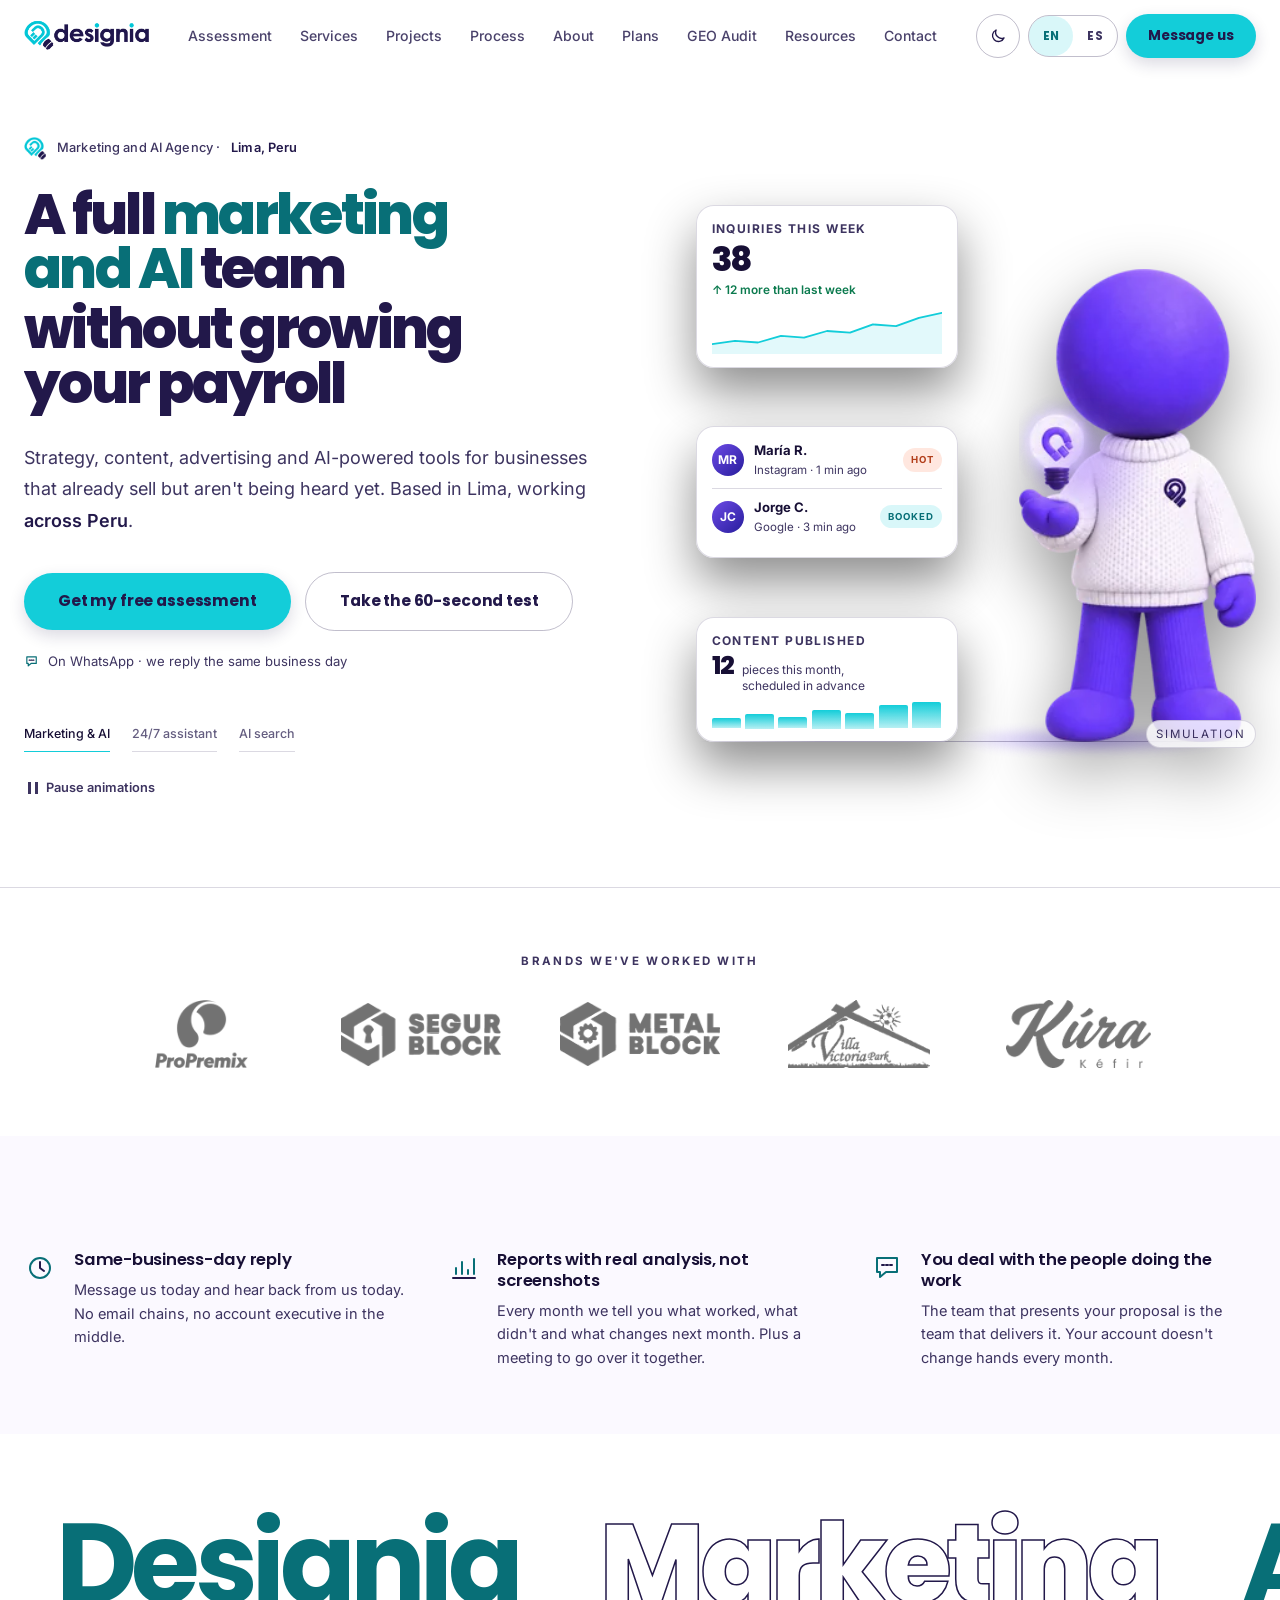
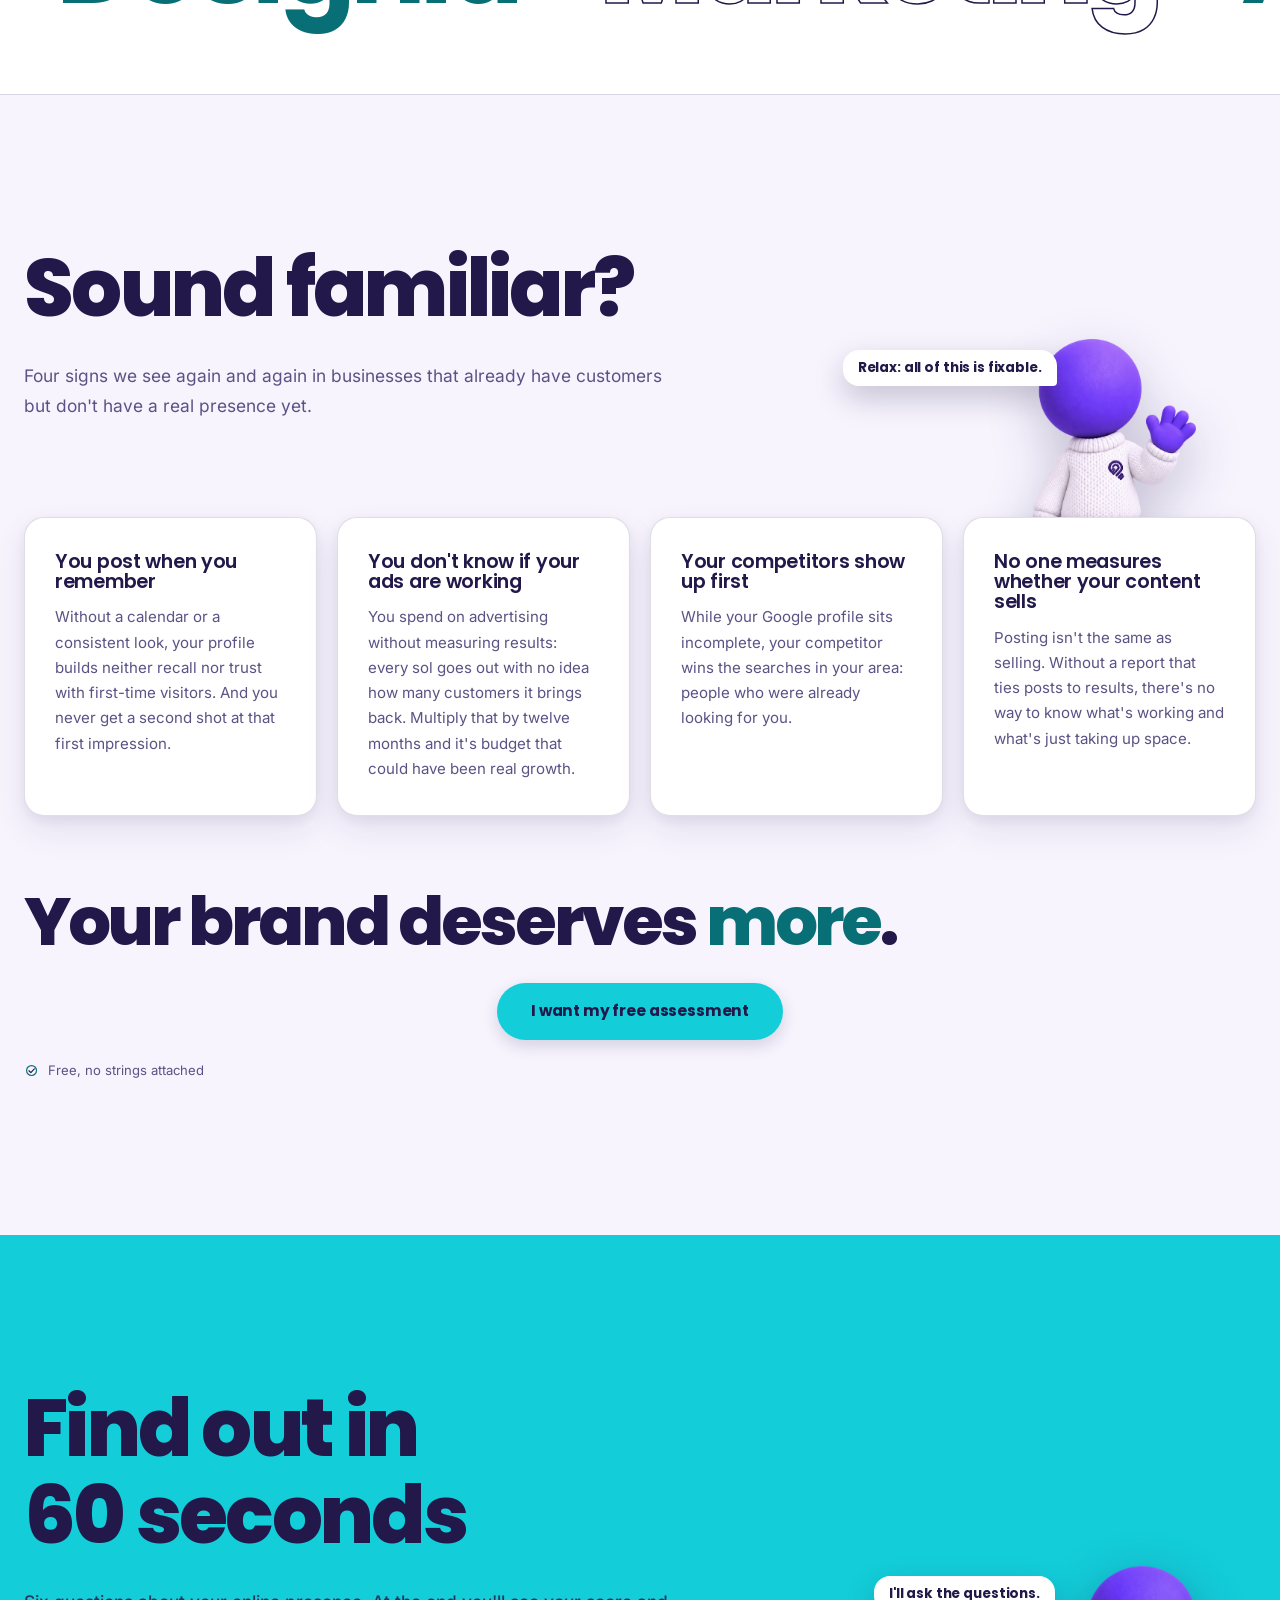
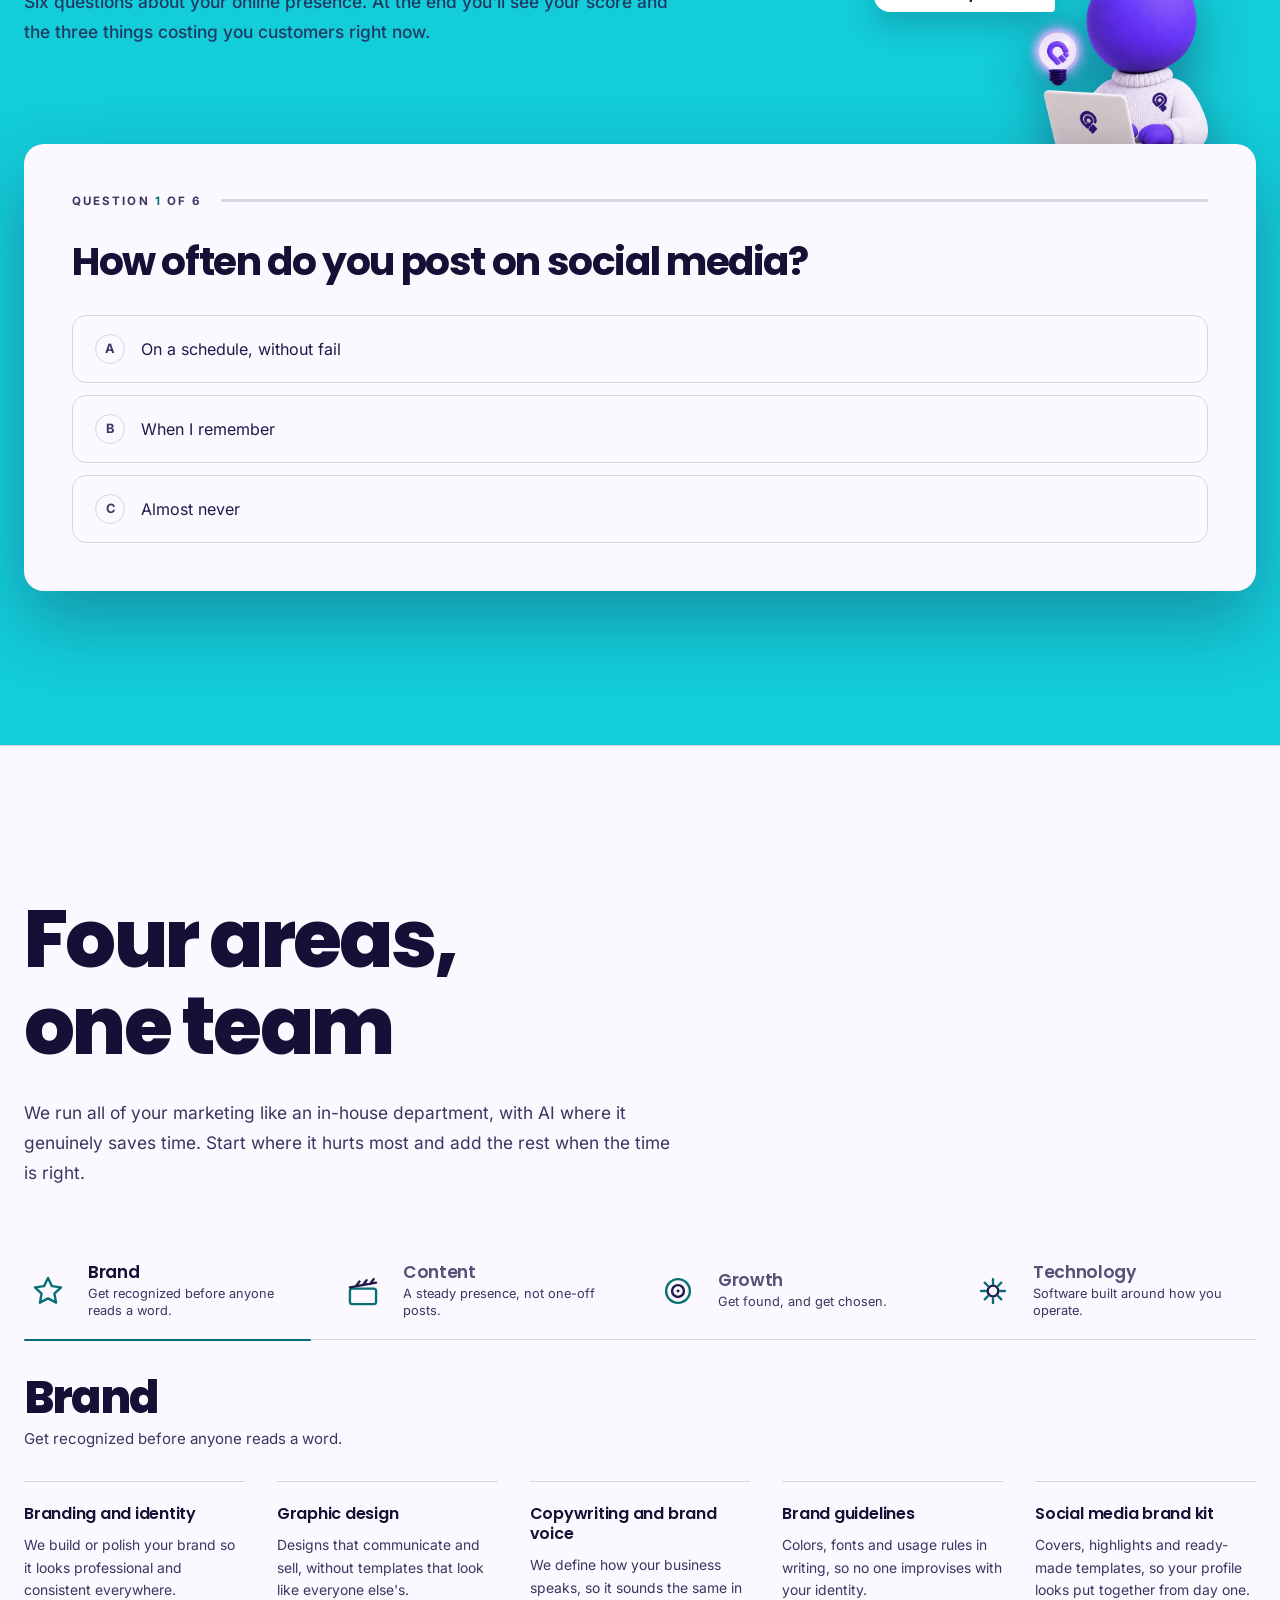
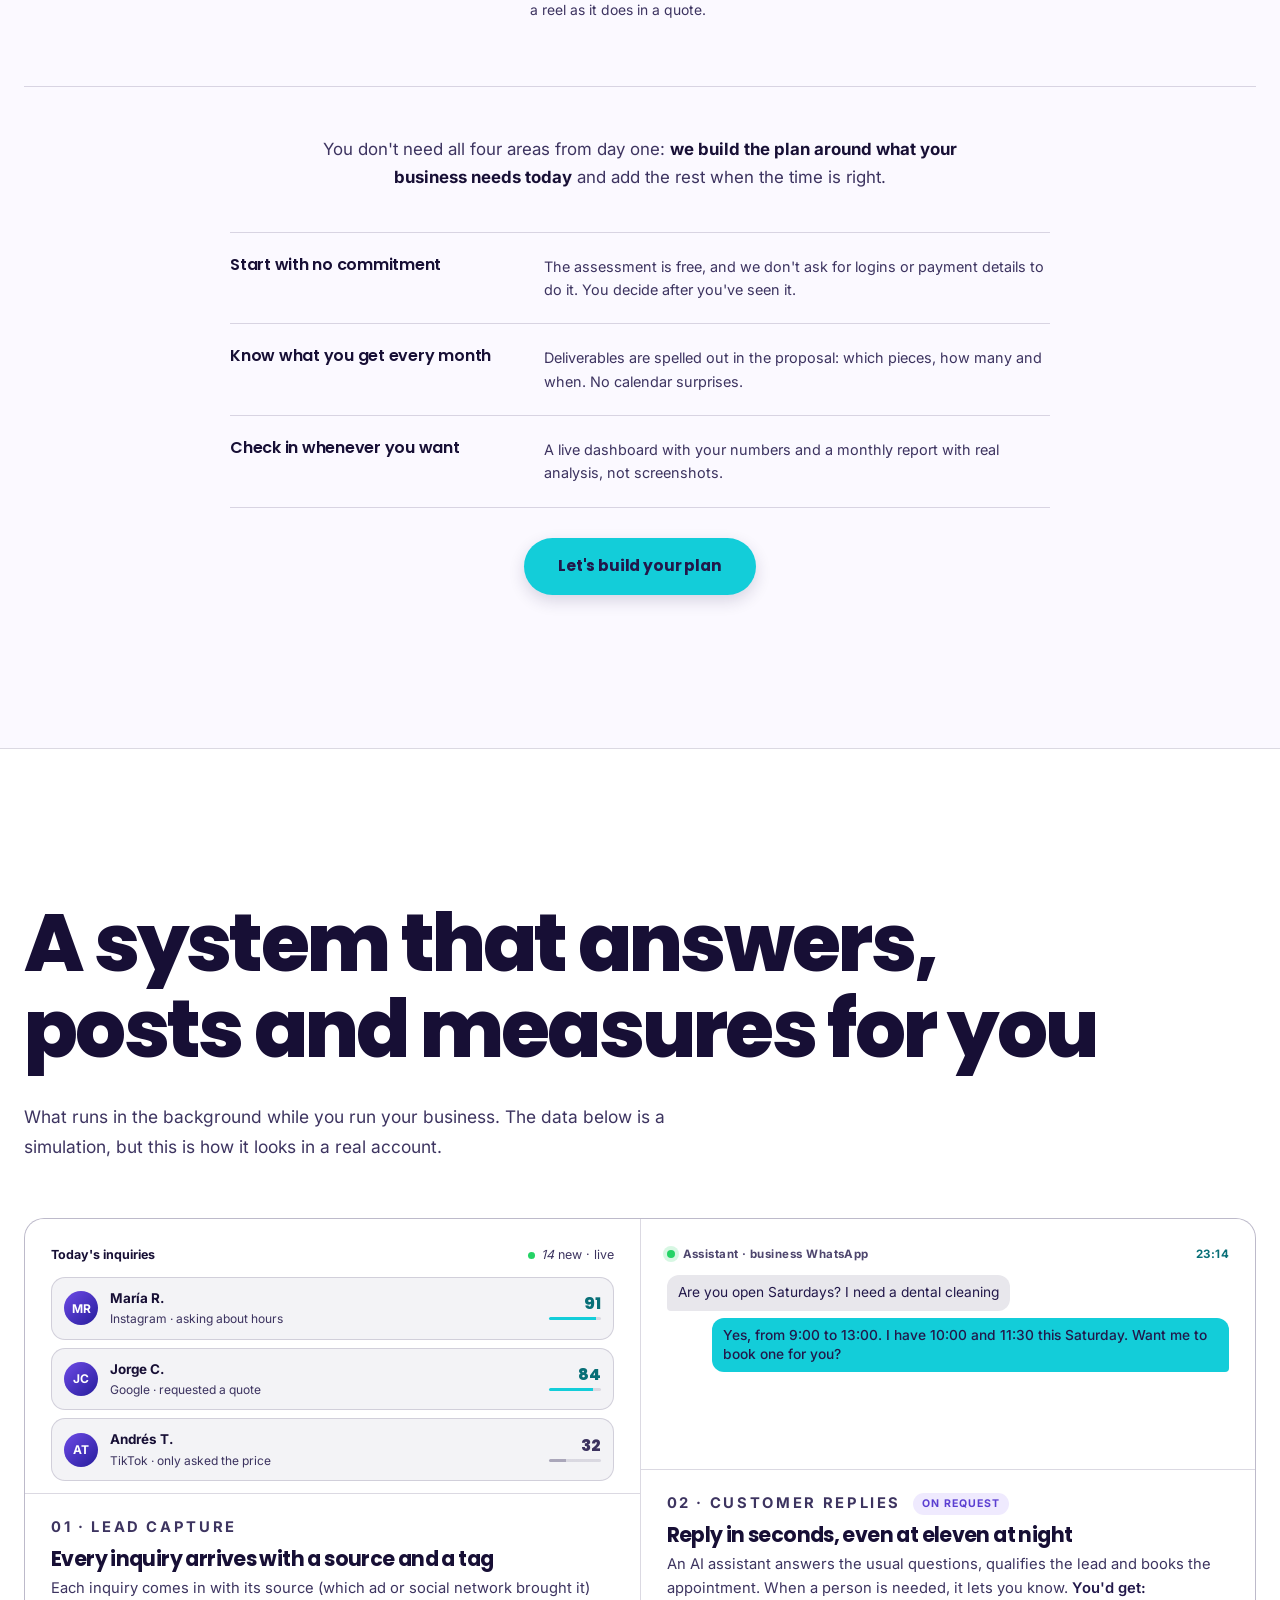
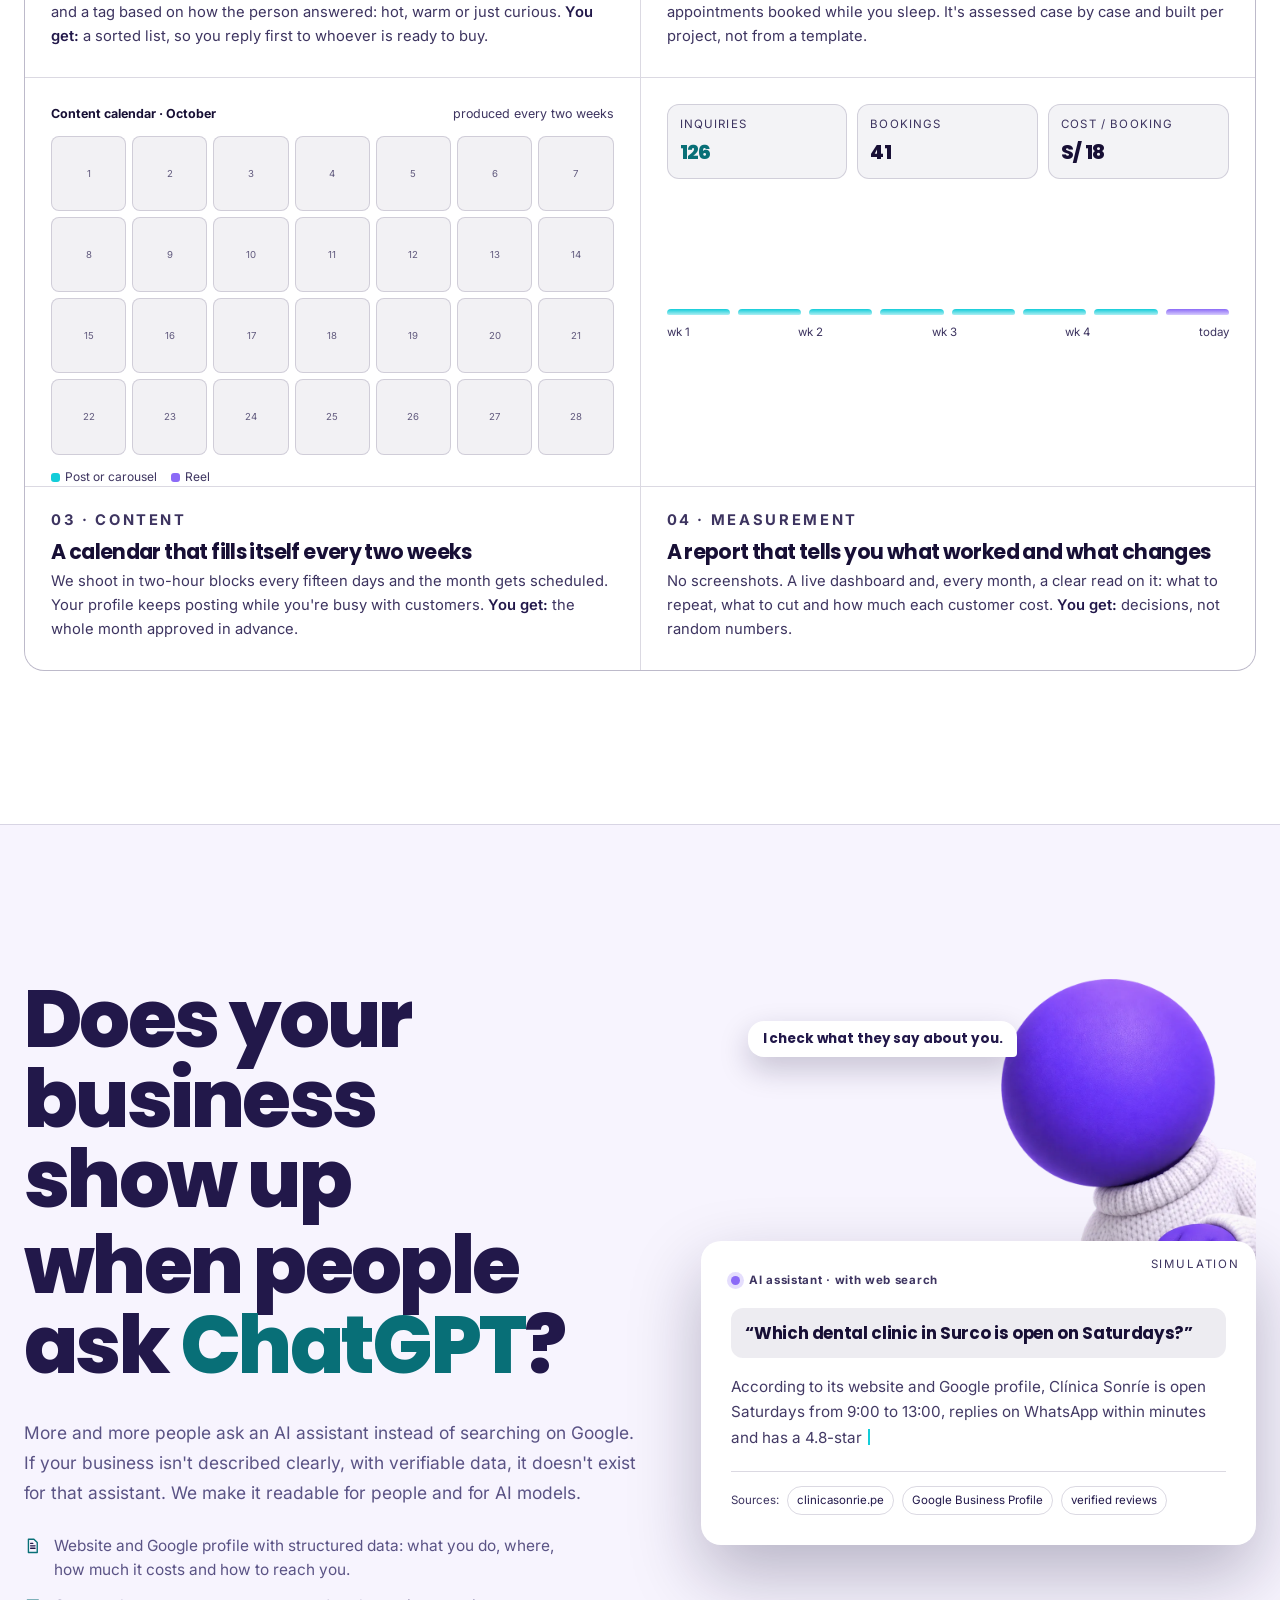
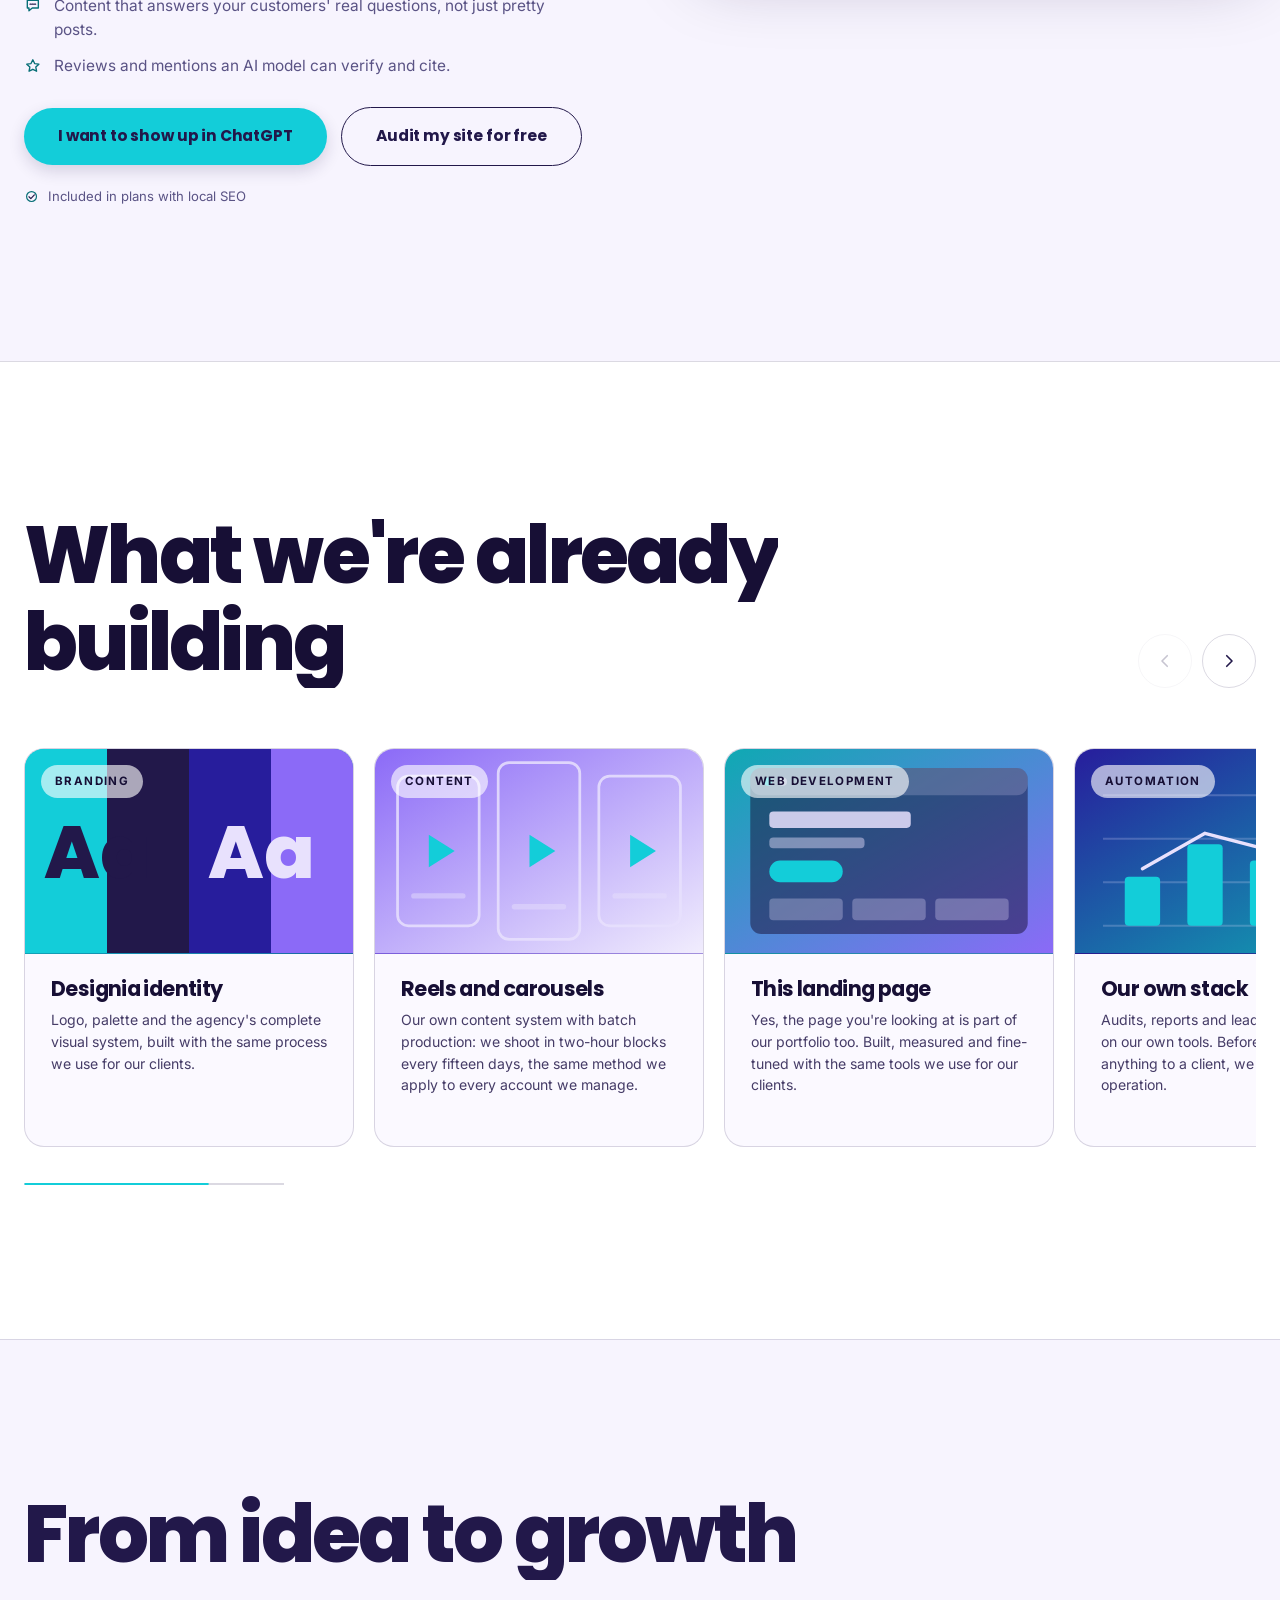
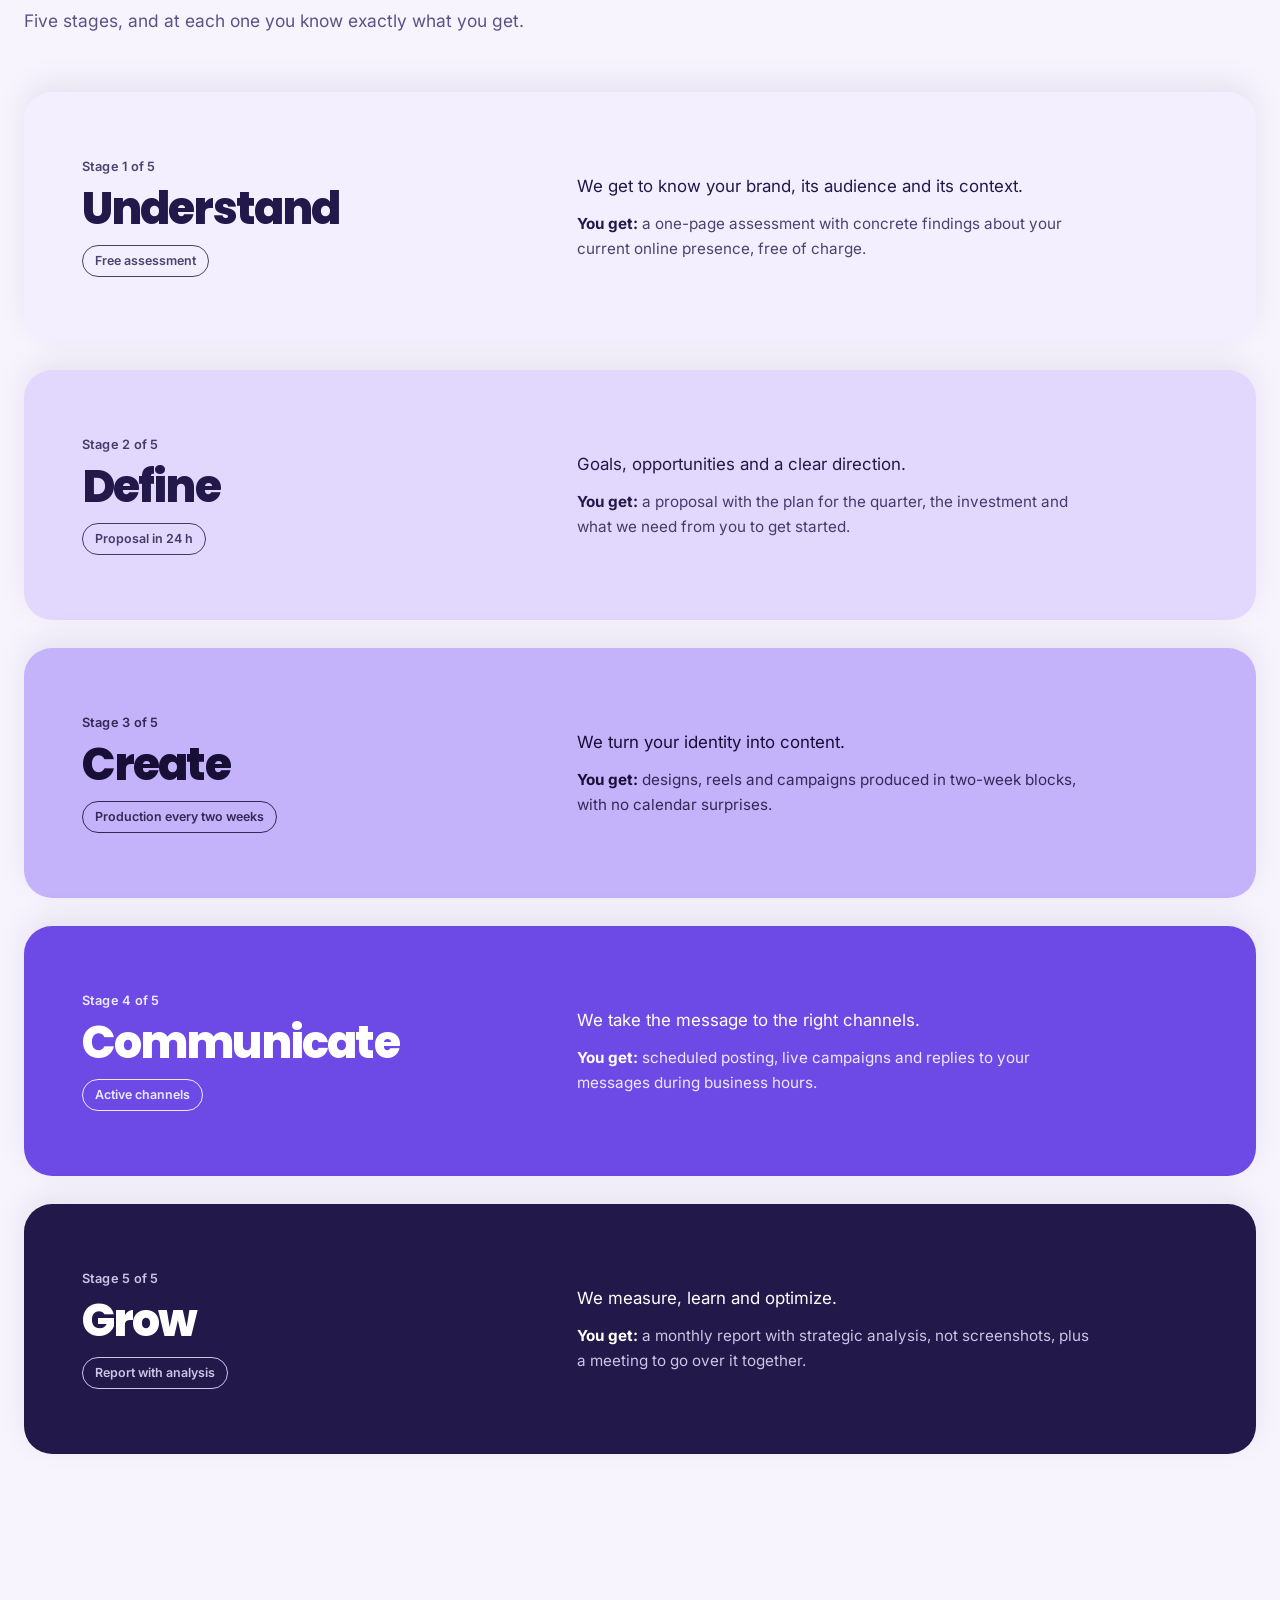
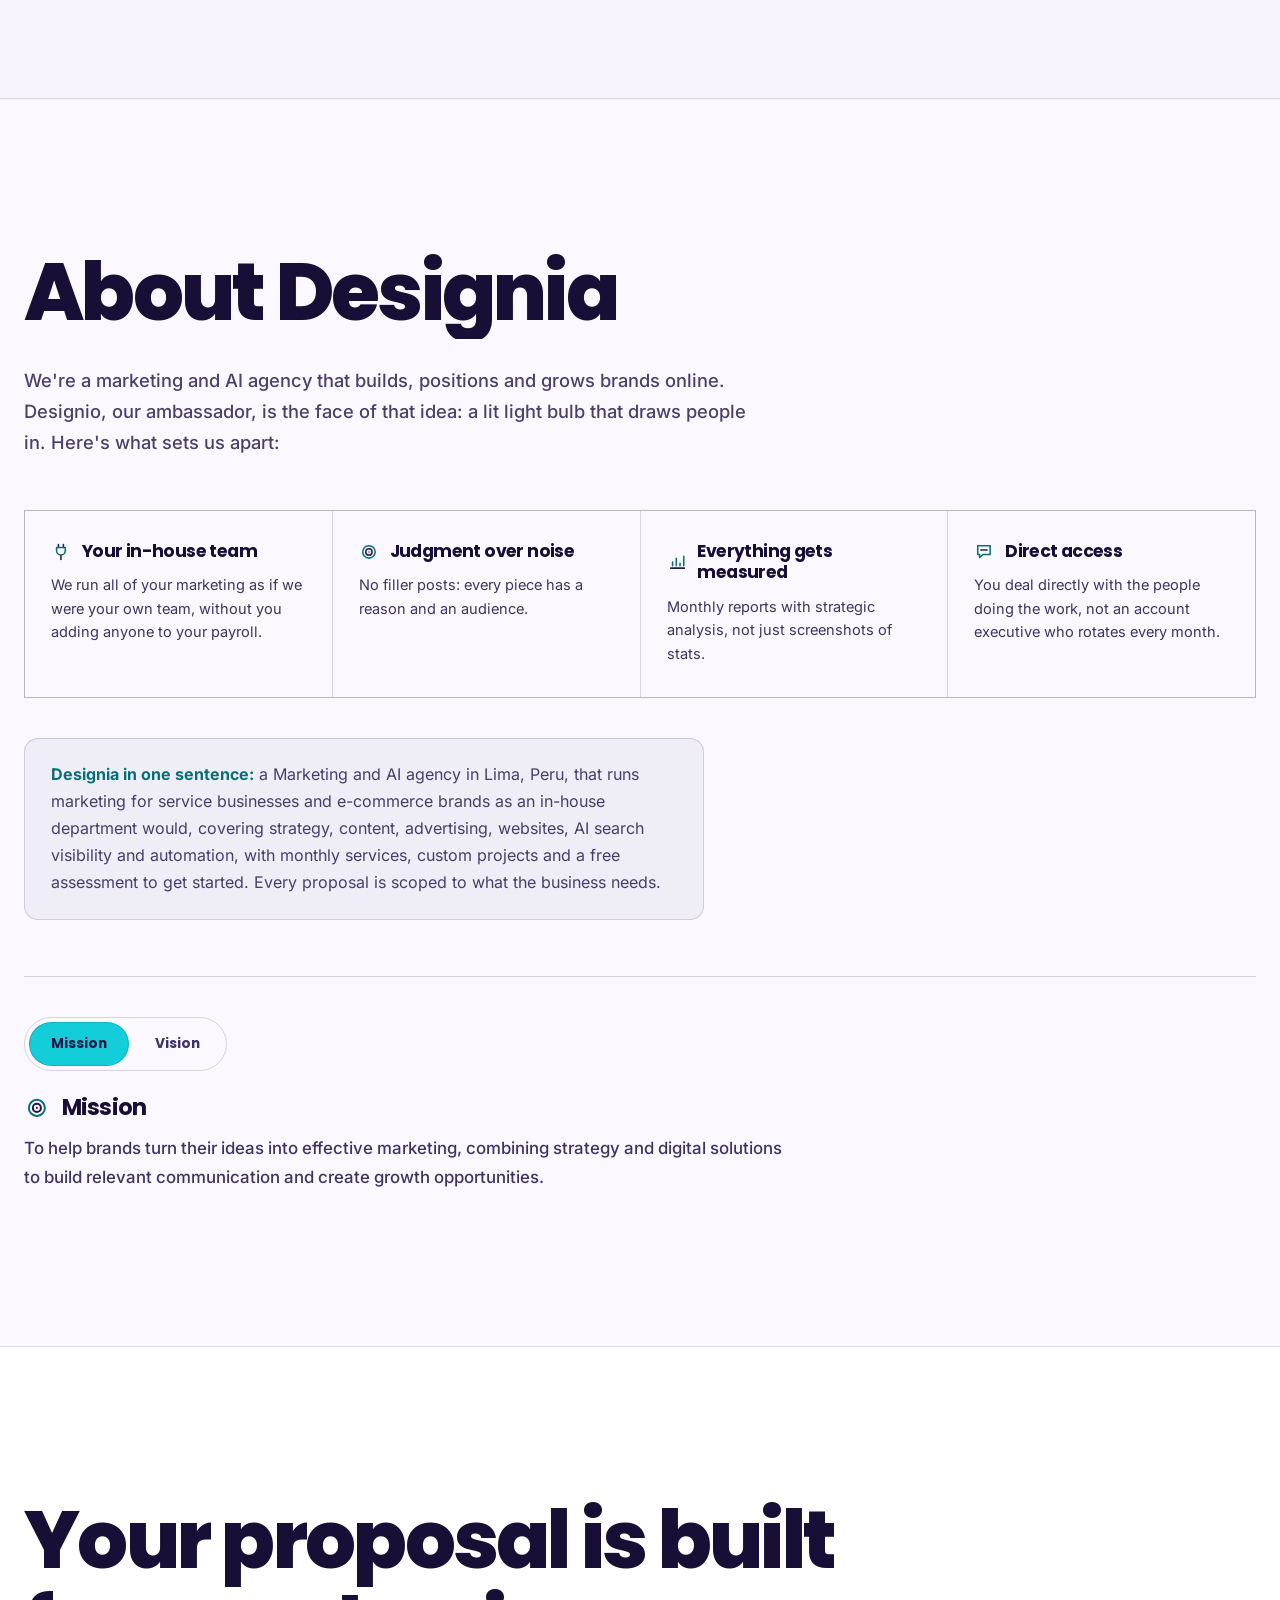
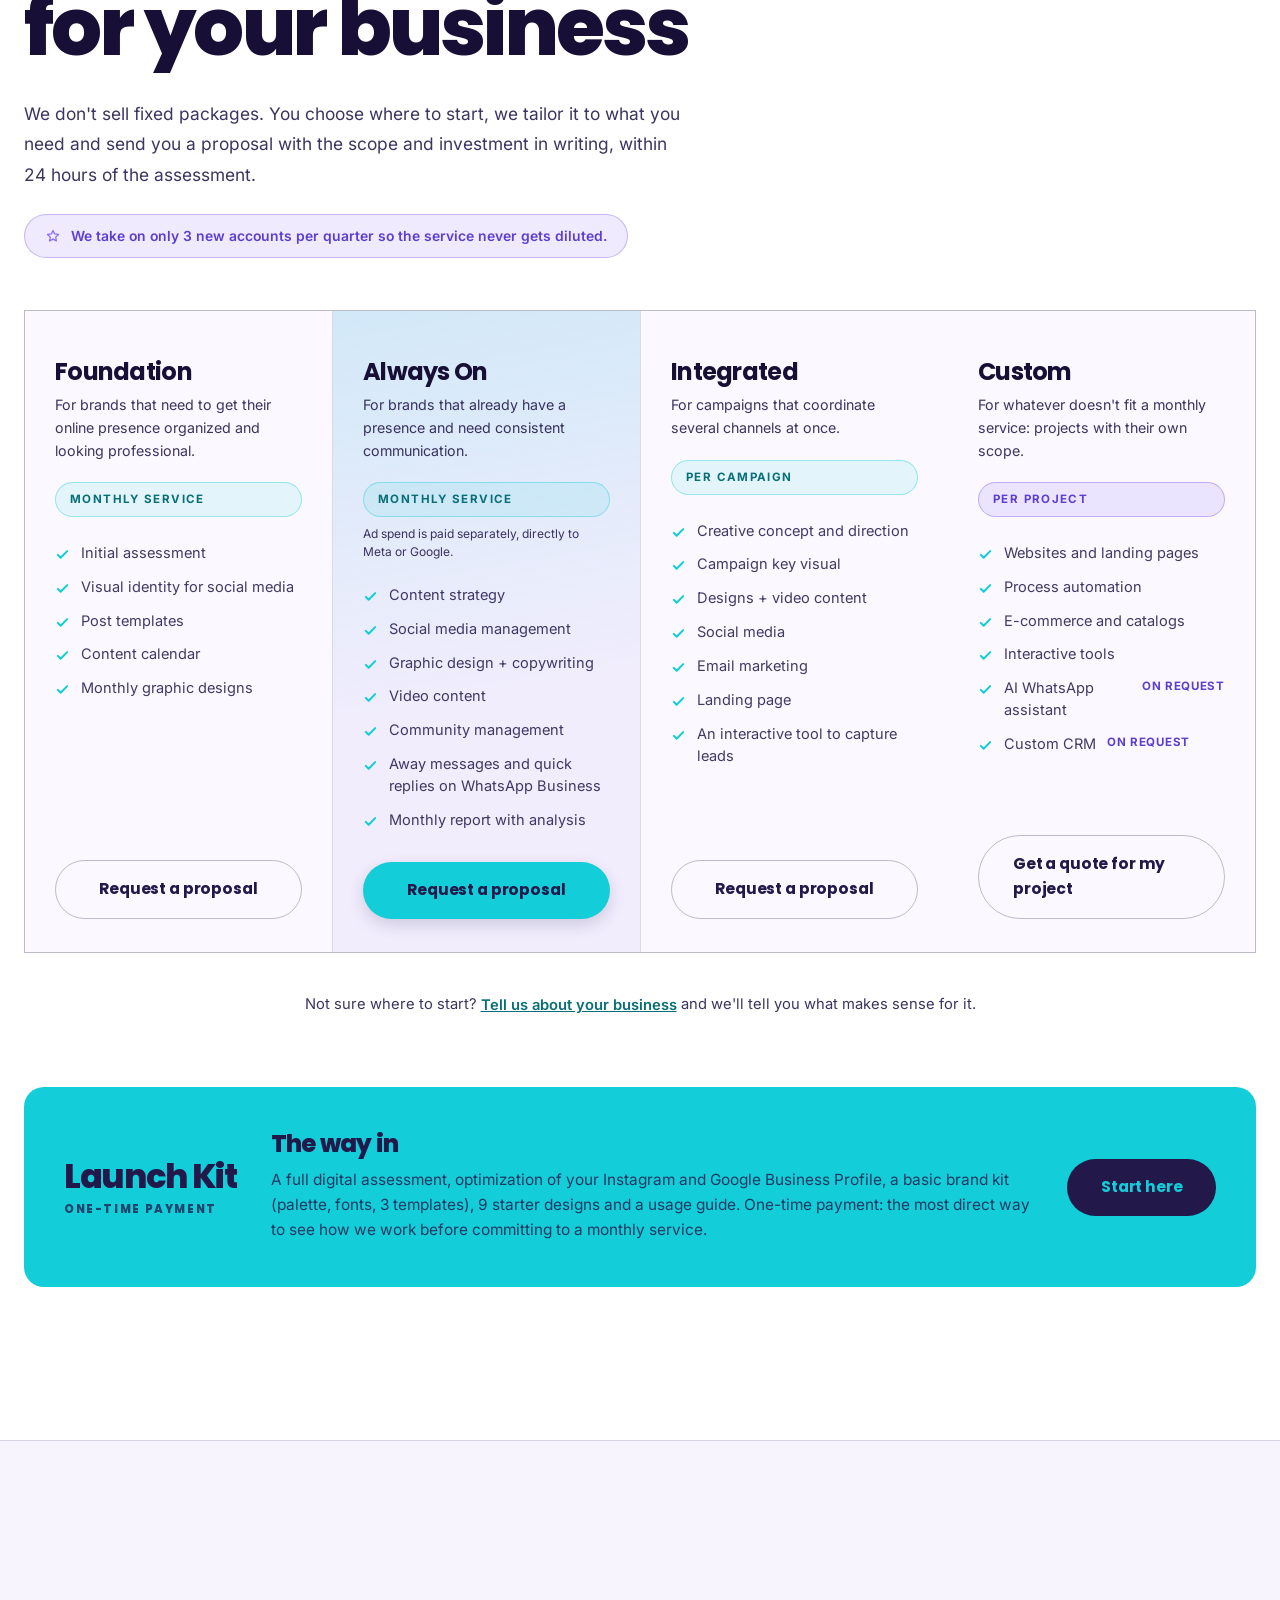
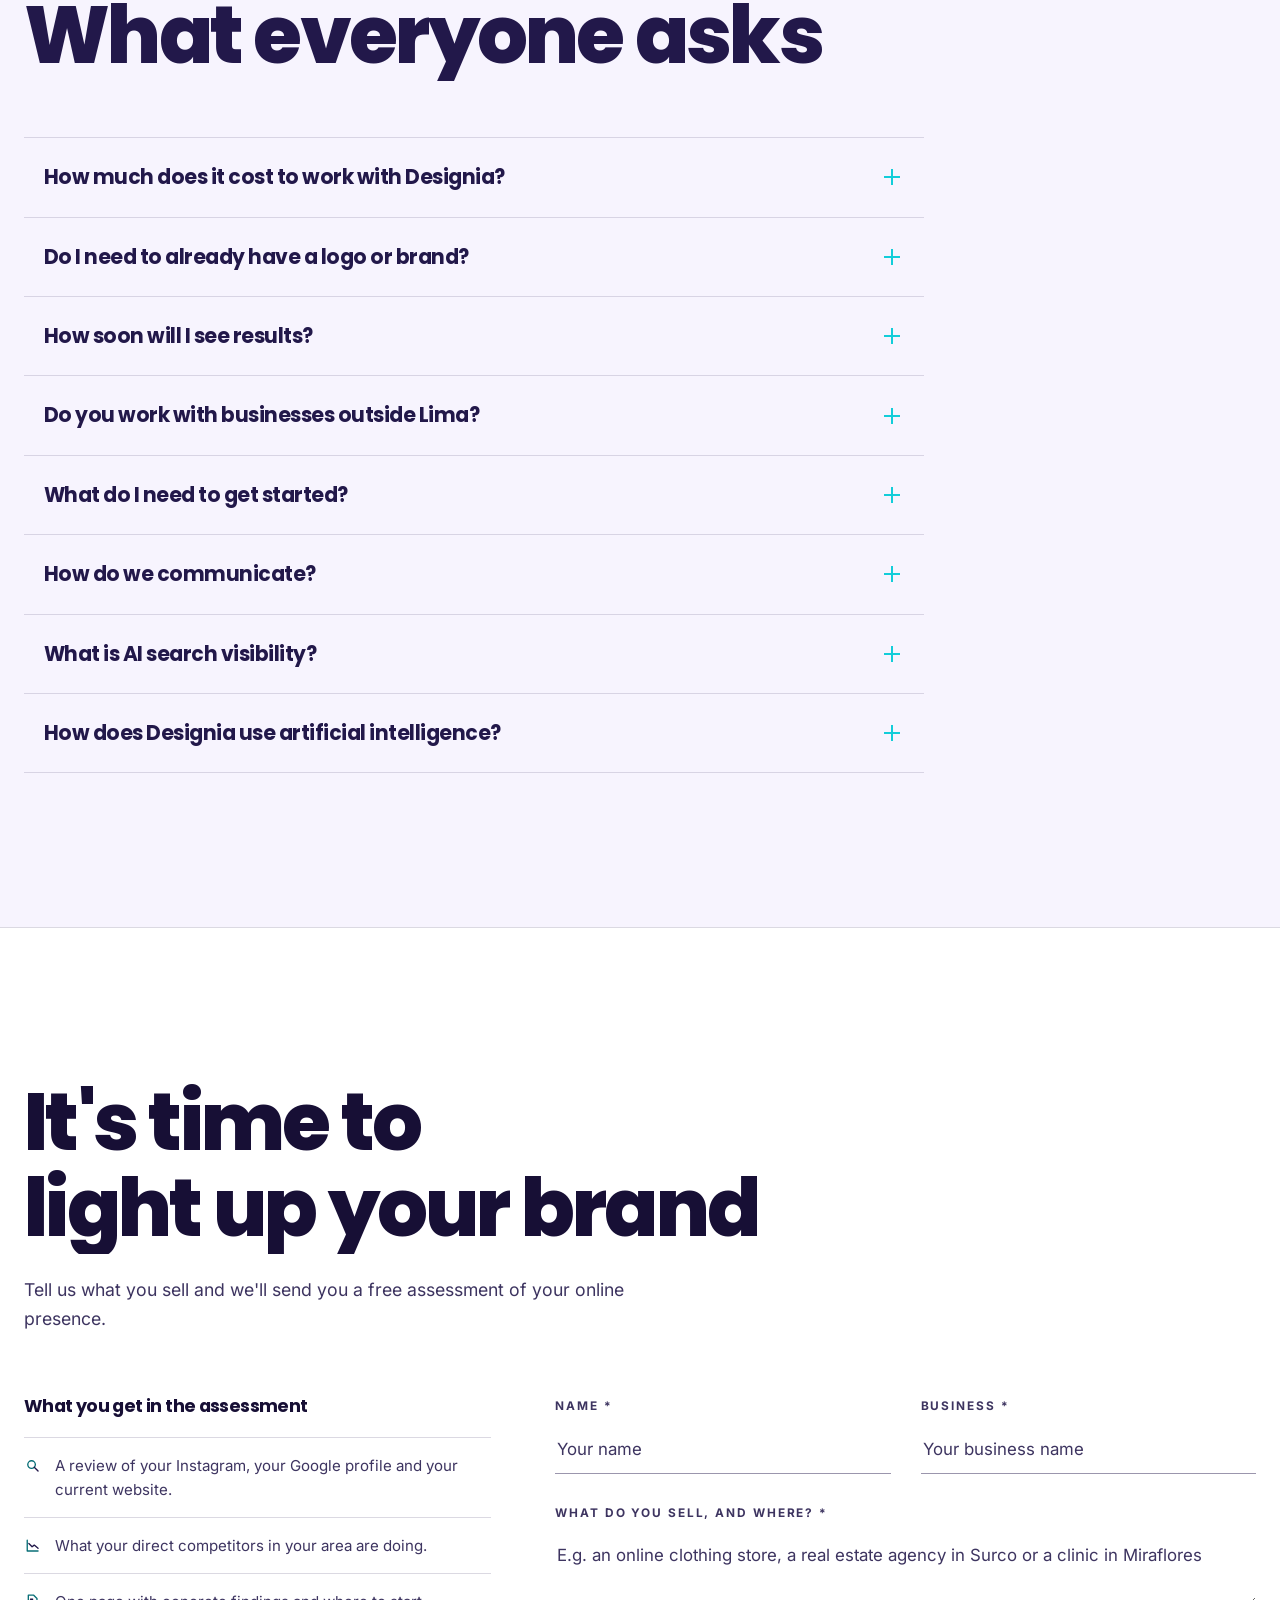
==== commit 3f991e00: "Prueba 5: proceso en pila, burbuja, barra móvil y guiones Co-Authored-By: Claude Opus 5.5 <noreply@a" ====
--- a/index.html
+++ b/index.html
@@ -1396,6 +1396,46 @@
   .tab-ind{transition:none}
   .card:hover{transform:none}
 }
+
+/* === PROCESO EN PILA: cada etapa se queda fija y la siguiente se le apila encima === */
+.pila{list-style:none;margin:56px 0 0;padding-bottom:10vh;--arriba:104px}
+.pila-carta{position:sticky;top:calc(var(--arriba) + var(--i) * 14px);display:grid;
+  grid-template-columns:minmax(0,5fr) minmax(0,7fr);gap:clamp(20px,4vw,56px);align-items:center;
+  height:250px;margin-bottom:28px;padding:0 clamp(28px,4.5vw,60px);border-radius:28px;
+  background:var(--pc);color:var(--pt);box-shadow:0 -10px 30px rgba(9,5,26,.10)}
+.pila-carta:last-child{margin-bottom:0}
+.pila-et{display:block;font-size:.8rem;font-weight:600;letter-spacing:.02em;color:var(--ps);margin-bottom:8px}
+.pila-carta h3{font-family:'Poppins',sans-serif;font-weight:800;letter-spacing:-.04em;line-height:1.02;
+  font-size:clamp(1.8rem,1.1rem + 2.2vw,2.8rem);color:var(--pt)}
+.pila-tag{display:inline-block;margin-top:14px;padding:5px 12px;border-radius:999px;border:1px solid currentColor;
+  font-size:.78rem;font-weight:600;color:var(--ps)}
+.pila-txt p{font-size:1.05rem;line-height:1.6;color:var(--pt);max-width:520px}
+.pila-txt .pila-rec{margin-top:12px;font-size:.95rem;color:var(--ps)}
+.pila-txt .pila-rec b{color:var(--pt);font-weight:700}
+/* escala de color: noche va de morado a turquesa; claro, de lavanda a tinta */
+.pila-carta:nth-child(1){--pc:#2E2160;--pt:#fff;--ps:rgb(232 225 253 / .86)}
+.pila-carta:nth-child(2){--pc:#3D2B85;--pt:#fff;--ps:rgb(232 225 253 / .88)}
+.pila-carta:nth-child(3){--pc:#5B3FD1;--pt:#fff;--ps:rgb(255 255 255 / .88)}
+.pila-carta:nth-child(4){--pc:#A38AF9;--pt:#170F35;--ps:rgb(23 15 53 / .84)}
+.pila-carta:nth-child(5){--pc:#13CDD9;--pt:#170F35;--ps:rgb(23 15 53 / .84)}
+html[data-tema="claro"] .pila-carta:nth-child(1){--pc:#F3EFFE;--pt:#22184a;--ps:rgb(34 24 74 / .8)}
+html[data-tema="claro"] .pila-carta:nth-child(2){--pc:#E2D8FD;--pt:#22184a;--ps:rgb(34 24 74 / .82)}
+html[data-tema="claro"] .pila-carta:nth-child(3){--pc:#C4B2FB;--pt:#170F35;--ps:rgb(23 15 53 / .84)}
+html[data-tema="claro"] .pila-carta:nth-child(4){--pc:#6D4AE6;--pt:#fff;--ps:rgb(255 255 255 / .88)}
+html[data-tema="claro"] .pila-carta:nth-child(5){--pc:#22184a;--pt:#fff;--ps:rgb(232 225 253 / .86)}
+html[data-tema="claro"] .pila-carta{box-shadow:0 -10px 30px rgba(34,24,74,.08)}
+@media(max-width:760px){
+  .pila{--arriba:84px;margin-top:40px}
+  .pila-carta{grid-template-columns:1fr;align-content:center;gap:14px;height:340px;top:calc(var(--arriba) + var(--i) * 10px);
+    padding:0 24px;border-radius:22px;margin-bottom:22px}
+  .pila-txt p{font-size:.98rem}
+}
+/* burbuja de Designio: siempre blanca con texto tinta; días del calendario legibles */
+.dz-dice{background:#fff;color:#22184a}
+.dz-dice::after{border-left-color:#fff}
+.cal span{color:rgb(var(--L) / .7)}
+html[data-tema="claro"] .cta-movil .btn-line{color:var(--tinta);border-color:rgba(34,24,74,.28)}
+html[data-tema="claro"] .cta-movil .btn-line:hover{background:var(--tinta);color:#fff}
 </style>
 </head>
 <body>
@@ -2061,22 +2101,28 @@
   <div class="inner">
     <h2 class="display"><span class="mask"><span>From idea to growth</span></span></h2>
     <p class="sec-lead">Five stages, and at each one you know exactly what you get.</p>
-<div class="proceso" id="procesoUI" data-reveal>
-      <div class="pasos" role="tablist" aria-label="Process stages">
-        <button class="paso is-on" type="button" role="tab" aria-selected="true" aria-controls="paso-0"><span class="num">1</span><b>Understand</b><small>Free assessment</small><i class="barra" aria-hidden="true"></i></button>
-        <button class="paso" type="button" role="tab" aria-selected="false" aria-controls="paso-1" tabindex="-1"><span class="num">2</span><b>Define</b><small>Proposal in 24 h</small><i class="barra" aria-hidden="true"></i></button>
-        <button class="paso" type="button" role="tab" aria-selected="false" aria-controls="paso-2" tabindex="-1"><span class="num">3</span><b>Create</b><small>Production every two weeks</small><i class="barra" aria-hidden="true"></i></button>
-        <button class="paso" type="button" role="tab" aria-selected="false" aria-controls="paso-3" tabindex="-1"><span class="num">4</span><b>Communicate</b><small>Active channels</small><i class="barra" aria-hidden="true"></i></button>
-        <button class="paso" type="button" role="tab" aria-selected="false" aria-controls="paso-4" tabindex="-1"><span class="num">5</span><b>Grow</b><small>Report with analysis</small><i class="barra" aria-hidden="true"></i></button>
-      </div>
-      <div class="paso-panel">
-        <div class="paso-det" id="paso-0" role="tabpanel"><span class="paso-n">Stage 1 of 5</span><h3>Understand</h3><p>We get to know your brand, its audience and its context.</p><p class="rec"><b>You get:</b> a one-page assessment with concrete findings about your current online presence, free of charge.</p></div>
-        <div class="paso-det" id="paso-1" role="tabpanel" hidden><span class="paso-n">Stage 2 of 5</span><h3>Define</h3><p>Goals, opportunities and a clear direction.</p><p class="rec"><b>You get:</b> a proposal with the plan for the quarter, the investment and what we need from you to get started.</p></div>
-        <div class="paso-det" id="paso-2" role="tabpanel" hidden><span class="paso-n">Stage 3 of 5</span><h3>Create</h3><p>We turn your identity into content.</p><p class="rec"><b>You get:</b> designs, reels and campaigns produced in two-week blocks, with no calendar surprises.</p></div>
-        <div class="paso-det" id="paso-3" role="tabpanel" hidden><span class="paso-n">Stage 4 of 5</span><h3>Communicate</h3><p>We take the message to the right channels.</p><p class="rec"><b>You get:</b> scheduled posting, live campaigns and replies to your messages during business hours.</p></div>
-        <div class="paso-det" id="paso-4" role="tabpanel" hidden><span class="paso-n">Stage 5 of 5</span><h3>Grow</h3><p>We measure, learn and optimize.</p><p class="rec"><b>You get:</b> a monthly report with strategic analysis, not screenshots, plus a meeting to go over it together.</p></div>
-      </div>
-    </div>
+<ol class="pila" aria-label="Process stages">
+      <li class="pila-carta" style="--i:0">
+        <div class="pila-cab"><span class="pila-et">Stage 1 of 5</span><h3>Understand</h3><span class="pila-tag">Free assessment</span></div>
+        <div class="pila-txt"><p>We get to know your brand, its audience and its context.</p><p class="pila-rec"><b>You get:</b> a one-page assessment with concrete findings about your current online presence, free of charge.</p></div>
+      </li>
+      <li class="pila-carta" style="--i:1">
+        <div class="pila-cab"><span class="pila-et">Stage 2 of 5</span><h3>Define</h3><span class="pila-tag">Proposal in 24 h</span></div>
+        <div class="pila-txt"><p>Goals, opportunities and a clear direction.</p><p class="pila-rec"><b>You get:</b> a proposal with the plan for the quarter, the investment and what we need from you to get started.</p></div>
+      </li>
+      <li class="pila-carta" style="--i:2">
+        <div class="pila-cab"><span class="pila-et">Stage 3 of 5</span><h3>Create</h3><span class="pila-tag">Production every two weeks</span></div>
+        <div class="pila-txt"><p>We turn your identity into content.</p><p class="pila-rec"><b>You get:</b> designs, reels and campaigns produced in two-week blocks, with no calendar surprises.</p></div>
+      </li>
+      <li class="pila-carta" style="--i:3">
+        <div class="pila-cab"><span class="pila-et">Stage 4 of 5</span><h3>Communicate</h3><span class="pila-tag">Active channels</span></div>
+        <div class="pila-txt"><p>We take the message to the right channels.</p><p class="pila-rec"><b>You get:</b> scheduled posting, live campaigns and replies to your messages during business hours.</p></div>
+      </li>
+      <li class="pila-carta" style="--i:4">
+        <div class="pila-cab"><span class="pila-et">Stage 5 of 5</span><h3>Grow</h3><span class="pila-tag">Report with analysis</span></div>
+        <div class="pila-txt"><p>We measure, learn and optimize.</p><p class="pila-rec"><b>You get:</b> a monthly report with strategic analysis, not screenshots, plus a meeting to go over it together.</p></div>
+      </li>
+    </ol>
     </div>
 </section>
 
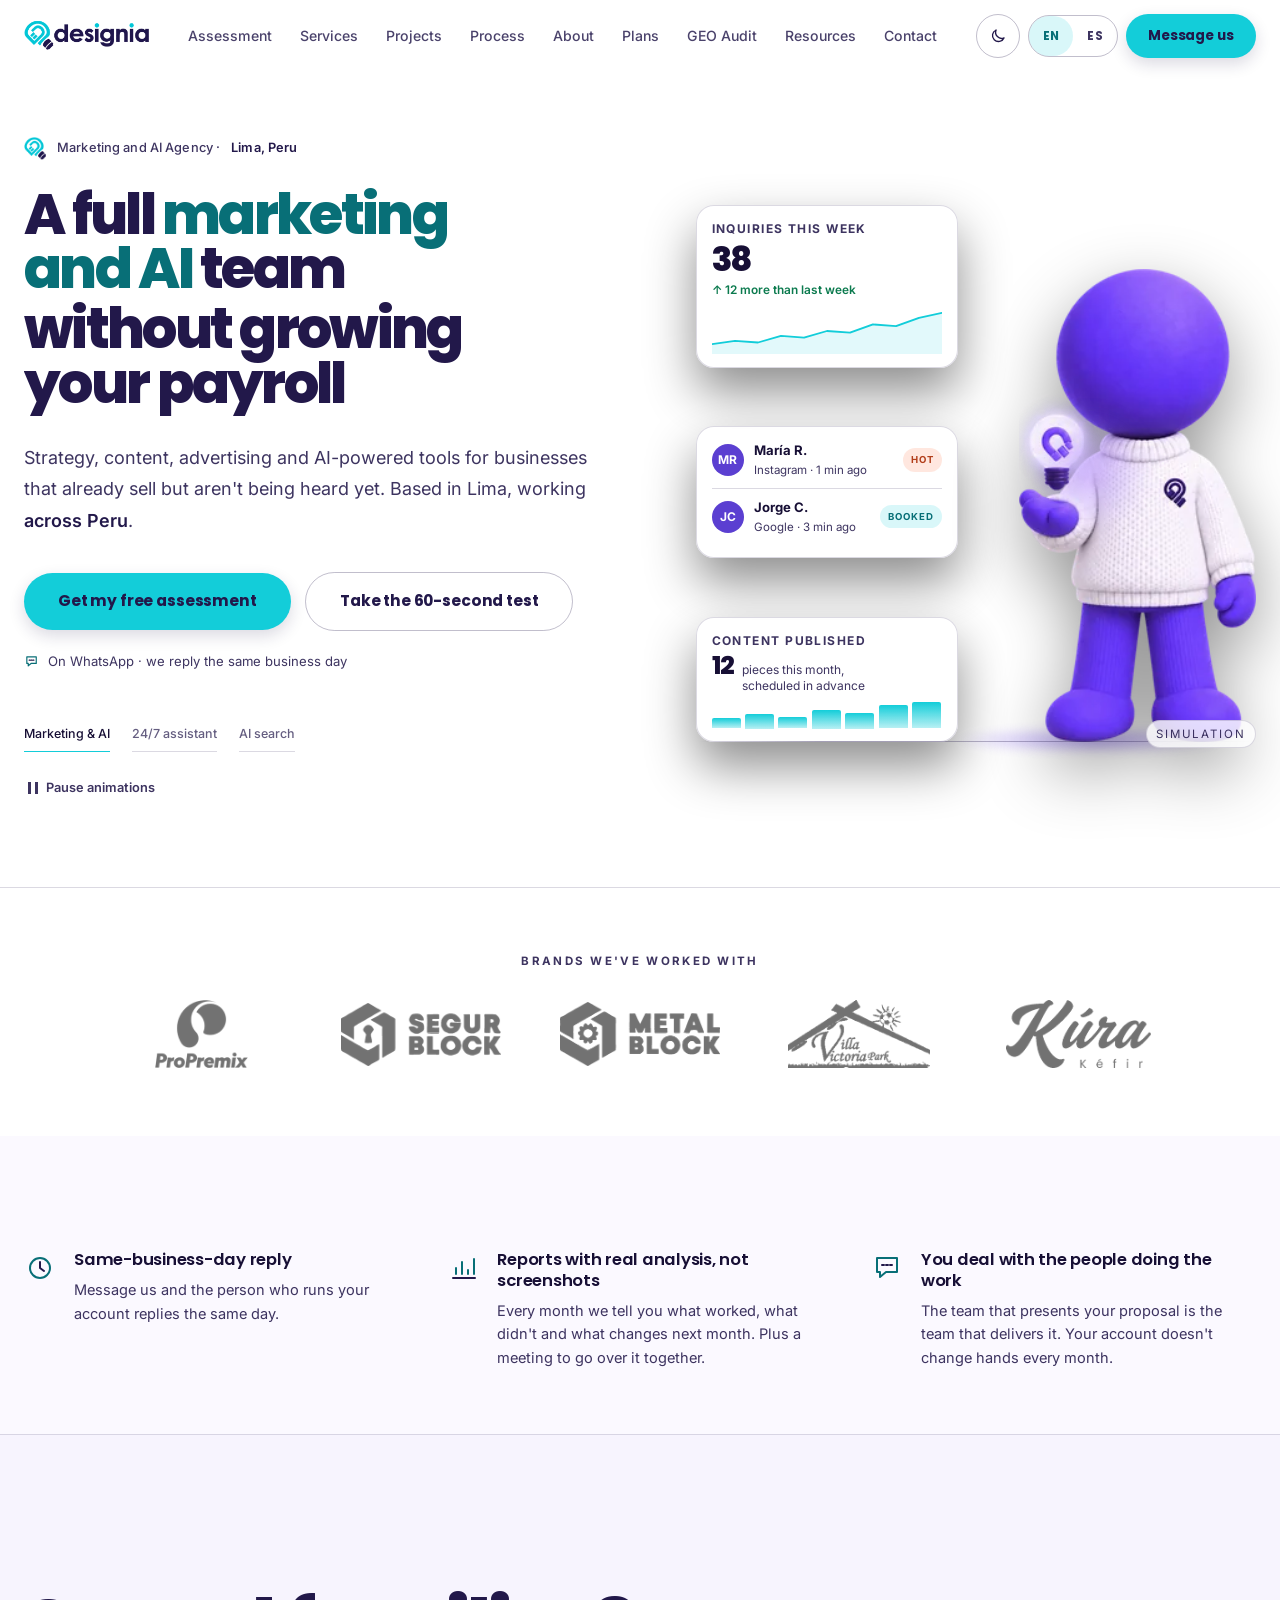
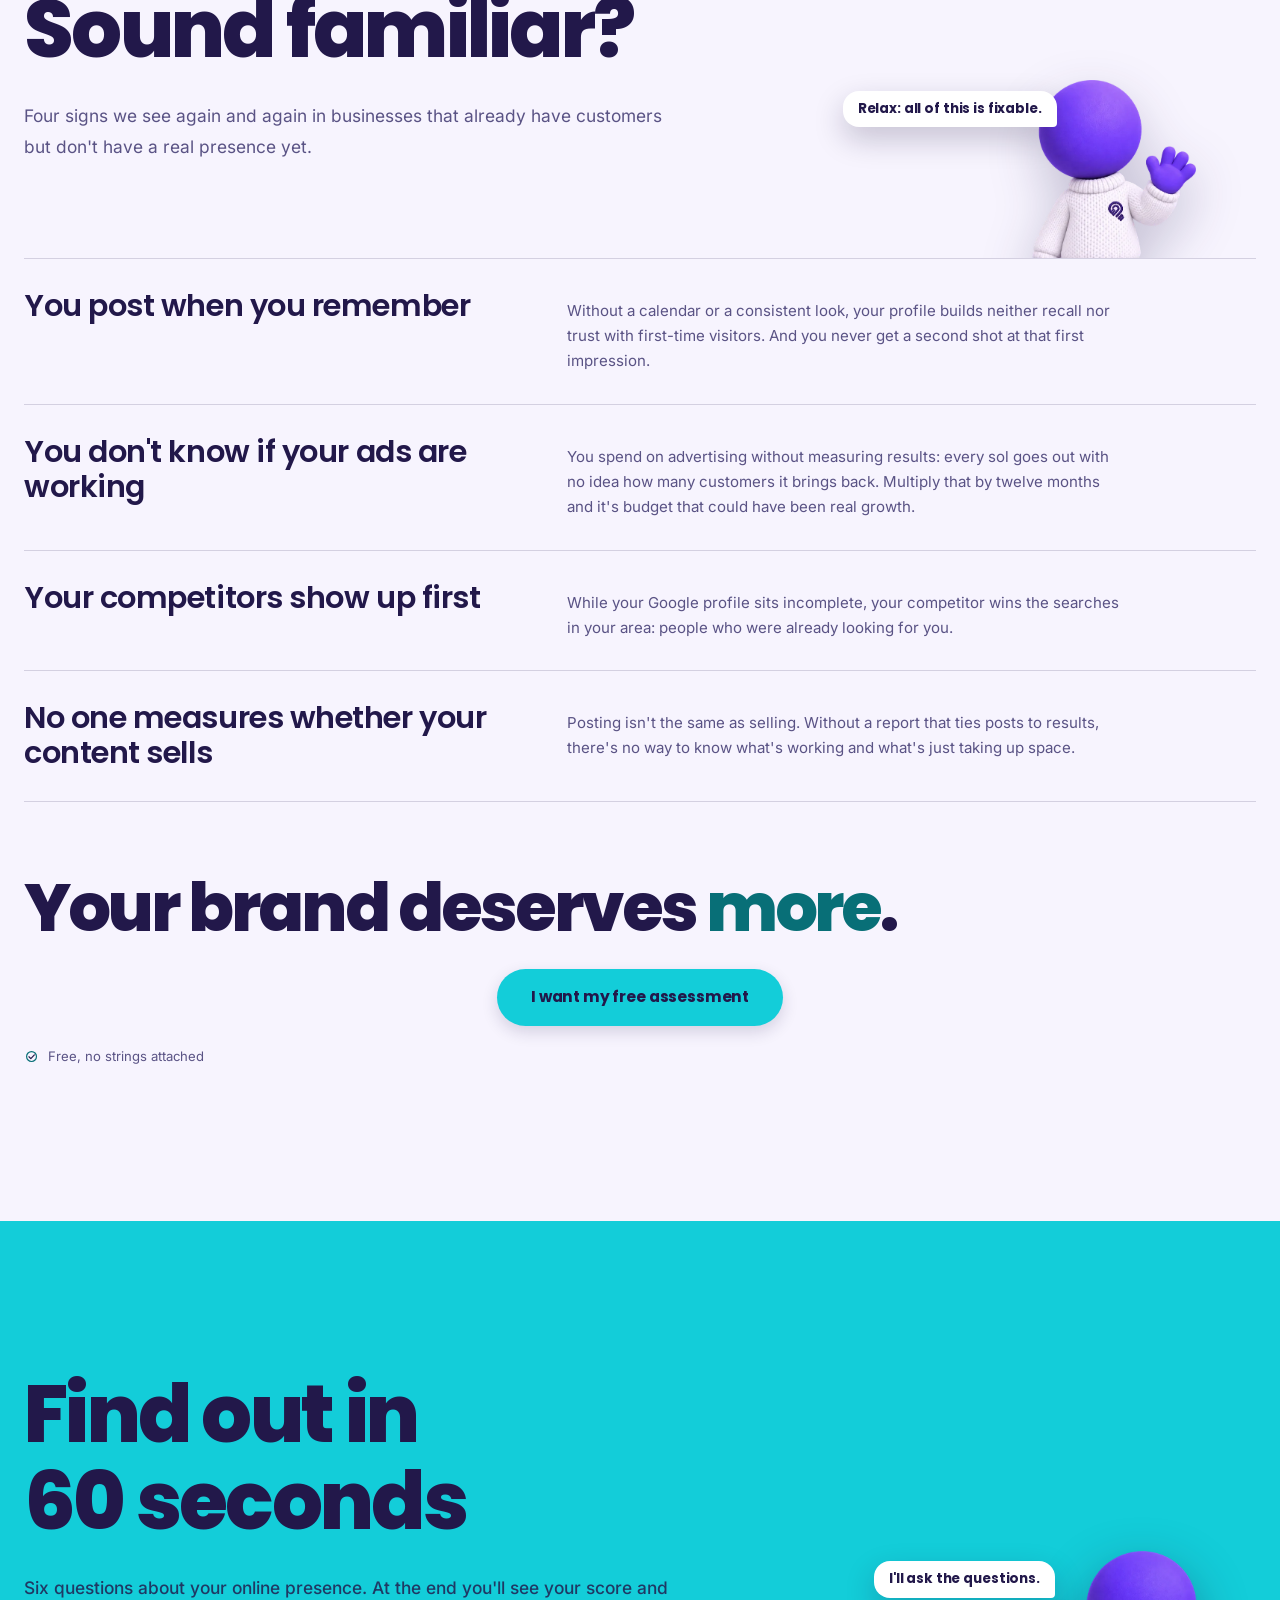
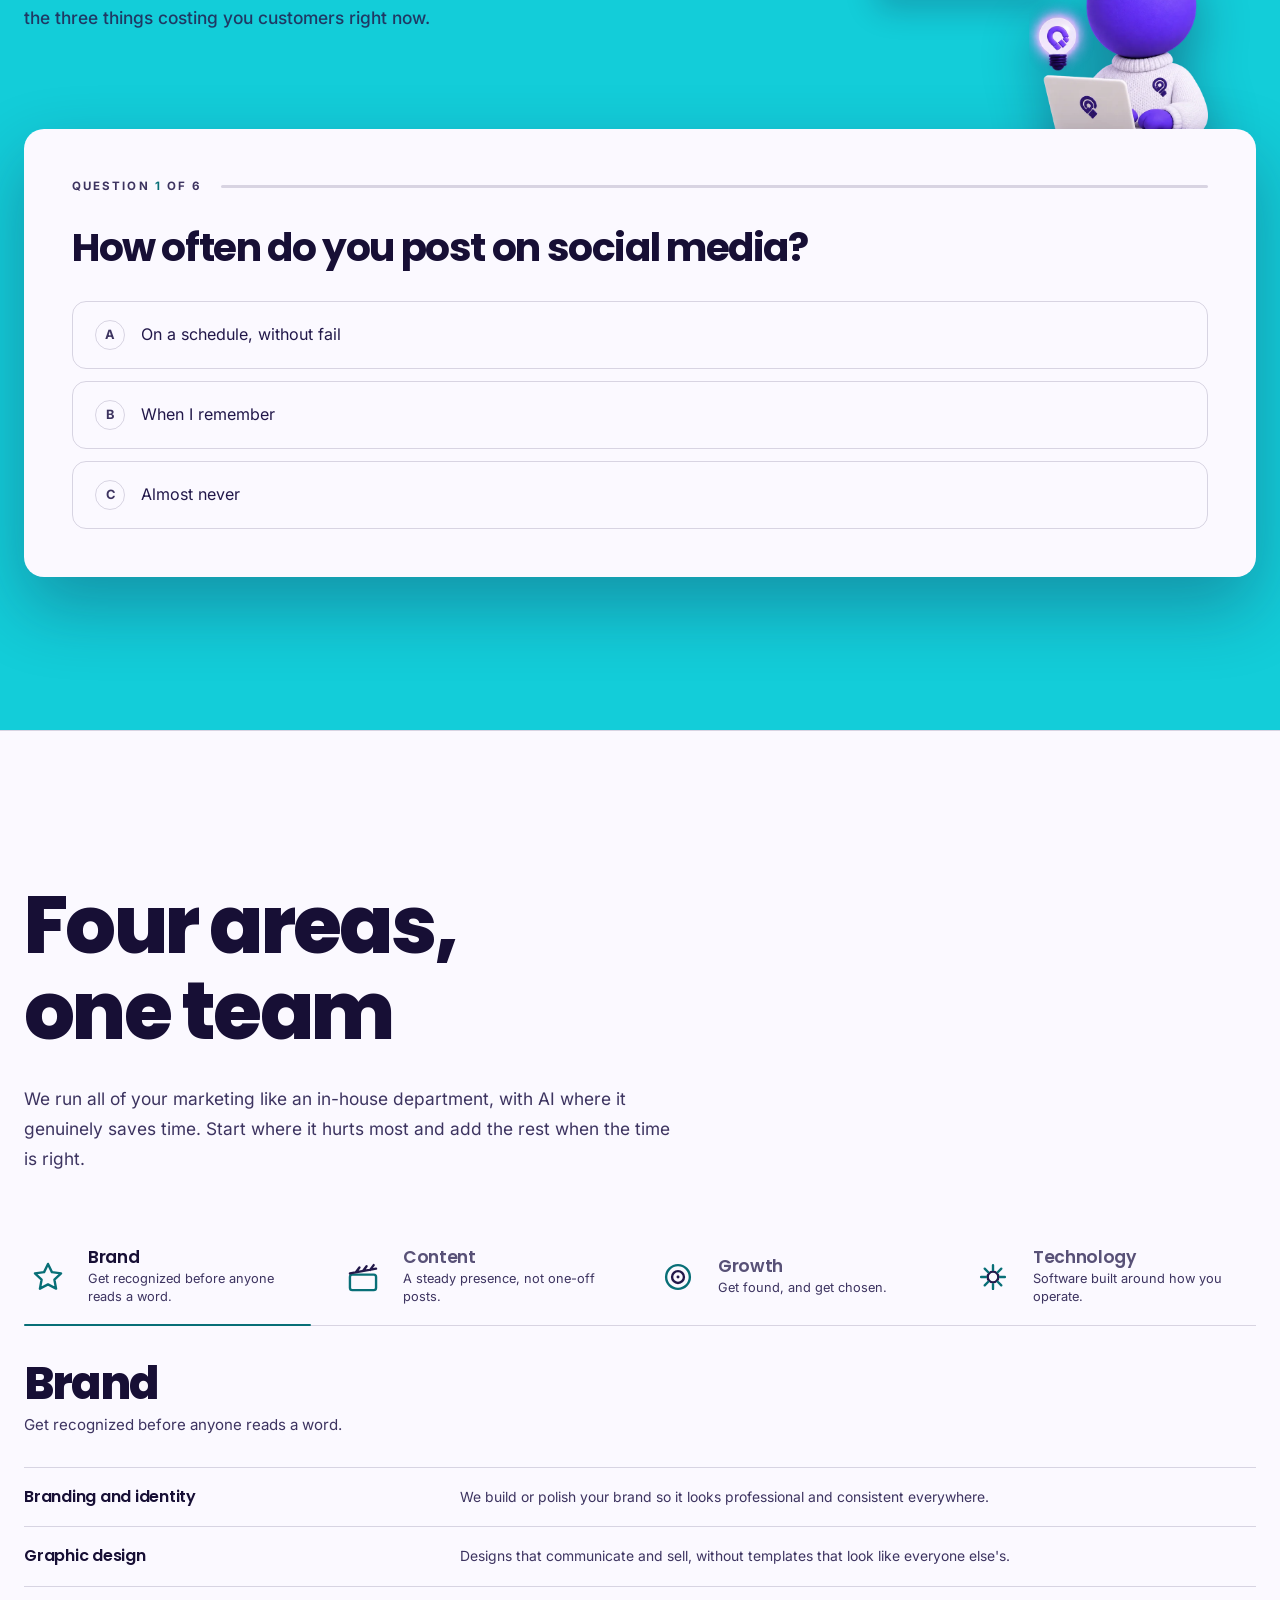
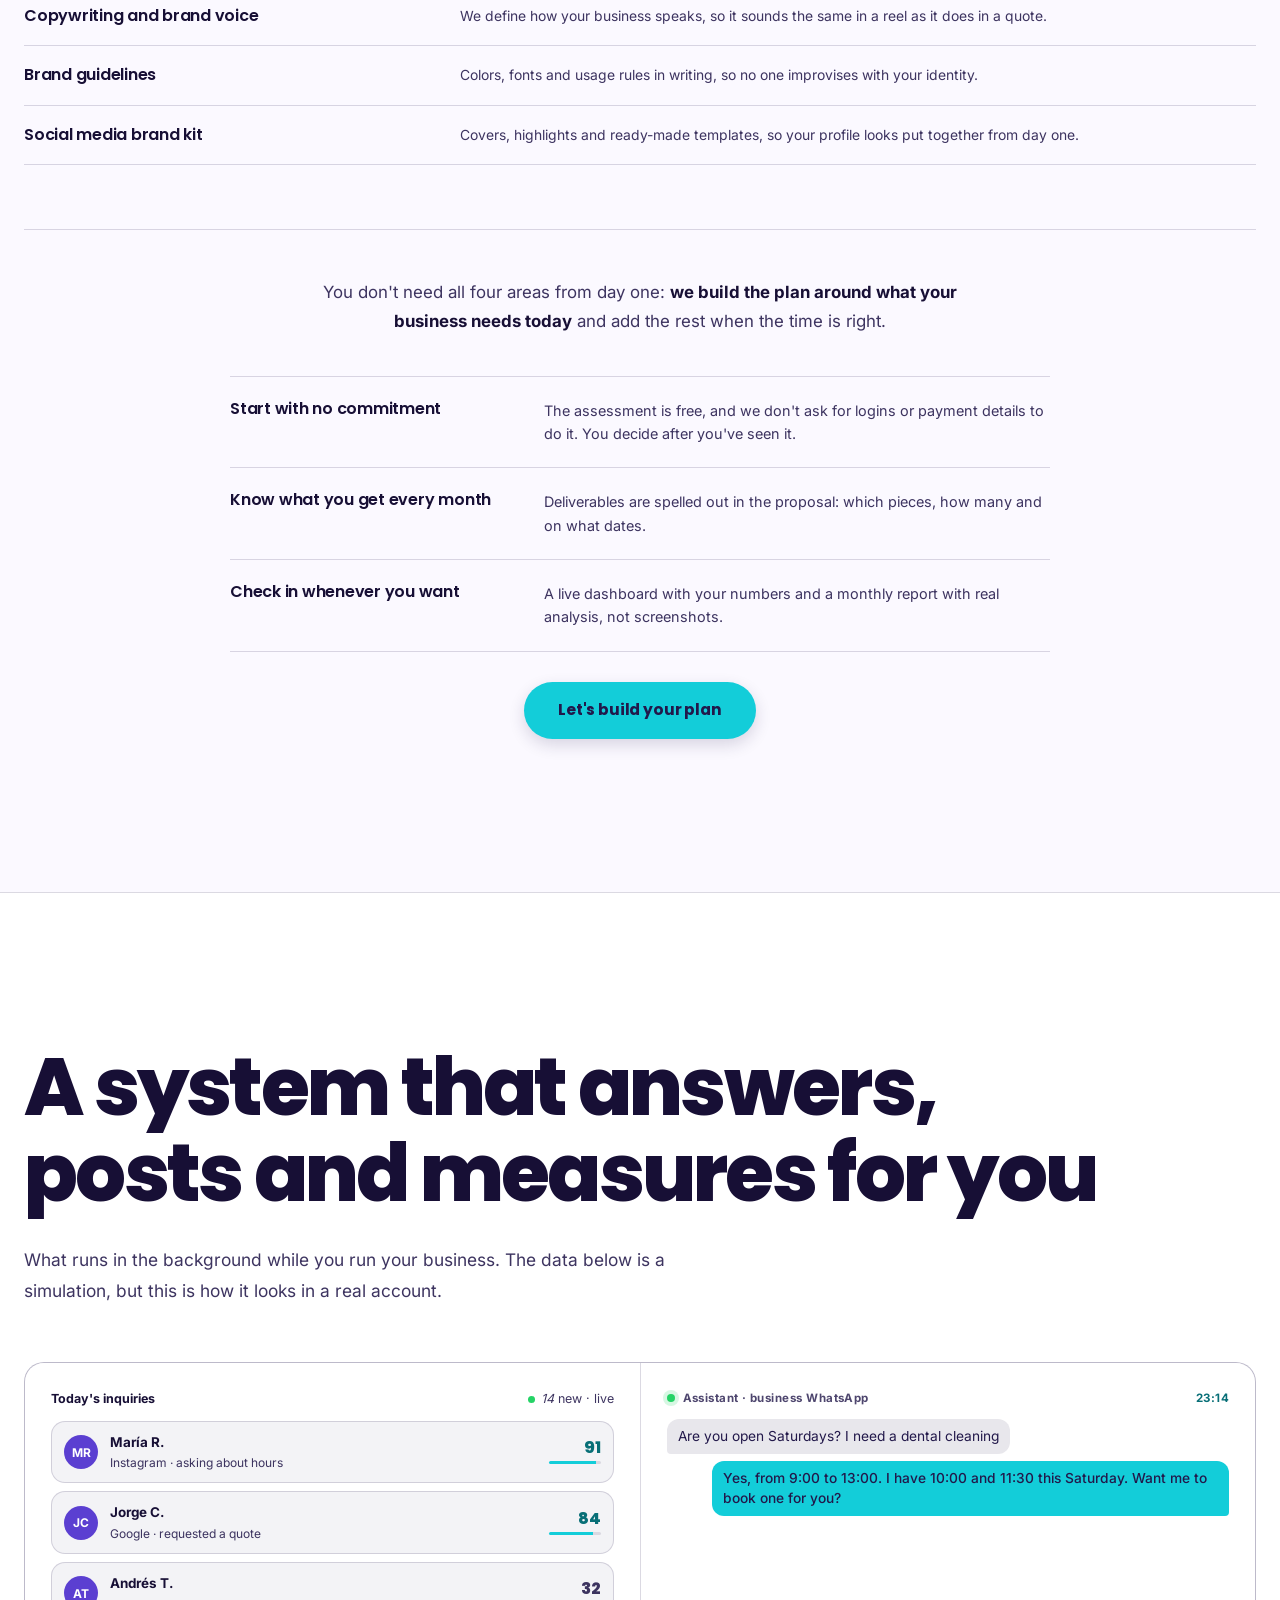
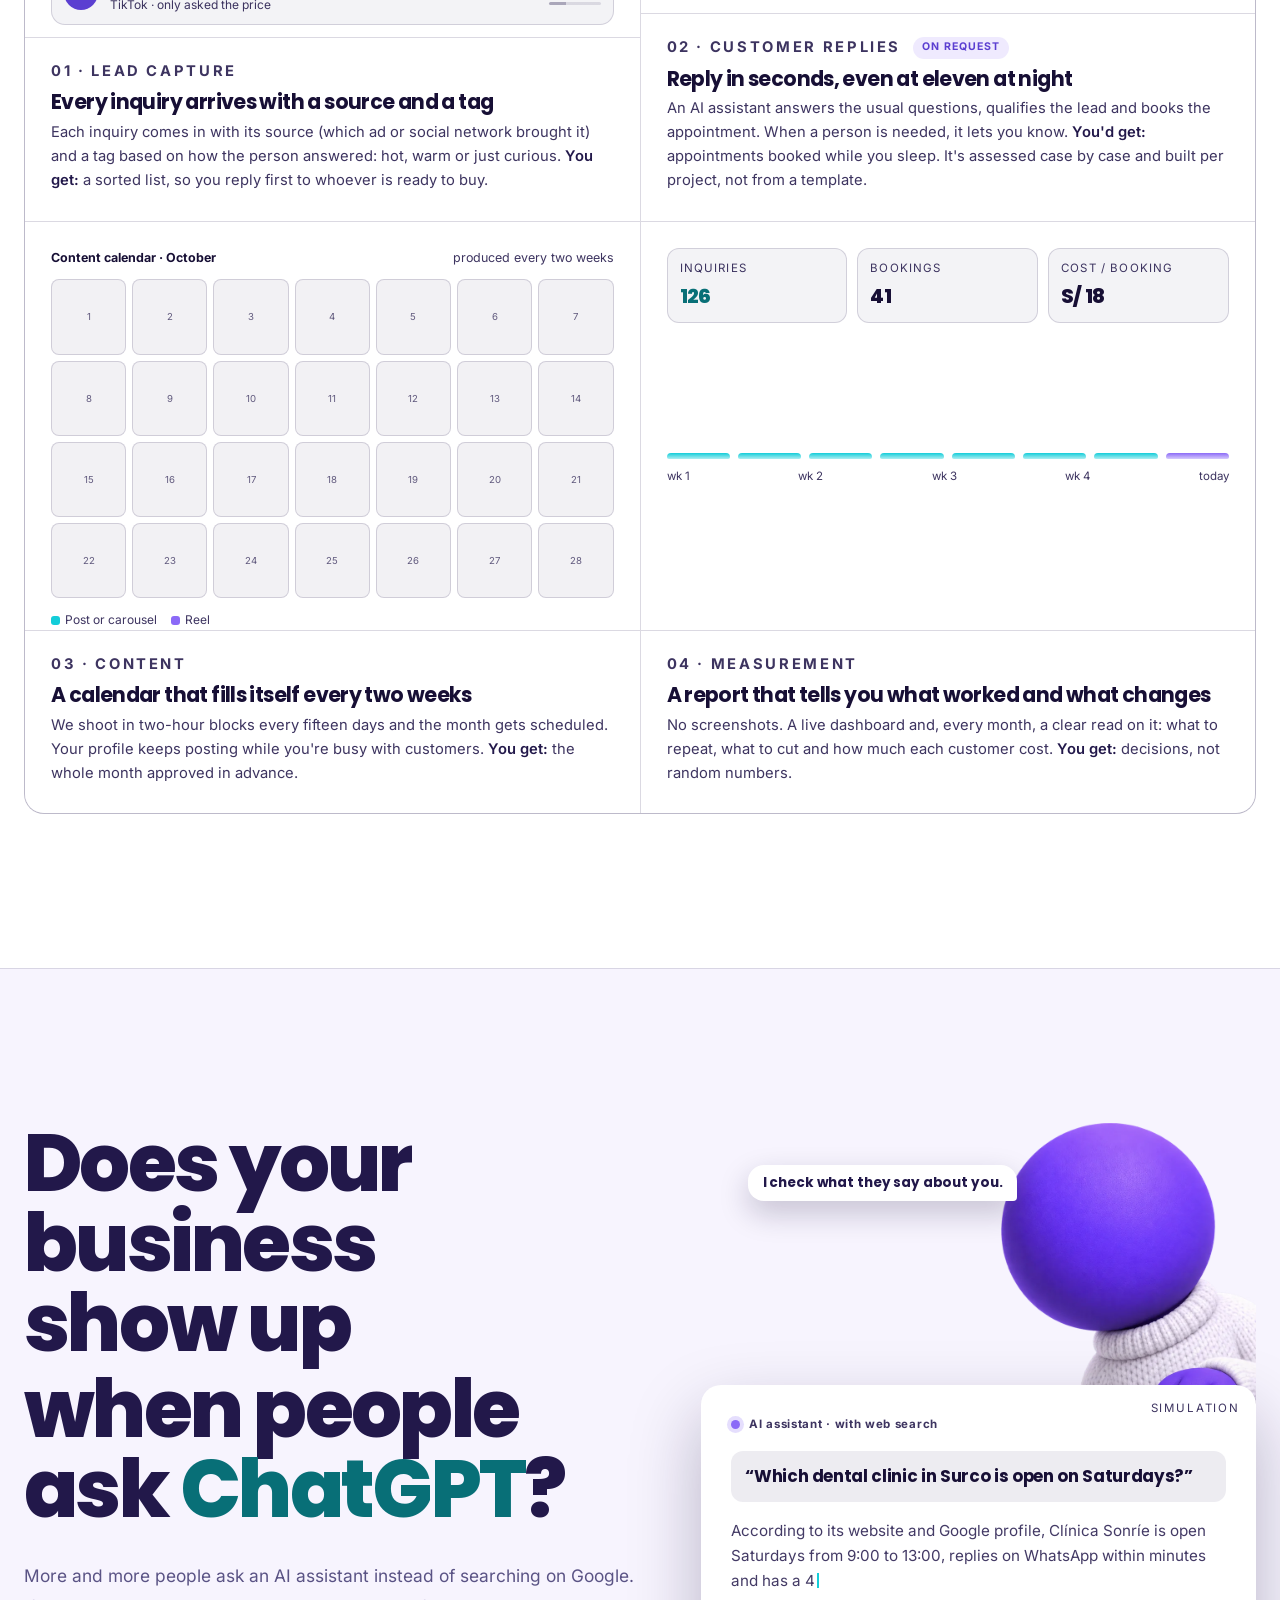
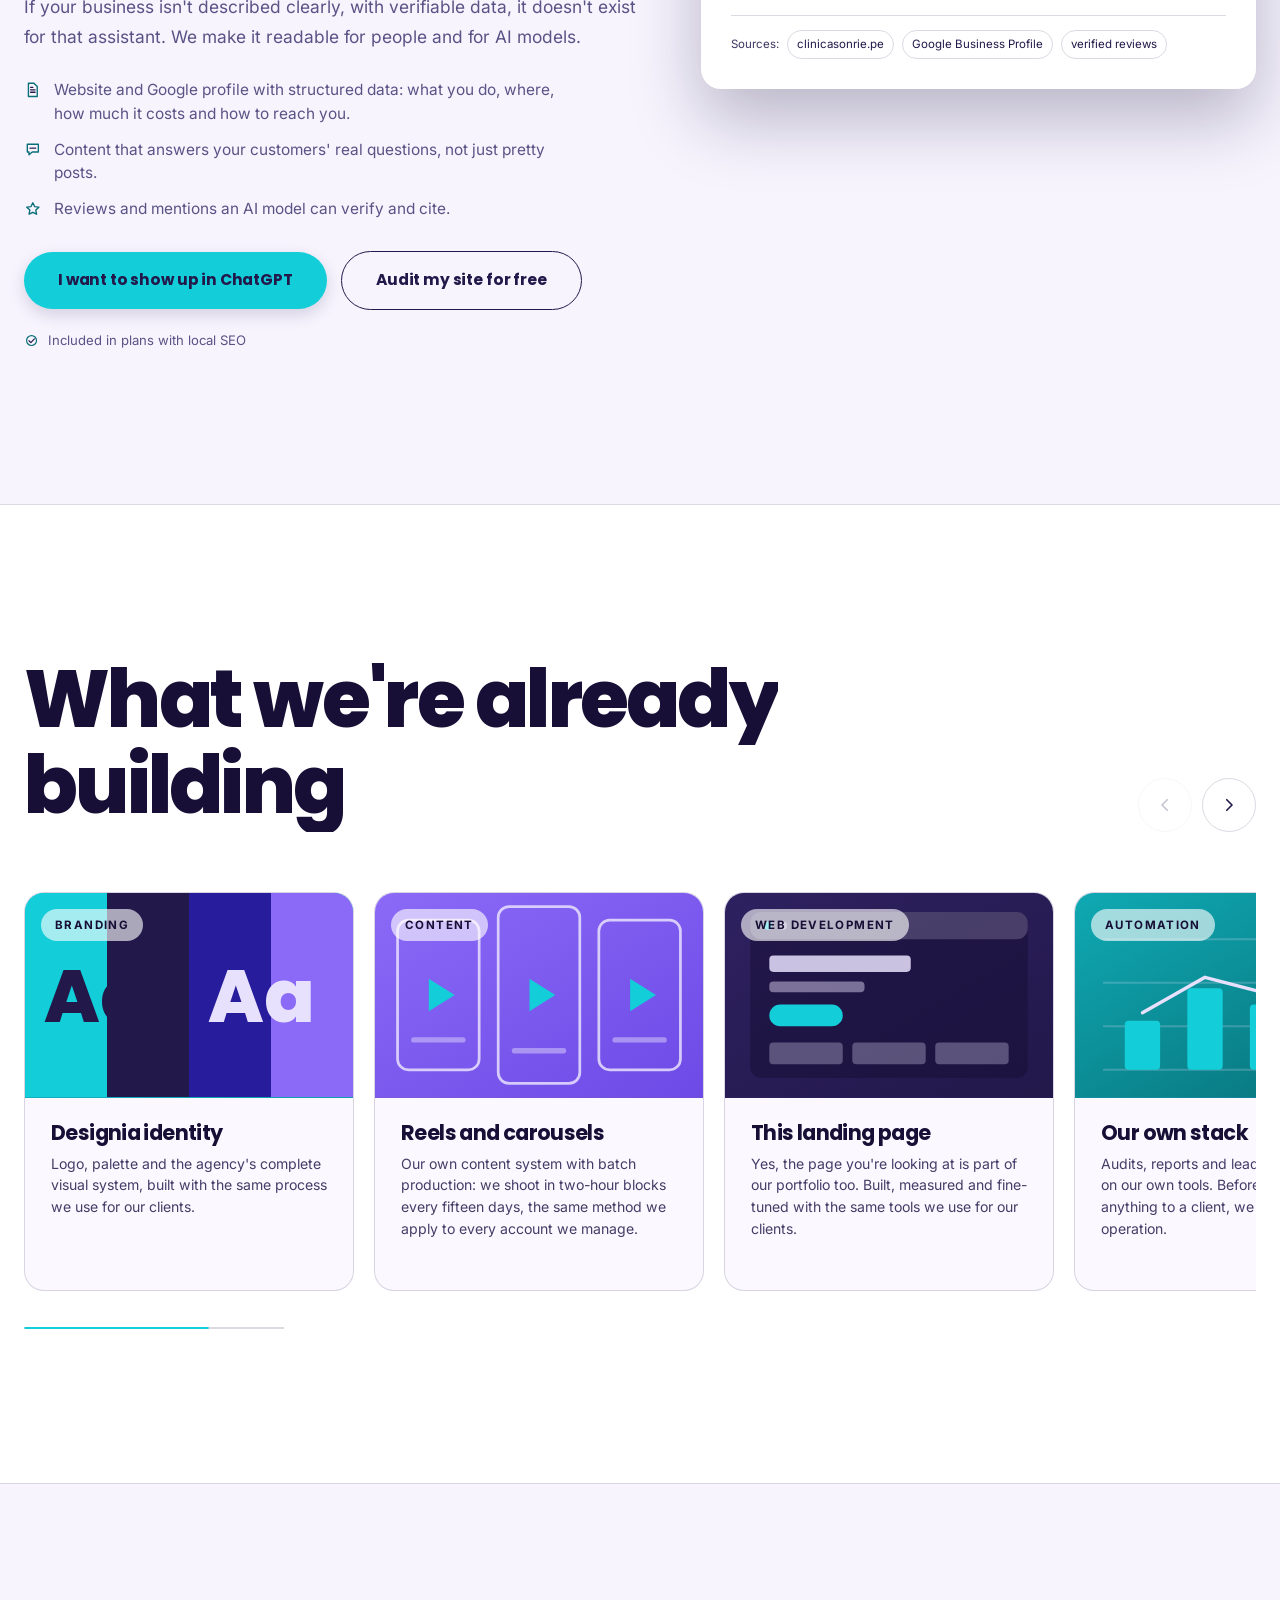
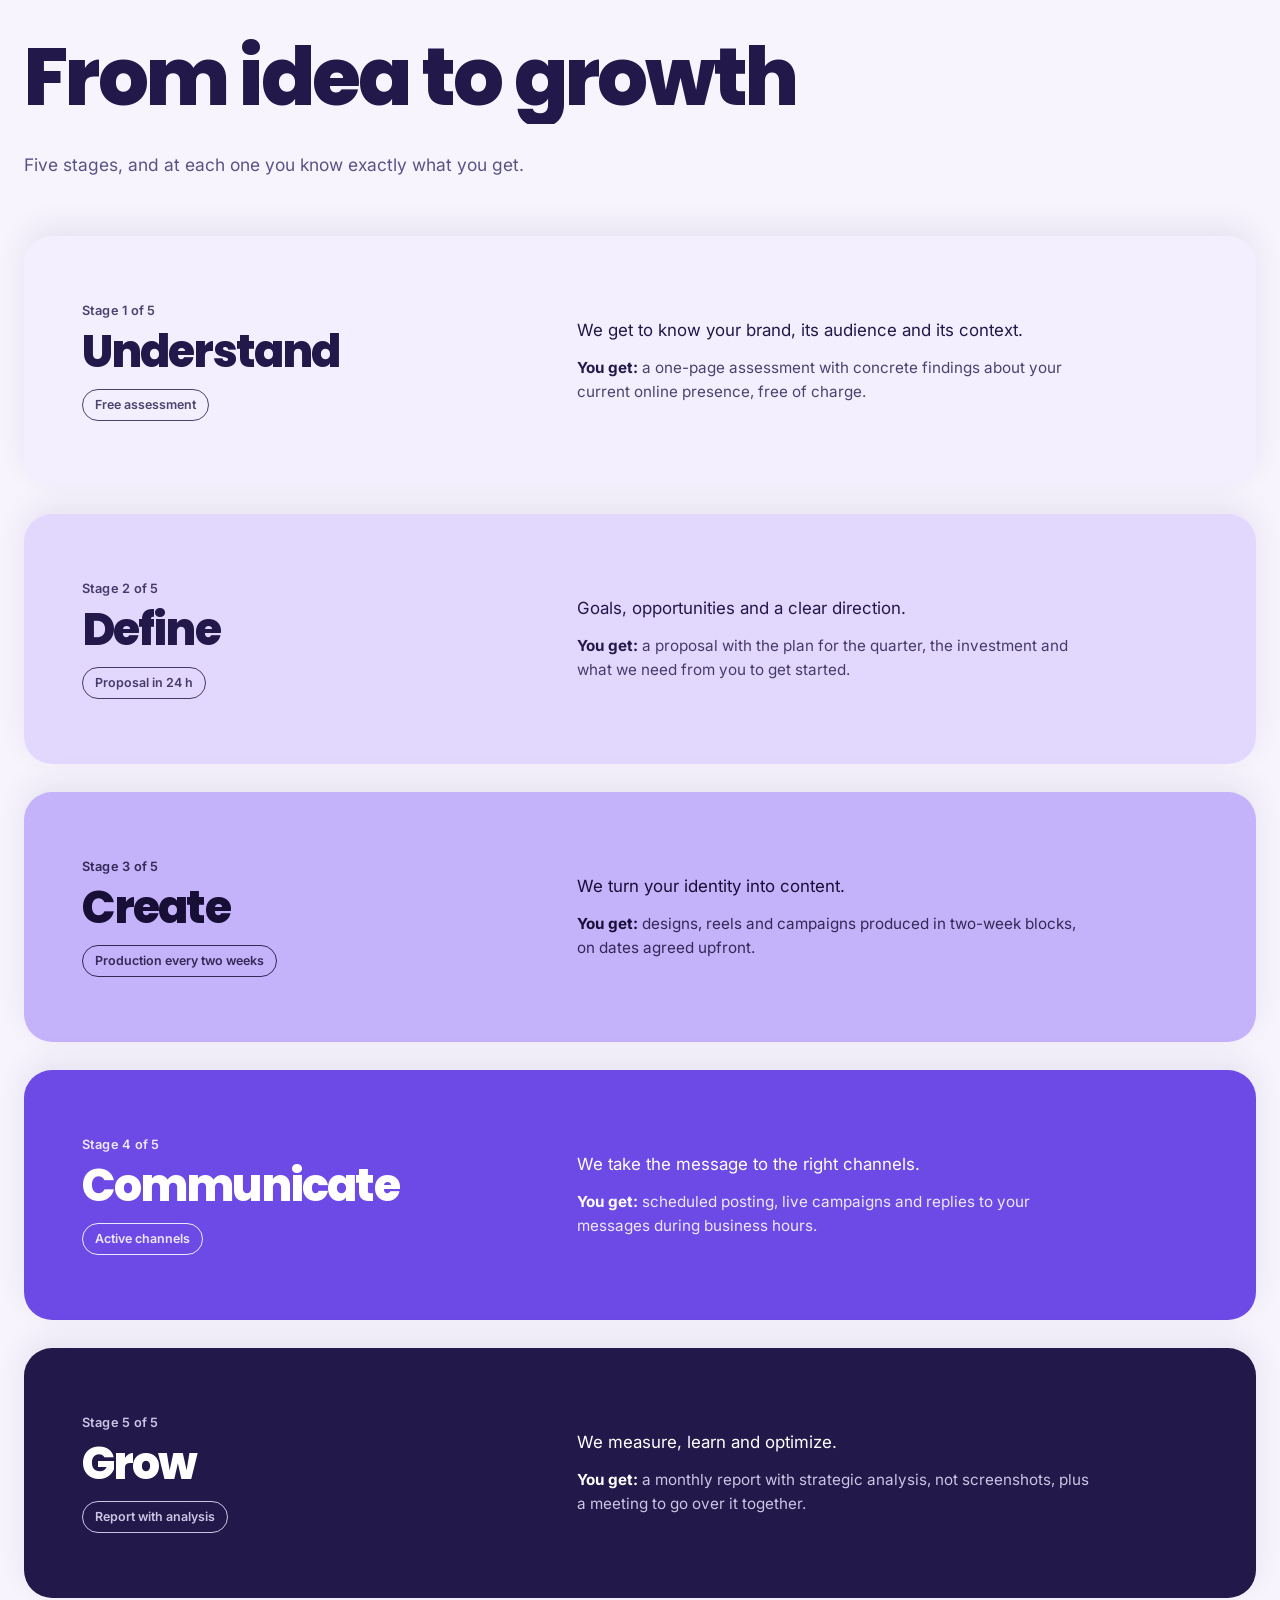
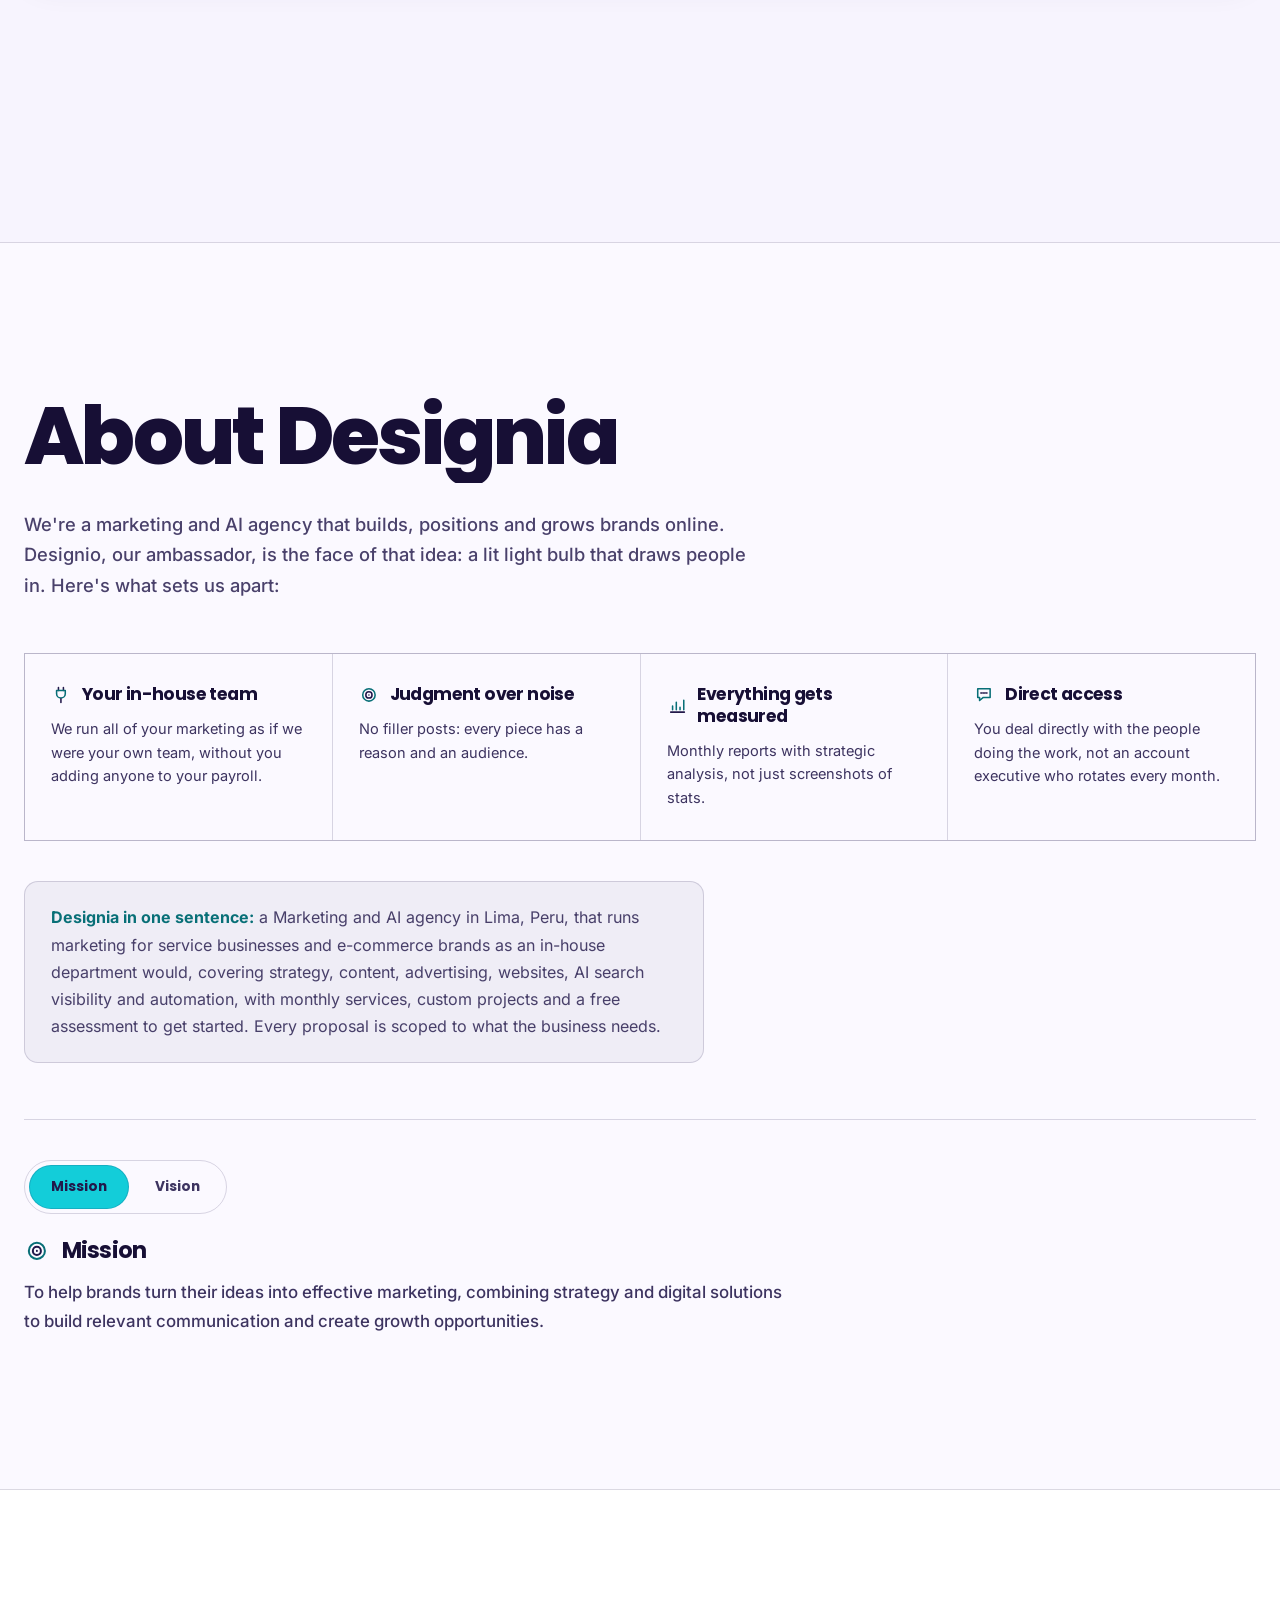
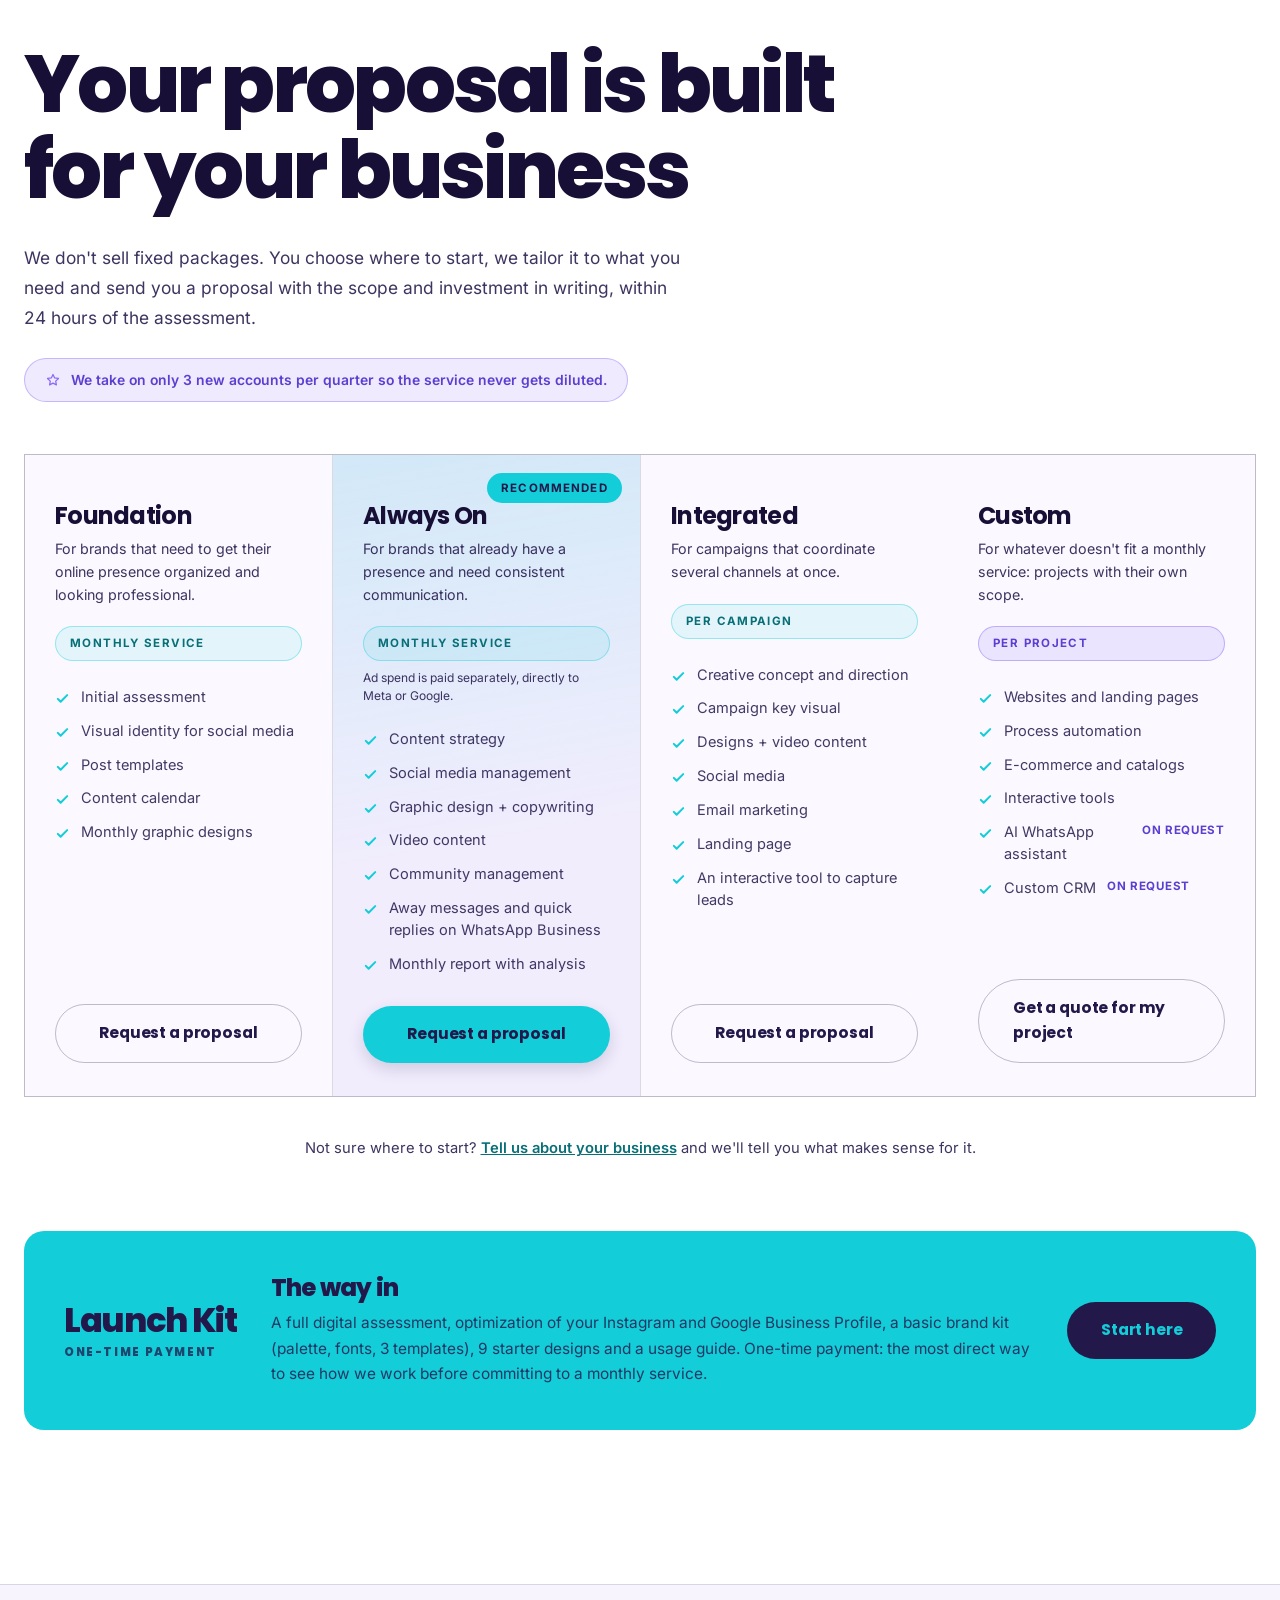
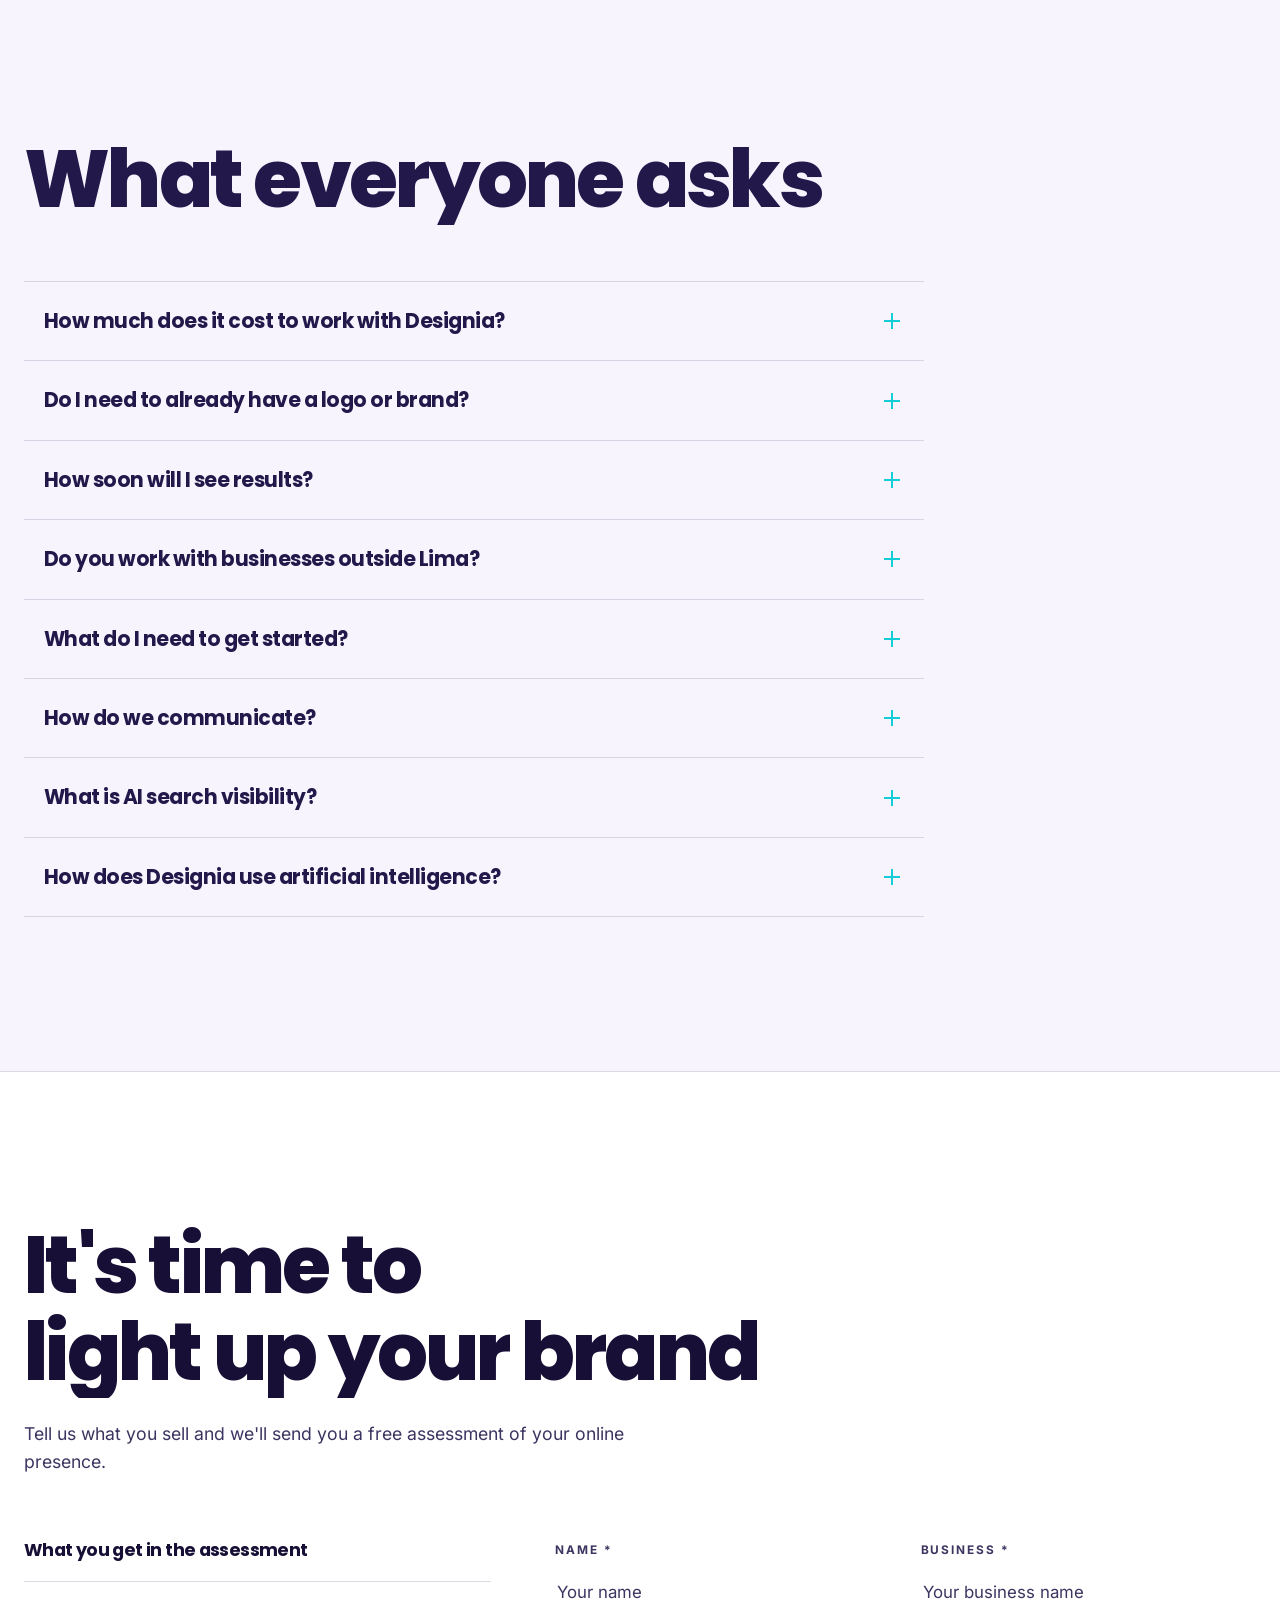
==== commit 29639f22: "Prueba 6: los 7 puntos de antiwebslop sin cambiar paleta ni fuentes Co-Authored-By: Claude Opus 5.5 " ====
--- a/index.html
+++ b/index.html
@@ -91,7 +91,6 @@
   --hilo-claro:rgba(34,24,74,.14);
 
   --grad-turq:linear-gradient(100deg,var(--turq),var(--turq-600));
-  --grad-marca:linear-gradient(100deg,var(--turq) 0%,var(--violeta) 100%);
 
   --r-xs:6px; --r-sm:10px; --r:14px; --r-lg:20px; --r-full:999px;
   --sh:0 4px 12px rgba(34,24,74,.06),0 14px 34px rgba(34,24,74,.09);
@@ -1382,7 +1381,7 @@
   transition:opacity .55s var(--ease) calc(var(--i,0) * 65ms),transform .6s var(--ease-expo) calc(var(--i,0) * 65ms)}
 .vivo.is-in>*{opacity:1;transform:none}
 .vivo>li::before,.vivo>li>.ic-s{transform:scale(.2);opacity:0;
-  transition:transform .5s cubic-bezier(.34,1.56,.64,1) calc(var(--i,0) * 65ms + .18s),opacity .3s calc(var(--i,0) * 65ms + .18s)}
+  transition:transform .35s var(--ease-expo) calc(var(--i,0) * 65ms + .18s),opacity .3s calc(var(--i,0) * 65ms + .18s)}
 .vivo.is-in>li::before,.vivo.is-in>li>.ic-s{transform:none;opacity:1}
 /* barras de la tarjeta de la portada: crecen al cargar */
 .vbars i{transform-origin:bottom;animation:crece .9s var(--ease-expo) both;animation-delay:calc(.9s + var(--j,0) * 70ms)}
@@ -1436,6 +1435,34 @@
 .cal span{color:rgb(var(--L) / .7)}
 html[data-tema="claro"] .cta-movil .btn-line{color:var(--tinta);border-color:rgba(34,24,74,.28)}
 html[data-tema="claro"] .cta-movil .btn-line:hover{background:var(--tinta);color:#fff}
+
+/* === 7 PUNTOS ANTIWEBSLOP (nov-2026) === */
+/* 3. fondos de un solo tono, sin degradé turquesa-violeta */
+.w1 .work-art{background:linear-gradient(150deg,#13CDD9,#0B9AA4)}
+.w2 .work-art{background:linear-gradient(150deg,#8b6af7,#6D4AE6)}
+.w3 .work-art{background:linear-gradient(150deg,#2E2160,#22184a)}
+.w4 .work-art{background:linear-gradient(150deg,#0FA9B3,#086F77)}
+.vav,.f-av{background:#5B3FD1}
+/* 4a. señales del problema: lista de frases grandes, no tarjetas */
+.postales{display:block;margin-top:56px;border-bottom:1px solid var(--hilo)}
+.postales>.card{display:grid;grid-template-columns:minmax(0,5fr) minmax(0,7fr);gap:clamp(16px,4vw,56px);align-items:baseline;
+  padding:30px 0;background:var(--lz-bg);border:0;border-top:1px solid var(--hilo);border-radius:0;box-shadow:none}
+.postales>.card:hover{transform:none;background:var(--lz-bg);box-shadow:none}
+.w-luz .postales>.card{background:var(--lz-bg)} /* tapa a Designio: se asoma desde detrás de la lista */
+.postales>.card h3{font-size:clamp(1.35rem,1rem + 1.2vw,1.9rem);line-height:1.15;margin:0}
+.postales>.card p{margin:0;max-width:560px}
+/* 4b. servicios: lista de dos columnas (nombre | qué incluye) */
+.serv-grid,.serv-grid--6{display:block}
+.serv-card{display:grid;grid-template-columns:minmax(0,4fr) minmax(0,8fr);gap:clamp(12px,3vw,40px);align-items:baseline;padding:18px 0}
+.serv-grid .serv-card:last-child{border-bottom:1px solid var(--hilo)}
+.serv-card h4{margin:0}
+.serv-card .serv-nuevo,.serv-card .serv-consulta{grid-column:1;justify-self:start}
+@media(max-width:760px){
+  .postales{display:block}
+  .postales>.card{grid-template-columns:1fr;gap:10px;padding:24px 0}
+  .postales-pista{display:none!important}
+  .serv-card{grid-template-columns:1fr;gap:6px}
+}
 </style>
 </head>
 <body>
@@ -1689,7 +1716,7 @@
       <svg class="ic" aria-hidden="true"><use href="#ic-clock"/></svg>
       <div>
         <strong>Same-business-day reply</strong>
-        <span>Message us today and hear back from us today. No email chains, no account executive in the middle.</span>
+        <span>Message us and the person who runs your account replies the same day.</span>
       </div>
     </div>
     <div class="promesa" data-reveal>
@@ -1709,13 +1736,6 @@
   </div>
 </div>
 
-<!-- Cintas -->
-<div class="cintas" aria-hidden="true">
-  <div class="cinta-gigante"><div class="track">
-    <span><b>Designia</b><u>Marketing</u><b>AI</b><u>Advertising</u></span>
-    <span><b>Designia</b><u>Marketing</u><b>AI</b><u>Advertising</u></span>
-  </div></div>
-</div>
 
 <!-- ========================= PROBLEMA ========================= -->
 <section class="section w-luz" id="problema">
@@ -1836,7 +1856,7 @@
         <span class="pilar-num">02</span>
       </div>
       <div class="serv-grid" data-stagger>
-        <div class="serv-card" data-reveal><h4>Video content</h4><p>Reels and video produced in two-week blocks, with no calendar surprises.</p></div>
+        <div class="serv-card" data-reveal><h4>Video content</h4><p>Reels and video produced in two-week blocks, on dates agreed upfront.</p></div>
         <div class="serv-card" data-reveal><h4>Social media management</h4><p>Calendar, posting and follow-up: your profile active and organized all month long.</p></div>
         <div class="serv-card" data-reveal><h4>Community management</h4><p>We reply to comments and messages during business hours, in your brand's voice.</p></div>
         <div class="serv-card" data-reveal><h4>Email marketing</h4><p>Emails that bring back past customers and guide the ones still on the fence.</p></div>
@@ -1880,7 +1900,7 @@
       <p class="serv-pie">You don't need all four areas from day one: <strong>we build the plan around what your business needs today</strong> and add the rest when the time is right.</p>
       <div class="pruebas">
         <div class="prueba"><strong>Start with no commitment</strong><span>The assessment is free, and we don't ask for logins or payment details to do it. You decide after you've seen it.</span></div>
-        <div class="prueba"><strong>Know what you get every month</strong><span>Deliverables are spelled out in the proposal: which pieces, how many and when. No calendar surprises.</span></div>
+        <div class="prueba"><strong>Know what you get every month</strong><span>Deliverables are spelled out in the proposal: which pieces, how many and on what dates.</span></div>
         <div class="prueba"><strong>Check in whenever you want</strong><span>A live dashboard with your numbers and a monthly report with real analysis, not screenshots.</span></div>
       </div>
     </div>
@@ -2112,7 +2132,7 @@
       </li>
       <li class="pila-carta" style="--i:2">
         <div class="pila-cab"><span class="pila-et">Stage 3 of 5</span><h3>Create</h3><span class="pila-tag">Production every two weeks</span></div>
-        <div class="pila-txt"><p>We turn your identity into content.</p><p class="pila-rec"><b>You get:</b> designs, reels and campaigns produced in two-week blocks, with no calendar surprises.</p></div>
+        <div class="pila-txt"><p>We turn your identity into content.</p><p class="pila-rec"><b>You get:</b> designs, reels and campaigns produced in two-week blocks, on dates agreed upfront.</p></div>
       </li>
       <li class="pila-carta" style="--i:3">
         <div class="pila-cab"><span class="pila-et">Stage 4 of 5</span><h3>Communicate</h3><span class="pila-tag">Active channels</span></div>
@@ -2230,7 +2250,7 @@
       </div>
       <div class="faq-item" data-reveal>
         <button class="faq-q" type="button" aria-expanded="false">What do I need to get started?<span class="mas" aria-hidden="true"></span></button>
-        <div class="faq-a"><div><p>Your free assessment and a written proposal. Before we close, a 20-minute conversation to finalize the details. After that, photos or videos of your business (or a hired shoot): without raw material, there's no content.</p></div></div>
+        <div class="faq-a"><div><p>Your free assessment and a written proposal. Before we close, a 20-minute conversation to finalize the details. After that, photos or videos of your business (or a hired shoot), the raw material for your content.</p></div></div>
       </div>
       <div class="faq-item" data-reveal>
         <button class="faq-q" type="button" aria-expanded="false">How do we communicate?<span class="mas" aria-hidden="true"></span></button>
@@ -2291,7 +2311,7 @@
         </form>
       </div>
 
-      <div class="gigante-wrap" aria-hidden="true"><p class="gigante" id="gigante">See you soon · See you soon ·</p></div>
+      
       <p class="datos-contacto">
         <span>Lima, Peru</span>
         <span>Mon–Fri · 9:00 to 18:00 Lima time · In writing only</span>
@@ -2400,7 +2420,7 @@
 {"@type":"Question","name":"How soon will I see results?","acceptedAnswer":{"@type":"Answer","text":"Organic content takes around 3 months to build; well-targeted ads bring in the first leads within the first few weeks. That's why the minimum commitment is 3 months: in less time, nothing can be proven."}},
 {"@type":"Question","name":"Do you work with businesses outside Lima?","acceptedAnswer":{"@type":"Answer","text":"Our in-person shoots are focused on Lima, but we run content, ads and strategy 100% remotely for businesses across Peru."}},
 {"@type":"Question","name":"How much does it cost to work with Designia?","acceptedAnswer":{"@type":"Answer","text":"It depends on the scope: we don't sell fixed packages. After the free assessment, we send you a written proposal with the scope and investment within 24 hours. Ad spend is paid separately, directly to Meta or Google."}},
-{"@type":"Question","name":"What do I need to get started?","acceptedAnswer":{"@type":"Answer","text":"Your free assessment and a written proposal. Before we close, a 20-minute conversation to finalize the details. After that, photos or videos of your business (or a hired shoot): without raw material, there's no content."}},
+{"@type":"Question","name":"What do I need to get started?","acceptedAnswer":{"@type":"Answer","text":"Your free assessment and a written proposal. Before we close, a 20-minute conversation to finalize the details. After that, photos or videos of your business (or a hired shoot), the raw material for your content."}},
 {"@type":"Question","name":"How do we communicate?","acceptedAnswer":{"@type":"Answer","text":"WhatsApp for day-to-day matters, a monthly meeting to go over the report, and always the same people running your account."}},
 {"@type":"Question","name":"What is AI search visibility?","acceptedAnswer":{"@type":"Answer","text":"It means your business shows up when someone asks ChatGPT, Gemini or Perplexity about a service like yours. It's done with structured data on your website, content that answers specific questions and verifiable reviews. We include it in plans that come with local SEO."}},
 {"@type":"Question","name":"How does Designia use artificial intelligence?","acceptedAnswer":{"@type":"Answer","text":"In three concrete ways: visibility in AI search engines like ChatGPT, reports and audits that generate themselves, and interactive tools like the assessment on this website. The AI WhatsApp assistant is built per project, on request. Our team handles strategy and content; AI takes the repetitive work off its plate."}}]}
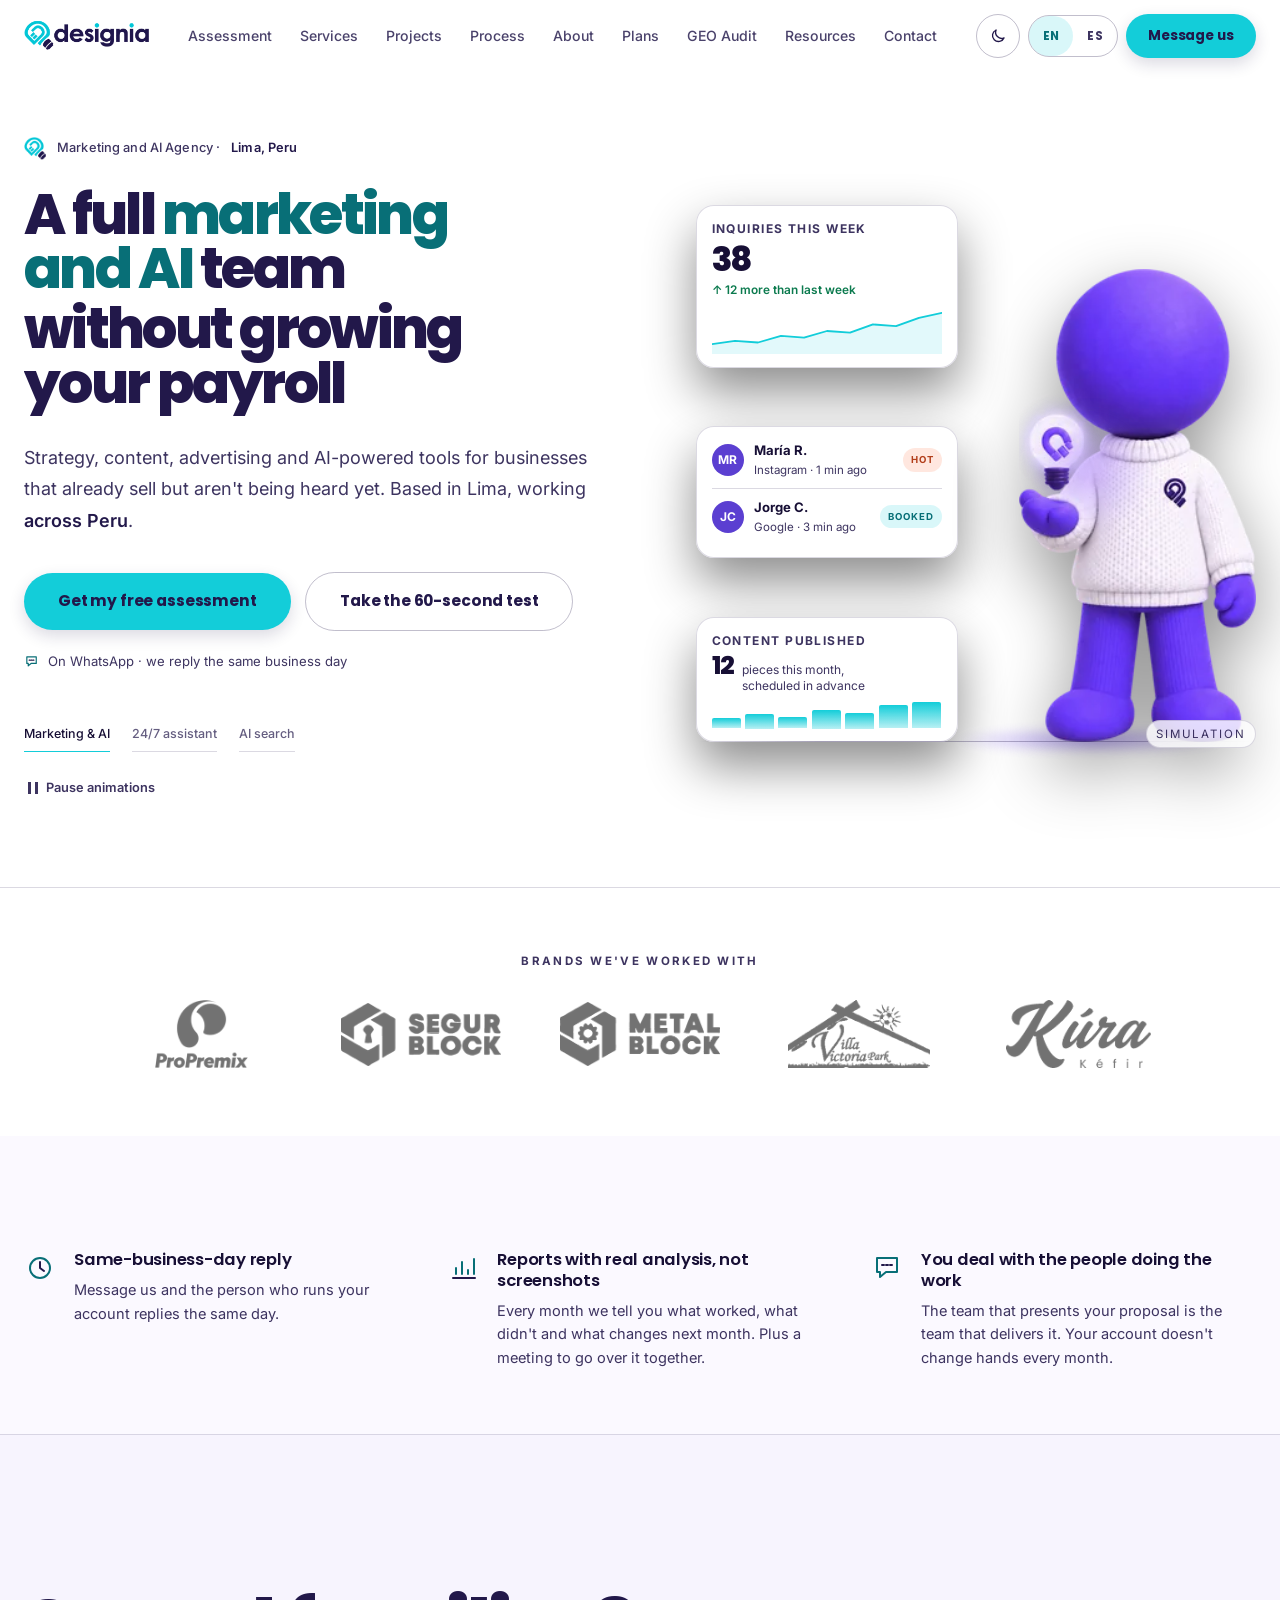
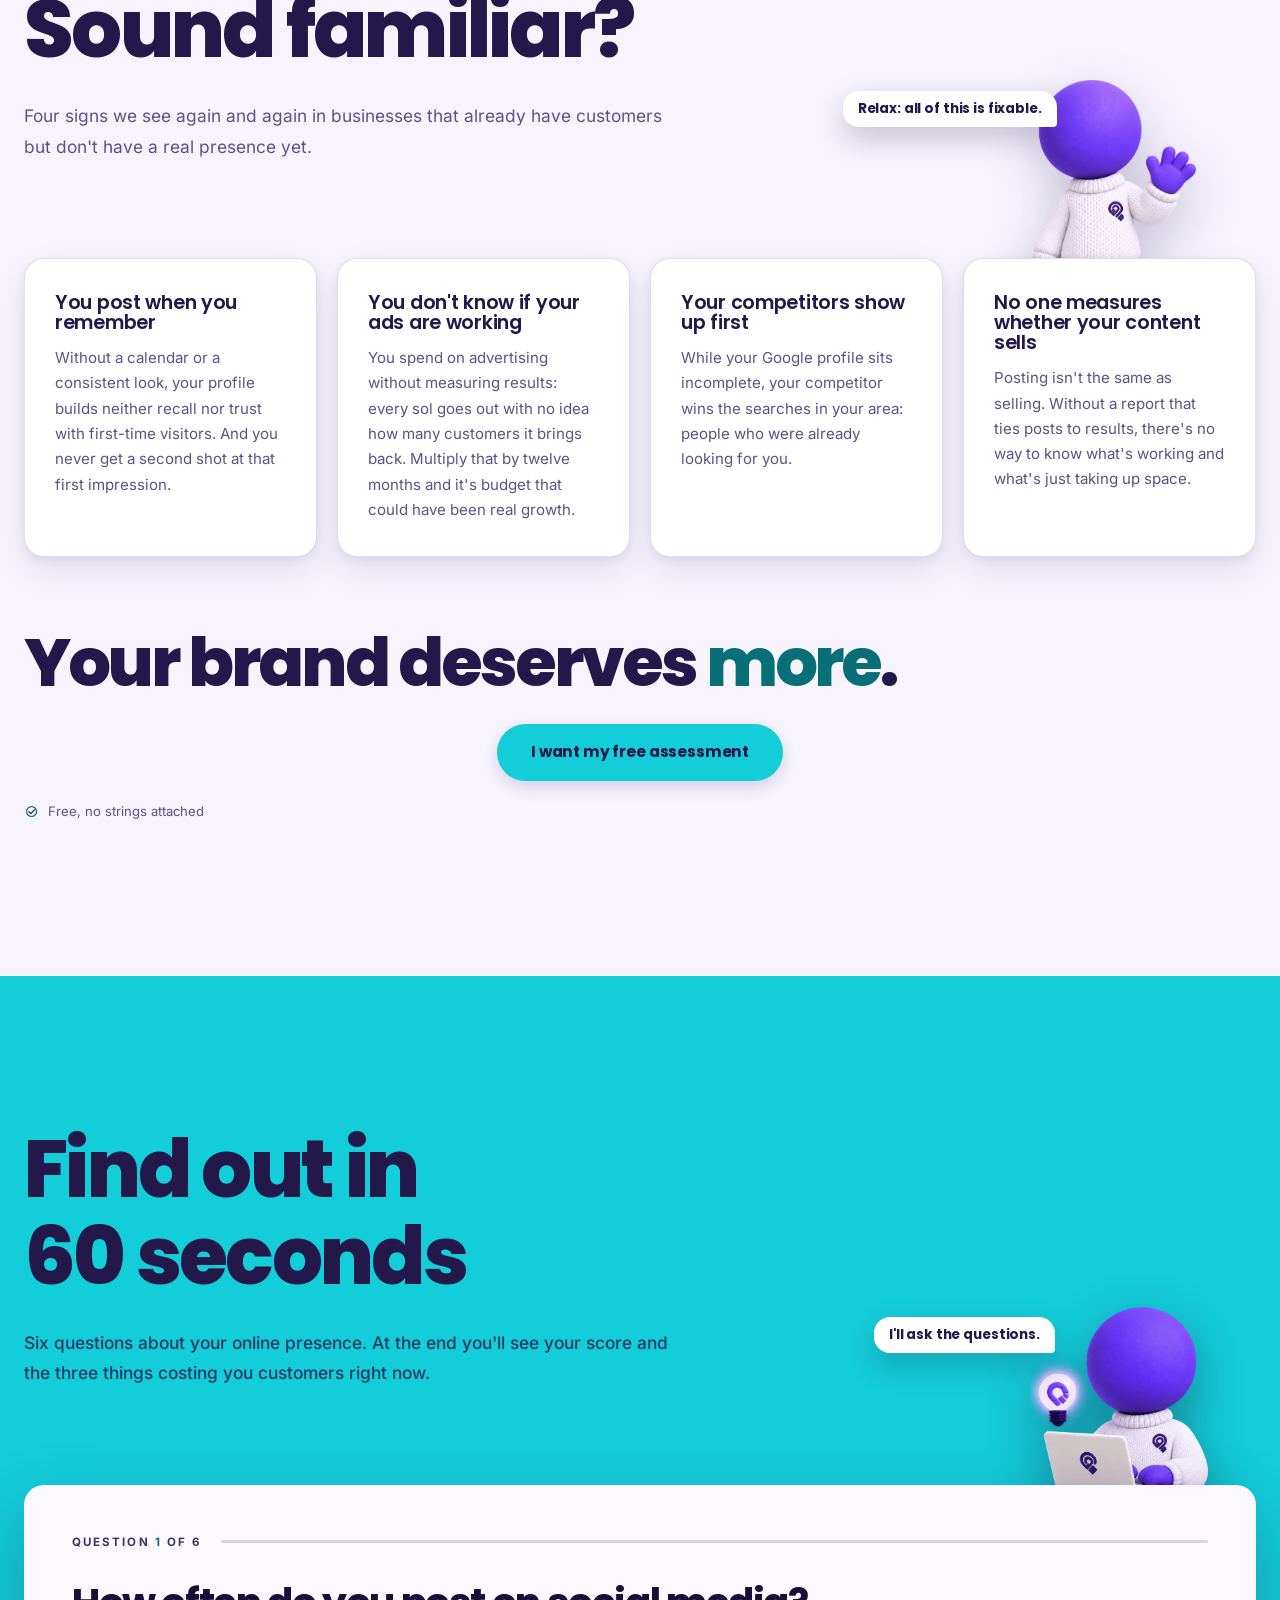
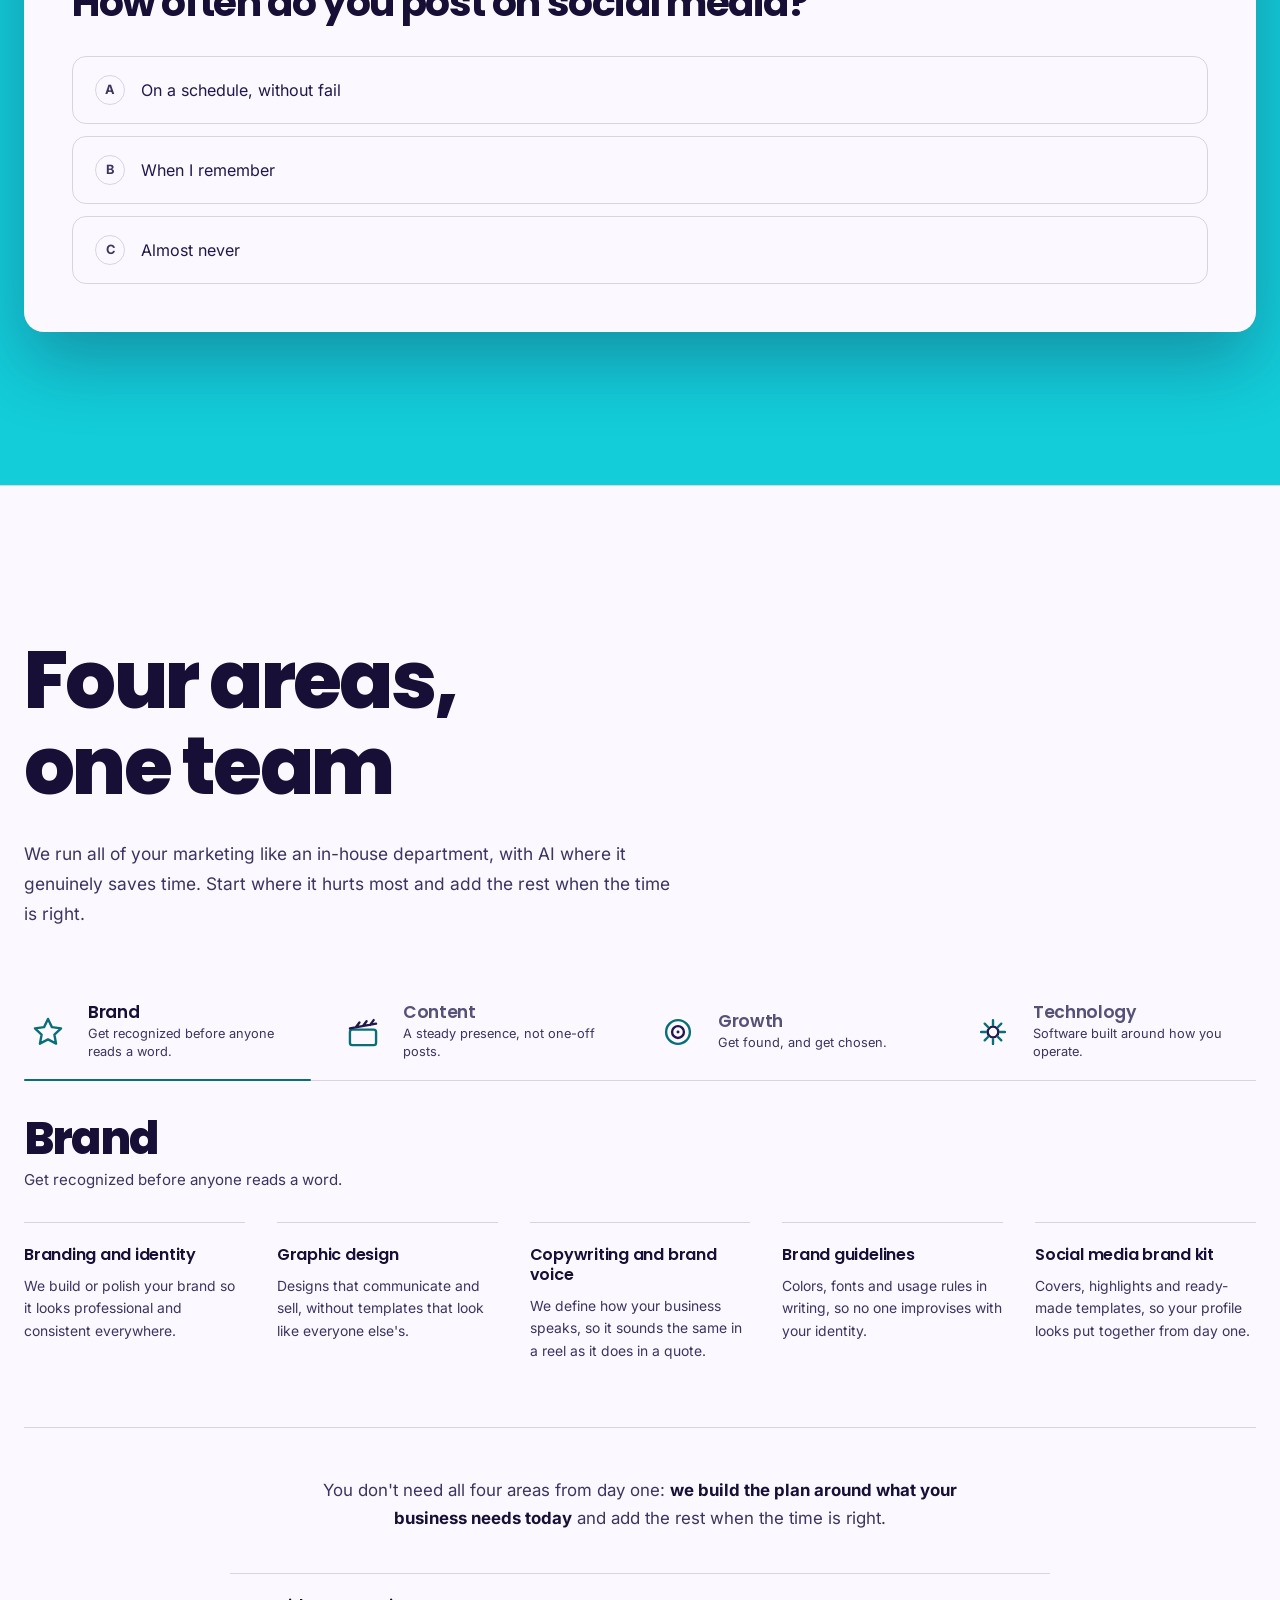
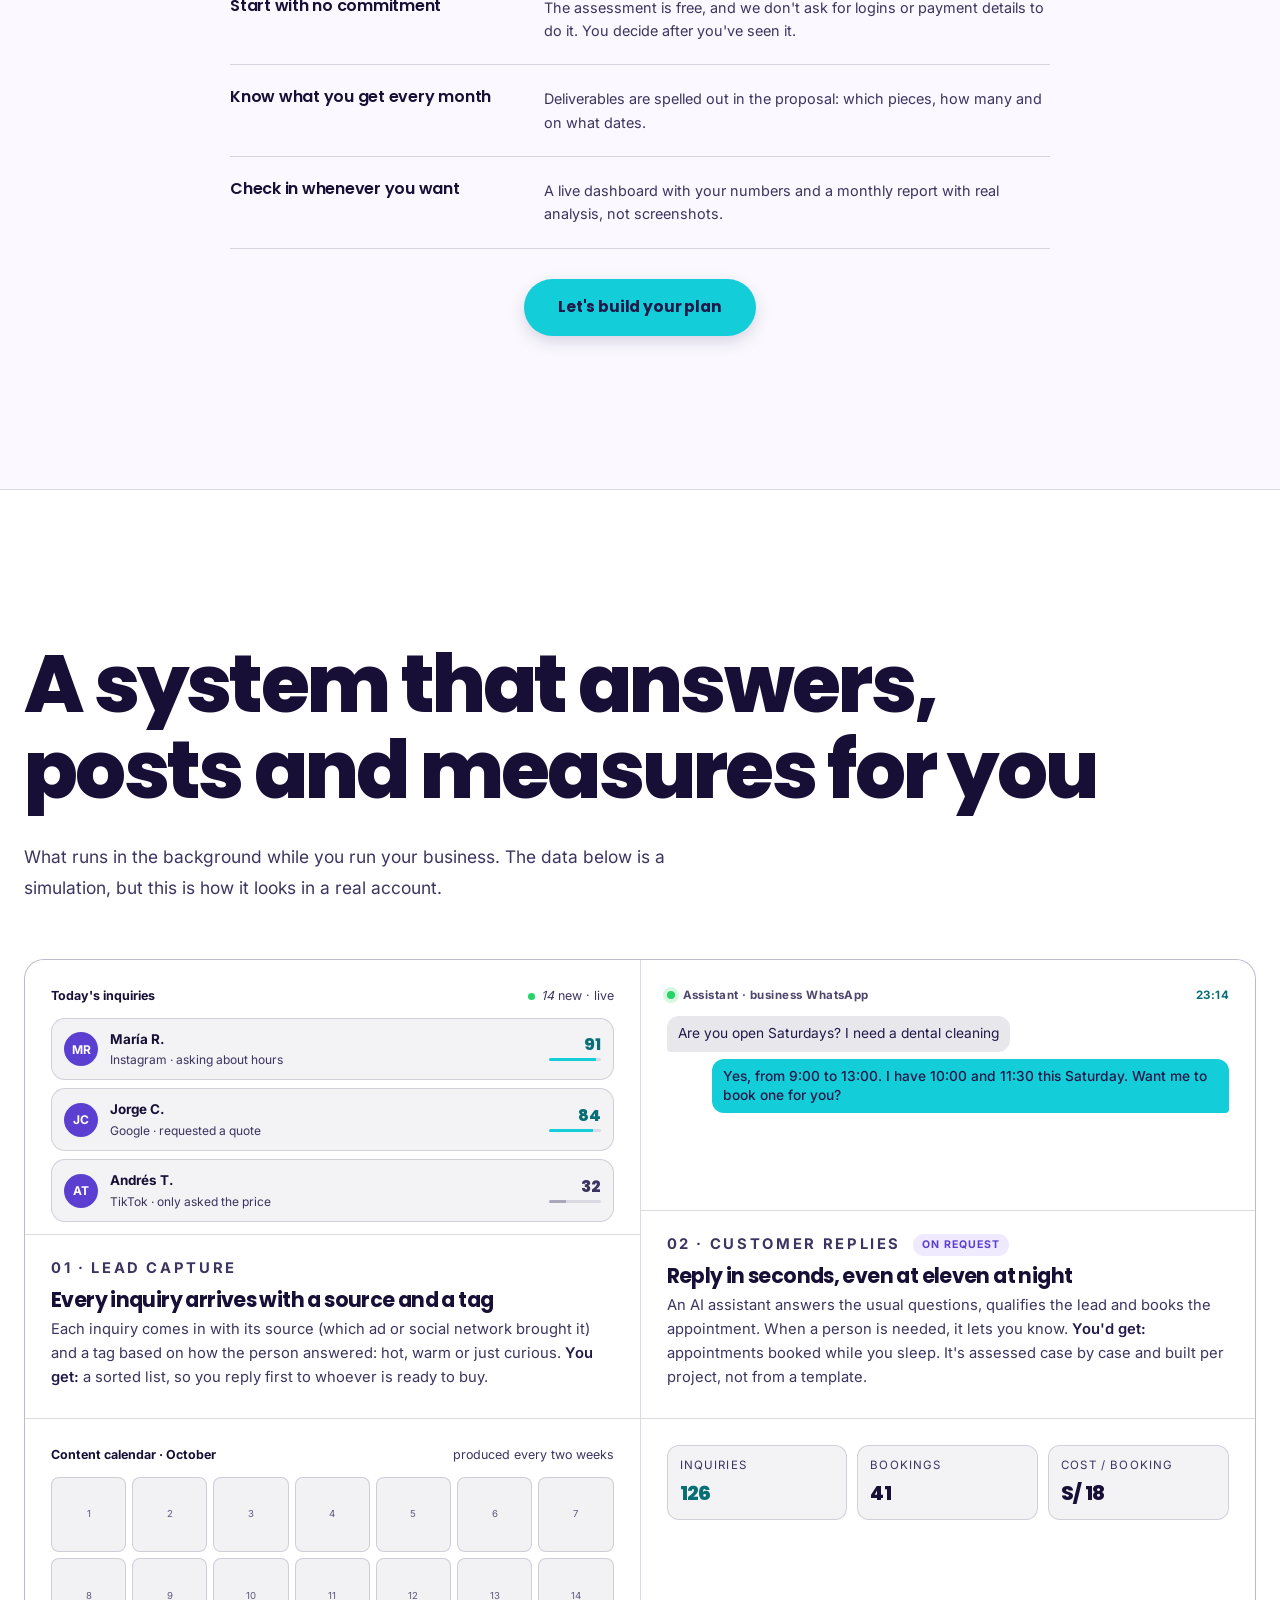
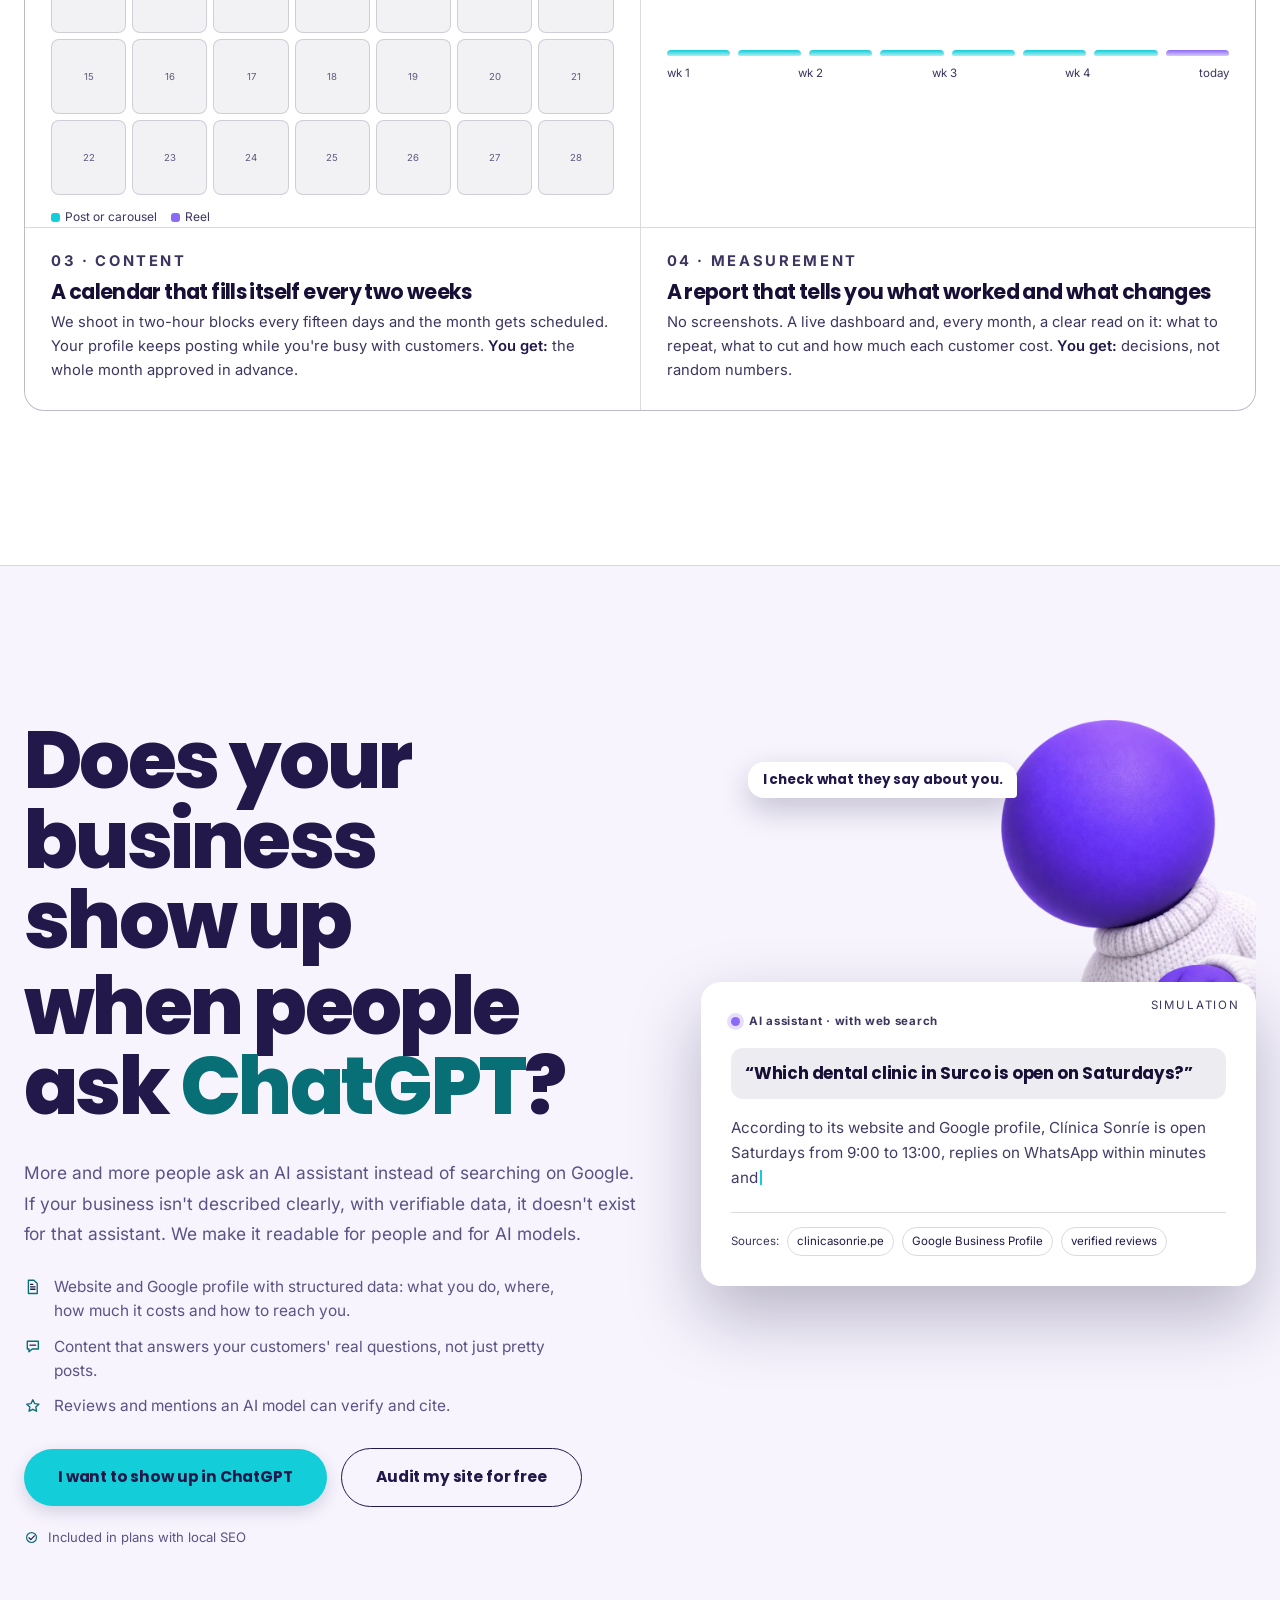
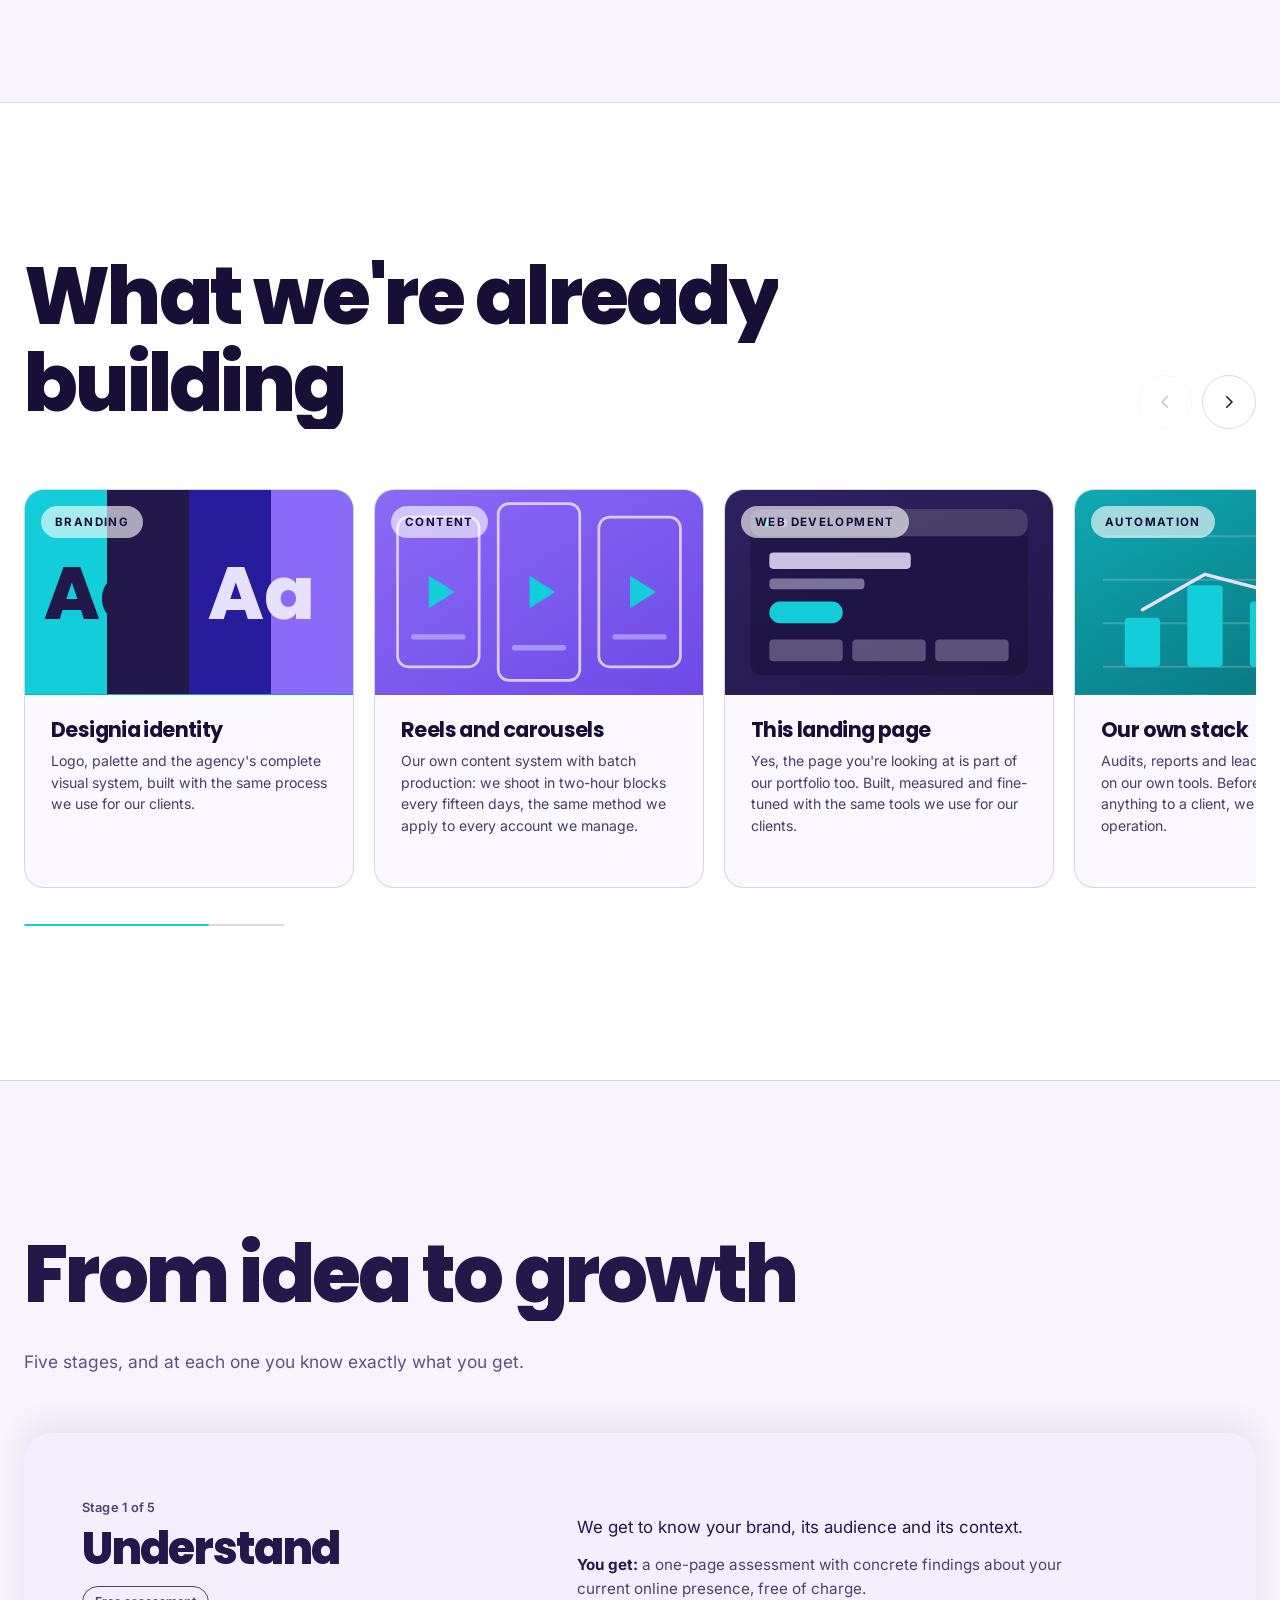
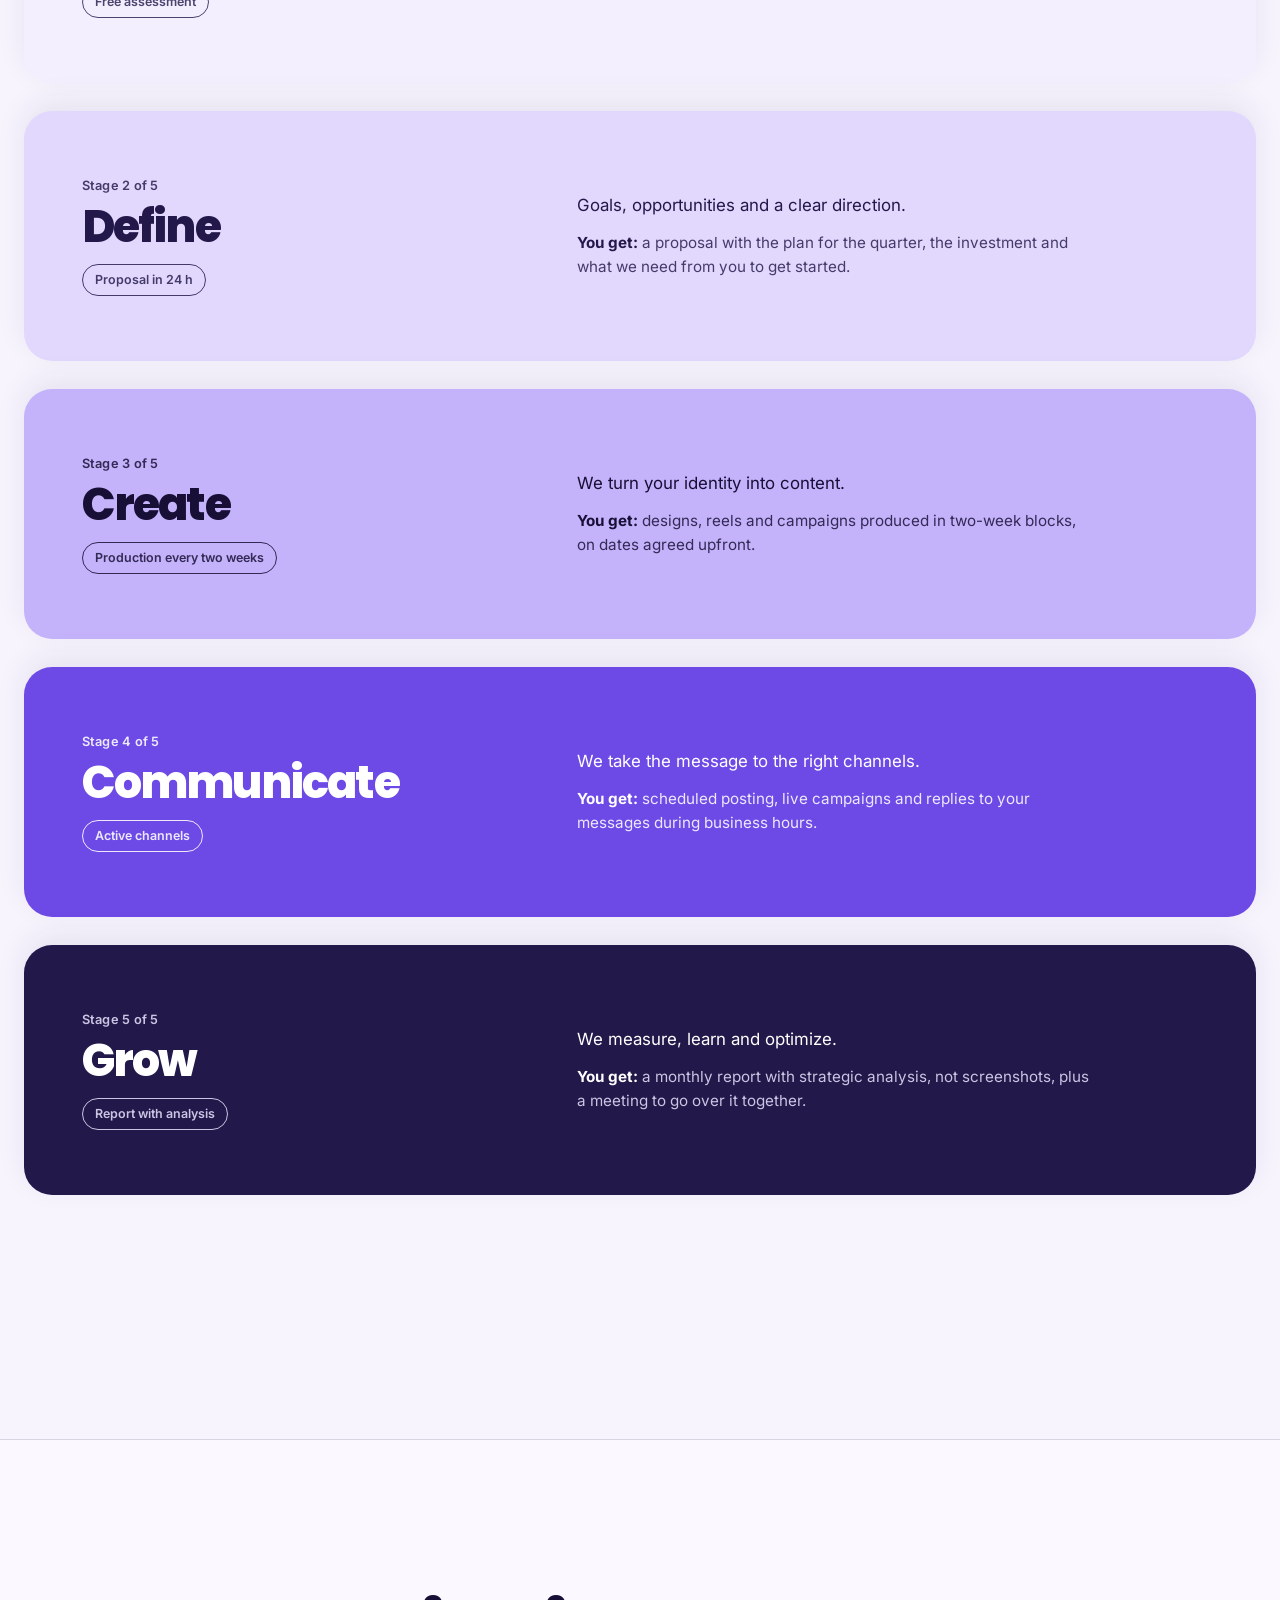
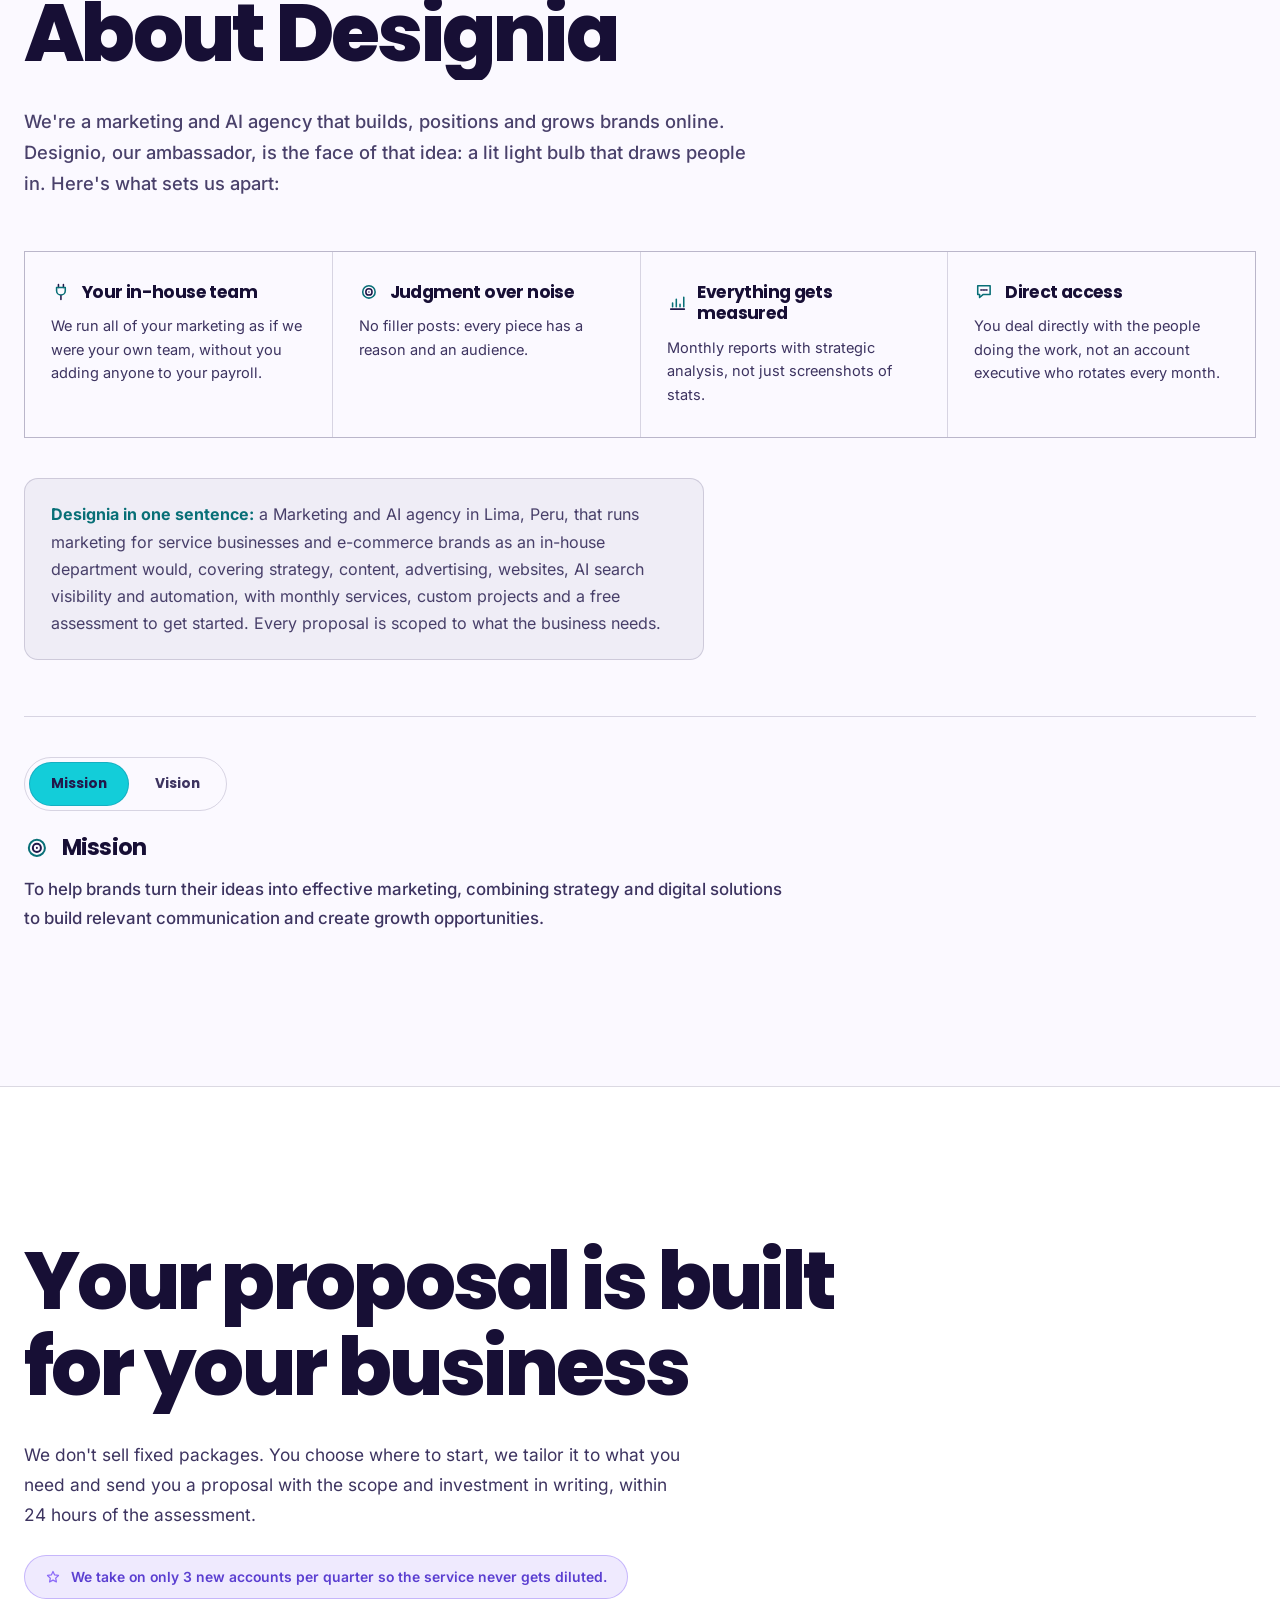
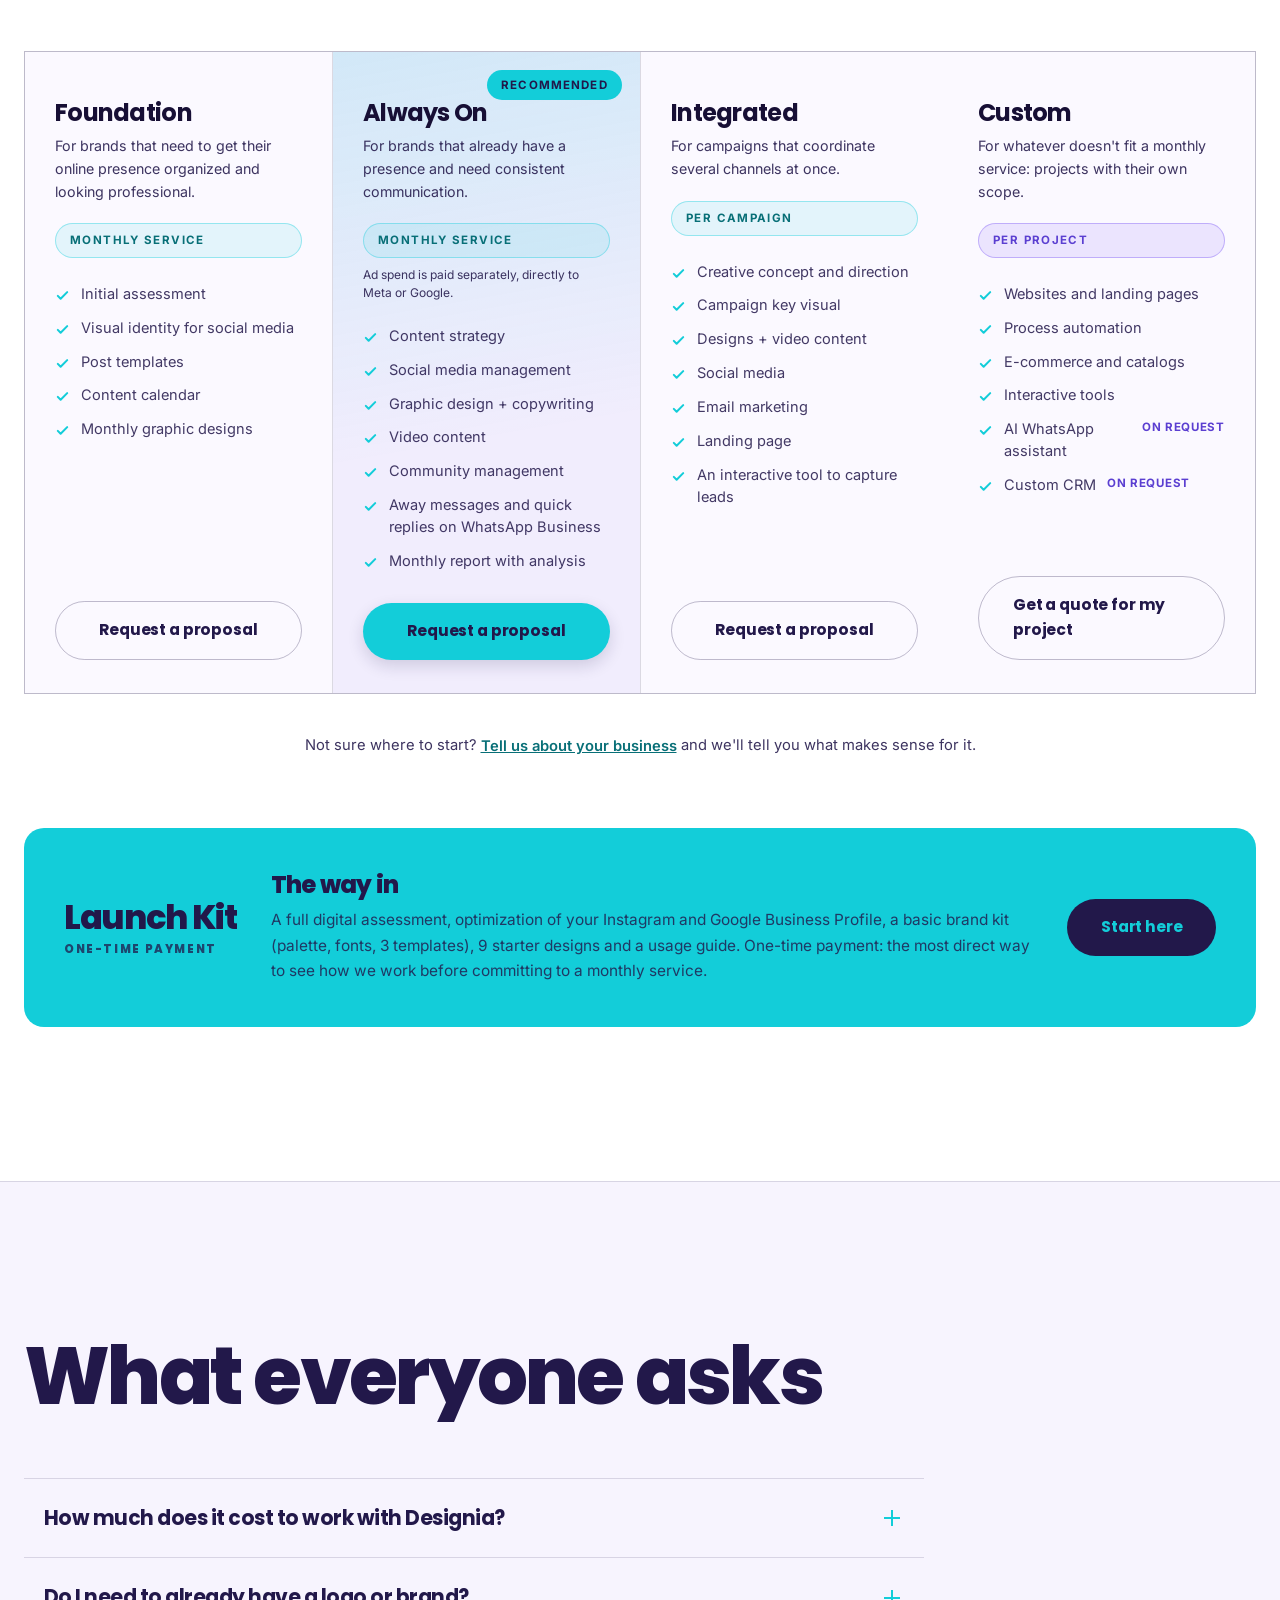
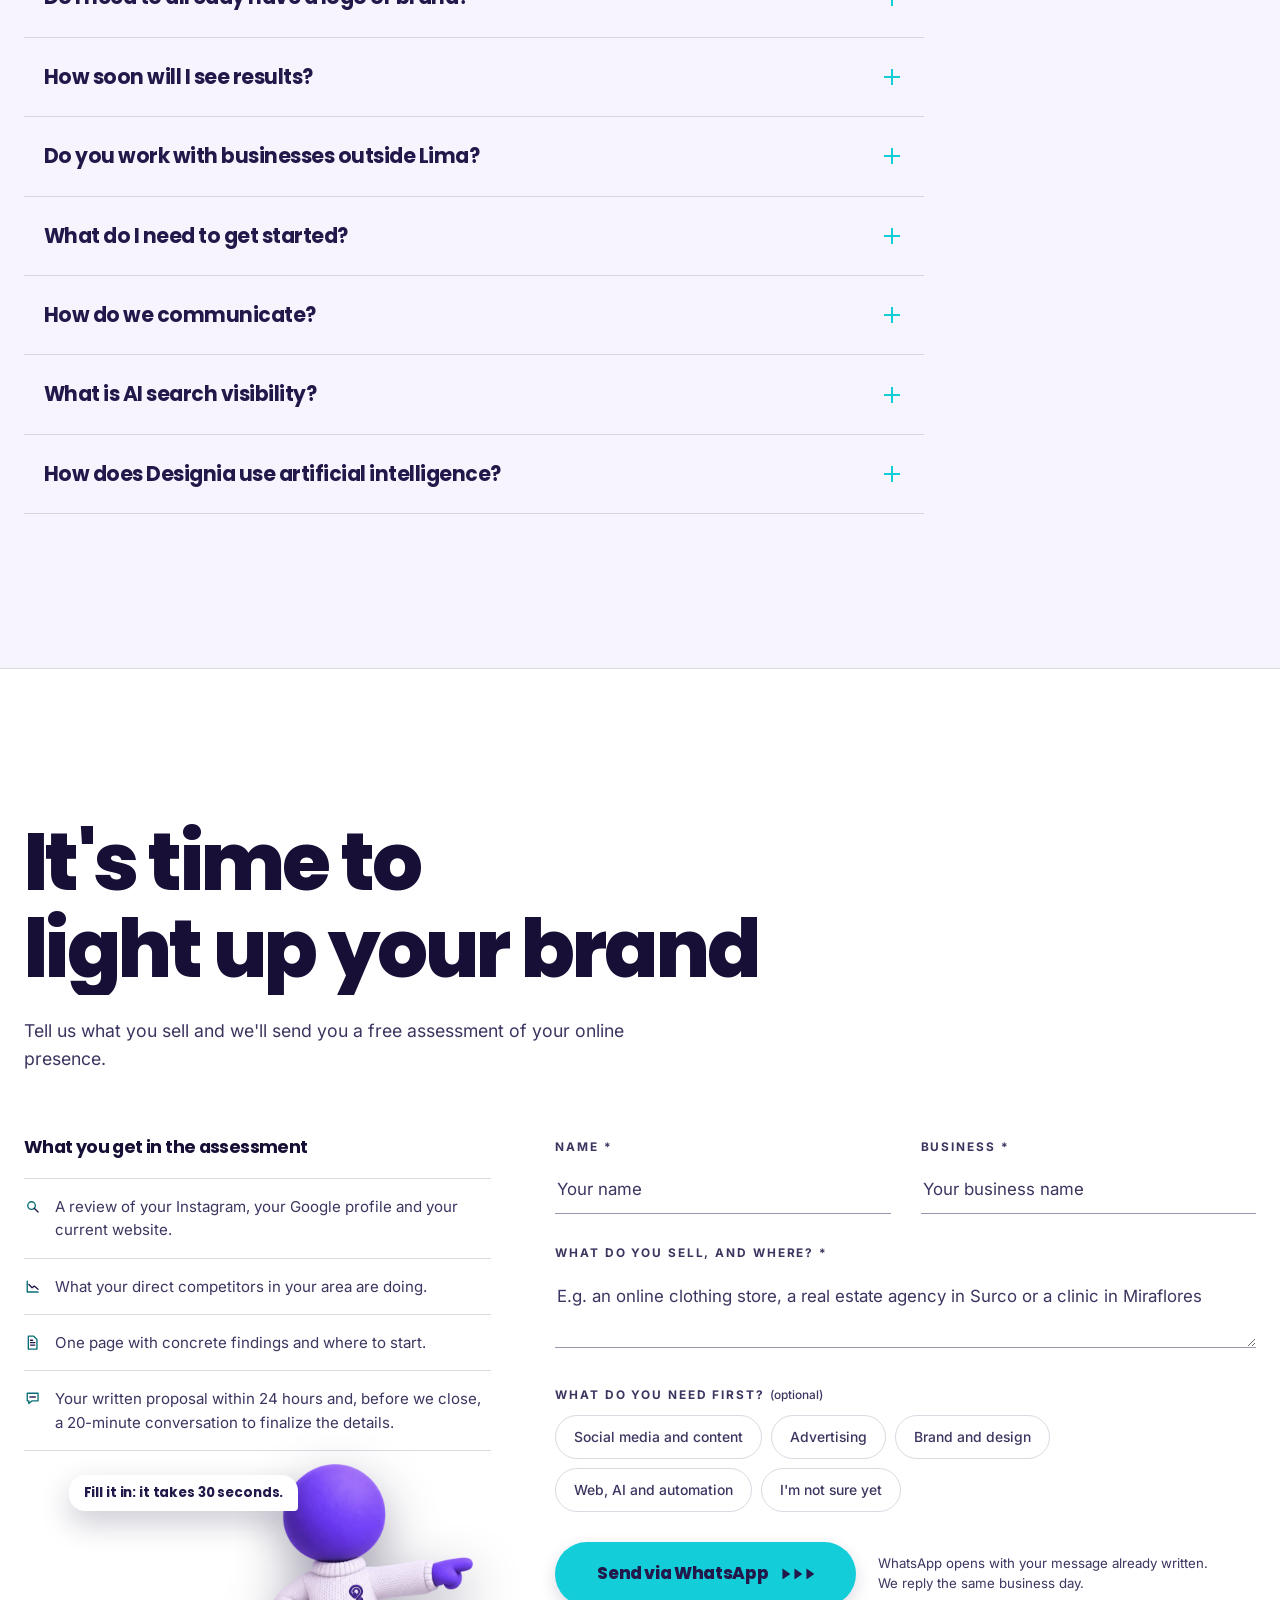
==== commit feb2edb5: "Prueba 6b: vuelven tarjetas, servicios y See you soon; tarjetas con movimiento Co-Authored-By: Claud" ====
--- a/index.html
+++ b/index.html
@@ -1437,32 +1437,35 @@
 html[data-tema="claro"] .cta-movil .btn-line:hover{background:var(--tinta);color:#fff}
 
 /* === 7 PUNTOS ANTIWEBSLOP (nov-2026) === */
-/* 3. fondos de un solo tono, sin degradé turquesa-violeta */
+/* fondos de un solo tono, sin degradé turquesa-violeta */
 .w1 .work-art{background:linear-gradient(150deg,#13CDD9,#0B9AA4)}
 .w2 .work-art{background:linear-gradient(150deg,#8b6af7,#6D4AE6)}
 .w3 .work-art{background:linear-gradient(150deg,#2E2160,#22184a)}
 .w4 .work-art{background:linear-gradient(150deg,#0FA9B3,#086F77)}
 .vav,.f-av{background:#5B3FD1}
-/* 4a. señales del problema: lista de frases grandes, no tarjetas */
-.postales{display:block;margin-top:56px;border-bottom:1px solid var(--hilo)}
-.postales>.card{display:grid;grid-template-columns:minmax(0,5fr) minmax(0,7fr);gap:clamp(16px,4vw,56px);align-items:baseline;
-  padding:30px 0;background:var(--lz-bg);border:0;border-top:1px solid var(--hilo);border-radius:0;box-shadow:none}
-.postales>.card:hover{transform:none;background:var(--lz-bg);box-shadow:none}
-.w-luz .postales>.card{background:var(--lz-bg)} /* tapa a Designio: se asoma desde detrás de la lista */
-.postales>.card h3{font-size:clamp(1.35rem,1rem + 1.2vw,1.9rem);line-height:1.15;margin:0}
-.postales>.card p{margin:0;max-width:560px}
-/* 4b. servicios: lista de dos columnas (nombre | qué incluye) */
-.serv-grid,.serv-grid--6{display:block}
-.serv-card{display:grid;grid-template-columns:minmax(0,4fr) minmax(0,8fr);gap:clamp(12px,3vw,40px);align-items:baseline;padding:18px 0}
-.serv-grid .serv-card:last-child{border-bottom:1px solid var(--hilo)}
-.serv-card h4{margin:0}
-.serv-card .serv-nuevo,.serv-card .serv-consulta{grid-column:1;justify-self:start}
+/* Designio se asoma DETRÁS de las tarjetas: en noche la tarjeta era translúcida y se veía a través */
+html:not([data-tema="claro"]) .dz-zona>.postales .card{background:#251D48}
+/* tarjetas del problema: hover sutil en escritorio */
+/* translate y scale van aparte de transform: la entrada escalonada (.8s) no se toca */
+.postales>.card{transition:opacity .8s var(--ease) var(--d,0s),transform .8s var(--ease) var(--d,0s),translate .22s cubic-bezier(.23,1,.32,1),scale .25s cubic-bezier(.23,1,.32,1),border-color .22s ease}
+.postales>.card h3{transition:color .22s ease}
+.postales>.card:hover{transform:none} /* el ascenso lo da translate, sin sumar el de .card */
+@media(hover:hover) and (pointer:fine){
+  .postales>.card.is-in:hover{translate:0 -4px;border-color:var(--turq-tx)}
+  .postales>.card:hover h3{color:var(--turq-tx)}
+}
+/* móvil: la tarjeta en foco queda nítida; las de los lados, un poco más chicas y tenues */
 @media(max-width:760px){
-  .postales{display:block}
-  .postales>.card{grid-template-columns:1fr;gap:10px;padding:24px 0}
-  .postales-pista{display:none!important}
-  .serv-card{grid-template-columns:1fr;gap:6px}
+  .postales.con-foco>.card.is-in{scale:.94}
+  .postales.con-foco>.card.is-in.en-foco{scale:1;border-color:var(--turq-tx)}
+  .postales-pista span{display:inline-block;animation:pista 1.6s cubic-bezier(.77,0,.175,1) infinite}
 }
+@keyframes pista{50%{transform:translateX(5px)}}
+@media(prefers-reduced-motion:reduce){
+  .postales.con-foco>.card.is-in,.postales>.card.is-in:hover{scale:1;translate:none}
+  .postales-pista span{animation:none}
+}
+html.pausa .postales-pista span{animation:none}
 </style>
 </head>
 <body>
@@ -2311,7 +2314,7 @@
         </form>
       </div>
 
-      
+      <div class="gigante-wrap" aria-hidden="true"><p class="gigante" id="gigante">See you soon · See you soon ·</p></div>
       <p class="datos-contacto">
         <span>Lima, Peru</span>
         <span>Mon–Fri · 9:00 to 18:00 Lima time · In writing only</span>
@@ -3402,5 +3405,18 @@
   listas.forEach(function(l){ io.observe(l); });
 })();
 </script>
+<script>
+/* Tarjetas del problema en móvil: marca la que está en foco dentro del carrusel */
+(function(){
+  var c = document.querySelector('.postales'); if(!c || !('IntersectionObserver' in window)) return;
+  var io = new IntersectionObserver(function(es){
+    es.forEach(function(x){ x.target.classList.toggle('en-foco', x.intersectionRatio > .6); });
+  }, {root: c, threshold: [0, .6, 1]});
+  var mq = matchMedia('(max-width:760px)');
+  function activa(){ c.classList.toggle('con-foco', mq.matches); }
+  mq.addEventListener('change', activa); activa();
+  Array.prototype.forEach.call(c.children, function(card){ io.observe(card); });
+})();
+</script>
 </body>
 </html>
